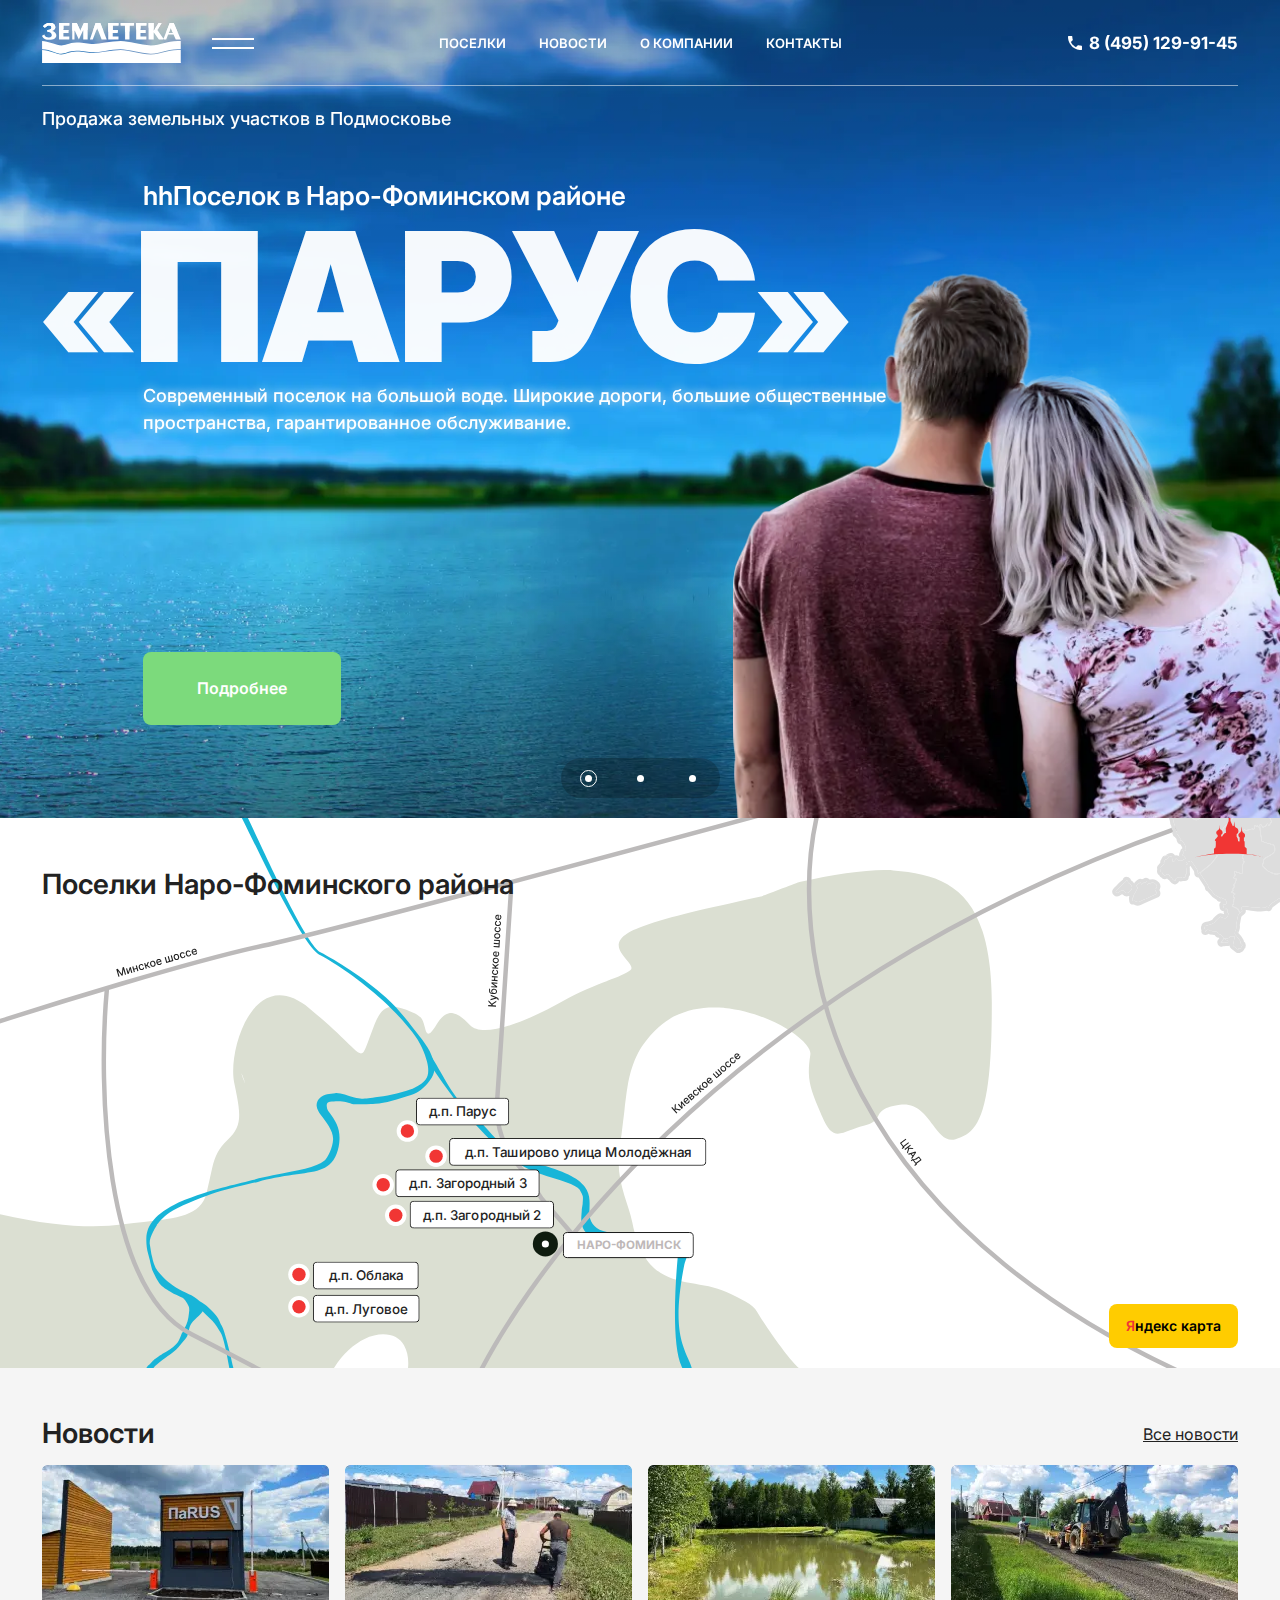
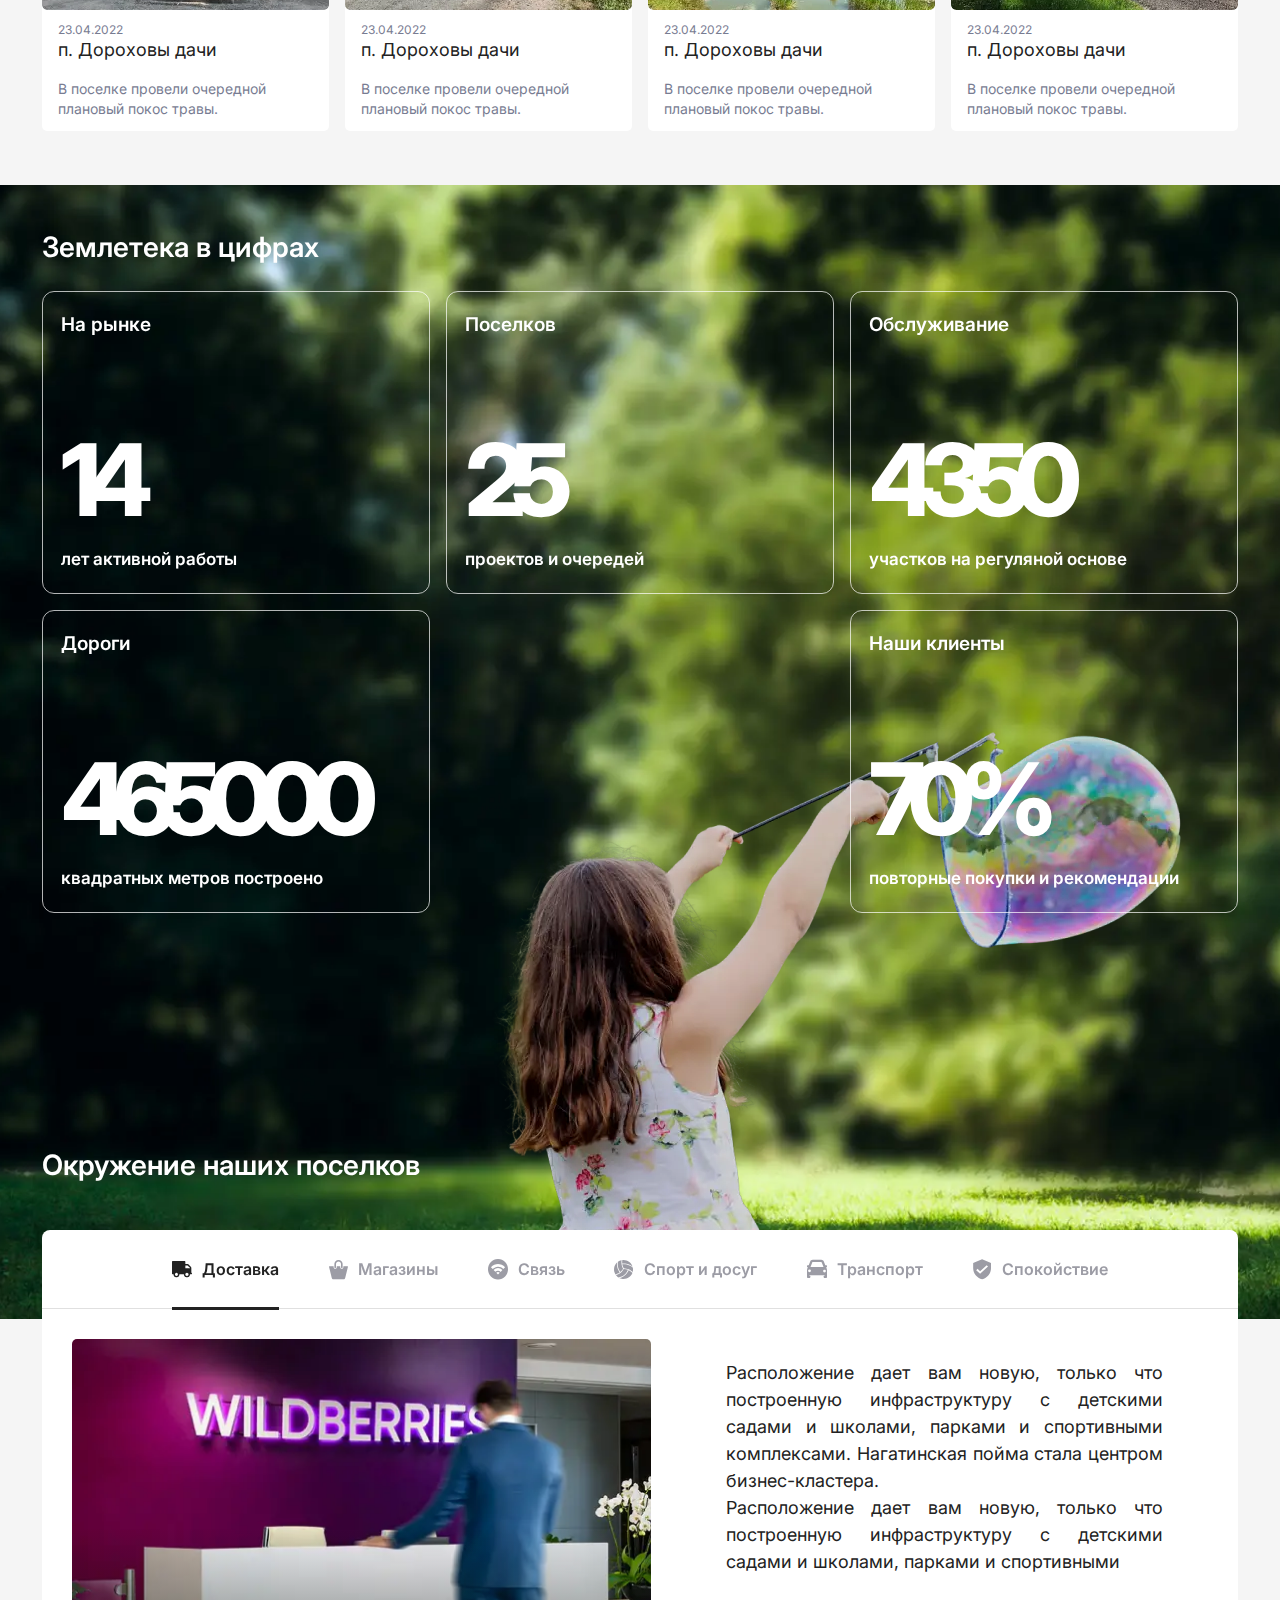
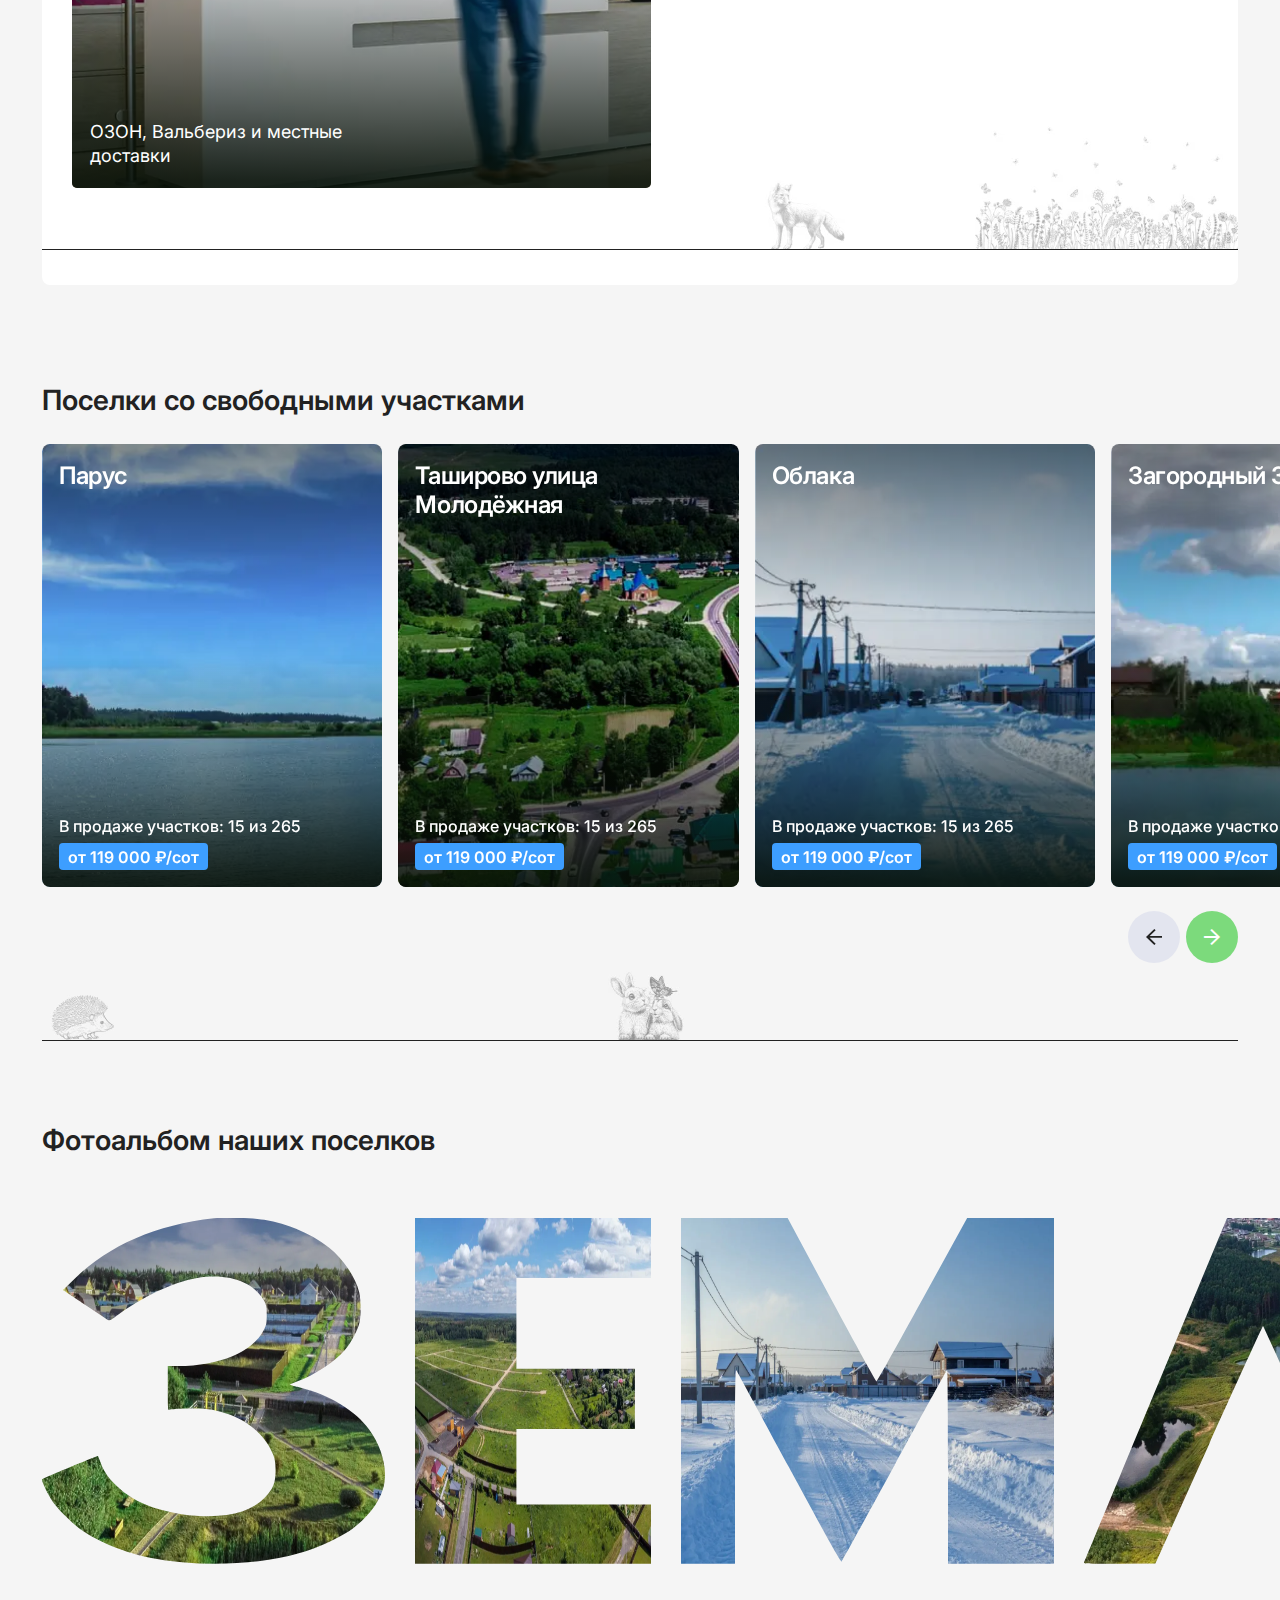
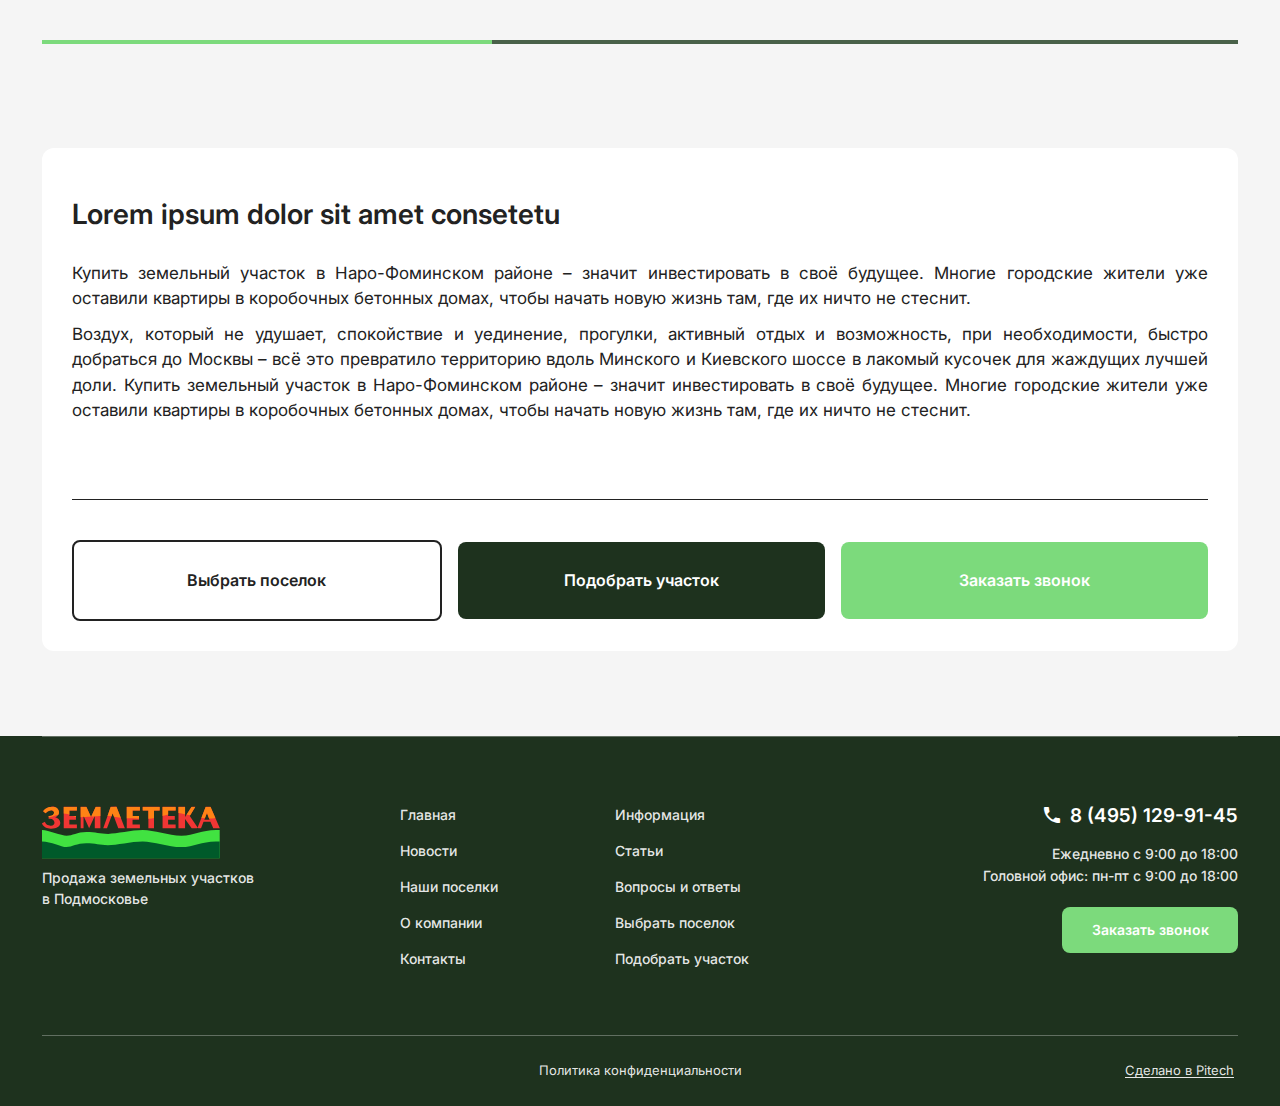
==== index.html @ 7ed56cfd "Add files via upload" ====
<!DOCTYPE html>
<html lang="ru">

<head>
	<title>Главная</title>
	<meta charset="UTF-8">
	<meta name="format-detection" content="telephone=no">
	<link href="https://fonts.googleapis.com/css?family=Inter:regular,500,600,700,800,900&display=swap&_v=20221108230259" rel="stylesheet" />
	<!-- <style>body{opacity: 0;}</style> -->
	<link rel="stylesheet" href="css/style.min.css?_v=20221108230259">
	<!-- <link rel="shortcut icon" href="favicon.ico"> -->
	<!-- <meta name="robots" content="noindex, nofollow"> -->
	<meta name="viewport" content="width=device-width, initial-scale=1.0">
</head>

<body>
	<div class="wrapper">
		<header class="header-main header ">
			<div class="header-main__container">
				<button type="button" class="icon-menu"><span></span></button>
				<div class="header-main__left">
					<a href="" class="header-main__logo">

					</a>
					<button type="button" class="header-main__burger header__burger"><span></span></button>
				</div>
				<div class="header-main__label-scroll">Продажа земельных <br> участков в Подмосковье</div>

				<div class="header-main__menu-top menu-top">

					<div class="menu-top__wrapper">
						<div class="menu-top__body">
							<button type="button" class="menu-top__close _icon-close">Закрыть</button>
							<div class="menu-top__nav">
								<div class="menu-top__column">
									<div class="menu-top__items">
										<div class="menu-top__border"><a href="#" class="menu-top__item menu-top__item_link title-menu _icon-arrow"><span>Главная</span></a>
										</div>
										<div class="menu-top__border"><a href="#" class="menu-top__item menu-top__item_link title-menu _icon-arrow"><span>Новости</span></a>
										</div>
										<div class="menu-top__border"><a href="#" class="menu-top__item menu-top__item_link title-menu _icon-arrow"><span>О
													компании</span></a></div>
									</div>
								</div>
								<div class="menu-top__column">
									<div class="menu-top__border">
										<div class="menu-top__item">
											<div class="menu-top__title title-menu">Поселки</div>
											<ul class="menu-top__list">

												<li class="menu-top__elem"><a href="#" class="menu-top__link">д.п. Парус</a></li>
												<li class="menu-top__elem"><a href="#" class="menu-top__link">д.п. Облака</a></li>
												<li class="menu-top__elem"><a href="#" class="menu-top__link">д.п. Луговое</a></li>
												<li class="menu-top__elem"><a href="#" class="menu-top__link">к.п. Загородный 2</a></li>
												<li class="menu-top__elem"><a href="#" class="menu-top__link">д.п. Загородный 3</a></li>
												<li class="menu-top__elem"><a href="#" class="menu-top__link">д.п. Таширово улица
														Молодёжная</a></li>
												<li class="menu-top__elem"><a href="#" class="menu-top__link">д.п. Бархатово</a></li>
											</ul>
											<div class="menu-top__actions">
												<a href="#" class="menu-top__button button button_menu">Подобрать участок</a>
												<a href="#" class="menu-top__arrow _icon-arrow"></a>
											</div>
										</div>
									</div>
								</div>
								<div class="menu-top__column">
									<div class="menu-top__border menu-top__border_contacts">
										<div class="menu-top__item">
											<div class="menu-top__title title-menu">Контакты</div>
											<ul class="menu-top__list">
												<li class="menu-top__elem"><a href="#" class="menu-top__link">Продажа участков</a></li>
												<li class="menu-top__elem"><a href="#" class="menu-top__link">Показ участков</a></li>
												<li class="menu-top__elem"><a href="#" class="menu-top__link">Служба эксплуатации</a></li>
												<li class="menu-top__elem"><a href="#" class="menu-top__link">Основной офис</a></li>
											</ul>
											<div class="menu-top__actions menu-top__actions_arrow">
												<a href="#" class="menu-top__arrow _icon-arrow"></a>
											</div>
										</div>
									</div>
									<div class="menu-top__border">
										<div class="menu-top__item">
											<div class="menu-top__title title-menu">О компании</div>
											<ul class="menu-top__list">
												<li class="menu-top__elem"><a href="#" class="menu-top__link">Продажа участков</a></li>
												<li class="menu-top__elem"><a href="#" class="menu-top__link">Показ участков</a></li>
												<li class="menu-top__elem"><a href="#" class="menu-top__link">Служба эксплуатации</a></li>
												<li class="menu-top__elem"><a href="#" class="menu-top__link">Основной офис</a></li>
											</ul>
											<div class="menu-top__actions menu-top__actions_arrow">
												<a href="#" class="menu-top__arrow _icon-arrow"></a>
											</div>
										</div>
									</div>
								</div>
							</div>
						</div>
					</div>
				</div>

				<nav class="menu__body">
					<ul class="menu__list">
						<li class="menu__item"><a href="" class="menu__link menu__link_burger _icon-arrow">Главная</a></li>
						<li class="menu__item"><a href="" class="menu__link _icon-arrow">Поселки</a></li>
						<li class="menu__item"><a href="" class="menu__link _icon-arrow">Новости</a></li>
						<li class="menu__item"><a href="" class="menu__link _icon-arrow">О компании</a></li>
						<li class="menu__item"><a href="" class="menu__link _icon-arrow">Контакты</a></li>
						<li class="menu__item"><a href="" class="menu__link menu__link_burger _icon-arrow">Информация</a></li>
					</ul>
					<div class="menu__burger">
						<a href="tel:84951299145" class="header-main__phone header-main__phone_burger _icon-phone"><span>8 (495)
								129-91-45</span></a>
						<div class="header-main__phone-label">Ежедневно с 9:00 до 18:00</div>

					</div>
					<div class="menu__line"></div>
					<a href="#" class="menu__button button">Подобрать участок</a>
				</nav>

				<div class="header-main__actions">
					<a href="tel:84951299145" class="header-main__phone header-main__phone_top _icon-phone"><span>8 (495) 129-91-45</span></a>

				</div>
			</div>
		</header>
		<main class="page">
			<section class="page__main main-block">
				<div class="main-block__container">
					<div class="main-block__body">
						<div class="main-block__label">Продажа земельных участков в Подмосковье</div>
						<div class="main-block__content">
							<div class="main-block__content-body">
								<div class="main-content__slider swiper">
									<div class="main-content__wrapper swiper-wrapper">
										<div class="main-content__slide swiper-slide">
											<h5 class="main-block__subtitle">
												hhПоселок в Наро-Фоминском районе
											</h5>
											<h1 class="main-block__title">
												<span>«</span><span>Парус</span>»
											</h1>
											<div class="main-block__text">
												Современный поселок на большой воде. Широкие дороги, большие общественные
												пространства,
												гарантированное обслуживание.
											</div>
										</div>
										<div class="main-content__slide swiper-slide">
											<h5 class="main-block__subtitle">
												Поселок в Наро-Фоминском районе
											</h5>
											<h1 class="main-block__title">
												<span>«</span><span>Облака</span>»
											</h1>
											<div class="main-block__text">
												Современный поселок на большой воде. Широкие дороги, большие общественные
												пространства,
												гарантированное обслуживание.
											</div>
										</div>
										<div class="main-content__slide swiper-slide">
											<h5 class="main-block__subtitle">
												Поселок в Наро-Фоминском районе
											</h5>
											<h1 class="main-block__title">
												<span>«</span><span>Шапкино парк</span>»
											</h1>
											<div class="main-block__text">
												Современный поселок на большой воде. Широкие дороги, большие общественные
												пространства,
												гарантированное обслуживание.
											</div>
										</div>
									</div>
								</div>

							</div>
							<a href="" class="main-block__more button">Подробнее</a>
							<div class="main-block__content-image">
								<picture><source srcset="img/main/main.webp" type="image/webp"><img src="img/main/main.png" alt=""></picture>
							</div>
						</div>
					</div>
				</div>
				<div class="slider-main__control">
					<div class="slider-main__dotts"></div>
				</div>
				<div class="main-block__slider slider-main">
					<div class="main-block__slider slider-main">
						<div class="slider-main__slider swiper">
							<div class="slider-main__wrapper swiper-wrapper">
								<div class="slider-main__slide swiper-slide">
									<div class="slider-main__image">
										<picture><source srcset="img/main/slider/01.webp" type="image/webp"><img src="img/main/slider/01.jpg" alt=""></picture>
									</div>
								</div>
								<div class="slider-main__slide swiper-slide">
									<div class="slider-main__image">
										<picture><source srcset="img/main/slider/02.webp" type="image/webp"><img src="img/main/slider/02.jpg" alt=""></picture>
									</div>
								</div>
								<div class="slider-main__slide swiper-slide">
									<div class="slider-main__image">
										<picture><source srcset="img/main/slider/03.webp" type="image/webp"><img src="img/main/slider/03.jpg" alt=""></picture>
									</div>
								</div>
							</div>
						</div>
					</div>
				</div>
			</section>
			<!-- <section class="page__main main-block">
				<div class="main-block__container">
					<div class="main-block__body">
						<div class="main-block__label">Продажа земельных участков в Подмосковье</div>
						<div class="main-block__content-image">
							<picture><source srcset="img/main/main.webp" type="image/webp"><img src="img/main/main.png" alt=""></picture>
						</div>
					</div>
				</div>

				<div class="main-block__slider slider-main">
					<div class="slider-main__slider swiper">
						<div class="slider-main__wrapper swiper-wrapper">
							<div class="slider-main__slide swiper-slide">
								<div class="slider-main__image">
									<picture><source srcset="img/main/slider/01.webp" type="image/webp"><img src="img/main/slider/01.jpg" alt=""></picture>
								</div>
								<div class="slider-main__body">
									<div class="slider-main__content content-slider">
										<h5 class="content-slider__subtitle">
											Поселок в Наро-Фоминском районе
										</h5>
										<h1 class="content-slider__title">
											<span>«</span><span>Парус</span>»
										</h1>
										<div class="content-slider__text">
											Современный поселок на большой воде. Широкие дороги, большие общественные
											пространства,
											гарантированное обслуживание.
										</div>
									</div>

								</div>
							</div>
							<div class="slider-main__slide swiper-slide">
								<div class="slider-main__image">
									<picture><source srcset="img/main/slider/02.webp" type="image/webp"><img src="img/main/slider/02.jpg" alt=""></picture>
								</div>
								<div class="slider-main__body">
									<div class="slider-main__content content-slider">
										<h5 class="content-slider__subtitle">
											Поселок в Наро-Фоминском районе
										</h5>
										<h1 class="content-slider__title">
											<span>«</span><span>Парус</span>»
										</h1>
										<div class="content-slider__text">
											Современный поселок на большой воде. Широкие дороги, большие общественные
											пространства,
											гарантированное обслуживание.
										</div>
									</div>

								</div>
							</div>
							<div class="slider-main__slide swiper-slide">
								<div class="slider-main__image">
									<picture><source srcset="img/main/slider/03.webp" type="image/webp"><img src="img/main/slider/03.jpg" alt=""></picture>
								</div>
								<div class="slider-main__body">
									<div class="slider-main__content content-slider">
										<h5 class="content-slider__subtitle">
											Поселок в Наро-Фоминском районе
										</h5>
										<h1 class="content-slider__title">
											<span>«</span><span>Парус</span>»
										</h1>
										<div class="content-slider__text">
											Современный поселок на большой воде. Широкие дороги, большие общественные
											пространства,
											гарантированное обслуживание.
										</div>
									</div>

								</div>
							</div>

						</div>
					</div>
					<div class="slider-main__control">
						<div class="slider-main__dotts"></div>
					</div>
					<div class="main-block__slider-more slider-more">
						<div class="slider-more__slider swiper">
							<div class="slider-more__wrapper swiper-wrapper">
								<div class="slider-more__slide swiper-slide">
									<a href="" class="slider-more__more button">Подробнее</a>
								</div>
								<div class="slider-more__slide swiper-slide">
									<a href="" class="slider-more__more button">Подробнее</a>
								</div>
								<div class="slider-more__slide swiper-slide">
									<a href="" class="slider-more__more button">Подробнее</a>
								</div>
							</div>
						</div>
					</div>
				</div>
				
			</section> -->
			<section class="page__map map">
				<div class="map__box">
					<svg width="1400" height="1116" viewBox="0 0 1400 1116" fill="none" xmlns="http://www.w3.org/2000/svg">
						<path fill-rule="evenodd" clip-rule="evenodd" d="M-45.45 587.173C-62.3651 582.551 -80.4698 577.053 -99.8603 570.566C-108.886 567.546 -118.191 564.311 -127.784 560.851C-129.143 560.361 -130.508 559.865 -131.879 559.366C-167.269 546.472 -196.149 549.722 -218.942 561.073L-218.943 561.074C-230.475 566.818 -240.449 574.635 -248.919 583.484L-248.92 583.485C-270.869 606.418 -282.724 636.282 -285.437 654.953C-287.15 666.744 -285.217 674.07 -279.879 672.366C-268.711 668.802 -256.048 672.59 -245.687 677.965C-244.887 678.38 -244.101 678.804 -243.33 679.235C-238.443 681.969 -234.178 684.976 -230.979 687.581C-229.558 688.739 -228.304 690.119 -227.604 691.813C-225.09 697.899 -226.094 706.694 -244.682 707.33C-245.448 707.356 -246.217 707.318 -246.981 707.233C-247.673 707.157 -248.361 707.042 -249.04 706.902C-259.93 704.654 -261.093 706.006 -264.693 710.188C-265.351 710.953 -266.091 711.813 -266.987 712.763C-268.14 713.985 -269.551 715.356 -271.379 716.866C-276.782 721.33 -277.549 726.345 -278.608 733.26C-279.372 738.255 -280.288 744.241 -283.212 751.726L-283.212 751.727C-284.856 755.936 -287.135 760.619 -290.379 765.866C-291.937 768.387 -293.508 770.605 -295.088 772.555C-299.75 778.307 -304.488 781.717 -309.203 783.646L-309.204 783.646C-317.47 787.026 -325.665 785.854 -333.258 784.769C-334.634 784.572 -335.99 784.378 -337.324 784.214C-338.528 784.067 -339.714 783.944 -340.879 783.866C-353.427 783.03 -366.326 777.644 -383.38 770.344C-383.918 770.114 -384.46 769.881 -385.007 769.647C-387.844 768.432 -390.796 767.168 -393.879 765.866C-396.364 764.817 -398.702 764.012 -400.939 763.421C-409.471 761.167 -416.531 762.03 -424.621 764.367C-428.196 765.399 -431.973 766.719 -436.166 768.185C-442.527 770.408 -449.846 772.967 -458.88 775.366C-461.288 776.006 -463.387 776.756 -465.214 777.602C-479.165 784.063 -477.217 796.119 -475.407 807.317C-474.305 814.138 -473.254 820.64 -475.88 825.366C-482.174 836.697 -473.324 897.336 -464.109 932.201C-462.345 938.877 -460.567 944.608 -458.88 948.866C-450.884 969.047 -432.159 968.93 -407.785 967.727C-406.756 967.676 -405.717 967.623 -404.669 967.57C-397.938 967.228 -390.808 966.866 -383.38 966.866C-380.341 966.866 -377.716 967.051 -375.45 967.396C-374.59 967.527 -373.781 967.681 -373.022 967.857C-372.618 967.95 -372.229 968.05 -371.852 968.155C-360.261 971.4 -361.385 980.241 -362.44 988.539C-362.616 989.923 -362.79 991.292 -362.902 992.617C-362.906 992.657 -362.909 992.697 -362.913 992.737L-362.913 992.739C-363.226 996.541 -363.018 999.976 -360.88 1002.37C-354.022 1010.03 -342.934 1007.93 -326.04 1004.73C-321.993 1003.97 -317.614 1003.14 -312.88 1002.37C-298.171 999.965 -290.851 1002.79 -280.642 1006.73C-273.846 1009.35 -265.769 1012.47 -253.38 1014.87C-225.767 1020.21 -224.336 1025.55 -219.407 1043.97C-218.802 1046.23 -218.144 1048.69 -217.38 1051.37C-213.047 1066.53 -196.866 1082.67 -184.205 1092.98C-178.356 1097.75 -170.218 1098.06 -163.613 1094.42C-153.566 1088.87 -139.386 1081.06 -125.38 1073.37C-109.042 1064.4 -99.2722 1066.51 -85.682 1069.45C-78.0602 1071.1 -69.2369 1073.01 -57.3795 1073.37C-31.3707 1074.15 -31.1407 1075.25 -28.5387 1087.68C-27.8392 1091.02 -26.9684 1095.18 -25.3795 1100.37C-18.7359 1122.07 -5.42242 1115.13 4.82956 1109.79C6.151 1109.1 7.42157 1108.44 8.62045 1107.87C14.6747 1104.98 22.89 1094.79 28.7614 1083.79C33.0728 1075.72 36.1205 1067.22 36.1205 1060.87C36.1205 1054.41 42.8882 1041.64 50.7551 1026.81C55.9092 1017.09 61.535 1006.48 66.0384 996.169C66.2216 995.75 66.4028 995.331 66.5822 994.913C70.8929 984.86 74.0688 975.14 74.6205 966.866C75.3234 956.323 83.1278 945.471 93.064 934.68C97.4675 929.897 102.29 925.127 107.098 920.4C107.469 920.035 107.839 919.671 108.21 919.307C123.039 904.736 137.418 890.608 138.62 877.866C139.283 870.846 140.928 864.458 143.164 858.701C149.371 842.726 160.137 831.615 167.12 825.366C176.62 816.866 183.12 817.866 188.62 825.366C191.558 829.372 201.914 829.099 212.906 826.831C222.493 824.854 232.564 821.36 238.62 817.866C239.445 817.391 240.233 816.979 240.99 816.628C248.988 812.912 253.455 815.874 259.813 820.09C262.338 821.764 265.16 823.636 268.62 825.366C270.521 826.316 273.137 826.925 276.303 827.118C287.586 827.805 305.845 823.214 323.505 810.018C330.011 805.156 336.436 799.127 342.401 791.763C346.771 786.368 350.893 780.258 354.62 773.366C365.48 753.287 379.278 740.68 392.574 734.273C411.724 725.044 429.833 728.677 436.62 741.366C445.334 757.656 440.844 774.233 433.154 802.622C432.432 805.289 431.681 808.061 430.91 810.946C430.628 812.003 430.343 813.075 430.056 814.163C428.457 820.216 426.789 826.757 425.12 833.866C417.576 866.01 420.361 868.461 426.133 873.542C429.16 876.207 433.008 879.594 436.62 888.366C444.471 907.431 451.762 901.622 460.375 894.759C463.282 892.443 466.34 890.006 469.62 888.366C475.238 885.558 477.214 883.963 478.736 882.734C480.737 881.119 481.954 880.138 489.62 877.866C499.367 874.978 505.205 880.691 515.6 890.865C517.448 892.674 519.44 894.623 521.624 896.691C522.382 897.408 523.163 898.14 523.97 898.886C525.872 900.643 527.913 902.474 530.12 904.366C544.099 916.348 551.875 913.708 563.623 909.717C567.887 908.269 572.674 906.643 578.471 905.474C580.697 905.026 583.07 904.644 585.62 904.366C589.208 903.975 592.694 903.524 596.091 903.084C618.731 900.155 637.426 897.737 656.12 916.866C656.555 917.31 656.984 917.749 657.41 918.184C675.7 936.87 685.496 946.877 678.596 997.078C677.715 1003.49 676.562 1010.55 675.12 1018.37C662.12 1088.87 695.12 1055.37 716.62 1031.87C718.047 1030.31 719.837 1028.69 721.955 1027C731.061 1019.76 746.233 1011.27 764.7 1000.94C790.184 986.69 821.941 968.929 852.682 946.075C864.214 937.502 875.603 928.211 886.465 918.12C894.343 910.801 901.944 903.06 909.12 894.866C959.778 837.026 914.169 803.78 874 763.5C861.041 750.506 834.767 711.671 830.62 703.866C826.25 695.64 813.157 689.562 796.42 681.792C758.3 664.094 707.408 685.112 691.5 604.5C687.365 583.549 674.026 559.562 676.5 530.5C676.585 529.498 682.526 480.379 682.62 479.366C682.738 478.106 682.863 476.858 682.995 475.623C683.571 470.255 685.154 457.906 686 453C691.627 420.388 702.184 405.015 716.892 389.986C721.924 384.845 727.339 380.588 733.038 377.118C734.72 376.094 736.426 375.138 738.154 374.249C755.319 365.413 774.664 363.077 793.659 364.759C793.81 364.773 793.962 364.787 794.114 364.801C819.97 367.179 845.137 376.971 863.224 387.913C870.805 392.499 877.141 397.287 881.764 401.816C882.381 402.421 882.967 403.02 883.521 403.614C884.238 404.381 884.902 405.139 885.51 405.885C888.911 410.054 890.588 413.852 890.12 416.866C888.847 425.076 888.294 431.683 888.451 437.639C888.827 451.858 893.247 462.374 901.558 482.145C902.064 483.35 902.585 484.59 903.12 485.866C913.095 509.651 920.126 506.945 934.376 501.462C938.698 499.798 943.685 497.879 949.62 496.366C961.205 493.413 963.605 489.222 965.963 485.105C968.796 480.16 971.567 475.322 990.12 472.866C1008.29 470.461 1018.04 483.478 1026.76 495.129C1034.36 505.279 1041.18 514.393 1052.12 511.366C1068.73 506.771 1082.1 497.428 1088.51 447.65C1089.97 436.273 1091.07 422.785 1091.76 406.758C1091.93 402.995 1092.07 399.092 1092.18 395.043C1092.19 394.806 1092.2 394.568 1092.2 394.329C1092.21 394.142 1092.21 393.955 1092.22 393.768C1092.48 384.139 1092.62 373.696 1092.62 362.366C1092.62 361.174 1092.62 359.991 1092.61 358.818C1092.46 338.619 1091.09 321.215 1088.62 306.209C1086.98 296.252 1084.86 287.351 1082.29 279.391C1065.12 226.104 1028.02 214.97 982.62 211.366C980.672 211.212 978.63 211.107 976.5 211.051C952.123 210.403 916.301 216.029 877.982 224.375C876.518 224.694 836.471 240.173 835 240.5C769.619 255.019 736.601 261.838 702.62 273.866C664.728 287.28 676.312 300.918 684.885 311.01C689.095 315.966 692.578 320.067 689.12 322.866C684.332 326.742 675.282 330.202 663.722 334.622C663.611 334.664 663.5 334.707 663.388 334.749L663.387 334.75C649.652 340.001 632.427 346.614 614.62 356.866C581.62 375.866 526.12 400.866 510.12 383.866C504.506 377.901 499.568 373.844 495.049 371.89C493.78 371.341 492.544 370.959 491.335 370.746C489.798 370.476 488.304 370.48 486.843 370.769C484.739 371.185 482.702 372.19 480.696 373.81C479.314 374.927 477.947 376.336 476.583 378.046C475.262 379.701 473.945 381.639 472.62 383.866C463.232 399.656 461.492 392.863 459.941 386.804C459.674 385.764 459.413 384.745 459.12 383.866C458.916 383.252 458.742 382.648 458.571 382.051C457.068 376.816 455.714 372.098 434.62 365.366C412.814 358.407 408.229 370.821 399.292 395.019C398.598 396.898 397.877 398.848 397.12 400.866C396.553 402.379 396.035 403.776 395.554 405.055C393.16 411.415 391.659 414.892 389.395 415.493C387.36 416.034 384.708 414.254 380.238 410.16C374.701 405.089 366.372 396.468 352.967 384.309C346.824 378.737 339.615 372.422 331.12 365.366C309.944 347.776 292.559 347.685 279.145 356.626C253.285 373.861 242.182 424.662 247.12 448.366C248.238 453.73 249.233 458.561 250.062 462.951C254.795 488.031 254.088 498.75 239.62 512.366C229.274 522.104 225.595 531.101 222.609 543.303C222.184 545.04 221.773 546.841 221.359 548.719C220.991 550.391 220.619 552.123 220.233 553.924C219.095 559.239 217.828 565.151 216.12 571.866C209.828 596.617 183.472 599.546 146.209 603.686C139.06 604.481 131.509 605.32 123.62 606.366C86.7109 611.262 33.6309 608.782 -45.45 587.173ZM494.967 711.253C494.759 711.323 494.89 711.275 495.31 711.138C495.221 711.168 495.122 711.201 494.967 711.253ZM733.923 909.412C735.169 911.058 734.896 910.958 733.767 909.207C733.82 909.276 733.872 909.344 733.923 909.412ZM259.409 449.437C259.178 448.662 258.98 447.985 258.815 447.413C258.68 446.95 258.547 446.481 258.415 446.013C258.364 445.833 258.313 445.653 258.263 445.474C254.324 434.177 254.351 436.549 258.068 446.086C258.471 447.121 258.918 448.241 259.409 449.437ZM-268.251 772.858C-268.333 772.341 -268.303 772.478 -268.208 773.129C-268.223 773.033 -268.236 772.949 -268.251 772.858ZM-369.689 799.252C-370.05 799.315 -370.214 799.342 -370.206 799.339C-370.198 799.336 -370.018 799.305 -369.689 799.252ZM-148.295 1031.63L-172.544 1038.56ZM-148.295 1031.63L-172.544 1038.56Z" fill="#DBDFD2" />
						<path fill-rule="evenodd" clip-rule="evenodd" d="M517.732 496.375C494.705 471.224 475.498 442.724 462.721 423.661C461.791 422.273 462.103 420.408 463.428 419.391C464.879 418.275 466.965 418.608 467.939 420.157C479.996 439.321 495.594 474.126 521.753 492.2C522.414 492.657 523.026 493.177 523.568 493.77C535.202 506.49 549.767 522.655 561.312 531.976C573.213 541.583 585.897 538.581 595.474 541.537C622.192 549.783 635.223 557.713 640.616 567.986C643.357 573.208 643.777 578.401 643.766 583.011C643.762 584.835 643.704 586.451 643.648 587.992C643.551 590.704 643.462 593.183 643.688 596.148C644.164 602.39 647.644 610.052 658.795 613.863C670.038 617.706 687.533 616.998 709.161 616.119C720.327 615.665 728.635 616.04 734.846 617.078C741.005 618.107 745.668 619.877 748.982 622.679C752.528 625.676 753.814 629.236 754.367 632.184C754.58 633.319 754.7 634.471 754.786 635.293C754.8 635.431 754.814 635.561 754.827 635.679C754.931 636.64 754.34 637.623 753.409 637.889L746.644 639.819C744.565 640.411 743.232 640.037 743 637.889C742.979 637.698 743.518 635.46 743.5 635.293C743.16 637 743.347 636.125 743.5 634.5L744 634C743.789 632.877 745.337 631.631 745.5 630.5C745.893 627.769 738.841 623.499 734.913 622.842C729.91 622.007 723.59 620.418 712.856 620.855C690.686 621.756 668.935 628.201 655.472 623.599C641.915 618.966 635.549 615.507 634.525 602.079C634.249 598.455 634.923 593.764 635.027 590.642C635.072 589.298 635.997 584.53 636 583.5C636.006 581.055 636.734 576.421 636 574.5C635.229 572.482 635.027 572 634.038 570.207C632.051 563.262 618.981 559.579 595.6 552.363C583.762 548.709 567.301 542.054 554.908 532.05C542.432 521.978 529.754 509.506 517.732 496.375Z" fill="#18B5D8" />
						<path fill-rule="evenodd" clip-rule="evenodd" d="M762.651 799.802C761.956 786.855 760.085 771.76 755.879 761.343C755.848 761.268 755.818 761.193 755.787 761.118C755.054 759.328 754.281 757.547 753.492 755.73C745.765 737.935 736.562 716.742 749.437 651.326C750.044 648.242 751.494 645.786 752.202 642.5C752.362 641.756 753.834 639.755 754 639C754.101 638.541 754.397 636.964 754.5 636.5C755.452 632.208 749.896 634.356 746 635.83C743.637 636.724 743.775 633.312 743.049 635.83C742.806 636.674 742.643 637.559 742.553 638.451C742.205 641.888 741.859 645.611 741.526 649.553C738.369 686.967 736.457 744.184 746.567 765.417C746.769 765.84 746.975 766.249 747.186 766.643C752.839 777.195 755.897 789.114 757.397 800.14C758.274 806.584 758.618 812.722 758.637 818.104C758.638 818.385 758.638 818.665 758.638 818.942C758.637 819.029 758.643 819.113 758.655 819.195C758.915 821.039 762.045 821.757 762.756 819.97C762.832 819.78 762.875 819.585 762.883 819.378C762.888 819.239 762.893 819.098 762.898 818.956C763.063 814.217 763.058 807.377 762.651 799.802Z" fill="#18B5D8" />
						<path fill-rule="evenodd" clip-rule="evenodd" d="M243.275 115.35C243.424 115.449 243.53 115.541 243.63 115.689C256.271 134.306 322.074 290.542 343.35 302.623C360.589 311.648 391.2 330.165 416.494 353.212C429.176 364.767 437.056 374.928 446.684 387.154C456.229 399.274 465.746 410.273 468.733 421.825C471.79 433.652 470.923 438.383 465.204 445.999C459.723 453.297 453.078 459.143 444.5 462C429.988 466.834 415.582 471.2 404.598 471.838C402.694 471.949 400.986 472.048 399.523 472.154C394.257 472.535 387.686 472.439 381.273 472.346C380.376 472.346 375.618 470.873 373.502 470.261C372.838 470.07 372.164 469.923 371.485 469.795C369.461 469.415 364.752 468.667 360.5 469C357.706 469.219 354.019 469.553 352.252 470V470C349.18 470.776 350.364 477.502 352.197 480.087C352.246 480.156 352.288 480.213 352.323 480.257C360.807 491.06 365.058 499.718 364.659 511.285C364.27 522.568 360.407 533.731 353.159 539.844C341.284 549.857 322.049 548.361 292.5 554.5C286.001 556 280.5 557 273.5 559C251.264 564.086 221.732 569.791 183.5 588.5C171.245 594.497 166.089 600.784 161.999 605.5C158.082 610.018 164.626 602.5 161.999 605.5C159.499 609.5 151.5 622 153 629L154.684 639.588C156.106 645.015 156.44 648.454 159 654C162 660.5 173.189 671.395 182.105 676.924C186.554 679.683 191.547 682.036 196.636 684.316C197.527 684.714 198.428 685.114 199.332 685.516C203.429 687.333 207.996 692.091 211.5 694C215.57 696.217 221.171 701.963 225 706C228.667 709.865 229.856 712.642 232.055 717.517C232.35 718.171 232.712 718.758 233.07 719.38C239.971 731.388 252.486 798.851 257.655 816.317C257.962 817.354 259 817.139 259 816.057V816.057C259 815.473 258.527 815 257.943 815L253.927 815C252.116 815 250.506 814.034 250.021 812.289C245.893 797.446 238.245 735.449 231.722 726.716C229.514 723.759 226.747 717.847 222.717 713.843C218.798 709.951 213.114 705.187 209.746 700.81C207.844 698.338 205.775 696.344 204.689 695.752C201.682 694.114 197.999 707 196.999 700C195.999 695 191.005 688.914 189.998 688.463C184.853 686.158 181.173 684.881 175.947 681.641C165.701 675.287 163.88 675.008 155.946 657.962C155.652 657.331 155.424 656.657 155.259 655.981C154.626 653.392 153.885 650.925 153 646.5L151 639C149.587 633.608 148.876 627.989 149.082 621.581C149.304 614.689 151.61 607.853 157.445 601.124C163.108 594.593 171.943 588.331 184.947 581.968C226 565.5 245.898 563.173 267.499 557C274.498 555 283.965 552.974 290.249 551.668C318.985 545.698 338.493 543.017 348 535C351.443 532.097 357.177 520.651 357.5 511.285C357.813 502.205 349.771 491.745 343.428 483.668C341.269 480.919 339.496 477.802 339.163 474.41C338.779 470.506 340.388 467.239 343.002 464.997C345.302 463.026 348.223 461.951 350.853 461.286C353.592 460.593 356.681 460.187 359.835 459.94C366.129 459.447 373.5 463 380.143 464.5L383.5 465.5C392 467 394.305 465.839 399 465.5C400.715 465.376 402.549 464.622 404.598 464.5C415.736 463.835 430.766 460.241 443.5 456C450.975 453.51 457.745 448.833 461 444.5C464.016 440.484 464.539 433.44 462.277 424.689C459.943 415.663 455.148 403.615 446 392C436.935 380.489 425.351 367.753 413 356.5C388.228 333.929 359.337 314.37 343.35 306C322.225 298.192 263.267 164.197 238.629 119.801C237.785 118.281 241.829 114.386 243.275 115.35V115.35Z" fill="#18B5D8" />
						<path fill-rule="evenodd" clip-rule="evenodd" d="M207.829 694.429C211.392 695.416 214.63 698.372 212.997 701.689C210.078 707.617 200.943 713.292 198.346 718.64C196.169 723.124 196.156 729.256 193.949 732.365C191.976 735.146 189.408 738.124 185.27 742.924C185.019 743.215 184.763 743.512 184.5 743.817C179.434 749.696 171.168 754.244 165.5 759C164.065 760.204 162.79 761.216 161.536 762.253L159.5 764C158.39 764.917 158.453 765.261 157.572 766C156.584 766.828 149.066 775.986 148.5 776.5C148.341 776.645 144.278 783.607 139.908 790.72C139.257 791.78 123.077 818.84 123.457 817.655V817.655C123.657 817.033 123.325 816 122.671 816L120.282 816C118.089 816 116.743 813.485 117.988 811.679C126.539 799.273 150.479 764.473 151 764V764C154.056 761.225 152.91 762.27 155.776 759.3C155.973 759.096 156.18 758.869 156.397 758.619C156.463 758.544 156.453 758.562 156.514 758.483V758.483C157.614 757.068 164.545 752.315 166.154 751.523C166.418 751.393 166.653 751.259 166.847 751.119C166.952 751.043 167.057 750.969 167.171 750.907C172.617 747.938 178.212 744.975 182.5 740C187.073 734.694 187.384 729.778 189 727.5C190.543 725.326 191.619 722.515 193.783 718.058C195.889 713.719 196.495 706.787 197.128 700.993C197.714 695.618 202.619 692.986 207.829 694.429V694.429Z" fill="#18B5D8" />
						<path d="M921 126C739.667 175.5 357.4 278.7 279 295.5C200.6 312.3 41.6667 361.5 -28 384" stroke="#BCBABA" stroke-width="5" />
						<path d="M744.564 479.319L739.781 478.309L739.083 478.921L741.661 481.863L740.67 482.731L734.919 476.167L735.909 475.299L738.338 478.072L738.662 477.788L738.714 472.842L739.922 471.783L739.872 477.022L745.773 478.26L744.564 479.319ZM746.376 475.358L745.409 469.877L746.441 468.972L750.754 473.895L749.815 474.718L746.675 471.135L747.655 476.611L746.613 477.524L742.3 472.601L743.239 471.778L746.376 475.358ZM754.252 471.007C753.766 471.432 753.258 471.694 752.726 471.794C752.194 471.89 751.667 471.832 751.146 471.62C750.625 471.405 750.14 471.042 749.693 470.531C749.251 470.027 748.956 469.5 748.807 468.95C748.66 468.399 748.662 467.867 748.812 467.353C748.965 466.838 749.27 466.38 749.727 465.979C750.005 465.736 750.315 465.546 750.656 465.409C750.997 465.273 751.357 465.212 751.737 465.227C752.116 465.242 752.504 465.354 752.898 465.563C753.291 465.771 753.684 466.097 754.075 466.544L754.373 466.884L750.459 470.313L749.83 469.595L752.804 466.989C752.584 466.736 752.337 466.558 752.064 466.454C751.789 466.347 751.509 466.318 751.224 466.368C750.941 466.416 750.675 466.548 750.427 466.765C750.158 467.001 749.981 467.273 749.896 467.582C749.812 467.886 749.808 468.192 749.884 468.499C749.961 468.802 750.107 469.076 750.322 469.322L750.814 469.883C751.102 470.212 751.405 470.441 751.722 470.571C752.042 470.699 752.36 470.732 752.676 470.67C752.99 470.606 753.288 470.452 753.567 470.207C753.749 470.048 753.892 469.877 753.997 469.694C754.1 469.51 754.16 469.318 754.177 469.118C754.194 468.917 754.164 468.715 754.087 468.511L755.137 467.879C755.299 468.21 755.373 468.558 755.361 468.924C755.35 469.285 755.251 469.645 755.067 470.004C754.882 470.358 754.61 470.692 754.252 471.007ZM757.34 468.125L753.026 463.202L755.068 461.413C755.624 460.926 756.168 460.659 756.7 460.612C757.231 460.562 757.673 460.74 758.027 461.143C758.28 461.432 758.388 461.741 758.352 462.071C758.317 462.401 758.172 462.727 757.919 463.051C758.162 462.884 758.422 462.773 758.699 462.719C758.975 462.662 759.246 462.674 759.512 462.754C759.781 462.832 760.023 462.994 760.238 463.24C760.467 463.501 760.601 463.79 760.643 464.109C760.682 464.426 760.623 464.753 760.466 465.091C760.309 465.425 760.051 465.749 759.692 466.064L757.34 468.125ZM757.538 466.535L758.99 465.263C759.228 465.055 759.364 464.835 759.399 464.604C759.435 464.373 759.367 464.16 759.197 463.966C758.996 463.737 758.772 463.616 758.523 463.604C758.272 463.589 758.028 463.686 757.791 463.894L756.339 465.166L757.538 466.535ZM755.724 464.464L756.875 463.456C757.054 463.299 757.186 463.138 757.269 462.975C757.354 462.809 757.39 462.65 757.376 462.496C757.362 462.338 757.298 462.194 757.184 462.063C757.018 461.873 756.81 461.793 756.56 461.823C756.31 461.852 756.05 461.986 755.778 462.224L754.637 463.224L755.724 464.464ZM764.613 461.928C764.136 462.346 763.631 462.597 763.098 462.683C762.566 462.765 762.04 462.695 761.521 462.473C761.002 462.252 760.526 461.894 760.094 461.401C759.656 460.901 759.363 460.377 759.216 459.83C759.067 459.28 759.069 458.748 759.222 458.233C759.374 457.717 759.683 457.256 760.146 456.85C760.52 456.523 760.914 456.3 761.329 456.182C761.741 456.063 762.146 456.048 762.543 456.139C762.942 456.227 763.303 456.422 763.627 456.724L762.695 457.541C762.441 457.355 762.15 457.259 761.82 457.254C761.492 457.246 761.176 457.376 760.87 457.644C760.603 457.878 760.431 458.153 760.354 458.47C760.277 458.783 760.296 459.118 760.411 459.474C760.525 459.827 760.735 460.18 761.042 460.53C761.357 460.889 761.683 461.151 762.02 461.316C762.357 461.481 762.688 461.549 763.012 461.518C763.338 461.485 763.637 461.349 763.909 461.112C764.09 460.953 764.226 460.775 764.315 460.58C764.405 460.38 764.445 460.174 764.435 459.96C764.427 459.744 764.365 459.529 764.251 459.316L765.183 458.499C765.428 458.847 765.573 459.222 765.619 459.624C765.665 460.026 765.606 460.425 765.441 460.823C765.278 461.219 765.002 461.587 764.613 461.928ZM767.573 459.159L763.259 454.236L764.218 453.396L766.026 455.46L766.488 455.056L766.304 451.568L767.49 450.529L767.681 454.594L771.826 455.432L770.637 456.474L767.429 455.806L766.807 456.351L768.531 458.319L767.573 459.159ZM774.529 453.24C774.067 453.644 773.572 453.892 773.042 453.981C772.513 454.071 771.986 454.009 771.463 453.796C770.94 453.582 770.455 453.221 770.01 452.712C769.562 452.202 769.266 451.672 769.121 451.123C768.976 450.574 768.983 450.043 769.141 449.53C769.3 449.017 769.61 448.558 770.072 448.154C770.533 447.749 771.029 447.502 771.558 447.412C772.087 447.322 772.615 447.385 773.14 447.601C773.665 447.817 774.152 448.18 774.599 448.691C775.045 449.199 775.339 449.727 775.482 450.274C775.625 450.821 775.618 451.351 775.459 451.864C775.3 452.377 774.99 452.836 774.529 453.24ZM773.827 452.433C774.126 452.171 774.305 451.874 774.363 451.544C774.421 451.214 774.382 450.876 774.245 450.531C774.111 450.184 773.906 449.852 773.628 449.536C773.353 449.222 773.052 448.975 772.726 448.797C772.4 448.614 772.068 448.529 771.731 448.541C771.394 448.553 771.076 448.69 770.777 448.952C770.476 449.216 770.296 449.515 770.238 449.85C770.182 450.182 770.221 450.523 770.357 450.872C770.494 451.217 770.699 451.547 770.975 451.861C771.252 452.177 771.552 452.426 771.877 452.606C772.203 452.785 772.534 452.867 772.869 452.853C773.206 452.837 773.526 452.697 773.827 452.433ZM780.015 448.433C779.53 448.858 779.021 449.12 778.489 449.22C777.957 449.316 777.431 449.258 776.909 449.046C776.388 448.831 775.904 448.468 775.456 447.957C775.014 447.453 774.719 446.926 774.57 446.377C774.423 445.825 774.425 445.293 774.576 444.779C774.728 444.264 775.034 443.806 775.491 443.405C775.769 443.162 776.078 442.972 776.419 442.836C776.76 442.699 777.121 442.638 777.5 442.653C777.88 442.668 778.267 442.78 778.662 442.99C779.055 443.197 779.447 443.524 779.838 443.97L780.136 444.31L776.223 447.739L775.593 447.021L778.568 444.415C778.347 444.163 778.1 443.984 777.827 443.88C777.552 443.773 777.272 443.744 776.987 443.794C776.704 443.842 776.439 443.974 776.191 444.191C775.922 444.427 775.745 444.7 775.66 445.008C775.575 445.312 775.571 445.618 775.648 445.925C775.724 446.228 775.87 446.503 776.086 446.748L776.577 447.309C776.865 447.638 777.168 447.868 777.486 447.997C777.806 448.125 778.123 448.158 778.44 448.096C778.754 448.033 779.051 447.878 779.331 447.633C779.512 447.474 779.656 447.303 779.76 447.121C779.863 446.936 779.923 446.744 779.94 446.544C779.957 446.343 779.928 446.141 779.85 445.937L780.901 445.305C781.062 445.636 781.137 445.984 781.125 446.35C781.113 446.712 781.015 447.072 780.83 447.43C780.646 447.784 780.374 448.118 780.015 448.433ZM781.178 438.535L782.117 437.712L785.704 441.805L787.405 440.314L783.819 436.221L784.758 435.398L788.345 439.491L790.046 438L786.46 433.907L787.399 433.084L791.713 438.007L785.492 443.458L781.178 438.535ZM795.153 435.169C794.692 435.573 794.196 435.82 793.667 435.91C793.138 436 792.611 435.938 792.088 435.724C791.564 435.511 791.08 435.149 790.634 434.641C790.187 434.13 789.891 433.6 789.746 433.051C789.601 432.502 789.608 431.971 789.766 431.458C789.925 430.945 790.235 430.486 790.697 430.082C791.158 429.678 791.654 429.431 792.183 429.341C792.712 429.251 793.24 429.314 793.765 429.53C794.29 429.745 794.777 430.109 795.224 430.619C795.67 431.128 795.964 431.656 796.107 432.203C796.25 432.75 796.242 433.28 796.084 433.793C795.925 434.305 795.615 434.764 795.153 435.169ZM794.452 434.361C794.751 434.099 794.929 433.803 794.987 433.473C795.045 433.142 795.006 432.804 794.87 432.459C794.736 432.112 794.53 431.781 794.253 431.464C793.978 431.15 793.677 430.904 793.351 430.725C793.025 430.543 792.693 430.457 792.356 430.469C792.019 430.481 791.701 430.618 791.402 430.881C791.101 431.145 790.921 431.444 790.862 431.778C790.806 432.111 790.846 432.451 790.982 432.801C791.118 433.146 791.324 433.475 791.599 433.79C791.877 434.106 792.177 434.354 792.502 434.535C792.828 434.713 793.159 434.795 793.494 434.781C793.831 434.765 794.15 434.625 794.452 434.361ZM800.592 430.404C800.115 430.821 799.61 431.073 799.077 431.158C798.544 431.24 798.018 431.17 797.5 430.948C796.981 430.727 796.505 430.369 796.073 429.876C795.634 429.376 795.342 428.852 795.195 428.305C795.046 427.756 795.048 427.223 795.2 426.708C795.353 426.193 795.661 425.732 796.125 425.326C796.499 424.998 796.893 424.775 797.308 424.658C797.72 424.538 798.125 424.523 798.522 424.614C798.92 424.703 799.282 424.898 799.606 425.199L798.674 426.016C798.42 425.83 798.128 425.735 797.799 425.729C797.471 425.721 797.154 425.851 796.849 426.119C796.582 426.353 796.41 426.629 796.332 426.946C796.255 427.259 796.274 427.593 796.39 427.949C796.503 428.303 796.714 428.655 797.021 429.005C797.335 429.364 797.661 429.626 797.999 429.792C798.336 429.957 798.667 430.024 798.991 429.993C799.317 429.96 799.616 429.825 799.887 429.587C800.069 429.428 800.205 429.251 800.294 429.055C800.384 428.856 800.423 428.649 800.413 428.435C800.406 428.219 800.344 428.005 800.229 427.792L801.162 426.974C801.407 427.323 801.552 427.698 801.598 428.099C801.644 428.501 801.585 428.901 801.419 429.299C801.256 429.695 800.98 430.063 800.592 430.404ZM805.713 425.917C805.236 426.334 804.731 426.586 804.198 426.671C803.665 426.753 803.139 426.683 802.621 426.461C802.102 426.24 801.626 425.882 801.193 425.389C800.755 424.889 800.463 424.365 800.316 423.818C800.167 423.269 800.169 422.736 800.321 422.221C800.474 421.706 800.782 421.245 801.246 420.839C801.62 420.511 802.014 420.288 802.429 420.171C802.841 420.051 803.246 420.036 803.642 420.127C804.041 420.216 804.403 420.411 804.727 420.712L803.795 421.529C803.541 421.343 803.249 421.248 802.92 421.242C802.592 421.234 802.275 421.364 801.97 421.632C801.703 421.866 801.531 422.142 801.453 422.459C801.376 422.772 801.395 423.106 801.511 423.462C801.624 423.816 801.835 424.168 802.142 424.518C802.456 424.877 802.782 425.139 803.12 425.305C803.457 425.47 803.788 425.537 804.112 425.506C804.438 425.473 804.737 425.338 805.008 425.1C805.19 424.941 805.326 424.764 805.415 424.568C805.505 424.369 805.544 424.162 805.534 423.948C805.526 423.732 805.465 423.518 805.35 423.305L806.283 422.488C806.528 422.836 806.673 423.211 806.719 423.612C806.765 424.014 806.706 424.414 806.54 424.812C806.377 425.208 806.101 425.576 805.713 425.917ZM810.882 421.388C810.396 421.812 809.888 422.075 809.356 422.175C808.824 422.27 808.298 422.213 807.776 422.001C807.255 421.785 806.77 421.422 806.323 420.912C805.881 420.407 805.586 419.88 805.437 419.331C805.29 418.78 805.292 418.248 805.442 417.734C805.595 417.219 805.9 416.761 806.357 416.36C806.635 416.117 806.945 415.927 807.286 415.79C807.627 415.654 807.987 415.593 808.367 415.608C808.746 415.623 809.134 415.735 809.528 415.944C809.921 416.151 810.314 416.478 810.705 416.925L811.003 417.264L807.089 420.693L806.46 419.975L809.434 417.369C809.214 417.117 808.967 416.939 808.694 416.834C808.419 416.728 808.139 416.699 807.854 416.749C807.571 416.796 807.305 416.929 807.057 417.146C806.788 417.382 806.611 417.654 806.526 417.963C806.442 418.267 806.438 418.573 806.514 418.88C806.591 419.183 806.737 419.457 806.952 419.703L807.444 420.264C807.732 420.593 808.035 420.822 808.353 420.952C808.672 421.08 808.99 421.113 809.306 421.051C809.62 420.987 809.918 420.833 810.197 420.587C810.379 420.428 810.522 420.258 810.627 420.075C810.73 419.891 810.79 419.698 810.807 419.498C810.824 419.298 810.794 419.096 810.717 418.891L811.767 418.26C811.929 418.591 812.003 418.939 811.991 419.305C811.98 419.666 811.881 420.026 811.697 420.384C811.512 420.739 811.24 421.073 810.882 421.388Z" fill="#222222" />
						<path d="M539.575 358.356L535.498 361.054L535.444 361.981L539.349 362.211L539.272 363.525L530.56 363.014L530.637 361.699L534.316 361.915L534.342 361.486L530.855 357.977L530.949 356.373L534.646 360.086L539.669 356.753L539.575 358.356ZM542.204 355.456C542.193 355.647 542.167 355.819 542.127 355.973C542.089 356.127 542.051 356.241 542.013 356.316L540.989 355.949C541.065 355.72 541.104 355.514 541.106 355.332C541.108 355.15 541.049 354.986 540.93 354.84C540.811 354.69 540.609 354.553 540.326 354.429L539.902 354.246L533.142 356.248L533.222 354.887L538.39 353.529L538.394 353.461L533.42 351.509L533.5 350.143L540.749 353.271C541.082 353.416 541.36 353.591 541.584 353.798C541.811 354.005 541.976 354.245 542.08 354.519C542.183 354.792 542.225 355.105 542.204 355.456ZM531.433 343.764L532.268 343.284C532.435 343.49 532.55 343.72 532.612 343.974C532.671 344.225 532.701 344.513 532.702 344.838C532.7 345.162 532.694 345.533 532.684 345.951C532.67 346.422 532.75 346.815 532.922 347.13C533.091 347.444 533.355 347.695 533.714 347.881C534.071 348.064 534.524 348.196 535.074 348.276L535.079 348.196C534.686 347.959 534.4 347.646 534.22 347.257C534.041 346.866 533.966 346.433 533.994 345.959C534.025 345.432 534.173 344.969 534.438 344.572C534.703 344.175 535.075 343.873 535.554 343.665C536.03 343.453 536.603 343.368 537.272 343.407C537.95 343.447 538.528 343.606 539.007 343.884C539.486 344.16 539.847 344.531 540.09 344.998C540.33 345.462 540.433 345.998 540.397 346.608C540.361 347.218 540.192 347.742 539.891 348.179C539.586 348.614 539.155 348.94 538.595 349.158C538.036 349.372 537.357 349.456 536.557 349.409L535.911 349.371C534.416 349.284 533.307 348.951 532.584 348.374C531.861 347.796 531.521 346.977 531.563 345.915C531.575 345.571 531.591 345.265 531.613 344.996C531.631 344.726 531.632 344.49 531.616 344.287C531.597 344.081 531.536 343.907 531.433 343.764ZM539.329 346.541C539.35 346.187 539.279 345.877 539.115 345.611C538.949 345.342 538.704 345.129 538.38 344.97C538.056 344.812 537.669 344.719 537.218 344.693C536.776 344.667 536.396 344.714 536.079 344.835C535.761 344.956 535.514 345.141 535.338 345.389C535.158 345.638 535.058 345.942 535.036 346.302C535.021 346.569 535.054 346.81 535.135 347.025C535.213 347.24 535.337 347.428 535.507 347.589C535.677 347.747 535.889 347.875 536.142 347.972C536.393 348.066 536.684 348.126 537.015 348.151C537.69 348.191 538.237 348.068 538.655 347.782C539.073 347.494 539.298 347.08 539.329 346.541ZM538.816 340.821L534.233 337.662L534.313 336.292L540.848 336.676L540.774 337.922L536.018 337.643L540.606 340.789L540.525 342.172L533.991 341.788L534.064 340.542L538.816 340.821ZM537.392 330.313L538.494 330.378L538.286 333.917L537.184 333.853L537.392 330.313ZM534.487 333.336L541.021 333.719L540.948 334.966L534.414 334.582L534.487 333.336ZM534.726 329.265L541.26 329.648L541.187 330.89L534.653 330.507L534.726 329.265ZM541.653 325.202C541.616 325.834 541.441 326.37 541.128 326.81C540.812 327.247 540.393 327.572 539.871 327.786C539.349 328.001 538.76 328.088 538.105 328.05C537.442 328.011 536.863 327.852 536.37 327.573C535.874 327.293 535.497 326.918 535.237 326.447C534.977 325.977 534.865 325.434 534.901 324.818C534.93 324.322 535.049 323.885 535.256 323.507C535.46 323.129 535.734 322.831 536.077 322.612C536.42 322.39 536.812 322.27 537.255 322.25L537.182 323.488C536.872 323.538 536.599 323.679 536.363 323.91C536.128 324.138 535.998 324.454 535.975 324.86C535.954 325.215 536.029 325.531 536.201 325.808C536.369 326.083 536.621 326.304 536.956 326.471C537.287 326.639 537.686 326.736 538.151 326.764C538.627 326.791 539.043 326.743 539.397 326.619C539.752 326.495 540.032 326.306 540.237 326.054C540.443 325.798 540.556 325.49 540.577 325.13C540.592 324.889 540.56 324.668 540.484 324.467C540.405 324.263 540.286 324.09 540.126 323.947C539.967 323.801 539.771 323.694 539.539 323.626L539.611 322.388C540.031 322.459 540.4 322.618 540.719 322.867C541.037 323.117 541.28 323.44 541.447 323.837C541.615 324.231 541.683 324.686 541.653 325.202ZM541.759 321.15L535.224 320.766L535.299 319.494L538.039 319.655L538.075 319.042L535.462 316.725L535.554 315.151L538.583 317.868L542.09 315.504L541.997 317.083L539.27 318.899L539.221 319.724L541.833 319.878L541.759 321.15ZM542.425 312.041C542.39 312.653 542.218 313.18 541.91 313.62C541.603 314.06 541.189 314.391 540.669 314.614C540.15 314.837 539.553 314.929 538.878 314.889C538.2 314.849 537.614 314.688 537.122 314.406C536.629 314.124 536.255 313.746 536.001 313.273C535.747 312.8 535.638 312.257 535.674 311.645C535.71 311.032 535.882 310.506 536.19 310.066C536.497 309.625 536.912 309.294 537.435 309.071C537.957 308.849 538.557 308.757 539.235 308.797C539.91 308.837 540.492 308.998 540.982 309.28C541.472 309.562 541.844 309.939 542.098 310.412C542.352 310.885 542.461 311.428 542.425 312.041ZM541.358 311.974C541.381 311.577 541.296 311.242 541.101 310.969C540.907 310.695 540.639 310.486 540.297 310.341C539.956 310.193 539.575 310.106 539.155 310.082C538.738 310.057 538.352 310.099 537.996 310.206C537.637 310.31 537.343 310.486 537.115 310.735C536.887 310.983 536.761 311.306 536.738 311.703C536.715 312.103 536.801 312.441 536.999 312.717C537.196 312.99 537.467 313.201 537.811 313.349C538.153 313.495 538.532 313.58 538.949 313.604C539.368 313.629 539.756 313.589 540.113 313.485C540.469 313.377 540.76 313.199 540.985 312.951C541.21 312.699 541.335 312.374 541.358 311.974ZM542.853 304.759C542.815 305.403 542.645 305.949 542.343 306.398C542.038 306.844 541.627 307.179 541.11 307.401C540.59 307.621 539.992 307.711 539.314 307.672C538.645 307.632 538.062 307.473 537.566 307.194C537.07 306.911 536.693 306.536 536.433 306.068C536.173 305.598 536.061 305.059 536.096 304.452C536.118 304.083 536.2 303.73 536.342 303.391C536.484 303.052 536.694 302.753 536.971 302.493C537.248 302.233 537.6 302.036 538.026 301.902C538.449 301.767 538.958 301.717 539.55 301.752L540.001 301.779L539.696 306.973L538.743 306.917L538.975 302.969C538.641 302.949 538.34 303 538.074 303.121C537.805 303.242 537.588 303.421 537.424 303.659C537.259 303.894 537.167 304.176 537.148 304.505C537.127 304.863 537.196 305.18 537.356 305.457C537.514 305.731 537.729 305.948 538.001 306.109C538.271 306.267 538.569 306.356 538.895 306.375L539.639 306.419C540.076 306.444 540.452 306.39 540.767 306.254C541.083 306.116 541.329 305.913 541.507 305.645C541.683 305.376 541.781 305.056 541.803 304.685C541.817 304.443 541.796 304.222 541.739 304.019C541.68 303.817 541.585 303.639 541.455 303.486C541.324 303.333 541.159 303.213 540.96 303.124L541.247 301.933C541.596 302.05 541.896 302.241 542.148 302.506C542.398 302.769 542.585 303.091 542.711 303.474C542.833 303.854 542.881 304.283 542.853 304.759ZM536.62 296.983L536.693 295.736L542.126 296.055L542.258 293.796L536.826 293.477L536.899 292.231L542.331 292.55L542.464 290.291L537.032 289.972L537.105 288.726L543.639 289.109L543.154 297.366L536.62 296.983ZM544.032 284.666C543.996 285.279 543.824 285.805 543.517 286.245C543.209 286.685 542.796 287.017 542.276 287.239C541.756 287.462 541.159 287.554 540.484 287.514C539.806 287.474 539.221 287.313 538.728 287.031C538.235 286.749 537.862 286.371 537.608 285.898C537.354 285.425 537.245 284.882 537.281 284.27C537.317 283.657 537.488 283.131 537.796 282.691C538.104 282.251 538.519 281.919 539.041 281.697C539.564 281.474 540.164 281.383 540.841 281.422C541.516 281.462 542.099 281.623 542.589 281.905C543.079 282.187 543.451 282.564 543.705 283.038C543.959 283.511 544.068 284.053 544.032 284.666ZM542.964 284.599C542.988 284.202 542.902 283.867 542.708 283.594C542.513 283.321 542.245 283.111 541.903 282.966C541.562 282.818 541.182 282.732 540.762 282.707C540.345 282.682 539.958 282.724 539.602 282.831C539.243 282.935 538.95 283.111 538.721 283.36C538.493 283.608 538.368 283.931 538.345 284.328C538.321 284.728 538.408 285.066 538.605 285.342C538.803 285.616 539.073 285.826 539.418 285.975C539.759 286.12 540.138 286.205 540.555 286.229C540.975 286.254 541.363 286.214 541.719 286.11C542.075 286.003 542.366 285.825 542.591 285.576C542.817 285.325 542.941 284.999 542.964 284.599ZM544.456 277.448C544.418 278.08 544.243 278.617 543.93 279.056C543.614 279.493 543.195 279.819 542.673 280.033C542.151 280.247 541.563 280.335 540.908 280.296C540.244 280.257 539.666 280.098 539.173 279.819C538.677 279.539 538.299 279.164 538.039 278.694C537.779 278.223 537.667 277.68 537.704 277.065C537.733 276.568 537.851 276.131 538.058 275.754C538.262 275.376 538.536 275.077 538.879 274.858C539.222 274.637 539.615 274.516 540.057 274.496L539.984 275.734C539.674 275.784 539.401 275.925 539.166 276.156C538.93 276.384 538.801 276.701 538.777 277.106C538.756 277.461 538.831 277.777 539.003 278.054C539.172 278.329 539.424 278.55 539.758 278.718C540.09 278.885 540.488 278.982 540.953 279.01C541.43 279.038 541.845 278.989 542.2 278.865C542.554 278.741 542.834 278.552 543.04 278.3C543.245 278.044 543.359 277.737 543.38 277.376C543.394 277.135 543.363 276.914 543.286 276.713C543.207 276.51 543.088 276.336 542.928 276.193C542.769 276.047 542.573 275.94 542.341 275.873L542.414 274.635C542.834 274.705 543.203 274.864 543.521 275.114C543.839 275.363 544.082 275.686 544.25 276.083C544.417 276.477 544.486 276.932 544.456 277.448ZM544.854 270.651C544.817 271.284 544.642 271.82 544.329 272.259C544.013 272.696 543.594 273.022 543.072 273.236C542.55 273.45 541.962 273.538 541.306 273.499C540.643 273.46 540.064 273.301 539.571 273.022C539.076 272.742 538.698 272.367 538.438 271.897C538.178 271.426 538.066 270.883 538.102 270.268C538.132 269.771 538.25 269.334 538.457 268.957C538.661 268.579 538.935 268.28 539.278 268.061C539.621 267.84 540.014 267.719 540.456 267.699L540.383 268.937C540.073 268.987 539.8 269.128 539.564 269.359C539.329 269.587 539.2 269.904 539.176 270.309C539.155 270.664 539.23 270.98 539.402 271.257C539.571 271.532 539.822 271.753 540.157 271.921C540.489 272.088 540.887 272.186 541.352 272.213C541.828 272.241 542.244 272.193 542.598 272.068C542.953 271.944 543.233 271.755 543.438 271.503C543.644 271.247 543.757 270.94 543.779 270.579C543.793 270.338 543.762 270.117 543.685 269.917C543.606 269.713 543.487 269.539 543.327 269.396C543.168 269.25 542.972 269.143 542.74 269.076L542.813 267.838C543.232 267.908 543.602 268.068 543.92 268.317C544.238 268.566 544.481 268.889 544.648 269.286C544.816 269.68 544.885 270.135 544.854 270.651ZM545.257 263.79C545.219 264.434 545.049 264.981 544.747 265.43C544.442 265.875 544.031 266.21 543.514 266.433C542.995 266.653 542.396 266.743 541.718 266.703C541.049 266.664 540.466 266.504 539.97 266.225C539.475 265.943 539.097 265.568 538.837 265.1C538.577 264.629 538.465 264.09 538.501 263.484C538.522 263.115 538.604 262.761 538.746 262.422C538.889 262.083 539.098 261.784 539.375 261.524C539.652 261.265 540.004 261.067 540.43 260.933C540.854 260.799 541.362 260.749 541.954 260.784L542.405 260.81L542.101 266.004L541.148 265.948L541.379 262C541.045 261.981 540.744 262.032 540.478 262.153C540.209 262.273 539.993 262.453 539.828 262.691C539.663 262.926 539.571 263.208 539.552 263.537C539.531 263.894 539.6 264.211 539.761 264.488C539.918 264.762 540.133 264.979 540.405 265.141C540.675 265.299 540.973 265.387 541.299 265.406L542.043 265.45C542.48 265.476 542.856 265.421 543.171 265.286C543.487 265.148 543.734 264.945 543.912 264.676C544.087 264.408 544.185 264.087 544.207 263.716C544.221 263.475 544.2 263.253 544.144 263.051C544.084 262.848 543.989 262.67 543.859 262.517C543.729 262.365 543.563 262.244 543.364 262.155L543.651 260.964C544 261.081 544.301 261.273 544.553 261.538C544.802 261.8 544.989 262.123 545.115 262.506C545.238 262.886 545.285 263.314 545.257 263.79Z" fill="#222222" />
						<path d="M115.522 321.65L117.057 321.207L121.607 326.955L121.705 326.927L122.495 319.639L124.03 319.196L126.448 327.581L125.245 327.928L123.495 321.86L123.417 321.883L122.69 328.652L121.691 328.94L117.471 323.593L117.393 323.616L119.144 329.688L117.94 330.035L115.522 321.65ZM128.895 325.018L130.348 319.645L131.666 319.264L133.48 325.553L132.28 325.899L130.96 321.322L129.52 326.695L128.19 327.079L126.376 320.79L127.576 320.444L128.895 325.018ZM138.329 320.177L138.635 321.237L135.228 322.22L134.922 321.159L138.329 320.177ZM134.512 318.444L136.325 324.733L135.126 325.079L133.312 318.79L134.512 318.444ZM138.43 317.314L140.244 323.603L139.048 323.947L137.234 317.658L138.43 317.314ZM144.567 322.493C143.959 322.669 143.395 322.682 142.876 322.533C142.359 322.381 141.912 322.094 141.537 321.673C141.161 321.252 140.882 320.726 140.701 320.096C140.516 319.457 140.474 318.859 140.573 318.301C140.672 317.74 140.9 317.259 141.257 316.858C141.614 316.456 142.089 316.17 142.681 315.999C143.159 315.861 143.61 315.827 144.035 315.897C144.46 315.963 144.832 316.122 145.153 316.373C145.476 316.622 145.721 316.952 145.886 317.363L144.695 317.707C144.544 317.431 144.321 317.22 144.025 317.075C143.731 316.929 143.389 316.912 142.999 317.025C142.658 317.123 142.385 317.299 142.18 317.554C141.978 317.804 141.853 318.115 141.806 318.486C141.759 318.855 141.8 319.263 141.929 319.711C142.061 320.169 142.245 320.545 142.48 320.838C142.715 321.131 142.986 321.332 143.293 321.442C143.602 321.551 143.93 321.555 144.277 321.455C144.509 321.388 144.707 321.285 144.871 321.146C145.037 321.004 145.161 320.834 145.242 320.635C145.327 320.437 145.362 320.216 145.349 319.975L146.541 319.631C146.614 320.051 146.586 320.452 146.457 320.835C146.328 321.218 146.105 321.555 145.786 321.845C145.47 322.134 145.064 322.35 144.567 322.493ZM148.424 321.244L146.61 314.955L147.834 314.601L148.595 317.238L149.184 317.068L150.5 313.833L152.015 313.396L150.46 317.157L153.857 319.677L152.338 320.115L149.717 318.147L148.923 318.377L149.648 320.891L148.424 321.244ZM157.235 318.84C156.645 319.01 156.092 319.023 155.574 318.88C155.057 318.736 154.607 318.457 154.223 318.041C153.84 317.625 153.555 317.092 153.368 316.443C153.18 315.79 153.137 315.185 153.239 314.626C153.341 314.067 153.572 313.59 153.934 313.193C154.296 312.796 154.771 312.512 155.361 312.342C155.95 312.172 156.504 312.159 157.021 312.302C157.539 312.446 157.989 312.727 158.373 313.145C158.757 313.564 159.043 314.099 159.231 314.752C159.418 315.401 159.461 316.004 159.358 316.56C159.255 317.116 159.023 317.593 158.661 317.99C158.3 318.387 157.824 318.67 157.235 318.84ZM156.942 317.811C157.325 317.701 157.612 317.509 157.805 317.234C157.998 316.96 158.106 316.637 158.129 316.267C158.155 315.896 158.11 315.508 157.993 315.104C157.878 314.703 157.71 314.352 157.49 314.052C157.273 313.748 157.009 313.53 156.699 313.398C156.388 313.265 156.042 313.254 155.66 313.365C155.275 313.476 154.985 313.67 154.79 313.948C154.598 314.225 154.49 314.551 154.465 314.925C154.441 315.295 154.487 315.681 154.603 316.082C154.72 316.486 154.886 316.839 155.103 317.14C155.323 317.44 155.588 317.655 155.897 317.784C156.209 317.913 156.558 317.922 156.942 317.811ZM164.243 316.819C163.624 316.997 163.052 317.019 162.528 316.883C162.006 316.744 161.554 316.468 161.171 316.055C160.791 315.638 160.507 315.104 160.319 314.451C160.133 313.807 160.089 313.205 160.188 312.644C160.289 312.083 160.517 311.602 160.871 311.201C161.229 310.799 161.699 310.514 162.283 310.346C162.638 310.243 162.999 310.203 163.366 310.224C163.733 310.245 164.085 310.343 164.422 310.518C164.759 310.693 165.062 310.959 165.331 311.316C165.599 311.671 165.815 312.133 165.979 312.704L166.105 313.138L161.105 314.579L160.841 313.662L164.64 312.566C164.547 312.244 164.4 311.978 164.197 311.767C163.994 311.554 163.752 311.409 163.473 311.333C163.197 311.256 162.9 311.263 162.583 311.355C162.239 311.454 161.964 311.625 161.756 311.868C161.55 312.108 161.416 312.383 161.355 312.693C161.296 313 161.311 313.311 161.402 313.625L161.609 314.341C161.73 314.761 161.907 315.098 162.139 315.35C162.374 315.602 162.648 315.767 162.96 315.845C163.272 315.921 163.606 315.907 163.964 315.804C164.196 315.737 164.398 315.643 164.57 315.523C164.742 315.399 164.878 315.251 164.978 315.077C165.079 314.903 165.138 314.707 165.155 314.489L166.374 314.364C166.379 314.732 166.299 315.079 166.133 315.405C165.969 315.727 165.727 316.011 165.407 316.257C165.09 316.499 164.702 316.687 164.243 316.819ZM169.501 308.353L170.701 308.007L172.209 313.235L174.383 312.608L172.875 307.38L174.075 307.034L175.583 312.262L177.757 311.635L176.249 306.407L177.449 306.061L179.262 312.35L171.315 314.642L169.501 308.353ZM183.583 311.241C182.993 311.411 182.44 311.425 181.922 311.281C181.405 311.138 180.955 310.858 180.572 310.442C180.188 310.026 179.903 309.494 179.716 308.844C179.528 308.192 179.485 307.586 179.587 307.027C179.689 306.469 179.921 305.991 180.282 305.594C180.644 305.197 181.119 304.913 181.709 304.743C182.298 304.573 182.852 304.56 183.369 304.704C183.887 304.847 184.337 305.128 184.721 305.547C185.105 305.965 185.391 306.501 185.579 307.153C185.767 307.803 185.809 308.406 185.706 308.961C185.603 309.517 185.371 309.994 185.009 310.391C184.648 310.788 184.172 311.071 183.583 311.241ZM183.29 310.212C183.673 310.102 183.96 309.91 184.153 309.636C184.346 309.361 184.454 309.039 184.477 308.668C184.503 308.297 184.458 307.91 184.341 307.506C184.226 307.104 184.058 306.754 183.838 306.453C183.621 306.149 183.357 305.931 183.047 305.799C182.736 305.667 182.39 305.656 182.008 305.766C181.623 305.877 181.333 306.071 181.139 306.349C180.946 306.626 180.838 306.952 180.813 307.326C180.789 307.696 180.836 308.082 180.951 308.483C181.068 308.887 181.234 309.24 181.451 309.541C181.671 309.841 181.936 310.056 182.245 310.186C182.557 310.315 182.906 310.323 183.29 310.212ZM190.53 309.238C189.921 309.413 189.358 309.427 188.839 309.278C188.321 309.125 187.875 308.839 187.499 308.418C187.124 307.997 186.845 307.471 186.663 306.84C186.479 306.202 186.437 305.603 186.536 305.045C186.634 304.485 186.862 304.004 187.219 303.602C187.577 303.2 188.051 302.914 188.644 302.743C189.121 302.606 189.573 302.572 189.998 302.641C190.422 302.708 190.795 302.867 191.115 303.117C191.439 303.367 191.683 303.697 191.849 304.107L190.658 304.451C190.507 304.175 190.284 303.965 189.987 303.819C189.694 303.673 189.352 303.657 188.962 303.769C188.621 303.868 188.348 304.044 188.143 304.298C187.94 304.549 187.816 304.86 187.769 305.231C187.722 305.599 187.762 306.007 187.891 306.455C188.024 306.914 188.207 307.289 188.443 307.582C188.678 307.875 188.949 308.076 189.256 308.186C189.565 308.295 189.893 308.299 190.24 308.2C190.472 308.133 190.67 308.03 190.833 307.891C190.999 307.748 191.123 307.578 191.205 307.38C191.29 307.181 191.325 306.961 191.312 306.719L192.503 306.376C192.577 306.795 192.549 307.196 192.42 307.579C192.291 307.963 192.067 308.299 191.749 308.589C191.433 308.878 191.027 309.094 190.53 309.238ZM197.072 307.351C196.463 307.527 195.899 307.54 195.38 307.391C194.863 307.239 194.417 306.952 194.041 306.531C193.666 306.11 193.387 305.584 193.205 304.954C193.021 304.315 192.979 303.717 193.078 303.159C193.176 302.598 193.404 302.117 193.761 301.715C194.119 301.314 194.593 301.028 195.186 300.857C195.663 300.719 196.115 300.685 196.54 300.754C196.964 300.821 197.337 300.98 197.657 301.23C197.981 301.48 198.225 301.81 198.391 302.221L197.199 302.564C197.049 302.288 196.826 302.078 196.529 301.933C196.236 301.787 195.894 301.77 195.504 301.883C195.163 301.981 194.89 302.157 194.685 302.411C194.482 302.662 194.358 302.973 194.311 303.344C194.264 303.713 194.304 304.121 194.433 304.568C194.566 305.027 194.749 305.403 194.985 305.696C195.22 305.989 195.491 306.19 195.797 306.299C196.107 306.408 196.435 306.413 196.781 306.313C197.014 306.246 197.211 306.143 197.375 306.004C197.541 305.862 197.665 305.691 197.747 305.493C197.832 305.294 197.867 305.074 197.854 304.833L199.045 304.489C199.119 304.908 199.091 305.31 198.962 305.693C198.833 306.076 198.609 306.412 198.291 306.702C197.975 306.992 197.569 307.208 197.072 307.351ZM203.675 305.447C203.056 305.625 202.484 305.647 201.96 305.511C201.438 305.372 200.986 305.096 200.603 304.683C200.223 304.266 199.939 303.732 199.751 303.079C199.565 302.435 199.521 301.833 199.62 301.272C199.721 300.711 199.949 300.23 200.303 299.829C200.661 299.427 201.131 299.142 201.715 298.974C202.07 298.871 202.431 298.831 202.798 298.852C203.165 298.873 203.517 298.971 203.854 299.146C204.191 299.321 204.494 299.587 204.763 299.944C205.031 300.299 205.247 300.761 205.411 301.332L205.536 301.766L200.537 303.207L200.273 302.29L204.072 301.194C203.979 300.872 203.832 300.606 203.629 300.395C203.426 300.182 203.184 300.037 202.905 299.961C202.629 299.884 202.332 299.891 202.015 299.983C201.671 300.082 201.396 300.253 201.188 300.496C200.982 300.736 200.848 301.011 200.787 301.321C200.728 301.628 200.743 301.939 200.834 302.252L201.041 302.969C201.162 303.389 201.339 303.726 201.571 303.978C201.806 304.23 202.08 304.394 202.392 304.473C202.704 304.549 203.038 304.535 203.396 304.432C203.628 304.365 203.83 304.271 204.002 304.151C204.174 304.027 204.31 303.879 204.41 303.705C204.511 303.531 204.57 303.335 204.587 303.117L205.806 302.992C205.811 303.36 205.731 303.707 205.565 304.032C205.401 304.355 205.159 304.639 204.839 304.885C204.522 305.127 204.134 305.314 203.675 305.447Z" fill="#222222" />
						<path d="M901.999 133C858.333 283.833 897.999 631 1406 813" stroke="#BCBABA" stroke-width="5" />
						<path d="M499.5 819.5C555 675.5 792.6 342.9 1299 164.5" stroke="#BCBABA" stroke-width="5" />
						<path d="M995.204 520.605L992.772 522.291L992.052 521.327L993.566 520.195L993.23 519.745L994.084 519.106L995.204 520.605ZM990.102 515.557L996.511 510.77L997.203 511.696L991.632 515.857L993.942 518.949L999.512 514.788L1000.21 515.717L993.798 520.505L990.102 515.557ZM997.982 526.107L999.247 521.808L998.737 521.125L995.864 523.272L995.142 522.305L1001.55 517.517L1002.27 518.484L999.566 520.506L999.803 520.822L1004.32 521.222L1005.2 522.402L1000.42 521.983L998.864 527.287L997.982 526.107ZM999.937 528.724L999.17 527.697L1007.3 525.216L1008.14 526.333L1003.45 533.427L1002.68 532.401L1006.58 526.671L1006.54 526.621L999.937 528.724ZM1002.58 527.021L1005.06 530.351L1004.25 530.959L1001.76 527.629L1002.58 527.021ZM1002.23 535.025L1004.6 533.255L1004.92 533.678C1005.14 533.731 1005.42 533.737 1005.73 533.696C1006.05 533.654 1006.43 533.535 1006.88 533.339C1007.32 533.143 1007.85 532.84 1008.47 532.429L1011.29 530.557L1014.25 534.51L1008.66 538.685L1009.2 539.411L1006.84 541.174L1006.15 540.247L1007.69 539.097L1004.47 534.794L1002.92 535.951L1002.23 535.025ZM1005.77 534.817L1007.96 537.759L1012.72 534.205L1011.11 532.055L1009.17 533.355C1008.69 533.667 1008.25 533.926 1007.84 534.133C1007.44 534.342 1007.06 534.502 1006.71 534.613C1006.37 534.725 1006.05 534.793 1005.77 534.817Z" fill="#222222" />
						<path d="M625.5 618.5L589.866 577.122L575.67 555.283C572.939 551.082 569.896 547.091 566.567 543.346L565.578 542.233C547.797 522.23 538.777 495.934 540.535 469.229L555.669 239.302C555.944 235.131 555.376 230.947 554 227V227" stroke="#BCBABA" stroke-width="5" />
						<path d="M105 344.5C95.3336 451.5 100.7 678.2 199.5 729C298.3 779.8 380.333 824.833 409 841" stroke="#BCBABA" stroke-width="5" />
						<circle cx="319.408" cy="698.263" r="12" fill="white" />
						<foreignObject x="335.408" y="685.263" width="119" height="31">
							<a href="" class="map__link">
								д.п. Луговое
							</a>
						</foreignObject>
						<circle cx="319.408" cy="698.263" r="7.5" fill="#F13634" />

						<circle cx="319.408" cy="662.263" r="12" fill="white" />
						<circle cx="319.408" cy="662.263" r="7.5" fill="#F13634" />
						<foreignObject x="335.408" y="648.263" width="118" height="31">
							<a href="" class="map__link">
								д.п. Облака
							</a>
						</foreignObject>
						<circle cx="413.408" cy="562.263" r="12" fill="white" />
						<circle cx="413.408" cy="562.263" r="7.5" fill="#F13634" />
						<foreignObject x="427.408" y="545.263" width="161" height="31">
							<a href="" class="map__link">
								д.п. Загородный 3
							</a>
						</foreignObject>
						<circle cx="427.408" cy="596.263" r="12" fill="white" />
						<circle cx="427.408" cy="596.263" r="7.5" fill="#F13634" />
						<foreignObject x="443.408" y="580.263" width="161" height="31">
							<a href="" class="map__link">
								д.п. Загородный 2
							</a>
						</foreignObject>
						<circle cx="440.408" cy="502.263" r="12" fill="white" />
						<circle cx="440.408" cy="502.263" r="7.5" fill="#F13634" />
						<foreignObject x="450.408" y="465.263" width="104" height="31">
							<a href="" class="map__link">
								д.п. Парус
							</a>
						</foreignObject>
						<circle cx="472.408" cy="530.263" r="12" fill="white" />
						<circle cx="472.408" cy="530.263" r="7.5" fill="#F13634" />
						<foreignObject x="487.408" y="510.263" width="287" height="31">
							<a href="" class="map__link">
								д.п. Таширово улица Молодёжная
							</a>
						</foreignObject>
						<circle cx="594.408" cy="628.263" r="14" fill="#0F1C0F" />
						<circle cx="594.408" cy="628.263" r="4" fill="white" />
						<foreignObject x="614.408" y="615.263" width="146" height="31">
							<div class="map__link-main">
								Наро-Фоминск
							</div>
						</foreignObject>
						<mask id="path-29-outside-1_294_571" maskUnits="userSpaceOnUse" x="1226" y="-1" width="271" height="305" fill="black">
							<rect fill="white" x="1226" y="-1" width="271" height="305" />
							<path fill-rule="evenodd" clip-rule="evenodd" d="M1310.35 5.58571C1309.97 6.53147 1309.56 7.66532 1309.43 8.10534C1309.13 9.1474 1308.83 9.4074 1308.26 9.1016C1307.59 8.74267 1306.75 8.91031 1306.68 9.41679C1306.61 9.88835 1306.39 9.96024 1304.6 10.0947C1303.7 10.1622 1303.35 10.2702 1303.21 10.5221C1302.82 11.2095 1302.14 11.7188 1301.31 11.9413V11.9413C1300.81 12.0763 1300.46 12.5325 1300.46 13.0538V13.127C1300.46 14.0735 1300.44 14.1011 1298.91 15.6693C1298.05 16.5413 1296.82 17.8161 1296.18 18.5024L1295.97 18.7219C1295.38 19.3582 1295.16 20.2655 1295.42 21.1011V21.1011C1295.81 22.3947 1295.85 22.4469 1296.32 22.3369C1297.92 21.9627 1298.26 21.9744 1298.59 22.4157V22.4157C1298.78 22.6757 1299.12 22.7906 1299.43 22.7061L1301.79 22.0707C1303.38 21.6444 1305.24 21.1315 1305.94 20.9312V20.9312C1306.64 20.7299 1307.37 21.132 1307.57 21.8298L1307.61 21.9678C1307.89 22.934 1308.07 23.3087 1308.21 23.1747C1308.59 22.7934 1308.71 22.9892 1308.43 23.534C1308.02 24.3236 1308.07 24.7754 1308.62 25.2074C1309.04 25.5406 1309.09 25.7009 1309.04 26.5821C1308.99 27.5139 1308.95 27.5834 1308.47 27.6388C1308.09 27.6831 1307.93 27.8267 1307.84 28.2019C1307.78 28.479 1307.7 28.8351 1307.65 28.9934C1307.6 29.2168 1304.58 30.3797 1303.13 30.7353C1303.05 30.7548 1302.91 30.3272 1302.82 29.7852C1302.68 28.9399 1302.6 28.7997 1302.24 28.7997C1302.01 28.7997 1301.71 28.6729 1301.58 28.5181C1301.43 28.3262 1301 28.2365 1300.25 28.2365C1299.15 28.2365 1299.15 28.2378 1299.15 28.7997C1299.15 29.7103 1298.6 29.498 1297.19 28.0467C1296.49 27.3228 1295.74 26.6945 1295.52 26.6504C1295.3 26.6065 1294.34 26.5282 1293.39 26.4766C1291.1 26.3534 1290.58 26.565 1289.97 27.8595C1289.61 28.6367 1289.45 28.8049 1289.15 28.7268C1288.94 28.6718 1288.69 28.752 1288.58 28.9125C1288.4 29.156 1288.31 29.1295 1287.93 28.7206C1287.59 28.3664 1287.45 27.9478 1287.37 27.0681C1287.21 25.4371 1286.9 25.4309 1285.05 27.0227C1283.51 28.3446 1283.58 28.1852 1283.91 29.6444C1283.99 29.9973 1285.31 33.4969 1285.42 33.6638C1285.45 33.706 1285.63 33.6011 1285.82 33.4304C1286.14 33.1361 1286.23 33.2076 1287.51 34.8126C1289.01 36.6912 1289.1 36.8532 1288.87 37.2234C1288.74 37.4303 1288.47 37.3497 1287.53 36.8151V36.8151C1286.82 36.418 1285.94 36.5182 1285.35 37.0634L1285.12 37.2758C1283.99 38.3088 1283.87 38.4909 1283.69 39.4674V39.4674C1283.56 40.1394 1283.75 40.8317 1284.21 41.3434L1284.31 41.4626C1285.14 42.4029 1285.89 43.7021 1286.1 44.5756V44.5756C1286.16 44.8458 1286.42 45.0228 1286.7 44.9847L1287.56 44.8656C1288.79 44.695 1288.98 44.6047 1289.88 43.7853V43.7853C1290.44 43.2712 1291.29 43.2444 1291.88 43.7222L1293.64 45.1407C1295.18 46.3778 1296.45 47.4521 1296.48 47.5279C1296.5 47.6038 1296.09 47.8764 1295.57 48.1337C1294.56 48.6316 1294.26 48.9118 1294.62 49.0314C1294.99 49.1557 1294.87 49.5514 1294.3 50.0633C1293.86 50.4497 1293.72 50.7714 1293.62 51.6029C1293.5 52.536 1293.55 52.8095 1294.09 54.0429C1294.67 55.3831 1294.71 55.4255 1295.17 55.2492C1295.44 55.1486 1296.67 54.769 1297.9 54.4054C1299.23 54.0142 1300.46 53.5236 1300.91 53.2036C1301.33 52.906 1301.97 52.61 1302.33 52.5456C1302.7 52.4812 1303.39 52.1366 1303.88 51.7797L1304.26 51.5049C1304.56 51.2899 1304.65 50.8912 1304.48 50.5662V50.5662C1304.17 49.9672 1304.24 49.637 1304.68 49.637C1304.87 49.637 1304.75 49.2809 1304.28 48.4129C1303.55 47.0847 1303.54 46.6815 1304.22 45.8191C1304.55 45.396 1304.75 45.3194 1305.55 45.3194C1306.34 45.3194 1306.61 45.416 1307.14 45.8825C1307.82 46.4812 1308.3 46.5874 1308.66 46.2204C1308.99 45.8962 1308.95 43.9854 1308.61 43.4981C1308.39 43.1802 1308.37 42.9826 1308.53 42.5645C1308.77 41.9394 1308.5 40.4434 1307.9 39.1553C1307.03 37.2497 1308.35 33.4928 1309.9 33.4928C1310.2 33.4928 1310.5 33.2938 1310.77 32.9132C1311.14 32.4034 1311.26 32.348 1311.82 32.4524V32.4524C1312.14 32.5141 1312.45 32.2626 1312.45 31.9289V31.8057C1312.45 31.3848 1312.57 30.737 1312.73 30.3664C1313.11 29.4591 1313.09 29.4114 1312.45 29.269C1312.06 29.183 1311.89 29.0334 1311.89 28.7788C1311.89 28.5774 1311.74 28.36 1311.56 28.296C1310.75 28.008 1310.58 27.656 1310.58 26.3001V26.3001C1310.58 25.4585 1310.91 24.6517 1311.51 24.0588L1311.65 23.9164C1312.65 22.9303 1312.85 22.816 1314.32 22.4396C1315.2 22.2152 1316.29 21.8565 1316.76 21.6423C1317.6 21.2535 1319.63 19.6917 1320.49 18.7726C1321 18.2276 1321.25 18.1563 1321.25 18.558C1321.25 19.0435 1322.02 19.4253 1322.74 19.2954C1324.09 19.0521 1324.3 18.6962 1323.84 17.4134C1323.58 16.7074 1323.6 16.6738 1324.28 16.5019C1324.66 16.4063 1324.87 16.4711 1325.12 16.7682C1325.4 17.0981 1325.67 17.1608 1326.79 17.1608C1327.94 17.1608 1328.17 17.1026 1328.53 16.7189V16.7189C1328.78 16.4549 1328.83 16.0622 1328.66 15.7436L1328.17 14.8416C1327.57 13.732 1327.31 13.4067 1326.99 13.4078C1326.63 13.4089 1324.94 13.6409 1323.63 13.8711C1323.15 13.9561 1323.08 13.8827 1322.64 12.8702V12.8702C1322.34 12.1819 1321.74 11.6729 1321.01 11.4947L1318.77 10.9464L1316.57 10.4083C1315.83 10.2269 1315.24 9.66455 1315.02 8.93227V8.93227C1314.7 7.84141 1314.7 7.67377 1314.96 6.77851C1315.11 6.24444 1315.18 5.74997 1315.11 5.67977C1315.04 5.60937 1314.18 5.23636 1313.2 4.85059C1312.22 4.46482 1311.33 4.08542 1311.23 4.00771C1311.12 3.92248 1310.77 4.55023 1310.35 5.58571ZM1358.93 26.9267C1356.39 28.3608 1356.44 28.3563 1355.35 27.2194C1354.98 26.8398 1354.52 26.547 1354.28 26.547C1354.05 26.547 1353.81 26.4625 1353.75 26.3592C1353.68 26.256 1353.5 26.1715 1353.35 26.1715C1353.04 26.1715 1350.47 27.2477 1350.22 27.4854C1350.13 27.5657 1350.41 28.7088 1350.84 30.0253C1351.27 31.342 1351.55 32.4811 1351.46 32.557C1351.38 32.6328 1349.88 33.0049 1348.13 33.3839C1346.38 33.7627 1344.64 34.1539 1344.27 34.2529V34.2529C1343.89 34.3514 1343.68 34.7369 1343.79 35.1056L1344.29 36.8256C1344.68 38.1415 1345.35 40.4432 1345.78 41.9403C1346.21 43.4374 1346.72 45.1692 1346.9 45.7887C1347.09 46.4082 1347.52 47.8865 1347.86 49.0738C1348.2 50.2612 1348.58 51.3594 1348.7 51.5143C1348.82 51.6691 1348.99 52.2163 1349.06 52.7301C1349.15 53.3705 1349.43 54.0027 1349.95 54.7393C1350.62 55.7033 1351.13 56.0911 1354.88 58.4897L1358.33 60.6924C1358.81 60.9958 1359.14 61.4709 1359.28 62.0183V62.0183C1359.39 62.4877 1359.56 64.7073 1359.65 66.9512C1359.73 69.1948 1359.86 71.1102 1359.92 71.2074C1360.13 71.5609 1361.51 76.2354 1361.79 77.5732C1362.15 79.2786 1362.15 80.2075 1361.81 82.6907C1361.4 85.6659 1361.91 90.0684 1362.9 92.0095C1363.29 92.7931 1363.39 93.2522 1363.39 94.3072C1363.39 95.5417 1363.34 95.7062 1362.58 96.8946V96.8946C1362.05 97.7204 1361.79 98.6892 1361.84 99.6685L1361.92 101.559C1362.07 104.819 1362.1 105.022 1362.73 106.667C1363.18 107.828 1363.39 108.691 1363.39 109.343C1363.39 110.215 1363.47 110.395 1364.24 111.271C1365.18 112.356 1365.24 112.576 1364.7 112.959C1364.26 113.262 1364.23 112.877 1365.17 118.25C1365.45 119.799 1365.71 121.335 1365.77 121.665C1365.87 122.25 1366.28 122.616 1366.48 122.297C1366.53 122.209 1367.36 122.127 1368.33 122.115C1370.36 122.089 1370.61 122.232 1370.4 123.311C1370.31 123.826 1370.41 124.329 1370.81 125.391C1371.33 126.752 1371.36 126.792 1371.98 126.792C1372.47 126.792 1372.75 126.946 1373.22 127.455C1373.78 128.07 1373.88 128.11 1374.6 127.994C1375.15 127.906 1375.38 127.779 1375.38 127.558C1375.38 127.387 1375.53 126.948 1375.72 126.582C1376.02 125.979 1376.03 125.79 1375.81 124.524C1375.54 122.945 1375.6 122.368 1376.08 122.248C1376.26 122.203 1377.21 122.233 1378.19 122.317C1379.17 122.4 1380.43 122.491 1381 122.518V122.518C1381.57 122.545 1382.05 122.109 1382.09 121.541V121.541C1382.2 119.498 1382.6 119.548 1385.03 121.911C1386.09 122.943 1387.1 123.788 1387.27 123.788C1387.55 123.788 1387.57 123.648 1387.46 122.67C1387.38 121.955 1387.41 121.304 1387.56 120.863C1387.74 120.319 1387.74 120.024 1387.55 119.459C1387.32 118.749 1387.33 118.7 1390.42 111.927C1392.12 108.177 1393.69 104.518 1393.89 103.795C1394.15 102.885 1394.31 101.583 1394.4 99.5554C1394.52 96.816 1394.5 96.5562 1394.11 95.4792C1393.54 93.9329 1393.65 93.7033 1394.86 93.8642C1395.58 93.9594 1395.99 93.9081 1396.55 93.6549C1397.42 93.2625 1397.46 93.1518 1396.82 92.8135C1396.57 92.6753 1396.36 92.4289 1396.36 92.2655C1396.36 92.1022 1397.46 91.1257 1398.81 90.0955L1400.3 88.9608C1400.91 88.5013 1401.23 87.7636 1401.16 87.0089V87.0089C1401.06 85.9135 1400.97 85.7209 1400.29 85.0267C1399.88 84.6038 1399.54 84.2041 1399.54 84.1382C1399.54 83.8893 1401.15 82.4926 1401.43 82.4908C1401.6 82.4896 1402.13 82.8536 1402.6 83.2997V83.2997C1403.16 83.8169 1403.47 84.5411 1403.47 85.2992V85.711C1403.47 87.6796 1403.67 87.9314 1405.17 87.9355C1405.73 87.937 1406.84 88.142 1407.64 88.3911V88.3911C1408.52 88.6653 1409.48 88.3839 1410.08 87.6775L1410.23 87.5C1410.85 86.7607 1411.41 85.9505 1411.47 85.6993C1411.58 85.2663 1410.55 81.4506 1410.24 81.1266C1410.16 81.0485 1408.97 80.891 1407.58 80.7765C1404.64 80.5337 1404.6 80.5238 1404.6 80.1508C1404.6 79.9942 1406 78.4076 1407.71 76.6251C1410.55 73.6706 1410.92 73.3462 1411.96 72.9542C1412.59 72.7179 1413.19 72.4509 1413.3 72.361C1413.4 72.2711 1413.81 72.1384 1414.2 72.0659C1414.96 71.9228 1415.14 71.4712 1414.61 71.0291C1413.96 70.4943 1413.93 70.144 1414.44 69.1445C1415.22 67.6071 1414.9 67.3465 1413.18 68.1081V68.1081C1412.56 68.3834 1411.84 68.2825 1411.31 67.8476L1409.27 66.146C1405.08 62.6557 1404.4 62.354 1400.2 62.1248C1396.29 61.9117 1395.96 61.8571 1395.56 61.3572C1395.1 60.761 1394.5 60.7775 1394.01 61.4005V61.4005C1393.76 61.7099 1393.37 61.8643 1392.98 61.8052L1391.47 61.5778C1383.66 60.3975 1378.54 58.7944 1372.48 55.6278C1369.37 54.0059 1368 53.1047 1367.88 52.6141C1367.75 52.041 1367.05 51.9194 1366.78 52.4225C1366.61 52.7386 1366.48 52.7673 1365.88 52.6261C1364.44 52.2927 1362.3 52.4296 1358.29 53.1112C1357.18 53.2993 1356.24 53.4181 1356.2 53.3753C1356.1 53.2747 1356.69 49.8362 1357.18 47.6659C1357.66 45.5463 1358.02 42.4427 1357.93 41.1932L1357.92 40.9655C1357.89 40.5438 1358.16 40.1604 1358.57 40.0503V40.0503C1359.13 39.8985 1359.27 39.7719 1359.27 39.4117C1359.27 39.1243 1359.48 38.8142 1359.85 38.5515C1360.42 38.1432 1360.42 38.132 1360.36 36.6146L1360.33 35.9079C1360.31 35.4161 1359.99 34.9892 1359.52 34.8404V34.8404C1358.64 34.56 1358.66 34.6366 1358.34 31.4278C1358.06 28.685 1357.91 28.9431 1359.69 29.0805C1360.54 29.1458 1361.55 29.3309 1361.93 29.492C1362.69 29.8156 1363.38 29.7236 1363.87 29.2325C1364.12 28.9812 1364.17 28.6906 1364.09 27.8376C1364.04 27.2449 1363.94 26.6699 1363.87 26.5597C1363.8 26.4495 1363.39 26.3592 1362.96 26.3592C1362.37 26.3592 1362.11 26.2624 1361.94 25.9838C1361.81 25.7773 1361.6 25.6115 1361.47 25.6153C1361.34 25.6192 1360.2 26.2093 1358.93 26.9267ZM1301.05 53.7746C1300.8 53.9785 1300 54.3211 1299.27 54.5359C1296.81 55.2545 1294.94 55.8803 1294.71 56.0585C1294.45 56.268 1294.6 56.7705 1294.92 56.7705C1295.17 56.7705 1295.64 58.0461 1295.48 58.2954C1295.43 58.3774 1294.89 58.6282 1294.27 58.8528C1293.66 59.0775 1293.16 59.3206 1293.16 59.3932C1293.16 59.4659 1293.54 59.8817 1294 60.317C1294.91 61.1685 1295.1 61.8913 1294.53 62.3074C1294.36 62.433 1294.27 62.6624 1294.33 62.8173C1294.41 63.0441 1294.7 63.0816 1295.82 63.0099L1296.31 62.9785C1296.86 62.943 1297.39 63.2059 1297.69 63.6673V63.6673L1297.87 63.9414C1298.05 64.2152 1298.01 64.5788 1297.78 64.807V64.807C1297.55 65.0232 1297.18 65.3733 1296.95 65.5847C1296.41 66.0741 1296.39 67.0201 1296.91 67.5684V67.5684C1297.12 67.8003 1297.14 68.1564 1296.94 68.4054L1296.63 68.8008C1296.27 69.2566 1295.97 69.7713 1295.97 69.9444C1295.97 70.1417 1296.33 70.4293 1296.95 70.7158C1297.88 71.1494 1298.51 71.6431 1299.16 72.4695C1299.4 72.7631 1299.87 72.8876 1301.47 73.0738C1302.94 73.2452 1303.92 73.4849 1305.11 73.9655C1307.01 74.7357 1307.27 74.8926 1308.6 76.1018L1308.94 76.4077C1309.28 76.718 1309.25 77.2657 1308.87 77.529V77.529C1307.36 78.5732 1305.63 81.3434 1304.33 84.7643C1303.61 86.6571 1303.47 86.895 1303.1 86.8533C1302.87 86.8276 1302.51 86.8976 1302.31 87.0091C1302.01 87.1677 1301.85 87.1416 1301.57 86.8893C1301.27 86.6115 1301.17 86.603 1300.9 86.8274C1300.73 86.9706 1300.24 87.099 1299.82 87.1125C1299.4 87.126 1298.83 87.1983 1298.55 87.273C1298.15 87.3819 1297.95 87.3081 1297.54 86.904C1297.08 86.4403 1297.05 86.3117 1297.15 85.3383C1297.21 84.7553 1297.34 84.2526 1297.43 84.2214C1297.52 84.1902 1297.75 84.056 1297.93 83.9231C1298.24 83.6954 1298.24 83.6471 1297.94 83.0699C1297.67 82.5343 1297.66 82.408 1297.89 82.0558C1298.12 81.7108 1298.12 81.5645 1297.9 81.0295C1297.71 80.5672 1297.69 80.2326 1297.82 79.7384C1298 79.0988 1297.99 79.0776 1297.6 79.2287C1297.37 79.3154 1296.17 79.3875 1294.94 79.3888C1293.7 79.3901 1292.58 79.4596 1292.45 79.5431C1292.33 79.6269 1292.13 80.0676 1292.01 80.523C1291.9 80.9785 1291.68 81.4523 1291.53 81.576C1291.38 81.6997 1290.49 81.8501 1289.55 81.9101L1288.38 81.9847C1288.07 82.0043 1287.83 82.2572 1287.82 82.5649V82.5649C1287.82 83.0072 1287.71 83.1493 1287.22 83.3158C1286.9 83.4288 1286.57 83.5828 1286.49 83.658C1286.29 83.8687 1285.87 86.4041 1285.86 87.5276C1285.85 88.2351 1285.74 88.6712 1285.48 89.0078C1285.27 89.2704 1285.1 89.6797 1285.1 89.9173C1285.1 90.2419 1284.87 90.475 1284.18 90.8527C1283.67 91.1294 1283.3 91.4548 1283.34 91.5759C1283.39 91.7048 1284.24 91.8811 1285.38 92.002C1287.51 92.2258 1288.57 92.6562 1288.57 93.2933C1288.57 93.5819 1288.4 93.681 1287.76 93.767C1287.31 93.8267 1286.87 93.9949 1286.78 94.1407C1286.69 94.2866 1286.47 94.4065 1286.28 94.4075C1286.01 94.4088 1285.96 94.5413 1286 95.1343C1286.06 95.8503 1286.16 95.9722 1287.57 97.1178C1287.96 97.4349 1287.95 97.4432 1287 97.8532C1286.47 98.0812 1286.04 98.329 1286.04 98.4036C1286.05 98.7724 1286.39 98.9861 1287.07 99.0415C1287.8 99.1011 1287.83 99.1229 1288.24 100.292L1288.36 100.641C1288.55 101.163 1288.45 101.743 1288.09 102.169V102.169C1287.6 102.763 1287.57 102.864 1287.86 102.911C1288.83 103.069 1289.06 103.189 1289.23 103.613C1289.34 103.906 1289.33 104.254 1289.22 104.558C1288.88 105.441 1289.61 106.149 1290.16 105.48C1290.36 105.248 1290.34 105.048 1290.09 104.415C1289.93 103.986 1289.83 103.598 1289.87 103.552C1289.92 103.507 1290.34 103.426 1290.81 103.374C1291.62 103.282 1291.66 103.299 1291.66 103.757C1291.66 104.02 1291.88 104.495 1292.14 104.812V104.812C1292.37 105.088 1292.81 105.041 1292.98 104.724L1293.09 104.505C1293.86 103.065 1294.98 101.571 1295.64 101.129C1296.56 100.506 1298.27 100.135 1300.23 100.135C1301.66 100.135 1303.51 100.384 1303.8 100.614C1303.83 100.641 1303.74 100.903 1303.59 101.197C1303.44 101.49 1303.18 103.082 1303.01 104.734C1302.67 107.965 1302.05 111.628 1301.75 112.194C1301.65 112.386 1301.37 112.617 1301.13 112.709C1300.72 112.865 1300.7 112.929 1300.87 113.727C1301.04 114.542 1300.99 114.715 1299.71 117.729C1298.97 119.461 1298.17 121.228 1297.92 121.656C1297.31 122.708 1296.46 123.388 1295.58 123.53C1295.17 123.595 1294.84 123.675 1294.84 123.708C1294.84 123.742 1295.05 123.997 1295.31 124.275C1295.87 124.885 1295.88 125.003 1295.41 126.584C1294.95 128.14 1294.09 132.507 1294.09 133.302C1294.09 134.019 1293.67 134.488 1293.03 134.488C1292.78 134.488 1292.59 134.551 1292.63 134.629C1293.18 135.761 1293.24 135.824 1293.61 135.709C1293.83 135.644 1294.57 135.542 1295.28 135.482C1296.37 135.39 1296.66 135.434 1297.28 135.782C1297.88 136.119 1298.21 136.175 1299.19 136.101C1299.84 136.052 1300.72 136.007 1301.16 136.001C1301.9 135.991 1302.05 135.891 1303.2 134.677C1303.98 133.854 1304.68 133.302 1305.06 133.196C1305.63 133.037 1307.53 133.273 1312.4 134.108C1313.54 134.304 1313.6 134.292 1315.77 133.46C1316.98 132.993 1318.24 132.611 1318.56 132.611C1319.38 132.611 1319.92 133.109 1321.38 135.194C1323.18 137.766 1324.25 139.808 1324.25 140.68C1324.25 141.516 1322.9 144.892 1322.31 145.537C1322.09 145.78 1320.56 146.654 1318.91 147.48C1315.45 149.215 1315.07 149.502 1315.07 150.402C1315.07 151.726 1318.72 154.762 1320.31 154.762C1320.55 154.762 1321.49 154.489 1322.41 154.155C1324.05 153.56 1324.11 153.516 1325.44 151.947C1327.4 149.64 1327.38 149.678 1327.73 146.967C1327.99 144.958 1328.01 144.269 1327.84 143.03C1327.61 141.471 1327.73 140.629 1328.3 139.512C1328.59 138.943 1329.5 138.428 1330.85 138.061C1331.66 137.841 1331.89 137.864 1333.6 138.332C1335.32 138.807 1335.52 138.913 1336.35 139.782C1336.83 140.298 1338.02 141.353 1338.98 142.128L1339.45 142.509C1340.2 143.114 1341.27 143.135 1342.04 142.56V142.56L1342.47 142.244C1342.98 141.866 1343.12 141.168 1342.81 140.616V140.616C1342.51 140.085 1341.47 138.2 1340.49 136.427L1339.89 135.341C1339.12 133.926 1338.58 132.389 1338.32 130.795V130.795C1338.1 129.471 1337.72 127.12 1337.47 125.571C1337.05 123.048 1336.89 122.512 1335.94 120.409C1335.36 119.118 1334.09 116.3 1333.13 114.145L1332.16 111.965C1331.64 110.818 1331.36 109.581 1331.33 108.326V108.326L1331.32 108.108C1331.29 107.009 1331.58 105.926 1332.16 104.992V104.992C1333.55 102.758 1333.44 102.594 1330.77 102.837L1329.94 102.912C1329.26 102.974 1328.59 102.708 1328.14 102.195V102.195C1327.21 101.145 1327.22 100.446 1328.18 99.801C1328.54 99.5592 1328.86 99.2814 1328.9 99.1839C1328.93 99.0863 1328.39 98.3613 1327.68 97.5731L1327.17 96.995C1326.67 96.4444 1326.4 95.7309 1326.41 94.9928V94.9928C1326.41 94.3621 1326.48 93.5853 1326.57 93.2665C1326.71 92.705 1326.69 92.674 1325.76 92.2751C1324.83 91.8749 1324.78 91.8058 1323.78 89.8073C1323.1 88.4585 1322.75 87.5193 1322.75 87.0774C1322.75 86.7067 1322.42 85.3748 1322.02 84.1176C1320.7 79.9957 1320.31 78.4234 1320.31 77.1861C1320.31 75.9094 1320.12 75.5429 1319.45 75.5429C1319.2 75.5429 1318.47 75.053 1317.68 74.3696C1316.94 73.7244 1316.23 73.2285 1316.12 73.2679C1316.01 73.3073 1315.1 73.3229 1314.1 73.3026C1312.74 73.2748 1312.12 73.1767 1311.58 72.9026C1311.19 72.7028 1310.77 72.5393 1310.64 72.5393C1310.52 72.5393 1310.39 72.4017 1310.35 72.2333C1310.32 72.0466 1309.9 71.808 1309.28 71.6204V71.6204C1308.68 71.4396 1308.28 70.8765 1308.3 70.2513L1308.31 70.1703V70.1703C1308.33 69.4623 1307.98 68.7871 1307.38 68.4038V68.4038V68.4038C1306.79 68.021 1306.46 67.3371 1306.53 66.6328L1306.54 66.5194C1306.66 65.2906 1306.63 65.1877 1305.54 62.4694C1304.44 59.7159 1304.41 59.6765 1303.67 59.3934C1303.25 59.2357 1302.65 58.8608 1302.34 58.5605V58.5605C1301.98 58.2116 1301.77 57.7297 1301.77 57.226V55.7029C1301.77 54.4317 1301.71 53.3943 1301.63 53.3977C1301.55 53.4013 1301.29 53.5708 1301.05 53.7746ZM1349.53 55.626C1349.53 55.7116 1349.05 55.9596 1348.46 56.1771C1346.07 57.0551 1342.49 59.4987 1338.4 63.0413C1337.38 63.9288 1336.41 64.6549 1336.26 64.6549C1336.11 64.6549 1335.53 65.1186 1334.98 65.6853C1333.85 66.8399 1333.21 67.1122 1332.7 66.6506C1332.39 66.3702 1332.33 66.3957 1331.73 67.0142C1329.64 69.1731 1325.61 70.3976 1321.06 70.2545C1319.16 70.1949 1319.1 70.2061 1319.04 70.6037C1318.98 70.9949 1317.96 72.0619 1317.2 72.5166C1316.88 72.7113 1316.94 72.8155 1317.97 73.756C1318.59 74.3208 1319.28 74.7849 1319.49 74.7875C1319.71 74.79 1320.11 74.9672 1320.38 75.1812C1320.83 75.5341 1320.88 75.6899 1320.88 76.8636C1320.88 77.6636 1321.01 78.5356 1321.23 79.1495C1321.43 79.6955 1321.69 80.6068 1321.81 81.1746C1321.93 81.7425 1322.32 83.0355 1322.67 84.0481C1323.02 85.0607 1323.31 86.2098 1323.31 86.6015C1323.31 87.0842 1323.64 87.9736 1324.32 89.3598C1325.28 91.3132 1325.36 91.421 1326.18 91.748C1327.42 92.2456 1327.5 92.3983 1327.17 93.6889C1327.02 94.2915 1326.94 95.038 1327 95.3478C1327.07 95.6705 1327.66 96.5348 1328.4 97.3722C1329.1 98.176 1329.68 98.9613 1329.68 99.1173C1329.68 99.4066 1329.13 99.9876 1328.35 100.531V100.531C1328.11 100.697 1328.06 101.027 1328.23 101.257L1328.45 101.541V101.541C1328.78 101.982 1329.32 102.225 1329.87 102.188L1330.92 102.117C1332.84 101.989 1332.86 101.992 1333.35 102.478C1333.96 103.098 1333.88 103.49 1332.73 105.389V105.389C1332.18 106.305 1331.91 107.367 1331.97 108.436L1331.97 108.486V108.486C1332.03 109.604 1332.3 110.702 1332.76 111.723L1334.89 116.467L1336.64 120.355C1337.35 121.948 1337.86 123.629 1338.14 125.353L1338.54 127.864L1338.81 129.539C1339.18 131.811 1339.94 134.002 1341.05 136.016L1341.74 137.25C1343.04 139.603 1344.18 141.644 1344.27 141.787C1344.39 141.985 1344.89 141.647 1346.4 140.331L1347.56 139.311C1348.07 138.864 1348.4 138.243 1348.48 137.569V137.569C1348.79 134.966 1350.14 134.189 1355.34 133.64C1358.27 133.33 1361.76 132.849 1362.36 132.671C1362.95 132.497 1364.5 131.122 1364.83 130.476C1365 130.153 1365.37 128.411 1365.65 126.604L1366.08 123.89C1366.14 123.535 1366.01 123.176 1365.73 122.943V122.943C1365.49 122.737 1365.23 122.314 1365.16 122.005C1365.09 121.695 1364.94 121.337 1364.84 121.209C1364.74 121.081 1364.71 120.858 1364.76 120.712C1364.82 120.567 1364.58 118.77 1364.22 116.721C1363.59 113.03 1363.59 112.991 1363.95 112.686C1364.31 112.385 1364.3 112.36 1363.56 111.511C1362.88 110.74 1362.78 110.511 1362.7 109.472C1362.65 108.828 1362.33 107.54 1361.99 106.611C1361.4 104.999 1361.37 104.758 1361.25 101.355L1361.17 99.2848C1361.13 98.3143 1361.42 97.3593 1361.98 96.568V96.568C1362.85 95.3568 1362.85 95.3395 1362.73 94.2215C1362.66 93.602 1362.41 92.715 1362.18 92.2503C1361.67 91.2346 1360.96 87.114 1360.94 85.1168C1360.94 84.3425 1361.02 83.2021 1361.13 82.5826C1361.43 80.882 1361.38 80.0245 1360.86 78.2292C1359.71 74.2658 1359.23 71.3191 1359 66.9076C1358.75 62.1282 1358.67 61.8486 1357.3 60.8509C1356.84 60.5167 1355.27 59.5254 1353.82 58.6478C1352.36 57.7702 1350.8 56.6962 1350.35 56.2612C1349.9 55.8263 1349.53 55.5406 1349.53 55.626ZM1415.47 72.4368C1415.34 72.5964 1414.95 72.7271 1414.61 72.7271C1414.26 72.7271 1413.7 72.8898 1413.36 73.0888C1413.02 73.2876 1412.45 73.505 1412.08 73.5718C1411.53 73.6724 1410.91 74.2212 1408.47 76.7712C1405.85 79.4968 1405.57 79.8593 1405.95 79.9383C1406.18 79.9873 1407.34 80.1099 1408.51 80.2107C1409.68 80.3115 1410.7 80.4639 1410.78 80.5497C1410.85 80.6353 1411.23 81.7431 1411.61 83.0115C1412.2 84.9751 1412.27 85.4074 1412.1 85.9212C1411.82 86.7564 1409.54 89.4345 1409.1 89.4345C1408.91 89.4345 1408.22 89.2667 1407.56 89.0617C1406.91 88.8567 1405.83 88.6338 1405.16 88.5666C1404.49 88.4994 1403.72 88.3329 1403.45 88.1965C1402.99 87.9618 1402.95 87.8488 1402.83 86.0615C1402.7 84.19 1402.69 84.17 1402.05 83.6789L1401.99 83.6336C1401.65 83.3747 1401.17 83.4016 1400.86 83.6969V83.6969V83.6969C1400.57 83.9749 1400.58 84.4395 1400.88 84.7111L1401.01 84.8368C1401.68 85.4489 1401.7 85.4998 1401.76 87.0266V87.0266C1401.79 88.0071 1401.36 88.9456 1400.58 89.5446L1399.64 90.2704C1398.44 91.1948 1397.41 92.0277 1397.35 92.1216C1397.29 92.2152 1397.48 92.4797 1397.77 92.7093C1398.05 92.9389 1398.23 93.2201 1398.16 93.3341C1398.09 93.4482 1397.58 93.8021 1397.02 94.1208C1396.17 94.6082 1395.89 94.6808 1395.25 94.5776C1394.38 94.4392 1394.38 94.4505 1394.76 95.3767C1394.98 95.8837 1395.05 96.821 1395.05 99.1625C1395.05 103.2 1394.94 103.534 1391.1 111.986C1389.46 115.604 1388.12 118.68 1388.12 118.821C1388.12 118.962 1388.21 119.285 1388.33 119.54C1388.49 119.897 1388.47 120.188 1388.26 120.821C1388.04 121.449 1388.02 121.923 1388.14 122.849C1388.23 123.513 1388.37 124.117 1388.45 124.19C1388.52 124.263 1389.34 124.593 1390.27 124.922C1392.21 125.614 1392.41 125.686 1395.79 126.971C1398.26 127.906 1400.67 128.474 1402.23 128.488C1403.9 128.502 1406.26 129.258 1407.7 130.237C1408.27 130.623 1408.62 131.239 1410.04 134.307L1411.05 136.493C1411.49 137.434 1411.71 138.459 1411.71 139.496V139.496C1411.71 140.571 1411.6 141.422 1411.34 142.179C1410.93 143.412 1410.84 144.485 1411.05 145.752C1411.41 147.871 1412.36 148.633 1416.93 150.449C1418.43 151.044 1418.56 151.146 1420.02 152.839C1420.85 153.812 1421.88 154.804 1422.29 155.045C1422.71 155.285 1423.8 155.621 1424.73 155.79V155.79C1425.83 155.991 1426.84 156.519 1427.63 157.305L1428.76 158.422L1429.27 158.932C1430.49 160.136 1431.85 161.18 1433.33 162.038L1439.9 165.853C1455.07 174.655 1456.94 175.851 1458.77 177.928L1459.57 178.843C1459.79 179.092 1460.19 179.042 1460.34 178.748V178.748C1460.69 178.053 1462.05 176.243 1463.03 175.151C1464.49 173.524 1466.12 172.9 1469.94 172.499C1471.45 172.341 1473.16 172.135 1473.74 172.042C1475.82 171.707 1477.27 170.556 1477.27 169.231C1477.27 168.292 1477.6 167.375 1478.02 167.148C1478.21 167.047 1478.77 166.964 1479.27 166.963C1480.88 166.959 1483.07 165.556 1483.07 164.53C1483.07 164.052 1481.63 162.141 1480.54 161.183C1479.39 160.166 1477.78 159.186 1476.76 158.884C1475.52 158.514 1475.02 158.823 1474.32 160.408C1473.8 161.571 1473.65 161.757 1472.93 162.068C1472.48 162.261 1471.61 162.476 1470.99 162.546C1470.38 162.616 1469.2 162.884 1468.37 163.141C1467.55 163.398 1466.5 163.63 1466.04 163.657C1465.28 163.701 1465.19 163.757 1465.05 164.291C1464.76 165.435 1463.58 165.943 1462.51 165.386C1461.73 164.98 1459.14 162.216 1459 161.636C1458.92 161.317 1458.98 160.828 1459.17 160.356V160.356C1459.35 159.886 1459.26 159.353 1458.93 158.971L1458.35 158.295C1456.74 156.433 1456.69 155.821 1458.08 155.239C1458.41 155.1 1459.3 154.416 1460.06 153.718C1461.63 152.276 1462.59 151.769 1463.75 151.763C1464.68 151.758 1465.28 151.494 1465.28 151.091C1465.28 150.937 1464.99 150.222 1464.62 149.501C1464.09 148.449 1463.88 148.192 1463.53 148.192C1462.76 148.192 1460.19 149.064 1457.77 150.142C1454.31 151.689 1452.43 151.758 1450.98 150.391V150.391C1450.57 150.003 1450.34 149.464 1450.33 148.9L1450.24 137.771C1450.18 130.218 1450.03 124.156 1449.86 121.441C1449.7 119.067 1449.52 116.237 1449.46 115.153C1449.4 114.069 1449.31 112.793 1449.26 112.319C1449.18 111.567 1449.24 111.363 1449.74 110.732L1449.78 110.679C1450.08 110.302 1450.04 109.757 1449.68 109.436V109.436C1449.14 108.954 1449 108.657 1448.8 107.55C1448.54 106.118 1447.82 104.144 1447.01 102.669C1446.46 101.656 1444 99.1531 1437.18 92.6378C1434.87 90.4247 1432.21 87.8861 1431.29 86.9965C1429.08 84.8799 1417.25 73.593 1416.38 72.7781C1415.79 72.2215 1415.68 72.1812 1415.47 72.4368ZM1461.94 102.831L1461.66 102.944C1461.24 103.114 1460.99 103.547 1461.04 103.997V103.997V103.997C1461.1 104.448 1460.85 104.884 1460.43 105.059L1459.73 105.352C1458.4 105.908 1458.29 105.925 1457.87 105.645C1457.42 105.349 1457.41 105.35 1457.41 106.053C1457.41 106.828 1457.49 106.753 1455.31 108.306C1454.51 108.876 1453.86 109.378 1453.86 109.422C1453.86 109.642 1457.27 114.683 1457.42 114.683C1457.52 114.683 1457.93 114.28 1458.33 113.788L1458.39 113.726C1458.71 113.327 1459.34 113.388 1459.59 113.842V113.842C1459.87 114.364 1460.19 114.754 1460.3 114.707C1462.38 113.831 1462.48 113.776 1462.38 113.461C1462.3 113.229 1462.44 113.071 1462.84 112.902C1463.27 112.723 1463.41 112.547 1463.41 112.162C1463.41 111.784 1463.6 111.519 1464.19 111.105C1464.82 110.652 1465.03 110.34 1465.36 109.353C1465.91 107.673 1466.1 107.601 1467.71 108.448C1469.24 109.247 1470.28 109.476 1470.9 109.147C1471.26 108.954 1471.3 108.812 1471.22 108.174C1471.08 107.141 1470.66 106.758 1469.19 106.309C1468.32 106.043 1467.88 105.81 1467.8 105.563C1467.66 105.122 1467.72 105.121 1466.12 105.58C1464.97 105.913 1464.79 105.923 1464.61 105.674C1464.47 105.494 1464.09 105.391 1463.55 105.391C1462.76 105.391 1462.68 105.346 1462.49 104.8C1462.2 103.958 1462.21 103.918 1462.95 103.566C1463.43 103.335 1463.6 103.146 1463.56 102.867C1463.48 102.358 1463.14 102.35 1461.94 102.831ZM1382.81 121.097C1382.74 121.166 1382.68 121.587 1382.68 122.032C1382.68 123.329 1382.39 123.419 1379.23 123.1C1377.79 122.955 1376.52 122.874 1376.4 122.92C1376.24 122.983 1376.25 123.301 1376.43 124.194C1376.76 125.751 1376.75 126.147 1376.39 126.707C1376.19 127.006 1376.12 127.368 1376.19 127.725C1376.32 128.353 1376.14 128.525 1375.3 128.595C1374.98 128.621 1374.49 128.701 1374.21 128.772C1373.77 128.881 1373.59 128.795 1373.06 128.235C1372.59 127.734 1372.25 127.553 1371.71 127.508C1370.99 127.45 1370.97 127.426 1370.34 125.952C1369.93 124.986 1369.71 124.17 1369.71 123.652V123.652C1369.72 123.211 1369.36 122.851 1368.92 122.853L1368.29 122.855C1367.04 122.861 1366.9 122.893 1367.2 123.119C1367.52 123.365 1367.52 123.387 1367.16 123.639C1366.85 123.854 1366.7 124.444 1366.31 126.937C1365.76 130.465 1365.5 131.1 1364.04 132.363C1363.05 133.221 1362.9 133.284 1361.18 133.574C1360.18 133.742 1358.44 133.978 1357.31 134.098C1351.88 134.672 1350.04 135.218 1349.47 136.415C1349.3 136.78 1349.16 137.335 1349.16 137.649C1349.16 138.693 1348.82 139.137 1346.5 141.134L1344.61 142.77C1344.4 142.952 1344.07 142.901 1343.93 142.662V142.662V142.662C1343.78 142.417 1343.45 142.35 1343.22 142.517L1342.71 142.884C1341.14 144.003 1341.18 143.916 1341.82 144.803C1342.14 145.235 1342.7 146.508 1343.07 147.632C1344.14 150.836 1344.74 151.505 1346.74 151.692C1348.89 151.893 1350.42 151.211 1353.41 148.722C1355.73 146.791 1356.71 146.314 1358.34 146.331C1359.79 146.346 1360.58 146.605 1361.33 147.311C1361.98 147.934 1362.17 148.7 1362.17 150.728V150.728C1362.17 151.709 1361.89 152.668 1361.35 153.488L1360.76 154.389C1359.98 155.575 1359.18 156.809 1358.98 157.131C1358.78 157.453 1357.44 158.699 1355.99 159.901C1354.55 161.104 1353.01 162.388 1352.58 162.755C1351.39 163.753 1350.81 164.871 1350.7 166.373C1350.53 168.731 1351.17 170.513 1352.52 171.42C1354.19 172.552 1357.71 173.001 1359.44 172.304C1359.89 172.121 1360.77 171.563 1361.39 171.064C1362.01 170.564 1362.62 170.156 1362.75 170.156C1362.88 170.156 1363.52 170.76 1364.18 171.498V171.498C1364.74 172.117 1365.75 171.938 1366.06 171.167L1366.19 170.845C1367.13 168.491 1368.12 167.032 1369.15 166.448C1370.07 165.93 1370.63 165.922 1372.2 166.401C1372.86 166.606 1373.42 166.775 1373.44 166.775C1373.45 166.776 1373.57 166.523 1373.69 166.214C1373.97 165.544 1374.35 165.502 1375.38 166.027C1376.09 166.391 1376.17 166.394 1377.84 166.105C1378.79 165.941 1379.99 165.64 1380.5 165.436C1381.06 165.218 1381.63 165.112 1381.9 165.179C1382.23 165.263 1382.43 165.189 1382.62 164.909C1382.95 164.438 1383.48 164.419 1384.21 164.853C1384.75 165.169 1384.78 165.168 1385.04 164.817C1385.19 164.609 1385.31 164.022 1385.31 163.45C1385.31 162.898 1385.43 162.154 1385.58 161.796C1385.8 161.264 1385.95 161.145 1386.39 161.145C1386.7 161.145 1387.17 161.323 1387.44 161.541C1387.91 161.907 1387.97 161.915 1388.28 161.635C1388.76 161.198 1389.1 161.26 1389.71 161.896C1390.06 162.26 1390.43 162.459 1390.77 162.459C1391.28 162.459 1391.3 162.422 1391.3 161.541C1391.3 160.416 1391.74 159.784 1392.52 159.784C1393.15 159.784 1393.75 160.409 1394.53 161.869C1394.81 162.4 1395.16 162.835 1395.3 162.835C1395.87 162.835 1397.87 161.751 1398.68 161C1399.32 160.399 1399.54 160.061 1399.54 159.65C1399.54 158.541 1400.18 158.72 1401.03 160.072C1401.34 160.559 1401.67 160.957 1401.77 160.957C1402.05 160.957 1404.22 157.356 1404.22 156.894C1404.22 156.673 1404.05 155.912 1403.83 155.204C1403.51 154.133 1403.28 153.761 1402.46 152.979C1400.66 151.27 1398.65 149.98 1396.73 149.311C1395.75 148.971 1394.85 148.611 1394.72 148.513C1394.38 148.251 1394.43 147.628 1394.87 146.811V146.811C1395.11 146.355 1395.14 145.815 1394.96 145.333L1394.75 144.803C1394.27 143.587 1394.26 143.488 1394.55 143.049C1394.91 142.502 1396.07 142.259 1397.39 142.457C1397.85 142.527 1398.4 142.531 1398.61 142.465C1399.11 142.306 1399.54 141.428 1399.55 140.552C1399.55 139.561 1400.03 138.651 1401.2 137.378L1401.48 137.076C1401.87 136.651 1402.54 136.65 1402.93 137.073V137.073C1403.56 137.741 1403.73 137.832 1404.1 137.69C1404.63 137.489 1408.6 133.82 1408.68 133.457C1408.71 133.317 1408.55 132.763 1408.32 132.227C1407.54 130.397 1405.8 129.578 1401.73 129.114C1398.67 128.766 1398.74 128.786 1391.69 126.17L1388.51 124.989C1387.1 124.465 1385.82 123.645 1384.76 122.583V122.583C1383.12 120.944 1383.03 120.877 1382.81 121.097ZM1316.1 134.021C1314.97 134.478 1313.79 134.854 1313.48 134.855C1313.17 134.857 1311.31 134.607 1309.36 134.301C1307.4 133.994 1305.65 133.742 1305.46 133.74C1305.27 133.739 1304.6 134.265 1303.97 134.911C1302.18 136.738 1302.18 136.738 1299.76 136.74C1297.98 136.741 1297.53 136.679 1296.81 136.327C1296.04 135.949 1295.87 135.933 1294.91 136.135C1293.66 136.398 1293.63 136.416 1293.88 136.887C1294.04 137.179 1293.97 137.43 1293.52 138.135L1293.46 138.226C1293.15 138.721 1293.1 139.339 1293.34 139.874V139.874C1293.69 140.656 1293.72 141.125 1293.72 145.247V147.117C1293.72 148.873 1293.95 150.622 1294.41 152.317L1294.73 153.53C1295.34 155.791 1295.71 157.5 1295.65 157.804C1295.58 158.146 1295.68 158.472 1295.93 158.801C1296.58 159.619 1297.48 163.11 1297.17 163.604C1297.1 163.714 1297.26 164.029 1297.53 164.305C1298.08 164.882 1298.44 165.704 1298.77 167.119C1299 168.08 1298.99 168.138 1298.54 168.621C1298.16 169.027 1298.09 169.261 1298.17 169.837C1298.24 170.459 1298.35 170.589 1298.98 170.842C1299.56 171.073 1300.07 171.619 1301.49 173.496C1303.12 175.666 1303.24 175.885 1302.97 176.18C1302.74 176.443 1302.72 176.636 1302.89 177.249C1303 177.66 1303.22 178.108 1303.38 178.244C1303.64 178.454 1303.73 178.423 1304.04 178.031V178.031C1304.22 177.793 1304.58 177.785 1304.77 178.014L1304.96 178.228C1306.04 179.5 1307.79 182.176 1308.47 183.62C1309.09 184.92 1309.16 185.244 1309.17 186.582C1309.17 187.408 1309.23 188.177 1309.31 188.29C1309.44 188.501 1308.59 189.189 1307.43 189.805C1306.86 190.105 1306.82 190.191 1306.92 190.798C1307.01 191.37 1306.93 191.602 1306.27 192.467C1305.48 193.528 1305.45 193.61 1305.64 194.536C1305.73 195.028 1305.84 195.123 1306.28 195.123C1306.71 195.123 1307.04 195.395 1308.03 196.575C1309.43 198.241 1309.46 198.134 1307.26 198.882C1306.45 199.159 1306.13 199.354 1306.2 199.535C1306.3 199.8 1306.21 199.833 1303.68 200.481C1301.77 200.968 1300.29 200.497 1299.5 199.157C1299.2 198.643 1298.99 198.502 1298.56 198.502C1297.62 198.502 1297.34 198.776 1297.2 199.809C1297.1 200.578 1297.01 200.755 1296.71 200.755C1296.48 200.755 1296.3 200.926 1296.23 201.242C1296.11 201.704 1296.06 201.722 1295.24 201.6C1294.76 201.529 1294.34 201.436 1294.3 201.395C1294.25 201.353 1294.24 200.811 1294.26 200.191C1294.29 199.42 1294.21 198.931 1294.01 198.647C1293.85 198.418 1293.72 197.884 1293.72 197.461C1293.72 196.885 1293.6 196.581 1293.26 196.257V196.257C1292.97 195.987 1292.57 195.884 1292.19 195.983L1291.49 196.163C1290.46 196.432 1290.16 196.588 1290.08 196.91C1289.97 197.372 1287.5 199.301 1287.34 199.051C1287.29 198.961 1287.03 198.864 1286.78 198.835C1286.4 198.793 1286.31 198.875 1286.26 199.315C1286.22 199.674 1286.12 199.814 1285.94 199.747C1285.67 199.642 1285.59 199.831 1285.39 201.011C1285.29 201.61 1285.34 201.82 1285.7 202.218V202.218C1285.78 202.306 1285.67 202.436 1285.57 202.377L1285.41 202.283C1285.01 202.054 1284.64 201.905 1284.6 201.952C1284.55 201.999 1284.67 202.407 1284.87 202.858V202.858C1285.09 203.359 1285 203.942 1284.64 204.354L1284.56 204.45C1284.19 204.874 1283.22 205.952 1282.4 206.844C1280.97 208.419 1280.93 208.476 1281.31 208.738C1281.69 209.009 1281.69 209.012 1281.34 210.155C1281.14 210.785 1280.98 211.769 1280.98 212.341V212.73C1280.98 213.072 1281.29 213.332 1281.63 213.277V213.277C1282.37 213.156 1282.68 213.494 1283.03 214.804C1283.22 215.494 1283.31 215.585 1283.79 215.585C1284.24 215.585 1284.43 215.735 1284.83 216.43C1285.1 216.894 1285.4 217.274 1285.5 217.274C1285.6 217.274 1286.35 216.819 1287.18 216.262L1287.68 215.928C1288.3 215.512 1289.1 215.48 1289.75 215.846V215.846C1290.71 216.386 1290.82 216.51 1290.87 217.137C1290.92 217.695 1291.09 217.963 1291.75 218.507C1292.32 218.972 1292.69 219.147 1292.94 219.068C1293.23 218.975 1293.36 219.106 1293.62 219.756C1293.98 220.671 1294.3 221.055 1295.85 222.399L1296.31 222.804C1296.66 223.107 1297.19 223.064 1297.48 222.709V222.709C1298.1 221.959 1298.13 221.828 1297.74 221.399C1297.48 221.11 1297.58 220.975 1298.86 219.819C1300.14 218.676 1300.27 218.599 1300.27 219.013C1300.27 219.46 1300.32 219.474 1302.16 219.595C1303.2 219.663 1304.13 219.671 1304.22 219.612C1304.32 219.553 1304.39 219.34 1304.39 219.138C1304.39 218.74 1304.47 218.742 1307.09 219.181C1308.41 219.402 1308.43 219.384 1308.6 217.669C1308.8 215.784 1308.86 215.614 1309.42 215.549C1309.76 215.51 1309.89 215.399 1309.84 215.21C1309.77 214.927 1309.62 210.678 1309.64 209.326C1309.65 208.929 1309.56 208.494 1309.45 208.359C1309.33 208.211 1309.27 207.453 1309.3 206.452L1309.33 205.495C1309.35 205.094 1309.66 204.766 1310.06 204.733V204.733C1310.76 204.675 1310.76 204.667 1310.76 203.853C1310.76 203.116 1310.71 203.026 1310.29 202.973C1309.73 202.903 1309.65 202.563 1310.17 202.481C1310.48 202.432 1310.52 202.312 1310.44 201.696C1310.34 200.986 1310.36 200.965 1311.01 200.843C1311.74 200.704 1312.07 200.825 1312.07 201.235C1312.07 201.42 1312.29 201.506 1312.75 201.506C1313.26 201.506 1313.44 201.418 1313.52 201.13C1313.65 200.635 1314.35 200.64 1315.23 201.142C1315.76 201.444 1316.63 202.607 1319.13 206.377L1321.24 209.552C1321.96 210.648 1322.39 211.914 1322.48 213.227V213.227C1322.58 214.759 1322.67 215.207 1322.86 215.135C1322.99 215.084 1326.12 212.681 1329.81 209.797L1334.66 206.003C1335.89 205.039 1337.01 203.935 1337.98 202.711L1340.12 200.027C1342.1 197.538 1343.73 195.379 1343.73 195.229C1343.73 195.079 1342.99 194.388 1342.09 193.693C1340.21 192.244 1339.98 192.005 1339.98 191.474C1339.98 191.215 1341.35 189.781 1344.12 187.145C1348.24 183.207 1348.25 183.197 1351.88 178.232L1354.85 174.157C1355.17 173.723 1354.96 173.107 1354.44 172.963V172.963C1351.62 172.176 1350.5 170.966 1350.08 168.274C1349.83 166.632 1349.97 165.495 1350.58 164.219C1351.08 163.159 1351.63 162.629 1355.48 159.456C1356.93 158.268 1358.26 157.043 1358.44 156.734C1358.62 156.424 1359.36 155.286 1360.08 154.204C1360.8 153.123 1361.46 151.95 1361.56 151.597C1361.77 150.854 1361.45 148.723 1361.03 148.055C1360.6 147.373 1359.71 147.03 1358.35 147.022C1356.76 147.012 1356.15 147.325 1353.63 149.415C1350.59 151.939 1348.36 152.795 1346.04 152.319C1345.12 152.131 1344.81 151.953 1344.09 151.214C1343.35 150.452 1343.14 150.032 1342.5 148.1C1342.09 146.872 1341.53 145.555 1341.26 145.174C1340.98 144.792 1340.01 143.866 1339.1 143.116C1338.2 142.366 1336.9 141.229 1336.23 140.589C1335.17 139.572 1334.84 139.375 1333.61 139.021C1331.95 138.543 1331.4 138.536 1330.15 138.977V138.977C1329.59 139.176 1329.21 139.704 1329.2 140.301L1329.18 142.483C1329.14 146.461 1329.1 146.76 1328.35 148.682C1327.86 149.944 1327.43 150.62 1326.19 152.102C1325.15 153.337 1324.4 154.051 1323.93 154.257C1322.61 154.83 1320.65 155.513 1320.32 155.513C1320.14 155.513 1319.41 155.251 1318.71 154.93C1317.18 154.236 1314.83 152.079 1314.5 151.066C1313.99 149.539 1314.61 148.892 1318.42 146.984C1320.13 146.123 1321.67 145.262 1321.84 145.069C1322.17 144.702 1323.69 141.041 1323.69 140.617C1323.69 139.938 1320.2 134.313 1319.34 133.593C1318.76 133.117 1318.13 133.2 1316.1 134.021ZM1407.02 136.131C1405.68 137.379 1404.58 138.248 1404.12 138.41C1403.4 138.671 1403.39 138.67 1402.81 137.993V137.993C1402.5 137.631 1401.94 137.618 1401.61 137.966L1401.57 138.014C1400.56 139.083 1400.29 139.573 1400.28 140.396C1400.26 141.457 1399.88 142.381 1399.29 142.82C1398.88 143.133 1398.55 143.188 1397.28 143.15C1395.62 143.1 1395.05 143.211 1395.05 143.583C1395.05 143.718 1395.27 144.313 1395.54 144.904L1395.61 145.076C1395.88 145.649 1395.87 146.308 1395.61 146.878V146.878C1395.38 147.373 1395.24 147.861 1395.3 147.963C1395.36 148.065 1396.21 148.425 1397.19 148.763C1398.64 149.264 1399.32 149.643 1400.91 150.838C1401.98 151.642 1403.11 152.598 1403.43 152.963C1403.98 153.59 1404.97 156.183 1404.97 156.997C1404.97 157.182 1404.4 158.28 1403.71 159.435C1402.2 161.935 1401.87 162.133 1400.93 161.097V161.097C1400.59 160.729 1400.02 160.708 1399.66 161.05L1399.32 161.369C1398.21 162.42 1395.85 163.64 1395.1 163.55C1394.73 163.504 1394.46 163.206 1393.88 162.178C1392.99 160.581 1392.74 160.306 1392.32 160.466C1392.03 160.577 1392.01 160.82 1392.1 162.698C1392.29 166.293 1392.61 168.996 1393.28 172.4C1393.74 174.795 1393.89 175.936 1393.8 176.643C1393.58 178.517 1393.69 178.579 1401.5 180.948C1404.39 181.822 1406.96 182.69 1407.22 182.878C1407.48 183.066 1407.94 183.722 1408.25 184.337C1408.74 185.32 1408.81 185.692 1408.87 187.418C1408.97 190.141 1408.83 190.476 1406.94 192.271C1405.61 193.532 1404.69 194.157 1401.22 196.163C1398.94 197.478 1396.96 198.732 1396.82 198.95C1396.48 199.466 1395.19 205.613 1395.31 206.111C1395.36 206.321 1396.7 207.757 1398.27 209.303L1398.37 209.398C1400.2 211.191 1402.35 212.616 1404.72 213.596L1405.16 213.78L1406.59 214.372C1408.28 215.074 1410.15 215.264 1411.95 214.917V214.917C1414.68 214.391 1414.73 214.389 1417.19 214.638C1418.56 214.777 1419.86 214.879 1420.08 214.866C1420.3 214.852 1422.82 213.699 1425.68 212.303C1431.76 209.334 1432.05 209.264 1433.28 210.494C1433.88 211.096 1434 211.353 1434 211.968C1434 212.378 1433.91 212.99 1433.79 213.329C1433.63 213.795 1433.63 214.697 1433.81 217.05C1434.03 219.905 1434.1 220.267 1434.68 221.531C1435.26 222.802 1435.56 223.157 1435.72 222.74C1435.75 222.648 1437.63 220.452 1439.89 217.859C1443.93 213.221 1444 213.145 1444.72 213.145C1445.52 213.145 1445.76 212.837 1445.44 212.224C1445.25 211.882 1445.47 211.54 1447.29 209.321C1448.69 207.61 1449.59 206.303 1450.1 205.235C1450.52 204.371 1451.01 203.437 1451.18 203.159C1451.46 202.729 1451.47 202.56 1451.28 202.02C1451.15 201.671 1451.05 200.842 1451.04 200.178C1451.04 199.386 1450.6 196.973 1449.75 193.152C1448.57 187.815 1448.49 187.29 1448.73 186.816C1449.04 186.215 1449.61 186.143 1450.3 186.616C1450.56 186.79 1452.09 187.972 1453.7 189.244C1455.31 190.516 1456.68 191.556 1456.73 191.556C1456.78 191.556 1456.99 191.282 1457.19 190.946C1457.55 190.348 1459.1 185.296 1459.1 184.726C1459.1 184.566 1458.85 184.147 1458.54 183.794V183.794C1458.2 183.41 1458.15 182.855 1458.4 182.412L1458.82 181.676C1459.28 180.864 1459.66 180.14 1459.66 180.067C1459.66 179.995 1459.06 179.257 1458.33 178.427C1456.6 176.476 1454.28 174.982 1440.93 167.24L1433.06 162.669C1431.63 161.844 1430.32 160.846 1429.14 159.699L1428.48 159.054L1427.06 157.674C1426.4 157.028 1425.55 156.604 1424.64 156.459V156.459C1422.37 156.1 1421.5 155.569 1419.69 153.463C1418.17 151.698 1418.06 151.609 1416.55 151.014C1412.73 149.502 1411.25 148.47 1410.64 146.888C1410.2 145.74 1410.2 142.95 1410.65 141.927C1410.87 141.412 1410.96 140.701 1410.96 139.487C1410.95 137.837 1410.92 137.706 1410.07 135.943V135.943C1409.63 135.035 1408.44 134.811 1407.7 135.498L1407.02 136.131ZM1386.17 162.005C1386.11 162.168 1386.06 162.716 1386.06 163.222C1386.06 163.727 1385.92 164.481 1385.75 164.897C1385.37 165.86 1384.82 166.03 1383.91 165.466L1383.64 165.3C1383.47 165.194 1383.25 165.317 1383.25 165.518V165.518C1383.25 165.772 1383.12 166.086 1382.96 166.217C1382.73 166.41 1382.61 166.393 1382.31 166.123C1381.92 165.766 1381.51 165.794 1380.06 166.275C1379.6 166.429 1378.48 166.692 1377.57 166.859C1375.96 167.154 1375.91 167.152 1375.39 166.782C1374.71 166.3 1374.31 166.299 1374.16 166.777C1373.95 167.457 1373.5 167.509 1371.93 167.039C1370.46 166.596 1370.45 166.596 1369.65 166.951C1368.69 167.377 1367.94 168.351 1367.23 170.106C1366.94 170.805 1366.51 171.836 1366.26 172.398L1366.07 172.835C1365.92 173.188 1365.99 173.599 1366.27 173.872V173.872C1366.65 174.258 1366.69 174.399 1366.52 174.837C1366.35 175.298 1366.53 175.745 1368.28 179.155C1369.69 181.902 1370.47 183.218 1371.11 183.891C1372.02 184.848 1372.38 185.693 1372.38 186.885C1372.38 187.707 1372.99 188.553 1373.58 188.553C1373.81 188.553 1374.4 188.417 1374.88 188.252C1375.37 188.086 1375.96 188.001 1376.21 188.063C1377.03 188.269 1376.95 188.713 1375.76 190.516C1375.14 191.46 1374.63 192.373 1374.63 192.544C1374.63 192.716 1374.46 192.948 1374.26 193.058C1374.05 193.169 1373.88 193.389 1373.88 193.547C1373.88 193.706 1373.63 194.204 1373.32 194.654C1372.86 195.329 1372.76 195.66 1372.76 196.544C1372.76 197.533 1372.81 197.678 1373.51 198.43C1374.36 199.363 1374.43 199.673 1373.83 200.096C1373.42 200.396 1373.42 200.4 1373.79 200.674C1375.07 201.62 1375.07 201.609 1373.47 204V204C1372.75 205.072 1372.39 206.343 1372.43 207.633L1372.47 208.974C1372.53 210.803 1372.62 212.767 1372.67 213.337C1372.78 214.479 1372.53 215.025 1371.91 215.059C1371.14 215.1 1366.52 214.054 1365.52 213.609C1363.64 212.778 1363.21 213.111 1364.02 214.766C1364.8 216.356 1364.69 217.07 1363.46 218.448C1362.76 219.236 1362.73 219.32 1363.07 219.782C1363.22 219.996 1363.67 220.146 1364.36 220.218C1365.24 220.308 1365.45 220.402 1365.62 220.78C1365.97 221.544 1365.86 222.235 1365.17 223.55C1364.81 224.244 1364.52 224.995 1364.52 225.22C1364.51 225.856 1363.87 226.76 1363.23 227.027C1362.52 227.32 1362.47 227.599 1363.12 227.599C1363.7 227.599 1363.91 228.074 1363.57 228.61C1363.44 228.828 1363.31 229.42 1363.3 229.925C1363.28 230.838 1363.04 231.196 1362.11 231.716C1361.86 231.855 1361.86 232.017 1362.06 232.939C1362.27 233.862 1362.26 234.06 1362 234.457C1361.84 234.709 1361.47 234.965 1361.19 235.027C1360.13 235.259 1360.08 235.299 1360.48 235.591C1360.68 235.738 1361.06 235.859 1361.32 235.859C1361.59 235.859 1362.13 236.08 1362.53 236.351C1362.93 236.621 1363.47 236.902 1363.74 236.974C1364.13 237.079 1364.24 237.221 1364.24 237.656C1364.24 238.098 1364.1 238.278 1363.54 238.581C1362.83 238.96 1362.46 239.618 1362.46 240.486C1362.46 240.807 1362.56 240.928 1362.84 240.928C1363.38 240.928 1363.95 241.265 1363.95 241.586C1363.95 241.734 1363.74 242.333 1363.49 242.917C1363.07 243.852 1363.02 244.24 1363.02 246.177V246.83C1363.02 247.839 1362.73 248.826 1362.18 249.673V249.673C1361.72 250.387 1361.34 251.022 1361.34 251.085C1361.33 251.148 1362.7 251.814 1364.38 252.564C1366.05 253.315 1367.51 254.003 1367.63 254.092C1367.74 254.182 1368.07 254.825 1368.36 255.523C1368.66 256.22 1369.09 257.234 1369.33 257.776L1369.35 257.838C1369.56 258.309 1370.15 258.463 1370.56 258.152V258.152C1371 257.816 1371.55 257.415 1371.79 257.26V257.26C1372.04 257.094 1372.14 256.78 1372.04 256.497L1371.85 255.929C1371.65 255.352 1371.35 254.618 1371.19 254.297C1370.77 253.499 1371 252.99 1372.2 252.032C1373.37 251.103 1373.52 251.091 1377.43 251.62C1378.93 251.822 1382.35 252.264 1385.03 252.602C1392.61 253.559 1397.11 253.439 1398.59 252.239C1399.21 251.733 1400.73 251.887 1401.05 252.489C1401.38 253.109 1401.51 253.061 1401.76 252.218C1401.88 251.82 1402.18 251.194 1402.43 250.827C1402.67 250.46 1402.91 250.026 1402.94 249.864C1402.98 249.701 1405.24 248.002 1407.97 246.089C1412.65 242.808 1412.97 242.614 1413.68 242.674C1414.09 242.709 1414.56 242.774 1414.71 242.819C1414.92 242.879 1415.01 242.704 1415.05 242.099V242.099C1415.09 241.589 1415.33 241.118 1415.73 240.799L1419.26 237.982C1423.26 234.791 1426.89 231.502 1432.35 226.132L1433.65 224.848C1434.4 224.108 1434.61 222.975 1434.17 222.016V222.016C1433.47 220.497 1433.42 220.259 1433.16 217.225C1432.9 214.289 1432.9 213.954 1433.19 213.042C1433.45 212.201 1433.46 211.96 1433.26 211.462C1433.01 210.856 1432.24 210.329 1431.6 210.329C1431.4 210.329 1428.9 211.47 1426.04 212.865C1423.18 214.26 1420.65 215.45 1420.42 215.509C1420.19 215.568 1418.82 215.481 1417.39 215.316V215.316C1415.66 215.118 1413.92 215.195 1412.22 215.546L1412.12 215.567C1409.06 216.197 1409.41 216.244 1405.77 214.726C1400.46 212.516 1400.47 212.527 1397.61 209.645C1396.19 208.214 1394.95 206.917 1394.85 206.762C1394.58 206.322 1394.64 205.056 1395.02 203.351C1395.21 202.491 1395.51 201.136 1395.69 200.34C1395.87 199.543 1396.17 198.692 1396.36 198.447C1396.55 198.203 1398.54 196.954 1400.79 195.671C1404.4 193.61 1405.06 193.155 1406.51 191.744L1406.58 191.682C1407.59 190.702 1408.16 189.355 1408.16 187.948V187.948C1408.16 186.042 1408.1 185.615 1407.71 184.757C1407.47 184.212 1407.11 183.63 1406.92 183.464C1406.72 183.298 1404.84 182.64 1402.72 182.002C1396.61 180.155 1395.76 179.88 1394.73 179.423C1393.48 178.871 1393.1 178.197 1393.14 176.632C1393.16 176.013 1393.05 174.872 1392.89 174.098C1392.26 170.947 1392.02 169.366 1391.76 166.683C1391.61 165.134 1391.49 163.719 1391.49 163.539C1391.49 163.289 1391.33 163.21 1390.84 163.21C1390.38 163.21 1389.99 163.039 1389.52 162.623C1388.89 162.071 1388.83 162.054 1388.51 162.346C1388.14 162.686 1387.74 162.608 1387.01 162.052C1386.47 161.631 1386.32 161.623 1386.17 162.005ZM1361.98 171.477C1361.04 172.465 1359.21 173.24 1357.64 173.319V173.319C1356.77 173.363 1355.97 173.794 1355.46 174.493L1352.53 178.499C1348.99 183.347 1348.63 183.768 1345.59 186.684C1343.82 188.374 1342.05 190.045 1341.65 190.398C1340.55 191.364 1340.64 191.706 1342.39 193.042C1344.29 194.488 1344.48 194.682 1344.48 195.218C1344.48 195.513 1343.22 197.237 1340.71 200.371L1338.42 203.237C1337.45 204.462 1336.33 205.568 1335.09 206.532L1331.02 209.702C1327.76 212.243 1325.06 214.346 1325.03 214.375C1324.99 214.404 1327.06 217.624 1329.62 221.53L1333.6 227.608C1334.04 228.28 1334.3 229.052 1334.36 229.852V229.852L1334.4 230.38C1334.43 230.784 1334.74 231.111 1335.14 231.166V231.166C1335.78 231.253 1335.97 231.449 1337.64 233.794C1340.79 238.181 1340.92 238.303 1345.27 240.654C1346.7 241.427 1347.28 241.841 1347.28 242.086C1347.28 242.499 1347.76 242.546 1347.91 242.148C1348.07 241.75 1348.38 241.792 1349.84 242.409C1350.55 242.708 1351.78 243.222 1352.57 243.552C1353.9 244.102 1354.01 244.183 1353.82 244.53C1353.66 244.839 1353.7 244.999 1354.08 245.405C1354.36 245.714 1354.62 246.315 1354.75 246.991C1354.99 248.257 1354.85 248.612 1353.87 249.221C1353.26 249.605 1352.42 249.623 1351.29 249.279C1350.98 249.183 1350.85 249.273 1350.67 249.725C1350.41 250.335 1350.52 250.689 1350.95 250.689C1351.27 250.689 1351.34 252.12 1351.02 252.226C1350.73 252.322 1350.97 252.815 1351.46 253.118C1351.69 253.262 1352.46 253.418 1353.19 253.464L1353.91 253.511C1354.24 253.532 1354.5 253.806 1354.5 254.137V254.137C1354.5 254.667 1354.56 254.735 1355.15 254.819V254.819C1355.53 254.874 1355.82 255.192 1355.83 255.575L1355.86 256.462C1355.91 257.755 1355.87 258.011 1355.63 258.011C1355.28 258.011 1355.24 258.549 1355.57 258.671C1355.7 258.718 1355.99 258.784 1356.22 258.817C1356.45 258.85 1356.68 258.915 1356.73 258.962C1356.85 259.09 1356.32 261.473 1355.99 262.27C1355.83 262.653 1355.26 263.368 1354.72 263.859C1353.95 264.564 1353.61 264.753 1353.08 264.76C1352.51 264.768 1349.96 263.996 1348.1 263.249C1347.52 263.013 1347.51 263.013 1345.01 265.273C1343.12 266.976 1342.4 267.759 1342.07 268.45C1341.7 269.237 1341.43 269.488 1340.2 270.21C1337.88 271.571 1335.81 272.335 1334.08 272.466C1332.48 272.588 1330.62 273.27 1330.62 273.732C1330.62 273.871 1330.45 274.335 1330.24 274.762C1329.76 275.767 1329.77 275.963 1330.36 276.814C1330.85 277.527 1330.88 278.035 1330.52 279.19C1330.39 279.595 1330.42 279.622 1331.01 279.566C1331.54 279.515 1331.7 279.383 1331.98 278.788C1332.65 277.353 1334.11 277.262 1336.01 278.54C1336.91 279.15 1336.99 279.166 1339.51 279.28C1341.68 279.378 1342.29 279.475 1343.36 279.896C1344.51 280.349 1344.64 280.455 1344.75 281.019C1344.88 281.759 1345.79 282.589 1346.5 282.635C1346.78 282.652 1347.15 282.676 1347.33 282.687C1347.71 282.71 1349.91 284.825 1349.91 285.167C1349.91 285.294 1350.09 285.524 1350.31 285.679C1350.9 286.092 1351.4 286.941 1351.4 287.521C1351.41 287.879 1351.22 288.172 1350.76 288.521C1350.25 288.908 1350.09 289.196 1349.99 289.845C1349.89 290.478 1349.78 290.675 1349.52 290.675C1349.33 290.675 1349.13 290.759 1349.06 290.862C1349 290.966 1348.79 291.05 1348.59 291.05C1348.28 291.05 1348.24 291.153 1348.31 291.733C1348.42 292.621 1348.54 292.717 1348.77 292.109C1348.98 291.562 1349.17 291.508 1349.77 291.828C1349.99 291.946 1350.91 292.051 1351.81 292.062C1353.25 292.08 1353.46 292.041 1353.54 291.739C1353.62 291.436 1353.75 291.411 1354.69 291.528C1356.47 291.751 1356.37 291.785 1356.4 290.951V290.951C1356.41 290.485 1356.17 290.049 1355.77 289.816L1354.19 288.911C1352.17 287.744 1351.68 287.305 1352.12 287.035C1352.2 286.983 1352.65 287.07 1353.1 287.229C1353.63 287.412 1354.36 287.491 1355.1 287.445C1356.5 287.357 1357.66 286.655 1358.24 285.532V285.532C1358.47 285.094 1358.93 284.827 1359.42 284.845L1361.11 284.906C1362.48 284.955 1363.65 285.047 1363.71 285.109C1363.8 285.196 1362.32 292.665 1361.78 294.909C1361.69 295.275 1362.75 296.181 1367.69 299.951C1367.85 300.078 1367.82 299.955 1367.61 299.624V299.624C1367.41 299.321 1367.47 298.919 1367.75 298.691L1367.81 298.645C1368.49 298.087 1368.48 298.087 1369 298.644V298.644C1369.25 298.905 1369.65 298.939 1369.94 298.721L1370.07 298.622C1370.41 298.356 1370.7 297.972 1370.7 297.768C1370.7 297.378 1371.31 296.372 1371.78 295.985C1371.94 295.856 1372.07 295.416 1372.08 294.97C1372.1 294.222 1372.05 294.15 1371.13 293.539C1370.08 292.837 1369.88 292.408 1370.06 291.263C1370.17 290.558 1370.1 290.428 1368 287.616C1366.81 286.012 1365.57 284.487 1365.26 284.227C1364.96 283.966 1364.7 283.665 1364.7 283.558C1364.7 283.45 1364.49 283.224 1364.24 283.054C1363.69 282.698 1363.65 282.253 1363.98 280.076C1364.14 278.958 1364.25 278.66 1364.5 278.66C1364.76 278.66 1364.9 278.218 1365.25 276.391C1365.64 274.394 1365.66 274.033 1365.44 273.376C1365.22 272.689 1365.28 272.21 1366.19 267.432C1366.74 264.573 1367.34 261.89 1367.54 261.469C1367.73 261.049 1368.18 260.36 1368.54 259.939V259.939C1368.94 259.471 1369.04 258.815 1368.8 258.249L1368.21 256.886V256.886C1367.58 255.414 1366.43 254.23 1364.97 253.564L1363.95 253.1C1362.15 252.276 1360.61 251.533 1360.52 251.449C1360.44 251.366 1360.8 250.609 1361.32 249.769V249.769C1361.95 248.769 1362.29 247.618 1362.31 246.439L1362.32 245.945C1362.36 243.983 1362.43 243.535 1362.79 242.859C1363.29 241.905 1363.31 241.679 1362.87 241.679C1362.34 241.679 1361.71 241.131 1361.71 240.669C1361.71 240.435 1361.84 239.842 1362.01 239.352C1362.24 238.665 1362.46 238.39 1362.95 238.157C1363.59 237.85 1363.78 237.549 1363.34 237.549C1363.2 237.549 1362.8 237.335 1362.45 237.075C1362.1 236.814 1361.48 236.548 1361.07 236.483C1360.26 236.352 1359.65 235.855 1359.65 235.319C1359.65 234.853 1359.96 234.621 1360.82 234.467C1361.59 234.327 1361.65 234.133 1361.34 232.786C1361.14 231.892 1361.35 231.344 1362.1 230.905C1362.57 230.626 1362.64 230.468 1362.64 229.763C1362.64 229.312 1362.69 228.811 1362.76 228.647C1362.83 228.451 1362.77 228.35 1362.57 228.35C1362.21 228.35 1361.8 227.559 1361.95 227.164C1362.01 227.015 1362.41 226.692 1362.84 226.448C1363.54 226.056 1363.67 225.882 1363.9 224.978C1364.04 224.414 1364.36 223.579 1364.62 223.124C1364.89 222.641 1365.08 221.992 1365.08 221.568V221.568C1365.08 221.167 1364.75 220.841 1364.35 220.841H1364.17C1362.2 220.841 1361.67 219.498 1363.02 217.932C1363.92 216.884 1363.99 216.172 1363.3 214.874C1362.73 213.808 1362.71 213.267 1363.21 212.769C1363.71 212.266 1364.11 212.294 1365.7 212.945C1366.44 213.248 1367.97 213.677 1369.1 213.898C1370.24 214.119 1371.36 214.346 1371.59 214.401V214.401C1371.81 214.452 1372.01 214.285 1372.01 214.064L1371.89 209.917L1371.82 207.447C1371.78 206.07 1372.18 204.717 1372.94 203.573V203.573L1373.81 202.284C1373.98 202.021 1373.93 201.665 1373.67 201.473V201.473C1372.83 200.831 1372.76 200.74 1372.76 200.383C1372.76 200.186 1372.94 199.894 1373.17 199.734V199.734C1373.39 199.582 1373.42 199.271 1373.23 199.081L1372.8 198.637C1372.03 197.857 1372.01 197.791 1372.01 196.614C1372.01 195.639 1372.1 195.266 1372.46 194.733C1372.71 194.367 1373.04 193.755 1373.2 193.373C1373.36 192.99 1373.62 192.627 1373.78 192.566C1373.94 192.505 1374.07 192.308 1374.07 192.129C1374.07 191.95 1374.49 191.201 1375 190.466C1376.28 188.64 1376.24 188.454 1374.63 189.022C1373.48 189.428 1373.17 189.378 1372.47 188.682C1372 188.21 1371.82 187.838 1371.73 187.134C1371.5 185.367 1371.41 185.145 1370.54 184.242C1369.89 183.571 1369.12 182.256 1367.55 179.201C1366.29 176.719 1365.52 175.018 1365.63 174.947C1365.74 174.881 1365.83 174.718 1365.83 174.586C1365.83 174.365 1362.95 171.065 1362.66 170.951C1362.59 170.923 1362.28 171.16 1361.98 171.477ZM1481.11 179.278C1480 179.738 1479.97 179.771 1479.33 181.19C1478.45 183.132 1477.86 183.77 1476.62 184.13C1475.41 184.484 1474.46 185.311 1474.46 186.012C1474.46 186.287 1474.64 186.93 1474.86 187.44C1475.19 188.218 1475.4 188.431 1476.12 188.755C1477.33 189.293 1478.62 189.427 1479.13 189.067C1479.72 188.653 1480.26 188.856 1480.26 189.491C1480.26 189.853 1480.38 190.041 1480.64 190.109C1480.94 190.189 1481.01 190.365 1481.01 191.05V191.05C1481.01 191.522 1481.38 191.911 1481.86 191.933L1483.59 192.016C1485.48 192.106 1486.98 192.317 1489.26 192.811C1490.95 193.18 1492.47 193.528 1492.61 193.584C1492.8 193.658 1492.84 193.594 1492.75 193.359C1492.68 193.178 1492.49 192.495 1492.31 191.841L1492.21 191.453C1492.07 190.947 1492.18 190.407 1492.5 189.99V189.99V189.99C1492.81 189.573 1492.92 189.034 1492.79 188.526L1492.7 188.163C1492.43 187.097 1492.43 186.931 1492.7 186.237V186.237C1492.89 185.761 1492.83 185.223 1492.55 184.794L1492.23 184.293C1491.61 183.341 1491.36 183.108 1490.97 183.103C1490.68 183.099 1489.57 182.514 1488.32 181.712L1486.81 180.743C1486.41 180.486 1486.18 180.033 1486.21 179.559V179.559V179.559C1486.24 179.144 1485.91 178.793 1485.5 178.795L1484.25 178.8C1482.54 178.808 1482.06 178.88 1481.11 179.278ZM1242.5 223.017C1242.34 223.876 1241.18 225.148 1239.78 225.999C1239.11 226.413 1238.16 227.293 1237.19 228.428C1236.35 229.408 1234.96 230.795 1234.11 231.512C1231.02 234.117 1230.48 235.006 1231.41 235.941C1232.26 236.793 1233.01 236.626 1234.98 235.144C1237.19 233.49 1237.08 233.545 1237.58 233.875C1237.97 234.134 1238.07 234.125 1238.63 233.78V233.78C1239 233.557 1239.47 233.609 1239.78 233.907L1240.91 235.006C1242.31 236.358 1242.67 236.61 1243.19 236.609C1244.34 236.607 1245.18 236.252 1245.65 235.568C1245.89 235.21 1246.54 234.59 1247.1 234.188C1248.26 233.353 1248.68 232.725 1248.96 231.41C1249.24 230.095 1248.97 229.155 1247.9 227.684C1247.2 226.722 1246.74 226.311 1245.93 225.895C1245.34 225.598 1244.82 225.206 1244.77 225.022C1244.71 224.839 1244.58 224.331 1244.46 223.892C1244.3 223.243 1244.12 223.024 1243.52 222.719C1243.12 222.512 1242.75 222.343 1242.71 222.343C1242.66 222.343 1242.57 222.646 1242.5 223.017ZM1264.58 224.596C1264.51 225.112 1264.42 225.534 1264.39 225.534C1264.35 225.534 1264.04 225.24 1263.71 224.879V224.879C1263.37 224.514 1262.8 224.486 1262.42 224.815L1261.5 225.622C1260.63 226.39 1259.86 227.023 1259.81 227.027C1259.75 227.032 1259.46 226.529 1259.16 225.91C1258.87 225.29 1258.59 224.783 1258.55 224.783C1258.27 224.783 1255.32 226.727 1255.33 226.908C1255.33 227.03 1254.98 227.429 1254.56 227.795V227.795C1254.13 228.164 1254.08 228.808 1254.44 229.242L1254.74 229.606C1255.27 230.236 1255.7 230.82 1255.7 230.903C1255.7 230.986 1255.43 231.328 1255.11 231.663C1254.65 232.138 1254.5 232.481 1254.43 233.233C1254.36 233.978 1254.24 234.26 1253.89 234.487C1253.65 234.647 1252.97 235.62 1252.4 236.649C1251.82 237.677 1251.1 238.803 1250.8 239.151V239.151C1250.46 239.538 1250.37 240.086 1250.58 240.556L1250.62 240.638L1250.72 240.876C1250.85 241.166 1250.64 241.491 1250.32 241.491V241.491V241.491C1249.96 241.491 1249.67 241.797 1249.68 242.162L1249.75 243.474C1249.81 244.564 1249.9 245.501 1249.95 245.557C1250.01 245.612 1250.46 245.569 1250.95 245.462C1251.83 245.272 1251.9 245.291 1253.58 246.187V246.187C1254.67 246.768 1255.96 246.812 1257.09 246.308L1261.92 244.14C1265.55 242.508 1270.38 240.342 1272.65 239.327C1274.91 238.313 1276.8 237.459 1276.84 237.43C1276.88 237.402 1276.79 236.889 1276.64 236.29C1276.43 235.427 1276.3 235.19 1275.98 235.144C1275.68 235.1 1275.55 234.909 1275.46 234.363C1275.39 233.965 1275.17 233.493 1274.98 233.312C1274.29 232.691 1274.59 231.917 1275.52 231.917C1276.04 231.916 1276.86 230.223 1276.86 229.154C1276.86 228.373 1276.76 228.114 1276.22 227.479C1275.87 227.067 1275.13 226.383 1274.58 225.961C1273.66 225.249 1273.48 225.188 1272.23 225.132C1270.96 225.075 1270.85 225.103 1270.32 225.62C1270 225.921 1269.74 226.342 1269.74 226.555C1269.74 226.913 1269.71 226.905 1269.32 226.443C1269.08 226.15 1268.65 225.912 1268.3 225.866C1267.8 225.803 1267.58 225.903 1267.09 226.412C1266.76 226.755 1266.34 227.036 1266.15 227.036C1265.85 227.036 1265.81 226.856 1265.81 225.53C1265.81 224.085 1265.79 224.016 1265.33 223.84C1265.07 223.74 1264.82 223.657 1264.78 223.657C1264.73 223.657 1264.64 224.079 1264.58 224.596Z" />
						</mask>
						<path fill-rule="evenodd" clip-rule="evenodd" d="M1310.35 5.58571C1309.97 6.53147 1309.56 7.66532 1309.43 8.10534C1309.13 9.1474 1308.83 9.4074 1308.26 9.1016C1307.59 8.74267 1306.75 8.91031 1306.68 9.41679C1306.61 9.88835 1306.39 9.96024 1304.6 10.0947C1303.7 10.1622 1303.35 10.2702 1303.21 10.5221C1302.82 11.2095 1302.14 11.7188 1301.31 11.9413V11.9413C1300.81 12.0763 1300.46 12.5325 1300.46 13.0538V13.127C1300.46 14.0735 1300.44 14.1011 1298.91 15.6693C1298.05 16.5413 1296.82 17.8161 1296.18 18.5024L1295.97 18.7219C1295.38 19.3582 1295.16 20.2655 1295.42 21.1011V21.1011C1295.81 22.3947 1295.85 22.4469 1296.32 22.3369C1297.92 21.9627 1298.26 21.9744 1298.59 22.4157V22.4157C1298.78 22.6757 1299.12 22.7906 1299.43 22.7061L1301.79 22.0707C1303.38 21.6444 1305.24 21.1315 1305.94 20.9312V20.9312C1306.64 20.7299 1307.37 21.132 1307.57 21.8298L1307.61 21.9678C1307.89 22.934 1308.07 23.3087 1308.21 23.1747C1308.59 22.7934 1308.71 22.9892 1308.43 23.534C1308.02 24.3236 1308.07 24.7754 1308.62 25.2074C1309.04 25.5406 1309.09 25.7009 1309.04 26.5821C1308.99 27.5139 1308.95 27.5834 1308.47 27.6388C1308.09 27.6831 1307.93 27.8267 1307.84 28.2019C1307.78 28.479 1307.7 28.8351 1307.65 28.9934C1307.6 29.2168 1304.58 30.3797 1303.13 30.7353C1303.05 30.7548 1302.91 30.3272 1302.82 29.7852C1302.68 28.9399 1302.6 28.7997 1302.24 28.7997C1302.01 28.7997 1301.71 28.6729 1301.58 28.5181C1301.43 28.3262 1301 28.2365 1300.25 28.2365C1299.15 28.2365 1299.15 28.2378 1299.15 28.7997C1299.15 29.7103 1298.6 29.498 1297.19 28.0467C1296.49 27.3228 1295.74 26.6945 1295.52 26.6504C1295.3 26.6065 1294.34 26.5282 1293.39 26.4766C1291.1 26.3534 1290.58 26.565 1289.97 27.8595C1289.61 28.6367 1289.45 28.8049 1289.15 28.7268C1288.94 28.6718 1288.69 28.752 1288.58 28.9125C1288.4 29.156 1288.31 29.1295 1287.93 28.7206C1287.59 28.3664 1287.45 27.9478 1287.37 27.0681C1287.21 25.4371 1286.9 25.4309 1285.05 27.0227C1283.51 28.3446 1283.58 28.1852 1283.91 29.6444C1283.99 29.9973 1285.31 33.4969 1285.42 33.6638C1285.45 33.706 1285.63 33.6011 1285.82 33.4304C1286.14 33.1361 1286.23 33.2076 1287.51 34.8126C1289.01 36.6912 1289.1 36.8532 1288.87 37.2234C1288.74 37.4303 1288.47 37.3497 1287.53 36.8151V36.8151C1286.82 36.418 1285.94 36.5182 1285.35 37.0634L1285.12 37.2758C1283.99 38.3088 1283.87 38.4909 1283.69 39.4674V39.4674C1283.56 40.1394 1283.75 40.8317 1284.21 41.3434L1284.31 41.4626C1285.14 42.4029 1285.89 43.7021 1286.1 44.5756V44.5756C1286.16 44.8458 1286.42 45.0228 1286.7 44.9847L1287.56 44.8656C1288.79 44.695 1288.98 44.6047 1289.88 43.7853V43.7853C1290.44 43.2712 1291.29 43.2444 1291.88 43.7222L1293.64 45.1407C1295.18 46.3778 1296.45 47.4521 1296.48 47.5279C1296.5 47.6038 1296.09 47.8764 1295.57 48.1337C1294.56 48.6316 1294.26 48.9118 1294.62 49.0314C1294.99 49.1557 1294.87 49.5514 1294.3 50.0633C1293.86 50.4497 1293.72 50.7714 1293.62 51.6029C1293.5 52.536 1293.55 52.8095 1294.09 54.0429C1294.67 55.3831 1294.71 55.4255 1295.17 55.2492C1295.44 55.1486 1296.67 54.769 1297.9 54.4054C1299.23 54.0142 1300.46 53.5236 1300.91 53.2036C1301.33 52.906 1301.97 52.61 1302.33 52.5456C1302.7 52.4812 1303.39 52.1366 1303.88 51.7797L1304.26 51.5049C1304.56 51.2899 1304.65 50.8912 1304.48 50.5662V50.5662C1304.17 49.9672 1304.24 49.637 1304.68 49.637C1304.87 49.637 1304.75 49.2809 1304.28 48.4129C1303.55 47.0847 1303.54 46.6815 1304.22 45.8191C1304.55 45.396 1304.75 45.3194 1305.55 45.3194C1306.34 45.3194 1306.61 45.416 1307.14 45.8825C1307.82 46.4812 1308.3 46.5874 1308.66 46.2204C1308.99 45.8962 1308.95 43.9854 1308.61 43.4981C1308.39 43.1802 1308.37 42.9826 1308.53 42.5645C1308.77 41.9394 1308.5 40.4434 1307.9 39.1553C1307.03 37.2497 1308.35 33.4928 1309.9 33.4928C1310.2 33.4928 1310.5 33.2938 1310.77 32.9132C1311.14 32.4034 1311.26 32.348 1311.82 32.4524V32.4524C1312.14 32.5141 1312.45 32.2626 1312.45 31.9289V31.8057C1312.45 31.3848 1312.57 30.737 1312.73 30.3664C1313.11 29.4591 1313.09 29.4114 1312.45 29.269C1312.06 29.183 1311.89 29.0334 1311.89 28.7788C1311.89 28.5774 1311.74 28.36 1311.56 28.296C1310.75 28.008 1310.58 27.656 1310.58 26.3001V26.3001C1310.58 25.4585 1310.91 24.6517 1311.51 24.0588L1311.65 23.9164C1312.65 22.9303 1312.85 22.816 1314.32 22.4396C1315.2 22.2152 1316.29 21.8565 1316.76 21.6423C1317.6 21.2535 1319.63 19.6917 1320.49 18.7726C1321 18.2276 1321.25 18.1563 1321.25 18.558C1321.25 19.0435 1322.02 19.4253 1322.74 19.2954C1324.09 19.0521 1324.3 18.6962 1323.84 17.4134C1323.58 16.7074 1323.6 16.6738 1324.28 16.5019C1324.66 16.4063 1324.87 16.4711 1325.12 16.7682C1325.4 17.0981 1325.67 17.1608 1326.79 17.1608C1327.94 17.1608 1328.17 17.1026 1328.53 16.7189V16.7189C1328.78 16.4549 1328.83 16.0622 1328.66 15.7436L1328.17 14.8416C1327.57 13.732 1327.31 13.4067 1326.99 13.4078C1326.63 13.4089 1324.94 13.6409 1323.63 13.8711C1323.15 13.9561 1323.08 13.8827 1322.64 12.8702V12.8702C1322.34 12.1819 1321.74 11.6729 1321.01 11.4947L1318.77 10.9464L1316.57 10.4083C1315.83 10.2269 1315.24 9.66455 1315.02 8.93227V8.93227C1314.7 7.84141 1314.7 7.67377 1314.96 6.77851C1315.11 6.24444 1315.18 5.74997 1315.11 5.67977C1315.04 5.60937 1314.18 5.23636 1313.2 4.85059C1312.22 4.46482 1311.33 4.08542 1311.23 4.00771C1311.12 3.92248 1310.77 4.55023 1310.35 5.58571ZM1358.93 26.9267C1356.39 28.3608 1356.44 28.3563 1355.35 27.2194C1354.98 26.8398 1354.52 26.547 1354.28 26.547C1354.05 26.547 1353.81 26.4625 1353.75 26.3592C1353.68 26.256 1353.5 26.1715 1353.35 26.1715C1353.04 26.1715 1350.47 27.2477 1350.22 27.4854C1350.13 27.5657 1350.41 28.7088 1350.84 30.0253C1351.27 31.342 1351.55 32.4811 1351.46 32.557C1351.38 32.6328 1349.88 33.0049 1348.13 33.3839C1346.38 33.7627 1344.64 34.1539 1344.27 34.2529V34.2529C1343.89 34.3514 1343.68 34.7369 1343.79 35.1056L1344.29 36.8256C1344.68 38.1415 1345.35 40.4432 1345.78 41.9403C1346.21 43.4374 1346.72 45.1692 1346.9 45.7887C1347.09 46.4082 1347.52 47.8865 1347.86 49.0738C1348.2 50.2612 1348.58 51.3594 1348.7 51.5143C1348.82 51.6691 1348.99 52.2163 1349.06 52.7301C1349.15 53.3705 1349.43 54.0027 1349.95 54.7393C1350.62 55.7033 1351.13 56.0911 1354.88 58.4897L1358.33 60.6924C1358.81 60.9958 1359.14 61.4709 1359.28 62.0183V62.0183C1359.39 62.4877 1359.56 64.7073 1359.65 66.9512C1359.73 69.1948 1359.86 71.1102 1359.92 71.2074C1360.13 71.5609 1361.51 76.2354 1361.79 77.5732C1362.15 79.2786 1362.15 80.2075 1361.81 82.6907C1361.4 85.6659 1361.91 90.0684 1362.9 92.0095C1363.29 92.7931 1363.39 93.2522 1363.39 94.3072C1363.39 95.5417 1363.34 95.7062 1362.58 96.8946V96.8946C1362.05 97.7204 1361.79 98.6892 1361.84 99.6685L1361.92 101.559C1362.07 104.819 1362.1 105.022 1362.73 106.667C1363.18 107.828 1363.39 108.691 1363.39 109.343C1363.39 110.215 1363.47 110.395 1364.24 111.271C1365.18 112.356 1365.24 112.576 1364.7 112.959C1364.26 113.262 1364.23 112.877 1365.17 118.25C1365.45 119.799 1365.71 121.335 1365.77 121.665C1365.87 122.25 1366.28 122.616 1366.48 122.297C1366.53 122.209 1367.36 122.127 1368.33 122.115C1370.36 122.089 1370.61 122.232 1370.4 123.311C1370.31 123.826 1370.41 124.329 1370.81 125.391C1371.33 126.752 1371.36 126.792 1371.98 126.792C1372.47 126.792 1372.75 126.946 1373.22 127.455C1373.78 128.07 1373.88 128.11 1374.6 127.994C1375.15 127.906 1375.38 127.779 1375.38 127.558C1375.38 127.387 1375.53 126.948 1375.72 126.582C1376.02 125.979 1376.03 125.79 1375.81 124.524C1375.54 122.945 1375.6 122.368 1376.08 122.248C1376.26 122.203 1377.21 122.233 1378.19 122.317C1379.17 122.4 1380.43 122.491 1381 122.518V122.518C1381.57 122.545 1382.05 122.109 1382.09 121.541V121.541C1382.2 119.498 1382.6 119.548 1385.03 121.911C1386.09 122.943 1387.1 123.788 1387.27 123.788C1387.55 123.788 1387.57 123.648 1387.46 122.67C1387.38 121.955 1387.41 121.304 1387.56 120.863C1387.74 120.319 1387.74 120.024 1387.55 119.459C1387.32 118.749 1387.33 118.7 1390.42 111.927C1392.12 108.177 1393.69 104.518 1393.89 103.795C1394.15 102.885 1394.31 101.583 1394.4 99.5554C1394.52 96.816 1394.5 96.5562 1394.11 95.4792C1393.54 93.9329 1393.65 93.7033 1394.86 93.8642C1395.58 93.9594 1395.99 93.9081 1396.55 93.6549C1397.42 93.2625 1397.46 93.1518 1396.82 92.8135C1396.57 92.6753 1396.36 92.4289 1396.36 92.2655C1396.36 92.1022 1397.46 91.1257 1398.81 90.0955L1400.3 88.9608C1400.91 88.5013 1401.23 87.7636 1401.16 87.0089V87.0089C1401.06 85.9135 1400.97 85.7209 1400.29 85.0267C1399.88 84.6038 1399.54 84.2041 1399.54 84.1382C1399.54 83.8893 1401.15 82.4926 1401.43 82.4908C1401.6 82.4896 1402.13 82.8536 1402.6 83.2997V83.2997C1403.16 83.8169 1403.47 84.5411 1403.47 85.2992V85.711C1403.47 87.6796 1403.67 87.9314 1405.17 87.9355C1405.73 87.937 1406.84 88.142 1407.64 88.3911V88.3911C1408.52 88.6653 1409.48 88.3839 1410.08 87.6775L1410.23 87.5C1410.85 86.7607 1411.41 85.9505 1411.47 85.6993C1411.58 85.2663 1410.55 81.4506 1410.24 81.1266C1410.16 81.0485 1408.97 80.891 1407.58 80.7765C1404.64 80.5337 1404.6 80.5238 1404.6 80.1508C1404.6 79.9942 1406 78.4076 1407.71 76.6251C1410.55 73.6706 1410.92 73.3462 1411.96 72.9542C1412.59 72.7179 1413.19 72.4509 1413.3 72.361C1413.4 72.2711 1413.81 72.1384 1414.2 72.0659C1414.96 71.9228 1415.14 71.4712 1414.61 71.0291C1413.96 70.4943 1413.93 70.144 1414.44 69.1445C1415.22 67.6071 1414.9 67.3465 1413.18 68.1081V68.1081C1412.56 68.3834 1411.84 68.2825 1411.31 67.8476L1409.27 66.146C1405.08 62.6557 1404.4 62.354 1400.2 62.1248C1396.29 61.9117 1395.96 61.8571 1395.56 61.3572C1395.1 60.761 1394.5 60.7775 1394.01 61.4005V61.4005C1393.76 61.7099 1393.37 61.8643 1392.98 61.8052L1391.47 61.5778C1383.66 60.3975 1378.54 58.7944 1372.48 55.6278C1369.37 54.0059 1368 53.1047 1367.88 52.6141C1367.75 52.041 1367.05 51.9194 1366.78 52.4225C1366.61 52.7386 1366.48 52.7673 1365.88 52.6261C1364.44 52.2927 1362.3 52.4296 1358.29 53.1112C1357.18 53.2993 1356.24 53.4181 1356.2 53.3753C1356.1 53.2747 1356.69 49.8362 1357.18 47.6659C1357.66 45.5463 1358.02 42.4427 1357.93 41.1932L1357.92 40.9655C1357.89 40.5438 1358.16 40.1604 1358.57 40.0503V40.0503C1359.13 39.8985 1359.27 39.7719 1359.27 39.4117C1359.27 39.1243 1359.48 38.8142 1359.85 38.5515C1360.42 38.1432 1360.42 38.132 1360.36 36.6146L1360.33 35.9079C1360.31 35.4161 1359.99 34.9892 1359.52 34.8404V34.8404C1358.64 34.56 1358.66 34.6366 1358.34 31.4278C1358.06 28.685 1357.91 28.9431 1359.69 29.0805C1360.54 29.1458 1361.55 29.3309 1361.93 29.492C1362.69 29.8156 1363.38 29.7236 1363.87 29.2325C1364.12 28.9812 1364.17 28.6906 1364.09 27.8376C1364.04 27.2449 1363.94 26.6699 1363.87 26.5597C1363.8 26.4495 1363.39 26.3592 1362.96 26.3592C1362.37 26.3592 1362.11 26.2624 1361.94 25.9838C1361.81 25.7773 1361.6 25.6115 1361.47 25.6153C1361.34 25.6192 1360.2 26.2093 1358.93 26.9267ZM1301.05 53.7746C1300.8 53.9785 1300 54.3211 1299.27 54.5359C1296.81 55.2545 1294.94 55.8803 1294.71 56.0585C1294.45 56.268 1294.6 56.7705 1294.92 56.7705C1295.17 56.7705 1295.64 58.0461 1295.48 58.2954C1295.43 58.3774 1294.89 58.6282 1294.27 58.8528C1293.66 59.0775 1293.16 59.3206 1293.16 59.3932C1293.16 59.4659 1293.54 59.8817 1294 60.317C1294.91 61.1685 1295.1 61.8913 1294.53 62.3074C1294.36 62.433 1294.27 62.6624 1294.33 62.8173C1294.41 63.0441 1294.7 63.0816 1295.82 63.0099L1296.31 62.9785C1296.86 62.943 1297.39 63.2059 1297.69 63.6673V63.6673L1297.87 63.9414C1298.05 64.2152 1298.01 64.5788 1297.78 64.807V64.807C1297.55 65.0232 1297.18 65.3733 1296.95 65.5847C1296.41 66.0741 1296.39 67.0201 1296.91 67.5684V67.5684C1297.12 67.8003 1297.14 68.1564 1296.94 68.4054L1296.63 68.8008C1296.27 69.2566 1295.97 69.7713 1295.97 69.9444C1295.97 70.1417 1296.33 70.4293 1296.95 70.7158C1297.88 71.1494 1298.51 71.6431 1299.16 72.4695C1299.4 72.7631 1299.87 72.8876 1301.47 73.0738C1302.94 73.2452 1303.92 73.4849 1305.11 73.9655C1307.01 74.7357 1307.27 74.8926 1308.6 76.1018L1308.94 76.4077C1309.28 76.718 1309.25 77.2657 1308.87 77.529V77.529C1307.36 78.5732 1305.63 81.3434 1304.33 84.7643C1303.61 86.6571 1303.47 86.895 1303.1 86.8533C1302.87 86.8276 1302.51 86.8976 1302.31 87.0091C1302.01 87.1677 1301.85 87.1416 1301.57 86.8893C1301.27 86.6115 1301.17 86.603 1300.9 86.8274C1300.73 86.9706 1300.24 87.099 1299.82 87.1125C1299.4 87.126 1298.83 87.1983 1298.55 87.273C1298.15 87.3819 1297.95 87.3081 1297.54 86.904C1297.08 86.4403 1297.05 86.3117 1297.15 85.3383C1297.21 84.7553 1297.34 84.2526 1297.43 84.2214C1297.52 84.1902 1297.75 84.056 1297.93 83.9231C1298.24 83.6954 1298.24 83.6471 1297.94 83.0699C1297.67 82.5343 1297.66 82.408 1297.89 82.0558C1298.12 81.7108 1298.12 81.5645 1297.9 81.0295C1297.71 80.5672 1297.69 80.2326 1297.82 79.7384C1298 79.0988 1297.99 79.0776 1297.6 79.2287C1297.37 79.3154 1296.17 79.3875 1294.94 79.3888C1293.7 79.3901 1292.58 79.4596 1292.45 79.5431C1292.33 79.6269 1292.13 80.0676 1292.01 80.523C1291.9 80.9785 1291.68 81.4523 1291.53 81.576C1291.38 81.6997 1290.49 81.8501 1289.55 81.9101L1288.38 81.9847C1288.07 82.0043 1287.83 82.2572 1287.82 82.5649V82.5649C1287.82 83.0072 1287.71 83.1493 1287.22 83.3158C1286.9 83.4288 1286.57 83.5828 1286.49 83.658C1286.29 83.8687 1285.87 86.4041 1285.86 87.5276C1285.85 88.2351 1285.74 88.6712 1285.48 89.0078C1285.27 89.2704 1285.1 89.6797 1285.1 89.9173C1285.1 90.2419 1284.87 90.475 1284.18 90.8527C1283.67 91.1294 1283.3 91.4548 1283.34 91.5759C1283.39 91.7048 1284.24 91.8811 1285.38 92.002C1287.51 92.2258 1288.57 92.6562 1288.57 93.2933C1288.57 93.5819 1288.4 93.681 1287.76 93.767C1287.31 93.8267 1286.87 93.9949 1286.78 94.1407C1286.69 94.2866 1286.47 94.4065 1286.28 94.4075C1286.01 94.4088 1285.96 94.5413 1286 95.1343C1286.06 95.8503 1286.16 95.9722 1287.57 97.1178C1287.96 97.4349 1287.95 97.4432 1287 97.8532C1286.47 98.0812 1286.04 98.329 1286.04 98.4036C1286.05 98.7724 1286.39 98.9861 1287.07 99.0415C1287.8 99.1011 1287.83 99.1229 1288.24 100.292L1288.36 100.641C1288.55 101.163 1288.45 101.743 1288.09 102.169V102.169C1287.6 102.763 1287.57 102.864 1287.86 102.911C1288.83 103.069 1289.06 103.189 1289.23 103.613C1289.34 103.906 1289.33 104.254 1289.22 104.558C1288.88 105.441 1289.61 106.149 1290.16 105.48C1290.36 105.248 1290.34 105.048 1290.09 104.415C1289.93 103.986 1289.83 103.598 1289.87 103.552C1289.92 103.507 1290.34 103.426 1290.81 103.374C1291.62 103.282 1291.66 103.299 1291.66 103.757C1291.66 104.02 1291.88 104.495 1292.14 104.812V104.812C1292.37 105.088 1292.81 105.041 1292.98 104.724L1293.09 104.505C1293.86 103.065 1294.98 101.571 1295.64 101.129C1296.56 100.506 1298.27 100.135 1300.23 100.135C1301.66 100.135 1303.51 100.384 1303.8 100.614C1303.83 100.641 1303.74 100.903 1303.59 101.197C1303.44 101.49 1303.18 103.082 1303.01 104.734C1302.67 107.965 1302.05 111.628 1301.75 112.194C1301.65 112.386 1301.37 112.617 1301.13 112.709C1300.72 112.865 1300.7 112.929 1300.87 113.727C1301.04 114.542 1300.99 114.715 1299.71 117.729C1298.97 119.461 1298.17 121.228 1297.92 121.656C1297.31 122.708 1296.46 123.388 1295.58 123.53C1295.17 123.595 1294.84 123.675 1294.84 123.708C1294.84 123.742 1295.05 123.997 1295.31 124.275C1295.87 124.885 1295.88 125.003 1295.41 126.584C1294.95 128.14 1294.09 132.507 1294.09 133.302C1294.09 134.019 1293.67 134.488 1293.03 134.488C1292.78 134.488 1292.59 134.551 1292.63 134.629C1293.18 135.761 1293.24 135.824 1293.61 135.709C1293.83 135.644 1294.57 135.542 1295.28 135.482C1296.37 135.39 1296.66 135.434 1297.28 135.782C1297.88 136.119 1298.21 136.175 1299.19 136.101C1299.84 136.052 1300.72 136.007 1301.16 136.001C1301.9 135.991 1302.05 135.891 1303.2 134.677C1303.98 133.854 1304.68 133.302 1305.06 133.196C1305.63 133.037 1307.53 133.273 1312.4 134.108C1313.54 134.304 1313.6 134.292 1315.77 133.46C1316.98 132.993 1318.24 132.611 1318.56 132.611C1319.38 132.611 1319.92 133.109 1321.38 135.194C1323.18 137.766 1324.25 139.808 1324.25 140.68C1324.25 141.516 1322.9 144.892 1322.31 145.537C1322.09 145.78 1320.56 146.654 1318.91 147.48C1315.45 149.215 1315.07 149.502 1315.07 150.402C1315.07 151.726 1318.72 154.762 1320.31 154.762C1320.55 154.762 1321.49 154.489 1322.41 154.155C1324.05 153.56 1324.11 153.516 1325.44 151.947C1327.4 149.64 1327.38 149.678 1327.73 146.967C1327.99 144.958 1328.01 144.269 1327.84 143.03C1327.61 141.471 1327.73 140.629 1328.3 139.512C1328.59 138.943 1329.5 138.428 1330.85 138.061C1331.66 137.841 1331.89 137.864 1333.6 138.332C1335.32 138.807 1335.52 138.913 1336.35 139.782C1336.83 140.298 1338.02 141.353 1338.98 142.128L1339.45 142.509C1340.2 143.114 1341.27 143.135 1342.04 142.56V142.56L1342.47 142.244C1342.98 141.866 1343.12 141.168 1342.81 140.616V140.616C1342.51 140.085 1341.47 138.2 1340.49 136.427L1339.89 135.341C1339.12 133.926 1338.58 132.389 1338.32 130.795V130.795C1338.1 129.471 1337.72 127.12 1337.47 125.571C1337.05 123.048 1336.89 122.512 1335.94 120.409C1335.36 119.118 1334.09 116.3 1333.13 114.145L1332.16 111.965C1331.64 110.818 1331.36 109.581 1331.33 108.326V108.326L1331.32 108.108C1331.29 107.009 1331.58 105.926 1332.16 104.992V104.992C1333.55 102.758 1333.44 102.594 1330.77 102.837L1329.94 102.912C1329.26 102.974 1328.59 102.708 1328.14 102.195V102.195C1327.21 101.145 1327.22 100.446 1328.18 99.801C1328.54 99.5592 1328.86 99.2814 1328.9 99.1839C1328.93 99.0863 1328.39 98.3613 1327.68 97.5731L1327.17 96.995C1326.67 96.4444 1326.4 95.7309 1326.41 94.9928V94.9928C1326.41 94.3621 1326.48 93.5853 1326.57 93.2665C1326.71 92.705 1326.69 92.674 1325.76 92.2751C1324.83 91.8749 1324.78 91.8058 1323.78 89.8073C1323.1 88.4585 1322.75 87.5193 1322.75 87.0774C1322.75 86.7067 1322.42 85.3748 1322.02 84.1176C1320.7 79.9957 1320.31 78.4234 1320.31 77.1861C1320.31 75.9094 1320.12 75.5429 1319.45 75.5429C1319.2 75.5429 1318.47 75.053 1317.68 74.3696C1316.94 73.7244 1316.23 73.2285 1316.12 73.2679C1316.01 73.3073 1315.1 73.3229 1314.1 73.3026C1312.74 73.2748 1312.12 73.1767 1311.58 72.9026C1311.19 72.7028 1310.77 72.5393 1310.64 72.5393C1310.52 72.5393 1310.39 72.4017 1310.35 72.2333C1310.32 72.0466 1309.9 71.808 1309.28 71.6204V71.6204C1308.68 71.4396 1308.28 70.8765 1308.3 70.2513L1308.31 70.1703V70.1703C1308.33 69.4623 1307.98 68.7871 1307.38 68.4038V68.4038V68.4038C1306.79 68.021 1306.46 67.3371 1306.53 66.6328L1306.54 66.5194C1306.66 65.2906 1306.63 65.1877 1305.54 62.4694C1304.44 59.7159 1304.41 59.6765 1303.67 59.3934C1303.25 59.2357 1302.65 58.8608 1302.34 58.5605V58.5605C1301.98 58.2116 1301.77 57.7297 1301.77 57.226V55.7029C1301.77 54.4317 1301.71 53.3943 1301.63 53.3977C1301.55 53.4013 1301.29 53.5708 1301.05 53.7746ZM1349.53 55.626C1349.53 55.7116 1349.05 55.9596 1348.46 56.1771C1346.07 57.0551 1342.49 59.4987 1338.4 63.0413C1337.38 63.9288 1336.41 64.6549 1336.26 64.6549C1336.11 64.6549 1335.53 65.1186 1334.98 65.6853C1333.85 66.8399 1333.21 67.1122 1332.7 66.6506C1332.39 66.3702 1332.33 66.3957 1331.73 67.0142C1329.64 69.1731 1325.61 70.3976 1321.06 70.2545C1319.16 70.1949 1319.1 70.2061 1319.04 70.6037C1318.98 70.9949 1317.96 72.0619 1317.2 72.5166C1316.88 72.7113 1316.94 72.8155 1317.97 73.756C1318.59 74.3208 1319.28 74.7849 1319.49 74.7875C1319.71 74.79 1320.11 74.9672 1320.38 75.1812C1320.83 75.5341 1320.88 75.6899 1320.88 76.8636C1320.88 77.6636 1321.01 78.5356 1321.23 79.1495C1321.43 79.6955 1321.69 80.6068 1321.81 81.1746C1321.93 81.7425 1322.32 83.0355 1322.67 84.0481C1323.02 85.0607 1323.31 86.2098 1323.31 86.6015C1323.31 87.0842 1323.64 87.9736 1324.32 89.3598C1325.28 91.3132 1325.36 91.421 1326.18 91.748C1327.42 92.2456 1327.5 92.3983 1327.17 93.6889C1327.02 94.2915 1326.94 95.038 1327 95.3478C1327.07 95.6705 1327.66 96.5348 1328.4 97.3722C1329.1 98.176 1329.68 98.9613 1329.68 99.1173C1329.68 99.4066 1329.13 99.9876 1328.35 100.531V100.531C1328.11 100.697 1328.06 101.027 1328.23 101.257L1328.45 101.541V101.541C1328.78 101.982 1329.32 102.225 1329.87 102.188L1330.92 102.117C1332.84 101.989 1332.86 101.992 1333.35 102.478C1333.96 103.098 1333.88 103.49 1332.73 105.389V105.389C1332.18 106.305 1331.91 107.367 1331.97 108.436L1331.97 108.486V108.486C1332.03 109.604 1332.3 110.702 1332.76 111.723L1334.89 116.467L1336.64 120.355C1337.35 121.948 1337.86 123.629 1338.14 125.353L1338.54 127.864L1338.81 129.539C1339.18 131.811 1339.94 134.002 1341.05 136.016L1341.74 137.25C1343.04 139.603 1344.18 141.644 1344.27 141.787C1344.39 141.985 1344.89 141.647 1346.4 140.331L1347.56 139.311C1348.07 138.864 1348.4 138.243 1348.48 137.569V137.569C1348.79 134.966 1350.14 134.189 1355.34 133.64C1358.27 133.33 1361.76 132.849 1362.36 132.671C1362.95 132.497 1364.5 131.122 1364.83 130.476C1365 130.153 1365.37 128.411 1365.65 126.604L1366.08 123.89C1366.14 123.535 1366.01 123.176 1365.73 122.943V122.943C1365.49 122.737 1365.23 122.314 1365.16 122.005C1365.09 121.695 1364.94 121.337 1364.84 121.209C1364.74 121.081 1364.71 120.858 1364.76 120.712C1364.82 120.567 1364.58 118.77 1364.22 116.721C1363.59 113.03 1363.59 112.991 1363.95 112.686C1364.31 112.385 1364.3 112.36 1363.56 111.511C1362.88 110.74 1362.78 110.511 1362.7 109.472C1362.65 108.828 1362.33 107.54 1361.99 106.611C1361.4 104.999 1361.37 104.758 1361.25 101.355L1361.17 99.2848C1361.13 98.3143 1361.42 97.3593 1361.98 96.568V96.568C1362.85 95.3568 1362.85 95.3395 1362.73 94.2215C1362.66 93.602 1362.41 92.715 1362.18 92.2503C1361.67 91.2346 1360.96 87.114 1360.94 85.1168C1360.94 84.3425 1361.02 83.2021 1361.13 82.5826C1361.43 80.882 1361.38 80.0245 1360.86 78.2292C1359.71 74.2658 1359.23 71.3191 1359 66.9076C1358.75 62.1282 1358.67 61.8486 1357.3 60.8509C1356.84 60.5167 1355.27 59.5254 1353.82 58.6478C1352.36 57.7702 1350.8 56.6962 1350.35 56.2612C1349.9 55.8263 1349.53 55.5406 1349.53 55.626ZM1415.47 72.4368C1415.34 72.5964 1414.95 72.7271 1414.61 72.7271C1414.26 72.7271 1413.7 72.8898 1413.36 73.0888C1413.02 73.2876 1412.45 73.505 1412.08 73.5718C1411.53 73.6724 1410.91 74.2212 1408.47 76.7712C1405.85 79.4968 1405.57 79.8593 1405.95 79.9383C1406.18 79.9873 1407.34 80.1099 1408.51 80.2107C1409.68 80.3115 1410.7 80.4639 1410.78 80.5497C1410.85 80.6353 1411.23 81.7431 1411.61 83.0115C1412.2 84.9751 1412.27 85.4074 1412.1 85.9212C1411.82 86.7564 1409.54 89.4345 1409.1 89.4345C1408.91 89.4345 1408.22 89.2667 1407.56 89.0617C1406.91 88.8567 1405.83 88.6338 1405.16 88.5666C1404.49 88.4994 1403.72 88.3329 1403.45 88.1965C1402.99 87.9618 1402.95 87.8488 1402.83 86.0615C1402.7 84.19 1402.69 84.17 1402.05 83.6789L1401.99 83.6336C1401.65 83.3747 1401.17 83.4016 1400.86 83.6969V83.6969V83.6969C1400.57 83.9749 1400.58 84.4395 1400.88 84.7111L1401.01 84.8368C1401.68 85.4489 1401.7 85.4998 1401.76 87.0266V87.0266C1401.79 88.0071 1401.36 88.9456 1400.58 89.5446L1399.64 90.2704C1398.44 91.1948 1397.41 92.0277 1397.35 92.1216C1397.29 92.2152 1397.48 92.4797 1397.77 92.7093C1398.05 92.9389 1398.23 93.2201 1398.16 93.3341C1398.09 93.4482 1397.58 93.8021 1397.02 94.1208C1396.17 94.6082 1395.89 94.6808 1395.25 94.5776C1394.38 94.4392 1394.38 94.4505 1394.76 95.3767C1394.98 95.8837 1395.05 96.821 1395.05 99.1625C1395.05 103.2 1394.94 103.534 1391.1 111.986C1389.46 115.604 1388.12 118.68 1388.12 118.821C1388.12 118.962 1388.21 119.285 1388.33 119.54C1388.49 119.897 1388.47 120.188 1388.26 120.821C1388.04 121.449 1388.02 121.923 1388.14 122.849C1388.23 123.513 1388.37 124.117 1388.45 124.19C1388.52 124.263 1389.34 124.593 1390.27 124.922C1392.21 125.614 1392.41 125.686 1395.79 126.971C1398.26 127.906 1400.67 128.474 1402.23 128.488C1403.9 128.502 1406.26 129.258 1407.7 130.237C1408.27 130.623 1408.62 131.239 1410.04 134.307L1411.05 136.493C1411.49 137.434 1411.71 138.459 1411.71 139.496V139.496C1411.71 140.571 1411.6 141.422 1411.34 142.179C1410.93 143.412 1410.84 144.485 1411.05 145.752C1411.41 147.871 1412.36 148.633 1416.93 150.449C1418.43 151.044 1418.56 151.146 1420.02 152.839C1420.85 153.812 1421.88 154.804 1422.29 155.045C1422.71 155.285 1423.8 155.621 1424.73 155.79V155.79C1425.83 155.991 1426.84 156.519 1427.63 157.305L1428.76 158.422L1429.27 158.932C1430.49 160.136 1431.85 161.18 1433.33 162.038L1439.9 165.853C1455.07 174.655 1456.94 175.851 1458.77 177.928L1459.57 178.843C1459.79 179.092 1460.19 179.042 1460.34 178.748V178.748C1460.69 178.053 1462.05 176.243 1463.03 175.151C1464.49 173.524 1466.12 172.9 1469.94 172.499C1471.45 172.341 1473.16 172.135 1473.74 172.042C1475.82 171.707 1477.27 170.556 1477.27 169.231C1477.27 168.292 1477.6 167.375 1478.02 167.148C1478.21 167.047 1478.77 166.964 1479.27 166.963C1480.88 166.959 1483.07 165.556 1483.07 164.53C1483.07 164.052 1481.63 162.141 1480.54 161.183C1479.39 160.166 1477.78 159.186 1476.76 158.884C1475.52 158.514 1475.02 158.823 1474.32 160.408C1473.8 161.571 1473.65 161.757 1472.93 162.068C1472.48 162.261 1471.61 162.476 1470.99 162.546C1470.38 162.616 1469.2 162.884 1468.37 163.141C1467.55 163.398 1466.5 163.63 1466.04 163.657C1465.28 163.701 1465.19 163.757 1465.05 164.291C1464.76 165.435 1463.58 165.943 1462.51 165.386C1461.73 164.98 1459.14 162.216 1459 161.636C1458.92 161.317 1458.98 160.828 1459.17 160.356V160.356C1459.35 159.886 1459.26 159.353 1458.93 158.971L1458.35 158.295C1456.74 156.433 1456.69 155.821 1458.08 155.239C1458.41 155.1 1459.3 154.416 1460.06 153.718C1461.63 152.276 1462.59 151.769 1463.75 151.763C1464.68 151.758 1465.28 151.494 1465.28 151.091C1465.28 150.937 1464.99 150.222 1464.62 149.501C1464.09 148.449 1463.88 148.192 1463.53 148.192C1462.76 148.192 1460.19 149.064 1457.77 150.142C1454.31 151.689 1452.43 151.758 1450.98 150.391V150.391C1450.57 150.003 1450.34 149.464 1450.33 148.9L1450.24 137.771C1450.18 130.218 1450.03 124.156 1449.86 121.441C1449.7 119.067 1449.52 116.237 1449.46 115.153C1449.4 114.069 1449.31 112.793 1449.26 112.319C1449.18 111.567 1449.24 111.363 1449.74 110.732L1449.78 110.679C1450.08 110.302 1450.04 109.757 1449.68 109.436V109.436C1449.14 108.954 1449 108.657 1448.8 107.55C1448.54 106.118 1447.82 104.144 1447.01 102.669C1446.46 101.656 1444 99.1531 1437.18 92.6378C1434.87 90.4247 1432.21 87.8861 1431.29 86.9965C1429.08 84.8799 1417.25 73.593 1416.38 72.7781C1415.79 72.2215 1415.68 72.1812 1415.47 72.4368ZM1461.94 102.831L1461.66 102.944C1461.24 103.114 1460.99 103.547 1461.04 103.997V103.997V103.997C1461.1 104.448 1460.85 104.884 1460.43 105.059L1459.73 105.352C1458.4 105.908 1458.29 105.925 1457.87 105.645C1457.42 105.349 1457.41 105.35 1457.41 106.053C1457.41 106.828 1457.49 106.753 1455.31 108.306C1454.51 108.876 1453.86 109.378 1453.86 109.422C1453.86 109.642 1457.27 114.683 1457.42 114.683C1457.52 114.683 1457.93 114.28 1458.33 113.788L1458.39 113.726C1458.71 113.327 1459.34 113.388 1459.59 113.842V113.842C1459.87 114.364 1460.19 114.754 1460.3 114.707C1462.38 113.831 1462.48 113.776 1462.38 113.461C1462.3 113.229 1462.44 113.071 1462.84 112.902C1463.27 112.723 1463.41 112.547 1463.41 112.162C1463.41 111.784 1463.6 111.519 1464.19 111.105C1464.82 110.652 1465.03 110.34 1465.36 109.353C1465.91 107.673 1466.1 107.601 1467.71 108.448C1469.24 109.247 1470.28 109.476 1470.9 109.147C1471.26 108.954 1471.3 108.812 1471.22 108.174C1471.08 107.141 1470.66 106.758 1469.19 106.309C1468.32 106.043 1467.88 105.81 1467.8 105.563C1467.66 105.122 1467.72 105.121 1466.12 105.58C1464.97 105.913 1464.79 105.923 1464.61 105.674C1464.47 105.494 1464.09 105.391 1463.55 105.391C1462.76 105.391 1462.68 105.346 1462.49 104.8C1462.2 103.958 1462.21 103.918 1462.95 103.566C1463.43 103.335 1463.6 103.146 1463.56 102.867C1463.48 102.358 1463.14 102.35 1461.94 102.831ZM1382.81 121.097C1382.74 121.166 1382.68 121.587 1382.68 122.032C1382.68 123.329 1382.39 123.419 1379.23 123.1C1377.79 122.955 1376.52 122.874 1376.4 122.92C1376.24 122.983 1376.25 123.301 1376.43 124.194C1376.76 125.751 1376.75 126.147 1376.39 126.707C1376.19 127.006 1376.12 127.368 1376.19 127.725C1376.32 128.353 1376.14 128.525 1375.3 128.595C1374.98 128.621 1374.49 128.701 1374.21 128.772C1373.77 128.881 1373.59 128.795 1373.06 128.235C1372.59 127.734 1372.25 127.553 1371.71 127.508C1370.99 127.45 1370.97 127.426 1370.34 125.952C1369.93 124.986 1369.71 124.17 1369.71 123.652V123.652C1369.72 123.211 1369.36 122.851 1368.92 122.853L1368.29 122.855C1367.04 122.861 1366.9 122.893 1367.2 123.119C1367.52 123.365 1367.52 123.387 1367.16 123.639C1366.85 123.854 1366.7 124.444 1366.31 126.937C1365.76 130.465 1365.5 131.1 1364.04 132.363C1363.05 133.221 1362.9 133.284 1361.18 133.574C1360.18 133.742 1358.44 133.978 1357.31 134.098C1351.88 134.672 1350.04 135.218 1349.47 136.415C1349.3 136.78 1349.16 137.335 1349.16 137.649C1349.16 138.693 1348.82 139.137 1346.5 141.134L1344.61 142.77C1344.4 142.952 1344.07 142.901 1343.93 142.662V142.662V142.662C1343.78 142.417 1343.45 142.35 1343.22 142.517L1342.71 142.884C1341.14 144.003 1341.18 143.916 1341.82 144.803C1342.14 145.235 1342.7 146.508 1343.07 147.632C1344.14 150.836 1344.74 151.505 1346.74 151.692C1348.89 151.893 1350.42 151.211 1353.41 148.722C1355.73 146.791 1356.71 146.314 1358.34 146.331C1359.79 146.346 1360.58 146.605 1361.33 147.311C1361.98 147.934 1362.17 148.7 1362.17 150.728V150.728C1362.17 151.709 1361.89 152.668 1361.35 153.488L1360.76 154.389C1359.98 155.575 1359.18 156.809 1358.98 157.131C1358.78 157.453 1357.44 158.699 1355.99 159.901C1354.55 161.104 1353.01 162.388 1352.58 162.755C1351.39 163.753 1350.81 164.871 1350.7 166.373C1350.53 168.731 1351.17 170.513 1352.52 171.42C1354.19 172.552 1357.71 173.001 1359.44 172.304C1359.89 172.121 1360.77 171.563 1361.39 171.064C1362.01 170.564 1362.62 170.156 1362.75 170.156C1362.88 170.156 1363.52 170.76 1364.18 171.498V171.498C1364.74 172.117 1365.75 171.938 1366.06 171.167L1366.19 170.845C1367.13 168.491 1368.12 167.032 1369.15 166.448C1370.07 165.93 1370.63 165.922 1372.2 166.401C1372.86 166.606 1373.42 166.775 1373.44 166.775C1373.45 166.776 1373.57 166.523 1373.69 166.214C1373.97 165.544 1374.35 165.502 1375.38 166.027C1376.09 166.391 1376.17 166.394 1377.84 166.105C1378.79 165.941 1379.99 165.64 1380.5 165.436C1381.06 165.218 1381.63 165.112 1381.9 165.179C1382.23 165.263 1382.43 165.189 1382.62 164.909C1382.95 164.438 1383.48 164.419 1384.21 164.853C1384.75 165.169 1384.78 165.168 1385.04 164.817C1385.19 164.609 1385.31 164.022 1385.31 163.45C1385.31 162.898 1385.43 162.154 1385.58 161.796C1385.8 161.264 1385.95 161.145 1386.39 161.145C1386.7 161.145 1387.17 161.323 1387.44 161.541C1387.91 161.907 1387.97 161.915 1388.28 161.635C1388.76 161.198 1389.1 161.26 1389.71 161.896C1390.06 162.26 1390.43 162.459 1390.77 162.459C1391.28 162.459 1391.3 162.422 1391.3 161.541C1391.3 160.416 1391.74 159.784 1392.52 159.784C1393.15 159.784 1393.75 160.409 1394.53 161.869C1394.81 162.4 1395.16 162.835 1395.3 162.835C1395.87 162.835 1397.87 161.751 1398.68 161C1399.32 160.399 1399.54 160.061 1399.54 159.65C1399.54 158.541 1400.18 158.72 1401.03 160.072C1401.34 160.559 1401.67 160.957 1401.77 160.957C1402.05 160.957 1404.22 157.356 1404.22 156.894C1404.22 156.673 1404.05 155.912 1403.83 155.204C1403.51 154.133 1403.28 153.761 1402.46 152.979C1400.66 151.27 1398.65 149.98 1396.73 149.311C1395.75 148.971 1394.85 148.611 1394.72 148.513C1394.38 148.251 1394.43 147.628 1394.87 146.811V146.811C1395.11 146.355 1395.14 145.815 1394.96 145.333L1394.75 144.803C1394.27 143.587 1394.26 143.488 1394.55 143.049C1394.91 142.502 1396.07 142.259 1397.39 142.457C1397.85 142.527 1398.4 142.531 1398.61 142.465C1399.11 142.306 1399.54 141.428 1399.55 140.552C1399.55 139.561 1400.03 138.651 1401.2 137.378L1401.48 137.076C1401.87 136.651 1402.54 136.65 1402.93 137.073V137.073C1403.56 137.741 1403.73 137.832 1404.1 137.69C1404.63 137.489 1408.6 133.82 1408.68 133.457C1408.71 133.317 1408.55 132.763 1408.32 132.227C1407.54 130.397 1405.8 129.578 1401.73 129.114C1398.67 128.766 1398.74 128.786 1391.69 126.17L1388.51 124.989C1387.1 124.465 1385.82 123.645 1384.76 122.583V122.583C1383.12 120.944 1383.03 120.877 1382.81 121.097ZM1316.1 134.021C1314.97 134.478 1313.79 134.854 1313.48 134.855C1313.17 134.857 1311.31 134.607 1309.36 134.301C1307.4 133.994 1305.65 133.742 1305.46 133.74C1305.27 133.739 1304.6 134.265 1303.97 134.911C1302.18 136.738 1302.18 136.738 1299.76 136.74C1297.98 136.741 1297.53 136.679 1296.81 136.327C1296.04 135.949 1295.87 135.933 1294.91 136.135C1293.66 136.398 1293.63 136.416 1293.88 136.887C1294.04 137.179 1293.97 137.43 1293.52 138.135L1293.46 138.226C1293.15 138.721 1293.1 139.339 1293.34 139.874V139.874C1293.69 140.656 1293.72 141.125 1293.72 145.247V147.117C1293.72 148.873 1293.95 150.622 1294.41 152.317L1294.73 153.53C1295.34 155.791 1295.71 157.5 1295.65 157.804C1295.58 158.146 1295.68 158.472 1295.93 158.801C1296.58 159.619 1297.48 163.11 1297.17 163.604C1297.1 163.714 1297.26 164.029 1297.53 164.305C1298.08 164.882 1298.44 165.704 1298.77 167.119C1299 168.08 1298.99 168.138 1298.54 168.621C1298.16 169.027 1298.09 169.261 1298.17 169.837C1298.24 170.459 1298.35 170.589 1298.98 170.842C1299.56 171.073 1300.07 171.619 1301.49 173.496C1303.12 175.666 1303.24 175.885 1302.97 176.18C1302.74 176.443 1302.72 176.636 1302.89 177.249C1303 177.66 1303.22 178.108 1303.38 178.244C1303.64 178.454 1303.73 178.423 1304.04 178.031V178.031C1304.22 177.793 1304.58 177.785 1304.77 178.014L1304.96 178.228C1306.04 179.5 1307.79 182.176 1308.47 183.62C1309.09 184.92 1309.16 185.244 1309.17 186.582C1309.17 187.408 1309.23 188.177 1309.31 188.29C1309.44 188.501 1308.59 189.189 1307.43 189.805C1306.86 190.105 1306.82 190.191 1306.92 190.798C1307.01 191.37 1306.93 191.602 1306.27 192.467C1305.48 193.528 1305.45 193.61 1305.64 194.536C1305.73 195.028 1305.84 195.123 1306.28 195.123C1306.71 195.123 1307.04 195.395 1308.03 196.575C1309.43 198.241 1309.46 198.134 1307.26 198.882C1306.45 199.159 1306.13 199.354 1306.2 199.535C1306.3 199.8 1306.21 199.833 1303.68 200.481C1301.77 200.968 1300.29 200.497 1299.5 199.157C1299.2 198.643 1298.99 198.502 1298.56 198.502C1297.62 198.502 1297.34 198.776 1297.2 199.809C1297.1 200.578 1297.01 200.755 1296.71 200.755C1296.48 200.755 1296.3 200.926 1296.23 201.242C1296.11 201.704 1296.06 201.722 1295.24 201.6C1294.76 201.529 1294.34 201.436 1294.3 201.395C1294.25 201.353 1294.24 200.811 1294.26 200.191C1294.29 199.42 1294.21 198.931 1294.01 198.647C1293.85 198.418 1293.72 197.884 1293.72 197.461C1293.72 196.885 1293.6 196.581 1293.26 196.257V196.257C1292.97 195.987 1292.57 195.884 1292.19 195.983L1291.49 196.163C1290.46 196.432 1290.16 196.588 1290.08 196.91C1289.97 197.372 1287.5 199.301 1287.34 199.051C1287.29 198.961 1287.03 198.864 1286.78 198.835C1286.4 198.793 1286.31 198.875 1286.26 199.315C1286.22 199.674 1286.12 199.814 1285.94 199.747C1285.67 199.642 1285.59 199.831 1285.39 201.011C1285.29 201.61 1285.34 201.82 1285.7 202.218V202.218C1285.78 202.306 1285.67 202.436 1285.57 202.377L1285.41 202.283C1285.01 202.054 1284.64 201.905 1284.6 201.952C1284.55 201.999 1284.67 202.407 1284.87 202.858V202.858C1285.09 203.359 1285 203.942 1284.64 204.354L1284.56 204.45C1284.19 204.874 1283.22 205.952 1282.4 206.844C1280.97 208.419 1280.93 208.476 1281.31 208.738C1281.69 209.009 1281.69 209.012 1281.34 210.155C1281.14 210.785 1280.98 211.769 1280.98 212.341V212.73C1280.98 213.072 1281.29 213.332 1281.63 213.277V213.277C1282.37 213.156 1282.68 213.494 1283.03 214.804C1283.22 215.494 1283.31 215.585 1283.79 215.585C1284.24 215.585 1284.43 215.735 1284.83 216.43C1285.1 216.894 1285.4 217.274 1285.5 217.274C1285.6 217.274 1286.35 216.819 1287.18 216.262L1287.68 215.928C1288.3 215.512 1289.1 215.48 1289.75 215.846V215.846C1290.71 216.386 1290.82 216.51 1290.87 217.137C1290.92 217.695 1291.09 217.963 1291.75 218.507C1292.32 218.972 1292.69 219.147 1292.94 219.068C1293.23 218.975 1293.36 219.106 1293.62 219.756C1293.98 220.671 1294.3 221.055 1295.85 222.399L1296.31 222.804C1296.66 223.107 1297.19 223.064 1297.48 222.709V222.709C1298.1 221.959 1298.13 221.828 1297.74 221.399C1297.48 221.11 1297.58 220.975 1298.86 219.819C1300.14 218.676 1300.27 218.599 1300.27 219.013C1300.27 219.46 1300.32 219.474 1302.16 219.595C1303.2 219.663 1304.13 219.671 1304.22 219.612C1304.32 219.553 1304.39 219.34 1304.39 219.138C1304.39 218.74 1304.47 218.742 1307.09 219.181C1308.41 219.402 1308.43 219.384 1308.6 217.669C1308.8 215.784 1308.86 215.614 1309.42 215.549C1309.76 215.51 1309.89 215.399 1309.84 215.21C1309.77 214.927 1309.62 210.678 1309.64 209.326C1309.65 208.929 1309.56 208.494 1309.45 208.359C1309.33 208.211 1309.27 207.453 1309.3 206.452L1309.33 205.495C1309.35 205.094 1309.66 204.766 1310.06 204.733V204.733C1310.76 204.675 1310.76 204.667 1310.76 203.853C1310.76 203.116 1310.71 203.026 1310.29 202.973C1309.73 202.903 1309.65 202.563 1310.17 202.481C1310.48 202.432 1310.52 202.312 1310.44 201.696C1310.34 200.986 1310.36 200.965 1311.01 200.843C1311.74 200.704 1312.07 200.825 1312.07 201.235C1312.07 201.42 1312.29 201.506 1312.75 201.506C1313.26 201.506 1313.44 201.418 1313.52 201.13C1313.65 200.635 1314.35 200.64 1315.23 201.142C1315.76 201.444 1316.63 202.607 1319.13 206.377L1321.24 209.552C1321.96 210.648 1322.39 211.914 1322.48 213.227V213.227C1322.58 214.759 1322.67 215.207 1322.86 215.135C1322.99 215.084 1326.12 212.681 1329.81 209.797L1334.66 206.003C1335.89 205.039 1337.01 203.935 1337.98 202.711L1340.12 200.027C1342.1 197.538 1343.73 195.379 1343.73 195.229C1343.73 195.079 1342.99 194.388 1342.09 193.693C1340.21 192.244 1339.98 192.005 1339.98 191.474C1339.98 191.215 1341.35 189.781 1344.12 187.145C1348.24 183.207 1348.25 183.197 1351.88 178.232L1354.85 174.157C1355.17 173.723 1354.96 173.107 1354.44 172.963V172.963C1351.62 172.176 1350.5 170.966 1350.08 168.274C1349.83 166.632 1349.97 165.495 1350.58 164.219C1351.08 163.159 1351.63 162.629 1355.48 159.456C1356.93 158.268 1358.26 157.043 1358.44 156.734C1358.62 156.424 1359.36 155.286 1360.08 154.204C1360.8 153.123 1361.46 151.95 1361.56 151.597C1361.77 150.854 1361.45 148.723 1361.03 148.055C1360.6 147.373 1359.71 147.03 1358.35 147.022C1356.76 147.012 1356.15 147.325 1353.63 149.415C1350.59 151.939 1348.36 152.795 1346.04 152.319C1345.12 152.131 1344.81 151.953 1344.09 151.214C1343.35 150.452 1343.14 150.032 1342.5 148.1C1342.09 146.872 1341.53 145.555 1341.26 145.174C1340.98 144.792 1340.01 143.866 1339.1 143.116C1338.2 142.366 1336.9 141.229 1336.23 140.589C1335.17 139.572 1334.84 139.375 1333.61 139.021C1331.95 138.543 1331.4 138.536 1330.15 138.977V138.977C1329.59 139.176 1329.21 139.704 1329.2 140.301L1329.18 142.483C1329.14 146.461 1329.1 146.76 1328.35 148.682C1327.86 149.944 1327.43 150.62 1326.19 152.102C1325.15 153.337 1324.4 154.051 1323.93 154.257C1322.61 154.83 1320.65 155.513 1320.32 155.513C1320.14 155.513 1319.41 155.251 1318.71 154.93C1317.18 154.236 1314.83 152.079 1314.5 151.066C1313.99 149.539 1314.61 148.892 1318.42 146.984C1320.13 146.123 1321.67 145.262 1321.84 145.069C1322.17 144.702 1323.69 141.041 1323.69 140.617C1323.69 139.938 1320.2 134.313 1319.34 133.593C1318.76 133.117 1318.13 133.2 1316.1 134.021ZM1407.02 136.131C1405.68 137.379 1404.58 138.248 1404.12 138.41C1403.4 138.671 1403.39 138.67 1402.81 137.993V137.993C1402.5 137.631 1401.94 137.618 1401.61 137.966L1401.57 138.014C1400.56 139.083 1400.29 139.573 1400.28 140.396C1400.26 141.457 1399.88 142.381 1399.29 142.82C1398.88 143.133 1398.55 143.188 1397.28 143.15C1395.62 143.1 1395.05 143.211 1395.05 143.583C1395.05 143.718 1395.27 144.313 1395.54 144.904L1395.61 145.076C1395.88 145.649 1395.87 146.308 1395.61 146.878V146.878C1395.38 147.373 1395.24 147.861 1395.3 147.963C1395.36 148.065 1396.21 148.425 1397.19 148.763C1398.64 149.264 1399.32 149.643 1400.91 150.838C1401.98 151.642 1403.11 152.598 1403.43 152.963C1403.98 153.59 1404.97 156.183 1404.97 156.997C1404.97 157.182 1404.4 158.28 1403.71 159.435C1402.2 161.935 1401.87 162.133 1400.93 161.097V161.097C1400.59 160.729 1400.02 160.708 1399.66 161.05L1399.32 161.369C1398.21 162.42 1395.85 163.64 1395.1 163.55C1394.73 163.504 1394.46 163.206 1393.88 162.178C1392.99 160.581 1392.74 160.306 1392.32 160.466C1392.03 160.577 1392.01 160.82 1392.1 162.698C1392.29 166.293 1392.61 168.996 1393.28 172.4C1393.74 174.795 1393.89 175.936 1393.8 176.643C1393.58 178.517 1393.69 178.579 1401.5 180.948C1404.39 181.822 1406.96 182.69 1407.22 182.878C1407.48 183.066 1407.94 183.722 1408.25 184.337C1408.74 185.32 1408.81 185.692 1408.87 187.418C1408.97 190.141 1408.83 190.476 1406.94 192.271C1405.61 193.532 1404.69 194.157 1401.22 196.163C1398.94 197.478 1396.96 198.732 1396.82 198.95C1396.48 199.466 1395.19 205.613 1395.31 206.111C1395.36 206.321 1396.7 207.757 1398.27 209.303L1398.37 209.398C1400.2 211.191 1402.35 212.616 1404.72 213.596L1405.16 213.78L1406.59 214.372C1408.28 215.074 1410.15 215.264 1411.95 214.917V214.917C1414.68 214.391 1414.73 214.389 1417.19 214.638C1418.56 214.777 1419.86 214.879 1420.08 214.866C1420.3 214.852 1422.82 213.699 1425.68 212.303C1431.76 209.334 1432.05 209.264 1433.28 210.494C1433.88 211.096 1434 211.353 1434 211.968C1434 212.378 1433.91 212.99 1433.79 213.329C1433.63 213.795 1433.63 214.697 1433.81 217.05C1434.03 219.905 1434.1 220.267 1434.68 221.531C1435.26 222.802 1435.56 223.157 1435.72 222.74C1435.75 222.648 1437.63 220.452 1439.89 217.859C1443.93 213.221 1444 213.145 1444.72 213.145C1445.52 213.145 1445.76 212.837 1445.44 212.224C1445.25 211.882 1445.47 211.54 1447.29 209.321C1448.69 207.61 1449.59 206.303 1450.1 205.235C1450.52 204.371 1451.01 203.437 1451.18 203.159C1451.46 202.729 1451.47 202.56 1451.28 202.02C1451.15 201.671 1451.05 200.842 1451.04 200.178C1451.04 199.386 1450.6 196.973 1449.75 193.152C1448.57 187.815 1448.49 187.29 1448.73 186.816C1449.04 186.215 1449.61 186.143 1450.3 186.616C1450.56 186.79 1452.09 187.972 1453.7 189.244C1455.31 190.516 1456.68 191.556 1456.73 191.556C1456.78 191.556 1456.99 191.282 1457.19 190.946C1457.55 190.348 1459.1 185.296 1459.1 184.726C1459.1 184.566 1458.85 184.147 1458.54 183.794V183.794C1458.2 183.41 1458.15 182.855 1458.4 182.412L1458.82 181.676C1459.28 180.864 1459.66 180.14 1459.66 180.067C1459.66 179.995 1459.06 179.257 1458.33 178.427C1456.6 176.476 1454.28 174.982 1440.93 167.24L1433.06 162.669C1431.63 161.844 1430.32 160.846 1429.14 159.699L1428.48 159.054L1427.06 157.674C1426.4 157.028 1425.55 156.604 1424.64 156.459V156.459C1422.37 156.1 1421.5 155.569 1419.69 153.463C1418.17 151.698 1418.06 151.609 1416.55 151.014C1412.73 149.502 1411.25 148.47 1410.64 146.888C1410.2 145.74 1410.2 142.95 1410.65 141.927C1410.87 141.412 1410.96 140.701 1410.96 139.487C1410.95 137.837 1410.92 137.706 1410.07 135.943V135.943C1409.63 135.035 1408.44 134.811 1407.7 135.498L1407.02 136.131ZM1386.17 162.005C1386.11 162.168 1386.06 162.716 1386.06 163.222C1386.06 163.727 1385.92 164.481 1385.75 164.897C1385.37 165.86 1384.82 166.03 1383.91 165.466L1383.64 165.3C1383.47 165.194 1383.25 165.317 1383.25 165.518V165.518C1383.25 165.772 1383.12 166.086 1382.96 166.217C1382.73 166.41 1382.61 166.393 1382.31 166.123C1381.92 165.766 1381.51 165.794 1380.06 166.275C1379.6 166.429 1378.48 166.692 1377.57 166.859C1375.96 167.154 1375.91 167.152 1375.39 166.782C1374.71 166.3 1374.31 166.299 1374.16 166.777C1373.95 167.457 1373.5 167.509 1371.93 167.039C1370.46 166.596 1370.45 166.596 1369.65 166.951C1368.69 167.377 1367.94 168.351 1367.23 170.106C1366.94 170.805 1366.51 171.836 1366.26 172.398L1366.07 172.835C1365.92 173.188 1365.99 173.599 1366.27 173.872V173.872C1366.65 174.258 1366.69 174.399 1366.52 174.837C1366.35 175.298 1366.53 175.745 1368.28 179.155C1369.69 181.902 1370.47 183.218 1371.11 183.891C1372.02 184.848 1372.38 185.693 1372.38 186.885C1372.38 187.707 1372.99 188.553 1373.58 188.553C1373.81 188.553 1374.4 188.417 1374.88 188.252C1375.37 188.086 1375.96 188.001 1376.21 188.063C1377.03 188.269 1376.95 188.713 1375.76 190.516C1375.14 191.46 1374.63 192.373 1374.63 192.544C1374.63 192.716 1374.46 192.948 1374.26 193.058C1374.05 193.169 1373.88 193.389 1373.88 193.547C1373.88 193.706 1373.63 194.204 1373.32 194.654C1372.86 195.329 1372.76 195.66 1372.76 196.544C1372.76 197.533 1372.81 197.678 1373.51 198.43C1374.36 199.363 1374.43 199.673 1373.83 200.096C1373.42 200.396 1373.42 200.4 1373.79 200.674C1375.07 201.62 1375.07 201.609 1373.47 204V204C1372.75 205.072 1372.39 206.343 1372.43 207.633L1372.47 208.974C1372.53 210.803 1372.62 212.767 1372.67 213.337C1372.78 214.479 1372.53 215.025 1371.91 215.059C1371.14 215.1 1366.52 214.054 1365.52 213.609C1363.64 212.778 1363.21 213.111 1364.02 214.766C1364.8 216.356 1364.69 217.07 1363.46 218.448C1362.76 219.236 1362.73 219.32 1363.07 219.782C1363.22 219.996 1363.67 220.146 1364.36 220.218C1365.24 220.308 1365.45 220.402 1365.62 220.78C1365.97 221.544 1365.86 222.235 1365.17 223.55C1364.81 224.244 1364.52 224.995 1364.52 225.22C1364.51 225.856 1363.87 226.76 1363.23 227.027C1362.52 227.32 1362.47 227.599 1363.12 227.599C1363.7 227.599 1363.91 228.074 1363.57 228.61C1363.44 228.828 1363.31 229.42 1363.3 229.925C1363.28 230.838 1363.04 231.196 1362.11 231.716C1361.86 231.855 1361.86 232.017 1362.06 232.939C1362.27 233.862 1362.26 234.06 1362 234.457C1361.84 234.709 1361.47 234.965 1361.19 235.027C1360.13 235.259 1360.08 235.299 1360.48 235.591C1360.68 235.738 1361.06 235.859 1361.32 235.859C1361.59 235.859 1362.13 236.08 1362.53 236.351C1362.93 236.621 1363.47 236.902 1363.74 236.974C1364.13 237.079 1364.24 237.221 1364.24 237.656C1364.24 238.098 1364.1 238.278 1363.54 238.581C1362.83 238.96 1362.46 239.618 1362.46 240.486C1362.46 240.807 1362.56 240.928 1362.84 240.928C1363.38 240.928 1363.95 241.265 1363.95 241.586C1363.95 241.734 1363.74 242.333 1363.49 242.917C1363.07 243.852 1363.02 244.24 1363.02 246.177V246.83C1363.02 247.839 1362.73 248.826 1362.18 249.673V249.673C1361.72 250.387 1361.34 251.022 1361.34 251.085C1361.33 251.148 1362.7 251.814 1364.38 252.564C1366.05 253.315 1367.51 254.003 1367.63 254.092C1367.74 254.182 1368.07 254.825 1368.36 255.523C1368.66 256.22 1369.09 257.234 1369.33 257.776L1369.35 257.838C1369.56 258.309 1370.15 258.463 1370.56 258.152V258.152C1371 257.816 1371.55 257.415 1371.79 257.26V257.26C1372.04 257.094 1372.14 256.78 1372.04 256.497L1371.85 255.929C1371.65 255.352 1371.35 254.618 1371.19 254.297C1370.77 253.499 1371 252.99 1372.2 252.032C1373.37 251.103 1373.52 251.091 1377.43 251.62C1378.93 251.822 1382.35 252.264 1385.03 252.602C1392.61 253.559 1397.11 253.439 1398.59 252.239C1399.21 251.733 1400.73 251.887 1401.05 252.489C1401.38 253.109 1401.51 253.061 1401.76 252.218C1401.88 251.82 1402.18 251.194 1402.43 250.827C1402.67 250.46 1402.91 250.026 1402.94 249.864C1402.98 249.701 1405.24 248.002 1407.97 246.089C1412.65 242.808 1412.97 242.614 1413.68 242.674C1414.09 242.709 1414.56 242.774 1414.71 242.819C1414.92 242.879 1415.01 242.704 1415.05 242.099V242.099C1415.09 241.589 1415.33 241.118 1415.73 240.799L1419.26 237.982C1423.26 234.791 1426.89 231.502 1432.35 226.132L1433.65 224.848C1434.4 224.108 1434.61 222.975 1434.17 222.016V222.016C1433.47 220.497 1433.42 220.259 1433.16 217.225C1432.9 214.289 1432.9 213.954 1433.19 213.042C1433.45 212.201 1433.46 211.96 1433.26 211.462C1433.01 210.856 1432.24 210.329 1431.6 210.329C1431.4 210.329 1428.9 211.47 1426.04 212.865C1423.18 214.26 1420.65 215.45 1420.42 215.509C1420.19 215.568 1418.82 215.481 1417.39 215.316V215.316C1415.66 215.118 1413.92 215.195 1412.22 215.546L1412.12 215.567C1409.06 216.197 1409.41 216.244 1405.77 214.726C1400.46 212.516 1400.47 212.527 1397.61 209.645C1396.19 208.214 1394.95 206.917 1394.85 206.762C1394.58 206.322 1394.64 205.056 1395.02 203.351C1395.21 202.491 1395.51 201.136 1395.69 200.34C1395.87 199.543 1396.17 198.692 1396.36 198.447C1396.55 198.203 1398.54 196.954 1400.79 195.671C1404.4 193.61 1405.06 193.155 1406.51 191.744L1406.58 191.682C1407.59 190.702 1408.16 189.355 1408.16 187.948V187.948C1408.16 186.042 1408.1 185.615 1407.71 184.757C1407.47 184.212 1407.11 183.63 1406.92 183.464C1406.72 183.298 1404.84 182.64 1402.72 182.002C1396.61 180.155 1395.76 179.88 1394.73 179.423C1393.48 178.871 1393.1 178.197 1393.14 176.632C1393.16 176.013 1393.05 174.872 1392.89 174.098C1392.26 170.947 1392.02 169.366 1391.76 166.683C1391.61 165.134 1391.49 163.719 1391.49 163.539C1391.49 163.289 1391.33 163.21 1390.84 163.21C1390.38 163.21 1389.99 163.039 1389.52 162.623C1388.89 162.071 1388.83 162.054 1388.51 162.346C1388.14 162.686 1387.74 162.608 1387.01 162.052C1386.47 161.631 1386.32 161.623 1386.17 162.005ZM1361.98 171.477C1361.04 172.465 1359.21 173.24 1357.64 173.319V173.319C1356.77 173.363 1355.97 173.794 1355.46 174.493L1352.53 178.499C1348.99 183.347 1348.63 183.768 1345.59 186.684C1343.82 188.374 1342.05 190.045 1341.65 190.398C1340.55 191.364 1340.64 191.706 1342.39 193.042C1344.29 194.488 1344.48 194.682 1344.48 195.218C1344.48 195.513 1343.22 197.237 1340.71 200.371L1338.42 203.237C1337.45 204.462 1336.33 205.568 1335.09 206.532L1331.02 209.702C1327.76 212.243 1325.06 214.346 1325.03 214.375C1324.99 214.404 1327.06 217.624 1329.62 221.53L1333.6 227.608C1334.04 228.28 1334.3 229.052 1334.36 229.852V229.852L1334.4 230.38C1334.43 230.784 1334.74 231.111 1335.14 231.166V231.166C1335.78 231.253 1335.97 231.449 1337.64 233.794C1340.79 238.181 1340.92 238.303 1345.27 240.654C1346.7 241.427 1347.28 241.841 1347.28 242.086C1347.28 242.499 1347.76 242.546 1347.91 242.148C1348.07 241.75 1348.38 241.792 1349.84 242.409C1350.55 242.708 1351.78 243.222 1352.57 243.552C1353.9 244.102 1354.01 244.183 1353.82 244.53C1353.66 244.839 1353.7 244.999 1354.08 245.405C1354.36 245.714 1354.62 246.315 1354.75 246.991C1354.99 248.257 1354.85 248.612 1353.87 249.221C1353.26 249.605 1352.42 249.623 1351.29 249.279C1350.98 249.183 1350.85 249.273 1350.67 249.725C1350.41 250.335 1350.52 250.689 1350.95 250.689C1351.27 250.689 1351.34 252.12 1351.02 252.226C1350.73 252.322 1350.97 252.815 1351.46 253.118C1351.69 253.262 1352.46 253.418 1353.19 253.464L1353.91 253.511C1354.24 253.532 1354.5 253.806 1354.5 254.137V254.137C1354.5 254.667 1354.56 254.735 1355.15 254.819V254.819C1355.53 254.874 1355.82 255.192 1355.83 255.575L1355.86 256.462C1355.91 257.755 1355.87 258.011 1355.63 258.011C1355.28 258.011 1355.24 258.549 1355.57 258.671C1355.7 258.718 1355.99 258.784 1356.22 258.817C1356.45 258.85 1356.68 258.915 1356.73 258.962C1356.85 259.09 1356.32 261.473 1355.99 262.27C1355.83 262.653 1355.26 263.368 1354.72 263.859C1353.95 264.564 1353.61 264.753 1353.08 264.76C1352.51 264.768 1349.96 263.996 1348.1 263.249C1347.52 263.013 1347.51 263.013 1345.01 265.273C1343.12 266.976 1342.4 267.759 1342.07 268.45C1341.7 269.237 1341.43 269.488 1340.2 270.21C1337.88 271.571 1335.81 272.335 1334.08 272.466C1332.48 272.588 1330.62 273.27 1330.62 273.732C1330.62 273.871 1330.45 274.335 1330.24 274.762C1329.76 275.767 1329.77 275.963 1330.36 276.814C1330.85 277.527 1330.88 278.035 1330.52 279.19C1330.39 279.595 1330.42 279.622 1331.01 279.566C1331.54 279.515 1331.7 279.383 1331.98 278.788C1332.65 277.353 1334.11 277.262 1336.01 278.54C1336.91 279.15 1336.99 279.166 1339.51 279.28C1341.68 279.378 1342.29 279.475 1343.36 279.896C1344.51 280.349 1344.64 280.455 1344.75 281.019C1344.88 281.759 1345.79 282.589 1346.5 282.635C1346.78 282.652 1347.15 282.676 1347.33 282.687C1347.71 282.71 1349.91 284.825 1349.91 285.167C1349.91 285.294 1350.09 285.524 1350.31 285.679C1350.9 286.092 1351.4 286.941 1351.4 287.521C1351.41 287.879 1351.22 288.172 1350.76 288.521C1350.25 288.908 1350.09 289.196 1349.99 289.845C1349.89 290.478 1349.78 290.675 1349.52 290.675C1349.33 290.675 1349.13 290.759 1349.06 290.862C1349 290.966 1348.79 291.05 1348.59 291.05C1348.28 291.05 1348.24 291.153 1348.31 291.733C1348.42 292.621 1348.54 292.717 1348.77 292.109C1348.98 291.562 1349.17 291.508 1349.77 291.828C1349.99 291.946 1350.91 292.051 1351.81 292.062C1353.25 292.08 1353.46 292.041 1353.54 291.739C1353.62 291.436 1353.75 291.411 1354.69 291.528C1356.47 291.751 1356.37 291.785 1356.4 290.951V290.951C1356.41 290.485 1356.17 290.049 1355.77 289.816L1354.19 288.911C1352.17 287.744 1351.68 287.305 1352.12 287.035C1352.2 286.983 1352.65 287.07 1353.1 287.229C1353.63 287.412 1354.36 287.491 1355.1 287.445C1356.5 287.357 1357.66 286.655 1358.24 285.532V285.532C1358.47 285.094 1358.93 284.827 1359.42 284.845L1361.11 284.906C1362.48 284.955 1363.65 285.047 1363.71 285.109C1363.8 285.196 1362.32 292.665 1361.78 294.909C1361.69 295.275 1362.75 296.181 1367.69 299.951C1367.85 300.078 1367.82 299.955 1367.61 299.624V299.624C1367.41 299.321 1367.47 298.919 1367.75 298.691L1367.81 298.645C1368.49 298.087 1368.48 298.087 1369 298.644V298.644C1369.25 298.905 1369.65 298.939 1369.94 298.721L1370.07 298.622C1370.41 298.356 1370.7 297.972 1370.7 297.768C1370.7 297.378 1371.31 296.372 1371.78 295.985C1371.94 295.856 1372.07 295.416 1372.08 294.97C1372.1 294.222 1372.05 294.15 1371.13 293.539C1370.08 292.837 1369.88 292.408 1370.06 291.263C1370.17 290.558 1370.1 290.428 1368 287.616C1366.81 286.012 1365.57 284.487 1365.26 284.227C1364.96 283.966 1364.7 283.665 1364.7 283.558C1364.7 283.45 1364.49 283.224 1364.24 283.054C1363.69 282.698 1363.65 282.253 1363.98 280.076C1364.14 278.958 1364.25 278.66 1364.5 278.66C1364.76 278.66 1364.9 278.218 1365.25 276.391C1365.64 274.394 1365.66 274.033 1365.44 273.376C1365.22 272.689 1365.28 272.21 1366.19 267.432C1366.74 264.573 1367.34 261.89 1367.54 261.469C1367.73 261.049 1368.18 260.36 1368.54 259.939V259.939C1368.94 259.471 1369.04 258.815 1368.8 258.249L1368.21 256.886V256.886C1367.58 255.414 1366.43 254.23 1364.97 253.564L1363.95 253.1C1362.15 252.276 1360.61 251.533 1360.52 251.449C1360.44 251.366 1360.8 250.609 1361.32 249.769V249.769C1361.95 248.769 1362.29 247.618 1362.31 246.439L1362.32 245.945C1362.36 243.983 1362.43 243.535 1362.79 242.859C1363.29 241.905 1363.31 241.679 1362.87 241.679C1362.34 241.679 1361.71 241.131 1361.71 240.669C1361.71 240.435 1361.84 239.842 1362.01 239.352C1362.24 238.665 1362.46 238.39 1362.95 238.157C1363.59 237.85 1363.78 237.549 1363.34 237.549C1363.2 237.549 1362.8 237.335 1362.45 237.075C1362.1 236.814 1361.48 236.548 1361.07 236.483C1360.26 236.352 1359.65 235.855 1359.65 235.319C1359.65 234.853 1359.96 234.621 1360.82 234.467C1361.59 234.327 1361.65 234.133 1361.34 232.786C1361.14 231.892 1361.35 231.344 1362.1 230.905C1362.57 230.626 1362.64 230.468 1362.64 229.763C1362.64 229.312 1362.69 228.811 1362.76 228.647C1362.83 228.451 1362.77 228.35 1362.57 228.35C1362.21 228.35 1361.8 227.559 1361.95 227.164C1362.01 227.015 1362.41 226.692 1362.84 226.448C1363.54 226.056 1363.67 225.882 1363.9 224.978C1364.04 224.414 1364.36 223.579 1364.62 223.124C1364.89 222.641 1365.08 221.992 1365.08 221.568V221.568C1365.08 221.167 1364.75 220.841 1364.35 220.841H1364.17C1362.2 220.841 1361.67 219.498 1363.02 217.932C1363.92 216.884 1363.99 216.172 1363.3 214.874C1362.73 213.808 1362.71 213.267 1363.21 212.769C1363.71 212.266 1364.11 212.294 1365.7 212.945C1366.44 213.248 1367.97 213.677 1369.1 213.898C1370.24 214.119 1371.36 214.346 1371.59 214.401V214.401C1371.81 214.452 1372.01 214.285 1372.01 214.064L1371.89 209.917L1371.82 207.447C1371.78 206.07 1372.18 204.717 1372.94 203.573V203.573L1373.81 202.284C1373.98 202.021 1373.93 201.665 1373.67 201.473V201.473C1372.83 200.831 1372.76 200.74 1372.76 200.383C1372.76 200.186 1372.94 199.894 1373.17 199.734V199.734C1373.39 199.582 1373.42 199.271 1373.23 199.081L1372.8 198.637C1372.03 197.857 1372.01 197.791 1372.01 196.614C1372.01 195.639 1372.1 195.266 1372.46 194.733C1372.71 194.367 1373.04 193.755 1373.2 193.373C1373.36 192.99 1373.62 192.627 1373.78 192.566C1373.94 192.505 1374.07 192.308 1374.07 192.129C1374.07 191.95 1374.49 191.201 1375 190.466C1376.28 188.64 1376.24 188.454 1374.63 189.022C1373.48 189.428 1373.17 189.378 1372.47 188.682C1372 188.21 1371.82 187.838 1371.73 187.134C1371.5 185.367 1371.41 185.145 1370.54 184.242C1369.89 183.571 1369.12 182.256 1367.55 179.201C1366.29 176.719 1365.52 175.018 1365.63 174.947C1365.74 174.881 1365.83 174.718 1365.83 174.586C1365.83 174.365 1362.95 171.065 1362.66 170.951C1362.59 170.923 1362.28 171.16 1361.98 171.477ZM1481.11 179.278C1480 179.738 1479.97 179.771 1479.33 181.19C1478.45 183.132 1477.86 183.77 1476.62 184.13C1475.41 184.484 1474.46 185.311 1474.46 186.012C1474.46 186.287 1474.64 186.93 1474.86 187.44C1475.19 188.218 1475.4 188.431 1476.12 188.755C1477.33 189.293 1478.62 189.427 1479.13 189.067C1479.72 188.653 1480.26 188.856 1480.26 189.491C1480.26 189.853 1480.38 190.041 1480.64 190.109C1480.94 190.189 1481.01 190.365 1481.01 191.05V191.05C1481.01 191.522 1481.38 191.911 1481.86 191.933L1483.59 192.016C1485.48 192.106 1486.98 192.317 1489.26 192.811C1490.95 193.18 1492.47 193.528 1492.61 193.584C1492.8 193.658 1492.84 193.594 1492.75 193.359C1492.68 193.178 1492.49 192.495 1492.31 191.841L1492.21 191.453C1492.07 190.947 1492.18 190.407 1492.5 189.99V189.99V189.99C1492.81 189.573 1492.92 189.034 1492.79 188.526L1492.7 188.163C1492.43 187.097 1492.43 186.931 1492.7 186.237V186.237C1492.89 185.761 1492.83 185.223 1492.55 184.794L1492.23 184.293C1491.61 183.341 1491.36 183.108 1490.97 183.103C1490.68 183.099 1489.57 182.514 1488.32 181.712L1486.81 180.743C1486.41 180.486 1486.18 180.033 1486.21 179.559V179.559V179.559C1486.24 179.144 1485.91 178.793 1485.5 178.795L1484.25 178.8C1482.54 178.808 1482.06 178.88 1481.11 179.278ZM1242.5 223.017C1242.34 223.876 1241.18 225.148 1239.78 225.999C1239.11 226.413 1238.16 227.293 1237.19 228.428C1236.35 229.408 1234.96 230.795 1234.11 231.512C1231.02 234.117 1230.48 235.006 1231.41 235.941C1232.26 236.793 1233.01 236.626 1234.98 235.144C1237.19 233.49 1237.08 233.545 1237.58 233.875C1237.97 234.134 1238.07 234.125 1238.63 233.78V233.78C1239 233.557 1239.47 233.609 1239.78 233.907L1240.91 235.006C1242.31 236.358 1242.67 236.61 1243.19 236.609C1244.34 236.607 1245.18 236.252 1245.65 235.568C1245.89 235.21 1246.54 234.59 1247.1 234.188C1248.26 233.353 1248.68 232.725 1248.96 231.41C1249.24 230.095 1248.97 229.155 1247.9 227.684C1247.2 226.722 1246.74 226.311 1245.93 225.895C1245.34 225.598 1244.82 225.206 1244.77 225.022C1244.71 224.839 1244.58 224.331 1244.46 223.892C1244.3 223.243 1244.12 223.024 1243.52 222.719C1243.12 222.512 1242.75 222.343 1242.71 222.343C1242.66 222.343 1242.57 222.646 1242.5 223.017ZM1264.58 224.596C1264.51 225.112 1264.42 225.534 1264.39 225.534C1264.35 225.534 1264.04 225.24 1263.71 224.879V224.879C1263.37 224.514 1262.8 224.486 1262.42 224.815L1261.5 225.622C1260.63 226.39 1259.86 227.023 1259.81 227.027C1259.75 227.032 1259.46 226.529 1259.16 225.91C1258.87 225.29 1258.59 224.783 1258.55 224.783C1258.27 224.783 1255.32 226.727 1255.33 226.908C1255.33 227.03 1254.98 227.429 1254.56 227.795V227.795C1254.13 228.164 1254.08 228.808 1254.44 229.242L1254.74 229.606C1255.27 230.236 1255.7 230.82 1255.7 230.903C1255.7 230.986 1255.43 231.328 1255.11 231.663C1254.65 232.138 1254.5 232.481 1254.43 233.233C1254.36 233.978 1254.24 234.26 1253.89 234.487C1253.65 234.647 1252.97 235.62 1252.4 236.649C1251.82 237.677 1251.1 238.803 1250.8 239.151V239.151C1250.46 239.538 1250.37 240.086 1250.58 240.556L1250.62 240.638L1250.72 240.876C1250.85 241.166 1250.64 241.491 1250.32 241.491V241.491V241.491C1249.96 241.491 1249.67 241.797 1249.68 242.162L1249.75 243.474C1249.81 244.564 1249.9 245.501 1249.95 245.557C1250.01 245.612 1250.46 245.569 1250.95 245.462C1251.83 245.272 1251.9 245.291 1253.58 246.187V246.187C1254.67 246.768 1255.96 246.812 1257.09 246.308L1261.92 244.14C1265.55 242.508 1270.38 240.342 1272.65 239.327C1274.91 238.313 1276.8 237.459 1276.84 237.43C1276.88 237.402 1276.79 236.889 1276.64 236.29C1276.43 235.427 1276.3 235.19 1275.98 235.144C1275.68 235.1 1275.55 234.909 1275.46 234.363C1275.39 233.965 1275.17 233.493 1274.98 233.312C1274.29 232.691 1274.59 231.917 1275.52 231.917C1276.04 231.916 1276.86 230.223 1276.86 229.154C1276.86 228.373 1276.76 228.114 1276.22 227.479C1275.87 227.067 1275.13 226.383 1274.58 225.961C1273.66 225.249 1273.48 225.188 1272.23 225.132C1270.96 225.075 1270.85 225.103 1270.32 225.62C1270 225.921 1269.74 226.342 1269.74 226.555C1269.74 226.913 1269.71 226.905 1269.32 226.443C1269.08 226.15 1268.65 225.912 1268.3 225.866C1267.8 225.803 1267.58 225.903 1267.09 226.412C1266.76 226.755 1266.34 227.036 1266.15 227.036C1265.85 227.036 1265.81 226.856 1265.81 225.53C1265.81 224.085 1265.79 224.016 1265.33 223.84C1265.07 223.74 1264.82 223.657 1264.78 223.657C1264.73 223.657 1264.64 224.079 1264.58 224.596Z" fill="#DDDDDD" />
						<path fill-rule="evenodd" clip-rule="evenodd" d="M1310.35 5.58571C1309.97 6.53147 1309.56 7.66532 1309.43 8.10534C1309.13 9.1474 1308.83 9.4074 1308.26 9.1016C1307.59 8.74267 1306.75 8.91031 1306.68 9.41679C1306.61 9.88835 1306.39 9.96024 1304.6 10.0947C1303.7 10.1622 1303.35 10.2702 1303.21 10.5221C1302.82 11.2095 1302.14 11.7188 1301.31 11.9413V11.9413C1300.81 12.0763 1300.46 12.5325 1300.46 13.0538V13.127C1300.46 14.0735 1300.44 14.1011 1298.91 15.6693C1298.05 16.5413 1296.82 17.8161 1296.18 18.5024L1295.97 18.7219C1295.38 19.3582 1295.16 20.2655 1295.42 21.1011V21.1011C1295.81 22.3947 1295.85 22.4469 1296.32 22.3369C1297.92 21.9627 1298.26 21.9744 1298.59 22.4157V22.4157C1298.78 22.6757 1299.12 22.7906 1299.43 22.7061L1301.79 22.0707C1303.38 21.6444 1305.24 21.1315 1305.94 20.9312V20.9312C1306.64 20.7299 1307.37 21.132 1307.57 21.8298L1307.61 21.9678C1307.89 22.934 1308.07 23.3087 1308.21 23.1747C1308.59 22.7934 1308.71 22.9892 1308.43 23.534C1308.02 24.3236 1308.07 24.7754 1308.62 25.2074C1309.04 25.5406 1309.09 25.7009 1309.04 26.5821C1308.99 27.5139 1308.95 27.5834 1308.47 27.6388C1308.09 27.6831 1307.93 27.8267 1307.84 28.2019C1307.78 28.479 1307.7 28.8351 1307.65 28.9934C1307.6 29.2168 1304.58 30.3797 1303.13 30.7353C1303.05 30.7548 1302.91 30.3272 1302.82 29.7852C1302.68 28.9399 1302.6 28.7997 1302.24 28.7997C1302.01 28.7997 1301.71 28.6729 1301.58 28.5181C1301.43 28.3262 1301 28.2365 1300.25 28.2365C1299.15 28.2365 1299.15 28.2378 1299.15 28.7997C1299.15 29.7103 1298.6 29.498 1297.19 28.0467C1296.49 27.3228 1295.74 26.6945 1295.52 26.6504C1295.3 26.6065 1294.34 26.5282 1293.39 26.4766C1291.1 26.3534 1290.58 26.565 1289.97 27.8595C1289.61 28.6367 1289.45 28.8049 1289.15 28.7268C1288.94 28.6718 1288.69 28.752 1288.58 28.9125C1288.4 29.156 1288.31 29.1295 1287.93 28.7206C1287.59 28.3664 1287.45 27.9478 1287.37 27.0681C1287.21 25.4371 1286.9 25.4309 1285.05 27.0227C1283.51 28.3446 1283.58 28.1852 1283.91 29.6444C1283.99 29.9973 1285.31 33.4969 1285.42 33.6638C1285.45 33.706 1285.63 33.6011 1285.82 33.4304C1286.14 33.1361 1286.23 33.2076 1287.51 34.8126C1289.01 36.6912 1289.1 36.8532 1288.87 37.2234C1288.74 37.4303 1288.47 37.3497 1287.53 36.8151V36.8151C1286.82 36.418 1285.94 36.5182 1285.35 37.0634L1285.12 37.2758C1283.99 38.3088 1283.87 38.4909 1283.69 39.4674V39.4674C1283.56 40.1394 1283.75 40.8317 1284.21 41.3434L1284.31 41.4626C1285.14 42.4029 1285.89 43.7021 1286.1 44.5756V44.5756C1286.16 44.8458 1286.42 45.0228 1286.7 44.9847L1287.56 44.8656C1288.79 44.695 1288.98 44.6047 1289.88 43.7853V43.7853C1290.44 43.2712 1291.29 43.2444 1291.88 43.7222L1293.64 45.1407C1295.18 46.3778 1296.45 47.4521 1296.48 47.5279C1296.5 47.6038 1296.09 47.8764 1295.57 48.1337C1294.56 48.6316 1294.26 48.9118 1294.62 49.0314C1294.99 49.1557 1294.87 49.5514 1294.3 50.0633C1293.86 50.4497 1293.72 50.7714 1293.62 51.6029C1293.5 52.536 1293.55 52.8095 1294.09 54.0429C1294.67 55.3831 1294.71 55.4255 1295.17 55.2492C1295.44 55.1486 1296.67 54.769 1297.9 54.4054C1299.23 54.0142 1300.46 53.5236 1300.91 53.2036C1301.33 52.906 1301.97 52.61 1302.33 52.5456C1302.7 52.4812 1303.39 52.1366 1303.88 51.7797L1304.26 51.5049C1304.56 51.2899 1304.65 50.8912 1304.48 50.5662V50.5662C1304.17 49.9672 1304.24 49.637 1304.68 49.637C1304.87 49.637 1304.75 49.2809 1304.28 48.4129C1303.55 47.0847 1303.54 46.6815 1304.22 45.8191C1304.55 45.396 1304.75 45.3194 1305.55 45.3194C1306.34 45.3194 1306.61 45.416 1307.14 45.8825C1307.82 46.4812 1308.3 46.5874 1308.66 46.2204C1308.99 45.8962 1308.95 43.9854 1308.61 43.4981C1308.39 43.1802 1308.37 42.9826 1308.53 42.5645C1308.77 41.9394 1308.5 40.4434 1307.9 39.1553C1307.03 37.2497 1308.35 33.4928 1309.9 33.4928C1310.2 33.4928 1310.5 33.2938 1310.77 32.9132C1311.14 32.4034 1311.26 32.348 1311.82 32.4524V32.4524C1312.14 32.5141 1312.45 32.2626 1312.45 31.9289V31.8057C1312.45 31.3848 1312.57 30.737 1312.73 30.3664C1313.11 29.4591 1313.09 29.4114 1312.45 29.269C1312.06 29.183 1311.89 29.0334 1311.89 28.7788C1311.89 28.5774 1311.74 28.36 1311.56 28.296C1310.75 28.008 1310.58 27.656 1310.58 26.3001V26.3001C1310.58 25.4585 1310.91 24.6517 1311.51 24.0588L1311.65 23.9164C1312.65 22.9303 1312.85 22.816 1314.32 22.4396C1315.2 22.2152 1316.29 21.8565 1316.76 21.6423C1317.6 21.2535 1319.63 19.6917 1320.49 18.7726C1321 18.2276 1321.25 18.1563 1321.25 18.558C1321.25 19.0435 1322.02 19.4253 1322.74 19.2954C1324.09 19.0521 1324.3 18.6962 1323.84 17.4134C1323.58 16.7074 1323.6 16.6738 1324.28 16.5019C1324.66 16.4063 1324.87 16.4711 1325.12 16.7682C1325.4 17.0981 1325.67 17.1608 1326.79 17.1608C1327.94 17.1608 1328.17 17.1026 1328.53 16.7189V16.7189C1328.78 16.4549 1328.83 16.0622 1328.66 15.7436L1328.17 14.8416C1327.57 13.732 1327.31 13.4067 1326.99 13.4078C1326.63 13.4089 1324.94 13.6409 1323.63 13.8711C1323.15 13.9561 1323.08 13.8827 1322.64 12.8702V12.8702C1322.34 12.1819 1321.74 11.6729 1321.01 11.4947L1318.77 10.9464L1316.57 10.4083C1315.83 10.2269 1315.24 9.66455 1315.02 8.93227V8.93227C1314.7 7.84141 1314.7 7.67377 1314.96 6.77851C1315.11 6.24444 1315.18 5.74997 1315.11 5.67977C1315.04 5.60937 1314.18 5.23636 1313.2 4.85059C1312.22 4.46482 1311.33 4.08542 1311.23 4.00771C1311.12 3.92248 1310.77 4.55023 1310.35 5.58571ZM1358.93 26.9267C1356.39 28.3608 1356.44 28.3563 1355.35 27.2194C1354.98 26.8398 1354.52 26.547 1354.28 26.547C1354.05 26.547 1353.81 26.4625 1353.75 26.3592C1353.68 26.256 1353.5 26.1715 1353.35 26.1715C1353.04 26.1715 1350.47 27.2477 1350.22 27.4854C1350.13 27.5657 1350.41 28.7088 1350.84 30.0253C1351.27 31.342 1351.55 32.4811 1351.46 32.557C1351.38 32.6328 1349.88 33.0049 1348.13 33.3839C1346.38 33.7627 1344.64 34.1539 1344.27 34.2529V34.2529C1343.89 34.3514 1343.68 34.7369 1343.79 35.1056L1344.29 36.8256C1344.68 38.1415 1345.35 40.4432 1345.78 41.9403C1346.21 43.4374 1346.72 45.1692 1346.9 45.7887C1347.09 46.4082 1347.52 47.8865 1347.86 49.0738C1348.2 50.2612 1348.58 51.3594 1348.7 51.5143C1348.82 51.6691 1348.99 52.2163 1349.06 52.7301C1349.15 53.3705 1349.43 54.0027 1349.95 54.7393C1350.62 55.7033 1351.13 56.0911 1354.88 58.4897L1358.33 60.6924C1358.81 60.9958 1359.14 61.4709 1359.28 62.0183V62.0183C1359.39 62.4877 1359.56 64.7073 1359.65 66.9512C1359.73 69.1948 1359.86 71.1102 1359.92 71.2074C1360.13 71.5609 1361.51 76.2354 1361.79 77.5732C1362.15 79.2786 1362.15 80.2075 1361.81 82.6907C1361.4 85.6659 1361.91 90.0684 1362.9 92.0095C1363.29 92.7931 1363.39 93.2522 1363.39 94.3072C1363.39 95.5417 1363.34 95.7062 1362.58 96.8946V96.8946C1362.05 97.7204 1361.79 98.6892 1361.84 99.6685L1361.92 101.559C1362.07 104.819 1362.1 105.022 1362.73 106.667C1363.18 107.828 1363.39 108.691 1363.39 109.343C1363.39 110.215 1363.47 110.395 1364.24 111.271C1365.18 112.356 1365.24 112.576 1364.7 112.959C1364.26 113.262 1364.23 112.877 1365.17 118.25C1365.45 119.799 1365.71 121.335 1365.77 121.665C1365.87 122.25 1366.28 122.616 1366.48 122.297C1366.53 122.209 1367.36 122.127 1368.33 122.115C1370.36 122.089 1370.61 122.232 1370.4 123.311C1370.31 123.826 1370.41 124.329 1370.81 125.391C1371.33 126.752 1371.36 126.792 1371.98 126.792C1372.47 126.792 1372.75 126.946 1373.22 127.455C1373.78 128.07 1373.88 128.11 1374.6 127.994C1375.15 127.906 1375.38 127.779 1375.38 127.558C1375.38 127.387 1375.53 126.948 1375.72 126.582C1376.02 125.979 1376.03 125.79 1375.81 124.524C1375.54 122.945 1375.6 122.368 1376.08 122.248C1376.26 122.203 1377.21 122.233 1378.19 122.317C1379.17 122.4 1380.43 122.491 1381 122.518V122.518C1381.57 122.545 1382.05 122.109 1382.09 121.541V121.541C1382.2 119.498 1382.6 119.548 1385.03 121.911C1386.09 122.943 1387.1 123.788 1387.27 123.788C1387.55 123.788 1387.57 123.648 1387.46 122.67C1387.38 121.955 1387.41 121.304 1387.56 120.863C1387.74 120.319 1387.74 120.024 1387.55 119.459C1387.32 118.749 1387.33 118.7 1390.42 111.927C1392.12 108.177 1393.69 104.518 1393.89 103.795C1394.15 102.885 1394.31 101.583 1394.4 99.5554C1394.52 96.816 1394.5 96.5562 1394.11 95.4792C1393.54 93.9329 1393.65 93.7033 1394.86 93.8642C1395.58 93.9594 1395.99 93.9081 1396.55 93.6549C1397.42 93.2625 1397.46 93.1518 1396.82 92.8135C1396.57 92.6753 1396.36 92.4289 1396.36 92.2655C1396.36 92.1022 1397.46 91.1257 1398.81 90.0955L1400.3 88.9608C1400.91 88.5013 1401.23 87.7636 1401.16 87.0089V87.0089C1401.06 85.9135 1400.97 85.7209 1400.29 85.0267C1399.88 84.6038 1399.54 84.2041 1399.54 84.1382C1399.54 83.8893 1401.15 82.4926 1401.43 82.4908C1401.6 82.4896 1402.13 82.8536 1402.6 83.2997V83.2997C1403.16 83.8169 1403.47 84.5411 1403.47 85.2992V85.711C1403.47 87.6796 1403.67 87.9314 1405.17 87.9355C1405.73 87.937 1406.84 88.142 1407.64 88.3911V88.3911C1408.52 88.6653 1409.48 88.3839 1410.08 87.6775L1410.23 87.5C1410.85 86.7607 1411.41 85.9505 1411.47 85.6993C1411.58 85.2663 1410.55 81.4506 1410.24 81.1266C1410.16 81.0485 1408.97 80.891 1407.58 80.7765C1404.64 80.5337 1404.6 80.5238 1404.6 80.1508C1404.6 79.9942 1406 78.4076 1407.71 76.6251C1410.55 73.6706 1410.92 73.3462 1411.96 72.9542C1412.59 72.7179 1413.19 72.4509 1413.3 72.361C1413.4 72.2711 1413.81 72.1384 1414.2 72.0659C1414.96 71.9228 1415.14 71.4712 1414.61 71.0291C1413.96 70.4943 1413.93 70.144 1414.44 69.1445C1415.22 67.6071 1414.9 67.3465 1413.18 68.1081V68.1081C1412.56 68.3834 1411.84 68.2825 1411.31 67.8476L1409.27 66.146C1405.08 62.6557 1404.4 62.354 1400.2 62.1248C1396.29 61.9117 1395.96 61.8571 1395.56 61.3572C1395.1 60.761 1394.5 60.7775 1394.01 61.4005V61.4005C1393.76 61.7099 1393.37 61.8643 1392.98 61.8052L1391.47 61.5778C1383.66 60.3975 1378.54 58.7944 1372.48 55.6278C1369.37 54.0059 1368 53.1047 1367.88 52.6141C1367.75 52.041 1367.05 51.9194 1366.78 52.4225C1366.61 52.7386 1366.48 52.7673 1365.88 52.6261C1364.44 52.2927 1362.3 52.4296 1358.29 53.1112C1357.18 53.2993 1356.24 53.4181 1356.2 53.3753C1356.1 53.2747 1356.69 49.8362 1357.18 47.6659C1357.66 45.5463 1358.02 42.4427 1357.93 41.1932L1357.92 40.9655C1357.89 40.5438 1358.16 40.1604 1358.57 40.0503V40.0503C1359.13 39.8985 1359.27 39.7719 1359.27 39.4117C1359.27 39.1243 1359.48 38.8142 1359.85 38.5515C1360.42 38.1432 1360.42 38.132 1360.36 36.6146L1360.33 35.9079C1360.31 35.4161 1359.99 34.9892 1359.52 34.8404V34.8404C1358.64 34.56 1358.66 34.6366 1358.34 31.4278C1358.06 28.685 1357.91 28.9431 1359.69 29.0805C1360.54 29.1458 1361.55 29.3309 1361.93 29.492C1362.69 29.8156 1363.38 29.7236 1363.87 29.2325C1364.12 28.9812 1364.17 28.6906 1364.09 27.8376C1364.04 27.2449 1363.94 26.6699 1363.87 26.5597C1363.8 26.4495 1363.39 26.3592 1362.96 26.3592C1362.37 26.3592 1362.11 26.2624 1361.94 25.9838C1361.81 25.7773 1361.6 25.6115 1361.47 25.6153C1361.34 25.6192 1360.2 26.2093 1358.93 26.9267ZM1301.05 53.7746C1300.8 53.9785 1300 54.3211 1299.27 54.5359C1296.81 55.2545 1294.94 55.8803 1294.71 56.0585C1294.45 56.268 1294.6 56.7705 1294.92 56.7705C1295.17 56.7705 1295.64 58.0461 1295.48 58.2954C1295.43 58.3774 1294.89 58.6282 1294.27 58.8528C1293.66 59.0775 1293.16 59.3206 1293.16 59.3932C1293.16 59.4659 1293.54 59.8817 1294 60.317C1294.91 61.1685 1295.1 61.8913 1294.53 62.3074C1294.36 62.433 1294.27 62.6624 1294.33 62.8173C1294.41 63.0441 1294.7 63.0816 1295.82 63.0099L1296.31 62.9785C1296.86 62.943 1297.39 63.2059 1297.69 63.6673V63.6673L1297.87 63.9414C1298.05 64.2152 1298.01 64.5788 1297.78 64.807V64.807C1297.55 65.0232 1297.18 65.3733 1296.95 65.5847C1296.41 66.0741 1296.39 67.0201 1296.91 67.5684V67.5684C1297.12 67.8003 1297.14 68.1564 1296.94 68.4054L1296.63 68.8008C1296.27 69.2566 1295.97 69.7713 1295.97 69.9444C1295.97 70.1417 1296.33 70.4293 1296.95 70.7158C1297.88 71.1494 1298.51 71.6431 1299.16 72.4695C1299.4 72.7631 1299.87 72.8876 1301.47 73.0738C1302.94 73.2452 1303.92 73.4849 1305.11 73.9655C1307.01 74.7357 1307.27 74.8926 1308.6 76.1018L1308.94 76.4077C1309.28 76.718 1309.25 77.2657 1308.87 77.529V77.529C1307.36 78.5732 1305.63 81.3434 1304.33 84.7643C1303.61 86.6571 1303.47 86.895 1303.1 86.8533C1302.87 86.8276 1302.51 86.8976 1302.31 87.0091C1302.01 87.1677 1301.85 87.1416 1301.57 86.8893C1301.27 86.6115 1301.17 86.603 1300.9 86.8274C1300.73 86.9706 1300.24 87.099 1299.82 87.1125C1299.4 87.126 1298.83 87.1983 1298.55 87.273C1298.15 87.3819 1297.95 87.3081 1297.54 86.904C1297.08 86.4403 1297.05 86.3117 1297.15 85.3383C1297.21 84.7553 1297.34 84.2526 1297.43 84.2214C1297.52 84.1902 1297.75 84.056 1297.93 83.9231C1298.24 83.6954 1298.24 83.6471 1297.94 83.0699C1297.67 82.5343 1297.66 82.408 1297.89 82.0558C1298.12 81.7108 1298.12 81.5645 1297.9 81.0295C1297.71 80.5672 1297.69 80.2326 1297.82 79.7384C1298 79.0988 1297.99 79.0776 1297.6 79.2287C1297.37 79.3154 1296.17 79.3875 1294.94 79.3888C1293.7 79.3901 1292.58 79.4596 1292.45 79.5431C1292.33 79.6269 1292.13 80.0676 1292.01 80.523C1291.9 80.9785 1291.68 81.4523 1291.53 81.576C1291.38 81.6997 1290.49 81.8501 1289.55 81.9101L1288.38 81.9847C1288.07 82.0043 1287.83 82.2572 1287.82 82.5649V82.5649C1287.82 83.0072 1287.71 83.1493 1287.22 83.3158C1286.9 83.4288 1286.57 83.5828 1286.49 83.658C1286.29 83.8687 1285.87 86.4041 1285.86 87.5276C1285.85 88.2351 1285.74 88.6712 1285.48 89.0078C1285.27 89.2704 1285.1 89.6797 1285.1 89.9173C1285.1 90.2419 1284.87 90.475 1284.18 90.8527C1283.67 91.1294 1283.3 91.4548 1283.34 91.5759C1283.39 91.7048 1284.24 91.8811 1285.38 92.002C1287.51 92.2258 1288.57 92.6562 1288.57 93.2933C1288.57 93.5819 1288.4 93.681 1287.76 93.767C1287.31 93.8267 1286.87 93.9949 1286.78 94.1407C1286.69 94.2866 1286.47 94.4065 1286.28 94.4075C1286.01 94.4088 1285.96 94.5413 1286 95.1343C1286.06 95.8503 1286.16 95.9722 1287.57 97.1178C1287.96 97.4349 1287.95 97.4432 1287 97.8532C1286.47 98.0812 1286.04 98.329 1286.04 98.4036C1286.05 98.7724 1286.39 98.9861 1287.07 99.0415C1287.8 99.1011 1287.83 99.1229 1288.24 100.292L1288.36 100.641C1288.55 101.163 1288.45 101.743 1288.09 102.169V102.169C1287.6 102.763 1287.57 102.864 1287.86 102.911C1288.83 103.069 1289.06 103.189 1289.23 103.613C1289.34 103.906 1289.33 104.254 1289.22 104.558C1288.88 105.441 1289.61 106.149 1290.16 105.48C1290.36 105.248 1290.34 105.048 1290.09 104.415C1289.93 103.986 1289.83 103.598 1289.87 103.552C1289.92 103.507 1290.34 103.426 1290.81 103.374C1291.62 103.282 1291.66 103.299 1291.66 103.757C1291.66 104.02 1291.88 104.495 1292.14 104.812V104.812C1292.37 105.088 1292.81 105.041 1292.98 104.724L1293.09 104.505C1293.86 103.065 1294.98 101.571 1295.64 101.129C1296.56 100.506 1298.27 100.135 1300.23 100.135C1301.66 100.135 1303.51 100.384 1303.8 100.614C1303.83 100.641 1303.74 100.903 1303.59 101.197C1303.44 101.49 1303.18 103.082 1303.01 104.734C1302.67 107.965 1302.05 111.628 1301.75 112.194C1301.65 112.386 1301.37 112.617 1301.13 112.709C1300.72 112.865 1300.7 112.929 1300.87 113.727C1301.04 114.542 1300.99 114.715 1299.71 117.729C1298.97 119.461 1298.17 121.228 1297.92 121.656C1297.31 122.708 1296.46 123.388 1295.58 123.53C1295.17 123.595 1294.84 123.675 1294.84 123.708C1294.84 123.742 1295.05 123.997 1295.31 124.275C1295.87 124.885 1295.88 125.003 1295.41 126.584C1294.95 128.14 1294.09 132.507 1294.09 133.302C1294.09 134.019 1293.67 134.488 1293.03 134.488C1292.78 134.488 1292.59 134.551 1292.63 134.629C1293.18 135.761 1293.24 135.824 1293.61 135.709C1293.83 135.644 1294.57 135.542 1295.28 135.482C1296.37 135.39 1296.66 135.434 1297.28 135.782C1297.88 136.119 1298.21 136.175 1299.19 136.101C1299.84 136.052 1300.72 136.007 1301.16 136.001C1301.9 135.991 1302.05 135.891 1303.2 134.677C1303.98 133.854 1304.68 133.302 1305.06 133.196C1305.63 133.037 1307.53 133.273 1312.4 134.108C1313.54 134.304 1313.6 134.292 1315.77 133.46C1316.98 132.993 1318.24 132.611 1318.56 132.611C1319.38 132.611 1319.92 133.109 1321.38 135.194C1323.18 137.766 1324.25 139.808 1324.25 140.68C1324.25 141.516 1322.9 144.892 1322.31 145.537C1322.09 145.78 1320.56 146.654 1318.91 147.48C1315.45 149.215 1315.07 149.502 1315.07 150.402C1315.07 151.726 1318.72 154.762 1320.31 154.762C1320.55 154.762 1321.49 154.489 1322.41 154.155C1324.05 153.56 1324.11 153.516 1325.44 151.947C1327.4 149.64 1327.38 149.678 1327.73 146.967C1327.99 144.958 1328.01 144.269 1327.84 143.03C1327.61 141.471 1327.73 140.629 1328.3 139.512C1328.59 138.943 1329.5 138.428 1330.85 138.061C1331.66 137.841 1331.89 137.864 1333.6 138.332C1335.32 138.807 1335.52 138.913 1336.35 139.782C1336.83 140.298 1338.02 141.353 1338.98 142.128L1339.45 142.509C1340.2 143.114 1341.27 143.135 1342.04 142.56V142.56L1342.47 142.244C1342.98 141.866 1343.12 141.168 1342.81 140.616V140.616C1342.51 140.085 1341.47 138.2 1340.49 136.427L1339.89 135.341C1339.12 133.926 1338.58 132.389 1338.32 130.795V130.795C1338.1 129.471 1337.72 127.12 1337.47 125.571C1337.05 123.048 1336.89 122.512 1335.94 120.409C1335.36 119.118 1334.09 116.3 1333.13 114.145L1332.16 111.965C1331.64 110.818 1331.36 109.581 1331.33 108.326V108.326L1331.32 108.108C1331.29 107.009 1331.58 105.926 1332.16 104.992V104.992C1333.55 102.758 1333.44 102.594 1330.77 102.837L1329.94 102.912C1329.26 102.974 1328.59 102.708 1328.14 102.195V102.195C1327.21 101.145 1327.22 100.446 1328.18 99.801C1328.54 99.5592 1328.86 99.2814 1328.9 99.1839C1328.93 99.0863 1328.39 98.3613 1327.68 97.5731L1327.17 96.995C1326.67 96.4444 1326.4 95.7309 1326.41 94.9928V94.9928C1326.41 94.3621 1326.48 93.5853 1326.57 93.2665C1326.71 92.705 1326.69 92.674 1325.76 92.2751C1324.83 91.8749 1324.78 91.8058 1323.78 89.8073C1323.1 88.4585 1322.75 87.5193 1322.75 87.0774C1322.75 86.7067 1322.42 85.3748 1322.02 84.1176C1320.7 79.9957 1320.31 78.4234 1320.31 77.1861C1320.31 75.9094 1320.12 75.5429 1319.45 75.5429C1319.2 75.5429 1318.47 75.053 1317.68 74.3696C1316.94 73.7244 1316.23 73.2285 1316.12 73.2679C1316.01 73.3073 1315.1 73.3229 1314.1 73.3026C1312.74 73.2748 1312.12 73.1767 1311.58 72.9026C1311.19 72.7028 1310.77 72.5393 1310.64 72.5393C1310.52 72.5393 1310.39 72.4017 1310.35 72.2333C1310.32 72.0466 1309.9 71.808 1309.28 71.6204V71.6204C1308.68 71.4396 1308.28 70.8765 1308.3 70.2513L1308.31 70.1703V70.1703C1308.33 69.4623 1307.98 68.7871 1307.38 68.4038V68.4038V68.4038C1306.79 68.021 1306.46 67.3371 1306.53 66.6328L1306.54 66.5194C1306.66 65.2906 1306.63 65.1877 1305.54 62.4694C1304.44 59.7159 1304.41 59.6765 1303.67 59.3934C1303.25 59.2357 1302.65 58.8608 1302.34 58.5605V58.5605C1301.98 58.2116 1301.77 57.7297 1301.77 57.226V55.7029C1301.77 54.4317 1301.71 53.3943 1301.63 53.3977C1301.55 53.4013 1301.29 53.5708 1301.05 53.7746ZM1349.53 55.626C1349.53 55.7116 1349.05 55.9596 1348.46 56.1771C1346.07 57.0551 1342.49 59.4987 1338.4 63.0413C1337.38 63.9288 1336.41 64.6549 1336.26 64.6549C1336.11 64.6549 1335.53 65.1186 1334.98 65.6853C1333.85 66.8399 1333.21 67.1122 1332.7 66.6506C1332.39 66.3702 1332.33 66.3957 1331.73 67.0142C1329.64 69.1731 1325.61 70.3976 1321.06 70.2545C1319.16 70.1949 1319.1 70.2061 1319.04 70.6037C1318.98 70.9949 1317.96 72.0619 1317.2 72.5166C1316.88 72.7113 1316.94 72.8155 1317.97 73.756C1318.59 74.3208 1319.28 74.7849 1319.49 74.7875C1319.71 74.79 1320.11 74.9672 1320.38 75.1812C1320.83 75.5341 1320.88 75.6899 1320.88 76.8636C1320.88 77.6636 1321.01 78.5356 1321.23 79.1495C1321.43 79.6955 1321.69 80.6068 1321.81 81.1746C1321.93 81.7425 1322.32 83.0355 1322.67 84.0481C1323.02 85.0607 1323.31 86.2098 1323.31 86.6015C1323.31 87.0842 1323.64 87.9736 1324.32 89.3598C1325.28 91.3132 1325.36 91.421 1326.18 91.748C1327.42 92.2456 1327.5 92.3983 1327.17 93.6889C1327.02 94.2915 1326.94 95.038 1327 95.3478C1327.07 95.6705 1327.66 96.5348 1328.4 97.3722C1329.1 98.176 1329.68 98.9613 1329.68 99.1173C1329.68 99.4066 1329.13 99.9876 1328.35 100.531V100.531C1328.11 100.697 1328.06 101.027 1328.23 101.257L1328.45 101.541V101.541C1328.78 101.982 1329.32 102.225 1329.87 102.188L1330.92 102.117C1332.84 101.989 1332.86 101.992 1333.35 102.478C1333.96 103.098 1333.88 103.49 1332.73 105.389V105.389C1332.18 106.305 1331.91 107.367 1331.97 108.436L1331.97 108.486V108.486C1332.03 109.604 1332.3 110.702 1332.76 111.723L1334.89 116.467L1336.64 120.355C1337.35 121.948 1337.86 123.629 1338.14 125.353L1338.54 127.864L1338.81 129.539C1339.18 131.811 1339.94 134.002 1341.05 136.016L1341.74 137.25C1343.04 139.603 1344.18 141.644 1344.27 141.787C1344.39 141.985 1344.89 141.647 1346.4 140.331L1347.56 139.311C1348.07 138.864 1348.4 138.243 1348.48 137.569V137.569C1348.79 134.966 1350.14 134.189 1355.34 133.64C1358.27 133.33 1361.76 132.849 1362.36 132.671C1362.95 132.497 1364.5 131.122 1364.83 130.476C1365 130.153 1365.37 128.411 1365.65 126.604L1366.08 123.89C1366.14 123.535 1366.01 123.176 1365.73 122.943V122.943C1365.49 122.737 1365.23 122.314 1365.16 122.005C1365.09 121.695 1364.94 121.337 1364.84 121.209C1364.74 121.081 1364.71 120.858 1364.76 120.712C1364.82 120.567 1364.58 118.77 1364.22 116.721C1363.59 113.03 1363.59 112.991 1363.95 112.686C1364.31 112.385 1364.3 112.36 1363.56 111.511C1362.88 110.74 1362.78 110.511 1362.7 109.472C1362.65 108.828 1362.33 107.54 1361.99 106.611C1361.4 104.999 1361.37 104.758 1361.25 101.355L1361.17 99.2848C1361.13 98.3143 1361.42 97.3593 1361.98 96.568V96.568C1362.85 95.3568 1362.85 95.3395 1362.73 94.2215C1362.66 93.602 1362.41 92.715 1362.18 92.2503C1361.67 91.2346 1360.96 87.114 1360.94 85.1168C1360.94 84.3425 1361.02 83.2021 1361.13 82.5826C1361.43 80.882 1361.38 80.0245 1360.86 78.2292C1359.71 74.2658 1359.23 71.3191 1359 66.9076C1358.75 62.1282 1358.67 61.8486 1357.3 60.8509C1356.84 60.5167 1355.27 59.5254 1353.82 58.6478C1352.36 57.7702 1350.8 56.6962 1350.35 56.2612C1349.9 55.8263 1349.53 55.5406 1349.53 55.626ZM1415.47 72.4368C1415.34 72.5964 1414.95 72.7271 1414.61 72.7271C1414.26 72.7271 1413.7 72.8898 1413.36 73.0888C1413.02 73.2876 1412.45 73.505 1412.08 73.5718C1411.53 73.6724 1410.91 74.2212 1408.47 76.7712C1405.85 79.4968 1405.57 79.8593 1405.95 79.9383C1406.18 79.9873 1407.34 80.1099 1408.51 80.2107C1409.68 80.3115 1410.7 80.4639 1410.78 80.5497C1410.85 80.6353 1411.23 81.7431 1411.61 83.0115C1412.2 84.9751 1412.27 85.4074 1412.1 85.9212C1411.82 86.7564 1409.54 89.4345 1409.1 89.4345C1408.91 89.4345 1408.22 89.2667 1407.56 89.0617C1406.91 88.8567 1405.83 88.6338 1405.16 88.5666C1404.49 88.4994 1403.72 88.3329 1403.45 88.1965C1402.99 87.9618 1402.95 87.8488 1402.83 86.0615C1402.7 84.19 1402.69 84.17 1402.05 83.6789L1401.99 83.6336C1401.65 83.3747 1401.17 83.4016 1400.86 83.6969V83.6969V83.6969C1400.57 83.9749 1400.58 84.4395 1400.88 84.7111L1401.01 84.8368C1401.68 85.4489 1401.7 85.4998 1401.76 87.0266V87.0266C1401.79 88.0071 1401.36 88.9456 1400.58 89.5446L1399.64 90.2704C1398.44 91.1948 1397.41 92.0277 1397.35 92.1216C1397.29 92.2152 1397.48 92.4797 1397.77 92.7093C1398.05 92.9389 1398.23 93.2201 1398.16 93.3341C1398.09 93.4482 1397.58 93.8021 1397.02 94.1208C1396.17 94.6082 1395.89 94.6808 1395.25 94.5776C1394.38 94.4392 1394.38 94.4505 1394.76 95.3767C1394.98 95.8837 1395.05 96.821 1395.05 99.1625C1395.05 103.2 1394.94 103.534 1391.1 111.986C1389.46 115.604 1388.12 118.68 1388.12 118.821C1388.12 118.962 1388.21 119.285 1388.33 119.54C1388.49 119.897 1388.47 120.188 1388.26 120.821C1388.04 121.449 1388.02 121.923 1388.14 122.849C1388.23 123.513 1388.37 124.117 1388.45 124.19C1388.52 124.263 1389.34 124.593 1390.27 124.922C1392.21 125.614 1392.41 125.686 1395.79 126.971C1398.26 127.906 1400.67 128.474 1402.23 128.488C1403.9 128.502 1406.26 129.258 1407.7 130.237C1408.27 130.623 1408.62 131.239 1410.04 134.307L1411.05 136.493C1411.49 137.434 1411.71 138.459 1411.71 139.496V139.496C1411.71 140.571 1411.6 141.422 1411.34 142.179C1410.93 143.412 1410.84 144.485 1411.05 145.752C1411.41 147.871 1412.36 148.633 1416.93 150.449C1418.43 151.044 1418.56 151.146 1420.02 152.839C1420.85 153.812 1421.88 154.804 1422.29 155.045C1422.71 155.285 1423.8 155.621 1424.73 155.79V155.79C1425.83 155.991 1426.84 156.519 1427.63 157.305L1428.76 158.422L1429.27 158.932C1430.49 160.136 1431.85 161.18 1433.33 162.038L1439.9 165.853C1455.07 174.655 1456.94 175.851 1458.77 177.928L1459.57 178.843C1459.79 179.092 1460.19 179.042 1460.34 178.748V178.748C1460.69 178.053 1462.05 176.243 1463.03 175.151C1464.49 173.524 1466.12 172.9 1469.94 172.499C1471.45 172.341 1473.16 172.135 1473.74 172.042C1475.82 171.707 1477.27 170.556 1477.27 169.231C1477.27 168.292 1477.6 167.375 1478.02 167.148C1478.21 167.047 1478.77 166.964 1479.27 166.963C1480.88 166.959 1483.07 165.556 1483.07 164.53C1483.07 164.052 1481.63 162.141 1480.54 161.183C1479.39 160.166 1477.78 159.186 1476.76 158.884C1475.52 158.514 1475.02 158.823 1474.32 160.408C1473.8 161.571 1473.65 161.757 1472.93 162.068C1472.48 162.261 1471.61 162.476 1470.99 162.546C1470.38 162.616 1469.2 162.884 1468.37 163.141C1467.55 163.398 1466.5 163.63 1466.04 163.657C1465.28 163.701 1465.19 163.757 1465.05 164.291C1464.76 165.435 1463.58 165.943 1462.51 165.386C1461.73 164.98 1459.14 162.216 1459 161.636C1458.92 161.317 1458.98 160.828 1459.17 160.356V160.356C1459.35 159.886 1459.26 159.353 1458.93 158.971L1458.35 158.295C1456.74 156.433 1456.69 155.821 1458.08 155.239C1458.41 155.1 1459.3 154.416 1460.06 153.718C1461.63 152.276 1462.59 151.769 1463.75 151.763C1464.68 151.758 1465.28 151.494 1465.28 151.091C1465.28 150.937 1464.99 150.222 1464.62 149.501C1464.09 148.449 1463.88 148.192 1463.53 148.192C1462.76 148.192 1460.19 149.064 1457.77 150.142C1454.31 151.689 1452.43 151.758 1450.98 150.391V150.391C1450.57 150.003 1450.34 149.464 1450.33 148.9L1450.24 137.771C1450.18 130.218 1450.03 124.156 1449.86 121.441C1449.7 119.067 1449.52 116.237 1449.46 115.153C1449.4 114.069 1449.31 112.793 1449.26 112.319C1449.18 111.567 1449.24 111.363 1449.74 110.732L1449.78 110.679C1450.08 110.302 1450.04 109.757 1449.68 109.436V109.436C1449.14 108.954 1449 108.657 1448.8 107.55C1448.54 106.118 1447.82 104.144 1447.01 102.669C1446.46 101.656 1444 99.1531 1437.18 92.6378C1434.87 90.4247 1432.21 87.8861 1431.29 86.9965C1429.08 84.8799 1417.25 73.593 1416.38 72.7781C1415.79 72.2215 1415.68 72.1812 1415.47 72.4368ZM1461.94 102.831L1461.66 102.944C1461.24 103.114 1460.99 103.547 1461.04 103.997V103.997V103.997C1461.1 104.448 1460.85 104.884 1460.43 105.059L1459.73 105.352C1458.4 105.908 1458.29 105.925 1457.87 105.645C1457.42 105.349 1457.41 105.35 1457.41 106.053C1457.41 106.828 1457.49 106.753 1455.31 108.306C1454.51 108.876 1453.86 109.378 1453.86 109.422C1453.86 109.642 1457.27 114.683 1457.42 114.683C1457.52 114.683 1457.93 114.28 1458.33 113.788L1458.39 113.726C1458.71 113.327 1459.34 113.388 1459.59 113.842V113.842C1459.87 114.364 1460.19 114.754 1460.3 114.707C1462.38 113.831 1462.48 113.776 1462.38 113.461C1462.3 113.229 1462.44 113.071 1462.84 112.902C1463.27 112.723 1463.41 112.547 1463.41 112.162C1463.41 111.784 1463.6 111.519 1464.19 111.105C1464.82 110.652 1465.03 110.34 1465.36 109.353C1465.91 107.673 1466.1 107.601 1467.71 108.448C1469.24 109.247 1470.28 109.476 1470.9 109.147C1471.26 108.954 1471.3 108.812 1471.22 108.174C1471.08 107.141 1470.66 106.758 1469.19 106.309C1468.32 106.043 1467.88 105.81 1467.8 105.563C1467.66 105.122 1467.72 105.121 1466.12 105.58C1464.97 105.913 1464.79 105.923 1464.61 105.674C1464.47 105.494 1464.09 105.391 1463.55 105.391C1462.76 105.391 1462.68 105.346 1462.49 104.8C1462.2 103.958 1462.21 103.918 1462.95 103.566C1463.43 103.335 1463.6 103.146 1463.56 102.867C1463.48 102.358 1463.14 102.35 1461.94 102.831ZM1382.81 121.097C1382.74 121.166 1382.68 121.587 1382.68 122.032C1382.68 123.329 1382.39 123.419 1379.23 123.1C1377.79 122.955 1376.52 122.874 1376.4 122.92C1376.24 122.983 1376.25 123.301 1376.43 124.194C1376.76 125.751 1376.75 126.147 1376.39 126.707C1376.19 127.006 1376.12 127.368 1376.19 127.725C1376.32 128.353 1376.14 128.525 1375.3 128.595C1374.98 128.621 1374.49 128.701 1374.21 128.772C1373.77 128.881 1373.59 128.795 1373.06 128.235C1372.59 127.734 1372.25 127.553 1371.71 127.508C1370.99 127.45 1370.97 127.426 1370.34 125.952C1369.93 124.986 1369.71 124.17 1369.71 123.652V123.652C1369.72 123.211 1369.36 122.851 1368.92 122.853L1368.29 122.855C1367.04 122.861 1366.9 122.893 1367.2 123.119C1367.52 123.365 1367.52 123.387 1367.16 123.639C1366.85 123.854 1366.7 124.444 1366.31 126.937C1365.76 130.465 1365.5 131.1 1364.04 132.363C1363.05 133.221 1362.9 133.284 1361.18 133.574C1360.18 133.742 1358.44 133.978 1357.31 134.098C1351.88 134.672 1350.04 135.218 1349.47 136.415C1349.3 136.78 1349.16 137.335 1349.16 137.649C1349.16 138.693 1348.82 139.137 1346.5 141.134L1344.61 142.77C1344.4 142.952 1344.07 142.901 1343.93 142.662V142.662V142.662C1343.78 142.417 1343.45 142.35 1343.22 142.517L1342.71 142.884C1341.14 144.003 1341.18 143.916 1341.82 144.803C1342.14 145.235 1342.7 146.508 1343.07 147.632C1344.14 150.836 1344.74 151.505 1346.74 151.692C1348.89 151.893 1350.42 151.211 1353.41 148.722C1355.73 146.791 1356.71 146.314 1358.34 146.331C1359.79 146.346 1360.58 146.605 1361.33 147.311C1361.98 147.934 1362.17 148.7 1362.17 150.728V150.728C1362.17 151.709 1361.89 152.668 1361.35 153.488L1360.76 154.389C1359.98 155.575 1359.18 156.809 1358.98 157.131C1358.78 157.453 1357.44 158.699 1355.99 159.901C1354.55 161.104 1353.01 162.388 1352.58 162.755C1351.39 163.753 1350.81 164.871 1350.7 166.373C1350.53 168.731 1351.17 170.513 1352.52 171.42C1354.19 172.552 1357.71 173.001 1359.44 172.304C1359.89 172.121 1360.77 171.563 1361.39 171.064C1362.01 170.564 1362.62 170.156 1362.75 170.156C1362.88 170.156 1363.52 170.76 1364.18 171.498V171.498C1364.74 172.117 1365.75 171.938 1366.06 171.167L1366.19 170.845C1367.13 168.491 1368.12 167.032 1369.15 166.448C1370.07 165.93 1370.63 165.922 1372.2 166.401C1372.86 166.606 1373.42 166.775 1373.44 166.775C1373.45 166.776 1373.57 166.523 1373.69 166.214C1373.97 165.544 1374.35 165.502 1375.38 166.027C1376.09 166.391 1376.17 166.394 1377.84 166.105C1378.79 165.941 1379.99 165.64 1380.5 165.436C1381.06 165.218 1381.63 165.112 1381.9 165.179C1382.23 165.263 1382.43 165.189 1382.62 164.909C1382.95 164.438 1383.48 164.419 1384.21 164.853C1384.75 165.169 1384.78 165.168 1385.04 164.817C1385.19 164.609 1385.31 164.022 1385.31 163.45C1385.31 162.898 1385.43 162.154 1385.58 161.796C1385.8 161.264 1385.95 161.145 1386.39 161.145C1386.7 161.145 1387.17 161.323 1387.44 161.541C1387.91 161.907 1387.97 161.915 1388.28 161.635C1388.76 161.198 1389.1 161.26 1389.71 161.896C1390.06 162.26 1390.43 162.459 1390.77 162.459C1391.28 162.459 1391.3 162.422 1391.3 161.541C1391.3 160.416 1391.74 159.784 1392.52 159.784C1393.15 159.784 1393.75 160.409 1394.53 161.869C1394.81 162.4 1395.16 162.835 1395.3 162.835C1395.87 162.835 1397.87 161.751 1398.68 161C1399.32 160.399 1399.54 160.061 1399.54 159.65C1399.54 158.541 1400.18 158.72 1401.03 160.072C1401.34 160.559 1401.67 160.957 1401.77 160.957C1402.05 160.957 1404.22 157.356 1404.22 156.894C1404.22 156.673 1404.05 155.912 1403.83 155.204C1403.51 154.133 1403.28 153.761 1402.46 152.979C1400.66 151.27 1398.65 149.98 1396.73 149.311C1395.75 148.971 1394.85 148.611 1394.72 148.513C1394.38 148.251 1394.43 147.628 1394.87 146.811V146.811C1395.11 146.355 1395.14 145.815 1394.96 145.333L1394.75 144.803C1394.27 143.587 1394.26 143.488 1394.55 143.049C1394.91 142.502 1396.07 142.259 1397.39 142.457C1397.85 142.527 1398.4 142.531 1398.61 142.465C1399.11 142.306 1399.54 141.428 1399.55 140.552C1399.55 139.561 1400.03 138.651 1401.2 137.378L1401.48 137.076C1401.87 136.651 1402.54 136.65 1402.93 137.073V137.073C1403.56 137.741 1403.73 137.832 1404.1 137.69C1404.63 137.489 1408.6 133.82 1408.68 133.457C1408.71 133.317 1408.55 132.763 1408.32 132.227C1407.54 130.397 1405.8 129.578 1401.73 129.114C1398.67 128.766 1398.74 128.786 1391.69 126.17L1388.51 124.989C1387.1 124.465 1385.82 123.645 1384.76 122.583V122.583C1383.12 120.944 1383.03 120.877 1382.81 121.097ZM1316.1 134.021C1314.97 134.478 1313.79 134.854 1313.48 134.855C1313.17 134.857 1311.31 134.607 1309.36 134.301C1307.4 133.994 1305.65 133.742 1305.46 133.74C1305.27 133.739 1304.6 134.265 1303.97 134.911C1302.18 136.738 1302.18 136.738 1299.76 136.74C1297.98 136.741 1297.53 136.679 1296.81 136.327C1296.04 135.949 1295.87 135.933 1294.91 136.135C1293.66 136.398 1293.63 136.416 1293.88 136.887C1294.04 137.179 1293.97 137.43 1293.52 138.135L1293.46 138.226C1293.15 138.721 1293.1 139.339 1293.34 139.874V139.874C1293.69 140.656 1293.72 141.125 1293.72 145.247V147.117C1293.72 148.873 1293.95 150.622 1294.41 152.317L1294.73 153.53C1295.34 155.791 1295.71 157.5 1295.65 157.804C1295.58 158.146 1295.68 158.472 1295.93 158.801C1296.58 159.619 1297.48 163.11 1297.17 163.604C1297.1 163.714 1297.26 164.029 1297.53 164.305C1298.08 164.882 1298.44 165.704 1298.77 167.119C1299 168.08 1298.99 168.138 1298.54 168.621C1298.16 169.027 1298.09 169.261 1298.17 169.837C1298.24 170.459 1298.35 170.589 1298.98 170.842C1299.56 171.073 1300.07 171.619 1301.49 173.496C1303.12 175.666 1303.24 175.885 1302.97 176.18C1302.74 176.443 1302.72 176.636 1302.89 177.249C1303 177.66 1303.22 178.108 1303.38 178.244C1303.64 178.454 1303.73 178.423 1304.04 178.031V178.031C1304.22 177.793 1304.58 177.785 1304.77 178.014L1304.96 178.228C1306.04 179.5 1307.79 182.176 1308.47 183.62C1309.09 184.92 1309.16 185.244 1309.17 186.582C1309.17 187.408 1309.23 188.177 1309.31 188.29C1309.44 188.501 1308.59 189.189 1307.43 189.805C1306.86 190.105 1306.82 190.191 1306.92 190.798C1307.01 191.37 1306.93 191.602 1306.27 192.467C1305.48 193.528 1305.45 193.61 1305.64 194.536C1305.73 195.028 1305.84 195.123 1306.28 195.123C1306.71 195.123 1307.04 195.395 1308.03 196.575C1309.43 198.241 1309.46 198.134 1307.26 198.882C1306.45 199.159 1306.13 199.354 1306.2 199.535C1306.3 199.8 1306.21 199.833 1303.68 200.481C1301.77 200.968 1300.29 200.497 1299.5 199.157C1299.2 198.643 1298.99 198.502 1298.56 198.502C1297.62 198.502 1297.34 198.776 1297.2 199.809C1297.1 200.578 1297.01 200.755 1296.71 200.755C1296.48 200.755 1296.3 200.926 1296.23 201.242C1296.11 201.704 1296.06 201.722 1295.24 201.6C1294.76 201.529 1294.34 201.436 1294.3 201.395C1294.25 201.353 1294.24 200.811 1294.26 200.191C1294.29 199.42 1294.21 198.931 1294.01 198.647C1293.85 198.418 1293.72 197.884 1293.72 197.461C1293.72 196.885 1293.6 196.581 1293.26 196.257V196.257C1292.97 195.987 1292.57 195.884 1292.19 195.983L1291.49 196.163C1290.46 196.432 1290.16 196.588 1290.08 196.91C1289.97 197.372 1287.5 199.301 1287.34 199.051C1287.29 198.961 1287.03 198.864 1286.78 198.835C1286.4 198.793 1286.31 198.875 1286.26 199.315C1286.22 199.674 1286.12 199.814 1285.94 199.747C1285.67 199.642 1285.59 199.831 1285.39 201.011C1285.29 201.61 1285.34 201.82 1285.7 202.218V202.218C1285.78 202.306 1285.67 202.436 1285.57 202.377L1285.41 202.283C1285.01 202.054 1284.64 201.905 1284.6 201.952C1284.55 201.999 1284.67 202.407 1284.87 202.858V202.858C1285.09 203.359 1285 203.942 1284.64 204.354L1284.56 204.45C1284.19 204.874 1283.22 205.952 1282.4 206.844C1280.97 208.419 1280.93 208.476 1281.31 208.738C1281.69 209.009 1281.69 209.012 1281.34 210.155C1281.14 210.785 1280.98 211.769 1280.98 212.341V212.73C1280.98 213.072 1281.29 213.332 1281.63 213.277V213.277C1282.37 213.156 1282.68 213.494 1283.03 214.804C1283.22 215.494 1283.31 215.585 1283.79 215.585C1284.24 215.585 1284.43 215.735 1284.83 216.43C1285.1 216.894 1285.4 217.274 1285.5 217.274C1285.6 217.274 1286.35 216.819 1287.18 216.262L1287.68 215.928C1288.3 215.512 1289.1 215.48 1289.75 215.846V215.846C1290.71 216.386 1290.82 216.51 1290.87 217.137C1290.92 217.695 1291.09 217.963 1291.75 218.507C1292.32 218.972 1292.69 219.147 1292.94 219.068C1293.23 218.975 1293.36 219.106 1293.62 219.756C1293.98 220.671 1294.3 221.055 1295.85 222.399L1296.31 222.804C1296.66 223.107 1297.19 223.064 1297.48 222.709V222.709C1298.1 221.959 1298.13 221.828 1297.74 221.399C1297.48 221.11 1297.58 220.975 1298.86 219.819C1300.14 218.676 1300.27 218.599 1300.27 219.013C1300.27 219.46 1300.32 219.474 1302.16 219.595C1303.2 219.663 1304.13 219.671 1304.22 219.612C1304.32 219.553 1304.39 219.34 1304.39 219.138C1304.39 218.74 1304.47 218.742 1307.09 219.181C1308.41 219.402 1308.43 219.384 1308.6 217.669C1308.8 215.784 1308.86 215.614 1309.42 215.549C1309.76 215.51 1309.89 215.399 1309.84 215.21C1309.77 214.927 1309.62 210.678 1309.64 209.326C1309.65 208.929 1309.56 208.494 1309.45 208.359C1309.33 208.211 1309.27 207.453 1309.3 206.452L1309.33 205.495C1309.35 205.094 1309.66 204.766 1310.06 204.733V204.733C1310.76 204.675 1310.76 204.667 1310.76 203.853C1310.76 203.116 1310.71 203.026 1310.29 202.973C1309.73 202.903 1309.65 202.563 1310.17 202.481C1310.48 202.432 1310.52 202.312 1310.44 201.696C1310.34 200.986 1310.36 200.965 1311.01 200.843C1311.74 200.704 1312.07 200.825 1312.07 201.235C1312.07 201.42 1312.29 201.506 1312.75 201.506C1313.26 201.506 1313.44 201.418 1313.52 201.13C1313.65 200.635 1314.35 200.64 1315.23 201.142C1315.76 201.444 1316.63 202.607 1319.13 206.377L1321.24 209.552C1321.96 210.648 1322.39 211.914 1322.48 213.227V213.227C1322.58 214.759 1322.67 215.207 1322.86 215.135C1322.99 215.084 1326.12 212.681 1329.81 209.797L1334.66 206.003C1335.89 205.039 1337.01 203.935 1337.98 202.711L1340.12 200.027C1342.1 197.538 1343.73 195.379 1343.73 195.229C1343.73 195.079 1342.99 194.388 1342.09 193.693C1340.21 192.244 1339.98 192.005 1339.98 191.474C1339.98 191.215 1341.35 189.781 1344.12 187.145C1348.24 183.207 1348.25 183.197 1351.88 178.232L1354.85 174.157C1355.17 173.723 1354.96 173.107 1354.44 172.963V172.963C1351.62 172.176 1350.5 170.966 1350.08 168.274C1349.83 166.632 1349.97 165.495 1350.58 164.219C1351.08 163.159 1351.63 162.629 1355.48 159.456C1356.93 158.268 1358.26 157.043 1358.44 156.734C1358.62 156.424 1359.36 155.286 1360.08 154.204C1360.8 153.123 1361.46 151.95 1361.56 151.597C1361.77 150.854 1361.45 148.723 1361.03 148.055C1360.6 147.373 1359.71 147.03 1358.35 147.022C1356.76 147.012 1356.15 147.325 1353.63 149.415C1350.59 151.939 1348.36 152.795 1346.04 152.319C1345.12 152.131 1344.81 151.953 1344.09 151.214C1343.35 150.452 1343.14 150.032 1342.5 148.1C1342.09 146.872 1341.53 145.555 1341.26 145.174C1340.98 144.792 1340.01 143.866 1339.1 143.116C1338.2 142.366 1336.9 141.229 1336.23 140.589C1335.17 139.572 1334.84 139.375 1333.61 139.021C1331.95 138.543 1331.4 138.536 1330.15 138.977V138.977C1329.59 139.176 1329.21 139.704 1329.2 140.301L1329.18 142.483C1329.14 146.461 1329.1 146.76 1328.35 148.682C1327.86 149.944 1327.43 150.62 1326.19 152.102C1325.15 153.337 1324.4 154.051 1323.93 154.257C1322.61 154.83 1320.65 155.513 1320.32 155.513C1320.14 155.513 1319.41 155.251 1318.71 154.93C1317.18 154.236 1314.83 152.079 1314.5 151.066C1313.99 149.539 1314.61 148.892 1318.42 146.984C1320.13 146.123 1321.67 145.262 1321.84 145.069C1322.17 144.702 1323.69 141.041 1323.69 140.617C1323.69 139.938 1320.2 134.313 1319.34 133.593C1318.76 133.117 1318.13 133.2 1316.1 134.021ZM1407.02 136.131C1405.68 137.379 1404.58 138.248 1404.12 138.41C1403.4 138.671 1403.39 138.67 1402.81 137.993V137.993C1402.5 137.631 1401.94 137.618 1401.61 137.966L1401.57 138.014C1400.56 139.083 1400.29 139.573 1400.28 140.396C1400.26 141.457 1399.88 142.381 1399.29 142.82C1398.88 143.133 1398.55 143.188 1397.28 143.15C1395.62 143.1 1395.05 143.211 1395.05 143.583C1395.05 143.718 1395.27 144.313 1395.54 144.904L1395.61 145.076C1395.88 145.649 1395.87 146.308 1395.61 146.878V146.878C1395.38 147.373 1395.24 147.861 1395.3 147.963C1395.36 148.065 1396.21 148.425 1397.19 148.763C1398.64 149.264 1399.32 149.643 1400.91 150.838C1401.98 151.642 1403.11 152.598 1403.43 152.963C1403.98 153.59 1404.97 156.183 1404.97 156.997C1404.97 157.182 1404.4 158.28 1403.71 159.435C1402.2 161.935 1401.87 162.133 1400.93 161.097V161.097C1400.59 160.729 1400.02 160.708 1399.66 161.05L1399.32 161.369C1398.21 162.42 1395.85 163.64 1395.1 163.55C1394.73 163.504 1394.46 163.206 1393.88 162.178C1392.99 160.581 1392.74 160.306 1392.32 160.466C1392.03 160.577 1392.01 160.82 1392.1 162.698C1392.29 166.293 1392.61 168.996 1393.28 172.4C1393.74 174.795 1393.89 175.936 1393.8 176.643C1393.58 178.517 1393.69 178.579 1401.5 180.948C1404.39 181.822 1406.96 182.69 1407.22 182.878C1407.48 183.066 1407.94 183.722 1408.25 184.337C1408.74 185.32 1408.81 185.692 1408.87 187.418C1408.97 190.141 1408.83 190.476 1406.94 192.271C1405.61 193.532 1404.69 194.157 1401.22 196.163C1398.94 197.478 1396.96 198.732 1396.82 198.95C1396.48 199.466 1395.19 205.613 1395.31 206.111C1395.36 206.321 1396.7 207.757 1398.27 209.303L1398.37 209.398C1400.2 211.191 1402.35 212.616 1404.72 213.596L1405.16 213.78L1406.59 214.372C1408.28 215.074 1410.15 215.264 1411.95 214.917V214.917C1414.68 214.391 1414.73 214.389 1417.19 214.638C1418.56 214.777 1419.86 214.879 1420.08 214.866C1420.3 214.852 1422.82 213.699 1425.68 212.303C1431.76 209.334 1432.05 209.264 1433.28 210.494C1433.88 211.096 1434 211.353 1434 211.968C1434 212.378 1433.91 212.99 1433.79 213.329C1433.63 213.795 1433.63 214.697 1433.81 217.05C1434.03 219.905 1434.1 220.267 1434.68 221.531C1435.26 222.802 1435.56 223.157 1435.72 222.74C1435.75 222.648 1437.63 220.452 1439.89 217.859C1443.93 213.221 1444 213.145 1444.72 213.145C1445.52 213.145 1445.76 212.837 1445.44 212.224C1445.25 211.882 1445.47 211.54 1447.29 209.321C1448.69 207.61 1449.59 206.303 1450.1 205.235C1450.52 204.371 1451.01 203.437 1451.18 203.159C1451.46 202.729 1451.47 202.56 1451.28 202.02C1451.15 201.671 1451.05 200.842 1451.04 200.178C1451.04 199.386 1450.6 196.973 1449.75 193.152C1448.57 187.815 1448.49 187.29 1448.73 186.816C1449.04 186.215 1449.61 186.143 1450.3 186.616C1450.56 186.79 1452.09 187.972 1453.7 189.244C1455.31 190.516 1456.68 191.556 1456.73 191.556C1456.78 191.556 1456.99 191.282 1457.19 190.946C1457.55 190.348 1459.1 185.296 1459.1 184.726C1459.1 184.566 1458.85 184.147 1458.54 183.794V183.794C1458.2 183.41 1458.15 182.855 1458.4 182.412L1458.82 181.676C1459.28 180.864 1459.66 180.14 1459.66 180.067C1459.66 179.995 1459.06 179.257 1458.33 178.427C1456.6 176.476 1454.28 174.982 1440.93 167.24L1433.06 162.669C1431.63 161.844 1430.32 160.846 1429.14 159.699L1428.48 159.054L1427.06 157.674C1426.4 157.028 1425.55 156.604 1424.64 156.459V156.459C1422.37 156.1 1421.5 155.569 1419.69 153.463C1418.17 151.698 1418.06 151.609 1416.55 151.014C1412.73 149.502 1411.25 148.47 1410.64 146.888C1410.2 145.74 1410.2 142.95 1410.65 141.927C1410.87 141.412 1410.96 140.701 1410.96 139.487C1410.95 137.837 1410.92 137.706 1410.07 135.943V135.943C1409.63 135.035 1408.44 134.811 1407.7 135.498L1407.02 136.131ZM1386.17 162.005C1386.11 162.168 1386.06 162.716 1386.06 163.222C1386.06 163.727 1385.92 164.481 1385.75 164.897C1385.37 165.86 1384.82 166.03 1383.91 165.466L1383.64 165.3C1383.47 165.194 1383.25 165.317 1383.25 165.518V165.518C1383.25 165.772 1383.12 166.086 1382.96 166.217C1382.73 166.41 1382.61 166.393 1382.31 166.123C1381.92 165.766 1381.51 165.794 1380.06 166.275C1379.6 166.429 1378.48 166.692 1377.57 166.859C1375.96 167.154 1375.91 167.152 1375.39 166.782C1374.71 166.3 1374.31 166.299 1374.16 166.777C1373.95 167.457 1373.5 167.509 1371.93 167.039C1370.46 166.596 1370.45 166.596 1369.65 166.951C1368.69 167.377 1367.94 168.351 1367.23 170.106C1366.94 170.805 1366.51 171.836 1366.26 172.398L1366.07 172.835C1365.92 173.188 1365.99 173.599 1366.27 173.872V173.872C1366.65 174.258 1366.69 174.399 1366.52 174.837C1366.35 175.298 1366.53 175.745 1368.28 179.155C1369.69 181.902 1370.47 183.218 1371.11 183.891C1372.02 184.848 1372.38 185.693 1372.38 186.885C1372.38 187.707 1372.99 188.553 1373.58 188.553C1373.81 188.553 1374.4 188.417 1374.88 188.252C1375.37 188.086 1375.96 188.001 1376.21 188.063C1377.03 188.269 1376.95 188.713 1375.76 190.516C1375.14 191.46 1374.63 192.373 1374.63 192.544C1374.63 192.716 1374.46 192.948 1374.26 193.058C1374.05 193.169 1373.88 193.389 1373.88 193.547C1373.88 193.706 1373.63 194.204 1373.32 194.654C1372.86 195.329 1372.76 195.66 1372.76 196.544C1372.76 197.533 1372.81 197.678 1373.51 198.43C1374.36 199.363 1374.43 199.673 1373.83 200.096C1373.42 200.396 1373.42 200.4 1373.79 200.674C1375.07 201.62 1375.07 201.609 1373.47 204V204C1372.75 205.072 1372.39 206.343 1372.43 207.633L1372.47 208.974C1372.53 210.803 1372.62 212.767 1372.67 213.337C1372.78 214.479 1372.53 215.025 1371.91 215.059C1371.14 215.1 1366.52 214.054 1365.52 213.609C1363.64 212.778 1363.21 213.111 1364.02 214.766C1364.8 216.356 1364.69 217.07 1363.46 218.448C1362.76 219.236 1362.73 219.32 1363.07 219.782C1363.22 219.996 1363.67 220.146 1364.36 220.218C1365.24 220.308 1365.45 220.402 1365.62 220.78C1365.97 221.544 1365.86 222.235 1365.17 223.55C1364.81 224.244 1364.52 224.995 1364.52 225.22C1364.51 225.856 1363.87 226.76 1363.23 227.027C1362.52 227.32 1362.47 227.599 1363.12 227.599C1363.7 227.599 1363.91 228.074 1363.57 228.61C1363.44 228.828 1363.31 229.42 1363.3 229.925C1363.28 230.838 1363.04 231.196 1362.11 231.716C1361.86 231.855 1361.86 232.017 1362.06 232.939C1362.27 233.862 1362.26 234.06 1362 234.457C1361.84 234.709 1361.47 234.965 1361.19 235.027C1360.13 235.259 1360.08 235.299 1360.48 235.591C1360.68 235.738 1361.06 235.859 1361.32 235.859C1361.59 235.859 1362.13 236.08 1362.53 236.351C1362.93 236.621 1363.47 236.902 1363.74 236.974C1364.13 237.079 1364.24 237.221 1364.24 237.656C1364.24 238.098 1364.1 238.278 1363.54 238.581C1362.83 238.96 1362.46 239.618 1362.46 240.486C1362.46 240.807 1362.56 240.928 1362.84 240.928C1363.38 240.928 1363.95 241.265 1363.95 241.586C1363.95 241.734 1363.74 242.333 1363.49 242.917C1363.07 243.852 1363.02 244.24 1363.02 246.177V246.83C1363.02 247.839 1362.73 248.826 1362.18 249.673V249.673C1361.72 250.387 1361.34 251.022 1361.34 251.085C1361.33 251.148 1362.7 251.814 1364.38 252.564C1366.05 253.315 1367.51 254.003 1367.63 254.092C1367.74 254.182 1368.07 254.825 1368.36 255.523C1368.66 256.22 1369.09 257.234 1369.33 257.776L1369.35 257.838C1369.56 258.309 1370.15 258.463 1370.56 258.152V258.152C1371 257.816 1371.55 257.415 1371.79 257.26V257.26C1372.04 257.094 1372.14 256.78 1372.04 256.497L1371.85 255.929C1371.65 255.352 1371.35 254.618 1371.19 254.297C1370.77 253.499 1371 252.99 1372.2 252.032C1373.37 251.103 1373.52 251.091 1377.43 251.62C1378.93 251.822 1382.35 252.264 1385.03 252.602C1392.61 253.559 1397.11 253.439 1398.59 252.239C1399.21 251.733 1400.73 251.887 1401.05 252.489C1401.38 253.109 1401.51 253.061 1401.76 252.218C1401.88 251.82 1402.18 251.194 1402.43 250.827C1402.67 250.46 1402.91 250.026 1402.94 249.864C1402.98 249.701 1405.24 248.002 1407.97 246.089C1412.65 242.808 1412.97 242.614 1413.68 242.674C1414.09 242.709 1414.56 242.774 1414.71 242.819C1414.92 242.879 1415.01 242.704 1415.05 242.099V242.099C1415.09 241.589 1415.33 241.118 1415.73 240.799L1419.26 237.982C1423.26 234.791 1426.89 231.502 1432.35 226.132L1433.65 224.848C1434.4 224.108 1434.61 222.975 1434.17 222.016V222.016C1433.47 220.497 1433.42 220.259 1433.16 217.225C1432.9 214.289 1432.9 213.954 1433.19 213.042C1433.45 212.201 1433.46 211.96 1433.26 211.462C1433.01 210.856 1432.24 210.329 1431.6 210.329C1431.4 210.329 1428.9 211.47 1426.04 212.865C1423.18 214.26 1420.65 215.45 1420.42 215.509C1420.19 215.568 1418.82 215.481 1417.39 215.316V215.316C1415.66 215.118 1413.92 215.195 1412.22 215.546L1412.12 215.567C1409.06 216.197 1409.41 216.244 1405.77 214.726C1400.46 212.516 1400.47 212.527 1397.61 209.645C1396.19 208.214 1394.95 206.917 1394.85 206.762C1394.58 206.322 1394.64 205.056 1395.02 203.351C1395.21 202.491 1395.51 201.136 1395.69 200.34C1395.87 199.543 1396.17 198.692 1396.36 198.447C1396.55 198.203 1398.54 196.954 1400.79 195.671C1404.4 193.61 1405.06 193.155 1406.51 191.744L1406.58 191.682C1407.59 190.702 1408.16 189.355 1408.16 187.948V187.948C1408.16 186.042 1408.1 185.615 1407.71 184.757C1407.47 184.212 1407.11 183.63 1406.92 183.464C1406.72 183.298 1404.84 182.64 1402.72 182.002C1396.61 180.155 1395.76 179.88 1394.73 179.423C1393.48 178.871 1393.1 178.197 1393.14 176.632C1393.16 176.013 1393.05 174.872 1392.89 174.098C1392.26 170.947 1392.02 169.366 1391.76 166.683C1391.61 165.134 1391.49 163.719 1391.49 163.539C1391.49 163.289 1391.33 163.21 1390.84 163.21C1390.38 163.21 1389.99 163.039 1389.52 162.623C1388.89 162.071 1388.83 162.054 1388.51 162.346C1388.14 162.686 1387.74 162.608 1387.01 162.052C1386.47 161.631 1386.32 161.623 1386.17 162.005ZM1361.98 171.477C1361.04 172.465 1359.21 173.24 1357.64 173.319V173.319C1356.77 173.363 1355.97 173.794 1355.46 174.493L1352.53 178.499C1348.99 183.347 1348.63 183.768 1345.59 186.684C1343.82 188.374 1342.05 190.045 1341.65 190.398C1340.55 191.364 1340.64 191.706 1342.39 193.042C1344.29 194.488 1344.48 194.682 1344.48 195.218C1344.48 195.513 1343.22 197.237 1340.71 200.371L1338.42 203.237C1337.45 204.462 1336.33 205.568 1335.09 206.532L1331.02 209.702C1327.76 212.243 1325.06 214.346 1325.03 214.375C1324.99 214.404 1327.06 217.624 1329.62 221.53L1333.6 227.608C1334.04 228.28 1334.3 229.052 1334.36 229.852V229.852L1334.4 230.38C1334.43 230.784 1334.74 231.111 1335.14 231.166V231.166C1335.78 231.253 1335.97 231.449 1337.64 233.794C1340.79 238.181 1340.92 238.303 1345.27 240.654C1346.7 241.427 1347.28 241.841 1347.28 242.086C1347.28 242.499 1347.76 242.546 1347.91 242.148C1348.07 241.75 1348.38 241.792 1349.84 242.409C1350.55 242.708 1351.78 243.222 1352.57 243.552C1353.9 244.102 1354.01 244.183 1353.82 244.53C1353.66 244.839 1353.7 244.999 1354.08 245.405C1354.36 245.714 1354.62 246.315 1354.75 246.991C1354.99 248.257 1354.85 248.612 1353.87 249.221C1353.26 249.605 1352.42 249.623 1351.29 249.279C1350.98 249.183 1350.85 249.273 1350.67 249.725C1350.41 250.335 1350.52 250.689 1350.95 250.689C1351.27 250.689 1351.34 252.12 1351.02 252.226C1350.73 252.322 1350.97 252.815 1351.46 253.118C1351.69 253.262 1352.46 253.418 1353.19 253.464L1353.91 253.511C1354.24 253.532 1354.5 253.806 1354.5 254.137V254.137C1354.5 254.667 1354.56 254.735 1355.15 254.819V254.819C1355.53 254.874 1355.82 255.192 1355.83 255.575L1355.86 256.462C1355.91 257.755 1355.87 258.011 1355.63 258.011C1355.28 258.011 1355.24 258.549 1355.57 258.671C1355.7 258.718 1355.99 258.784 1356.22 258.817C1356.45 258.85 1356.68 258.915 1356.73 258.962C1356.85 259.09 1356.32 261.473 1355.99 262.27C1355.83 262.653 1355.26 263.368 1354.72 263.859C1353.95 264.564 1353.61 264.753 1353.08 264.76C1352.51 264.768 1349.96 263.996 1348.1 263.249C1347.52 263.013 1347.51 263.013 1345.01 265.273C1343.12 266.976 1342.4 267.759 1342.07 268.45C1341.7 269.237 1341.43 269.488 1340.2 270.21C1337.88 271.571 1335.81 272.335 1334.08 272.466C1332.48 272.588 1330.62 273.27 1330.62 273.732C1330.62 273.871 1330.45 274.335 1330.24 274.762C1329.76 275.767 1329.77 275.963 1330.36 276.814C1330.85 277.527 1330.88 278.035 1330.52 279.19C1330.39 279.595 1330.42 279.622 1331.01 279.566C1331.54 279.515 1331.7 279.383 1331.98 278.788C1332.65 277.353 1334.11 277.262 1336.01 278.54C1336.91 279.15 1336.99 279.166 1339.51 279.28C1341.68 279.378 1342.29 279.475 1343.36 279.896C1344.51 280.349 1344.64 280.455 1344.75 281.019C1344.88 281.759 1345.79 282.589 1346.5 282.635C1346.78 282.652 1347.15 282.676 1347.33 282.687C1347.71 282.71 1349.91 284.825 1349.91 285.167C1349.91 285.294 1350.09 285.524 1350.31 285.679C1350.9 286.092 1351.4 286.941 1351.4 287.521C1351.41 287.879 1351.22 288.172 1350.76 288.521C1350.25 288.908 1350.09 289.196 1349.99 289.845C1349.89 290.478 1349.78 290.675 1349.52 290.675C1349.33 290.675 1349.13 290.759 1349.06 290.862C1349 290.966 1348.79 291.05 1348.59 291.05C1348.28 291.05 1348.24 291.153 1348.31 291.733C1348.42 292.621 1348.54 292.717 1348.77 292.109C1348.98 291.562 1349.17 291.508 1349.77 291.828C1349.99 291.946 1350.91 292.051 1351.81 292.062C1353.25 292.08 1353.46 292.041 1353.54 291.739C1353.62 291.436 1353.75 291.411 1354.69 291.528C1356.47 291.751 1356.37 291.785 1356.4 290.951V290.951C1356.41 290.485 1356.17 290.049 1355.77 289.816L1354.19 288.911C1352.17 287.744 1351.68 287.305 1352.12 287.035C1352.2 286.983 1352.65 287.07 1353.1 287.229C1353.63 287.412 1354.36 287.491 1355.1 287.445C1356.5 287.357 1357.66 286.655 1358.24 285.532V285.532C1358.47 285.094 1358.93 284.827 1359.42 284.845L1361.11 284.906C1362.48 284.955 1363.65 285.047 1363.71 285.109C1363.8 285.196 1362.32 292.665 1361.78 294.909C1361.69 295.275 1362.75 296.181 1367.69 299.951C1367.85 300.078 1367.82 299.955 1367.61 299.624V299.624C1367.41 299.321 1367.47 298.919 1367.75 298.691L1367.81 298.645C1368.49 298.087 1368.48 298.087 1369 298.644V298.644C1369.25 298.905 1369.65 298.939 1369.94 298.721L1370.07 298.622C1370.41 298.356 1370.7 297.972 1370.7 297.768C1370.7 297.378 1371.31 296.372 1371.78 295.985C1371.94 295.856 1372.07 295.416 1372.08 294.97C1372.1 294.222 1372.05 294.15 1371.13 293.539C1370.08 292.837 1369.88 292.408 1370.06 291.263C1370.17 290.558 1370.1 290.428 1368 287.616C1366.81 286.012 1365.57 284.487 1365.26 284.227C1364.96 283.966 1364.7 283.665 1364.7 283.558C1364.7 283.45 1364.49 283.224 1364.24 283.054C1363.69 282.698 1363.65 282.253 1363.98 280.076C1364.14 278.958 1364.25 278.66 1364.5 278.66C1364.76 278.66 1364.9 278.218 1365.25 276.391C1365.64 274.394 1365.66 274.033 1365.44 273.376C1365.22 272.689 1365.28 272.21 1366.19 267.432C1366.74 264.573 1367.34 261.89 1367.54 261.469C1367.73 261.049 1368.18 260.36 1368.54 259.939V259.939C1368.94 259.471 1369.04 258.815 1368.8 258.249L1368.21 256.886V256.886C1367.58 255.414 1366.43 254.23 1364.97 253.564L1363.95 253.1C1362.15 252.276 1360.61 251.533 1360.52 251.449C1360.44 251.366 1360.8 250.609 1361.32 249.769V249.769C1361.95 248.769 1362.29 247.618 1362.31 246.439L1362.32 245.945C1362.36 243.983 1362.43 243.535 1362.79 242.859C1363.29 241.905 1363.31 241.679 1362.87 241.679C1362.34 241.679 1361.71 241.131 1361.71 240.669C1361.71 240.435 1361.84 239.842 1362.01 239.352C1362.24 238.665 1362.46 238.39 1362.95 238.157C1363.59 237.85 1363.78 237.549 1363.34 237.549C1363.2 237.549 1362.8 237.335 1362.45 237.075C1362.1 236.814 1361.48 236.548 1361.07 236.483C1360.26 236.352 1359.65 235.855 1359.65 235.319C1359.65 234.853 1359.96 234.621 1360.82 234.467C1361.59 234.327 1361.65 234.133 1361.34 232.786C1361.14 231.892 1361.35 231.344 1362.1 230.905C1362.57 230.626 1362.64 230.468 1362.64 229.763C1362.64 229.312 1362.69 228.811 1362.76 228.647C1362.83 228.451 1362.77 228.35 1362.57 228.35C1362.21 228.35 1361.8 227.559 1361.95 227.164C1362.01 227.015 1362.41 226.692 1362.84 226.448C1363.54 226.056 1363.67 225.882 1363.9 224.978C1364.04 224.414 1364.36 223.579 1364.62 223.124C1364.89 222.641 1365.08 221.992 1365.08 221.568V221.568C1365.08 221.167 1364.75 220.841 1364.35 220.841H1364.17C1362.2 220.841 1361.67 219.498 1363.02 217.932C1363.92 216.884 1363.99 216.172 1363.3 214.874C1362.73 213.808 1362.71 213.267 1363.21 212.769C1363.71 212.266 1364.11 212.294 1365.7 212.945C1366.44 213.248 1367.97 213.677 1369.1 213.898C1370.24 214.119 1371.36 214.346 1371.59 214.401V214.401C1371.81 214.452 1372.01 214.285 1372.01 214.064L1371.89 209.917L1371.82 207.447C1371.78 206.07 1372.18 204.717 1372.94 203.573V203.573L1373.81 202.284C1373.98 202.021 1373.93 201.665 1373.67 201.473V201.473C1372.83 200.831 1372.76 200.74 1372.76 200.383C1372.76 200.186 1372.94 199.894 1373.17 199.734V199.734C1373.39 199.582 1373.42 199.271 1373.23 199.081L1372.8 198.637C1372.03 197.857 1372.01 197.791 1372.01 196.614C1372.01 195.639 1372.1 195.266 1372.46 194.733C1372.71 194.367 1373.04 193.755 1373.2 193.373C1373.36 192.99 1373.62 192.627 1373.78 192.566C1373.94 192.505 1374.07 192.308 1374.07 192.129C1374.07 191.95 1374.49 191.201 1375 190.466C1376.28 188.64 1376.24 188.454 1374.63 189.022C1373.48 189.428 1373.17 189.378 1372.47 188.682C1372 188.21 1371.82 187.838 1371.73 187.134C1371.5 185.367 1371.41 185.145 1370.54 184.242C1369.89 183.571 1369.12 182.256 1367.55 179.201C1366.29 176.719 1365.52 175.018 1365.63 174.947C1365.74 174.881 1365.83 174.718 1365.83 174.586C1365.83 174.365 1362.95 171.065 1362.66 170.951C1362.59 170.923 1362.28 171.16 1361.98 171.477ZM1481.11 179.278C1480 179.738 1479.97 179.771 1479.33 181.19C1478.45 183.132 1477.86 183.77 1476.62 184.13C1475.41 184.484 1474.46 185.311 1474.46 186.012C1474.46 186.287 1474.64 186.93 1474.86 187.44C1475.19 188.218 1475.4 188.431 1476.12 188.755C1477.33 189.293 1478.62 189.427 1479.13 189.067C1479.72 188.653 1480.26 188.856 1480.26 189.491C1480.26 189.853 1480.38 190.041 1480.64 190.109C1480.94 190.189 1481.01 190.365 1481.01 191.05V191.05C1481.01 191.522 1481.38 191.911 1481.86 191.933L1483.59 192.016C1485.48 192.106 1486.98 192.317 1489.26 192.811C1490.95 193.18 1492.47 193.528 1492.61 193.584C1492.8 193.658 1492.84 193.594 1492.75 193.359C1492.68 193.178 1492.49 192.495 1492.31 191.841L1492.21 191.453C1492.07 190.947 1492.18 190.407 1492.5 189.99V189.99V189.99C1492.81 189.573 1492.92 189.034 1492.79 188.526L1492.7 188.163C1492.43 187.097 1492.43 186.931 1492.7 186.237V186.237C1492.89 185.761 1492.83 185.223 1492.55 184.794L1492.23 184.293C1491.61 183.341 1491.36 183.108 1490.97 183.103C1490.68 183.099 1489.57 182.514 1488.32 181.712L1486.81 180.743C1486.41 180.486 1486.18 180.033 1486.21 179.559V179.559V179.559C1486.24 179.144 1485.91 178.793 1485.5 178.795L1484.25 178.8C1482.54 178.808 1482.06 178.88 1481.11 179.278ZM1242.5 223.017C1242.34 223.876 1241.18 225.148 1239.78 225.999C1239.11 226.413 1238.16 227.293 1237.19 228.428C1236.35 229.408 1234.96 230.795 1234.11 231.512C1231.02 234.117 1230.48 235.006 1231.41 235.941C1232.26 236.793 1233.01 236.626 1234.98 235.144C1237.19 233.49 1237.08 233.545 1237.58 233.875C1237.97 234.134 1238.07 234.125 1238.63 233.78V233.78C1239 233.557 1239.47 233.609 1239.78 233.907L1240.91 235.006C1242.31 236.358 1242.67 236.61 1243.19 236.609C1244.34 236.607 1245.18 236.252 1245.65 235.568C1245.89 235.21 1246.54 234.59 1247.1 234.188C1248.26 233.353 1248.68 232.725 1248.96 231.41C1249.24 230.095 1248.97 229.155 1247.9 227.684C1247.2 226.722 1246.74 226.311 1245.93 225.895C1245.34 225.598 1244.82 225.206 1244.77 225.022C1244.71 224.839 1244.58 224.331 1244.46 223.892C1244.3 223.243 1244.12 223.024 1243.52 222.719C1243.12 222.512 1242.75 222.343 1242.71 222.343C1242.66 222.343 1242.57 222.646 1242.5 223.017ZM1264.58 224.596C1264.51 225.112 1264.42 225.534 1264.39 225.534C1264.35 225.534 1264.04 225.24 1263.71 224.879V224.879C1263.37 224.514 1262.8 224.486 1262.42 224.815L1261.5 225.622C1260.63 226.39 1259.86 227.023 1259.81 227.027C1259.75 227.032 1259.46 226.529 1259.16 225.91C1258.87 225.29 1258.59 224.783 1258.55 224.783C1258.27 224.783 1255.32 226.727 1255.33 226.908C1255.33 227.03 1254.98 227.429 1254.56 227.795V227.795C1254.13 228.164 1254.08 228.808 1254.44 229.242L1254.74 229.606C1255.27 230.236 1255.7 230.82 1255.7 230.903C1255.7 230.986 1255.43 231.328 1255.11 231.663C1254.65 232.138 1254.5 232.481 1254.43 233.233C1254.36 233.978 1254.24 234.26 1253.89 234.487C1253.65 234.647 1252.97 235.62 1252.4 236.649C1251.82 237.677 1251.1 238.803 1250.8 239.151V239.151C1250.46 239.538 1250.37 240.086 1250.58 240.556L1250.62 240.638L1250.72 240.876C1250.85 241.166 1250.64 241.491 1250.32 241.491V241.491V241.491C1249.96 241.491 1249.67 241.797 1249.68 242.162L1249.75 243.474C1249.81 244.564 1249.9 245.501 1249.95 245.557C1250.01 245.612 1250.46 245.569 1250.95 245.462C1251.83 245.272 1251.9 245.291 1253.58 246.187V246.187C1254.67 246.768 1255.96 246.812 1257.09 246.308L1261.92 244.14C1265.55 242.508 1270.38 240.342 1272.65 239.327C1274.91 238.313 1276.8 237.459 1276.84 237.43C1276.88 237.402 1276.79 236.889 1276.64 236.29C1276.43 235.427 1276.3 235.19 1275.98 235.144C1275.68 235.1 1275.55 234.909 1275.46 234.363C1275.39 233.965 1275.17 233.493 1274.98 233.312C1274.29 232.691 1274.59 231.917 1275.52 231.917C1276.04 231.916 1276.86 230.223 1276.86 229.154C1276.86 228.373 1276.76 228.114 1276.22 227.479C1275.87 227.067 1275.13 226.383 1274.58 225.961C1273.66 225.249 1273.48 225.188 1272.23 225.132C1270.96 225.075 1270.85 225.103 1270.32 225.62C1270 225.921 1269.74 226.342 1269.74 226.555C1269.74 226.913 1269.71 226.905 1269.32 226.443C1269.08 226.15 1268.65 225.912 1268.3 225.866C1267.8 225.803 1267.58 225.903 1267.09 226.412C1266.76 226.755 1266.34 227.036 1266.15 227.036C1265.85 227.036 1265.81 226.856 1265.81 225.53C1265.81 224.085 1265.79 224.016 1265.33 223.84C1265.07 223.74 1264.82 223.657 1264.78 223.657C1264.73 223.657 1264.64 224.079 1264.58 224.596Z" stroke="#DDDDDD" stroke-width="8" mask="url(#path-29-outside-1_294_571)" />
						<path fill-rule="evenodd" clip-rule="evenodd" d="M1340.56 192.489C1340.56 189.181 1340.56 187.164 1340.56 187.164C1340.56 187.164 1342.4 185.786 1342.31 185.41C1342.81 184.783 1342.56 178.582 1342.56 178.582L1341.62 178.331C1341.62 178.331 1341.31 177.502 1342.25 176.288C1343.71 175.073 1344.75 173.507 1344.75 173.507L1344.62 171.729C1344.62 171.729 1343.06 171.315 1343.06 169.059C1343.06 166.804 1346.77 166.373 1346.7 163.616C1346.64 160.86 1346.81 160.915 1346.81 160.915C1346.81 160.915 1346.95 161.638 1347.05 163.519C1347.23 166.921 1350.05 166.029 1350.18 168.785C1350.3 171.542 1348.5 171.252 1348.5 171.252L1348.63 173.57H1349.69C1349.69 173.57 1350.75 171.315 1351.88 170.375C1353 169.435 1353.94 169.748 1353.94 169.748L1353.69 164.611L1356.94 156.217V151.653C1356.94 151.653 1355.94 151.921 1355.94 149.979C1355.94 148.037 1357.52 148.558 1357.52 146.678C1357.52 144.799 1357.82 144 1357.82 144C1357.82 144 1357.67 145.074 1357.87 146.631C1358.16 148.871 1359.77 147.891 1359.79 149.901C1359.81 151.385 1358.83 151.392 1358.83 151.392L1359 156.154L1361.63 161.98L1362.63 161.667L1363.19 156.404L1363.75 161.542C1363.89 164.509 1367.75 163.039 1367.88 167.619C1367.52 170.762 1365.95 170.331 1365.92 170.876C1365.84 172.504 1365.81 173.57 1365.81 173.57L1367.06 175.887L1367.46 178.716L1369.11 179.034L1369.25 174.576C1369.25 174.576 1367.78 174.388 1367.8 171.945C1367.82 169.913 1371.04 169.079 1371.04 166.385C1371.04 163.691 1371.31 162.419 1371.31 162.419L1371.88 166.303C1371.96 169.975 1375.16 169.149 1375.2 171.843C1375.25 175.226 1373.94 174.635 1373.94 174.635L1374 178.519L1374.75 179.083L1374.88 184.846L1377.06 186.851C1377.06 186.851 1377.06 189.349 1377.06 193.02C1391.96 194.521 1396 196.812 1396 196.812C1396 196.812 1385.42 192.869 1359.17 192.869C1332.92 192.869 1319 197 1319 197C1319 197 1320.46 195.52 1340.56 192.489Z" fill="#F13634" />
					</svg>

					<div class="map__container">
						<h2 class="map__title title">Поселки Наро-Фоминского района</h2>
						<a href="" class="map__yandex">Яндекс карта</a>
					</div>
				</div>
			</section>
			<section class="page__news news">
				<div class="news__container">
					<div class="news__header">
						<h2 class="news__title title">Новости</h2>
						<a href="" class="news__all">Все новости</a>
					</div>
					<div class="news__items news__items_main">
						<article class="news__column news__column_main">
							<a href="" class="news__item item-news">
								<div class="item-news__image-ibg">
									<picture><source srcset="img/news/01.webp" type="image/webp"><img src="img/news/01.jpg" alt=""></picture>
								</div>
								<div class="item-news__body">
									<div class="item-news__date">23.04.2022</div>
									<h4 class="item-news__title">п. Дороховы дачи </h4>
									<div class="item-news__text">
										<p>В поселке провели очередной плановый покос травы.</p>
									</div>
								</div>
							</a>
						</article>
						<article class="news__column news__column_main">
							<a href="" class="news__item item-news">
								<div class="item-news__image-ibg">
									<picture><source srcset="img/news/02.webp" type="image/webp"><img src="img/news/02.jpg" alt=""></picture>
								</div>
								<div class="item-news__body">
									<div class="item-news__date">23.04.2022</div>
									<h4 class="item-news__title">п. Дороховы дачи </h4>
									<div class="item-news__text">
										<p>В поселке провели очередной плановый покос травы.</p>
									</div>
								</div>
							</a>
						</article>
						<article class="news__column news__column_main">
							<a href="" class="news__item item-news">
								<div class="item-news__image-ibg">
									<picture><source srcset="img/news/03.webp" type="image/webp"><img src="img/news/03.jpg" alt=""></picture>
								</div>
								<div class="item-news__body">
									<div class="item-news__date">23.04.2022</div>
									<h4 class="item-news__title">п. Дороховы дачи </h4>
									<div class="item-news__text">
										<p>В поселке провели очередной плановый покос травы.</p>
									</div>
								</div>
							</a>
						</article>
						<article class="news__column news__column_main">
							<a href="" class="news__item item-news">
								<div class="item-news__image-ibg">
									<picture><source srcset="img/news/04.webp" type="image/webp"><img src="img/news/04.jpg" alt=""></picture>
								</div>
								<div class="item-news__body">
									<div class="item-news__date">23.04.2022</div>
									<h4 class="item-news__title">п. Дороховы дачи </h4>
									<div class="item-news__text">
										<p>В поселке провели очередной плановый покос травы.</p>
									</div>
								</div>
							</a>
						</article>
					</div>
				</div>
			</section>
			<section data-prlx-mouse-wrapper class="page__statistics statistics">
				<div class="statistics__background">
					<picture><source srcset="img/statistics/01.webp" type="image/webp"><img src="img/statistics/01.jpg" alt=""></picture>
				</div>


				<div data-prlx-a="6" data-prlx-mouse data-prlx-cy="500" data-prlx-cx="-20" class="statistics__person">
					<picture><source srcset="img/statistics/person.webp" type="image/webp"><img src="img/statistics/person.png" alt=""></picture>
				</div>
				<div class="statistics__container">
					<div class="statistics__body">
						<h2 class="statistics__title title title_white">Землетека в цифрах</h2>
						<div class="statistics__items">
							<article class="statistics__column">
								<div class="statistics__item item-statistics">
									<div class="item-statistics__label">На рынке </div>
									<div class="item-statistics__counter">14</div>
									<div class="item-statistics__text">лет активной работы</div>
								</div>
							</article>
							<article class="statistics__column">
								<div class="statistics__item item-statistics">
									<div class="item-statistics__label">Поселков </div>
									<div class="item-statistics__counter">25</div>
									<div class="item-statistics__text">проектов и очередей</div>
								</div>
							</article>
							<article class="statistics__column">
								<div class="statistics__item item-statistics">
									<div class="item-statistics__label">Обслуживание </div>
									<div class="item-statistics__counter">4350</div>
									<div class="item-statistics__text">участков на регуляной основе</div>
								</div>
							</article>
							<article class="statistics__column">
								<div class="statistics__item item-statistics">
									<div class="item-statistics__label">Дороги </div>
									<div class="item-statistics__counter">465000</div>
									<div class="item-statistics__text">квадратных метров построено</div>
								</div>
							</article>
							<article class="statistics__column">
								<div class="statistics__item item-statistics">
									<div class="item-statistics__label">Наши клиенты</div>
									<div class="item-statistics__counter">70%</div>
									<div class="item-statistics__text">повторные покупки и рекомендации</div>
								</div>
							</article>
						</div>
					</div>
				</div>
			</section>
			<section class="page__advantage advantage">
				<div class="advantage__container">
					<h2 data-da=".advantage__wrapper,991.98,0" class="advantage__title title title_white">Окружение наших
						поселков</h2>
					<div class="advantage__wrapper">
						<!-- <div class="advantage__text">
							<p>Расположение дает вам новую, только что построенную инфраструктуру с детскими садами и школами,
								парками и спортивными комплексами. Нагатинская пойма стала центром бизнес-кластера.</p>
							<p>Расположение дает вам новую, только что построенную инфраструктуру с детскими садами и школами,
								парками и спортивными</p>
						</div> -->
						<div data-tabs class="advantage__tabs tabs-advantage">
							<nav data-tabs-titles class="tabs-advantage__navigation">
								<button type="button" class="tabs-advantage__title _tab-active _icon-delivery">Доставка</button>
								<button type="button" class="tabs-advantage__title _icon-shops">Магазины</button>
								<button type="button" class="tabs-advantage__title _icon-connect">Связь</button>
								<button type="button" class="tabs-advantage__title _icon-sportsleisure">Спорт и досуг</button>
								<button type="button" class="tabs-advantage__title _icon-transport">Транспорт</button>
								<button type="button" class="tabs-advantage__title _icon-calm">Спокойствие</button>
							</nav>
							<div data-tabs-body class="tabs-advantage__content">
								<div class="tabs-advantage__body">
									<div class="tabs-advantage__body-content">
										<div class="tabs-advantage__picture">
											<div class="tabs-advantage__image-ibg">
												<picture><source srcset="img/advantage/01.webp" type="image/webp"><img src="img/advantage/01.jpg" alt=""></picture>
											</div>
											<div class="tabs-advantage__info">ОЗОН, Вальбериз и местные <br>доставки</div>
										</div>
										<div class="tabs-advantage__text">
											<p>Расположение дает вам новую, только что построенную инфраструктуру с детскими садами
												и
												школами,
												парками и спортивными комплексами. Нагатинская пойма стала центром бизнес-кластера.
											</p>
											<p>Расположение дает вам новую, только что построенную инфраструктуру с детскими садами
												и
												школами,
												парками и спортивными</p>
										</div>
									</div>
								</div>
								<div class="tabs-advantage__body">
									<div class="tabs-advantage__body-content">
										<div class="tabs-advantage__picture">
											<div class="tabs-advantage__image-ibg">
												<picture><source srcset="img/advantage/02.webp" type="image/webp"><img src="img/advantage/02.jpg" alt=""></picture>
											</div>
											<div class="tabs-advantage__info">Магазины </div>
										</div>
										<div class="tabs-advantage__text">
											В шаговой доступности от каждого поселка действует как минимум один продуктовый
											магазин.
											В деревнях Таширово, Плесенское и Иневка розница представлена как минимум двумя
											сетевыми магазинами. Помимо них во всех локациях есть небольшие лавочки, строительные
											магазины и рынки, и торговые точки с «дачным ассортиментом».
											В Наро-Фоминске есть все форматы и сегменты розничной торговли.
										</div>
									</div>
								</div>
								<div class="tabs-advantage__body">
									<div class="tabs-advantage__body-content">
										<div class="tabs-advantage__picture">
											<div class="tabs-advantage__image-ibg">
												<picture><source srcset="img/advantage/03.webp" type="image/webp"><img src="img/advantage/03.jpg" alt=""></picture>
											</div>

											<div class="tabs-advantage__info">Связь </div>
										</div>
										<div class="tabs-advantage__text">
											Приезжая в поселки Землетеки, Вы продолжаете оставаться на связи.
											Во всех действующих поселках протянуты оптико-волоконные сети скоростного интернета с
											максимальной скоростью до 1000 Мбит/с. Практически во всех поселках есть возможность
											выбора оператора. Цены на скоростной интернет аналогичны Московским.
											На территории поселков и всего Наро-Фоминского района обеспечивается стабильная
											телефонная связь и интернет от всех основных мобильных операторов.

										</div>
									</div>
								</div>
								<div class="tabs-advantage__body">
									<div class="tabs-advantage__body-content">
										<div class="tabs-advantage__picture">
											<div class="tabs-advantage__image-ibg">
												<picture><source srcset="img/advantage/04.webp" type="image/webp"><img src="img/advantage/04.jpg" alt=""></picture>
											</div>

											<div class="tabs-advantage__info">Спорт и досуг </div>
										</div>
										<div class="tabs-advantage__text">
											Во всех поселках Землетеки есть детские и спортивные площадки.
											Водоем с пляжем есть или в самом поселке или в шаговой доступности от него.
											В Шапкино парк в летнее время работает вейк-парк в реверсивной лебедкой. Между Узорами
											и Облаками есть пруд с платной рыбалкой. В районе Котово есть горнолыжный склон с
											подъемникам.
											В Наро-Фоминске три больших стадиона, 5 бассейнов и Ледовый дворец спорта.

										</div>
									</div>
								</div>
								<div class="tabs-advantage__body">
									<div class="tabs-advantage__body-content">
										<div class="tabs-advantage__picture">
											<div class="tabs-advantage__image-ibg">
												<picture><source srcset="img/advantage/05.webp" type="image/webp"><img src="img/advantage/05.jpg" alt=""></picture>
											</div>

											<div class="tabs-advantage__info">Транспорт </div>
										</div>
										<div class="tabs-advantage__text">
											Маршруты рейсовых автобусов № 28 и №ХХ проходят в непосредственной близости от
											большинства поселков Землетеки. Ходят они от ж/д станции Нара, график - каждые 20-30
											минут.
											Из Москвы до Нары можно добраться на электричках, экспрессах или рейсовых маршрутках.
											Время в пути 50-70 минут.
											Стоимость поездки Такси от станции до самого дальнего поселка Землетеки порядка 700
											рублей. В поселки такси тоже приезжают.
											Дороги в районе асфальтированные, есть достаточное количество заправок, моек и
											автосервисов.


										</div>
									</div>
								</div>
								<div class="tabs-advantage__body">
									<div class="tabs-advantage__body-content">
										<div class="tabs-advantage__picture">
											<div class="tabs-advantage__image-ibg">
												<picture><source srcset="img/advantage/06.webp" type="image/webp"><img src="img/advantage/06.jpg" alt=""></picture>
											</div>

											<div class="tabs-advantage__info">Спокойствие </div>
										</div>
										<div class="tabs-advantage__text">
											Наро-Фоминский район переживает бум активного инфраструктурного, социального и дачного
											развития. Здесь во всем чувствуется движение и перспективы, порядок и безопасность.
											В поселках Землетеки оборудованы и действуют посты охраны с сотрудниками ЧОП.
											Милиция, МЧС и Скорая помощь есть и приезжает в соответствии с нормативами.
											В Наро-Фоминске действует Перинатальный центр, больницы для детей и взрослых, частные,
											стоматологические и косметические клиники.

										</div>
									</div>
								</div>
							</div>
						</div>
						<div class="advantage__decor">
							<div class="advantage__decor-item advantage__decor-item_1">
								<picture><source srcset="img/decor/01.webp" type="image/webp"><img src="img/decor/01.png" alt=""></picture>
							</div>
							<div class="advantage__decor-item advantage__decor-item_2">
								<picture><source srcset="img/decor/02.webp" type="image/webp"><img src="img/decor/02.png" alt=""></picture>
							</div>
						</div>
					</div>
				</div>
			</section>
			<section class="page__free-plot free-plot">
				<div class="free-plot__container">
					<h2 class="free-plot__title title">Поселки со свободными участками</h2>
					<div class="free-plot__body">
						<div class="free-plot__slider swiper">
							<div class="free-plot__wrapper swiper-wrapper">
								<a href="" class="free-plot__slide swiper-slide">
									<div class="free-plot__slide-body">
										<h3 class="free-plot__slide-title">Парус</h3>
										<div class="free-plot__slide-text">В продаже участков: <span>15</span> из 265</div>
										<div class="free-plot__slide-price">от 119 000 ₽/сот</div>
									</div>
									<div class="free-plot__slide-image-ibg">
										<picture><source srcset="img/free-plot/01.webp" type="image/webp"><img src="img/free-plot/01.jpg" alt=""></picture>
									</div>

								</a>
								<a href="" class="free-plot__slide swiper-slide">
									<div class="free-plot__slide-body">
										<h3 class="free-plot__slide-title">Таширово улица Молодёжная </h3>
										<div class="free-plot__slide-text">В продаже участков: <span>15</span> из 265</div>
										<div class="free-plot__slide-price">от 119 000 ₽/сот</div>
									</div>
									<div class="free-plot__slide-image-ibg">
										<picture><source srcset="img/free-plot/02.webp" type="image/webp"><img src="img/free-plot/02.jpg" alt=""></picture>
									</div>
								</a>
								<a href="" class="free-plot__slide swiper-slide">
									<div class="free-plot__slide-body">
										<h3 class="free-plot__slide-title">Облака</h3>
										<div class="free-plot__slide-text">В продаже участков: <span>15</span> из 265</div>
										<div class="free-plot__slide-price">от 119 000 ₽/сот</div>
									</div>
									<div class="free-plot__slide-image-ibg">
										<picture><source srcset="img/free-plot/03.webp" type="image/webp"><img src="img/free-plot/03.jpg" alt=""></picture>
									</div>
								</a>
								<a href="" class="free-plot__slide swiper-slide">
									<div class="free-plot__slide-body">
										<h3 class="free-plot__slide-title">Загородный 3</h3>
										<div class="free-plot__slide-text">В продаже участков: <span>15</span> из 265</div>
										<div class="free-plot__slide-price">от 119 000 ₽/сот</div>
									</div>
									<div class="free-plot__slide-image-ibg">
										<picture><source srcset="img/free-plot/04.webp" type="image/webp"><img src="img/free-plot/04.jpg" alt=""></picture>
									</div>
								</a>
								<a href="" class="free-plot__slide swiper-slide">
									<div class="free-plot__slide-body">
										<h3 class="free-plot__slide-title">Загородный 2</h3>
										<div class="free-plot__slide-text">В продаже участков: <span>15</span> из 265</div>
										<div class="free-plot__slide-price">от 119 000 ₽/сот</div>
									</div>
									<div class="free-plot__slide-image-ibg">
										<picture><source srcset="img/free-plot/05.webp" type="image/webp"><img src="img/free-plot/05.jpg" alt=""></picture>
									</div>
								</a>
							</div>
						</div>
						<div class="free-plot__arrows slider-arrows">
							<button type="button" class="slider-arrow slider-arrow_prev _icon-arrow"></button>
							<button type="button" class="slider-arrow slider-arrow_next _icon-arrow"></button>
						</div>
					</div>
					<div class="free-plot__decor">
						<div class="free-plot__decor-item free-plot__decor-item_1">
							<picture><source srcset="img/decor/03.webp" type="image/webp"><img src="img/decor/03.png" alt=""></picture>
						</div>
						<div class="free-plot__decor-item free-plot__decor-item_2">
							<picture><source srcset="img/decor/04.webp" type="image/webp"><img src="img/decor/04.png" alt=""></picture>
						</div>
					</div>
				</div>
			</section>
			<div data-watch class="wrapper-bottom">
				<section class="page__gallery gallery">
					<div class="gallery__container">
						<h2 class="gallery__title title title_white">Фотоальбом наших поселков</h2>
						<div class="gallery__body ">
							<div class="gallery__slider swiper ">
								<div data-gallery class="gallery__wrapper swiper-wrapper">
									<div class="gallery__slide swiper-slide">
										<a href="img/gallery/1.jpg" class="gallery__slide-image gallery__slide-image_z" data-sub-html="#caption1">
											<picture><source srcset="img/gallery/1.webp" type="image/webp"><img src="img/gallery/1.jpg" alt=""></picture>
											<div id="caption1" class="ightGallery-captions " style="display:none">
												<h4 class="caption-title">&laquo;Парус&raquo;</h4>
												<p class="caption-text">2022 год</p>
											</div>
										</a>

									</div>
									<div class="gallery__slide swiper-slide">
										<a href="img/gallery/2.jpg" class="gallery__slide-image gallery__slide-image_e" data-sub-html="#caption2">
											<picture><source srcset="img/gallery/2.webp" type="image/webp"><img src="img/gallery/2.jpg" alt=""></picture>
											<div id="caption2" style="display:none">
												<h4 class="caption-title">&laquo;Загородный 3&raquo;</h4>
												<div class="caption-text">2022 год</div>
											</div>
										</a>
									</div>
									<div class="gallery__slide swiper-slide">
										<a href="img/gallery/3.jpg" class="gallery__slide-image gallery__slide-image_m " data-sub-html="#caption3">
											<picture><source srcset="img/gallery/3.webp" type="image/webp"><img src="img/gallery/3.jpg" alt=""></picture>
											<div id="caption3" style="display:none">
												<h4 class="caption-title">&laquo;Загородный 3&raquo;</h4>
												<div class="caption-text">2022 год</div>
											</div>
										</a>
									</div>
									<div class="gallery__slide swiper-slide">
										<a href="img/gallery/4.jpg" class="gallery__slide-image gallery__slide-image_l" data-sub-html="#caption4">
											<picture><source srcset="img/gallery/4.webp" type="image/webp"><img src="img/gallery/4.jpg" alt=""></picture>
											<div id="caption4" style="display:none">
												<h4 class="caption-title">&laquo;Загородный 3&raquo;</h4>
												<div class="caption-text">2022 год</div>
											</div>
										</a>
									</div>
									<div class="gallery__slide swiper-slide">
										<a href="img/gallery/5.jpg" class="gallery__slide-image gallery__slide-image_e" data-sub-html="#caption5">
											<picture><source srcset="img/gallery/5.webp" type="image/webp"><img src="img/gallery/5.jpg" alt=""></picture>
											<div id="caption5" style="display:none">
												<h4 class="caption-title">&laquo;Загородный 3&raquo;</h4>
												<div class="caption-text">2022 год</div>
											</div>
										</a>
									</div>
									<div class="gallery__slide swiper-slide">
										<a href="img/gallery/6.jpg" class="gallery__slide-image gallery__slide-image_t" data-sub-html="#caption6">
											<picture><source srcset="img/gallery/6.webp" type="image/webp"><img src="img/gallery/6.jpg" alt=""></picture>
											<div id="caption6" style="display:none">
												<h4 class="caption-title">&laquo;Загородный 3&raquo;</h4>
												<div class="caption-text">2022 год</div>
											</div>
										</a>
									</div>
									<div class="gallery__slide swiper-slide">
										<a href="img/gallery/7.jpg" class="gallery__slide-image gallery__slide-image_e" data-sub-html="#caption7">
											<picture><source srcset="img/gallery/7.webp" type="image/webp"><img src="img/gallery/7.jpg" alt=""></picture>
											<div id="caption7" style="display:none">
												<h4 class="caption-title">&laquo;Загородный 3&raquo;</h4>
												<div class="caption-text">2022 год</div>
											</div>
										</a>
									</div>
									<div class="gallery__slide swiper-slide">
										<a href="img/gallery/8.jpg" class="gallery__slide-image gallery__slide-image_k" data-sub-html="#caption8">
											<picture><source srcset="img/gallery/8.webp" type="image/webp"><img src="img/gallery/8.jpg" alt=""></picture>
											<div id="caption8" style="display:none">
												<h4 class="caption-title">&laquo;Загородный 3&raquo;</h4>
												<div class="caption-text">2022 год</div>
											</div>
										</a>
									</div>
									<div class="gallery__slide swiper-slide">
										<a href="img/gallery/9.jpg" class="gallery__slide-image gallery__slide-image_a" data-sub-html="#caption9">
											<picture><source srcset="img/gallery/9.webp" type="image/webp"><img src="img/gallery/9.jpg" alt=""></picture>
											<div id="caption9" style="display:none">
												<h4 class="caption-title">&laquo;Загородный 3&raquo;</h4>
												<div class="caption-text">2022 год</div>
											</div>
										</a>
									</div>
								</div>
								<svg width="1" height="1" viewBox="0 0 1 1" fill="none" xmlns="http://www.w3.org/2000/svg">
									<clipPath id="z" clipPathUnits="objectBoundingBox">
										<path d="M0.501553 0.00173976C0.333428 0.0202301 0.197189 0.0785457 0.0960239 0.175833L0.0612394 0.208831L0.122982 0.249794C0.156897 0.272267 0.187623 0.29218 0.191101 0.294456C0.197189 0.298154 0.198928 0.297585 0.214871 0.285637C0.289657 0.229313 0.381257 0.186074 0.451985 0.173842C0.540395 0.158765 0.615762 0.183798 0.646778 0.238416C0.654315 0.25207 0.655184 0.256053 0.655184 0.280517C0.655184 0.304127 0.654315 0.309532 0.647068 0.323471C0.615182 0.387476 0.517786 0.428155 0.39662 0.428439H0.366763V0.492729C0.366763 0.553035 0.367053 0.557018 0.371981 0.555027C0.374589 0.553889 0.397779 0.552182 0.423288 0.551613C0.476044 0.549906 0.505031 0.553889 0.544454 0.568112C0.606196 0.590016 0.655184 0.634677 0.674316 0.685881C0.679244 0.698967 0.680693 0.709492 0.680983 0.729973C0.680983 0.765816 0.674026 0.783453 0.650546 0.807917C0.604457 0.856276 0.521844 0.872776 0.406765 0.856561C0.325891 0.844898 0.264729 0.819296 0.220378 0.777764C0.19487 0.754153 0.179796 0.733103 0.1711 0.70807C0.167332 0.698113 0.163854 0.689295 0.163274 0.688441C0.161824 0.687019 0.00471462 0.751877 0.000366564 0.75586C-0.00311188 0.758989 0.0189183 0.80365 0.0345713 0.824985C0.050804 0.846889 0.0928353 0.886999 0.118344 0.90492C0.165593 0.937634 0.246177 0.969494 0.314586 0.98258C0.473435 1.0133 0.663591 1.00278 0.792003 0.95584C0.829397 0.942185 0.882443 0.915445 0.906212 0.897809C0.948533 0.866802 0.980709 0.825554 0.993463 0.786013C1.00999 0.735663 0.994623 0.668244 0.953751 0.61192C0.915198 0.55844 0.836643 0.510934 0.75461 0.491306C0.737508 0.487324 0.723304 0.483341 0.723304 0.482488C0.723304 0.481634 0.73142 0.477936 0.741566 0.474238C0.795772 0.454041 0.853166 0.416492 0.883023 0.382071C0.902444 0.359314 0.920996 0.324325 0.925923 0.300998C0.930561 0.279663 0.929692 0.236709 0.924764 0.215089C0.914329 0.171851 0.878385 0.119224 0.836353 0.0862262C0.784467 0.0455476 0.722144 0.0190922 0.647938 0.00600675C0.615762 0.000601893 0.534888 -0.0019583 0.501553 0.00173976Z" fill="black" />
									</clipPath>
								</svg>
								<svg width="1" height="1" viewBox="0 0 1 1" fill="none" xmlns="http://www.w3.org/2000/svg">
									<clipPath id="e" clipPathUnits="objectBoundingBox">
										<path d="M0 0.5V1H0.5H1V0.914244V0.828488H0.714859H0.429719V0.719477V0.610465H0.680723H0.931727V0.523256V0.436047H0.680723H0.429719V0.305233V0.174419H0.714859H1V0.0872093V3.72529e-09H0.5H0V0.5Z" fill="black" />
									</clipPath>
								</svg>
								<svg width="1" height="1" viewBox="0 0 1 1" fill="none" xmlns="http://www.w3.org/2000/svg">
									<clipPath id="m" clipPathUnits="objectBoundingBox">
										<path d="M0 0.5V1H0.0723861H0.144772V0.717971C0.14504 0.494203 0.145576 0.437101 0.148257 0.44087C0.150134 0.443478 0.213673 0.569565 0.289544 0.721159C0.392493 0.926957 0.428418 0.995942 0.430563 0.993333C0.432172 0.991304 0.495979 0.866667 0.572118 0.715942C0.648525 0.565217 0.712064 0.44087 0.713405 0.43913C0.714745 0.437681 0.715818 0.546957 0.715818 0.718261V1H0.857909H1V0.5V4.56348e-08H0.883646H0.76756L0.646917 0.236522C0.580697 0.366667 0.525469 0.473333 0.524129 0.473333C0.522788 0.473623 0.468633 0.367246 0.403485 0.237101L0.285523 0.000289901L0.142895 4.56348e-08H0V0.5Z" fill="black" />
									</clipPath>
								</svg>
								<svg width="1" height="1" viewBox="0 0 1 1" fill="none" xmlns="http://www.w3.org/2000/svg">
									<clipPath id="l" clipPathUnits="objectBoundingBox">
										<path d="M0.174243 0.496419C0.0790666 0.769566 0.000527867 0.994869 3.85292e-05 0.996898C-0.000940146 0.999798 0.0164313 1.00038 0.0859173 0.999798L0.173264 0.998928L0.303183 0.6559C0.374627 0.467423 0.433836 0.313162 0.43457 0.313162C0.435304 0.313162 0.494514 0.467423 0.565958 0.65619L0.695632 0.998928L0.847816 0.999798C0.931493 1.00009 1 1.00009 1 0.999508C1 0.998928 0.912164 0.774205 0.804754 0.499899L0.609509 0.00144985L0.478611 0.000579956L0.347468 2.71355e-08L0.174243 0.496419Z" fill="black" />
									</clipPath>
								</svg>
								<svg width="1" height="1" viewBox="0 0 1 1" fill="none" xmlns="http://www.w3.org/2000/svg">
									<clipPath id="t" clipPathUnits="objectBoundingBox">
										<path d="M0 0.0869566V0.173913H0.166667H0.333333L0.333956 0.586087L0.334891 0.998551L0.500935 0.99942L0.666667 1V0.586957V0.173913H0.833333H1V0.0869566V4.56348e-08H0.5H0V0.0869566Z" fill="black" />
									</clipPath>
								</svg>
								<svg width="1" height="1" viewBox="0 0 1 1" fill="none" xmlns="http://www.w3.org/2000/svg">
									<clipPath id="k" clipPathUnits="objectBoundingBox">
										<path d="M0 0.5V1H0.171745H0.34349L0.344044 0.782609L0.344875 0.564928L0.517729 0.782609L0.690582 1H0.83795H0.985042L0.992521 0.984058C0.996676 0.975072 1 0.964928 1 0.961159C1 0.956522 0.938227 0.875942 0.797507 0.696812C0.68615 0.555072 0.59446 0.437681 0.593629 0.435942C0.593075 0.433913 0.658449 0.335362 0.739335 0.217101L0.88615 0.00144932L0.788643 0.000579756C0.698615 4.56348e-08 0.691136 0.000289901 0.686704 0.00492758C0.684211 0.00782613 0.60831 0.112464 0.518006 0.237681C0.427701 0.362899 0.351524 0.467826 0.348753 0.471015C0.34349 0.476522 0.34349 0.472174 0.34349 0.238261V4.56348e-08H0.171745H0V0.5Z" fill="black" />
									</clipPath>
								</svg>
								<svg width="1" height="1" viewBox="0 0 1 1" fill="none" xmlns="http://www.w3.org/2000/svg">
									<clipPath id="a" clipPathUnits="objectBoundingBox">
										<path d="M0.358742 0.0150725C0.355646 0.0234783 0.273702 0.238261 0.176513 0.492174C0.0795617 0.746377 0 0.955942 0 0.957971C0 0.96029 0.00595522 0.970435 0.0133397 0.981159L0.0266794 1L0.0895665 0.99942L0.152692 0.998551L0.208909 0.846957L0.265126 0.695652L0.421391 0.696232L0.577656 0.697101L0.639828 0.845797C0.673892 0.927536 0.702954 0.995652 0.704145 0.997101C0.705812 0.99913 0.7606 0.99971 0.853263 0.99942L1 0.998551L0.788471 0.5L0.576703 0.00144932L0.470462 0.000579756L0.364459 4.56348e-08L0.358742 0.0150725ZM0.478323 0.454203L0.535493 0.607246L0.418533 0.608116C0.354454 0.608406 0.301334 0.608116 0.300619 0.607536C0.299428 0.605797 0.417342 0.301449 0.419485 0.301449C0.4202 0.301449 0.446641 0.370145 0.478323 0.454203Z" fill="black" />
									</clipPath>
								</svg>


							</div>
							<div class="swiper-scrollbar"></div>
						</div>
				</section>
				<section class="page__advertising advertising">
					<div class="advertising__container">
						<div class="advertising__body">
							<h2 class="advertising__title title">Lorem ipsum dolor sit amet consetetu</h2>
							<div class="advertising__text">
								<p>Купить земельный участок в Наро-Фоминском районе – значит инвестировать в своё будущее.
									Многие
									городские жители уже оставили квартиры в коробочных бетонных домах, чтобы начать новую жизнь
									там, где их ничто не стеснит.</p>
								<p>Воздух, который не удушает, спокойствие и уединение, прогулки, активный отдых и возможность,
									при
									необходимости, быстро добраться до Москвы – всё это превратило территорию вдоль Минского и
									Киевского шоссе в лакомый кусочек для жаждущих лучшей доли. Купить земельный участок в
									Наро-Фоминском районе – значит инвестировать в своё будущее. Многие городские жители уже
									оставили квартиры в коробочных бетонных домах, чтобы начать новую жизнь там, где их ничто не
									стеснит.</p>
							</div>
							<div class="advertising__actions">
								<a href="" class="advertising__button button button_white">Выбрать поселок</a>
								<a href="" class="advertising__button button button_black">Подобрать участок</a>
								<button type="button" data-popup="#callback" class="advertising__button button">Заказать
									звонок</button>
							</div>
						</div>
					</div>
				</section>
			</div>
		</main>
		<footer class="footer">
			<div class="footer__container">
				<div class="footer__body">
					<div class="footer__main">
						<a href="" class="footer__logo"><img src="img/logo-color.svg" alt="logo"></a>
						<div class="footer__text">Продажа земельных участков <br>в Подмосковье</div>
					</div>
					<div class="footer__menu menu-footer">
						<div class="menu-footer__column">
							<ul class="menu-footer__list menu-footer__list_first">
								<li><a href="" class="menu-footer__link">Главная</a></li>
								<li><a href="" class="menu-footer__link">Новости </a></li>
								<li><a href="" class="menu-footer__link">Наши поселки </a></li>
								<li><a href="" class="menu-footer__link">О компании</a></li>
								<li><a href="" class="menu-footer__link">Контакты</a></li>
							</ul>
						</div>
						<div class="menu-footer__column">
							<ul class="menu-footer__list">
								<li><a href="" class="menu-footer__link">Информация</a></li>
								<li><a href="" class="menu-footer__link">Статьи</a></li>
								<li><a href="" class="menu-footer__link">Вопросы и ответы </a></li>
								<li><a href="" class="menu-footer__link">Выбрать поселок</a></li>
								<li><a href="" class="menu-footer__link">Подобрать участок</a></li>
							</ul>
						</div>

					</div>
					<div class="footer__contacts">
						<a href="tel:84951299145" class="footer__phone _icon-phone"><span>8 (495) 129-91-45</span></a>
						<div class="footer__info">
							<div class="footer__info-item">Ежедневно <span>с 9:00 до 18:00</span></div>
							<div class="footer__info-item">Головной офис: <span>пн-пт с 9:00 до 18:00</span></div>
						</div>
						<button type="button" data-popup="#callback" class="footer__button button">Заказать звонок</button>
					</div>

				</div>
				<div class="footer__copyright">
					<div class="footer__copyright-item"></div>
					<div class="footer__copyright-item">Политика конфиденциальности</div>
					<a href="" class="footer__copyright-item footer__copyright-item_pitech">Сделано в Pitech</a>
				</div>
			</div>
		</footer>
	</div>
	<!-- <div id="popup" aria-hidden="true" class="popup">
	<div class="popup__wrapper">
		<div class="popup__content">
			<button data-close type="button" class="popup__close">Закрыть</button>
			<div class="popup__text">
			</div>
		</div>
	</div>
</div> -->

	<div id="gallery-township" aria-hidden="true" class="popup gallery-township__popup">
		<div class="popup__wrapper gallery-township__wrapper">
			<div class="popup__content gallery-township__content">
				<button data-close type="button" class="popup__close gallery-township__close">
				</button>
				<div class="popup__text gallery-township__text">
					<div class="gallery-township__body">
						<!-- Оболочка слайдера -->
						<div class="gallery-township__slider swiper">
							<!-- Двигающееся часть слайдера -->
							<div class="gallery-township__wrapper swiper-wrapper">
								<!-- Слайд -->
								<div class="gallery-township__slide swiper-slide">
									<div class="gallery-township__image-ibg">
										<picture><source srcset="img/township/parus/gallery/swiper/1.webp" type="image/webp"><img src="img/township/parus/gallery/swiper/1.jpg" alt=""></picture>
									</div>
								</div>
								<div class="gallery-township__slide swiper-slide">
									<div class="gallery-township__image-ibg">
										<picture><source srcset="img/township/parus/gallery/swiper/2.webp" type="image/webp"><img src="img/township/parus/gallery/swiper/2.jpg" alt=""></picture>
									</div>
								</div>
								<div class="gallery-township__slide swiper-slide">
									<div class="gallery-township__image-ibg">
										<picture><source srcset="img/township/parus/gallery/swiper/3.webp" type="image/webp"><img src="img/township/parus/gallery/swiper/3.jpg" alt=""></picture>
									</div>
								</div>
							</div>
							<div class="gallery-township__arrows slider-arrows">
								<button type="button" class="slider-arrow slider-arrow_prev _icon-arrow"></button>
								<button type="button" class="slider-arrow slider-arrow_next _icon-arrow"></button>
							</div>
							<div class="gallery-township__pagination swiper-pagination"></div>
						</div>
					</div>
				</div>
			</div>
		</div>
	</div>



	<div id="townships-filter" aria-hidden="true" class="popup townships-filter__popap">
		<div class="popup__wrapper townships-filter__wrapper">
			<div class="townships-filter__header">
				<div class="townships-filter__title">Фильтры</div>
				<button data-close type="button" class="popup__close townships-filter__close">
					<img src="img/icons/close.svg" alt="">
				</button>
			</div>
			<div class="popup__content townships-filter__content">
				<div class="popup__text townships-filter__body">
					<div class="townships-filter__range">
						<div class="townships-filter__range-item item-range">
							<h3 class="item-range__title">Стоимость участка, ₽</h3>
							<div class="item-range__slider" id="range-slider-price"></div>
							<div class="item-range__inputs">
								<label class="item-range__label">
									<span class="item-range__text">мин. цена</span>
									<input type="text" class="item-range__input" id="input-0">
								</label>
								<div class="item-range__label-separation"></div>
								<label class="item-range__label">
									<span class="item-range__text">макс. цена</span>
									<input type="text" class="item-range__input" id="input-1">
								</label>
							</div>
						</div>
						<div class="townships-filter__range-item item-range">
							<h3 class="item-range__title">Площадь участка (сот.)</h3>
							<div class="item-range__slider" id="range-slider-square"></div>
							<div class="item-range__inputs">
								<label class="item-range__label">
									<span class="item-range__text">мин. площадь</span>
									<input type="text" class="item-range__input" id="input-square-0">
								</label>
								<div class="item-range__label-separation"></div>
								<label class="item-range__label">
									<span class="item-range__text">макс. площадь</span>
									<input type="text" class="item-range__input" id="input-square-1">
								</label>
							</div>
						</div>
					</div>
					<div class="townships-filter__choice township-choice choice">
						<h3 class="choice__title">Поселки</h3>
						<div class="choice__inputs">
							<div class="choice__checkbox">
								<input id="townshipChoice1" type="checkbox" class="choice__checkbox-input" name="townshipChoice">
								<label for="townshipChoice1" class="choice__checkbox-label">Парус</label>
							</div>
							<div class="choice__checkbox">
								<input id="townshipChoice2" type="checkbox" class="choice__checkbox-input" name="townshipChoice">
								<label for="townshipChoice2" class="choice__checkbox-label">Таширово улица Молодёжная</label>
							</div>
							<div class="choice__checkbox">
								<input id="townshipChoice3" type="checkbox" class="choice__checkbox-input" name="townshipChoice">
								<label for="townshipChoice3" class="choice__checkbox-label">Облака</label>
							</div>
							<div class="choice__checkbox">
								<input id="townshipChoice4" type="checkbox" class="choice__checkbox-input" name="townshipChoice">
								<label for="townshipChoice4" class="choice__checkbox-label">Загородный 3</label>
							</div>
							<div class="choice__checkbox">
								<input id="townshipChoice5" type="checkbox" class="choice__checkbox-input" name="townshipChoice">
								<label for="townshipChoice5" class="choice__checkbox-label">Загородный 2</label>
							</div>
							<div class="choice__checkbox">
								<input id="townshipChoice6" type="checkbox" class="choice__checkbox-input" name="townshipChoice">
								<label for="townshipChoice6" class="choice__checkbox-label">Луговое</label>
							</div>
						</div>
					</div>
					<div class="townships-filter__choice townships-filter__choice_last plot-choice choice">
						<h3 class="choice__title">Что входит?</h3>
						<div class="choice__inputs">
							<div class="choice__checkbox">
								<input id="plotChoice1" type="checkbox" class="choice__checkbox-input" name="plotChoice">
								<label for="plotChoice1" class="choice__checkbox-label">Умная газификация</label>
							</div>
							<div class="choice__checkbox">
								<input id="plotChoice2" type="checkbox" class="choice__checkbox-input" name="plotChoice">
								<label for="plotChoice2" class="choice__checkbox-label">Водопровод</label>
							</div>
							<div class="choice__checkbox">
								<input id="plotChoice3" type="checkbox" class="choice__checkbox-input" name="plotChoice">
								<label for="plotChoice3" class="choice__checkbox-label">Канализация</label>
							</div>
							<div class="choice__checkbox">
								<input id="plotChoice4" type="checkbox" class="choice__checkbox-input" name="plotChoice">
								<label for="plotChoice4" class="choice__checkbox-label">Интернет</label>
							</div>
							<div class="choice__checkbox">
								<input id="plotChoice5" type="checkbox" class="choice__checkbox-input" name="plotChoice">
								<label for="plotChoice5" class="choice__checkbox-label">Пляжная зона</label>
							</div>
							<div class="choice__checkbox">
								<input id="plotChoice6" type="checkbox" class="choice__checkbox-input" name="plotChoice">
								<label for="plotChoice6" class="choice__checkbox-label">У леса</label>
							</div>
							<div class="choice__checkbox">
								<input id="plotChoice7" type="checkbox" class="choice__checkbox-input" name="plotChoice">
								<label for="plotChoice7" class="choice__checkbox-label">Автобусная остановка</label>
							</div>
							<div class="choice__checkbox">
								<input id="plotChoice8" type="checkbox" class="choice__checkbox-input" name="plotChoice">
								<label for="plotChoice8" class="choice__checkbox-label">Магазин</label>
							</div>
							<div class="choice__checkbox">
								<input id="plotChoice9" type="checkbox" class="choice__checkbox-input" name="plotChoice">
								<label for="plotChoice9" class="choice__checkbox-label">Дороги внутри</label>
							</div>
							<div class="choice__checkbox">
								<input id="plotChoice10" type="checkbox" class="choice__checkbox-input" name="plotChoice">
								<label for="plotChoice10" class="choice__checkbox-label">Рыбалка</label>
							</div>
							<div class="choice__checkbox">
								<input id="plotChoice11" type="checkbox" class="choice__checkbox-input" name="plotChoice">
								<label for="plotChoice11" class="choice__checkbox-label">Охрана</label>
							</div>
							<div class="choice__checkbox">
								<input id="plotChoice12" type="checkbox" class="choice__checkbox-input" name="plotChoice">
								<label for="plotChoice12" class="choice__checkbox-label">Игровая площадка</label>
							</div>
						</div>
					</div>
				</div>

			</div>
			<div class="townships-filter__bottom">
				<button type="button" class="townships-filter__reset">Сбросить <span> все фильтры</span></button>
				<button data-close type="button" class="townships-filter__showmore">Показать &nbsp <span>127</span> &nbsp
					участков</button>
			</div>
		</div>
	</div>



	<div id="plot" aria-hidden="true" class="popup plot__popap">
		<div class="popup__wrapper plot__wrapper ">
			<div class="popup__content plot__content">
				<div class="plot__header">
					<div class="plot__title">Участок №9 в поселке Парус</div>
					<button data-close type="button" class="popup__close plot__close">
						<img src="img/icons/close.svg" alt="">
					</button>
				</div>
				<div class="popup__text plot__body">
					<div class="plot__info">
						<div class="plot__image">
							<!-- Оболочка слайдера -->
							<div class="plot__slider swiper">
								<!-- Двигающееся часть слайдера -->
								<div class="plot__wrapper swiper-wrapper">
									<!-- Слайд -->
									<div class="plot__slide swiper-slide">
										<picture><source srcset="img/plots/plot01.webp" type="image/webp"><img src="img/plots/plot01.jpg" alt="Plot"></picture>
									</div>
									<div class="plot__slide swiper-slide">
										<picture><source srcset="img/plots/plot01.webp" type="image/webp"><img src="img/plots/plot01.jpg" alt="Plot"></picture>
									</div>
									<div class="plot__slide swiper-slide">
										<picture><source srcset="img/plots/plot01.webp" type="image/webp"><img src="img/plots/plot01.jpg" alt="Plot"></picture>
									</div>
								</div>
								<div class="plot__control ">
									<div class="plot__dotts"></div>
								</div>
							</div>


						</div>
						<div class="plot__include">
							<ul class="plot__list">
								<li class="plot__item plot__item_green _icon-location">Киевское или Минское шоссе 67 км. от МКАД
								</li>
								<li class="plot__item plot__item_green _icon-square">Площадь участка 6.93 соток
								</li>
								<li class="plot__item plot__item_green _icon-Installment">Рассрочка 0% на 6 месяцев</li>
							</ul>
							<ul class="plot__list">
								<li class="plot__item _icon-gas">Газ в перспективе 2025г.
								</li>
								<li class="plot__item _icon-forest-areas">Лесные участки
								</li>
								<li class="plot__item _icon-forest-areas">Лесные участки
								</li>
								<li class="plot__item _icon-forest-areas">Лесные участки
								</li>
								<li class="plot__item _icon-forest-areas">Лесные участки
								</li>
								<li class="plot__item _icon-forest-areas">Лесные участки
								</li>

							</ul>
						</div>
					</div>
					<div class="plot__separation"></div>
					<div class="plot__about">
						<p>
							Современный поселок на большой воде. Широкие дороги, большие общественные пространства,
							гарантированное обслуживание.
						</p>
						<p>В продаже участок №9 площадью 6.93 соток в поселке Парус, который находится в , рыбалка, лесные
							участки, магазин, пляжная зона, "стандарт"</p>
					</div>
					<div class="plot__location">
						<h3 class="plot__location-title">Расположение участка</h3>
						<div class="plot__location-image-ibg">
							<picture><source srcset="img/plots/plan.webp" type="image/webp"><img src="img/plots/plan.png" alt=""></picture>
						</div>
					</div>
					<div data-da=".plot__wrapper,767.98" class="plot__bottom">
						<div class="plot__bottom-price">
							<div class="plot__bottom-price1">от 107 000 ₽/сот</div>
							<div class="plot__bottom-price2">790 020 ₽</div>
						</div>
						<button type="submit" class="plot__bottom-reservation">Зарезервировать</button>
					</div>
					<div data-da=".plot__wrapper,767.98,1" class="plot__bottom-reserv bottom-reserv">
						<div class="bottom-reserv__top">
							<div class="bottom-reserv__title">Резервирование</div>
							<div class="bottom-reserv__text">С помощью этой формы Вы можете подать заявку на резервирование
								выделенных участков.</div>
						</div>
						<form action="" class="bottom-reserv__form">
							<div class="bottom-reserv__item">
								<input type="text" class="bottom-reserv__input input tel" placeholder="Ваш телефон">
								<button type="submit" class="bottom-reserv__button">Зарезервировать</button>
							</div>

							<div class="bottom-reserv__checkbox">
								<input id="formAgreement" type="checkbox" class="bottom-reserv__checkbox-input" name="agreement">
								<label for="formAgreement" class="bottom-reserv__checkbox-label"><a href="">С политикой
										конфиденциальности ознакомлен</a></label>
							</div>
						</form>
					</div>
				</div>
			</div>
		</div>
	</div>


	<div id="callback" aria-hidden="true" class="popup callback__popup">
		<div class="popup__wrapper callback__wrapper">

			<div class="popup__content callback__content">
				<div class="callback__header">
					<div class="callback__title">Заказать звонок</div>
					<button data-close type="button" class="popup__close callback__close">
						<img src="img/icons/close.svg" alt="">
					</button>
				</div>
				<div class="callback__body">
					<div class="callback__text">Вы можете заказать звонок с помощью этой формы</div>
					<form class="callback__form" action="">
						<div class="callback__item">
							<input type="text" class="callback__input input" placeholder="Ваше имя">
							<input type="tel" value="" class="callback__input input tel" placeholder="*Ваш телефон">
						</div>
						<button type="submit" class="callback__button">Отправить</button>
						<div class="callback__checkbox">
							<input id="formAgreementPopup" type="checkbox" class="callback__checkbox-input" name="agreement">
							<label for="formAgreementPopup" class="callback__checkbox-label"><a href="">С политикой
									конфиденциальности ознакомлен</a></label>
						</div>
					</form>
				</div>

			</div>
		</div>
	</div>
	<script src="js/app.min.js?_v=20221108230259"></script>
</body>

</html>
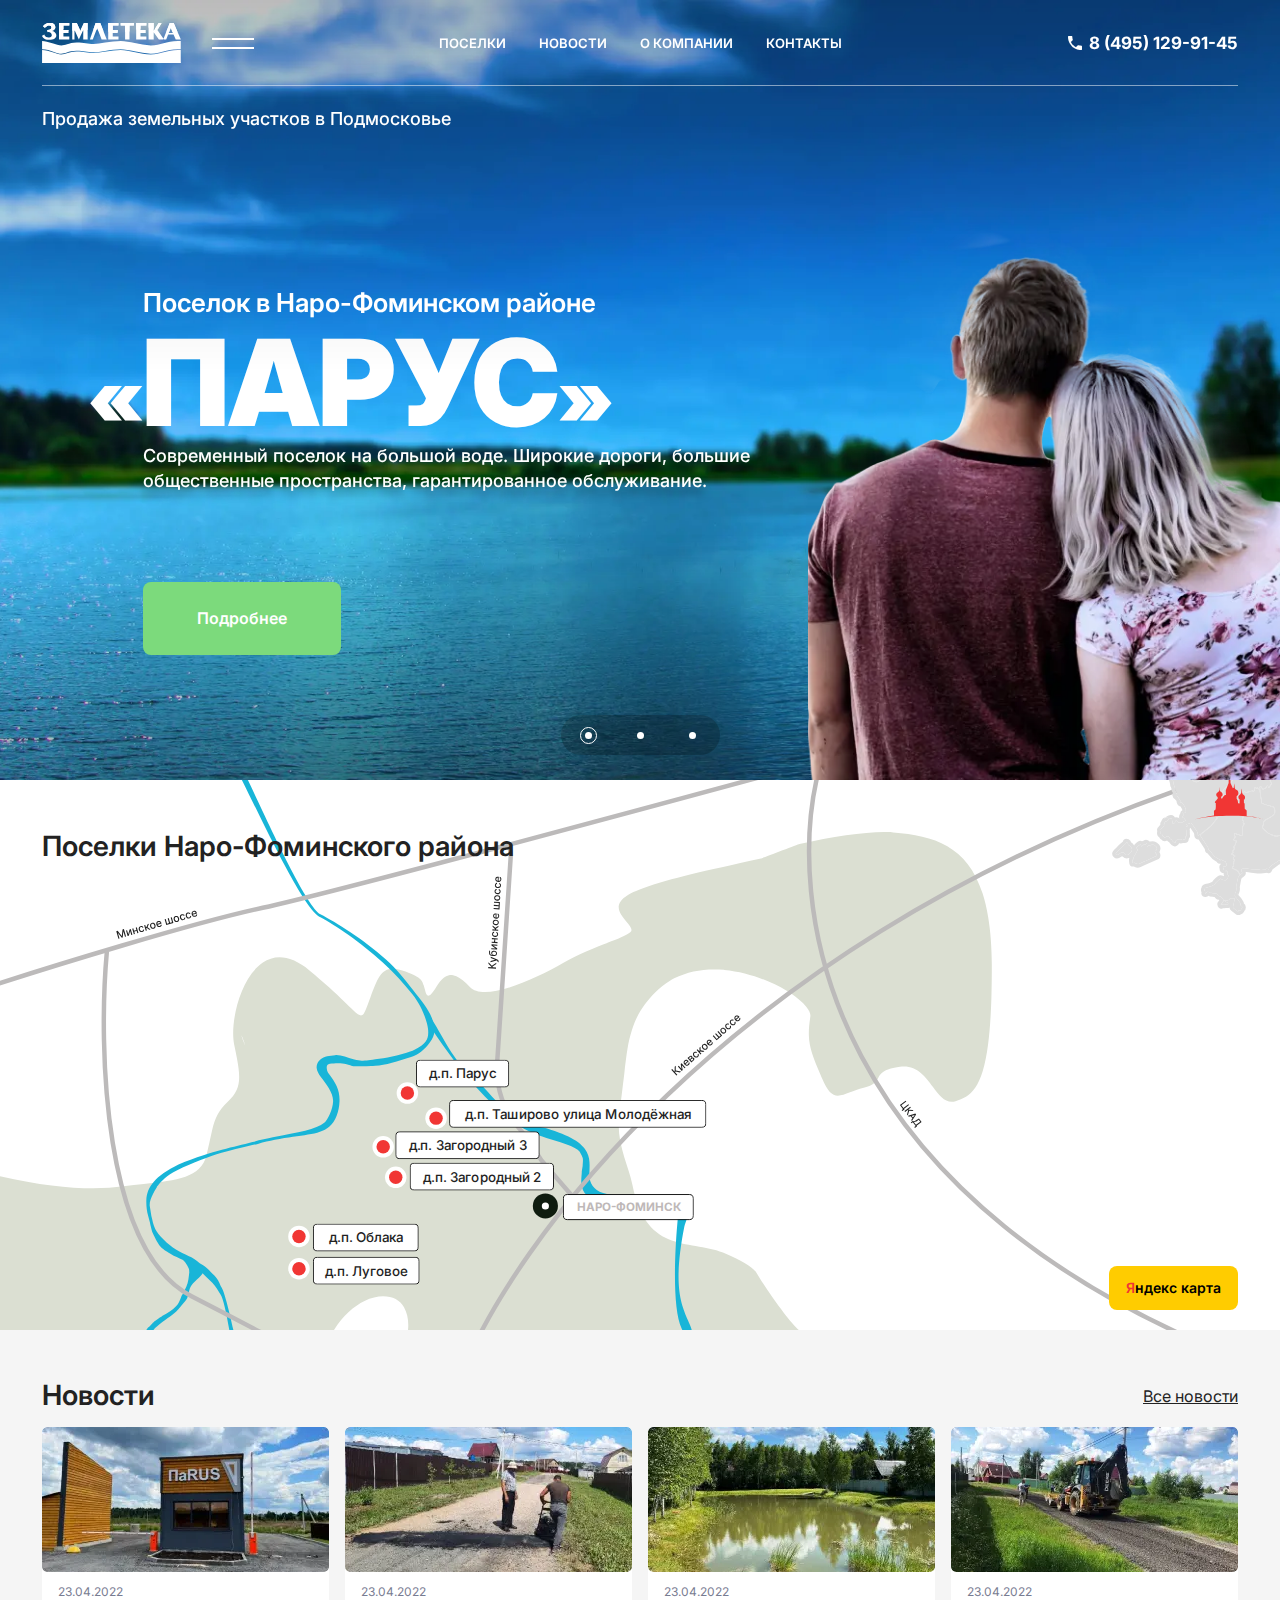
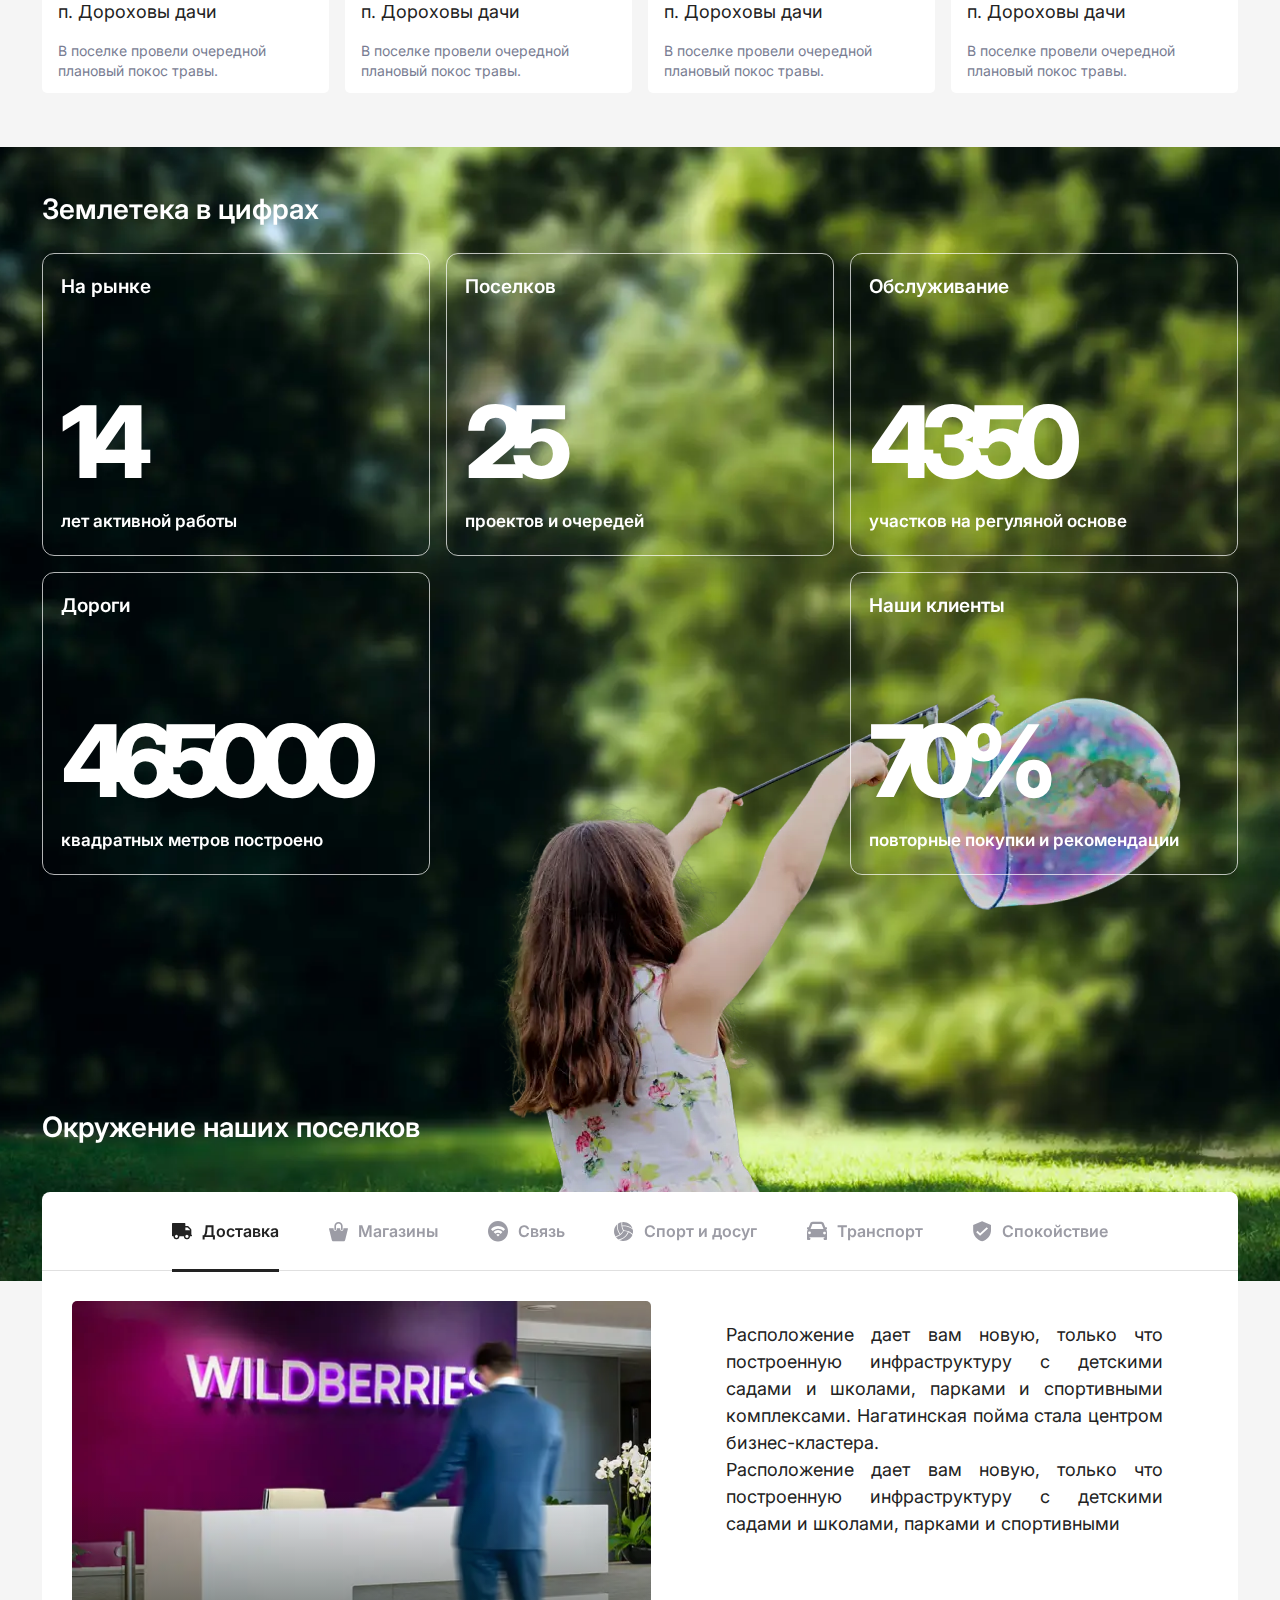
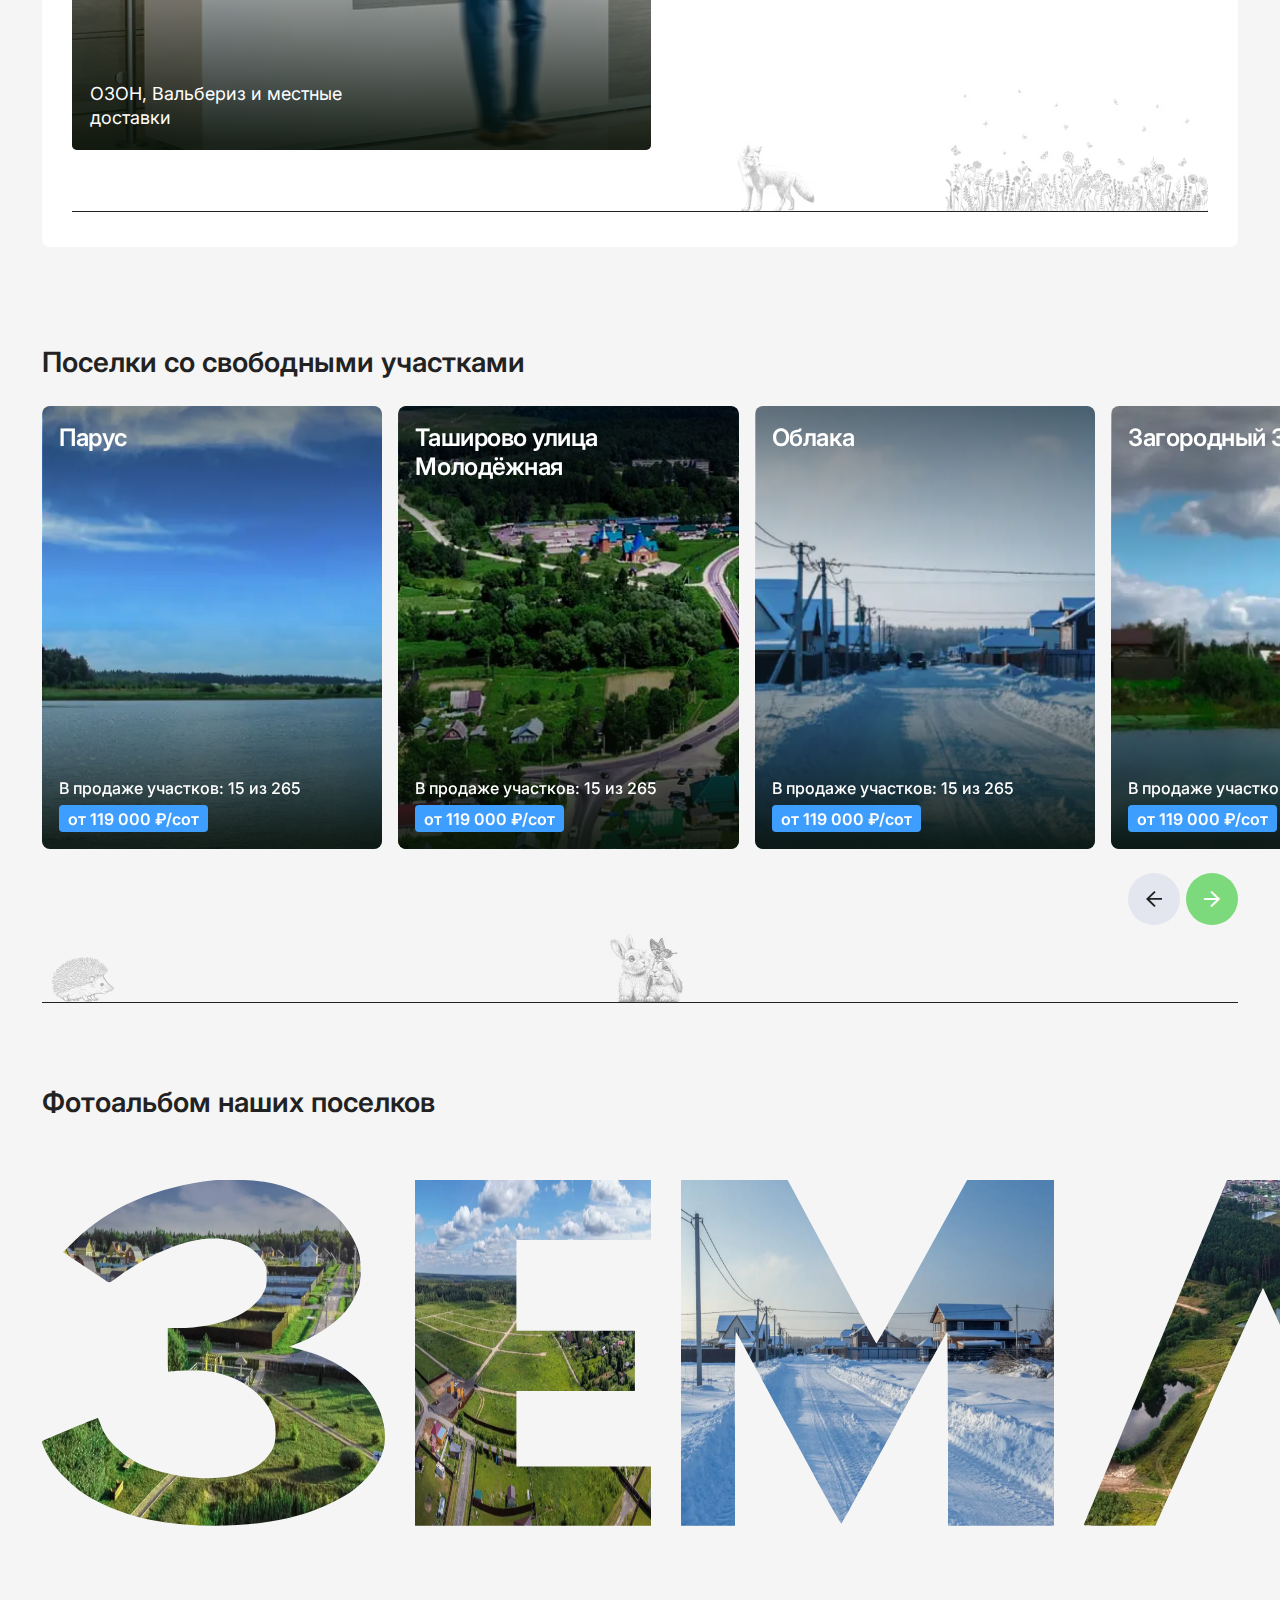
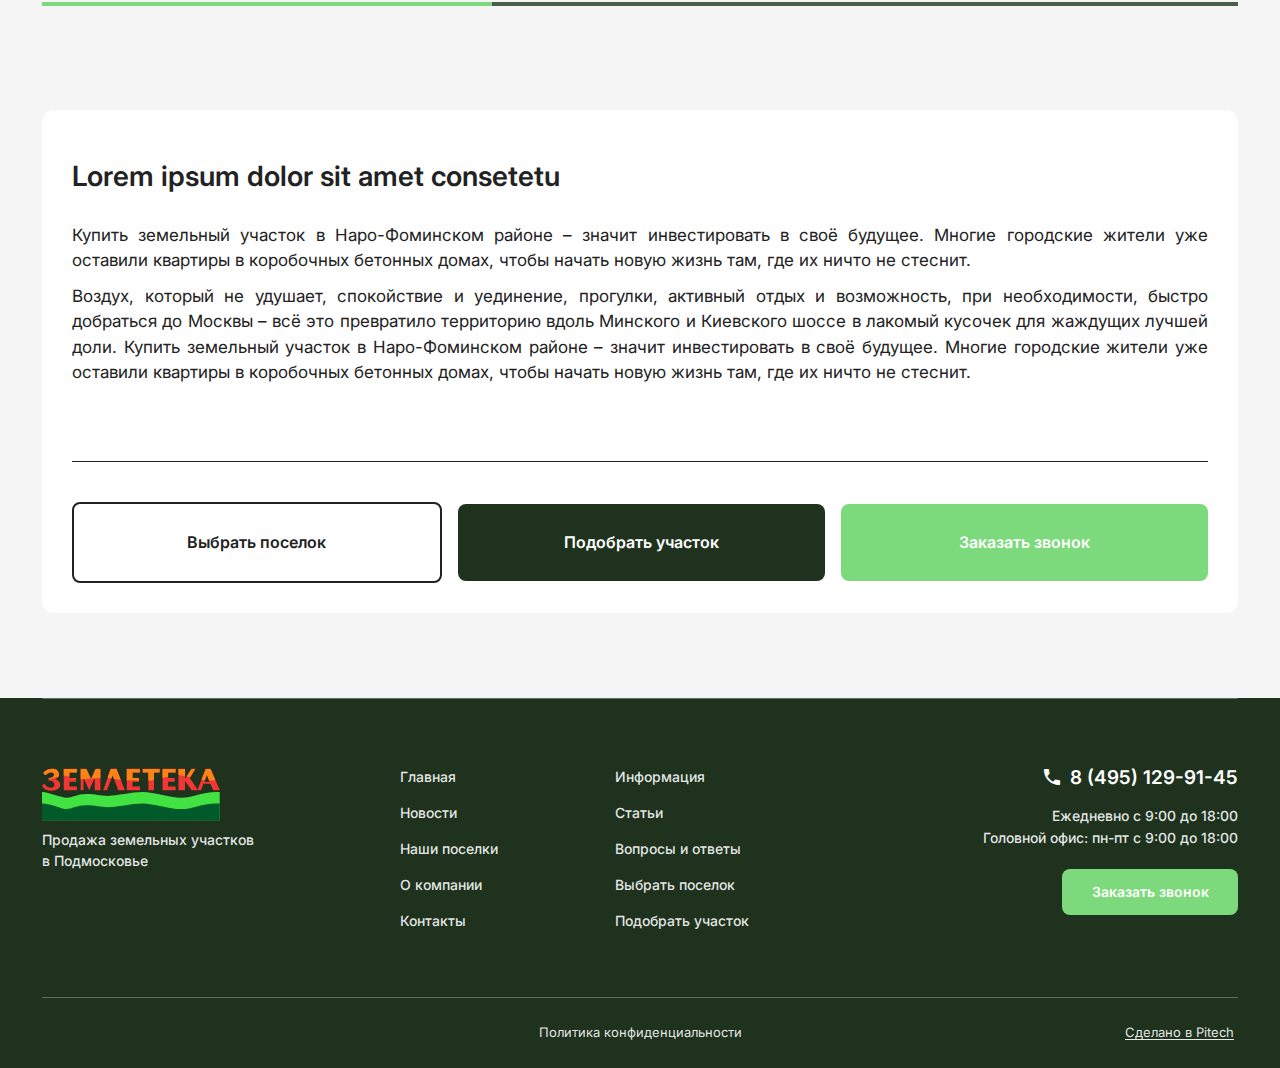
==== commit 9dc3ffc7: "Add files via upload" ====
--- a/index.html
+++ b/index.html
@@ -5,9 +5,9 @@
 	<title>Главная</title>
 	<meta charset="UTF-8">
 	<meta name="format-detection" content="telephone=no">
-	<link href="https://fonts.googleapis.com/css?family=Inter:regular,500,600,700,800,900&display=swap&_v=20221108230259" rel="stylesheet" />
+	<link href="https://fonts.googleapis.com/css?family=Inter:regular,500,600,700,800,900&display=swap&_v=20221112185819" rel="stylesheet" />
 	<!-- <style>body{opacity: 0;}</style> -->
-	<link rel="stylesheet" href="css/style.min.css?_v=20221108230259">
+	<link rel="stylesheet" href="css/style.min.css?_v=20221112185819">
 	<!-- <link rel="shortcut icon" href="favicon.ico"> -->
 	<!-- <meta name="robots" content="noindex, nofollow"> -->
 	<meta name="viewport" content="width=device-width, initial-scale=1.0">
@@ -125,7 +125,7 @@
 			</div>
 		</header>
 		<main class="page">
-			<section class="page__main main-block">
+			<!-- <section class="page__main main-block">
 				<div class="main-block__container">
 					<div class="main-block__body">
 						<div class="main-block__label">Продажа земельных участков в Подмосковье</div>
@@ -209,17 +209,34 @@
 						</div>
 					</div>
 				</div>
-			</section>
-			<!-- <section class="page__main main-block">
+			</section> -->
+			<section class="page__main main-block">
 				<div class="main-block__container">
 					<div class="main-block__body">
 						<div class="main-block__label">Продажа земельных участков в Подмосковье</div>
 						<div class="main-block__content-image">
 							<picture><source srcset="img/main/main.webp" type="image/webp"><img src="img/main/main.png" alt=""></picture>
 						</div>
-					</div>
-				</div>
-
+						<div class="main-block__slider-more slider-more">
+							<div class="slider-more__slider swiper">
+								<div class="slider-more__wrapper swiper-wrapper">
+									<div class="slider-more__slide swiper-slide">
+										<a href="https://fls.guru/cssbackground.html" class="slider-more__more button">Подробнее</a>
+									</div>
+									<div class="slider-more__slide swiper-slide">
+										<a href="https://www.patreon.com/home" class="slider-more__more button">Подробнее</a>
+									</div>
+									<div class="slider-more__slide swiper-slide">
+										<a href="https://www.figma.com/files/recent?fuid=1046874034538971977" class="slider-more__more button">Подробнее</a>
+									</div>
+								</div>
+							</div>
+						</div>
+						<div class="slider-main__control">
+							<div class="slider-main__dotts"></div>
+						</div>
+					</div>
+				</div>
 				<div class="main-block__slider slider-main">
 					<div class="slider-main__slider swiper">
 						<div class="slider-main__wrapper swiper-wrapper">
@@ -228,20 +245,22 @@
 									<picture><source srcset="img/main/slider/01.webp" type="image/webp"><img src="img/main/slider/01.jpg" alt=""></picture>
 								</div>
 								<div class="slider-main__body">
-									<div class="slider-main__content content-slider">
-										<h5 class="content-slider__subtitle">
-											Поселок в Наро-Фоминском районе
-										</h5>
-										<h1 class="content-slider__title">
-											<span>«</span><span>Парус</span>»
-										</h1>
-										<div class="content-slider__text">
-											Современный поселок на большой воде. Широкие дороги, большие общественные
-											пространства,
-											гарантированное обслуживание.
-										</div>
-									</div>
-
+									<div class="slider-main__container">
+										<div class="slider-main__content content-slider">
+											<h5 class="content-slider__subtitle">
+												Поселок в Наро-Фоминском районе
+											</h5>
+											<h1 data-swiper-parallax-opacity="0" data-swiper-parallax-x="-100%" class="content-slider__title">
+												<span>«</span><span>Парус</span>»
+											</h1>
+											<div data-swiper-parallax-opacity="0" data-swiper-parallax-x="100%" class="content-slider__text">
+												Современный поселок на большой воде. Широкие дороги, большие общественные
+												пространства,
+												гарантированное обслуживание.
+
+											</div>
+										</div>
+									</div>
 								</div>
 							</div>
 							<div class="slider-main__slide swiper-slide">
@@ -249,20 +268,21 @@
 									<picture><source srcset="img/main/slider/02.webp" type="image/webp"><img src="img/main/slider/02.jpg" alt=""></picture>
 								</div>
 								<div class="slider-main__body">
-									<div class="slider-main__content content-slider">
-										<h5 class="content-slider__subtitle">
-											Поселок в Наро-Фоминском районе
-										</h5>
-										<h1 class="content-slider__title">
-											<span>«</span><span>Парус</span>»
-										</h1>
-										<div class="content-slider__text">
-											Современный поселок на большой воде. Широкие дороги, большие общественные
-											пространства,
-											гарантированное обслуживание.
-										</div>
-									</div>
-
+									<div class="slider-main__container">
+										<div class="slider-main__content content-slider">
+											<h5 class="content-slider__subtitle">
+												Поселок в Наро-Фоминском районе
+											</h5>
+											<h1 data-swiper-parallax-opacity="0" data-swiper-parallax-x="-100%" class="content-slider__title">
+												<span>«</span><span>Облака</span>»
+											</h1>
+											<div data-swiper-parallax-opacity="0" data-swiper-parallax-x="100%" class="content-slider__text">
+												Современный поселок на большой воде. Широкие дороги, большие общественные
+												пространства,
+												гарантированное обслуживание.
+											</div>
+										</div>
+									</div>
 								</div>
 							</div>
 							<div class="slider-main__slide swiper-slide">
@@ -270,46 +290,30 @@
 									<picture><source srcset="img/main/slider/03.webp" type="image/webp"><img src="img/main/slider/03.jpg" alt=""></picture>
 								</div>
 								<div class="slider-main__body">
-									<div class="slider-main__content content-slider">
-										<h5 class="content-slider__subtitle">
-											Поселок в Наро-Фоминском районе
-										</h5>
-										<h1 class="content-slider__title">
-											<span>«</span><span>Парус</span>»
-										</h1>
-										<div class="content-slider__text">
-											Современный поселок на большой воде. Широкие дороги, большие общественные
-											пространства,
-											гарантированное обслуживание.
-										</div>
-									</div>
-
-								</div>
-							</div>
-
-						</div>
-					</div>
-					<div class="slider-main__control">
-						<div class="slider-main__dotts"></div>
-					</div>
-					<div class="main-block__slider-more slider-more">
-						<div class="slider-more__slider swiper">
-							<div class="slider-more__wrapper swiper-wrapper">
-								<div class="slider-more__slide swiper-slide">
-									<a href="" class="slider-more__more button">Подробнее</a>
-								</div>
-								<div class="slider-more__slide swiper-slide">
-									<a href="" class="slider-more__more button">Подробнее</a>
-								</div>
-								<div class="slider-more__slide swiper-slide">
-									<a href="" class="slider-more__more button">Подробнее</a>
-								</div>
-							</div>
-						</div>
-					</div>
-				</div>
-				
-			</section> -->
+									<div class="slider-main__container">
+										<div class="slider-main__content content-slider">
+											<h5 class="content-slider__subtitle">
+												Поселок в Наро-Фоминском районе
+											</h5>
+											<h1 data-swiper-parallax-opacity="0" data-swiper-parallax-x="-100%" class="content-slider__title content-slider__title_small">
+												<span>«</span><span>Шапкино <br> парк</span>»
+											</h1>
+											<div data-swiper-parallax-opacity="0" data-swiper-parallax-x="100%" class="content-slider__text">
+												Современный поселок на большой воде. Широкие дороги, большие общественные
+												пространства,
+												гарантированное обслуживание.
+											</div>
+										</div>
+									</div>
+								</div>
+							</div>
+						</div>
+					</div>
+
+
+				</div>
+
+			</section>
 			<section class="page__map map">
 				<div class="map__box">
 					<svg width="1400" height="1116" viewBox="0 0 1400 1116" fill="none" xmlns="http://www.w3.org/2000/svg">
@@ -1255,7 +1259,7 @@
 					<div class="callback__text">Вы можете заказать звонок с помощью этой формы</div>
 					<form class="callback__form" action="">
 						<div class="callback__item">
-							<input type="text" class="callback__input input" placeholder="Ваше имя">
+							<!-- <input type="text" class="callback__input input" placeholder="Ваше имя"> -->
 							<input type="tel" value="" class="callback__input input tel" placeholder="*Ваш телефон">
 						</div>
 						<button type="submit" class="callback__button">Отправить</button>
@@ -1270,7 +1274,7 @@
 			</div>
 		</div>
 	</div>
-	<script src="js/app.min.js?_v=20221108230259"></script>
+	<script src="js/app.min.js?_v=20221112185819"></script>
 </body>
 
 </html>--- a/css/style.min.css
+++ b/css/style.min.css
@@ -1 +1 @@
-@charset "UTF-8";@font-face{font-family:icons;font-display:swap;src:url(../fonts/icons.woff2) format("woff2"),url(../fonts/icons.woff) format("woff");font-weight:400;font-style:normal}[class*=_icon-]:before{font-family:icons;font-style:normal;font-weight:400;font-variant:normal;text-transform:none;line-height:1;-webkit-font-smoothing:antialiased;-moz-osx-font-smoothing:grayscale}[class*=_icon-]:before{display:block}._icon-arrow:before{content:"\e900"}._icon-arrow-down:before{content:"\e901"}._icon-beach:before{content:"\e902"}._icon-calm:before{content:"\e903"}._icon-close:before{content:"\e904"}._icon-connect:before{content:"\e905"}._icon-delivery:before{content:"\e906"}._icon-electricity:before{content:"\e907"}._icon-filter:before{content:"\e908"}._icon-fishing:before{content:"\e909"}._icon-forest-areas:before{content:"\e90a"}._icon-gas:before{content:"\e90b"}._icon-good-price:before{content:"\e90c"}._icon-information:before{content:"\e90d"}._icon-Installment:before{content:"\e90e"}._icon-location:before{content:"\e90f"}._icon-monuments:before{content:"\e910"}._icon-phone:before{content:"\e911"}._icon-playground:before{content:"\e912"}._icon-plot:before{content:"\e913"}._icon-pond:before{content:"\e914"}._icon-security:before{content:"\e915"}._icon-sewerage:before{content:"\e916"}._icon-share:before{content:"\e917"}._icon-sharee:before{content:"\e918"}._icon-shop:before{content:"\e919"}._icon-shops:before{content:"\e91a"}._icon-sportsleisure:before{content:"\e91b"}._icon-square:before{content:"\e91c"}._icon-stagdart:before{content:"\e91d"}._icon-transport:before{content:"\e91e"}._icon-water:before{content:"\e91f"}._icon-way:before{content:"\e920"}*{padding:0;margin:0;border:0;outline:0}*,:after,:before{-webkit-box-sizing:border-box;box-sizing:border-box}body,html{height:100%;min-width:320px}body{color:#222;line-height:1;font-family:Inter;font-size:1rem;background:#f5f5f5;-ms-text-size-adjust:100%;-moz-text-size-adjust:100%;-webkit-text-size-adjust:100%;-webkit-font-smoothing:antialiased;-moz-osx-font-smoothing:grayscale}button,input,textarea{font-family:Inter;font-size:inherit}button{cursor:pointer;color:inherit;background-color:inherit}a{color:inherit;text-decoration:none}a:visited{text-decoration:none}a:hover{text-decoration:none}ul li{list-style:none}img{vertical-align:top}h1,h2,h3,h4,h5,h6{font-weight:inherit;font-size:inherit}.lock body{overflow:hidden;-ms-touch-action:none;touch-action:none;-ms-scroll-chaining:none;overscroll-behavior:none}.wrapper{min-height:100%;display:-webkit-box;display:-ms-flexbox;display:flex;overflow:hidden;-webkit-box-orient:vertical;-webkit-box-direction:normal;-ms-flex-direction:column;flex-direction:column}.wrapper>main{-webkit-box-flex:1;-ms-flex:1 1 auto;flex:1 1 auto}.wrapper>*{min-width:0}.wrapper_inner{background-color:#fff}.wrapper_visible{overflow:visible}.wrapper_news{background-color:#f5f5f5}[class*=__container]{max-width:74.75rem;-webkit-box-sizing:content-box;box-sizing:content-box;margin:0 auto;padding:0 .9375rem}input[type=email],input[type=tel],input[type=text],textarea{-webkit-appearance:none;-moz-appearance:none;appearance:none}.input{outline:1px solid #7f849c;border-radius:.5rem;padding:1.25rem 1rem;-webkit-border-radius:.5rem;-moz-border-radius:.5rem;font-weight:500;width:100%;display:block}.input::-webkit-input-placeholder{color:#787c92;font-weight:400;font-size:1rem}.input::-moz-placeholder{color:#787c92;font-weight:400;font-size:1rem}.input:-ms-input-placeholder{color:#787c92;font-weight:400;font-size:1rem}.input::-ms-input-placeholder{color:#787c92;font-weight:400;font-size:1rem}.input::placeholder{color:#787c92;font-weight:400;font-size:1rem}.input:focus{outline:1px solid #222}textarea.input{resize:none;padding:0 0}.select{position:relative}.select__body{position:relative}.select__title{color:inherit;text-align:left;border:1px solid #b7bac2;border-radius:8px;background-color:#f5f5f5;cursor:pointer;width:100%}._select-open .select__title{border-radius:8px 8px 0 0}.select__value{display:-webkit-box;display:-ms-flexbox;display:flex;-webkit-box-orient:horizontal;-webkit-box-direction:reverse;-ms-flex-direction:row-reverse;flex-direction:row-reverse;-webkit-box-align:center;-ms-flex-align:center;align-items:center;height:2.875rem;padding:0 .75rem;gap:.625rem}.select__value::before{font-size:.8125rem;color:#000;-webkit-transition:all .3s ease 0s;-o-transition:all .3s ease 0s;transition:all .3s ease 0s}._select-open .select__value::before{-webkit-transform:rotate(-180deg);-ms-transform:rotate(-180deg);transform:rotate(-180deg)}.select__value span{font-weight:500;font-size:.875rem;line-height:1.2}.select__value>*{-webkit-box-flex:1;-ms-flex:1 1 auto;flex:1 1 auto}.select__text{-webkit-box-flex:1;-ms-flex:1 1 auto;flex:1 1 auto}.select__options{z-index:2;position:absolute;visibility:hidden;opacity:0;top:2.6875rem;border-radius:0 0 8px 8px;min-width:100%;left:0;background-color:#f5f5f5;border-top:0;border:1px solid #b7bac2;border-top:0;padding:10px 0 5px 0;-webkit-transition:all .3s ease 0s;-o-transition:all .3s ease 0s;transition:all .3s ease 0s}.select__options li{padding:.3125rem .75rem;-webkit-transition:all .3s ease 0s;-o-transition:all .3s ease 0s;transition:all .3s ease 0s}._select-open .select__options{visibility:visible;opacity:1}.select__option{display:-webkit-inline-box;display:-ms-inline-flexbox;display:inline-flex;width:100%;text-align:left;cursor:pointer;font-size:.875rem;line-height:1.2;color:inherit}input::-webkit-inner-spin-button,input::-webkit-outer-spin-button{-webkit-appearance:none;margin:0}input[type=number]{-moz-appearance:textfield}.noUi-target,.noUi-target *{-webkit-touch-callout:none;-webkit-tap-highlight-color:transparent;-webkit-user-select:none;-ms-touch-action:none;touch-action:none;-ms-user-select:none;-moz-user-select:none;user-select:none;-webkit-box-sizing:border-box;box-sizing:border-box}.noUi-target{position:relative}.noUi-base,.noUi-connects{-webkit-transform:translate(0,0);-ms-transform:translate(0,0);transform:translate(0,0);width:100%;height:100%;position:relative;z-index:1}.noUi-connects{overflow:hidden;z-index:0}.noUi-connect,.noUi-origin{will-change:transform;position:absolute;z-index:1;top:0;left:15px;height:100%;width:93%;-ms-transform-origin:0 0;-webkit-transform-origin:0 0;-webkit-transform-style:preserve-3d;transform-origin:0 0;-webkit-transform-style:flat;transform-style:flat}.noUi-txt-dir-rtl.noUi-horizontal .noUi-origin{left:0;right:auto}.noUi-vertical .noUi-origin{top:-100%;width:0}.noUi-horizontal .noUi-origin{height:0}.noUi-handle{-webkit-backface-visibility:hidden;backface-visibility:hidden;position:absolute}.noUi-touch-area{height:100%;width:100%}.noUi-state-tap .noUi-connect,.noUi-state-tap .noUi-origin{-webkit-transition:-webkit-transform .3s;transition:-webkit-transform .3s;-o-transition:transform .3s;transition:transform .3s;transition:transform .3s,-webkit-transform .3s}.noUi-state-drag *{cursor:inherit!important}.noUi-horizontal{height:18px}.noUi-horizontal .noUi-handle{width:34px;height:28px;right:-17px;top:-6px}.noUi-vertical{width:18px}.noUi-vertical .noUi-handle{width:28px;height:34px;right:-6px;bottom:-17px}.noUi-txt-dir-rtl.noUi-horizontal .noUi-handle{left:-17px;right:auto}.noUi-connects{border-radius:3px}.noUi-connect{background:#3fb8af}.noUi-draggable{cursor:ew-resize}.noUi-vertical .noUi-draggable{cursor:ns-resize}.noUi-handle{cursor:default}.noUi-active{-webkit-box-shadow:inset 0 0 1px #fff,inset 0 1px 7px #ddd,0 3px 6px -3px #bbb;box-shadow:inset 0 0 1px #fff,inset 0 1px 7px #ddd,0 3px 6px -3px #bbb}[disabled] .noUi-connect{background:#b8b8b8}[disabled] .noUi-handle,[disabled].noUi-handle,[disabled].noUi-target{cursor:not-allowed}.noUi-pips,.noUi-pips *{-webkit-box-sizing:border-box;box-sizing:border-box}.noUi-pips{position:absolute;color:#999}.noUi-value{position:absolute;white-space:nowrap;text-align:center}.noUi-value-sub{color:#ccc;font-size:10px}.noUi-marker{position:absolute;background:#ccc}.noUi-marker-sub{background:#aaa}.noUi-marker-large{background:#aaa}.noUi-pips-horizontal{padding:10px 0;height:80px;top:100%;left:0;width:100%}.noUi-value-horizontal{-webkit-transform:translate(-50%,50%);-ms-transform:translate(-50%,50%);transform:translate(-50%,50%)}.noUi-rtl .noUi-value-horizontal{-webkit-transform:translate(50%,50%);-ms-transform:translate(50%,50%);transform:translate(50%,50%)}.noUi-marker-horizontal.noUi-marker{margin-left:-1px;width:2px;height:5px}.noUi-marker-horizontal.noUi-marker-sub{height:10px}.noUi-marker-horizontal.noUi-marker-large{height:15px}.noUi-pips-vertical{padding:0 10px;height:100%;top:0;left:100%}.noUi-value-vertical{-webkit-transform:translate(0,-50%);-ms-transform:translate(0,-50%);transform:translate(0,-50%);padding-left:25px}.noUi-rtl .noUi-value-vertical{-webkit-transform:translate(0,50%);-ms-transform:translate(0,50%);transform:translate(0,50%)}.noUi-marker-vertical.noUi-marker{width:5px;height:2px;margin-top:-1px}.noUi-marker-vertical.noUi-marker-sub{width:10px}.noUi-marker-vertical.noUi-marker-large{width:15px}.noUi-tooltip{display:block;position:absolute;border:1px solid #d9d9d9;border-radius:3px;background:#fff;color:#000;padding:5px;text-align:center;white-space:nowrap}.noUi-horizontal .noUi-tooltip{-webkit-transform:translate(-50%,0);-ms-transform:translate(-50%,0);transform:translate(-50%,0);left:50%;bottom:120%}.noUi-vertical .noUi-tooltip{-webkit-transform:translate(0,-50%);-ms-transform:translate(0,-50%);transform:translate(0,-50%);top:50%;right:120%}.noUi-horizontal .noUi-origin>.noUi-tooltip{-webkit-transform:translate(50%,0);-ms-transform:translate(50%,0);transform:translate(50%,0);left:auto;bottom:10px}.noUi-vertical .noUi-origin>.noUi-tooltip{-webkit-transform:translate(0,-18px);-ms-transform:translate(0,-18px);transform:translate(0,-18px);top:auto;right:28px}body::after{content:"";background-color:rgba(0,0,0,.7);position:fixed;width:100%;height:100%;top:0;left:0;opacity:0;-webkit-transition:opacity .5s ease 0s;-o-transition:opacity .5s ease 0s;transition:opacity .5s ease 0s;pointer-events:none;z-index:149}@supports ((-webkit-backdrop-filter:blur(1px)) or (backdrop-filter:blur(1px))){body::after{background-color:rgba(0,0,0,.7);-webkit-backdrop-filter:blur(4px);backdrop-filter:blur(4px)}}.popup-show body::after{opacity:1}.popup{position:fixed;top:0;left:0;bottom:0;right:0;padding:30px 10px;-webkit-transition:visibility .5s ease 0s;-o-transition:visibility .5s ease 0s;transition:visibility .5s ease 0s;visibility:hidden;pointer-events:none}.popup_show{z-index:150;visibility:visible;overflow:auto;pointer-events:auto}.popup_show .popup__content{visibility:visible;-webkit-transform:scale(1);-ms-transform:scale(1);transform:scale(1)}.popup_show .popup__wrapper{display:-webkit-box;display:-ms-flexbox;display:flex}.popup__wrapper{display:-webkit-box;display:-ms-flexbox;display:flex;-webkit-box-orient:vertical;-webkit-box-direction:normal;-ms-flex-direction:column;flex-direction:column;-webkit-box-align:center;-ms-flex-align:center;align-items:center;min-height:100%;-webkit-box-flex:1;-ms-flex:1 1 auto;flex:1 1 auto;width:100%;-webkit-box-pack:center;-ms-flex-pack:center;justify-content:center;display:none;z-index:2;position:relative}.popup__content{visibility:hidden;-webkit-transform:scale(0);-ms-transform:scale(0);transform:scale(0);-webkit-transition:-webkit-transform .3s ease 0s;transition:-webkit-transform .3s ease 0s;-o-transition:transform .3s ease 0s;transition:transform .3s ease 0s;transition:transform .3s ease 0s,-webkit-transform .3s ease 0s;background-color:#eee;padding:20px;width:100%;border-radius:1.25rem}.lock .popup__content{visibility:visible}.gallery-township__content{background-color:transparent;width:60%}.gallery-township__close{width:2.5rem;height:2.5rem;position:absolute;top:-2.5rem;right:-7.3%;cursor:pointer;z-index:30;background:url(../img/icons/close-popap.svg) 50%/.875rem .875rem no-repeat;background-color:rgba(0,0,0,.6);-webkit-transition:all .3s ease 0s;-o-transition:all .3s ease 0s;transition:all .3s ease 0s;border-radius:50%}.gallery-township__text{position:relative}.gallery-township__image-ibg{padding-bottom:65%}.gallery-township__arrows{pointer-events:none;position:absolute;top:50%;-webkit-transform:translate(0,-100%);-ms-transform:translate(0,-100%);transform:translate(0,-100%);width:120%;left:-10%;z-index:5}.gallery-township__arrows.slider-arrows{-webkit-box-pack:justify;-ms-flex-pack:justify;justify-content:space-between}.gallery-township__arrows .slider-arrow{pointer-events:auto;border-radius:50%;height:3.25rem;background-color:#7cda7c;color:#fff;font-size:1rem;cursor:pointer;-webkit-transition:all .3s ease 0s;-o-transition:all .3s ease 0s;transition:all .3s ease 0s}.gallery-township__arrows .slider-arrow_prev::before{-webkit-transform:rotate(-180deg);-ms-transform:rotate(-180deg);transform:rotate(-180deg)}.gallery-township__arrows .swiper-button-disabled{background-color:#e3e5ef;color:#222}.gallery-township__pagination{display:-webkit-box;display:-ms-flexbox;display:flex;gap:4px;-webkit-box-pack:center;-ms-flex-pack:center;justify-content:center;color:#fff;font-size:1.0625rem}.gallery-township__link-back{display:none}.gallery-township__share{display:none}.noUi-connect{background-color:#7cda7c}.noUi-target{background-color:#eaeaea;height:4px}.noUi-handle{cursor:pointer}.noUi-handle:before{content:"";display:block;position:absolute;height:.625rem;width:1px;background:#acacac;left:.625rem;top:.6875rem}.noUi-handle:after{content:"";display:block;position:absolute;height:.625rem;width:.3125rem;border-right:1px solid #acacac;border-left:1px solid #acacac;left:.875rem;top:.6875rem}.noUi-handle{-webkit-box-shadow:none;box-shadow:none;border-radius:100%;background-color:#fff;background:#fff;border:1px solid #d6d6d6;-webkit-box-shadow:0 2px 4px rgba(0,0,0,.1);box-shadow:0 2px 4px rgba(0,0,0,.1);border-radius:50%}.noUi-horizontal .noUi-handle{width:2rem;height:2rem;top:-50%;-webkit-transform:translate(0,-50%);-ms-transform:translate(0,-50%);transform:translate(0,-50%)}.townships-filter__popap{display:-webkit-box;display:-ms-flexbox;display:flex;-webkit-box-align:center;-ms-flex-align:center;align-items:center;max-height:100vh}.townships-filter__wrapper{max-width:62.125rem!important;margin:0 auto;max-height:100%;min-height:0;overflow:hidden;background:#e6dddd;-webkit-box-shadow:0 0 30px rgba(0,0,0,.1);box-shadow:0 0 30px rgba(0,0,0,.1);border-radius:15px}.townships-filter__content{overflow:auto;background:#fff;border-radius:0;padding:0 1.75rem 1.125rem}.townships-filter__header{display:-webkit-box;display:-ms-flexbox;display:flex;-webkit-box-align:center;-ms-flex-align:center;align-items:center;-webkit-box-pack:center;-ms-flex-pack:center;justify-content:center;position:relative;min-height:4.375rem;-ms-flex-item-align:stretch;-ms-grid-row-align:stretch;align-self:stretch;background:#fff;border-radius:15px 15px 0 0;z-index:2}.townships-filter__header::before{content:"";position:absolute;width:100%;height:1px;background-color:#d6d8e3;bottom:0}.townships-filter__title{font-weight:600;line-height:1.2}.townships-filter__close{position:absolute;right:1.75rem;display:-webkit-box;display:-ms-flexbox;display:flex;-webkit-box-align:center;-ms-flex-align:center;align-items:center;-webkit-box-pack:center;-ms-flex-pack:center;justify-content:center;-webkit-box-flex:0;-ms-flex:0 0 .875rem;flex:0 0 .875rem;width:.875rem;height:.875rem}.townships-filter__body{-webkit-box-flex:1;-ms-flex:1 1 auto;flex:1 1 auto}.townships-filter__range{display:-webkit-box;display:-ms-flexbox;display:flex;-webkit-box-pack:justify;-ms-flex-pack:justify;justify-content:space-between;-webkit-column-gap:2.125rem;-moz-column-gap:2.125rem;column-gap:2.125rem;row-gap:1.875rem;border-bottom:1px solid #d6d8e3;padding:1.8125rem 0 2.5625rem 0}.townships-filter__choice{border-bottom:1px solid #d6d8e3;padding:2rem 0 2.5rem 0}.townships-filter__choice_last{border-bottom:none}.townships-filter__bottom{display:-webkit-box;display:-ms-flexbox;display:flex;-webkit-box-pack:justify;-ms-flex-pack:justify;justify-content:space-between;-webkit-box-align:center;-ms-flex-align:center;align-items:center;-ms-flex-item-align:stretch;-ms-grid-row-align:stretch;align-self:stretch;padding:1rem 1.875rem;background:#fff;border-top:1px solid #d6d8e3;border-radius:0 0 15px 15px}.townships-filter__reset{font-size:.875rem;line-height:1.4;text-decoration:underline;color:#000}.townships-filter__showmore{font-weight:600;font-size:.875rem;width:13.0625rem;min-height:3rem;padding:.3125rem;display:-webkit-box;display:-ms-flexbox;display:flex;-webkit-box-pack:center;-ms-flex-pack:center;justify-content:center;-webkit-box-align:center;-ms-flex-align:center;align-items:center;color:#fff;background:#1e321e;border-radius:8px}.townships-filter__showmore span{pointer-events:none}.item-range{-webkit-box-flex:0;-ms-flex:0 1 50%;flex:0 1 50%}.item-range__title{font-weight:500;font-size:1.25rem;line-height:1.2}.item-range__slider{margin:1.5rem 0 1.6875rem}.item-range__inputs{display:-webkit-box;display:-ms-flexbox;display:flex;-webkit-box-align:center;-ms-flex-align:center;align-items:center}.item-range__label{-webkit-box-flex:0;-ms-flex:0 0 8.375rem;flex:0 0 8.375rem;height:3.875rem;border:1px solid #b8bac7;border-radius:8px;padding:.5625rem 1rem;display:-webkit-box;display:-ms-flexbox;display:flex;-webkit-box-orient:vertical;-webkit-box-direction:normal;-ms-flex-direction:column;flex-direction:column;-webkit-box-pack:justify;-ms-flex-pack:justify;justify-content:space-between}.item-range__text{font-size:.8125rem;line-height:1.2;color:#787c92}.item-range__input{width:100%;font-weight:500;line-height:1.2}.item-range__label-separation{width:1rem;height:.125rem;background-color:#c6c6c6;margin:0 .3125rem}.choice__title{font-weight:500;font-size:1.25rem;line-height:1.2;margin-bottom:1.0625rem}.choice__inputs{display:-webkit-box;display:-ms-flexbox;display:flex;-ms-flex-wrap:wrap;flex-wrap:wrap;-webkit-column-gap:2.4375rem;-moz-column-gap:2.4375rem;column-gap:2.4375rem;row-gap:1.25rem}.choice__checkbox-input{display:none}.choice__checkbox-input:checked+.choice__checkbox-label::after{-webkit-transform:scale(1);-ms-transform:scale(1);transform:scale(1)}.choice__checkbox-input:checked+.choice__checkbox-label::before{border:1px solid #222;background-color:#222}.choice__checkbox-input:checked+.choice__checkbox-label{color:#222}.choice__checkbox-label{font-size:.9375rem;line-height:1.3;display:-webkit-inline-box;display:-ms-inline-flexbox;display:inline-flex;-webkit-box-align:center;-ms-flex-align:center;align-items:center;position:relative;gap:.5625rem;cursor:pointer}.choice__checkbox-label::before{content:"";-webkit-box-flex:0;-ms-flex:0 0 1.25rem;flex:0 0 1.25rem;width:1.25rem;height:1.25rem;border:1px solid #b5b5b5;border-radius:.25rem;-webkit-transition:all .2s ease 0s;-o-transition:all .2s ease 0s;transition:all .2s ease 0s}.choice__checkbox-label::after{-webkit-transition:-webkit-transform .2s ease 0s;transition:-webkit-transform .2s ease 0s;-o-transition:transform .2s ease 0s;transition:transform .2s ease 0s;transition:transform .2s ease 0s,-webkit-transform .2s ease 0s;content:"";background:url(../img/icons/check-white.svg) no-repeat;position:absolute;left:.25rem;width:.75rem;height:.5625rem;-webkit-transform:scale(0);-ms-transform:scale(0);transform:scale(0)}.plot__content{max-width:49rem;padding:0;background:#fff;-webkit-box-shadow:0 0 30px rgba(0,0,0,.1);box-shadow:0 0 30px rgba(0,0,0,.1);border-radius:.9375rem}.plot__header{display:-webkit-box;display:-ms-flexbox;display:flex;-webkit-box-align:center;-ms-flex-align:center;align-items:center;text-align:center;-webkit-box-pack:center;-ms-flex-pack:center;justify-content:center;padding:.3125rem 3.125rem;position:relative;min-height:4.375rem}.plot__header::before{content:"";position:absolute;width:100%;height:1px;background-color:#d6d8e3;bottom:0}.plot__title{font-weight:600;font-size:1.625rem;line-height:1.2}.plot__close{position:absolute;right:1.5rem;display:-webkit-box;display:-ms-flexbox;display:flex;-webkit-box-align:center;-ms-flex-align:center;align-items:center;-webkit-box-pack:center;-ms-flex-pack:center;justify-content:center;-webkit-box-flex:0;-ms-flex:0 0 .875rem;flex:0 0 .875rem;width:.875rem;height:.875rem}.plot__body{padding:1.875rem 1.875rem 0}.plot__info{display:-webkit-box;display:-ms-flexbox;display:flex;gap:1.625rem}.plot__image{min-width:0;-webkit-box-flex:0;-ms-flex:0 0 49%;flex:0 0 49%}.plot__slider{border-radius:8px}.plot__slide{width:100%;height:27.5625rem}.plot__slide img{width:100%;height:100%;-o-object-fit:cover;object-fit:cover;-o-object-position:cover;object-position:cover}.plot__control{margin-top:-2.5rem;display:-webkit-box;display:-ms-flexbox;display:flex;-webkit-box-pack:center;-ms-flex-pack:center;justify-content:center;position:relative;z-index:22;-webkit-transform:translate(0,-10px);-ms-transform:translate(0,-10px);transform:translate(0,-10px)}.plot__dotts.swiper-pagination-bullets{background:rgba(0,0,0,.5)}.plot__list:not(:last-child){margin-bottom:2.25rem;margin-top:.6875rem}.plot__item{display:-webkit-box;display:-ms-flexbox;display:flex;-webkit-box-pack:start;-ms-flex-pack:start;justify-content:start;-webkit-box-align:center;-ms-flex-align:center;align-items:center;font-size:.9375rem;line-height:1.2666666667;gap:.5rem}.plot__item:not(:last-child){margin-bottom:1rem}.plot__item:before{display:-webkit-box;display:-ms-flexbox;display:flex;width:.9375rem;-webkit-box-pack:center;-ms-flex-pack:center;justify-content:center;font-size:1.0625rem}.plot__item_green:not(:last-child){margin-bottom:1.375rem}.plot__item_green::before{color:#7cda7c}.plot__separation{width:100%;background-color:#d6d8e3;height:1px;margin:1.9375rem 0 1.3125rem}.plot__about{font-size:.9375rem;line-height:1.6;text-align:justify;margin-bottom:2.1875rem}.plot__about p:not(:last-child){margin-bottom:10px}.plot__location-title{font-weight:600;font-size:1.125rem;line-height:1.2;margin-bottom:1rem}.plot__location-image-ibg{padding-bottom:48.8950276243%;margin-bottom:2.5rem;border-radius:8px}.plot__bottom{border-top:1px solid #d6d6d6;display:-webkit-box;display:-ms-flexbox;display:flex;-webkit-box-pack:justify;-ms-flex-pack:justify;justify-content:space-between;-webkit-box-align:center;-ms-flex-align:center;align-items:center;margin:0 -1.875rem;padding:.625rem 1.875rem;min-height:5rem}.plot__bottom-price1{font-size:.9375rem;line-height:1.3}.plot__bottom-price1:not(:last-child){margin-bottom:6px}.plot__bottom-price2{font-weight:500;font-size:1.375rem;line-height:1.1}.plot__bottom-reservation{display:-webkit-box;display:-ms-flexbox;display:flex;-webkit-box-pack:center;-ms-flex-pack:center;justify-content:center;-webkit-box-align:center;-ms-flex-align:center;align-items:center;font-weight:600;font-size:.875rem;line-height:1.2142857143;padding:.9375rem .875rem;min-height:3.2875rem;width:11.625rem;border-radius:.5rem;-webkit-transition:background-color .3s ease 0s;-o-transition:background-color .3s ease 0s;transition:background-color .3s ease 0s;color:#fff;background-color:#1e321e;-webkit-transition:all .3s ease 0s;-o-transition:all .3s ease 0s;transition:all .3s ease 0s;display:none}.bottom-reserv{-webkit-transition:all .3s ease 0s;-o-transition:all .3s ease 0s;transition:all .3s ease 0s;border-top:1px solid #d6d6d6;display:block;display:-webkit-box;display:-ms-flexbox;display:flex;-webkit-box-orient:vertical;-webkit-box-direction:normal;-ms-flex-direction:column;flex-direction:column;-webkit-box-align:center;-ms-flex-align:center;align-items:center;padding:2.1875rem 6rem 1.4375rem;margin:0 -1.875rem}.bottom-reserv__top{text-align:center}.bottom-reserv__title{font-weight:600;font-size:1.75rem;margin-bottom:.875rem}.bottom-reserv__text{font-size:.9375rem;line-height:1.6;max-width:27.9375rem;margin-bottom:1.4375rem}.bottom-reserv__form{-ms-flex-item-align:stretch;-ms-grid-row-align:stretch;align-self:stretch}.bottom-reserv__item{display:-webkit-box;display:-ms-flexbox;display:flex;-webkit-box-align:center;-ms-flex-align:center;align-items:center;gap:.625rem}.bottom-reserv__input{-webkit-box-flex:1;-ms-flex:1 1 auto;flex:1 1 auto}.bottom-reserv__button{display:-webkit-box;display:-ms-flexbox;display:flex;-webkit-box-pack:center;-ms-flex-pack:center;justify-content:center;-webkit-box-align:center;-ms-flex-align:center;align-items:center;font-weight:600;font-size:.875rem;line-height:1.2142857143;padding:.3125rem .875rem;min-height:3.875rem;width:14.25rem;border-radius:.5rem;-webkit-transition:background-color .3s ease 0s;-o-transition:background-color .3s ease 0s;transition:background-color .3s ease 0s;color:#fff;background-color:#1e321e;-webkit-transition:all .3s ease 0s;-o-transition:all .3s ease 0s;transition:all .3s ease 0s}.bottom-reserv__checkbox{max-width:19.375rem;margin:0 auto;margin-top:1.5rem}.bottom-reserv__checkbox-input{display:none}.bottom-reserv__checkbox-input:checked+.bottom-reserv__checkbox-label::after{-webkit-transform:scale(1);-ms-transform:scale(1);transform:scale(1)}.bottom-reserv__checkbox-input:checked+.bottom-reserv__checkbox-label::before{border:1px solid #222}.bottom-reserv__checkbox-label{font-size:.6875rem;line-height:1.1;display:-webkit-box;display:-ms-flexbox;display:flex;-webkit-box-align:center;-ms-flex-align:center;align-items:center;position:relative;cursor:pointer}.bottom-reserv__checkbox-label::before{content:"";margin-right:.5625rem;-webkit-box-flex:0;-ms-flex:0 0 1.25rem;flex:0 0 1.25rem;height:1.25rem;border:1px solid #b5b5b5;border-radius:.25rem;-webkit-transition:all .3s ease 0s;-o-transition:all .3s ease 0s;transition:all .3s ease 0s}.bottom-reserv__checkbox-label::after{-webkit-transition:-webkit-transform .3s ease 0s;transition:-webkit-transform .3s ease 0s;-o-transition:transform .3s ease 0s;transition:transform .3s ease 0s;transition:transform .3s ease 0s,-webkit-transform .3s ease 0s;content:"";background:url(../img/icons/check.svg) no-repeat;position:absolute;left:.25rem;width:.75rem;height:.5625rem;-webkit-transform:scale(0);-ms-transform:scale(0);transform:scale(0)}.bottom-reserv__checkbox-label a{text-decoration:underline;-webkit-transition:all .2s ease 0s;-o-transition:all .2s ease 0s;transition:all .2s ease 0s}.bottom-reserv__checkbox-label a:hover{text-decoration:none}.callback__header{display:-webkit-box;display:-ms-flexbox;display:flex;-webkit-box-align:center;-ms-flex-align:center;align-items:center;-webkit-box-pack:center;-ms-flex-pack:center;justify-content:center;position:relative;min-height:4.375rem;-ms-flex-item-align:stretch;-ms-grid-row-align:stretch;align-self:stretch;z-index:2}.callback__header::before{content:"";position:absolute;width:100%;height:1px;background-color:#d6d8e3;bottom:0}.callback__title{font-weight:600;font-size:20px;line-height:20px}.callback__close{position:absolute;right:1.5625rem;display:-webkit-box;display:-ms-flexbox;display:flex;-webkit-box-align:center;-ms-flex-align:center;align-items:center;-webkit-box-pack:center;-ms-flex-pack:center;justify-content:center;-webkit-box-flex:0;-ms-flex:0 0 .875rem;flex:0 0 .875rem;width:.875rem;height:.875rem}.callback__content{max-width:49rem;padding:0;background:#fff;-webkit-box-shadow:0 0 30px rgba(0,0,0,.1);box-shadow:0 0 30px rgba(0,0,0,.1);border-radius:15px}.callback__body{padding:1.8125rem 1.875rem 2.125rem}.callback__text{font-weight:600;font-size:1.125rem;line-height:1.2;text-align:center;margin-bottom:1.25rem}.callback__form{display:-webkit-box;display:-ms-flexbox;display:flex;-webkit-box-orient:vertical;-webkit-box-direction:normal;-ms-flex-direction:column;flex-direction:column}.callback__item{display:-webkit-box;display:-ms-flexbox;display:flex;-webkit-column-gap:.875rem;-moz-column-gap:.875rem;column-gap:.875rem;margin-bottom:1.875rem}.callback__button{display:-webkit-box;display:-ms-flexbox;display:flex;-webkit-box-pack:center;-ms-flex-pack:center;justify-content:center;-webkit-box-align:center;-ms-flex-align:center;align-items:center;margin-bottom:2.0625rem;-ms-flex-item-align:center;-ms-grid-row-align:center;align-self:center;height:3.875rem;width:14.25rem;font-weight:600;font-size:1rem;line-height:1.1875;padding:.625rem .625rem;color:#fff;background-color:#1e321e;border-radius:.5rem}.callback__checkbox{-ms-flex-item-align:center;-ms-grid-row-align:center;align-self:center}.callback__checkbox-input{display:none}.callback__checkbox-input:checked+.callback__checkbox-label::after{-webkit-transform:scale(1);-ms-transform:scale(1);transform:scale(1)}.callback__checkbox-input:checked+.callback__checkbox-label::before{border:1px solid #222;background-color:#222}.callback__checkbox-input:checked+.callback__checkbox-label{color:#222}.callback__checkbox-label{font-size:.9375rem;line-height:1.3;display:-webkit-inline-box;display:-ms-inline-flexbox;display:inline-flex;-webkit-box-align:center;-ms-flex-align:center;align-items:center;position:relative;gap:.5625rem;cursor:pointer}.callback__checkbox-label::before{content:"";-webkit-box-flex:0;-ms-flex:0 0 1.25rem;flex:0 0 1.25rem;width:1.25rem;height:1.25rem;border:1px solid #b5b5b5;border-radius:.25rem;-webkit-transition:all .2s ease 0s;-o-transition:all .2s ease 0s;transition:all .2s ease 0s}.callback__checkbox-label::after{-webkit-transition:-webkit-transform .2s ease 0s;transition:-webkit-transform .2s ease 0s;-o-transition:transform .2s ease 0s;transition:transform .2s ease 0s;transition:transform .2s ease 0s,-webkit-transform .2s ease 0s;content:"";background:url(../img/icons/check-white.svg) no-repeat;position:absolute;left:.25rem;width:.75rem;height:.5625rem;-webkit-transform:scale(0);-ms-transform:scale(0);transform:scale(0)}.callback__checkbox-label a{text-decoration:underline;-webkit-transition:all .2s ease 0s;-o-transition:all .2s ease 0s;transition:all .2s ease 0s;font-size:.75rem;line-height:1.6}.callback__checkbox-label a:hover{text-decoration:none}[data-showmore-content]{-webkit-transition:all .3s ease 0s;-o-transition:all .3s ease 0s;transition:all .3s ease 0s}._showmore-active [data-showmore-content]:after{display:none}[data-showmore-button] span:last-child{display:none}._showmore-active [data-showmore-button] span{display:none}._showmore-active [data-showmore-button] span:last-child{display:-webkit-box;display:-ms-flexbox;display:flex}[data-sticky]{position:relative}[class*=-ibg]{position:relative}[class*=-ibg] img{position:absolute;width:100%;height:100%;top:0;left:0;-o-object-fit:cover;object-fit:cover;-o-object-position:bottom;object-position:bottom}[class*=-ibg_contain] img{-o-object-fit:contain;object-fit:contain}.page_inner{padding-top:.75rem;display:-webkit-box;display:-ms-flexbox;display:flex;-webkit-box-orient:vertical;-webkit-box-direction:normal;-ms-flex-direction:column;flex-direction:column}.page_inner-catalog{padding-top:5.9375rem;display:-webkit-box;display:-ms-flexbox;display:flex;-webkit-box-orient:vertical;-webkit-box-direction:normal;-ms-flex-direction:column;flex-direction:column}.page_inner-news{background-color:#f5f5f5;padding-top:5.9375rem;display:-webkit-box;display:-ms-flexbox;display:flex;-webkit-box-orient:vertical;-webkit-box-direction:normal;-ms-flex-direction:column;flex-direction:column}.page__header{margin-bottom:1rem}.title{font-weight:600;line-height:1.2}.title_white{color:#fff}.title-menu{font-weight:600;color:#fff}.title-township{font-weight:600;line-height:1.2}.title-about{font-weight:600;font-size:1.625rem;line-height:1.1923076923}.button{font-weight:600;display:-webkit-box;display:-ms-flexbox;display:flex;-webkit-box-pack:center;-ms-flex-pack:center;justify-content:center;-webkit-box-align:center;-ms-flex-align:center;align-items:center;line-height:1.1875;color:#fff;padding:1.6875rem .625rem;min-width:12.375rem;background-color:#7cda7c;border-radius:.5rem;-webkit-transition:background-color .3s ease 0s;-o-transition:background-color .3s ease 0s;transition:background-color .3s ease 0s;font-size:1.125rem}.button_menu{background-color:transparent;padding:1.0625rem .625rem;border:2px solid rgba(255,255,255,.2);font-size:.875rem}.button_white{background-color:#fff;border:2px solid #222;color:#222}.button_black{color:#fff;background-color:#1e321e}.swiper-pagination-bullets{display:-webkit-box;display:-ms-flexbox;display:flex;-ms-flex-wrap:wrap;flex-wrap:wrap;background:rgba(0,0,0,.2);border-radius:1.25rem;min-height:2.5rem;-webkit-box-align:center;-ms-flex-align:center;align-items:center;padding:0 1.1875rem}.swiper-pagination-bullet{cursor:pointer;-webkit-box-flex:0;-ms-flex:0 0 1.0625rem;flex:0 0 1.0625rem;height:1.0625rem;width:1.0625rem;position:relative;display:-webkit-box;display:-ms-flexbox;display:flex;-webkit-box-pack:center;-ms-flex-pack:center;justify-content:center;-webkit-box-align:center;-ms-flex-align:center;align-items:center;margin:2px 0}.swiper-pagination-bullet:not(:last-child){margin-right:2.1875rem}.swiper-pagination-bullet::after{content:"";width:.4375rem;height:.4375rem;background-color:#fff;border-radius:50%;-webkit-transition:background-color .3s ease 0s;-o-transition:background-color .3s ease 0s;transition:background-color .3s ease 0s}.swiper-pagination-bullet::before{content:"";position:absolute;top:0;left:0;width:100%;height:100%;border-radius:50%;border:1px solid #fff;-webkit-transition:-webkit-transform .3s ease 0s;transition:-webkit-transform .3s ease 0s;-o-transition:transform .3s ease 0s;transition:transform .3s ease 0s;transition:transform .3s ease 0s,-webkit-transform .3s ease 0s;-webkit-transform:scale(0);-ms-transform:scale(0);transform:scale(0)}.swiper-pagination-bullet-active::after{background-color:#fff}.swiper-pagination-bullet-active::before{-webkit-transform:scale(1);-ms-transform:scale(1);transform:scale(1)}.slider-arrows{display:-ms-grid;display:grid;-ms-grid-columns:(3.25rem)[2];grid-template-columns:repeat(2,3.25rem);-webkit-column-gap:.375rem;-moz-column-gap:.375rem;column-gap:.375rem;-webkit-box-pack:end;-ms-flex-pack:end;justify-content:end}.slider-arrow{pointer-events:auto;border-radius:50%;height:3.25rem;background-color:#7cda7c;color:#fff;font-size:1rem;cursor:pointer;-webkit-transition:all .3s ease 0s;-o-transition:all .3s ease 0s;transition:all .3s ease 0s}.slider-arrow_prev::before{-webkit-transform:rotate(-180deg);-ms-transform:rotate(-180deg);transform:rotate(-180deg)}.swiper-button-disabled{background-color:#e3e5ef;color:#222}.breadcrumbs{white-space:nowrap;overflow:auto;min-height:1.25rem}.breadcrumbs__list{display:-webkit-box;display:-ms-flexbox;display:flex}.breadcrumbs__item{position:relative}.breadcrumbs__item:not(:last-child)::after{content:"/";margin-right:5px;margin-left:2px;color:#787c92;font-size:.875rem}.breadcrumbs__link{-webkit-transition:all .3s ease 0s;-o-transition:all .3s ease 0s;transition:all .3s ease 0s;color:#787c92;font-size:.875rem;line-height:1.4}.breadcrumbs__current{color:#787c92;font-size:.875rem;line-height:1.4}.free-plot__slide{position:relative;-webkit-transition:all .9s ease 0s;-o-transition:all .9s ease 0s;transition:all .9s ease 0s;border-radius:8px;overflow:hidden}.free-plot__slide-body{position:absolute;width:100%;height:100%;z-index:2;display:-webkit-box;display:-ms-flexbox;display:flex;-webkit-box-orient:vertical;-webkit-box-direction:normal;-ms-flex-direction:column;flex-direction:column;padding:1.0625rem;color:#fff}.free-plot__slide-title{-webkit-box-flex:1;-ms-flex:1 1 auto;flex:1 1 auto;font-weight:600;line-height:1.2083333333;letter-spacing:-.02em}.free-plot__slide-text{font-weight:500;line-height:1.25}.free-plot__slide-text:not(:last-child){margin-bottom:.4375rem}.free-plot__slide-price{background:#3d9eff;border-radius:4px;display:-webkit-inline-box;display:-ms-inline-flexbox;display:inline-flex;min-height:1.6875rem;-webkit-box-align:center;-ms-flex-align:center;align-items:center;-ms-flex-item-align:start;-ms-grid-row-align:start;align-self:start;padding:0 .5625rem;font-weight:600;line-height:1.25}.free-plot__slide-image-ibg{overflow:hidden;padding-bottom:130.1492537313%}.free-plot__slide-image-ibg_sale{padding-bottom:112.3711340206%}.free-plot__slide-image-ibg_sold{padding-bottom:57.9896907216%}.free-plot__slide-image-ibg::before{content:"";position:absolute;top:0;left:0;right:0;height:39%;width:100%;background:-webkit-gradient(linear,left bottom,left top,color-stop(2.7%,rgba(0,0,0,.45)),to(rgba(0,0,0,0)));background:-o-linear-gradient(bottom,rgba(0,0,0,.45) 2.7%,rgba(0,0,0,0) 100%);background:linear-gradient(360deg,rgba(0,0,0,.45) 2.7%,rgba(0,0,0,0) 100%);-webkit-transform:rotate(-180deg);-ms-transform:rotate(-180deg);transform:rotate(-180deg);z-index:1}.free-plot__slide-image-ibg::after{content:"";position:absolute;bottom:0;left:0;right:0;height:52%;width:100%;background:-webkit-gradient(linear,left bottom,left top,color-stop(2.7%,rgba(7,16,7,.9)),to(rgba(0,0,0,0)));background:-o-linear-gradient(bottom,rgba(7,16,7,.9) 2.7%,rgba(0,0,0,0) 100%);background:linear-gradient(360deg,rgba(7,16,7,.9) 2.7%,rgba(0,0,0,0) 100%);z-index:1}.news__items{display:-ms-grid;display:grid;gap:1rem}.news__items_main{-ms-grid-columns:(minmax(auto,17.9375rem))[4];grid-template-columns:repeat(4,minmax(auto,17.9375rem))}.news__items::-webkit-scrollbar{display:none}.news__items_page{-ms-grid-columns:(1fr)[4];grid-template-columns:repeat(4,1fr)}.news__column{display:-webkit-box;display:-ms-flexbox;display:flex}.news__item{width:100%;background:#fff;border-radius:5px;display:-webkit-box;display:-ms-flexbox;display:flex;-webkit-box-orient:vertical;-webkit-box-direction:normal;-ms-flex-direction:column;flex-direction:column;-webkit-transition:all .3s ease 0s;-o-transition:all .3s ease 0s;transition:all .3s ease 0s}.item-news__image-ibg{border-radius:5px;overflow:hidden;padding-bottom:50.5226480836%}.item-news__image-ibg img{-webkit-transition:all .3s ease 0s;-o-transition:all .3s ease 0s;transition:all .3s ease 0s}.item-news__body{padding:.75rem 1rem;display:-ms-grid;display:grid;grid-auto-flow:row;-ms-grid-rows:auto minmax(2.5rem,auto) 1fr;-ms-grid-columns:1fr;grid-template:auto minmax(2.5rem,auto) 1fr/1fr;height:100%;color:#787c92}.item-news__date{line-height:1.25}.item-news__date:not(:last-child){margin-bottom:2px}.item-news__title{color:#222;line-height:1.2}.item-news__text{line-height:1.4285714286}.statistics{position:relative;overflow:hidden}.statistics__background{position:absolute;width:100%;height:100%}.statistics__background img{-o-object-fit:cover;object-fit:cover;-o-object-position:center;object-position:center;width:100%;height:100%}.statistics__background_about-page{max-width:78.5rem;margin:0 auto;right:0;left:0;overflow:hidden}.statistics__person{position:absolute;bottom:5.375rem;left:38%}.statistics__person_about-page{bottom:-5.625rem}.statistics__person img{-o-object-fit:cover;object-fit:cover;-o-object-position:center;object-position:center;width:100%;height:100%}.statistics__container{position:relative;z-index:2}.statistics__items{display:-webkit-box;display:-ms-flexbox;display:flex;margin:0 -.5rem;-ms-flex-wrap:wrap;flex-wrap:wrap;-webkit-box-pack:justify;-ms-flex-pack:justify;justify-content:space-between}.statistics__column{-webkit-box-flex:0;-ms-flex:0 1 33.333%;flex:0 1 33.333%;padding:0 .5rem;margin:0 0 1rem 0}.statistics__item{height:100%;display:-webkit-box;display:-ms-flexbox;display:flex;-webkit-box-orient:vertical;-webkit-box-direction:normal;-ms-flex-direction:column;flex-direction:column;padding:1.4375rem 1.125rem;border:1px solid rgba(255,255,255,.7);border-radius:12px;-webkit-transition:all .5s ease 0s;-o-transition:all .5s ease 0s;transition:all .5s ease 0s}.statistics__item:hover{background-color:#f13634;border-color:#f13634}.item-statistics{color:#fff}.item-statistics__label{font-weight:600}.item-statistics__counter{font-weight:800;letter-spacing:-.15em;text-transform:uppercase}.item-statistics__text{font-weight:600;line-height:1.17}.header._header-scroll .header__burger span,.header._header-scroll .header__burger::before{background-color:#000}.content{margin-top:20px;margin-bottom:30px}.content a,.content h2,.content h3,.content h4,.content ol,.content p,.content ul{max-width:900px}.content h2,.content h3,.content h4{font-weight:600;line-height:1.3}.content h2{font-size:32px;margin-bottom:40px}.content h3{font-size:26px;margin-top:40px;margin-bottom:24px}.content h4{font-size:17px;margin-top:30px;margin-bottom:12px}.content p{text-align:justify;font-size:17px;line-height:1.53}.content p:not(:last-child){margin-bottom:15px}.content ol{text-align:justify;counter-reset:myCounter}.content ol li{list-style:none;font-size:16px;line-height:1.5;position:relative;padding-left:20px}.content ol li:not(:last-child){margin-bottom:10px}.content ol li:before{position:absolute;left:0;top:0;counter-increment:myCounter;content:counter(myCounter) ". ";display:inline-block;text-align:center}.content ol:not(:last-child){margin-bottom:34px}.content a{text-decoration:underline}.content table{border-spacing:0;border:2px solid #222;border-radius:8px;min-width:100%}.content table tr{display:-ms-grid;display:grid;grid-template-columns:repeat(auto-fit,minmax(50px,1fr));grid-auto-columns:1fr;grid-auto-flow:column}.content table td,.content table th{padding:10px;font-size:15px;line-height:1.3;height:70px;display:-webkit-inline-box;display:-ms-inline-flexbox;display:inline-flex;-webkit-box-align:center;-ms-flex-align:center;align-items:center}.content table td{border-left:1px solid #d7e2f1;border-top:1px solid #d7e2f1}.content table td:not(:first-child){-webkit-box-pack:center;-ms-flex-pack:center;justify-content:center}.content table th{font-weight:600;border-left:1px solid #d7e2f1;border-top:none;border-bottom:1px solid #222;-webkit-box-pack:center;-ms-flex-pack:center;justify-content:center}.content table td:first-child,.content table th:first-child{border-left:none}.content ul{margin:10px 0}.content ul li{display:-webkit-box;display:-ms-flexbox;display:flex;font-size:16px;line-height:1.5;-webkit-box-align:start;-ms-flex-align:start;align-items:start;padding-left:20px;position:relative}.content ul li:not(:last-child){margin-bottom:10px}.content ul li::before{position:absolute;content:"";left:0;top:9px;width:6px;height:6px;border-radius:50%;background-color:#222}.content ul:not(:last-child){margin-bottom:34px}.content a{text-decoration:underline}.content__decor{margin-top:20px;max-width:1020px}.content .image{margin-bottom:30px;max-width:570px}.content .image img{width:100%;height:100%;-o-object-fit:cover;object-fit:cover;-o-object-position:center;object-position:center}.faq__container{padding-top:20px;padding-bottom:32px}.faq__body{padding-bottom:59px}.faq__title{font-weight:600;font-size:32px;line-height:39px}.faq__title:not(:last-child){margin-bottom:52px}.faq__items{display:-ms-grid;display:grid;-ms-grid-columns:(1fr)[2];grid-template-columns:repeat(2,1fr);gap:16px}.faq__column{cursor:pointer;height:160px;border-radius:12px;background:#fff}.faq__item{display:-ms-grid;display:grid;-ms-grid-rows:minmax(2.5rem,auto) 1fr;-ms-grid-columns:1fr;grid-template:minmax(2.5rem,auto) 1fr/1fr;padding:35px 20px}.faq__item.active{background:#fff;position:relative;z-index:2;border-radius:12px;-webkit-box-shadow:0 0 30px rgba(31,31,38,.1);box-shadow:0 0 30px rgba(31,31,38,.1)}.faq__item.active .faq__item-text{display:block;overflow:visible;-ms-line-clamp:none;-webkit-line-clamp:none;line-clamp:none;word-wrap:normal}.faq__item.active .faq__item-text ul{margin:10px 0}.faq__item.active .faq__item-text ul li{display:-webkit-box;display:-ms-flexbox;display:flex;-webkit-box-align:start;-ms-flex-align:start;align-items:start;padding-left:20px;position:relative}.faq__item.active .faq__item-text ul li::before{position:absolute;content:"";left:0;top:9px;width:6px;height:6px;border-radius:50%;background-color:#222}.faq__item.active .faq__item-text a{text-decoration:underline}.faq__item.active .faq__item-text span{display:block;font-size:13px;line-height:18px}.faq__item-title{margin-top:0;font-weight:600;font-size:19px;line-height:1.2}.faq__item-title:not(:last-child){margin-bottom:11px}.faq__item-text{-webkit-transition:all .3s ease 0s;-o-transition:all .3s ease 0s;transition:all .3s ease 0s;font-size:16px;line-height:1.5;text-align:justify;color:#787c92;-ms-text-overflow:ellipsis;-o-text-overflow:ellipsis;text-overflow:ellipsis;overflow:hidden;-ms-line-clamp:2;-webkit-line-clamp:2;line-clamp:2;display:-webkit-box;display:box;word-wrap:break-word;-webkit-box-orient:vertical;box-orient:vertical}.faq__item-text span{color:#222;margin-top:16px}.pagging{display:-webkit-box;display:-ms-flexbox;display:flex;-webkit-box-align:center;-ms-flex-align:center;align-items:center;-webkit-box-pack:center;-ms-flex-pack:center;justify-content:center}.pagging__list{display:-webkit-box;display:-ms-flexbox;display:flex;gap:.5rem}.pagging__list a{width:3rem;height:3rem;-webkit-box-flex:0;-ms-flex:0 0 3rem;flex:0 0 3rem;display:-webkit-box;display:-ms-flexbox;display:flex;-webkit-box-align:center;-ms-flex-align:center;align-items:center;-webkit-box-pack:center;-ms-flex-pack:center;justify-content:center;font-weight:600;line-height:19px;background:#fff;border-radius:8px}.pagging__item._active{color:#fff;background:#1e321e}.fixed-size .lg-sub-html .caption-title{font-weight:600;line-height:1.2058823529;color:#f5f5f5}.fixed-size .lg-sub-html .caption-text{font-weight:500;line-height:1.6470588235;color:#f5f5f5}.menu-top{position:fixed;width:100%;height:100%;overflow:auto;top:-100%;left:0;-webkit-transition:all .6s ease-out 0s;-o-transition:all .6s ease-out 0s;transition:all .6s ease-out 0s;z-index:100}.menu-top::before{content:"";background-color:rgba(0,0,0,.5);position:fixed;width:100%;height:100%;top:0;left:0;opacity:0;-webkit-transition:opacity .8s ease 0s;-o-transition:opacity .8s ease 0s;transition:opacity .8s ease 0s;pointer-events:none;z-index:-1}.menu-top.active{top:0}.menu-top.active::before{opacity:1}.menu-top__wrapper{background-color:#1e321e}.menu-top__body{max-width:76.625rem;margin:0 auto;display:-webkit-box;display:-ms-flexbox;display:flex;-webkit-box-orient:vertical;-webkit-box-direction:normal;-ms-flex-direction:column;flex-direction:column;gap:1.875rem;padding:1.875rem .9375rem 4.125rem .9375rem;height:100%;overflow:auto}.menu-top__close{color:#fff;-ms-flex-item-align:center;-ms-grid-row-align:center;align-self:center;display:-webkit-box;display:-ms-flexbox;display:flex;-webkit-box-align:center;-ms-flex-align:center;align-items:center;font-size:.9375rem;gap:.5rem}.menu-top__close::before{font-size:.8125rem}.menu-top__nav{display:-ms-grid;display:grid;-ms-grid-columns:1fr 1fr 1fr;grid-template-columns:1fr 1fr 1fr;gap:1rem}.menu-top__column{display:-webkit-box;display:-ms-flexbox;display:flex;-webkit-box-orient:vertical;-webkit-box-direction:normal;-ms-flex-direction:column;flex-direction:column;height:100%}.menu-top__items{display:-webkit-box;display:-ms-flexbox;display:flex;-webkit-box-orient:vertical;-webkit-box-direction:normal;-ms-flex-direction:column;flex-direction:column;height:100%}.menu-top__border{border:1px solid rgba(255,255,255,.2);border-radius:.5rem;height:100%;overflow:hidden;position:relative;z-index:2}.menu-top__border:not(:last-child){margin-bottom:1rem}.menu-top__border::before{content:"";position:absolute;top:-100%;left:0;-webkit-transition:all .3s ease-out .2s;-o-transition:all .3s ease-out .2s;transition:all .3s ease-out .2s;width:100%;height:100%;background-color:#f13634;opacity:.9;z-index:-2}.menu-top__border_contacts{-webkit-box-flex:1;-ms-flex:1 1 auto;flex:1 1 auto}.menu-top__item{padding:1.5625rem 1.25rem 1.125rem 1.25rem;border-radius:.5rem;height:100%;display:-webkit-box;display:-ms-flexbox;display:flex;-webkit-box-orient:vertical;-webkit-box-direction:normal;-ms-flex-direction:column;flex-direction:column;-webkit-transform:translate(0,400%);-ms-transform:translate(0,400%);transform:translate(0,400%);-webkit-transition:all 1.5s ease 0s;-o-transition:all 1.5s ease 0s;transition:all 1.5s ease 0s}.menu-top__item.active{-webkit-transform:translate(0,0);-ms-transform:translate(0,0);transform:translate(0,0)}.menu-top__item_link{-webkit-box-orient:vertical;-webkit-box-direction:reverse;-ms-flex-direction:column-reverse;flex-direction:column-reverse;gap:5.375rem}.menu-top__item_link::before{-ms-flex-item-align:end;-ms-grid-row-align:end;align-self:end;color:#7cda7c;font-size:1.1875rem;-webkit-transition:all .3s ease-out .4s;-o-transition:all .3s ease-out .4s;transition:all .3s ease-out .4s}.menu-top__item_link span{-ms-flex-item-align:start;-ms-grid-row-align:start;align-self:start;position:relative}.menu-top__item_link span::before{position:absolute;content:"";width:0;height:2px;bottom:-1px;left:0;background-color:#fff;-webkit-transition:all .3s ease 0s;-o-transition:all .3s ease 0s;transition:all .3s ease 0s}.menu-top__title:not(:last-child){margin-bottom:1.5625rem}.menu-top__list{-webkit-box-flex:1;-ms-flex:1 1 auto;flex:1 1 auto}.menu-top__list:not(:last-child){margin-bottom:20px}.menu-top__elem:not(:last-child){margin-bottom:.9375rem}.menu-top__link{font-weight:500;font-size:.9375rem;line-height:1.4;color:#f2f2f2;position:relative}.menu-top__link::before{position:absolute;content:"";width:0;height:2px;bottom:-1px;left:0;background-color:#fff;-webkit-transition:all .3s ease 0s;-o-transition:all .3s ease 0s;transition:all .3s ease 0s}.menu-top__actions{display:-webkit-box;display:-ms-flexbox;display:flex;gap:.625rem;-webkit-box-pack:justify;-ms-flex-pack:justify;justify-content:space-between;-webkit-box-align:end;-ms-flex-align:end;align-items:flex-end}.menu-top__actions_arrow{-ms-flex-item-align:end;align-self:flex-end}.menu-top__arrow::before{-webkit-transition:all .3s ease-out .4s;-o-transition:all .3s ease-out .4s;transition:all .3s ease-out .4s;font-size:1.1875rem;color:#7cda7c}.header-main{position:fixed;top:0;left:0;width:100%;z-index:50}.header-main._header-scroll{background:#fff;-webkit-box-shadow:0 3px 9px rgba(0,0,0,.09);box-shadow:0 3px 9px rgba(0,0,0,.09)}.header-main._header-scroll .header-main__container{min-height:3.75rem;color:#222}.header-main._header-scroll .header-main__container:before{display:none}.header-main._header-scroll .header-main__logo{background:url(../img/logo-color.svg) center/cover no-repeat;width:6.25rem;height:1.8125rem}.header-main._header-scroll .header-main__burger span,.header-main._header-scroll .header-main__burger::before{background-color:#000}.menu-open .header-main._header-scroll .icon-menu::after,.menu-open .header-main._header-scroll .icon-menu::before{background-color:#fff}.header-main__container{position:relative;color:#fff;display:-ms-grid;display:grid;min-height:5.375rem;-ms-grid-columns:15.625rem 1fr 15.625rem;grid-template-columns:15.625rem 1fr 15.625rem;-webkit-box-align:center;-ms-flex-align:center;align-items:center;-webkit-transition:min-height .4s ease 0s;-o-transition:min-height .4s ease 0s;transition:min-height .4s ease 0s}.header-main__container:before{content:"";position:absolute;height:1px;background-color:rgba(255,255,255,.5);bottom:0;left:.9375rem;right:.9375rem;-webkit-transition:all .3s ease 0s;-o-transition:all .3s ease 0s;transition:all .3s ease 0s}.header-main__left{display:-webkit-box;display:-ms-flexbox;display:flex;-webkit-box-align:center;-ms-flex-align:center;align-items:center;-webkit-column-gap:1.75rem;-moz-column-gap:1.75rem;column-gap:1.75rem}.header-main__logo{position:relative;background:url(../img/logo.svg) center/cover no-repeat;width:8.875rem;height:2.5rem}.header-main__burger{position:relative;width:2.625rem;height:.625rem;cursor:pointer}.header-main__burger span,.header-main__burger::before{content:"";-webkit-transition:all .3s ease 0s;-o-transition:all .3s ease 0s;transition:all .3s ease 0s;right:0;position:absolute;width:100%;height:.125rem;background-color:#fff;pointer-events:none}.header-main__burger::before{top:0}.header-main__burger span{top:calc(100% - .0625rem)}.header-main__label-scroll{display:none}.header-main__actions{-ms-grid-column-align:end;justify-self:end}.header-main__phone{display:-webkit-box;display:-ms-flexbox;display:flex;-webkit-box-align:center;-ms-flex-align:center;align-items:center;gap:.4375rem;font-weight:700;font-size:1.0625rem;line-height:1.2;-webkit-transition:color .3s ease 0s;-o-transition:color .3s ease 0s;transition:color .3s ease 0s}.header-main__phone::before{font-size:.875rem}.header-main__phone-label{padding-left:3.5625rem;color:rgba(242,242,242,.95);font-weight:400;font-size:.6875rem;line-height:1.3333333333}.menu{padding:0 .625rem}.menu__list{font-weight:600;display:-webkit-box;display:-ms-flexbox;display:flex;-ms-flex-wrap:wrap;flex-wrap:wrap;-webkit-box-align:center;-ms-flex-align:center;align-items:center;-webkit-box-pack:center;-ms-flex-pack:center;justify-content:center;font-size:.8125rem;line-height:1.2307692308;text-transform:uppercase;row-gap:.625rem}.menu__link{-webkit-transition:color .3s ease 0s;-o-transition:color .3s ease 0s;transition:color .3s ease 0s}.menu__link:before{display:none}.menu__link_burger{display:none}.menu__burger{display:none;color:#fff}.menu__line{display:none}.menu__button{display:none}.header-main .icon-menu{display:none}.header-inner-scroll{position:fixed;top:-100%;left:0;width:100%;z-index:55;-webkit-transition:top .5s ease 0s;-o-transition:top .5s ease 0s;transition:top .5s ease 0s;background:#fff;-webkit-box-shadow:0 3px 9px rgba(0,0,0,.09);box-shadow:0 3px 9px rgba(0,0,0,.09)}.header-inner-scroll__container{display:-ms-grid;display:grid;position:relative;top:0;-ms-grid-columns:1fr auto;grid-template-columns:1fr auto;-webkit-column-gap:1.25rem;-moz-column-gap:1.25rem;column-gap:1.25rem;min-height:4.375rem;-webkit-box-align:center;-ms-flex-align:center;align-items:center;-webkit-transition:top .3s ease 0s;-o-transition:top .3s ease 0s;transition:top .3s ease 0s}.header-inner-scroll__container._navigator-active{position:fixed;top:-100%;max-width:74.75rem;margin:0 auto;right:0;left:0;-webkit-transition:top .5s ease 0s;-o-transition:top .5s ease 0s;transition:top .5s ease 0s;z-index:55}.header-inner-scroll__info{display:-webkit-box;display:-ms-flexbox;display:flex;-webkit-box-align:center;-ms-flex-align:center;align-items:center;gap:5.625rem}.header-inner-scroll__info_sold{-webkit-box-pack:center;-ms-flex-pack:center;justify-content:center;gap:3.75rem}.header-inner-scroll__info-item{line-height:1.1;font-weight:500;font-size:.875rem}.header-inner-scroll__info-item_sold{display:-webkit-box;display:-ms-flexbox;display:flex;gap:.875rem;font-size:.875rem;line-height:1.4}.header-inner-scroll__info-item_sold p{font-weight:500;line-height:1.25;color:#b84f4f}.header-inner-scroll__name{font-size:1.125rem}.header-inner-scroll__name:not(:last-child){margin-bottom:2px}.header-inner-scroll__free-plot{color:#2e802e;font-weight:500;font-size:.875rem}.header-inner-scroll__free-plot:not(:last-child){margin-bottom:4px}.header-inner-scroll__button{display:-webkit-box;display:-ms-flexbox;display:flex;-webkit-box-pack:center;-ms-flex-pack:center;justify-content:center;-webkit-box-align:center;-ms-flex-align:center;align-items:center;color:#fff;background:#1e321e;border-radius:8px;padding:1.0625rem;font-weight:600;font-size:.875rem;min-width:14.25rem}.header-inner{background-color:#fff}.header-inner_news{background-color:#f5f5f5}.header-inner_catalog{position:fixed;top:0;left:0;width:100%;z-index:50}.header-inner_catalog._header-scroll{position:fixed;top:0;left:0;width:100%;z-index:50;background:#fff;-webkit-box-shadow:0 3px 9px rgba(0,0,0,.09);box-shadow:0 3px 9px rgba(0,0,0,.09)}.header-inner_catalog._header-scroll .header-inner__container{min-height:3.75rem;color:#222}.header-inner_catalog._header-scroll .header-inner__container:before{display:none}.header-inner_catalog._header-scroll .menu__link:after{bottom:-.4375rem}.header-inner_catalog._header-scroll .header-inner__logo{background:url(../img/logo-color.svg) center/cover no-repeat;width:6.25rem;height:1.8125rem}.header-inner_catalog._header-scroll .header-inner__burger span,.header-inner_catalog._header-scroll .header-inner__burger::before{background-color:#000}.menu-open .header-inner_catalog._header-scroll .icon-menu::after,.menu-open .header-inner_catalog._header-scroll .icon-menu::before{background-color:#fff}.header-inner__container{position:relative;color:#000;display:-ms-grid;display:grid;min-height:5.375rem;-ms-grid-columns:15.625rem 1fr 15.625rem;grid-template-columns:15.625rem 1fr 15.625rem;-webkit-box-align:center;-ms-flex-align:center;align-items:center;-webkit-transition:min-height .4s ease 0s;-o-transition:min-height .4s ease 0s;transition:min-height .4s ease 0s}.header-inner__container:before{content:"";position:absolute;height:1px;background-color:#d6d8e3;bottom:0;left:.9375rem;right:.9375rem;-webkit-transition:all .3s ease 0s;-o-transition:all .3s ease 0s;transition:all .3s ease 0s}.header-inner__left{display:-webkit-box;display:-ms-flexbox;display:flex;-webkit-box-align:center;-ms-flex-align:center;align-items:center;-webkit-column-gap:1.75rem;-moz-column-gap:1.75rem;column-gap:1.75rem}.header-inner__logo{position:relative;background:url(../img/logo-color.svg) center/cover no-repeat;width:8.875rem;height:2.5rem}.header-inner__burger{position:relative;width:2.625rem;height:.625rem;cursor:pointer}.header-inner__burger span,.header-inner__burger::before{content:"";-webkit-transition:all .3s ease 0s;-o-transition:all .3s ease 0s;transition:all .3s ease 0s;right:0;position:absolute;width:100%;height:.125rem;background-color:#000;pointer-events:none}.header-inner__burger::before{top:0}.header-inner__burger span{top:calc(100% - .0625rem)}.header-inner__label-scroll{display:none}.header-inner__actions{-ms-grid-column-align:end;justify-self:end}.header-inner__phone{display:-webkit-box;display:-ms-flexbox;display:flex;-webkit-box-align:center;-ms-flex-align:center;align-items:center;gap:.4375rem;font-weight:700;font-size:1.0625rem;line-height:1.2;-webkit-transition:color .3s ease 0s;-o-transition:color .3s ease 0s;transition:color .3s ease 0s}.header-inner__phone::before{font-size:.875rem}.header-inner__phone-label{padding-left:3.5625rem;color:rgba(242,242,242,.95);font-weight:400;font-size:.6875rem;line-height:1.3333333333}.menu{padding:0 .625rem}.menu__list{font-weight:600;display:-webkit-box;display:-ms-flexbox;display:flex;-ms-flex-wrap:wrap;flex-wrap:wrap;-webkit-box-align:center;-ms-flex-align:center;align-items:center;-webkit-box-pack:center;-ms-flex-pack:center;justify-content:center;font-size:.8125rem;line-height:1.2307692308;text-transform:uppercase;row-gap:.625rem}.menu__link{position:relative;-webkit-transition:color .3s ease 0s;-o-transition:color .3s ease 0s;transition:color .3s ease 0s}.menu__link:before{display:none}.menu__link_burger{display:none}.menu__burger{display:none;color:#fff}.menu__line{display:none}.menu__button{display:none}.header-inner .icon-menu{display:none}.footer{background:#1e321e}.footer__container{color:rgba(242,242,242,.95)}.footer__body{font-weight:500;display:-webkit-box;display:-ms-flexbox;display:flex;-webkit-box-align:start;-ms-flex-align:start;align-items:start;border-top:1px solid rgba(255,255,255,.3);border-bottom:1px solid rgba(255,255,255,.3)}.footer__logo{display:block}.footer__logo:not(:last-child){margin-bottom:.5rem}.footer__logo img{width:100%;height:100%}.footer__text{line-height:1.5}.footer__menu{-webkit-box-flex:1;-ms-flex:1 1 auto;flex:1 1 auto;padding-right:1.25rem}.footer__contacts{display:-webkit-box;display:-ms-flexbox;display:flex;-webkit-box-orient:vertical;-webkit-box-direction:normal;-ms-flex-direction:column;flex-direction:column}.footer__phone{display:-webkit-box;display:-ms-flexbox;display:flex;-webkit-box-align:center;-ms-flex-align:center;align-items:center;gap:.625rem;font-weight:600;color:#fff;font-size:1.1875rem}.footer__phone:before{-webkit-transition:all .3s ease 0s;-o-transition:all .3s ease 0s;transition:all .3s ease 0s;font-size:1rem}.footer__info{text-align:right}.footer__info-item:not(:last-child){margin-bottom:8px}.footer__button{margin-top:.125rem;color:#fff;padding:.9375rem .625rem;font-weight:600;font-size:.875rem;min-width:11rem}.footer__copyright{display:-ms-grid;display:grid;-ms-grid-columns:7.375rem 1fr 7.375rem;grid-template-columns:7.375rem 1fr 7.375rem;justify-items:center;-webkit-box-align:center;-ms-flex-align:center;align-items:center;min-height:4.375rem}.footer__copyright-item{font-size:.8125rem;line-height:1.2}.footer__copyright-item_pitech{position:relative}.footer__copyright-item_pitech::after{content:"";position:absolute;width:100%;height:1px;bottom:.5px;left:0;background-color:rgba(242,242,242,.95);-webkit-transition:all .3s ease 0s;-o-transition:all .3s ease 0s;transition:all .3s ease 0s}.menu-footer{display:-webkit-box;display:-ms-flexbox;display:flex;gap:7.1875rem}.menu-footer__list li:not(:last-child){margin-bottom:1.25rem}.menu-footer__list_first{min-width:6.25rem}.menu-footer__link{position:relative}.menu-footer__link::after{content:"";position:absolute;width:0;height:1px;bottom:-2px;left:0;background-color:rgba(242,242,242,.95);-webkit-transition:all .3s ease 0s;-o-transition:all .3s ease 0s;transition:all .3s ease 0s}.main-block{position:relative;overflow:hidden}.main-block__body{display:-webkit-box;display:-ms-flexbox;display:flex;-webkit-box-orient:vertical;-webkit-box-direction:normal;-ms-flex-direction:column;flex-direction:column;color:#fff;position:relative}.main-block__label{font-weight:500;line-height:1.2;position:relative;z-index:5}.main-block__content{margin-top:3.125rem;height:100%;display:-webkit-box;display:-ms-flexbox;display:flex;-webkit-box-orient:vertical;-webkit-box-direction:normal;-ms-flex-direction:column;flex-direction:column;position:relative}.main-block__content-body{position:relative;z-index:20}.main-block__subtitle{position:relative;z-index:5;font-weight:600;line-height:1.2}.main-block__title{display:block;position:relative;z-index:5;line-height:.95;font-weight:900;letter-spacing:-.02em;text-transform:uppercase;opacity:.96}.main-block__text{position:relative;z-index:11;font-weight:500;font-size:1.125rem;margin-bottom:2.8125rem;text-shadow:#eeede8 1px 0 10px;line-height:1.5;max-width:50rem}.main-block__more{position:relative;z-index:20}.main-block__content-image{pointer-events:none;position:absolute;right:-2.8125rem;bottom:0;z-index:9}.main-block__content-image img{width:100%;height:100%;-o-object-fit:cover;object-fit:cover;-o-object-position:top;object-position:top}.slider-main{position:absolute;width:100%;height:100%;top:0;left:0;z-index:1}.slider-main__slider{position:relative}.slider-main__slide{min-width:100%}.slider-main__image{position:relative}.slider-main__image::after,.slider-main__image::before{position:absolute;z-index:8;content:"";left:0;width:100%}.slider-main__image::after{height:23.25rem;top:0;background:-webkit-gradient(linear,left top,left bottom,from(rgba(0,0,0,.26)),to(rgba(0,0,0,0)));background:-o-linear-gradient(top,rgba(0,0,0,.26) 0,rgba(0,0,0,0) 100%);background:linear-gradient(180deg,rgba(0,0,0,.26) 0,rgba(0,0,0,0) 100%)}.slider-main__image::before{height:15.4375rem;bottom:0;background:-webkit-gradient(linear,left top,left bottom,from(0),color-stop(0,rgba(0,0,0,.3)),to(rgba(0,0,0,0)));background:-o-linear-gradient(0,rgba(0,0,0,.3) 0,rgba(0,0,0,0) 100%);background:linear-gradient(0,rgba(0,0,0,.3) 0,rgba(0,0,0,0) 100%)}.slider-main__image img{-o-object-fit:cover;object-fit:cover;-o-object-position:right;object-position:right;width:100%;height:100%}.slider-main .mouse-parallax{overflow:hidden}.slider-main .mouse-parallax-bg{position:absolute;background-position:center center;background-repeat:no-repeat;background-size:cover;width:130%;height:130%;-webkit-transition:all .1s ease;-o-transition:all .1s ease;transition:all .1s ease}.slider-main__image-decor{position:absolute;z-index:10;top:64%;left:0;-webkit-animation-name:move;animation-name:move;-webkit-animation-duration:20s;animation-duration:20s;-webkit-animation-iteration-count:infinite;animation-iteration-count:infinite;-webkit-animation-timing-function:linear;animation-timing-function:linear}@-webkit-keyframes move{from{margin-left:0}to{margin-left:60%}}@keyframes move{from{margin-left:0}to{margin-left:60%}}.slider-main__control{margin-top:-2.5rem;display:-webkit-box;display:-ms-flexbox;display:flex;-webkit-box-pack:center;-ms-flex-pack:center;justify-content:center;position:relative;z-index:22;-webkit-transform:translate(0,-20px);-ms-transform:translate(0,-20px);transform:translate(0,-20px)}.map__container{display:-webkit-box;display:-ms-flexbox;display:flex;-webkit-box-orient:vertical;-webkit-box-direction:normal;-ms-flex-direction:column;flex-direction:column;-webkit-box-pack:justify;-ms-flex-pack:justify;justify-content:space-between;height:42.5rem}.map__title{margin-top:3.125rem;position:relative;z-index:2}.map__yandex{position:relative;-ms-flex-item-align:end;align-self:flex-end;z-index:2;background:#fc0;color:#000;font-weight:600;font-size:.875rem;border-radius:8px;padding:.9375rem 1.0625rem;margin-bottom:1.25rem}.map__yandex::first-letter{color:#f13634}.map__box{overflow:hidden;background-color:#fff;position:relative;height:42.5rem}.map__box svg{position:absolute;width:100%;top:-19%;left:0;height:69.75rem}.map__link{font-weight:500;font-size:.9375rem;display:-webkit-box;display:-ms-flexbox;display:flex;-webkit-box-align:center;-ms-flex-align:center;align-items:center;-webkit-box-pack:center;-ms-flex-pack:center;justify-content:center;padding:.4375rem;background:#fff;border:.5px solid #000;border-radius:5px;-webkit-transition:all .6s ease 0s;-o-transition:all .6s ease 0s;transition:all .6s ease 0s}.map__link-main{color:#beb8b8;font-weight:700;font-size:.8125rem;text-transform:uppercase;display:-webkit-box;display:-ms-flexbox;display:flex;-webkit-box-align:center;-ms-flex-align:center;align-items:center;-webkit-box-pack:center;-ms-flex-pack:center;justify-content:center;padding:.4375rem;background:#fff;border:.5px solid #000;border-radius:5px}.news__header{display:-webkit-box;display:-ms-flexbox;display:flex;-webkit-box-pack:justify;-ms-flex-pack:justify;justify-content:space-between;-webkit-box-align:center;-ms-flex-align:center;align-items:center;margin-bottom:.875rem}.news__all{display:-webkit-box;display:-ms-flexbox;display:flex;position:relative;text-decoration:underline;-webkit-transition:all .3s ease 0s;-o-transition:all .3s ease 0s;transition:all .3s ease 0s}.free-plot__slider.swiper{overflow:visible}.free-plot{padding-top:6.1875rem;padding-bottom:2.0625rem}.free-plot__decor{display:-webkit-box;display:-ms-flexbox;display:flex;-webkit-box-pack:start;-ms-flex-pack:start;justify-content:start;-webkit-box-align:end;-ms-flex-align:end;align-items:flex-end;border-bottom:1px solid #222}.free-plot__decor-item img{width:100%;height:100%;-o-object-fit:cover;object-fit:cover;-o-object-position:bottom;object-position:bottom}.free-plot__arrows{margin-top:1.5rem}.advantage{margin-top:-10.625rem;position:relative;z-index:2}.advantage__title{margin-bottom:2.9375rem}.advantage__wrapper{position:relative;background:#fff;border-radius:8px;padding-bottom:2.1875rem}.advantage__decor{display:-webkit-box;display:-ms-flexbox;display:flex;-webkit-box-pack:end;-ms-flex-pack:end;justify-content:end;-webkit-box-align:end;-ms-flex-align:end;align-items:flex-end;border-bottom:1px solid #222}.advantage__decor-item img{width:100%;height:100%;-o-object-fit:cover;object-fit:cover;-o-object-position:bottom;object-position:bottom}.tabs-advantage__navigation{display:-webkit-box;display:-ms-flexbox;display:flex;gap:15px;-webkit-box-pack:justify;-ms-flex-pack:justify;justify-content:space-between;border-bottom:1px solid #e0e0e0}.tabs-advantage__title{display:-webkit-box;display:-ms-flexbox;display:flex;-webkit-box-flex:0;-ms-flex:0 0 auto;flex:0 0 auto;gap:.625rem;-webkit-box-align:center;-ms-flex-align:center;align-items:center;padding:1.8125rem 0;position:relative;color:#9c9ca5;font-weight:600;-webkit-transition:all .3s ease 0s;-o-transition:all .3s ease 0s;transition:all .3s ease 0s}.tabs-advantage__title:before{color:#9c9ca5;-webkit-transition:all .3s ease 0s;-o-transition:all .3s ease 0s;transition:all .3s ease 0s;font-size:1.25rem}.tabs-advantage__title._tab-active{outline:0;color:#222}.tabs-advantage__title._tab-active::after{content:"";position:absolute;z-index:2;width:100%;height:3px;bottom:-2px;left:0;background-color:#222}.tabs-advantage__title._tab-active::before{color:#222}.tabs-advantage__body{padding:30px 30px 0 30px}.tabs-advantage__body-content{display:-webkit-box;display:-ms-flexbox;display:flex;row-gap:20px}.tabs-advantage__picture{position:relative;-webkit-box-flex:0;-ms-flex:0 0 51%;flex:0 0 51%}.tabs-advantage__text{-webkit-box-flex:0;-ms-flex:0 0 49%;flex:0 0 49%;text-align:justify;line-height:1.5}.tabs-advantage__image-ibg{padding-bottom:77.6632302405%;border-radius:5px;overflow:hidden}.tabs-advantage__image-ibg::after{content:"";position:absolute;bottom:0;left:0;right:0;height:58%;width:100%;background:-webkit-gradient(linear,left bottom,left top,color-stop(2.7%,rgba(7,16,7,.9)),to(rgba(0,0,0,0)));background:-o-linear-gradient(bottom,rgba(7,16,7,.9) 2.7%,rgba(0,0,0,0) 100%);background:linear-gradient(360deg,rgba(7,16,7,.9) 2.7%,rgba(0,0,0,0) 100%);z-index:1}.tabs-advantage__label{display:none}.tabs-advantage__info{position:absolute;z-index:2;bottom:1.25rem;left:1.125rem;color:#fff;font-size:1.125rem;line-height:1.3333333333;width:70%}.wrapper-bottom{-webkit-transition:all .3s ease .2s;-o-transition:all .3s ease .2s;transition:all .3s ease .2s;position:relative;z-index:2;background:#f5f5f5}.wrapper-bottom._watcher-view{background:#1e321e}.wrapper-bottom._watcher-view .gallery__title{color:#fff}.gallery__slider.swiper{overflow:visible}.gallery{padding-top:3.125rem}.gallery__title{color:#222;-webkit-transition:all .3s ease .2s;-o-transition:all .3s ease .2s;transition:all .3s ease .2s}.gallery__slider{padding:3.75rem 0}.gallery__slide{display:-webkit-box;display:-ms-flexbox;display:flex}.gallery .gallery__slide.swiper-slide{-ms-flex-negative:1;flex-shrink:1}.gallery__slide-image img{width:100%;height:100%;-webkit-transition:all .7s ease 0s;-o-transition:all .7s ease 0s;transition:all .7s ease 0s}.gallery__slide-image_z{-webkit-clip-path:url(#z);clip-path:url(#z);width:21.4375rem}.gallery__slide-image_e{-webkit-clip-path:url(#e);clip-path:url(#e)}.gallery__slide-image_m{-webkit-clip-path:url(#m);clip-path:url(#m);width:23.3125rem}.gallery__slide-image_l{-webkit-clip-path:url(#l);clip-path:url(#l);width:25.75rem}.gallery__slide-image_t{-webkit-clip-path:url(#t);clip-path:url(#t);width:20.1875rem}.gallery__slide-image_k{-webkit-clip-path:url(#k);clip-path:url(#k);width:22.6875rem}.gallery__slide-image_a{-webkit-clip-path:url(#a);clip-path:url(#a);width:26.25rem}.swiper-scrollbar{height:4px;background-color:#496149}.swiper-scrollbar-drag{height:4px;background-color:#7cda7c}.advertising__body{background:#fff;border-radius:12px;padding:3.0625rem 1.875rem 1.875rem}.advertising__title{font-weight:600;line-height:1.2142857143}.advertising__text{font-size:1.0625rem;line-height:1.5;text-align:justify}.advertising__text p:not(:last-child){margin-bottom:.625rem}.advertising__actions{display:-webkit-box;display:-ms-flexbox;display:flex;-webkit-box-align:center;-ms-flex-align:center;align-items:center;-webkit-box-pack:justify;-ms-flex-pack:justify;justify-content:space-between;gap:1rem}.advertising__button{width:100%;font-weight:600;line-height:1.4285714286}.main-township__top{margin-bottom:1.875rem}.main-township__title{font-weight:600;font-size:1.625rem;line-height:1.1923076923}.main-township__title:not(:last-child){margin-bottom:.625rem}.main-township__subtitle{display:-webkit-box;display:-ms-flexbox;display:flex;-webkit-box-align:center;-ms-flex-align:center;align-items:center;-webkit-box-pack:justify;-ms-flex-pack:justify;justify-content:space-between;gap:1.25rem}.main-township__text{display:block;line-height:1.1875;text-decoration:underline!important}.main-township__share{display:-webkit-box;display:-ms-flexbox;display:flex;gap:.75rem;font-size:.875rem;position:relative}.main-township__share::before{font-size:.9375rem;font-weight:500;-webkit-transform:translate(0,1px);-ms-transform:translate(0,1px);transform:translate(0,1px)}.main-township__share span{position:relative}.main-township__share span::after{-webkit-transition:all .3s ease 0s;-o-transition:all .3s ease 0s;transition:all .3s ease 0s;content:"";position:absolute;height:1px;background-color:#222;bottom:0;left:0;width:100%}.gallery-township__items{border-radius:.875rem;overflow:hidden;display:-ms-grid;display:grid;gap:.5rem;-ms-grid-columns:minmax(12.5rem,21.4375rem) minmax(12.5rem,21.4375rem) minmax(9.375rem,15.25rem) minmax(9.375rem,15.25rem);grid-template-columns:minmax(12.5rem,21.4375rem) minmax(12.5rem,21.4375rem) minmax(9.375rem,15.25rem) minmax(9.375rem,15.25rem)}.gallery-township__item{background-color:#794f45;padding:0 0 54.5% 0;position:relative}.gallery-township__item_big{-ms-grid-column-span:2;grid-column:span 2;-ms-grid-row-span:2;grid-row:span 2}.gallery-township__item img{width:100%;height:100%;-o-object-fit:cover;object-fit:cover;position:absolute;top:0;left:0}.gallery-township__more{display:-webkit-box;display:-ms-flexbox;display:flex;border-radius:0 .75rem .75rem 0;-webkit-box-pack:center;-ms-flex-pack:center;justify-content:center;-webkit-box-align:center;-ms-flex-align:center;align-items:center;-webkit-box-orient:vertical;-webkit-box-direction:normal;-ms-flex-direction:column;flex-direction:column;color:#fff;position:absolute;width:100%;height:100%;left:0;top:0;background:rgba(0,0,0,.6);z-index:2;font-weight:500;line-height:1.1875}.gallery-township__more span{font-weight:800;font-size:2.5rem;line-height:1.2}.about-township__top{display:-webkit-box;display:-ms-flexbox;display:flex;-webkit-box-align:start;-ms-flex-align:start;align-items:flex-start;-webkit-box-pack:justify;-ms-flex-pack:justify;justify-content:space-between;margin-bottom:2.0625rem}.about-township__title{font-weight:600;line-height:1.21875;margin-bottom:.9375rem}.about-township__price{font-weight:600;line-height:1.2272727273}.about-township__sold{font-weight:500;font-size:1.375rem;line-height:1.45;color:#b84f4f}.about-township__links{display:-webkit-box;display:-ms-flexbox;display:flex;gap:1.3125rem}.about-township__links_sold{margin-bottom:0}.about-township__link{line-height:1.1875;text-decoration:underline!important}.about-township__text{line-height:1.5;font-size:1.0625rem;text-align:justify;margin-bottom:1.5rem}.about-township__text p:not(:last-child){margin-bottom:10px}.about-township__text.more{height:100%;overflow:visible}.about-township__more{display:-webkit-inline-box;display:-ms-inline-flexbox;display:inline-flex;-webkit-box-align:center;-ms-flex-align:center;align-items:center;gap:.4375rem;color:#000}.about-township__more-text{text-decoration:underline;line-height:1.2;font-weight:500}.about-township__more-arrow:before{font-size:.75rem}.township__filtrs{overflow:hidden}.filtrs-township{overflow:hidden}.filtrs-township__top{display:-webkit-box;display:-ms-flexbox;display:flex;-webkit-box-pack:justify;-ms-flex-pack:justify;justify-content:space-between;-webkit-box-align:center;-ms-flex-align:center;align-items:center}.filtrs-township__promt{font-size:.875rem;line-height:1.4;color:#7f849c}.filtrs-township__image-ibg{padding-bottom:36.2876254181%;border-radius:8px;overflow:hidden}.filtrs-township__header{margin-bottom:.625rem}.filtrs-township__table{margin-bottom:1.5rem}.table-township{display:-webkit-box;display:-ms-flexbox;display:flex}.table-township__right{display:-webkit-box;display:-ms-flexbox;display:flex;-webkit-box-orient:vertical;-webkit-box-direction:normal;-ms-flex-direction:column;flex-direction:column;border-left:2px solid #222;border-top:2px solid #222;border-bottom:2px solid #222;border-right:1px solid #222;border-radius:.5rem 0 0 .5rem;position:relative;z-index:5;-webkit-box-flex:0;-ms-flex:0 0 9.0625rem;flex:0 0 9.0625rem;-webkit-transform:translate(1px,0);-ms-transform:translate(1px,0);transform:translate(1px,0)}.table-township__righ-list{display:-webkit-box;display:-ms-flexbox;display:flex;-webkit-box-orient:vertical;-webkit-box-direction:normal;-ms-flex-direction:column;flex-direction:column;height:100%}.table-township__righ-item{display:-webkit-box;display:-ms-flexbox;display:flex;-webkit-box-align:center;-ms-flex-align:center;align-items:center;font-weight:600;font-size:.875rem;line-height:1.4;height:3.0625rem;padding-left:.5625rem}.table-township__righ-item:not(:last-child){border-bottom:1px solid #d7e2f1}.table-township__slider{-webkit-box-flex:1;-ms-flex:1 1 auto;flex:1 1 auto;min-width:0}.table-township__scrollbar{cursor:pointer;height:2px;background-color:#d8dae4}.table-township__scrollbar .swiper-scrollbar-drag{height:2px;background-color:#1e321e}.table__slider.swiper{overflow:visible}.table__slider{position:relative}.table__slider::before{content:"";position:absolute;top:0;height:100%;width:100vw;left:0;background-color:#fff;z-index:2;-webkit-transform:translate(-100%,0);-ms-transform:translate(-100%,0);transform:translate(-100%,0)}.table__slide{-webkit-box-flex:0;-ms-flex:0 0 5.0625rem;flex:0 0 5.0625rem;cursor:pointer;border-top:2px solid #222;border-bottom:2px solid #222;border-right:1px solid #222}.table__slide:first-of-type{border-left:1px solid #222}.table__slide:last-of-type{border-right:2px solid #222;border-radius:0 .5rem .5rem 0}.table__slide.active{background-color:#b5f9b5}.table__slide-list{display:-webkit-box;display:-ms-flexbox;display:flex;-webkit-box-orient:vertical;-webkit-box-direction:normal;-ms-flex-direction:column;flex-direction:column;height:100%}.table__slide-item{display:-webkit-box;display:-ms-flexbox;display:flex;-webkit-box-align:center;-ms-flex-align:center;align-items:center;-webkit-box-pack:center;-ms-flex-pack:center;justify-content:center;padding:2px;text-align:center;height:3.0625rem;font-size:.8125rem;line-height:1.4}.table__slide-item:not(:last-child){border-bottom:1px solid #d7e2f1}.table__slide-item.active{font-weight:500;font-size:.875rem;line-height:1.4}.info-township__body{display:-webkit-box;display:-ms-flexbox;display:flex}.info-township__left{width:67%}.info-township__location-map{max-width:47.4375rem;height:20.75rem;border-radius:8px;overflow:hidden;margin-bottom:.9375rem}.info-township__location-map img{width:100%;height:100%;-o-object-fit:cover;object-fit:cover}.info-township__location-button{font-weight:600;font-size:.875rem;line-height:1.2142857143;border-radius:.5rem;padding:1.3125rem .75rem;max-width:10.625rem}.info-township__important-body{display:-webkit-box;display:-ms-flexbox;display:flex;max-width:47.4375rem;position:relative}.info-township__important-list{display:-ms-grid;display:grid;-ms-grid-columns:(1fr)[2];grid-template-columns:repeat(2,1fr);row-gap:1.6875rem;-webkit-column-gap:13.125rem;-moz-column-gap:13.125rem;column-gap:13.125rem}.info-township__important-item{display:-webkit-box;display:-ms-flexbox;display:flex;-webkit-box-align:center;-ms-flex-align:center;align-items:center;gap:.5625rem;line-height:1.2}.info-township__important-item::before{font-size:1.375rem}.info-township__panorama-map{max-width:47.4375rem;height:20.75rem;border-radius:8px;overflow:hidden;margin-bottom:.625rem}.info-township__panorama-map img{width:100%;height:100%;-o-object-fit:cover;object-fit:cover}.info-township__right{width:34%;position:relative}.info-township__form{position:sticky;top:20px}.info-township__form-sold{width:24rem;border:2px solid #b84f4f;border-radius:12px;padding:1.1875rem 1rem 1.5rem}.info-township__form-sold-item{display:-webkit-box;display:-ms-flexbox;display:flex;-webkit-box-pack:justify;-ms-flex-pack:justify;justify-content:space-between;-webkit-box-align:end;-ms-flex-align:end;align-items:flex-end}.info-township__form-sold-item p{font-weight:500;font-size:1.25rem;line-height:1.6;color:#b84f4f}.info-township__form-sold-item span{font-size:.875rem;line-height:1.4;-webkit-box-flex:1;-ms-flex:1 1 50%;flex:1 1 50%}.info-township__form-sold-item:not(:last-child){margin-bottom:10px}.info-township__good-price{display:-webkit-box;display:-ms-flexbox;display:flex;gap:.5625rem;background:#f2fdf2;border-radius:.5rem;padding:.8125rem 1rem 1.25rem}.info-township__good-price-icon::before{color:#2e802e;font-size:1.3125rem}.info-township__good-price-info{padding-top:.25rem}.info-township__good-price-label{font-weight:600;line-height:1.2;color:#2e802e;margin-bottom:.5625rem}.info-township__good-price-text{font-size:.875rem;color:#787c92}.included-township__title{font-weight:600;margin-bottom:2.3125rem}.included-township__list{display:-ms-grid;display:grid;-ms-grid-columns:(1fr)[2];grid-template-columns:repeat(2,1fr);-webkit-box-pack:justify;-ms-flex-pack:justify;justify-content:space-between}.included-township__item{display:-webkit-box;display:-ms-flexbox;display:flex;-webkit-box-align:center;-ms-flex-align:center;align-items:center;-webkit-box-pack:start;-ms-flex-pack:start;justify-content:flex-start;line-height:1.2;gap:.75rem}.included-township__item-icon{-webkit-box-flex:0;-ms-flex:0 0 1.125rem;flex:0 0 1.125rem;height:1.3125rem;display:-webkit-box;display:-ms-flexbox;display:flex;-webkit-box-pack:start;-ms-flex-pack:start;justify-content:flex-start;-webkit-box-align:center;-ms-flex-align:center;align-items:center}.included-township__item-icon img{width:100%;height:100%}.form-township{display:-webkit-box;display:-ms-flexbox;display:flex;-webkit-box-orient:vertical;-webkit-box-direction:normal;-ms-flex-direction:column;flex-direction:column;background-color:#fff;border-radius:.75rem;padding:.9375rem .9375rem 1.125rem;margin-bottom:.5625rem}.form-township__text{color:#2e802e;font-weight:500}.form-township__text:not(:last-child){margin-bottom:1.25rem}.form-township__input:not(:last-child){margin-bottom:.6875rem}.form-township__button{border-radius:.5rem;padding:1.3125rem 1rem;max-height:3.875rem;font-weight:600}.form-township__button:not(:last-child){margin-bottom:.9375rem}.form-township__checkbox{margin-bottom:1.4375rem}.form-township__checkbox-input{display:none}.form-township__checkbox-input:checked+.form-township__checkbox-label::after{-webkit-transform:scale(1);-ms-transform:scale(1);transform:scale(1)}.form-township__checkbox-input:checked+.form-township__checkbox-label::before{border:1px solid #222}.form-township__checkbox-label{font-size:.6875rem;line-height:1.1;display:-webkit-box;display:-ms-flexbox;display:flex;-webkit-box-align:center;-ms-flex-align:center;align-items:center;position:relative;cursor:pointer}.form-township__checkbox-label::before{content:"";margin-right:.5625rem;-webkit-box-flex:0;-ms-flex:0 0 1.25rem;flex:0 0 1.25rem;height:1.25rem;border:1px solid #b5b5b5;border-radius:.25rem;-webkit-transition:all .3s ease 0s;-o-transition:all .3s ease 0s;transition:all .3s ease 0s}.form-township__checkbox-label::after{-webkit-transition:-webkit-transform .3s ease 0s;transition:-webkit-transform .3s ease 0s;-o-transition:transform .3s ease 0s;transition:transform .3s ease 0s;transition:transform .3s ease 0s,-webkit-transform .3s ease 0s;content:"";background:url(../img/icons/check.svg) no-repeat;position:absolute;left:.25rem;width:.75rem;height:.5625rem;-webkit-transform:scale(0);-ms-transform:scale(0);transform:scale(0)}.form-township__checkbox-label a{text-decoration:underline}.form-township__name{font-weight:500;font-size:1.125rem;line-height:1.1111111111;margin-bottom:.25rem}.form-township__location{font-size:.875rem;line-height:1.4285714286;color:#787c92;margin-bottom:.875rem}.form-township__price{font-weight:500;line-height:1.2}.township__news{overflow:hidden;background:#f5f5f5}.township__free-plot{overflow:hidden}.free-plot{overflow:hidden}.free-plot__decor_township{border-bottom:none}.free-plot__decor-item_township img{width:100%;height:100%;-o-object-fit:cover;object-fit:cover;-o-object-position:bottom;object-position:bottom}.bottom-township{display:none}.bottom-township__container{min-height:3.125rem;background-color:#fff;display:-webkit-box;display:-ms-flexbox;display:flex;-webkit-box-pack:justify;-ms-flex-pack:justify;justify-content:space-between;-webkit-box-align:center;-ms-flex-align:center;align-items:center;gap:5px;padding:.8125rem .9375rem;border-top:.5px solid #d6d6d6}.bottom-township__container p{color:#b84f4f;font-weight:500;line-height:1.3}.bottom-township__info-price{font-weight:600;font-size:.875rem;line-height:1.1;margin-bottom:.375rem}.bottom-township__info-free-plots{font-size:.75rem}.bottom-township__button{font-size:.8125rem;display:-webkit-box;display:-ms-flexbox;display:flex;-webkit-box-pack:center;-ms-flex-pack:center;justify-content:center;-webkit-box-align:center;-ms-flex-align:center;align-items:center;color:#fff;background:#1e321e;border-radius:8px;padding:1rem;min-width:10.1875rem;font-weight:600;max-height:2.75rem}.township__bottom-form{background-color:#fff;border-radius:.9375rem .9375rem 0 0}.form-button{display:none}.form-button__top{display:-webkit-box;display:-ms-flexbox;display:flex;-webkit-box-align:center;-ms-flex-align:center;align-items:center;-webkit-box-pack:center;-ms-flex-pack:center;justify-content:center;position:relative;padding-bottom:1.1875rem;padding-top:1.1875rem;border-bottom:.5px solid #d6d6d6}.form-button__title{font-weight:600;line-height:1.2}.form-button__close{position:absolute;right:.9375rem;display:-webkit-box;display:-ms-flexbox;display:flex;-webkit-box-align:center;-ms-flex-align:center;align-items:center;-webkit-box-pack:center;-ms-flex-pack:center;justify-content:center;-webkit-box-flex:0;-ms-flex:0 0 .625rem;flex:0 0 .625rem;width:.625rem;height:.625rem;padding:.9375rem;border:.5px solid #8f8f8f;border-radius:50%;z-index:2}.townships-catalog__sale{padding-bottom:5.625rem}.townships-catalog__title{padding-top:1.25rem;font-weight:600;font-size:2rem;line-height:1.2;margin-bottom:1.4375rem}.townships-catalog__button-filter{display:-webkit-box;display:-ms-flexbox;display:flex;-webkit-box-align:center;-ms-flex-align:center;align-items:center;-webkit-box-pack:justify;-ms-flex-pack:justify;justify-content:space-between;-webkit-box-orient:horizontal;-webkit-box-direction:reverse;-ms-flex-direction:row-reverse;flex-direction:row-reverse;gap:1.1875rem;font-size:1rem;padding:1.15625rem 1.3125rem;min-width:12.875rem}.townships-catalog__button-filter.hide{display:none}.townships-catalog__sale-items{margin-top:1.25rem;display:-ms-grid;display:grid;-ms-grid-columns:(minmax(auto,27.25rem))[3];grid-template-columns:repeat(3,minmax(auto,27.25rem));gap:1rem}.townships-catalog__sold{background:#f5f5f5;padding:2.5rem 0 7.1875rem}.townships-catalog__sold-title{font-weight:600;font-size:1.625rem;line-height:1.2;color:#b84f4f;margin-bottom:1.5rem}.townships-catalog__sold-items{display:-ms-grid;display:grid;-ms-grid-columns:(1fr)[3];grid-template-columns:repeat(3,1fr);gap:1rem}.townships-catalog__plots{display:none}.townships-catalog__plots.active{display:block}.plots-catalog__body{background:#ededf1;border-radius:1.25rem;padding:1.1875rem 1.875rem 3.6875rem;margin:0 -1.875rem}.plots-catalog__body_not-found{border-radius:0}.plots-catalog__header-not-found .plots-catalog__header-close{-ms-flex-item-align:end;align-self:flex-end;padding:1.375rem;background-color:#fff;display:-webkit-inline-box;display:-ms-inline-flexbox;display:inline-flex;-webkit-box-align:center;-ms-flex-align:center;align-items:center;-webkit-box-pack:center;-ms-flex-pack:center;justify-content:center;border-radius:50%;-webkit-transition:background-color .4s ease 0s;-o-transition:background-color .4s ease 0s;transition:background-color .4s ease 0s}.plots-catalog__header-not-found .plots-catalog__header-close::before{font-size:.75rem;color:#000;font-weight:900}.plots-catalog__header-not-found .plots-catalog__header-close._header-scroll{position:relative;top:0;right:0}.plots-catalog__header-not-found .plots-catalog__header-wrapper{-webkit-box-orient:horizontal;-webkit-box-direction:normal;-ms-flex-direction:row;flex-direction:row}.plots-catalog__header-wrapper{display:-webkit-box;display:-ms-flexbox;display:flex;-webkit-box-pack:justify;-ms-flex-pack:justify;justify-content:space-between;-webkit-box-align:stretch;-ms-flex-align:stretch;align-items:stretch;min-height:7.25rem;padding:.6875rem 0;-webkit-transition:min-height .7s ease 0s;-o-transition:min-height .7s ease 0s;transition:min-height .7s ease 0s}.plots-catalog__header-left{display:-webkit-box;display:-ms-flexbox;display:flex;-webkit-box-orient:vertical;-webkit-box-direction:normal;-ms-flex-direction:column;flex-direction:column}.plots-catalog__header-button{-ms-flex-item-align:start;align-self:flex-start;display:-webkit-inline-box;display:-ms-inline-flexbox;display:inline-flex;position:relative}.plots-catalog__header-button span{position:absolute;color:#fff;top:-.4375rem;right:-.4375rem;background-color:#f13634;display:-webkit-box;display:-ms-flexbox;display:flex;width:1.375rem;height:1.375rem;border-radius:50%;-webkit-box-pack:center;-ms-flex-pack:center;justify-content:center;-webkit-box-align:center;-ms-flex-align:center;align-items:center;font-size:.8125rem;font-weight:600}.plots-catalog__header-title{font-weight:600;font-size:1.625rem;line-height:1.1923076923}.plots-catalog__header-close{-ms-flex-item-align:end;align-self:flex-end;padding:1.375rem;background-color:#fff;display:-webkit-inline-box;display:-ms-inline-flexbox;display:inline-flex;-webkit-box-align:center;-ms-flex-align:center;align-items:center;-webkit-box-pack:center;-ms-flex-pack:center;justify-content:center;border-radius:50%;-webkit-transition:background-color .4s ease 0s;-o-transition:background-color .4s ease 0s;transition:background-color .4s ease 0s}.plots-catalog__header-close::before{font-size:.75rem;color:#000;font-weight:900}.plots-catalog__header-filter{display:-webkit-box;display:-ms-flexbox;display:flex;-webkit-box-align:end;-ms-flex-align:end;align-items:flex-end}.plots-catalog__not-found{color:#b9bac0;font-weight:600;line-height:1.2;text-align:center;max-width:669px;margin:0 auto}.plots-catalog__not-found-title{font-size:2.5rem}.plots-catalog__not-found-title:not(:last-child){margin-bottom:22px}.plots-catalog__not-found-text{font-size:1.25rem}.plots-catalog__content{position:relative;display:-webkit-box;display:-ms-flexbox;display:flex;-webkit-box-orient:vertical;-webkit-box-direction:normal;-ms-flex-direction:column;flex-direction:column;min-height:100%}.plots-catalog__content-header{display:-webkit-box;display:-ms-flexbox;display:flex;-webkit-box-pack:justify;-ms-flex-pack:justify;justify-content:space-between;-webkit-box-align:center;-ms-flex-align:center;align-items:center}.plots-catalog__title{display:none}.plots-catalog__items{display:-ms-grid;display:grid;-ms-grid-columns:(1fr)[4];grid-template-columns:repeat(4,1fr);-webkit-column-gap:1rem;-moz-column-gap:1rem;column-gap:1rem;row-gap:1.875rem}.item-plot{cursor:pointer;background:#fff;border-radius:5px;display:-webkit-box;display:-ms-flexbox;display:flex;-webkit-box-orient:vertical;-webkit-box-direction:normal;-ms-flex-direction:column;flex-direction:column;height:100%}.item-plot__image-ibg{padding-bottom:74.5644599303%;overflow:visible}.item-plot__image-ibg img{border-radius:5px}.item-plot__body{padding:1.125rem 1rem 1rem;display:-webkit-box;display:-ms-flexbox;display:flex;-webkit-box-orient:vertical;-webkit-box-direction:normal;-ms-flex-direction:column;flex-direction:column;height:100%}.item-plot__title{font-size:1.1875rem;line-height:1.0526315789;margin-bottom:.6875rem}.item-plot__name{display:-webkit-box;display:-ms-flexbox;display:flex;-webkit-box-align:center;-ms-flex-align:center;align-items:center;font-weight:600;font-size:.9375rem;line-height:1.3333333333;gap:.4375rem;margin-bottom:.5rem;-webkit-box-flex:1;-ms-flex:1 1 auto;flex:1 1 auto}.item-plot__name::before{font-size:.9375rem;color:#7cda7c}.item-plot__text{font-size:.875rem;line-height:1.4;text-align:justify;color:#787c92;-ms-text-overflow:ellipsis;-o-text-overflow:ellipsis;text-overflow:ellipsis;overflow:hidden;-ms-line-clamp:4;-webkit-line-clamp:4;line-clamp:4;display:-webkit-box;display:box;word-wrap:break-word;-webkit-box-orient:vertical;box-orient:vertical}.item-plot__separation{width:100%;height:.0625rem;background-color:#d6d8e3;margin-bottom:1rem;margin-top:1rem}.item-plot__info{display:-webkit-box;display:-ms-flexbox;display:flex;-webkit-box-align:center;-ms-flex-align:center;align-items:center;-webkit-box-pack:justify;-ms-flex-pack:justify;justify-content:space-between;font-weight:600;font-size:.9375rem;line-height:1.3}.filters-items{display:-webkit-box;display:-ms-flexbox;display:flex;-webkit-box-align:center;-ms-flex-align:center;align-items:center;gap:1.875rem}.filters-items__label{display:-webkit-inline-box;display:-ms-inline-flexbox;display:inline-flex;font-weight:600}.filters-items__body{display:-ms-grid;display:grid;-ms-grid-columns:3.75rem 2.5rem 5.3125rem;grid-template-columns:3.75rem 2.5rem 5.3125rem;-webkit-box-align:center;-ms-flex-align:center;align-items:center;gap:1.4375rem;cursor:pointer}.item-filter{display:-webkit-box;display:-ms-flexbox;display:flex}.item-filter__input{display:none}.item-filter__input:checked+.item-filter__label{font-weight:600}.item-filter__input:checked+.item-filter__label span,.item-filter__input:checked+.item-filter__label::after,.item-filter__input:checked+.item-filter__label::before{background-color:#222}.item-filter__input:checked+.item-filter__label.filter-active::before{width:.9375rem}.item-filter__input:checked+.item-filter__label.filter-active::after{width:.3125rem}.item-filter__label{padding-left:1.4375rem;display:-webkit-box;display:-ms-flexbox;display:flex;-webkit-box-align:center;-ms-flex-align:center;align-items:center;font-size:.875rem;position:relative;-webkit-box-flex:0;-ms-flex:0 0 .9375rem;flex:0 0 .9375rem;height:.75rem;cursor:pointer;z-index:5}.item-filter__label span,.item-filter__label::after,.item-filter__label::before{display:-webkit-box;display:-ms-flexbox;display:flex;content:"";-webkit-transition:all .3s ease 0s;-o-transition:all .3s ease 0s;transition:all .3s ease 0s;left:0;position:absolute;width:.625rem;height:.125rem;background-color:#c6c9d7;pointer-events:none}.item-filter__label::before{top:0;width:5px}.item-filter__label::after{bottom:0;width:.9375rem}.item-filter__label span{top:calc(50% - .0625rem)}.news-page{background:#f5f5f5;padding:.3125rem 0 5.625rem}.news-page__header{display:-webkit-box;display:-ms-flexbox;display:flex;-webkit-box-pack:justify;-ms-flex-pack:justify;justify-content:space-between;-webkit-box-align:center;-ms-flex-align:center;align-items:center;gap:1.0625rem;margin-bottom:1.375rem}.news-page__title{font-weight:600;font-size:2rem;line-height:1.2}.news-page__select{width:15.9375rem}.news-page__pagination{margin-top:3.125rem;display:-webkit-box;display:-ms-flexbox;display:flex;-webkit-box-pack:center;-ms-flex-pack:center;justify-content:center}.news-inner{padding:1.25rem 0 4.0625rem}.news-inner__container{display:-webkit-box;display:-ms-flexbox;display:flex;gap:2.9375rem}.news-inner__left{-webkit-box-flex:1;-ms-flex:1 1 auto;flex:1 1 auto}.news-inner__right{-webkit-box-flex:0;-ms-flex:0 0 24rem;flex:0 0 24rem}.news-content__title{font-weight:600;font-size:2rem;line-height:1.2;margin-bottom:2.3125rem}.news-content__date{font-weight:600;margin-bottom:1.75rem}.news-content__item:not(:last-child){margin-bottom:1.8125rem}.news-content__item p{font-weight:600;font-size:1.0625rem;line-height:1.6;text-align:justify}.news-content__item-about{margin-top:2.875rem}.news-content__item-about:not(:last-child){margin-bottom:3.0625rem}.news-content__elem-text{margin-bottom:1.5625rem}.news-content__elem-text p{font-weight:400}.news-content__elem-image-ibg{margin:25px 0;border-radius:8px;overflow:hidden;padding-bottom:59.9472990777%}.right-content__box{width:100%;margin-top:.4375rem;padding:1rem;background:#fff;border:2px solid #222;border-radius:12px}.right-content__picture{position:relative;border-radius:8px;overflow:hidden}.right-content__image-ibg{border-radius:8px;padding-bottom:60.5113636364%}.right-content__image-ibg::after{content:"";position:absolute;bottom:0;left:0;right:0;height:52%;width:100%;background:-webkit-gradient(linear,left bottom,left top,color-stop(2.7%,rgba(7,16,7,.6)),to(rgba(0,0,0,0)));background:-o-linear-gradient(bottom,rgba(7,16,7,.6) 2.7%,rgba(0,0,0,0) 100%);background:linear-gradient(360deg,rgba(7,16,7,.6) 2.7%,rgba(0,0,0,0) 100%);z-index:1}.right-content__picture-text{position:absolute;bottom:1.125rem;left:1rem;font-weight:500;font-size:1.625rem;color:#fff;z-index:1}.right-content__info{padding:1.0625rem 1rem 1.375rem}.right-content__info-text{color:#2e802e;font-weight:500}.right-content__info-text:not(:last-child){margin-bottom:.8125rem}.right-content__info-location{font-size:.875rem;line-height:1.4285714286;color:#787c92;margin-bottom:.25rem}.right-content__info-price{font-weight:500;line-height:1.2}.right-content__link{font-weight:600;font-size:1rem;max-height:3.25rem;padding:.9375rem}.contacts{padding:.625rem 0 5rem}.contacts__title{font-weight:600;font-size:2rem;line-height:1.2;margin-bottom:3rem}.contacts__items{padding-bottom:5.625rem}.contacts__item:not(:last-child){margin-bottom:3.75rem}.contacts__item-title{font-weight:600;font-size:1.375rem;line-height:1.2}.contacts__item-seporation{border:1px solid #222;width:100%;margin:.625rem 0 1.5rem}.contacts__item-seporation_show{margin:.625rem 0 2.5rem}.contacts__item-text{font-size:.9375rem;line-height:1.3;margin-bottom:1.0625rem;text-align:justify}.contacts__item-info{display:-webkit-box;display:-ms-flexbox;display:flex;-webkit-box-align:center;-ms-flex-align:center;align-items:center;-webkit-column-gap:2.1875rem;-moz-column-gap:2.1875rem;column-gap:2.1875rem}.contacts__item-tel{font-size:1.125rem;line-height:1.1}.contacts__item-mail{line-height:1.1}.contacts__item-mail span{font-weight:600;margin-right:1.0625rem}.item-office__row{display:-ms-grid;display:grid;-ms-grid-columns:9.1875rem auto;grid-template-columns:9.1875rem auto;-webkit-box-align:start;-ms-flex-align:start;align-items:start}.item-office__row:not(:last-child){margin-bottom:1.0625rem}.item-office__label-text{font-weight:600;line-height:1.4}.item-office__text{line-height:1.4}.show-plots__item{display:-ms-grid;display:grid;-webkit-box-align:center;-ms-flex-align:center;align-items:center;-ms-grid-columns:3.375rem 1fr;grid-template-columns:3.375rem 1fr;gap:.75rem}.show-plots__item:not(:last-child){margin-bottom:2.1875rem}.show-plots__item-image{height:3.375rem;border-radius:50%;overflow:hidden}.show-plots__item-image img{width:100%;height:100%;-o-object-fit:cover;object-fit:cover;-o-object-position:center;object-position:center}.show-plots__item-body{display:-webkit-box;display:-ms-flexbox;display:flex;-webkit-box-orient:vertical;-webkit-box-direction:normal;-ms-flex-direction:column;flex-direction:column;gap:.625rem}.show-plots__item-location{font-weight:600;line-height:1.25}.show-plots__item-link{text-decoration:underline;color:#3c5bab;font-size:.8125rem;line-height:1.25}.show-plots__item-fio{font-size:.8125rem;line-height:1.3333333333}.show-plots__item-tel{font-size:1rem;line-height:1.1111111111}.contacts__map{width:100%;height:28.75rem}.about{padding:.625rem 0 1.25rem}.about__title{font-weight:600;font-size:2rem;line-height:1.21875;margin-bottom:2.6875rem}.about__statistics{margin-bottom:4.375rem}.about__team{margin-bottom:4.375rem}.about__history{margin-bottom:4.375rem}.about__mission{margin-bottom:4.375rem}.about__article{margin-bottom:2.625rem}.team__title{margin-bottom:.875rem}.team__text{font-size:1.0625rem;line-height:1.6470588235;text-align:justify;margin-bottom:1.875rem}.team__image-ibg{padding-bottom:38.4615384615%;border-radius:12px;overflow:hidden}.history__slider.swiper{overflow:visible}.history__title{margin-bottom:2.5rem}.history__slider{position:relative;z-index:20;max-height:33.125rem}.history__arrows{margin-top:1.5rem}.history__slide{border-radius:12px;position:relative}.history__slide:first-child .history__item-decor{left:0;width:calc(100% + .8125rem)}.history__slide:last-child .history__item-decor{right:0;width:calc(100% + .8125rem)}.history__item-decor{position:absolute;top:-1.375rem;height:1px;background-color:#7cda7c;right:-.8125rem;width:calc(100% + 1.625rem)}.history__item-decor::after,.history__item-decor::before{content:"";position:absolute;z-index:1;-webkit-transform:translate(0,-50%) rotate(45deg);-ms-transform:translate(0,-50%) rotate(45deg);transform:translate(0,-50%) rotate(45deg);background-color:#7cda7c;width:10px;height:10px}.history__item-decor::after{left:0}.history__item-decor::before{right:0}.history__item{padding:2.1875rem 1.25rem;min-height:33.125rem;background:#fff;border-radius:12px;overflow:auto;-webkit-transition:all .3s ease 0s;-o-transition:all .3s ease 0s;transition:all .3s ease 0s}.history__item._showmore-active{-webkit-box-shadow:0 0 30px rgba(31,31,38,.1);box-shadow:0 0 30px rgba(31,31,38,.1)}.history__item-date{font-weight:600;font-size:1.375rem;margin-bottom:.9375rem}.history__item-text{display:-webkit-box;display:-ms-flexbox;display:flex;-webkit-box-orient:vertical;-webkit-box-direction:normal;-ms-flex-direction:column;flex-direction:column;font-size:.9375rem;line-height:1.75;text-align:justify;-webkit-transition:all .3s ease 0s;-o-transition:all .3s ease 0s;transition:all .3s ease 0s}.history__item-more{margin-top:1.5625rem;-webkit-transform:translate(0,.5rem);-ms-transform:translate(0,.5rem);transform:translate(0,.5rem)}.history__item-more span{display:-webkit-box;display:-ms-flexbox;display:flex;gap:.4375rem;-webkit-box-align:center;-ms-flex-align:center;align-items:center;color:#000}.history__item-more-text{font-weight:500;font-size:.875rem;line-height:1.5;-webkit-text-decoration-line:underline;text-decoration-line:underline}.history__item-more-arrow:before{font-size:.625rem}._showmore-active .history__item-more-arrow:before{-webkit-transform:rotate(-180deg);-ms-transform:rotate(-180deg);transform:rotate(-180deg)}.mission__title{margin-bottom:1.5625rem}.mission__items{display:-ms-grid;display:grid;-ms-grid-columns:(1fr)[2];grid-template-columns:repeat(2,1fr);gap:1rem}.mission__item{background:#fff;border-radius:12px;overflow:hidden;display:-ms-grid;display:grid;grid-auto-flow:row;-ms-grid-rows:minmax(2.9375rem,auto) 1fr;-ms-grid-columns:1fr;grid-template:minmax(2.9375rem,auto) 1fr/1fr;min-height:11.125rem;padding:2.1875rem 1.25rem}.mission__item-title{font-weight:600;font-size:1.1875rem;line-height:1.26}.mission__item-text{line-height:1.5;text-align:justify;color:#595959}.article{position:relative}.article__title{margin-bottom:1.625rem}.article__decor{position:absolute;top:-1.125rem;right:5.625rem;width:4.75rem;height:5.375rem}.article__decor img{mix-blend-mode:darken;width:100%;height:100%;-o-object-fit:cover;object-fit:cover;-o-object-position:center;object-position:center}.article__items{display:-ms-grid;display:grid;-ms-grid-columns:(1fr)[4];grid-template-columns:repeat(4,1fr);-webkit-column-gap:1rem;-moz-column-gap:1rem;column-gap:1rem;row-gap:1.875rem}.article__item{background:#fff;border-radius:5px;overflow:hidden;display:-webkit-box;display:-ms-flexbox;display:flex;-webkit-box-orient:vertical;-webkit-box-direction:normal;-ms-flex-direction:column;flex-direction:column;min-height:100%}.article__item-image-ibg{padding-bottom:74.5644599303%}.article__item-text{-webkit-box-flex:1;-ms-flex:1 1 auto;flex:1 1 auto;padding:1.125rem 1rem 1.375rem;font-weight:600;font-size:1.125rem;line-height:1.2222222222}.decor__items{display:-webkit-box;display:-ms-flexbox;display:flex;-webkit-box-align:center;-ms-flex-align:center;align-items:center;-webkit-box-pack:justify;-ms-flex-pack:justify;justify-content:space-between}.decor__item_1{width:6.3125rem;height:3.8125rem}.decor__item_2{width:3.3125rem;height:3.6875rem}.decor__item img{mix-blend-mode:darken;width:100%;height:100%;-o-object-fit:cover;object-fit:cover;-o-object-position:center;object-position:center}.swiper{overflow:hidden}.swiper-wrapper{width:100%;height:100%;-webkit-box-sizing:content-box;box-sizing:content-box;display:-webkit-box;display:-ms-flexbox;display:flex;position:relative}.swiper-vertical .swiper-wrapper{-webkit-box-orient:vertical;-webkit-box-direction:normal;-ms-flex-direction:column;flex-direction:column}.swiper-autoheight .swiper-wrapper{-webkit-box-align:start;-ms-flex-align:start;align-items:flex-start}.swiper-initialized .swiper-slide{-ms-flex-negative:0;flex-shrink:0}.swiper-android .swiper-slide,.swiper-android .swiper-wrapper{-webkit-transform:translate3d(0,0,0);transform:translate3d(0,0,0)}.swiper-button-lock{display:none!important}[data-simplebar]{position:relative;-webkit-box-orient:vertical;-webkit-box-direction:normal;-ms-flex-direction:column;flex-direction:column;-ms-flex-wrap:wrap;flex-wrap:wrap;-webkit-box-pack:start;-ms-flex-pack:start;justify-content:flex-start;-ms-flex-line-pack:start;align-content:flex-start;-webkit-box-align:start;-ms-flex-align:start;align-items:flex-start}.simplebar-wrapper{overflow:hidden;width:inherit;height:inherit;max-width:inherit;max-height:inherit}.simplebar-mask{direction:inherit;position:absolute;overflow:hidden;padding:0;margin:0;left:0;top:0;bottom:0;right:0;width:auto!important;height:auto!important;z-index:0}.simplebar-offset{direction:inherit!important;-webkit-box-sizing:inherit!important;box-sizing:inherit!important;resize:none!important;position:absolute;top:0;left:0;bottom:0;right:0;padding:0;margin:0;-webkit-overflow-scrolling:touch}.simplebar-content-wrapper{direction:inherit;-webkit-box-sizing:border-box!important;box-sizing:border-box!important;position:relative;display:block;height:100%;width:auto;max-width:100%;max-height:100%;scrollbar-width:none;-ms-overflow-style:none}.simplebar-content-wrapper::-webkit-scrollbar,.simplebar-hide-scrollbar::-webkit-scrollbar{width:0;height:0}.simplebar-content:after,.simplebar-content:before{content:" ";display:table}.simplebar-placeholder{max-height:100%;max-width:100%;width:100%;pointer-events:none}.simplebar-height-auto-observer-wrapper{-webkit-box-sizing:inherit!important;box-sizing:inherit!important;height:100%;width:100%;max-width:1px;position:relative;float:left;max-height:1px;overflow:hidden;z-index:-1;padding:0;margin:0;pointer-events:none;-webkit-box-flex:inherit;-ms-flex-positive:inherit;flex-grow:inherit;-ms-flex-negative:0;flex-shrink:0;-ms-flex-preferred-size:0;flex-basis:0}.simplebar-height-auto-observer{-webkit-box-sizing:inherit;box-sizing:inherit;display:block;opacity:0;position:absolute;top:0;left:0;height:1000%;width:1000%;min-height:1px;min-width:1px;overflow:hidden;pointer-events:none;z-index:-1}.simplebar-track{z-index:1;position:absolute;right:0;bottom:0;pointer-events:none;overflow:hidden}[data-simplebar].simplebar-dragging .simplebar-content{pointer-events:none;-moz-user-select:none;-ms-user-select:none;user-select:none;-webkit-user-select:none}[data-simplebar].simplebar-dragging .simplebar-track{pointer-events:all}.simplebar-scrollbar{position:absolute;left:0;right:0;min-height:10px}.simplebar-scrollbar:before{position:absolute;content:"";background-color:#691a1a;border-radius:7px;left:2px;right:2px;opacity:0;-webkit-transition:opacity .2s linear;-o-transition:opacity .2s linear;transition:opacity .2s linear}.simplebar-scrollbar.simplebar-visible:before{opacity:.5;-webkit-transition:opacity 0s linear;-o-transition:opacity 0s linear;transition:opacity 0s linear}.simplebar-track.simplebar-vertical{top:0;width:11px}.simplebar-track.simplebar-vertical .simplebar-scrollbar:before{top:2px;bottom:2px}.simplebar-track.simplebar-horizontal{left:0;height:11px}.simplebar-track.simplebar-horizontal .simplebar-scrollbar:before{height:100%;left:2px;right:2px}.simplebar-track.simplebar-horizontal .simplebar-scrollbar{right:auto;left:0;top:2px;height:7px;min-height:0;min-width:10px;width:auto}[data-simplebar-direction=rtl] .simplebar-track.simplebar-vertical{right:auto;left:0}.hs-dummy-scrollbar-size{direction:rtl;position:fixed;opacity:0;visibility:hidden;height:500px;width:500px;overflow-y:hidden;overflow-x:scroll}.simplebar-hide-scrollbar{position:fixed;left:0;visibility:hidden;overflow-y:scroll;scrollbar-width:none;-ms-overflow-style:none}@font-face{font-family:lg;src:url([data-uri]) format("woff2"),url([data-uri]) format("woff");font-weight:400;font-style:normal;font-display:block}.lg-icon{font-family:lg!important;speak:never;font-style:normal;font-weight:400;font-variant:normal;text-transform:none;line-height:1;-webkit-font-smoothing:antialiased;-moz-osx-font-smoothing:grayscale}.lg-container{font-family:system-ui,-apple-system,"Segoe UI",Roboto,"Helvetica Neue",Arial,"Noto Sans","Liberation Sans",sans-serif,"Apple Color Emoji","Segoe UI Emoji","Segoe UI Symbol","Noto Color Emoji"}.lg-next,.lg-prev{background-color:rgba(0,0,0,.45);border-radius:2px;color:#999;cursor:pointer;display:block;font-size:22px;margin-top:-10px;padding:8px 10px 9px;position:absolute;top:50%;z-index:1080;outline:0;border:none}.lg-next.disabled,.lg-prev.disabled{opacity:0!important;cursor:default}.lg-next:hover:not(.disabled),.lg-prev:hover:not(.disabled){color:#fff}.lg-single-item .lg-next,.lg-single-item .lg-prev{display:none}.lg-next{right:20px}.lg-next:before{content:"\e095"}.lg-prev{left:20px}.lg-prev:after{content:"\e094"}@-webkit-keyframes lg-right-end{0%{left:0}50%{left:-30px}100%{left:0}}@keyframes lg-right-end{0%{left:0}50%{left:-30px}100%{left:0}}@-webkit-keyframes lg-left-end{0%{left:0}50%{left:30px}100%{left:0}}@keyframes lg-left-end{0%{left:0}50%{left:30px}100%{left:0}}.lg-outer.lg-right-end .lg-object{-webkit-animation:lg-right-end .3s;animation:lg-right-end .3s;position:relative}.lg-outer.lg-left-end .lg-object{-webkit-animation:lg-left-end .3s;animation:lg-left-end .3s;position:relative}.lg-toolbar{z-index:1082;left:0;position:absolute;top:0;width:100%}.lg-media-overlap .lg-toolbar{background-image:-webkit-gradient(linear,left bottom,left top,from(rgba(0,0,0,0)),to(rgba(0,0,0,.4)));background-image:-o-linear-gradient(bottom,rgba(0,0,0,0),rgba(0,0,0,.4));background-image:linear-gradient(0deg,rgba(0,0,0,0),rgba(0,0,0,.4))}.lg-toolbar .lg-icon{color:#999;cursor:pointer;float:right;font-size:24px;height:47px;line-height:27px;padding:10px 0;text-align:center;width:50px;text-decoration:none!important;outline:medium none;will-change:color;-webkit-transition:color .2s linear;-o-transition:color .2s linear;transition:color .2s linear;background:0 0;border:none;-webkit-box-shadow:none;box-shadow:none}.lg-toolbar .lg-icon.lg-icon-18{font-size:18px}.lg-toolbar .lg-icon:hover{color:#fff}.lg-toolbar .lg-close:after{content:"\e070"}.lg-toolbar .lg-maximize{font-size:22px}.lg-toolbar .lg-maximize:after{content:"\e90a"}.lg-toolbar .lg-download:after{content:"\e0f2"}.lg-sub-html{color:#eee;font-size:16px;padding:10px 40px;text-align:center;z-index:1080;opacity:0;-webkit-transition:opacity .2s ease-out 0s;-o-transition:opacity .2s ease-out 0s;transition:opacity .2s ease-out 0s}.lg-sub-html h4{margin:0;font-size:13px;font-weight:700}.lg-sub-html p{font-size:12px;margin:5px 0 0}.lg-sub-html a{color:inherit}.lg-sub-html a:hover{text-decoration:underline}.lg-media-overlap .lg-sub-html{background-image:-webkit-gradient(linear,left top,left bottom,from(rgba(0,0,0,0)),to(rgba(0,0,0,.6)));background-image:-o-linear-gradient(top,rgba(0,0,0,0),rgba(0,0,0,.6));background-image:linear-gradient(180deg,rgba(0,0,0,0),rgba(0,0,0,.6))}.lg-item .lg-sub-html{position:absolute;bottom:0;right:0;left:0}.lg-error-msg{font-size:14px;color:#999}.lg-counter{color:#999;display:inline-block;font-size:16px;padding-left:20px;padding-top:12px;height:47px;vertical-align:middle}.lg-closing .lg-next,.lg-closing .lg-prev,.lg-closing .lg-sub-html,.lg-closing .lg-toolbar{opacity:0;-webkit-transition:-webkit-transform .08 cubic-bezier(0,0,.25,1) 0s,opacity .08 cubic-bezier(0,0,.25,1) 0s,color .08 linear;-o-transition:-o-transform .08 cubic-bezier(0,0,.25,1) 0s,opacity .08 cubic-bezier(0,0,.25,1) 0s,color .08 linear;-webkit-transition:opacity .08 cubic-bezier(0,0,.25,1) 0s,color .08 linear,-webkit-transform .08 cubic-bezier(0,0,.25,1) 0s;transition:opacity .08 cubic-bezier(0,0,.25,1) 0s,color .08 linear,-webkit-transform .08 cubic-bezier(0,0,.25,1) 0s;-o-transition:transform .08 cubic-bezier(0,0,.25,1) 0s,opacity .08 cubic-bezier(0,0,.25,1) 0s,color .08 linear;transition:transform .08 cubic-bezier(0,0,.25,1) 0s,opacity .08 cubic-bezier(0,0,.25,1) 0s,color .08 linear;transition:transform .08 cubic-bezier(0,0,.25,1) 0s,opacity .08 cubic-bezier(0,0,.25,1) 0s,color .08 linear,-webkit-transform .08 cubic-bezier(0,0,.25,1) 0s}body:not(.lg-from-hash) .lg-outer.lg-start-zoom .lg-item:not(.lg-zoomable) .lg-img-wrap,body:not(.lg-from-hash) .lg-outer.lg-start-zoom .lg-item:not(.lg-zoomable) .lg-video-cont{opacity:0;-ms-transform:scale3d(.5,.5,.5);-webkit-transform:scale3d(.5,.5,.5);transform:scale3d(.5,.5,.5);will-change:transform,opacity;-webkit-transition:-webkit-transform 250ms cubic-bezier(0,0,.25,1) 0s,opacity 250ms cubic-bezier(0,0,.25,1)!important;-o-transition:-o-transform 250ms cubic-bezier(0,0,.25,1) 0s,opacity 250ms cubic-bezier(0,0,.25,1)!important;-webkit-transition:opacity 250ms cubic-bezier(0,0,.25,1),-webkit-transform 250ms cubic-bezier(0,0,.25,1) 0s!important;transition:opacity 250ms cubic-bezier(0,0,.25,1),-webkit-transform 250ms cubic-bezier(0,0,.25,1) 0s!important;-o-transition:transform 250ms cubic-bezier(0,0,.25,1) 0s,opacity 250ms cubic-bezier(0,0,.25,1)!important;transition:transform 250ms cubic-bezier(0,0,.25,1) 0s,opacity 250ms cubic-bezier(0,0,.25,1)!important;transition:transform 250ms cubic-bezier(0,0,.25,1) 0s,opacity 250ms cubic-bezier(0,0,.25,1),-webkit-transform 250ms cubic-bezier(0,0,.25,1) 0s!important}body:not(.lg-from-hash) .lg-outer.lg-start-zoom .lg-item:not(.lg-zoomable).lg-complete .lg-img-wrap,body:not(.lg-from-hash) .lg-outer.lg-start-zoom .lg-item:not(.lg-zoomable).lg-complete .lg-video-cont{opacity:1;-ms-transform:scale3d(1,1,1);-webkit-transform:scale3d(1,1,1);transform:scale3d(1,1,1)}.lg-group:after{content:"";display:table;clear:both}.lg-container{display:none;outline:0}.lg-container.lg-show{display:block}.lg-on{scroll-behavior:unset}.lg-hide-sub-html .lg-sub-html,.lg-next,.lg-pager-outer,.lg-prev,.lg-toolbar{opacity:0;will-change:transform,opacity;-webkit-transition:-webkit-transform .25s cubic-bezier(0,0,.25,1) 0s,opacity .25s cubic-bezier(0,0,.25,1) 0s;-o-transition:-o-transform .25s cubic-bezier(0,0,.25,1) 0s,opacity .25s cubic-bezier(0,0,.25,1) 0s;-webkit-transition:opacity .25s cubic-bezier(0,0,.25,1) 0s,-webkit-transform .25s cubic-bezier(0,0,.25,1) 0s;transition:opacity .25s cubic-bezier(0,0,.25,1) 0s,-webkit-transform .25s cubic-bezier(0,0,.25,1) 0s;-o-transition:transform .25s cubic-bezier(0,0,.25,1) 0s,opacity .25s cubic-bezier(0,0,.25,1) 0s;transition:transform .25s cubic-bezier(0,0,.25,1) 0s,opacity .25s cubic-bezier(0,0,.25,1) 0s;transition:transform .25s cubic-bezier(0,0,.25,1) 0s,opacity .25s cubic-bezier(0,0,.25,1) 0s,-webkit-transform .25s cubic-bezier(0,0,.25,1) 0s}.lg-show-in .lg-next,.lg-show-in .lg-pager-outer,.lg-show-in .lg-prev,.lg-show-in .lg-toolbar{opacity:1}.lg-show-in.lg-hide-sub-html .lg-sub-html{opacity:1}.lg-show-in .lg-hide-items .lg-prev{opacity:0;-webkit-transform:translate3d(-10px,0,0);transform:translate3d(-10px,0,0)}.lg-show-in .lg-hide-items .lg-next{opacity:0;-webkit-transform:translate3d(10px,0,0);transform:translate3d(10px,0,0)}.lg-show-in .lg-hide-items .lg-toolbar{opacity:0;-webkit-transform:translate3d(0,-10px,0);transform:translate3d(0,-10px,0)}.lg-show-in .lg-hide-items.lg-hide-sub-html .lg-sub-html{opacity:0;-webkit-transform:translate3d(0,20px,0);transform:translate3d(0,20px,0)}.lg-outer{width:100%;height:100%;position:fixed;top:0;left:0;z-index:1050;text-align:left;opacity:.001;outline:0;will-change:auto;overflow:hidden;-webkit-transition:opacity .15s ease 0s;-o-transition:opacity .15s ease 0s;transition:opacity .15s ease 0s}.lg-outer *{-webkit-box-sizing:border-box;box-sizing:border-box}.lg-outer.lg-zoom-from-image{opacity:1}.lg-outer.lg-visible{opacity:1}.lg-outer.lg-css3 .lg-item:not(.lg-start-end-progress).lg-current,.lg-outer.lg-css3 .lg-item:not(.lg-start-end-progress).lg-next-slide,.lg-outer.lg-css3 .lg-item:not(.lg-start-end-progress).lg-prev-slide{-webkit-transition-duration:inherit!important;-o-transition-duration:inherit!important;transition-duration:inherit!important;-webkit-transition-timing-function:inherit!important;-o-transition-timing-function:inherit!important;transition-timing-function:inherit!important}.lg-outer.lg-css3.lg-dragging .lg-item.lg-current,.lg-outer.lg-css3.lg-dragging .lg-item.lg-next-slide,.lg-outer.lg-css3.lg-dragging .lg-item.lg-prev-slide{-webkit-transition-duration:0s!important;-o-transition-duration:0s!important;transition-duration:0s!important;opacity:1}.lg-outer.lg-grab img.lg-object{cursor:-webkit-grab;cursor:-o-grab;cursor:-ms-grab;cursor:grab}.lg-outer.lg-grabbing img.lg-object{cursor:move;cursor:-webkit-grabbing;cursor:-o-grabbing;cursor:-ms-grabbing;cursor:grabbing}.lg-outer .lg-content{position:absolute;top:0;left:0;right:0;bottom:0}.lg-outer .lg-inner{width:100%;position:absolute;left:0;top:0;bottom:0;-webkit-transition:opacity 0s;-o-transition:opacity 0s;transition:opacity 0s;white-space:nowrap}.lg-outer .lg-item{will-change:transform,opacity;display:none!important}.no-webp .lg-outer .lg-item:not(.lg-start-end-progress){background:url([data-uri]) no-repeat scroll center center transparent}.lg-outer.lg-css3 .lg-current,.lg-outer.lg-css3 .lg-next-slide,.lg-outer.lg-css3 .lg-prev-slide{display:inline-block!important}.lg-outer.lg-css .lg-current{display:inline-block!important}.lg-outer .lg-img-wrap,.lg-outer .lg-item{display:inline-block;text-align:center;position:absolute;width:100%;height:100%}.lg-outer .lg-img-wrap:before,.lg-outer .lg-item:before{content:"";display:inline-block;height:100%;vertical-align:middle}.lg-outer .lg-img-wrap{position:absolute;left:0;right:0;top:0;bottom:0;white-space:nowrap;font-size:0}.lg-outer .lg-item.lg-complete{background-image:none}.lg-outer .lg-item.lg-current{z-index:1060}.lg-outer .lg-object{display:inline-block;vertical-align:middle;max-width:100%;max-height:100%;width:auto;height:auto;position:relative}.lg-outer .lg-empty-html .lg-sub-html,.lg-outer .lg-empty-html.lg-sub-html{display:none}.lg-outer.lg-hide-download .lg-download{opacity:.75;pointer-events:none}.lg-outer .lg-first-slide .lg-dummy-img{position:absolute;top:50%;left:50%}.lg-outer.lg-components-open:not(.lg-zoomed) .lg-components{-webkit-transform:translate3d(0,0,0);transform:translate3d(0,0,0);opacity:1}.lg-outer.lg-components-open:not(.lg-zoomed) .lg-sub-html{opacity:1;-webkit-transition:opacity .2s ease-out .15s;-o-transition:opacity .2s ease-out .15s;transition:opacity .2s ease-out .15s}.lg-backdrop{position:fixed;top:0;left:0;right:0;bottom:0;z-index:1040;background-color:#000;opacity:0;will-change:auto;-webkit-transition:opacity 333ms ease-in 0s;-o-transition:opacity 333ms ease-in 0s;transition:opacity 333ms ease-in 0s}.lg-backdrop.in{opacity:1}.lg-css3.lg-no-trans .lg-current,.lg-css3.lg-no-trans .lg-next-slide,.lg-css3.lg-no-trans .lg-prev-slide{-webkit-transition:none 0s ease 0s!important;-o-transition:none 0s ease 0s!important;transition:none 0s ease 0s!important}.lg-css3.lg-use-css3 .lg-item{-webkit-backface-visibility:hidden;backface-visibility:hidden}.lg-css3.lg-fade .lg-item{opacity:0}.lg-css3.lg-fade .lg-item.lg-current{opacity:1}.lg-css3.lg-fade .lg-item.lg-current,.lg-css3.lg-fade .lg-item.lg-next-slide,.lg-css3.lg-fade .lg-item.lg-prev-slide{-webkit-transition:opacity .1s ease 0s;-o-transition:opacity .1s ease 0s;transition:opacity .1s ease 0s}.lg-css3.lg-use-css3 .lg-item.lg-start-progress{-webkit-transition:-webkit-transform 1s cubic-bezier(.175,.885,.32,1.275) 0s;-o-transition:-o-transform 1s cubic-bezier(.175,.885,.32,1.275) 0s;transition:-webkit-transform 1s cubic-bezier(.175,.885,.32,1.275) 0s;-o-transition:transform 1s cubic-bezier(.175,.885,.32,1.275) 0s;transition:transform 1s cubic-bezier(.175,.885,.32,1.275) 0s;transition:transform 1s cubic-bezier(.175,.885,.32,1.275) 0s,-webkit-transform 1s cubic-bezier(.175,.885,.32,1.275) 0s}.lg-css3.lg-use-css3 .lg-item.lg-start-end-progress{-webkit-transition:-webkit-transform 1s cubic-bezier(0,0,.25,1) 0s;-o-transition:-o-transform 1s cubic-bezier(0,0,.25,1) 0s;transition:-webkit-transform 1s cubic-bezier(0,0,.25,1) 0s;-o-transition:transform 1s cubic-bezier(0,0,.25,1) 0s;transition:transform 1s cubic-bezier(0,0,.25,1) 0s;transition:transform 1s cubic-bezier(0,0,.25,1) 0s,-webkit-transform 1s cubic-bezier(0,0,.25,1) 0s}.lg-css3.lg-slide.lg-use-css3 .lg-item{opacity:0}.lg-css3.lg-slide.lg-use-css3 .lg-item.lg-prev-slide{-webkit-transform:translate3d(-100%,0,0);transform:translate3d(-100%,0,0)}.lg-css3.lg-slide.lg-use-css3 .lg-item.lg-next-slide{-webkit-transform:translate3d(100%,0,0);transform:translate3d(100%,0,0)}.lg-css3.lg-slide.lg-use-css3 .lg-item.lg-current{-webkit-transform:translate3d(0,0,0);transform:translate3d(0,0,0);opacity:1}.lg-css3.lg-slide.lg-use-css3 .lg-item.lg-current,.lg-css3.lg-slide.lg-use-css3 .lg-item.lg-next-slide,.lg-css3.lg-slide.lg-use-css3 .lg-item.lg-prev-slide{-webkit-transition:-webkit-transform 1s cubic-bezier(0,0,.25,1) 0s,opacity .1s ease 0s;-o-transition:-o-transform 1s cubic-bezier(0,0,.25,1) 0s,opacity .1s ease 0s;-webkit-transition:opacity .1s ease 0s,-webkit-transform 1s cubic-bezier(0,0,.25,1) 0s;transition:opacity .1s ease 0s,-webkit-transform 1s cubic-bezier(0,0,.25,1) 0s;-o-transition:transform 1s cubic-bezier(0,0,.25,1) 0s,opacity .1s ease 0s;transition:transform 1s cubic-bezier(0,0,.25,1) 0s,opacity .1s ease 0s;transition:transform 1s cubic-bezier(0,0,.25,1) 0s,opacity .1s ease 0s,-webkit-transform 1s cubic-bezier(0,0,.25,1) 0s}.lg-container{display:none}.lg-container.lg-show{display:block}.lg-container.lg-dragging-vertical .lg-backdrop{-webkit-transition-duration:0s!important;-o-transition-duration:0s!important;transition-duration:0s!important}.lg-container.lg-dragging-vertical .lg-css3 .lg-item.lg-current{-webkit-transition-duration:0s!important;-o-transition-duration:0s!important;transition-duration:0s!important;opacity:1}.lg-inline .lg-backdrop,.lg-inline .lg-outer{position:absolute}.lg-inline .lg-backdrop{z-index:1}.lg-inline .lg-outer{z-index:2}.lg-inline .lg-maximize:after{content:"\e909"}.lg-components{-webkit-transform:translate3d(0,100%,0);transform:translate3d(0,100%,0);will-change:transform;-webkit-transition:-webkit-transform .35s ease-out 0s;-o-transition:-o-transform .35s ease-out 0s;transition:-webkit-transform .35s ease-out 0s;-o-transition:transform .35s ease-out 0s;transition:transform .35s ease-out 0s;transition:transform .35s ease-out 0s,-webkit-transform .35s ease-out 0s;z-index:1080;position:absolute;bottom:0;right:0;left:0}.lg-relative-caption .lg-outer .lg-sub-html{white-space:normal;bottom:auto;padding:0;background-image:none}.lg-relative-caption .lg-outer .lg-relative-caption-item{opacity:0;padding:16px 0;-webkit-transition:.5s opacity ease;-o-transition:.5s opacity ease;transition:.5s opacity ease}.lg-relative-caption .lg-outer .lg-show-caption .lg-relative-caption-item{opacity:1}@media (min-width:37.5em){.item-office__label{display:-ms-grid;display:grid;-ms-grid-columns:auto 1fr;grid-template-columns:auto 1fr;-webkit-box-align:end;-ms-flex-align:end;align-items:end}.item-office__label span{border-bottom:1px dashed #aaa;margin:0 .125rem .3125rem}.show-plots__item-row{display:-ms-grid;display:grid;-ms-grid-columns:1fr 11.5rem;grid-template-columns:1fr 11.5rem;-webkit-box-align:end;-ms-flex-align:end;align-items:end}.show-plots__item-link{font-size:.875rem;text-align:right}.show-plots__item-fio{font-size:.9375rem;position:relative;overflow:hidden}.show-plots__item-fio::after{position:absolute;content:"";border-bottom:1px dashed #aaa;width:100%;bottom:2px}.show-plots__item-tel{font-size:1.125rem;padding-left:1.25rem;text-align:right;position:relative;overflow:hidden}.show-plots__item-tel::after{position:absolute;content:"";border-bottom:1px dashed #aaa;width:100%;bottom:2px;left:0;-webkit-transform:translate(-85%,0);-ms-transform:translate(-85%,0);transform:translate(-85%,0)}}@media (min-width:47.99875em){.townships-filter__close img{width:100%}.plot__close img{width:100%}.callback__close img{width:100%}.menu__link._active:after{-webkit-transition:all .3s ease 0s;-o-transition:all .3s ease 0s;transition:all .3s ease 0s;position:absolute;content:"";width:100%;left:0;bottom:-2.1875rem;height:.125rem;background-color:#222}.main-block__content-body{display:-webkit-box;display:-ms-flexbox;display:flex;-webkit-box-orient:vertical;-webkit-box-direction:normal;-ms-flex-direction:column;flex-direction:column;-webkit-box-pack:center;-ms-flex-pack:center;justify-content:center;-webkit-box-flex:1;-ms-flex:1 1 auto;flex:1 1 auto}.main-block__more{-ms-flex-item-align:start;-ms-grid-row-align:start;align-self:start;margin-bottom:100px}.advertising__text{border-bottom:1px solid #222;padding-bottom:4.6875rem}.no-webp .info-township__important-body::before{background:url(../img/township/parus/decor_1.png)}.info-township__important-body::before{content:"";position:absolute;top:-1.25rem;right:0;width:3.5625rem;height:4.5rem}.item-plot__name .item-plot__name-mob{display:none}}@media (min-width:61.99875em){.gallery-township__body_main{display:none}.gallery-township__pagination{margin-top:1.625rem}.townships-filter__content{max-width:62.125rem}.header-inner._header-scroll .header-inner-scroll{top:0}.footer__contacts{-webkit-box-align:end;-ms-flex-align:end;align-items:flex-end}.form-township{border:2px solid #222}.free-plot__decor_township .free-plot__decor-item_1{-webkit-transform:translate(0,-39px);-ms-transform:translate(0,-39px);transform:translate(0,-39px)}.plots-catalog__header._header-scroll{position:fixed;top:0;background-color:#fff;-webkit-box-shadow:0 3px 9px rgba(0,0,0,.09);box-shadow:0 3px 9px rgba(0,0,0,.09);z-index:50;width:100%;left:0}.plots-catalog__header._header-scroll .plots-catalog__header-wrapper{max-width:76.625rem;padding:.6875rem .9375rem;margin:0 auto;min-height:4.375rem}.plots-catalog__header._header-scroll .plots-catalog__header-close{background-color:#ededf1}.plots-catalog__header._header-scroll .plots-catalog__header-left,.plots-catalog__header._header-scroll .plots-catalog__header-right{-webkit-box-orient:horizontal;-webkit-box-direction:reverse;-ms-flex-direction:row-reverse;flex-direction:row-reverse;-webkit-box-align:center;-ms-flex-align:center;align-items:center;gap:.625rem}.plots-catalog__header._header-scroll .plots-catalog__header-right{gap:2.9375rem}.plots-catalog__header._header-scroll .plots-catalog__header-left{gap:1.75rem}.plots-catalog__header._header-scroll .plots-catalog__header-button,.plots-catalog__header._header-scroll .plots-catalog__header-close{margin-bottom:0}.plots-catalog__header._header-scroll .plots-catalog__header-title{font-size:1.125rem}.plots-catalog__header._header-scroll .filters-items__label{font-size:.875rem}.plots-catalog__header._header-scroll .plots-catalog__header-close{padding:.9375rem;-ms-flex-item-align:center;-ms-grid-row-align:center;align-self:center}.plots-catalog__header._header-scroll .plots-catalog__header-close::before{font-size:.625rem}.plots-catalog__header._header-scroll .townships-catalog__button-filter{padding:.9375rem 1.3125rem;min-width:9.875rem;font-size:.875rem}.plots-catalog__header._header-scroll .plots-catalog__header-button span{-webkit-box-flex:0;-ms-flex:0 0 1.125rem;flex:0 0 1.125rem;width:1.125rem;height:1.125rem;font-size:.6875rem;top:-.3125rem;right:-.3125rem}.plots-catalog__header-not-found .plots-catalog__header-close{margin-bottom:1.8125rem}.plots-catalog__header-wrapper{margin-bottom:.5625rem}.plots-catalog__header-right{display:-webkit-box;display:-ms-flexbox;display:flex;-webkit-box-orient:vertical;-webkit-box-direction:normal;-ms-flex-direction:column;flex-direction:column;-webkit-box-pack:justify;-ms-flex-pack:justify;justify-content:space-between}.plots-catalog__header-button{margin-bottom:1.8125rem}.plots-catalog__header-close{margin-bottom:1.8125rem}.contacts__body{display:-ms-grid;display:grid;-ms-grid-columns:(minmax(auto,37.5rem))[2];grid-template-columns:repeat(2,minmax(auto,37.5rem))}}@media (min-width:61.99875em) and (min-width:76.625em){.footer__menu{padding-left:9.125rem}.contacts__body{gap:3.625rem}}@media (min-width:74.75em){.tabs-advantage__text{padding-top:1.25rem}.tabs-advantage__text{padding-left:4.6875rem}.tabs-advantage__text{padding-right:2.8125rem}}@media (min-width:76.625em){.title{font-size:1.75rem}.title-menu{font-size:2rem}.title-township{font-size:1.625rem}.free-plot__slide-title{font-size:1.5rem}.free-plot__slide-text{font-size:1rem}.free-plot__slide-price{font-size:1rem}.item-news__date{font-size:.75rem}.item-news__title{font-size:1.125rem}.item-news__text{font-size:.875rem}.statistics__person{width:45.125rem}.statistics__person{height:33rem}.statistics__body{padding-top:2.875rem}.statistics__body{padding-bottom:24.375rem}.statistics__body_about-page{padding-bottom:6.25rem}.statistics__title{margin-bottom:1.6875rem}.item-statistics__label{font-size:1.1875rem}.item-statistics__label{margin-bottom:6rem}.item-statistics__counter{font-size:6.25rem}.item-statistics__counter{margin-bottom:1.25rem}.item-statistics__text{font-size:1.0625rem}.fixed-size .lg-sub-html .caption-title{font-size:2.125rem}.fixed-size .lg-sub-html .caption-text{font-size:1.0625rem}.header-main__left{-webkit-column-gap:1.75rem;-moz-column-gap:1.75rem;column-gap:1.75rem}.menu__list{-webkit-column-gap:2.0625rem;-moz-column-gap:2.0625rem;column-gap:2.0625rem}.header-inner__left{-webkit-column-gap:1.75rem;-moz-column-gap:1.75rem;column-gap:1.75rem}.menu__list{-webkit-column-gap:2.0625rem;-moz-column-gap:2.0625rem;column-gap:2.0625rem}.footer__body{padding-top:4.3125rem}.footer__body{padding-bottom:4.3125rem}.footer__logo{width:11.375rem}.footer__logo{height:3.3125rem}.footer__text{font-size:.875rem}.footer__contacts{gap:1.375rem}.footer__info{font-size:.875rem}.menu-footer__link{font-size:.875rem}.main-block__body{padding-top:6.75rem}.main-block__body{height:51.125rem}.main-block__label{font-size:1.125rem}.main-block__subtitle{font-size:1.625rem}.main-block__title{font-size:8.75rem}.main-block__title span{font-size:11.25rem}.main-block__title span:first-child{font-size:8.75rem}.main-block__more{font-size:1rem}.main-block__content-image{width:34.375rem}.main-block__content-image{height:36.375rem}.slider-main__image{height:51.125rem}.news{padding-top:3.0625rem}.news{padding-bottom:3.375rem}.news__all{font-size:1rem}.free-plot__title{margin-bottom:1.625rem}.free-plot__decor{gap:30.25rem}.advantage__decor{margin-top:-4.375rem}.advantage__decor{gap:7.5rem}.advantage__decor-item_1{width:6.625rem}.advantage__decor-item_2{width:16.4375rem}.tabs-advantage__title{font-size:1rem}.tabs-advantage__title{gap:.625rem}.tabs-advantage__text{font-size:1.125rem}.gallery{padding-bottom:3.125rem}.gallery__slide-image{height:21.625rem}.gallery__slide-image_e{width:14.75rem}.advertising{padding-top:3.375rem}.advertising{padding-bottom:5.3125rem}.advertising__title{font-size:1.75rem}.advertising__title{margin-bottom:1.875rem}.advertising__text{margin-bottom:2.5rem}.advertising__button{font-size:1rem}.main-township{padding-bottom:4.25rem}.main-township__text{font-size:1rem}.gallery-township{margin-bottom:2.875rem}.about-township__title{font-size:2rem}.about-township__price{font-size:1.375rem}.about-township__link{font-size:1rem}.filtrs-township{margin-bottom:5.375rem}.filtrs-township__top{margin-bottom:1.6875rem}.filtrs-township__image-ibg{margin-bottom:2.0625rem}.info-township{margin-bottom:4.375rem}.info-township__body{gap:3.3125rem}.info-township__included{margin-bottom:5.3125rem}.info-township__location{margin-bottom:5.5rem}.info-township__location-title{margin-bottom:1.6875rem}.info-township__important{margin-bottom:5.625rem}.info-township__important-title{margin-bottom:1.5rem}.info-township__important-body{gap:17.5rem}.info-township__important-item{font-size:1rem}.info-township__panorama-title{margin-bottom:1.5rem}.included-township__list{row-gap:2.5rem}.included-township__list{font-size:1rem}.township__news{padding-top:2.5625rem}.township__free-plot{padding-top:3rem}.township__free-plot{padding-bottom:1.375rem}.free-plot__decor_township{gap:54.0625rem}.free-plot__decor_township .free-plot__decor-item_1{width:6.3125rem}.free-plot__decor_township .free-plot__decor-item_2{width:3.3125rem}}@media (min-width:78.5em){.statistics__background_about-page{border-radius:20px}}@media (min-width:87.5em){.main-block__text{margin-bottom:5rem}}@media (min-width:106.25em){.slider-main__image-decor{top:66%}}@media (min-width:118.75em){.slider-main__image-decor{top:68%}}@media (min-width:64em){.main-block__title span{margin-left:-6.5rem}.main-block__title span:not(:last-child){margin-right:104px}.main-block__more{margin-left:6.3125rem}.main-content__slide{padding-left:6.3125rem}}@media (min-width:1196px) and (min-width:76.625em){.tabs-advantage__navigation{padding-right:8.125rem}.tabs-advantage__navigation{padding-left:8.125rem}}@media (min-width:125em){.slider-main__image-decor{display:none}}@media (max-width:90em){.gallery-township__content{width:70%}}@media (max-width:1196px){.tabs-advantage__navigation{padding-right:1.875rem;padding-left:1.875rem}}@media (max-width:64em){.slider-main__image-decor{display:none}.info-township__form-sold-item a{font-size:.875rem}}@media (max-width:20em){.title{font-size:1.25rem}.title-menu{font-size:1.25rem}.title-township{font-size:1.25rem}.free-plot__slide-title{font-size:1.25rem}.free-plot__slide-text{font-size:.875rem}.free-plot__slide-price{font-size:.875rem}.item-news__date{font-size:.625rem}.item-news__title{font-size:.875rem}.item-news__text{font-size:.75rem}.statistics__person{width:26.1875rem}.statistics__person{height:19.1875rem}.statistics__body{padding-top:1.625rem}.statistics__body{padding-bottom:.0000000625rem}.statistics__body_about-page{padding-bottom:.0000000625rem}.statistics__title{margin-bottom:.9375rem}.item-statistics__label{font-size:1rem}.item-statistics__label{margin-bottom:4.0625rem}.item-statistics__counter{font-size:2.5625rem}.item-statistics__counter{margin-bottom:.3125rem}.item-statistics__text{font-size:.75rem}.fixed-size .lg-sub-html .caption-title{font-size:1.25rem}.fixed-size .lg-sub-html .caption-text{font-size:.875rem}.header-main__left{-webkit-column-gap:.9375rem;-moz-column-gap:.9375rem;column-gap:.9375rem}.menu__list{-webkit-column-gap:.9375rem;-moz-column-gap:.9375rem;column-gap:.9375rem}.header-inner__left{-webkit-column-gap:.9375rem;-moz-column-gap:.9375rem;column-gap:.9375rem}.menu__list{-webkit-column-gap:.9375rem;-moz-column-gap:.9375rem;column-gap:.9375rem}.footer__body{padding-top:3rem}.footer__body{padding-bottom:1.5625rem}.footer__logo{width:10.625rem}.footer__logo{height:3.0625rem}.footer__text{font-size:.6875rem}.footer__contacts{gap:1.0625rem}.footer__info{font-size:.6875rem}.menu-footer__link{font-size:.8125rem}.main-block__body{padding-top:5rem}.main-block__body{height:38.4375rem}.main-block__label{font-size:.6875rem}.main-block__subtitle{font-size:1.0625rem}.main-block__title{font-size:1.5625rem}.main-block__title span{font-size:3rem}.main-block__title span:first-child{font-size:1.5625rem}.main-block__more{font-size:.875rem}.main-block__content-image{width:21.375rem}.main-block__content-image{height:20.9375rem}.slider-main__image{height:38.4375rem}.news{padding-top:1.8125rem}.news{padding-bottom:2.625rem}.news__all{font-size:.75rem}.free-plot__title{margin-bottom:.875rem}.free-plot__decor{gap:.0000000625rem}.advantage__decor{margin-top:.0000000625rem}.advantage__decor{gap:.0000000625rem}.advantage__decor-item_1{width:4.5625rem}.advantage__decor-item_2{width:8rem}.tabs-advantage__title{font-size:.9375rem}.tabs-advantage__title{gap:.3125rem}.tabs-advantage__text{font-size:.875rem}.gallery{padding-bottom:1.5625rem}.gallery__slide-image{height:12.5rem}.gallery__slide-image_e{width:8.75rem}.advertising{padding-top:1.5625rem}.advertising{padding-bottom:3.125rem}.advertising__title{font-size:1.25rem}.advertising__title{margin-bottom:1.25rem}.advertising__text{margin-bottom:1.25rem}.advertising__button{font-size:.9375rem}.main-township{padding-bottom:3.6875rem}.main-township__text{font-size:.8125rem}.gallery-township{margin-bottom:1.6875rem}.about-township__title{font-size:1.75rem}.about-township__price{font-size:1.125rem}.about-township__link{font-size:.8125rem}.filtrs-township{margin-bottom:3.875rem}.filtrs-township__top{margin-bottom:1rem}.filtrs-township__image-ibg{margin-bottom:1.5625rem}.info-township{margin-bottom:2.8125rem}.info-township__body{gap:.0000000625rem}.info-township__included{margin-bottom:4rem}.info-township__location{margin-bottom:3.8125rem}.info-township__location-title{margin-bottom:1rem}.info-township__important{margin-bottom:4.375rem}.info-township__important-title{margin-bottom:1.125rem}.info-township__important-body{gap:4.6875rem}.info-township__important-item{font-size:.8125rem}.info-township__panorama-title{margin-bottom:1rem}.included-township__list{row-gap:1.9375rem}.included-township__list{font-size:.8125rem}.township__news{padding-top:2rem}.township__free-plot{padding-top:2.625rem}.township__free-plot{padding-bottom:1.25rem}.free-plot__decor_township{gap:.0000000625rem}.free-plot__decor_township .free-plot__decor-item_1{width:3.75rem}.free-plot__decor_township .free-plot__decor-item_2{width:2.375rem}}@media (max-width:87.5em){.map__container{height:34.375rem}.map__box{height:34.375rem}.map__box svg{top:-25%;height:62.5rem}}@media (max-width:61.99875em){.gallery-township__body{padding-bottom:2rem;margin:0 -.9375rem}.gallery-township__slider{position:relative}.gallery-township__image-ibg{padding-bottom:67%}.gallery-township__arrows{display:none}.gallery-township__arrows.slider-arrows{display:none}.gallery-township__pagination{position:absolute;bottom:1rem;right:.75rem;padding:.3125rem .8125rem;background-color:rgba(0,0,0,.6);border-radius:11px;font-size:.6875rem}.gallery-township__link-back{display:block;position:absolute;top:.75rem;left:.75rem;display:-webkit-box;display:-ms-flexbox;display:flex;-webkit-box-pack:center;-ms-flex-pack:center;justify-content:center;-webkit-box-align:center;-ms-flex-align:center;align-items:center;width:2rem;height:2rem;background-color:#fff;border-radius:50%;-webkit-box-shadow:1px 2px 7px rgba(0,0,0,.2);box-shadow:1px 2px 7px rgba(0,0,0,.2)}.gallery-township__link-back::before{-webkit-transform:rotate(90deg) translateY(.0625rem);-ms-transform:rotate(90deg) translateY(.0625rem);transform:rotate(90deg) translateY(.0625rem);font-size:.75rem}.gallery-township__share{display:block;position:absolute;top:.75rem;right:.75rem;display:-webkit-box;display:-ms-flexbox;display:flex;-webkit-box-pack:center;-ms-flex-pack:center;justify-content:center;-webkit-box-align:center;-ms-flex-align:center;align-items:center;width:2rem;height:2rem;background-color:#fff;border-radius:50%;-webkit-box-shadow:1px 2px 7px rgba(0,0,0,.2);box-shadow:1px 2px 7px rgba(0,0,0,.2)}.gallery-township__share::before{-webkit-transform:translateX(.0625rem);-ms-transform:translateX(.0625rem);transform:translateX(.0625rem);font-size:1rem}.townships-filter__popap{padding:.4375rem 0 0 0;-webkit-transition:all .2s ease 0s;-o-transition:all .2s ease 0s;transition:all .2s ease 0s}.townships-filter__wrapper{border-radius:15px 15px 0 0}.townships-filter__content{-webkit-box-flex:1;-ms-flex:1 1 100%;flex:1 1 100%;display:-webkit-box;display:-ms-flexbox;display:flex;-webkit-box-orient:vertical;-webkit-box-direction:normal;-ms-flex-direction:column;flex-direction:column}.townships-filter__body{margin-bottom:3.125rem}.townships-filter__bottom{position:fixed;width:100%;bottom:0;left:0;z-index:10;background-color:#fff;padding:0 1.25rem;min-height:4.4375rem;border-radius:0}.plot__popap{padding:1.875rem 0 0 0}.callback__input{width:100%;min-height:3.75rem;border-radius:.5rem}.page_inner{padding-top:0}.page_inner-catalog{margin-top:5.375rem;padding-top:0}.page_inner-news{margin-top:5.375rem;padding-top:0}.page__header{display:none}.news__items_main{display:-webkit-box;display:-ms-flexbox;display:flex;overflow:auto;margin:0 -.9375rem;padding-left:.9375rem;gap:.625rem}.news__items_page{-ms-grid-columns:(1fr)[3];grid-template-columns:repeat(3,1fr);gap:.625rem}.news__column_main{-webkit-box-flex:0;-ms-flex:0 0 40%;flex:0 0 40%}.statistics__person{bottom:0}.statistics__column{-webkit-box-flex:0;-ms-flex:0 1 50%;flex:0 1 50%}.faq__items{-ms-grid-columns:(1fr)[1];grid-template-columns:repeat(1,1fr)}.faq__column{height:140px}.faq__item{padding:20px}.header-main__container{display:-webkit-box;display:-ms-flexbox;display:flex;-webkit-box-pack:justify;-ms-flex-pack:justify;justify-content:space-between;gap:1.125rem}.header-main__phone::before{font-size:1.25rem}.header-main__phone span{display:none}.header-inner._header-scroll{position:fixed;top:0;left:0;width:100%;z-index:50;background:#fff;-webkit-box-shadow:0 3px 9px rgba(0,0,0,.09);box-shadow:0 3px 9px rgba(0,0,0,.09)}.header-inner._header-scroll .header-inner__container{min-height:3.75rem;color:#222}.header-inner._header-scroll .header-inner__container:before{display:none}.header-inner._header-scroll .menu__link:after{bottom:-.125rem}.header-inner._header-scroll .header-inner__logo{background:url(../img/logo-color.svg) center/cover no-repeat;width:6.25rem;height:1.8125rem}.header-inner._header-scroll .header-inner__burger span,.header-inner._header-scroll .header-inner__burger::before{background-color:#000}.menu-open .header-inner._header-scroll .icon-menu::after,.menu-open .header-inner._header-scroll .icon-menu::before{background-color:#fff}.header-inner__container{display:-webkit-box;display:-ms-flexbox;display:flex;-webkit-box-pack:justify;-ms-flex-pack:justify;justify-content:space-between;gap:1.125rem}.header-inner__phone::before{font-size:1.25rem}.header-inner__phone span{display:none}.footer__body{-ms-flex-wrap:wrap;flex-wrap:wrap;-webkit-box-pack:justify;-ms-flex-pack:justify;justify-content:space-between;row-gap:40px}.footer__main{-webkit-box-flex:0;-ms-flex:0 1 100%;flex:0 1 100%}.footer__logo{margin:0 auto}.footer__text{text-align:center}.footer__info{display:-webkit-box;display:-ms-flexbox;display:flex;-webkit-box-orient:horizontal;-webkit-box-direction:normal;-ms-flex-direction:row;flex-direction:row;-webkit-column-gap:5.3125rem;-moz-column-gap:5.3125rem;column-gap:5.3125rem;text-align:left;gap:5.3125rem}.footer__info-item span{margin-top:5px;display:block}.footer__button{width:100%}.map{display:none}.free-plot{padding-top:4.375rem}.free-plot__arrows{display:none}.advantage{background:#fff;margin-top:0}.advantage__title{color:#222;margin-bottom:1.125rem}.advantage__wrapper{padding:2.1875rem 0}.advantage__decor{-webkit-box-pack:justify;-ms-flex-pack:justify;justify-content:space-between}.tabs-advantage__navigation{padding:0}.tabs-advantage__body{padding:20px 0 0}.tabs-advantage__picture{-webkit-box-flex:0;-ms-flex:0 0 42%;flex:0 0 42%}.tabs-advantage__text{-webkit-box-flex:0;-ms-flex:0 0 58%;flex:0 0 58%}.tabs-advantage__image-ibg{padding-bottom:90.5263157895%}.tabs-advantage__info{line-height:1.3}.gallery{padding-top:2.1875rem}.main-township__top{display:none}.gallery-township{display:none}.about-township__top{-webkit-box-orient:vertical;-webkit-box-direction:normal;-ms-flex-direction:column;flex-direction:column;border-bottom:1px solid #d6d6d6;padding-bottom:1.5rem;margin-bottom:1.375rem}.about-township__title{margin-bottom:1.1875rem}.about-township__sold{display:none}.about-township__links{margin-bottom:1.125rem}.table-township__right{-webkit-box-flex:0;-ms-flex:0 0 7.9375rem;flex:0 0 7.9375rem}.info-township__left{-webkit-box-flex:1;-ms-flex:1 1 auto;flex:1 1 auto}.info-township__location-map{width:100%;height:16.125rem}.info-township__important-list{row-gap:1.25rem;-webkit-column-gap:0;-moz-column-gap:0;column-gap:0}.info-township__panorama-map{width:100%;height:17.5625rem}.info-township__right{display:none}.info-township__good-price{margin:.9375rem .9375rem 0 .9375rem;padding:.625rem .5rem 1rem}.info-township__good-price-label{font-size:.875rem;margin-bottom:.25rem}.info-township__good-price-text{font-size:.75rem}.form-township{padding:0 .9375rem}.form-township__text{display:none}.form-township__input{width:100%;margin:2.6875rem 0 .5rem;min-height:3.75rem;border-radius:.5rem}.form-township__button{width:100%;padding:.625rem;height:3.25rem}.form-township__button:not(:last-child){margin-bottom:1.25rem}.form-township__checkbox{margin-bottom:1.1875rem;padding-bottom:1.1875rem;border-bottom:1px solid #d6d8e3}.form-township__name{font-weight:500;margin-bottom:0}.form-township__location{margin-bottom:.375rem}.free-plot__decor_township{display:-webkit-box;display:-ms-flexbox;display:flex;-webkit-box-pack:justify;-ms-flex-pack:justify;justify-content:space-between;margin-top:1.6875rem}.bottom-township{display:block;position:fixed;z-index:20;bottom:0;left:0;width:100%}.form-button{display:block;position:fixed;z-index:50;left:0;bottom:-100%;right:0;width:100%;-webkit-transition:all .5s ease 0s;-o-transition:all .5s ease 0s;transition:all .5s ease 0s;background-color:#fff}.form-button::before{content:"";background-color:rgba(0,0,0,.6);position:fixed;width:100%;height:100%;bottom:0;left:0;opacity:0;-webkit-transition:opacity .8s ease 0s;-o-transition:opacity .8s ease 0s;transition:opacity .8s ease 0s;pointer-events:none;z-index:-1}.form-button.active{bottom:0}.form-button.active::before{opacity:1;pointer-events:auto}.form-button__wrapper{border-radius:.9375rem .9375rem 0 0;position:relative;z-index:2;background-color:#fff;padding-bottom:.9375rem}.townships-catalog__sale{padding-bottom:4.375rem}.townships-catalog__button-filter{padding:1.375rem 1.3125rem;min-width:11.3125rem;font-size:.8125rem}.townships-catalog__sale-items{-ms-grid-columns:(minmax(auto,27.25rem))[2];grid-template-columns:repeat(2,minmax(auto,27.25rem));gap:.625rem}.townships-catalog__sold-items{-ms-grid-columns:(minmax(auto,27.25rem))[2];grid-template-columns:repeat(2,minmax(auto,27.25rem));gap:.625rem}.plots-catalog__header{position:fixed;bottom:0;background-color:#fff;-webkit-box-shadow:0 3px 9px rgba(0,0,0,.09);box-shadow:0 3px 9px rgba(0,0,0,.09);z-index:20;width:100%;left:0}.plots-catalog__header-not-found .plots-catalog__header-close{padding:.9375rem}.plots-catalog__header-not-found .plots-catalog__header-wrapper{padding:0 0 1.25rem}.plots-catalog__header-wrapper{-webkit-box-align:center;-ms-flex-align:center;align-items:center;padding:.8125rem .9375rem;min-height:4.4375rem;-webkit-box-orient:horizontal;-webkit-box-direction:reverse;-ms-flex-direction:row-reverse;flex-direction:row-reverse}.plots-catalog__header-right .filters-items__label{display:none}.plots-catalog__header-button .townships-catalog__button-filter{padding:.875rem .625rem;min-width:7.6875rem;font-size:.875rem;gap:.875rem;-webkit-box-pack:center;-ms-flex-pack:center;justify-content:center}.plots-catalog__header-title{display:none}.plots-catalog__header-close{background-color:#1e321e;padding:.875rem;z-index:15;-webkit-box-flex:0;-ms-flex:0 0 2.375rem;flex:0 0 2.375rem}.plots-catalog__header-close::before{font-size:.625rem;color:#fff}.plots-catalog__header-close._header-scroll{position:fixed;top:4.0625rem;right:.3125rem}.plots-catalog__content-header{display:-webkit-box;display:-ms-flexbox;display:flex;-webkit-box-pack:justify;-ms-flex-pack:justify;justify-content:space-between;margin-bottom:.875rem}.plots-catalog__title{display:block;font-weight:600;font-size:1.5rem;line-height:1.2083333333}.plots-catalog__items{-ms-grid-columns:(1fr)[3];grid-template-columns:repeat(3,1fr)}.news-page{padding:2.6875rem 0 3.625rem}.news-inner{padding:2.1875rem 0 2.8125rem}.news-inner__right{display:none}.contacts{padding:2.1875rem 0 3.125rem}.about{padding:2.1875rem 0 .625rem}.history__arrows{display:none}.article__items{-ms-grid-columns:(1fr)[3];grid-template-columns:repeat(3,1fr)}}@media (max-width:61.99875em) and (max-width:47.99875em){.header-inner._header-scroll .icon-menu span,.header-inner._header-scroll .icon-menu::after,.header-inner._header-scroll .icon-menu::before{background-color:#000}.header-inner._header-scroll{border-radius:0 0 1.25rem 1.25rem}.header-inner._header-scroll .header-inner__phone{color:#fff}.header-inner._header-scroll .header-inner__phone::before{font-size:.875rem}.header-inner._header-scroll .header-inner__phone_top::before{background-color:#7cda7c;padding:.625rem;border-radius:50%}.header-inner._header-scroll .header-inner__label-scroll{display:block;line-height:1.4}}@media (max-width:61.99875em) and (max-width:47.99875em) and (max-width:20em){.header-inner._header-scroll .header-inner__label-scroll{font-size:.6875rem}}@media (max-width:61.99875em) and (max-width:23.375em){.footer__info{gap:3.125rem}}@media (max-width:61.99875em) and (max-width:20em){.tabs-advantage__info{font-size:.8125rem}.form-township__button{font-size:.8125rem}.form-township__name{font-size:1rem}.form-township__location{font-size:.75rem}}@media (max-width:47.99875em){.townships-filter__content{padding:0 1.25rem 1.25rem}.townships-filter__header{min-height:3.3125rem}.townships-filter__close{right:.9375rem;-webkit-box-flex:0;-ms-flex:0 0 .625rem;flex:0 0 .625rem;width:.625rem;height:.625rem;padding:.9375rem;border:.5px solid #8f8f8f;border-radius:50%;z-index:2}.townships-filter__range{-ms-flex-wrap:wrap;flex-wrap:wrap;padding:1.9375rem 0 1.9375rem 0}.townships-filter__choice{padding:1.4375rem 0 1.9375rem 0}.townships-filter__reset{font-size:.8125rem;font-weight:500}.townships-filter__reset span{display:none}.townships-filter__showmore{font-size:.8125rem;width:11rem;min-height:2.75rem}.item-range{-webkit-box-flex:1;-ms-flex:1 1 100%;flex:1 1 100%}.item-range__title{font-size:.9375rem}.item-range__slider{margin:1.4375rem 0 1.625rem}.item-range__label{-webkit-box-flex:1;-ms-flex:1 1 100%;flex:1 1 100%;height:3.25rem;padding:.4375rem .625rem}.item-range__text{font-size:.6875rem}.item-range__input{font-size:.8125rem}.item-range__label-separation{width:.3125rem}.choice__title{font-size:.9375rem}.choice__inputs{display:-ms-grid;display:grid;-ms-grid-columns:(1fr)[2];grid-template-columns:repeat(2,1fr);-webkit-column-gap:3.3125rem;-moz-column-gap:3.3125rem;column-gap:3.3125rem;row-gap:.4375rem}.choice__checkbox-label{font-size:.8125rem}.plot__content{border-radius:.9375rem .9375rem 0 0}.plot__header{min-height:3.3125rem}.plot__title{font-size:1.0625rem}.plot__close{right:.9375rem;-webkit-box-flex:0;-ms-flex:0 0 .625rem;flex:0 0 .625rem;width:.625rem;height:.625rem;padding:.9375rem;border:.5px solid #8f8f8f;border-radius:50%;z-index:2}.plot__body{margin-bottom:6.25rem}.plot__info{-webkit-box-orient:vertical;-webkit-box-direction:normal;-ms-flex-direction:column;flex-direction:column;gap:1.25rem}.plot__list:not(:last-child){margin-bottom:1.5625rem;margin-top:0}.plot__item{font-size:.875rem}.plot__item:not(:last-child){margin-bottom:.625rem}.plot__item_green:not(:last-child){margin-bottom:.9375rem}.plot__separation{margin:.9375rem 0 .9375rem}.plot__about{margin-bottom:1.5625rem;font-size:.875rem}.plot__about p:not(:last-child){margin-bottom:8px}.plot__location-image-ibg{margin-bottom:1.875rem}.plot__bottom{position:fixed;width:100%;bottom:0;left:0;z-index:10;background-color:#fff;padding:0 1.25rem;min-height:4.4375rem;border-top:1px solid #d6d8e3;margin:0}.plot__bottom.no-fixed-bottom-container{position:relative}.plot__bottom-price1{font-size:.875rem}.plot__bottom-price2{font-size:1.0625rem}.bottom-reserv{position:fixed;width:100%;bottom:-100%;left:0;z-index:10;background-color:#fff;padding:0 1.25rem;min-height:4.4375rem;border-top:1px solid #d6d8e3;bottom:4.375rem;padding:1.25rem;margin:0}.bottom-reserv.no-fixed-bottom-container{position:relative;bottom:0}.bottom-reserv__title{font-size:1.125rem;margin-bottom:.625rem}.bottom-reserv__text{font-size:.8125rem;margin-bottom:.9375rem}.bottom-reserv__item{-webkit-box-orient:vertical;-webkit-box-direction:normal;-ms-flex-direction:column;flex-direction:column}.bottom-reserv__input{height:2.75rem;width:100%}.bottom-reserv__button{display:none}.callback__header{min-height:3.75rem}.callback__title{font-size:16px}.callback__close{right:1.25rem;-webkit-box-flex:0;-ms-flex:0 0 .625rem;flex:0 0 .625rem;width:.625rem;height:.625rem;padding:.6875rem;border:.5px solid #8f8f8f;border-radius:50%;z-index:2}.callback__content{position:fixed;bottom:0;border-radius:15px 15px 0 0}.callback__body{padding:1.125rem 1.25rem 2.125rem}.callback__text{font-size:.9375rem}.callback__item{-webkit-box-orient:vertical;-webkit-box-direction:normal;-ms-flex-direction:column;flex-direction:column;row-gap:.5rem;margin-bottom:.5rem}.callback__button{width:100%;height:3.25rem;font-size:.8125rem;margin-bottom:1.25rem}.callback__checkbox-label{font-size:.8125rem}.page_inner{margin-top:4.0625rem;padding-top:0}.page_inner-catalog{margin-top:4.0625rem;padding-top:0}.page_inner-news{margin-top:4.0625rem;padding-top:0}.title-about{font-size:1.25rem;line-height:1.2}.swiper-pagination-bullets{background:rgba(0,0,0,.3)}.swiper-pagination-bullet:not(:last-child){margin-right:1rem}.free-plot__slide-image-ibg_sale{padding-bottom:116.1194029851%}.news__items_page{-ms-grid-columns:(1fr)[2];grid-template-columns:repeat(2,1fr)}.news__column_main{-webkit-box-flex:0;-ms-flex:0 0 54%;flex:0 0 54%}.item-news__image-ibg{padding-bottom:71.1656441718%}.item-news__body{padding:1rem .625rem;-ms-grid-rows:auto minmax(2.0625rem,auto) 1fr;-ms-grid-columns:1fr;grid-template:auto minmax(2.0625rem,auto) 1fr/1fr}.statistics__background img{-o-object-position:20% 0;object-position:20% 0}.statistics__items{margin:0 -.3125rem}.statistics__column{padding:0 .3125rem;margin:0 0 .625rem 0}.statistics__item{padding:.8125rem .5rem;border-radius:8px}.content h2{font-size:28px;margin-bottom:30px}.content h3{font-size:20px}.content h4{font-size:16px}.content p{font-size:15px}.content p:not(:last-child){margin-bottom:6px}.content ol li{font-size:14px}.content ol li:not(:last-child){margin-bottom:6px}.content table td,.content table th{font-size:14px}.content ul li{font-size:14px}.content ul li:not(:last-child){margin-bottom:6px}.faq__title{font-size:28px}.faq__title:not(:last-child){margin-bottom:30px}.faq__item-title{font-size:17px}.faq__item-text{font-size:14px}.pagging__list a{width:1.875rem;height:1.875rem;-webkit-box-flex:0;-ms-flex:0 0 1.875rem;flex:0 0 1.875rem;font-size:.875rem}.menu-top{display:none}.header-main._header-scroll .icon-menu span,.header-main._header-scroll .icon-menu::after,.header-main._header-scroll .icon-menu::before{background-color:#000}.header-main._header-scroll{border-radius:0 0 1.25rem 1.25rem}.header-main._header-scroll .header-main__phone{color:#fff}.header-main._header-scroll .header-main__phone::before{font-size:.875rem}.header-main._header-scroll .header-main__phone_top::before{background-color:#7cda7c;padding:.625rem;border-radius:50%}.header-main._header-scroll .header-main__label-scroll{display:block;line-height:1.4}.header-main__container{min-height:4.6875rem}.header-main__container:before{display:none}.header-main__left{-webkit-box-pack:center;-ms-flex-pack:center;justify-content:center}.header-main__logo{width:7.875rem;height:2.25rem}.header-main__burger{display:none}.header-main__phone_burger{display:-webkit-box;display:-ms-flexbox;display:flex;gap:2.625rem}.header-main__phone_burger::before{font-size:.875rem;color:#7cda7c}.header-main__phone_burger span{display:block;font-size:1.125rem;font-weight:600;line-height:1.2222222222}.menu__body{position:fixed;width:100%;height:100%;display:-webkit-box;display:-ms-flexbox;display:flex;-webkit-box-orient:vertical;-webkit-box-direction:normal;-ms-flex-direction:column;flex-direction:column;-webkit-box-align:start;-ms-flex-align:start;align-items:start;top:0;left:-100%;-webkit-transition:all .3s ease 0s;-o-transition:all .3s ease 0s;transition:all .3s ease 0s;overflow:auto;background-color:#1e321e;gap:1rem;padding-left:1.4375rem;padding-right:1.4375rem;padding-bottom:1.875rem;padding-top:8.75rem}.menu__body::before{content:"";position:fixed;top:0;left:-100%;-webkit-transition:all .3s ease 0s;-o-transition:all .3s ease 0s;transition:all .3s ease 0s;width:100%;height:4.0625rem;background-color:#1e321e;opacity:.9;z-index:2}.menu-open .menu__body{left:0}.menu-open .menu__body::before{left:0}.menu__list{-webkit-box-flex:1;-ms-flex:1 1 auto;flex:1 1 auto;-webkit-box-orient:vertical;-webkit-box-direction:normal;-ms-flex-direction:column;flex-direction:column;-webkit-box-align:start;-ms-flex-align:start;align-items:start;-webkit-box-pack:start;-ms-flex-pack:start;justify-content:start;row-gap:1.5625rem;margin-bottom:1.875rem}.menu__link{font-size:1.625rem;color:#fff;display:-webkit-box;display:-ms-flexbox;display:flex;-webkit-box-align:center;-ms-flex-align:center;align-items:center;gap:2.5rem;font-weight:500;text-transform:none}.menu__link:before{display:block;color:#7cda7c;font-size:1rem}.menu__link_burger{display:-webkit-box;display:-ms-flexbox;display:flex}.menu__burger{display:-webkit-box;display:-ms-flexbox;display:flex;-webkit-box-orient:vertical;-webkit-box-direction:normal;-ms-flex-direction:column;flex-direction:column;row-gap:.4375rem}.menu__line{display:block;width:100%;height:.0625rem;background-color:#393939}.menu__button{display:-webkit-box;display:-ms-flexbox;display:flex;width:100%;padding:5px;font-size:.875rem;font-weight:600;min-height:3.25rem}.header-main .icon-menu{display:block;position:relative;-webkit-box-flex:0;-ms-flex:0 0 1.25rem;flex:0 0 1.25rem;width:1.25rem;height:.875rem;cursor:pointer;z-index:5}.header-main .icon-menu span,.header-main .icon-menu::after,.header-main .icon-menu::before{content:"";-webkit-transition:all .3s ease 0s;-o-transition:all .3s ease 0s;transition:all .3s ease 0s;right:0;position:absolute;width:100%;height:.125rem;background-color:#fff;border-radius:1px}.header-main .icon-menu::before{top:0}.header-main .icon-menu::after{bottom:0}.header-main .icon-menu span{top:calc(50% - .0625rem)}.menu-open .header-main .icon-menu span{width:0}.menu-open .header-main .icon-menu::after,.menu-open .header-main .icon-menu::before{background-color:#fff}.menu-open .header-main .icon-menu::before{top:calc(50% - .0625rem);-webkit-transform:rotate(-45deg);-ms-transform:rotate(-45deg);transform:rotate(-45deg)}.menu-open .header-main .icon-menu::after{bottom:calc(50% - .0625rem);-webkit-transform:rotate(45deg);-ms-transform:rotate(45deg);transform:rotate(45deg)}.header-inner{position:fixed;top:0;left:0;width:100%;z-index:50}.header-inner_catalog._header-scroll .icon-menu span,.header-inner_catalog._header-scroll .icon-menu::after,.header-inner_catalog._header-scroll .icon-menu::before{background-color:#000}.header-inner_catalog._header-scroll{border-radius:0 0 1.25rem 1.25rem}.header-inner_catalog._header-scroll .header-inner__phone{color:#fff}.header-inner_catalog._header-scroll .header-inner__phone::before{font-size:.875rem}.header-inner_catalog._header-scroll .header-inner__phone_top::before{background-color:#7cda7c;padding:.625rem;border-radius:50%}.header-inner_catalog._header-scroll .header-inner__label-scroll{display:block;line-height:1.4}.header-inner__container{min-height:4.0625rem}.header-inner__container:before{display:none}.header-inner__left{-webkit-box-pack:center;-ms-flex-pack:center;justify-content:center}.header-inner__logo{width:7.875rem;height:2.25rem}.header-inner__burger{display:none}.header-inner__phone_burger{display:-webkit-box;display:-ms-flexbox;display:flex;gap:2.625rem}.header-inner__phone_burger::before{font-size:.875rem;color:#7cda7c}.header-inner__phone_burger span{display:block;font-size:1.125rem;font-weight:600;line-height:1.2222222222}.menu__body{position:fixed;width:100%;height:100%;display:-webkit-box;display:-ms-flexbox;display:flex;-webkit-box-orient:vertical;-webkit-box-direction:normal;-ms-flex-direction:column;flex-direction:column;-webkit-box-align:start;-ms-flex-align:start;align-items:start;top:0;left:-100%;-webkit-transition:all .3s ease 0s;-o-transition:all .3s ease 0s;transition:all .3s ease 0s;overflow:auto;background-color:#1e321e;gap:1rem;padding-left:1.4375rem;padding-right:1.4375rem;padding-bottom:1.875rem;padding-top:8.75rem}.menu__body::before{content:"";position:fixed;top:0;left:-100%;-webkit-transition:all .3s ease 0s;-o-transition:all .3s ease 0s;transition:all .3s ease 0s;width:100%;height:4.0625rem;background-color:#1e321e;opacity:.9;z-index:2}.menu-open .menu__body{left:0}.menu-open .menu__body::before{left:0}.menu__list{-webkit-box-flex:1;-ms-flex:1 1 auto;flex:1 1 auto;-webkit-box-orient:vertical;-webkit-box-direction:normal;-ms-flex-direction:column;flex-direction:column;-webkit-box-align:start;-ms-flex-align:start;align-items:start;-webkit-box-pack:start;-ms-flex-pack:start;justify-content:start;row-gap:1.5625rem;margin-bottom:1.875rem}.menu__link{font-size:1.625rem;color:#fff;display:-webkit-box;display:-ms-flexbox;display:flex;-webkit-box-align:center;-ms-flex-align:center;align-items:center;gap:2.5rem;font-weight:500;text-transform:none}.menu__link:before{display:block;color:#7cda7c;font-size:1rem}.menu__link_burger{display:-webkit-box;display:-ms-flexbox;display:flex}.menu__burger{display:-webkit-box;display:-ms-flexbox;display:flex;-webkit-box-orient:vertical;-webkit-box-direction:normal;-ms-flex-direction:column;flex-direction:column;row-gap:.4375rem}.menu__line{display:block;width:100%;height:.0625rem;background-color:#393939}.menu__button{display:-webkit-box;display:-ms-flexbox;display:flex;width:100%;padding:5px;font-size:.875rem;font-weight:600;min-height:3.25rem}.header-inner .icon-menu{display:block;position:relative;-webkit-box-flex:0;-ms-flex:0 0 1.25rem;flex:0 0 1.25rem;width:1.25rem;height:.875rem;cursor:pointer;z-index:5}.header-inner .icon-menu span,.header-inner .icon-menu::after,.header-inner .icon-menu::before{content:"";-webkit-transition:all .3s ease 0s;-o-transition:all .3s ease 0s;transition:all .3s ease 0s;right:0;position:absolute;width:100%;height:.125rem;background-color:#000;border-radius:1px}.header-inner .icon-menu::before{top:0}.header-inner .icon-menu::after{bottom:0}.header-inner .icon-menu span{top:calc(50% - .0625rem)}.menu-open .header-inner .icon-menu span{width:0}.menu-open .header-inner .icon-menu::after,.menu-open .header-inner .icon-menu::before{background-color:#fff}.menu-open .header-inner .icon-menu::before{top:calc(50% - .0625rem);-webkit-transform:rotate(-45deg);-ms-transform:rotate(-45deg);transform:rotate(-45deg)}.menu-open .header-inner .icon-menu::after{bottom:calc(50% - .0625rem);-webkit-transform:rotate(45deg);-ms-transform:rotate(45deg);transform:rotate(45deg)}.footer__body{-webkit-box-orient:vertical;-webkit-box-direction:normal;-ms-flex-direction:column;flex-direction:column;-webkit-box-align:stretch;-ms-flex-align:stretch;align-items:stretch;font-weight:400}.footer__menu{-ms-flex-item-align:start;align-self:flex-start}.footer__contacts{border-top:1px solid rgba(255,255,255,.3);padding-top:2.1875rem;gap:1.4375rem}.footer__phone{font-size:1.75rem}.footer__phone:before{font-size:1.25rem}.footer__info-item{min-width:6.25rem}.footer__button{padding:1.125rem .625rem}.footer__copyright{-ms-grid-columns:0 1fr 7.375rem;grid-template-columns:0 1fr 7.375rem;justify-items:start;-webkit-box-pack:justify;-ms-flex-pack:justify;justify-content:space-between}.menu-footer{-webkit-box-align:start;-ms-flex-align:start;align-items:start;-webkit-box-pack:justify;-ms-flex-pack:justify;justify-content:space-between;gap:5.3125rem}.main-block__content{-webkit-box-pack:justify;-ms-flex-pack:justify;justify-content:space-between}.main-block__subtitle{max-width:18.75rem;margin-bottom:.3125rem}.main-block__text{display:none}.main-block__more{padding:1.25rem .625rem}.free-plot{padding-top:2.625rem;padding-bottom:4.375rem}.free-plot__decor{display:none}.free-plot__decor-item{display:none}.tabs-advantage__navigation{overflow:auto;margin:0 -15px;padding:0 15px 1px}.tabs-advantage__navigation::-webkit-scrollbar{display:none}.tabs-advantage__title{padding:.9375rem 0}.tabs-advantage__body-content{-webkit-box-orient:vertical;-webkit-box-direction:reverse;-ms-flex-direction:column-reverse;flex-direction:column-reverse}.gallery{padding-top:2.625rem}.advertising__body{padding:1.9375rem 1.3125rem 1.3125rem}.advertising__text{font-size:.875rem}.advertising__text p:not(:last-child){margin-bottom:.3125rem}.advertising__actions{-webkit-box-orient:vertical;-webkit-box-direction:normal;-ms-flex-direction:column;flex-direction:column;gap:.5rem}.advertising__button{padding:.9375rem .625rem}.main-township__text{margin-bottom:.625rem}.about-township__text{font-size:.875rem}.about-township__more{font-size:.8125rem}.filtrs-township__promt{display:none}.filtrs-township__image-ibg{padding-bottom:73.6263736264%}.table-township__righ-item{font-size:.75rem}.table-township__scrollbar{display:none}.table__slide-item.active{font-size:.8125rem}.table__slide-item{font-size:.75rem}.info-township__location-button{font-size:.8125rem;min-width:8.75rem;padding:.875rem .75rem}.included-township__title{margin-bottom:1.3125rem}.included-township__list{-ms-grid-columns:(1fr)[2];grid-template-columns:repeat(2,1fr);-webkit-column-gap:1.25rem;-moz-column-gap:1.25rem;column-gap:1.25rem}.free-plot__decor_township{display:-webkit-box;display:-ms-flexbox;display:flex}.free-plot__decor-item_township{display:-webkit-box;display:-ms-flexbox;display:flex}.townships-catalog__sale{padding-bottom:2.125rem}.townships-catalog__title{font-size:1.75rem;margin-bottom:1.625rem}.townships-catalog__sold{padding:1.875rem 0 3.75rem}.townships-catalog__sold-title{font-size:1.5rem}.plots-catalog__container{padding:0}.plots-catalog__body{padding:1.1875rem .9375rem .9375rem;margin:0}.plots-catalog__not-found-title{font-size:1.125rem}.plots-catalog__not-found-text{font-size:.875rem}.plots-catalog__items{-ms-grid-columns:(1fr)[2];grid-template-columns:repeat(2,1fr);-webkit-column-gap:.5625rem;-moz-column-gap:.5625rem;column-gap:.5625rem;row-gap:.625rem}.item-plot__body{padding:.6875rem .625rem .6875rem}.item-plot__title{font-size:.875rem;margin-bottom:.3125rem}.item-plot__name{font-size:.625rem;gap:.3125rem;margin-bottom:.625rem}.item-plot__name::before{font-size:.5625rem}.item-plot__name .item-plot__name-desctop{display:none}.item-plot__text{font-size:.6875rem;-ms-line-clamp:5;-webkit-line-clamp:5;line-clamp:5}.item-plot__separation{margin-bottom:.625rem;margin-top:.4375rem}.item-plot__info{font-size:.6875rem}.filters-items{gap:2.5rem;-webkit-box-pack:start;-ms-flex-pack:start;justify-content:start}.filters-items__label{font-size:.75rem}.filters-items__body{-ms-grid-columns:(auto)[3];grid-template-columns:repeat(3,auto);gap:1.25rem}.item-filter__label{padding-left:1.25rem;font-size:.75rem;-webkit-box-flex:0;-ms-flex:0 0 .75rem;flex:0 0 .75rem;height:.625rem}.news-page{padding:2.6875rem 0 3.625rem}.news-page__title{font-size:1.75rem}.news-page__title span{display:none}.news-page__pagination{margin-top:1.875rem}.news-content__title{font-size:1.75rem}.news-content__date{font-size:.875rem;margin-bottom:1.25rem}.news-content__item p{font-size:.875rem}.news-content__item:not(:last-child){margin-bottom:1.25rem}.news-content__item-about{margin-top:2.125rem}.news-content__item-about:not(:last-child){margin-bottom:2.5625rem}.news-content__elem-text{margin-bottom:1.125rem}.news-content__elem-image-ibg{padding-bottom:82.9850746269%}.contacts__title{margin-bottom:3.125rem;font-size:1.75rem}.contacts__items{padding-bottom:2.5rem}.contacts__item-title{font-size:1.0625rem}.contacts__item-seporation{margin:.75rem 0 .8125rem}.contacts__item-text{font-size:.8125rem;margin-bottom:.625rem}.contacts__item-info{-webkit-box-orient:vertical;-webkit-box-direction:normal;-ms-flex-direction:column;flex-direction:column;-webkit-box-align:stretch;-ms-flex-align:stretch;align-items:stretch;row-gap:.625rem}.contacts__item-tel{font-size:1rem}.contacts__item-mail{font-size:.875rem}.item-office__row{-ms-grid-columns:8.125rem 1fr;grid-template-columns:8.125rem 1fr;-webkit-box-pack:justify;-ms-flex-pack:justify;justify-content:space-between}.item-office__row:not(:last-child){margin-bottom:.625rem}.item-office__label-text{font-size:.875rem}.item-office__text{font-size:.875rem}.contacts__map{height:19.375rem}.about__title{font-size:1.75rem;margin-bottom:1.5625rem}.about__statistics{margin-bottom:3.875rem}.about__team{margin-bottom:3.875rem}.about__history{margin-bottom:3.875rem}.about__mission{margin-bottom:3.875rem}.about__article{margin-bottom:2.5rem}.team__title{margin-bottom:.9375rem}.team__text{font-size:.9375rem;margin-bottom:1.5rem;line-height:1.4666666667}.team__image-ibg{padding-bottom:50.1492537313%}.history__title{margin-bottom:2.5rem}.history__slider{max-height:30.625rem}.history__slide:first-child .history__item-decor{width:calc(100% + .625rem)}.history__slide:last-child .history__item-decor{width:calc(100% + .625rem)}.history__item-decor{right:-.625rem;width:calc(100% + 1.25rem)}.history__item{padding:1.5rem 1rem;border-radius:8px;min-height:30.625rem}.history__item-date{font-size:1.125rem;margin-bottom:.625rem}.history__item-text{font-size:.875rem;line-height:1.52}.history__item-text p:not(:last-child){margin-bottom:.5rem}.history__item-more{margin-top:.625rem}.mission__title{margin-bottom:.9375rem}.mission__items{-ms-grid-columns:1fr;grid-template-columns:1fr}.mission__item{padding:1.0625rem .8125rem 1.0625rem 1rem;border-radius:8px;-ms-grid-rows:minmax(2.125rem,auto) 1fr;-ms-grid-columns:1fr;grid-template:minmax(2.125rem,auto) 1fr/1fr;min-height:9.125rem}.mission__item-title{font-size:1rem;line-height:1.38;margin-bottom:.5625rem}.mission__item-text{font-size:.875rem;line-height:1.43}.article__title{margin-bottom:.9375rem}.article__decor{right:.625rem;width:3.5rem;height:4.125rem}.article__items{-ms-grid-columns:(1fr)[2];grid-template-columns:repeat(2,1fr);-webkit-column-gap:.625rem;-moz-column-gap:.625rem;column-gap:.625rem;row-gap:.625rem}.article__item-image-ibg{padding-bottom:71.1656441718%}.article__item-text{padding:.6875rem .625rem 1.0625rem;font-size:1rem;line-height:1.1875}.decor__item_1{width:4.25rem;height:2.5625rem}.decor__item_2{width:2.5625rem;height:2.8125rem}}@media (max-width:47.99875em) and (max-width:20em){.header-main._header-scroll .header-main__label-scroll{font-size:.6875rem}.header-main__container{gap:.75rem}.header-inner_catalog._header-scroll .header-inner__label-scroll{font-size:.6875rem}.header-inner__container{gap:.75rem}.main-block__more{margin-bottom:3.75rem}}@media (max-width:47.99875em) and (max-width:23.375em){.menu-footer{gap:3.125rem}}@media (max-width:37.5em){.contacts__item:not(:last-child){margin-bottom:3.125rem}.show-plots__item{-webkit-box-align:start;-ms-flex-align:start;align-items:start}.show-plots__item:not(:last-child){margin-bottom:.8125rem}.show-plots__item-body{margin-top:.4375rem;gap:.3125rem}.show-plots__item-location{font-size:.875rem}.show-plots__item-fio{margin-bottom:.3125rem}}@media (max-width:31.25em){.content table .hide{display:none}}@media (max-width:29.99875em){.statistics__person{-webkit-transform:translate(0,0);-ms-transform:translate(0,0);transform:translate(0,0)}.footer__copyright{-ms-grid-columns:0 11.5625rem 1fr;grid-template-columns:0 11.5625rem 1fr}.slider-main__control{-webkit-transform:translate(0,-10px);-ms-transform:translate(0,-10px);transform:translate(0,-10px)}.tabs-advantage__text{font-size:.875rem}.townships-catalog__sale-items{-ms-grid-columns:1fr;grid-template-columns:1fr;gap:.625rem;-webkit-box-pack:center;-ms-flex-pack:center;justify-content:center}.townships-catalog__sold-items{-ms-grid-columns:1fr;grid-template-columns:1fr;gap:.625rem;-webkit-box-pack:center;-ms-flex-pack:center;justify-content:center}.news-page__header{-webkit-box-orient:vertical;-webkit-box-direction:normal;-ms-flex-direction:column;flex-direction:column;-webkit-box-align:stretch;-ms-flex-align:stretch;align-items:stretch}.news-page__select{width:100%}}@media (max-width:23.375em){.footer__copyright{-ms-grid-columns:0 9.375rem 1fr;grid-template-columns:0 9.375rem 1fr}}@media (max-width:22.5em){.item-statistics__counter{font-size:2.1875rem}}@media (min-width:20em) and (max-width:76.625em){@supports (font-size:clamp(1.25rem ,1.0733995585rem + 0.8830022075vw ,1.75rem)){.title{font-size:clamp(1.25rem ,1.0733995585rem + .8830022075vw ,1.75rem)}}@supports not (font-size:clamp(1.25rem ,1.0733995585rem + 0.8830022075vw ,1.75rem)){.title{font-size:calc(1.25rem + .5 * (100vw - 20rem)/ 56.625)}}@supports (font-size:clamp(1.25rem ,0.9850993377rem + 1.3245033113vw ,2rem)){.title-menu{font-size:clamp(1.25rem ,.9850993377rem + 1.3245033113vw ,2rem)}}@supports not (font-size:clamp(1.25rem ,0.9850993377rem + 1.3245033113vw ,2rem)){.title-menu{font-size:calc(1.25rem + .75 * (100vw - 20rem)/ 56.625)}}@supports (font-size:clamp(1.25rem ,1.1175496689rem + 0.6622516556vw ,1.625rem)){.title-township{font-size:clamp(1.25rem ,1.1175496689rem + .6622516556vw ,1.625rem)}}@supports not (font-size:clamp(1.25rem ,1.1175496689rem + 0.6622516556vw ,1.625rem)){.title-township{font-size:calc(1.25rem + .375 * (100vw - 20rem)/ 56.625)}}@supports (font-size:clamp(1.25rem ,1.1616997792rem + 0.4415011038vw ,1.5rem)){.free-plot__slide-title{font-size:clamp(1.25rem ,1.1616997792rem + .4415011038vw ,1.5rem)}}@supports not (font-size:clamp(1.25rem ,1.1616997792rem + 0.4415011038vw ,1.5rem)){.free-plot__slide-title{font-size:calc(1.25rem + .25 * (100vw - 20rem)/ 56.625)}}@supports (font-size:clamp(0.875rem ,0.8308498896rem + 0.2207505519vw ,1rem)){.free-plot__slide-text{font-size:clamp(.875rem ,.8308498896rem + .2207505519vw ,1rem)}}@supports not (font-size:clamp(0.875rem ,0.8308498896rem + 0.2207505519vw ,1rem)){.free-plot__slide-text{font-size:calc(.875rem + .125 * (100vw - 20rem)/ 56.625)}}@supports (font-size:clamp(0.875rem ,0.8308498896rem + 0.2207505519vw ,1rem)){.free-plot__slide-price{font-size:clamp(.875rem ,.8308498896rem + .2207505519vw ,1rem)}}@supports not (font-size:clamp(0.875rem ,0.8308498896rem + 0.2207505519vw ,1rem)){.free-plot__slide-price{font-size:calc(.875rem + .125 * (100vw - 20rem)/ 56.625)}}@supports (font-size:clamp(0.625rem ,0.5808498896rem + 0.2207505519vw ,0.75rem)){.item-news__date{font-size:clamp(.625rem ,.5808498896rem + .2207505519vw ,.75rem)}}@supports not (font-size:clamp(0.625rem ,0.5808498896rem + 0.2207505519vw ,0.75rem)){.item-news__date{font-size:calc(.625rem + .125 * (100vw - 20rem)/ 56.625)}}@supports (font-size:clamp(0.875rem ,0.7866997792rem + 0.4415011038vw ,1.125rem)){.item-news__title{font-size:clamp(.875rem ,.7866997792rem + .4415011038vw ,1.125rem)}}@supports not (font-size:clamp(0.875rem ,0.7866997792rem + 0.4415011038vw ,1.125rem)){.item-news__title{font-size:calc(.875rem + .25 * (100vw - 20rem)/ 56.625)}}@supports (font-size:clamp(0.75rem ,0.7058498896rem + 0.2207505519vw ,0.875rem)){.item-news__text{font-size:clamp(.75rem ,.7058498896rem + .2207505519vw ,.875rem)}}@supports not (font-size:clamp(0.75rem ,0.7058498896rem + 0.2207505519vw ,0.875rem)){.item-news__text{font-size:calc(.75rem + .125 * (100vw - 20rem)/ 56.625)}}@supports (width:clamp(26.1875rem ,19.4987582781rem + 33.4437086093vw ,45.125rem)){.statistics__person{width:clamp(26.1875rem ,19.4987582781rem + 33.4437086093vw ,45.125rem)}}@supports not (width:clamp(26.1875rem ,19.4987582781rem + 33.4437086093vw ,45.125rem)){.statistics__person{width:calc(26.1875rem + 18.9375 * (100vw - 20rem)/ 56.625)}}@supports (height:clamp(19.1875rem ,14.3089128035rem + 24.3929359823vw ,33rem)){.statistics__person{height:clamp(19.1875rem ,14.3089128035rem + 24.3929359823vw ,33rem)}}@supports not (height:clamp(19.1875rem ,14.3089128035rem + 24.3929359823vw ,33rem)){.statistics__person{height:calc(19.1875rem + 13.8125 * (100vw - 20rem)/ 56.625)}}@supports (padding-top:clamp(1.625rem ,1.1834988962rem + 2.2075055188vw ,2.875rem)){.statistics__body{padding-top:clamp(1.625rem ,1.1834988962rem + 2.2075055188vw ,2.875rem)}}@supports not (padding-top:clamp(1.625rem ,1.1834988962rem + 2.2075055188vw ,2.875rem)){.statistics__body{padding-top:calc(1.625rem + 1.25 * (100vw - 20rem)/ 56.625)}}@supports (padding-bottom:clamp(0.0000000625rem ,-8.6092714386rem + 43.0463575055vw ,24.375rem)){.statistics__body{padding-bottom:clamp(.0000000625rem ,-8.6092714386rem + 43.0463575055vw ,24.375rem)}}@supports not (padding-bottom:clamp(0.0000000625rem ,-8.6092714386rem + 43.0463575055vw ,24.375rem)){.statistics__body{padding-bottom:calc(.0000000625rem + 24.3749999375 * (100vw - 20rem)/ 56.625)}}@supports (padding-bottom:clamp(0.0000000625rem ,-2.2075054342rem + 11.0375274834vw ,6.25rem)){.statistics__body_about-page{padding-bottom:clamp(.0000000625rem ,-2.2075054342rem + 11.0375274834vw ,6.25rem)}}@supports not (padding-bottom:clamp(0.0000000625rem ,-2.2075054342rem + 11.0375274834vw ,6.25rem)){.statistics__body_about-page{padding-bottom:calc(.0000000625rem + 6.2499999375 * (100vw - 20rem)/ 56.625)}}@supports (margin-bottom:clamp(0.9375rem ,0.6725993377rem + 1.3245033113vw ,1.6875rem)){.statistics__title{margin-bottom:clamp(.9375rem ,.6725993377rem + 1.3245033113vw ,1.6875rem)}}@supports not (margin-bottom:clamp(0.9375rem ,0.6725993377rem + 1.3245033113vw ,1.6875rem)){.statistics__title{margin-bottom:calc(.9375rem + .75 * (100vw - 20rem)/ 56.625)}}@supports (font-size:clamp(1rem ,0.9337748344rem + 0.3311258278vw ,1.1875rem)){.item-statistics__label{font-size:clamp(1rem ,.9337748344rem + .3311258278vw ,1.1875rem)}}@supports not (font-size:clamp(1rem ,0.9337748344rem + 0.3311258278vw ,1.1875rem)){.item-statistics__label{font-size:calc(1rem + .1875 * (100vw - 20rem)/ 56.625)}}@supports (margin-bottom:clamp(4.0625rem ,3.3781732892rem + 3.4216335541vw ,6rem)){.item-statistics__label{margin-bottom:clamp(4.0625rem ,3.3781732892rem + 3.4216335541vw ,6rem)}}@supports not (margin-bottom:clamp(4.0625rem ,3.3781732892rem + 3.4216335541vw ,6rem)){.item-statistics__label{margin-bottom:calc(4.0625rem + 1.9375 * (100vw - 20rem)/ 56.625)}}@supports (font-size:clamp(2.5625rem ,1.2600717439rem + 6.5121412804vw ,6.25rem)){.item-statistics__counter{font-size:clamp(2.5625rem ,1.2600717439rem + 6.5121412804vw ,6.25rem)}}@supports not (font-size:clamp(2.5625rem ,1.2600717439rem + 6.5121412804vw ,6.25rem)){.item-statistics__counter{font-size:calc(2.5625rem + 3.6875 * (100vw - 20rem)/ 56.625)}}@supports (margin-bottom:clamp(0.3125rem ,-0.0186258278rem + 1.6556291391vw ,1.25rem)){.item-statistics__counter{margin-bottom:clamp(.3125rem ,-.0186258278rem + 1.6556291391vw ,1.25rem)}}@supports not (margin-bottom:clamp(0.3125rem ,-0.0186258278rem + 1.6556291391vw ,1.25rem)){.item-statistics__counter{margin-bottom:calc(.3125rem + .9375 * (100vw - 20rem)/ 56.625)}}@supports (font-size:clamp(0.75rem ,0.6396247241rem + 0.5518763797vw ,1.0625rem)){.item-statistics__text{font-size:clamp(.75rem ,.6396247241rem + .5518763797vw ,1.0625rem)}}@supports not (font-size:clamp(0.75rem ,0.6396247241rem + 0.5518763797vw ,1.0625rem)){.item-statistics__text{font-size:calc(.75rem + .3125 * (100vw - 20rem)/ 56.625)}}@supports (font-size:clamp(1.25rem ,0.9409492274rem + 1.5452538631vw ,2.125rem)){.fixed-size .lg-sub-html .caption-title{font-size:clamp(1.25rem ,.9409492274rem + 1.5452538631vw ,2.125rem)}}@supports not (font-size:clamp(1.25rem ,0.9409492274rem + 1.5452538631vw ,2.125rem)){.fixed-size .lg-sub-html .caption-title{font-size:calc(1.25rem + .875 * (100vw - 20rem)/ 56.625)}}@supports (font-size:clamp(0.875rem ,0.8087748344rem + 0.3311258278vw ,1.0625rem)){.fixed-size .lg-sub-html .caption-text{font-size:clamp(.875rem ,.8087748344rem + .3311258278vw ,1.0625rem)}}@supports not (font-size:clamp(0.875rem ,0.8087748344rem + 0.3311258278vw ,1.0625rem)){.fixed-size .lg-sub-html .caption-text{font-size:calc(.875rem + .1875 * (100vw - 20rem)/ 56.625)}}@supports ((-moz-column-gap:clamp(0.9375rem ,0.6505242826rem + 1.4348785872vw ,1.75rem)) or (column-gap:clamp(0.9375rem ,0.6505242826rem + 1.4348785872vw ,1.75rem))){.header-main__left{-webkit-column-gap:clamp(.9375rem ,.6505242826rem + 1.4348785872vw ,1.75rem);-moz-column-gap:clamp(.9375rem ,.6505242826rem + 1.4348785872vw ,1.75rem);column-gap:clamp(.9375rem ,.6505242826rem + 1.4348785872vw ,1.75rem)}}@supports not ((-moz-column-gap:clamp(0.9375rem ,0.6505242826rem + 1.4348785872vw ,1.75rem)) or (column-gap:clamp(0.9375rem ,0.6505242826rem + 1.4348785872vw ,1.75rem))){.header-main__left{-webkit-column-gap:calc(.9375rem + .8125 * (100vw - 20rem)/ 56.625);-moz-column-gap:calc(.9375rem + .8125 * (100vw - 20rem)/ 56.625);column-gap:calc(.9375rem + .8125 * (100vw - 20rem)/ 56.625)}}@supports ((-moz-column-gap:clamp(0.9375rem ,0.5401490066rem + 1.9867549669vw ,2.0625rem)) or (column-gap:clamp(0.9375rem ,0.5401490066rem + 1.9867549669vw ,2.0625rem))){.menu__list{-webkit-column-gap:clamp(.9375rem ,.5401490066rem + 1.9867549669vw ,2.0625rem);-moz-column-gap:clamp(.9375rem ,.5401490066rem + 1.9867549669vw ,2.0625rem);column-gap:clamp(.9375rem ,.5401490066rem + 1.9867549669vw ,2.0625rem)}}@supports not ((-moz-column-gap:clamp(0.9375rem ,0.5401490066rem + 1.9867549669vw ,2.0625rem)) or (column-gap:clamp(0.9375rem ,0.5401490066rem + 1.9867549669vw ,2.0625rem))){.menu__list{-webkit-column-gap:calc(.9375rem + 1.125 * (100vw - 20rem)/ 56.625);-moz-column-gap:calc(.9375rem + 1.125 * (100vw - 20rem)/ 56.625);column-gap:calc(.9375rem + 1.125 * (100vw - 20rem)/ 56.625)}}@supports ((-moz-column-gap:clamp(0.9375rem ,0.6505242826rem + 1.4348785872vw ,1.75rem)) or (column-gap:clamp(0.9375rem ,0.6505242826rem + 1.4348785872vw ,1.75rem))){.header-inner__left{-webkit-column-gap:clamp(.9375rem ,.6505242826rem + 1.4348785872vw ,1.75rem);-moz-column-gap:clamp(.9375rem ,.6505242826rem + 1.4348785872vw ,1.75rem);column-gap:clamp(.9375rem ,.6505242826rem + 1.4348785872vw ,1.75rem)}}@supports not ((-moz-column-gap:clamp(0.9375rem ,0.6505242826rem + 1.4348785872vw ,1.75rem)) or (column-gap:clamp(0.9375rem ,0.6505242826rem + 1.4348785872vw ,1.75rem))){.header-inner__left{-webkit-column-gap:calc(.9375rem + .8125 * (100vw - 20rem)/ 56.625);-moz-column-gap:calc(.9375rem + .8125 * (100vw - 20rem)/ 56.625);column-gap:calc(.9375rem + .8125 * (100vw - 20rem)/ 56.625)}}@supports ((-moz-column-gap:clamp(0.9375rem ,0.5401490066rem + 1.9867549669vw ,2.0625rem)) or (column-gap:clamp(0.9375rem ,0.5401490066rem + 1.9867549669vw ,2.0625rem))){.menu__list{-webkit-column-gap:clamp(.9375rem ,.5401490066rem + 1.9867549669vw ,2.0625rem);-moz-column-gap:clamp(.9375rem ,.5401490066rem + 1.9867549669vw ,2.0625rem);column-gap:clamp(.9375rem ,.5401490066rem + 1.9867549669vw ,2.0625rem)}}@supports not ((-moz-column-gap:clamp(0.9375rem ,0.5401490066rem + 1.9867549669vw ,2.0625rem)) or (column-gap:clamp(0.9375rem ,0.5401490066rem + 1.9867549669vw ,2.0625rem))){.menu__list{-webkit-column-gap:calc(.9375rem + 1.125 * (100vw - 20rem)/ 56.625);-moz-column-gap:calc(.9375rem + 1.125 * (100vw - 20rem)/ 56.625);column-gap:calc(.9375rem + 1.125 * (100vw - 20rem)/ 56.625)}}@supports (padding-top:clamp(3rem ,2.5364238411rem + 2.3178807947vw ,4.3125rem)){.footer__body{padding-top:clamp(3rem ,2.5364238411rem + 2.3178807947vw ,4.3125rem)}}@supports not (padding-top:clamp(3rem ,2.5364238411rem + 2.3178807947vw ,4.3125rem)){.footer__body{padding-top:calc(3rem + 1.3125 * (100vw - 20rem)/ 56.625)}}@supports (padding-bottom:clamp(1.5625rem ,0.5911975717rem + 4.8565121413vw ,4.3125rem)){.footer__body{padding-bottom:clamp(1.5625rem ,.5911975717rem + 4.8565121413vw ,4.3125rem)}}@supports not (padding-bottom:clamp(1.5625rem ,0.5911975717rem + 4.8565121413vw ,4.3125rem)){.footer__body{padding-bottom:calc(1.5625rem + 2.75 * (100vw - 20rem)/ 56.625)}}@supports (width:clamp(10.625rem ,10.3600993377rem + 1.3245033113vw ,11.375rem)){.footer__logo{width:clamp(10.625rem ,10.3600993377rem + 1.3245033113vw ,11.375rem)}}@supports not (width:clamp(10.625rem ,10.3600993377rem + 1.3245033113vw ,11.375rem)){.footer__logo{width:calc(10.625rem + .75 * (100vw - 20rem)/ 56.625)}}@supports (height:clamp(3.0625rem ,2.9741997792rem + 0.4415011038vw ,3.3125rem)){.footer__logo{height:clamp(3.0625rem ,2.9741997792rem + .4415011038vw ,3.3125rem)}}@supports not (height:clamp(3.0625rem ,2.9741997792rem + 0.4415011038vw ,3.3125rem)){.footer__logo{height:calc(3.0625rem + .25 * (100vw - 20rem)/ 56.625)}}@supports (font-size:clamp(0.6875rem ,0.6212748344rem + 0.3311258278vw ,0.875rem)){.footer__text{font-size:clamp(.6875rem ,.6212748344rem + .3311258278vw ,.875rem)}}@supports not (font-size:clamp(0.6875rem ,0.6212748344rem + 0.3311258278vw ,0.875rem)){.footer__text{font-size:calc(.6875rem + .1875 * (100vw - 20rem)/ 56.625)}}@supports (gap:clamp(1.0625rem ,0.9521247241rem + 0.5518763797vw ,1.375rem)){.footer__contacts{gap:clamp(1.0625rem ,.9521247241rem + .5518763797vw ,1.375rem)}}@supports not (gap:clamp(1.0625rem ,0.9521247241rem + 0.5518763797vw ,1.375rem)){.footer__contacts{gap:calc(1.0625rem + .3125 * (100vw - 20rem)/ 56.625)}}@supports (font-size:clamp(0.6875rem ,0.6212748344rem + 0.3311258278vw ,0.875rem)){.footer__info{font-size:clamp(.6875rem ,.6212748344rem + .3311258278vw ,.875rem)}}@supports not (font-size:clamp(0.6875rem ,0.6212748344rem + 0.3311258278vw ,0.875rem)){.footer__info{font-size:calc(.6875rem + .1875 * (100vw - 20rem)/ 56.625)}}@supports (font-size:clamp(0.8125rem ,0.7904249448rem + 0.1103752759vw ,0.875rem)){.menu-footer__link{font-size:clamp(.8125rem ,.7904249448rem + .1103752759vw ,.875rem)}}@supports not (font-size:clamp(0.8125rem ,0.7904249448rem + 0.1103752759vw ,0.875rem)){.menu-footer__link{font-size:calc(.8125rem + .0625 * (100vw - 20rem)/ 56.625)}}@supports (padding-top:clamp(5rem ,4.3818984547rem + 3.0905077263vw ,6.75rem)){.main-block__body{padding-top:clamp(5rem ,4.3818984547rem + 3.0905077263vw ,6.75rem)}}@supports not (padding-top:clamp(5rem ,4.3818984547rem + 3.0905077263vw ,6.75rem)){.main-block__body{padding-top:calc(5rem + 1.75 * (100vw - 20rem)/ 56.625)}}@supports (height:clamp(38.4375rem ,33.9562637969rem + 22.4061810155vw ,51.125rem)){.main-block__body{height:clamp(38.4375rem ,33.9562637969rem + 22.4061810155vw ,51.125rem)}}@supports not (height:clamp(38.4375rem ,33.9562637969rem + 22.4061810155vw ,51.125rem)){.main-block__body{height:calc(38.4375rem + 12.6875 * (100vw - 20rem)/ 56.625)}}@supports (font-size:clamp(0.6875rem ,0.5329746137rem + 0.7726269316vw ,1.125rem)){.main-block__label{font-size:clamp(.6875rem ,.5329746137rem + .7726269316vw ,1.125rem)}}@supports not (font-size:clamp(0.6875rem ,0.5329746137rem + 0.7726269316vw ,1.125rem)){.main-block__label{font-size:calc(.6875rem + .4375 * (100vw - 20rem)/ 56.625)}}@supports (font-size:clamp(1.0625rem ,0.8638245033rem + 0.9933774834vw ,1.625rem)){.main-block__subtitle{font-size:clamp(1.0625rem ,.8638245033rem + .9933774834vw ,1.625rem)}}@supports not (font-size:clamp(1.0625rem ,0.8638245033rem + 0.9933774834vw ,1.625rem)){.main-block__subtitle{font-size:calc(1.0625rem + .5625 * (100vw - 20rem)/ 56.625)}}@supports (font-size:clamp(1.5625rem ,-0.9761313466rem + 12.6931567329vw ,8.75rem)){.main-block__title{font-size:clamp(1.5625rem ,-.9761313466rem + 12.6931567329vw ,8.75rem)}}@supports not (font-size:clamp(1.5625rem ,-0.9761313466rem + 12.6931567329vw ,8.75rem)){.main-block__title{font-size:calc(1.5625rem + 7.1875 * (100vw - 20rem)/ 56.625)}}@supports (font-size:clamp(3rem ,0.0860927152rem + 14.5695364238vw ,11.25rem)){.main-block__title span{font-size:clamp(3rem ,.0860927152rem + 14.5695364238vw ,11.25rem)}}@supports not (font-size:clamp(3rem ,0.0860927152rem + 14.5695364238vw ,11.25rem)){.main-block__title span{font-size:calc(3rem + 8.25 * (100vw - 20rem)/ 56.625)}}@supports (font-size:clamp(1.5625rem ,-0.9761313466rem + 12.6931567329vw ,8.75rem)){.main-block__title span:first-child{font-size:clamp(1.5625rem ,-.9761313466rem + 12.6931567329vw ,8.75rem)}}@supports not (font-size:clamp(1.5625rem ,-0.9761313466rem + 12.6931567329vw ,8.75rem)){.main-block__title span:first-child{font-size:calc(1.5625rem + 7.1875 * (100vw - 20rem)/ 56.625)}}@supports (font-size:clamp(0.875rem ,0.8308498896rem + 0.2207505519vw ,1rem)){.main-block__more{font-size:clamp(.875rem ,.8308498896rem + .2207505519vw ,1rem)}}@supports not (font-size:clamp(0.875rem ,0.8308498896rem + 0.2207505519vw ,1rem)){.main-block__more{font-size:calc(.875rem + .125 * (100vw - 20rem)/ 56.625)}}@supports (width:clamp(21.375rem ,16.783388521rem + 22.9580573951vw ,34.375rem)){.main-block__content-image{width:clamp(21.375rem ,16.783388521rem + 22.9580573951vw ,34.375rem)}}@supports not (width:clamp(21.375rem ,16.783388521rem + 22.9580573951vw ,34.375rem)){.main-block__content-image{width:calc(21.375rem + 13 * (100vw - 20rem)/ 56.625)}}@supports (height:clamp(20.9375rem ,15.4849613687rem + 27.2626931567vw ,36.375rem)){.main-block__content-image{height:clamp(20.9375rem ,15.4849613687rem + 27.2626931567vw ,36.375rem)}}@supports not (height:clamp(20.9375rem ,15.4849613687rem + 27.2626931567vw ,36.375rem)){.main-block__content-image{height:calc(20.9375rem + 15.4375 * (100vw - 20rem)/ 56.625)}}@supports (height:clamp(38.4375rem ,33.9562637969rem + 22.4061810155vw ,51.125rem)){.slider-main__image{height:clamp(38.4375rem ,33.9562637969rem + 22.4061810155vw ,51.125rem)}}@supports not (height:clamp(38.4375rem ,33.9562637969rem + 22.4061810155vw ,51.125rem)){.slider-main__image{height:calc(38.4375rem + 12.6875 * (100vw - 20rem)/ 56.625)}}@supports (padding-top:clamp(1.8125rem ,1.3709988962rem + 2.2075055188vw ,3.0625rem)){.news{padding-top:clamp(1.8125rem ,1.3709988962rem + 2.2075055188vw ,3.0625rem)}}@supports not (padding-top:clamp(1.8125rem ,1.3709988962rem + 2.2075055188vw ,3.0625rem)){.news{padding-top:calc(1.8125rem + 1.25 * (100vw - 20rem)/ 56.625)}}@supports (padding-bottom:clamp(2.625rem ,2.3600993377rem + 1.3245033113vw ,3.375rem)){.news{padding-bottom:clamp(2.625rem ,2.3600993377rem + 1.3245033113vw ,3.375rem)}}@supports not (padding-bottom:clamp(2.625rem ,2.3600993377rem + 1.3245033113vw ,3.375rem)){.news{padding-bottom:calc(2.625rem + .75 * (100vw - 20rem)/ 56.625)}}@supports (font-size:clamp(0.75rem ,0.6616997792rem + 0.4415011038vw ,1rem)){.news__all{font-size:clamp(.75rem ,.6616997792rem + .4415011038vw ,1rem)}}@supports not (font-size:clamp(0.75rem ,0.6616997792rem + 0.4415011038vw ,1rem)){.news__all{font-size:calc(.75rem + .25 * (100vw - 20rem)/ 56.625)}}@supports (margin-bottom:clamp(0.875rem ,0.6100993377rem + 1.3245033113vw ,1.625rem)){.free-plot__title{margin-bottom:clamp(.875rem ,.6100993377rem + 1.3245033113vw ,1.625rem)}}@supports not (margin-bottom:clamp(0.875rem ,0.6100993377rem + 1.3245033113vw ,1.625rem)){.free-plot__title{margin-bottom:calc(.875rem + .75 * (100vw - 20rem)/ 56.625)}}@supports (gap:clamp(0.0000000625rem ,-10.6843266262rem + 53.4216334437vw ,30.25rem)){.free-plot__decor{gap:clamp(.0000000625rem ,-10.6843266262rem + 53.4216334437vw ,30.25rem)}}@supports not (gap:clamp(0.0000000625rem ,-10.6843266262rem + 53.4216334437vw ,30.25rem)){.free-plot__decor{gap:calc(.0000000625rem + 30.2499999375 * (100vw - 20rem)/ 56.625)}}@supports (margin-top:clamp(-4.375rem ,1.5452539477rem + -7.726269426vw ,0.0000000625rem)){.advantage__decor{margin-top:clamp(-4.375rem ,1.5452539477rem + -7.726269426vw ,.0000000625rem)}}@supports not (margin-top:clamp(-4.375rem ,1.5452539477rem + -7.726269426vw ,0.0000000625rem)){.advantage__decor{margin-top:calc(.0000000625rem + -4.3750000625 * (100vw - 20rem)/ 56.625)}}@supports (gap:clamp(0.0000000625rem ,-2.6490065379rem + 13.2450330022vw ,7.5rem)){.advantage__decor{gap:clamp(.0000000625rem ,-2.6490065379rem + 13.2450330022vw ,7.5rem)}}@supports not (gap:clamp(0.0000000625rem ,-2.6490065379rem + 13.2450330022vw ,7.5rem)){.advantage__decor{gap:calc(.0000000625rem + 7.4999999375 * (100vw - 20rem)/ 56.625)}}@supports (width:clamp(4.5625rem ,3.8340231788rem + 3.642384106vw ,6.625rem)){.advantage__decor-item_1{width:clamp(4.5625rem ,3.8340231788rem + 3.642384106vw ,6.625rem)}}@supports not (width:clamp(4.5625rem ,3.8340231788rem + 3.642384106vw ,6.625rem)){.advantage__decor-item_1{width:calc(4.5625rem + 2.0625 * (100vw - 20rem)/ 56.625)}}@supports (width:clamp(8rem ,5.0198675497rem + 14.9006622517vw ,16.4375rem)){.advantage__decor-item_2{width:clamp(8rem ,5.0198675497rem + 14.9006622517vw ,16.4375rem)}}@supports not (width:clamp(8rem ,5.0198675497rem + 14.9006622517vw ,16.4375rem)){.advantage__decor-item_2{width:calc(8rem + 8.4375 * (100vw - 20rem)/ 56.625)}}@supports (font-size:clamp(0.9375rem ,0.9154249448rem + 0.1103752759vw ,1rem)){.tabs-advantage__title{font-size:clamp(.9375rem ,.9154249448rem + .1103752759vw ,1rem)}}@supports not (font-size:clamp(0.9375rem ,0.9154249448rem + 0.1103752759vw ,1rem)){.tabs-advantage__title{font-size:calc(.9375rem + .0625 * (100vw - 20rem)/ 56.625)}}@supports (gap:clamp(0.3125rem ,0.2021247241rem + 0.5518763797vw ,0.625rem)){.tabs-advantage__title{gap:clamp(.3125rem ,.2021247241rem + .5518763797vw ,.625rem)}}@supports not (gap:clamp(0.3125rem ,0.2021247241rem + 0.5518763797vw ,0.625rem)){.tabs-advantage__title{gap:calc(.3125rem + .3125 * (100vw - 20rem)/ 56.625)}}@supports (font-size:clamp(0.875rem ,0.7866997792rem + 0.4415011038vw ,1.125rem)){.tabs-advantage__text{font-size:clamp(.875rem ,.7866997792rem + .4415011038vw ,1.125rem)}}@supports not (font-size:clamp(0.875rem ,0.7866997792rem + 0.4415011038vw ,1.125rem)){.tabs-advantage__text{font-size:calc(.875rem + .25 * (100vw - 20rem)/ 56.625)}}@supports (padding-bottom:clamp(1.5625rem ,1.0106236203rem + 2.7593818985vw ,3.125rem)){.gallery{padding-bottom:clamp(1.5625rem ,1.0106236203rem + 2.7593818985vw ,3.125rem)}}@supports not (padding-bottom:clamp(1.5625rem ,1.0106236203rem + 2.7593818985vw ,3.125rem)){.gallery{padding-bottom:calc(1.5625rem + 1.5625 * (100vw - 20rem)/ 56.625)}}@supports (height:clamp(12.5rem ,9.2770419426rem + 16.114790287vw ,21.625rem)){.gallery__slide-image{height:clamp(12.5rem ,9.2770419426rem + 16.114790287vw ,21.625rem)}}@supports not (height:clamp(12.5rem ,9.2770419426rem + 16.114790287vw ,21.625rem)){.gallery__slide-image{height:calc(12.5rem + 9.125 * (100vw - 20rem)/ 56.625)}}@supports (width:clamp(8.75rem ,6.630794702rem + 10.5960264901vw ,14.75rem)){.gallery__slide-image_e{width:clamp(8.75rem ,6.630794702rem + 10.5960264901vw ,14.75rem)}}@supports not (width:clamp(8.75rem ,6.630794702rem + 10.5960264901vw ,14.75rem)){.gallery__slide-image_e{width:calc(8.75rem + 6 * (100vw - 20rem)/ 56.625)}}@supports (padding-top:clamp(1.5625rem ,0.9223233996rem + 3.2008830022vw ,3.375rem)){.advertising{padding-top:clamp(1.5625rem ,.9223233996rem + 3.2008830022vw ,3.375rem)}}@supports not (padding-top:clamp(1.5625rem ,0.9223233996rem + 3.2008830022vw ,3.375rem)){.advertising{padding-top:calc(1.5625rem + 1.8125 * (100vw - 20rem)/ 56.625)}}@supports (padding-bottom:clamp(3.125rem ,2.3523730684rem + 3.8631346578vw ,5.3125rem)){.advertising{padding-bottom:clamp(3.125rem ,2.3523730684rem + 3.8631346578vw ,5.3125rem)}}@supports not (padding-bottom:clamp(3.125rem ,2.3523730684rem + 3.8631346578vw ,5.3125rem)){.advertising{padding-bottom:calc(3.125rem + 2.1875 * (100vw - 20rem)/ 56.625)}}@supports (font-size:clamp(1.25rem ,1.0733995585rem + 0.8830022075vw ,1.75rem)){.advertising__title{font-size:clamp(1.25rem ,1.0733995585rem + .8830022075vw ,1.75rem)}}@supports not (font-size:clamp(1.25rem ,1.0733995585rem + 0.8830022075vw ,1.75rem)){.advertising__title{font-size:calc(1.25rem + .5 * (100vw - 20rem)/ 56.625)}}@supports (margin-bottom:clamp(1.25rem ,1.0292494481rem + 1.1037527594vw ,1.875rem)){.advertising__title{margin-bottom:clamp(1.25rem ,1.0292494481rem + 1.1037527594vw ,1.875rem)}}@supports not (margin-bottom:clamp(1.25rem ,1.0292494481rem + 1.1037527594vw ,1.875rem)){.advertising__title{margin-bottom:calc(1.25rem + .625 * (100vw - 20rem)/ 56.625)}}@supports (margin-bottom:clamp(1.25rem ,0.8084988962rem + 2.2075055188vw ,2.5rem)){.advertising__text{margin-bottom:clamp(1.25rem ,.8084988962rem + 2.2075055188vw ,2.5rem)}}@supports not (margin-bottom:clamp(1.25rem ,0.8084988962rem + 2.2075055188vw ,2.5rem)){.advertising__text{margin-bottom:calc(1.25rem + 1.25 * (100vw - 20rem)/ 56.625)}}@supports (font-size:clamp(0.9375rem ,0.9154249448rem + 0.1103752759vw ,1rem)){.advertising__button{font-size:clamp(.9375rem ,.9154249448rem + .1103752759vw ,1rem)}}@supports not (font-size:clamp(0.9375rem ,0.9154249448rem + 0.1103752759vw ,1rem)){.advertising__button{font-size:calc(.9375rem + .0625 * (100vw - 20rem)/ 56.625)}}@supports (padding-bottom:clamp(3.6875rem ,3.4888245033rem + 0.9933774834vw ,4.25rem)){.main-township{padding-bottom:clamp(3.6875rem ,3.4888245033rem + .9933774834vw ,4.25rem)}}@supports not (padding-bottom:clamp(3.6875rem ,3.4888245033rem + 0.9933774834vw ,4.25rem)){.main-township{padding-bottom:calc(3.6875rem + .5625 * (100vw - 20rem)/ 56.625)}}@supports (font-size:clamp(0.8125rem ,0.7462748344rem + 0.3311258278vw ,1rem)){.main-township__text{font-size:clamp(.8125rem ,.7462748344rem + .3311258278vw ,1rem)}}@supports not (font-size:clamp(0.8125rem ,0.7462748344rem + 0.3311258278vw ,1rem)){.main-township__text{font-size:calc(.8125rem + .1875 * (100vw - 20rem)/ 56.625)}}@supports (margin-bottom:clamp(1.6875rem ,1.2680739514rem + 2.0971302428vw ,2.875rem)){.gallery-township{margin-bottom:clamp(1.6875rem ,1.2680739514rem + 2.0971302428vw ,2.875rem)}}@supports not (margin-bottom:clamp(1.6875rem ,1.2680739514rem + 2.0971302428vw ,2.875rem)){.gallery-township{margin-bottom:calc(1.6875rem + 1.1875 * (100vw - 20rem)/ 56.625)}}@supports (font-size:clamp(1.75rem ,1.6616997792rem + 0.4415011038vw ,2rem)){.about-township__title{font-size:clamp(1.75rem ,1.6616997792rem + .4415011038vw ,2rem)}}@supports not (font-size:clamp(1.75rem ,1.6616997792rem + 0.4415011038vw ,2rem)){.about-township__title{font-size:calc(1.75rem + .25 * (100vw - 20rem)/ 56.625)}}@supports (font-size:clamp(1.125rem ,1.0366997792rem + 0.4415011038vw ,1.375rem)){.about-township__price{font-size:clamp(1.125rem ,1.0366997792rem + .4415011038vw ,1.375rem)}}@supports not (font-size:clamp(1.125rem ,1.0366997792rem + 0.4415011038vw ,1.375rem)){.about-township__price{font-size:calc(1.125rem + .25 * (100vw - 20rem)/ 56.625)}}@supports (font-size:clamp(0.8125rem ,0.7462748344rem + 0.3311258278vw ,1rem)){.about-township__link{font-size:clamp(.8125rem ,.7462748344rem + .3311258278vw ,1rem)}}@supports not (font-size:clamp(0.8125rem ,0.7462748344rem + 0.3311258278vw ,1rem)){.about-township__link{font-size:calc(.8125rem + .1875 * (100vw - 20rem)/ 56.625)}}@supports (margin-bottom:clamp(3.875rem ,3.3451986755rem + 2.6490066225vw ,5.375rem)){.filtrs-township{margin-bottom:clamp(3.875rem ,3.3451986755rem + 2.6490066225vw ,5.375rem)}}@supports not (margin-bottom:clamp(3.875rem ,3.3451986755rem + 2.6490066225vw ,5.375rem)){.filtrs-township{margin-bottom:calc(3.875rem + 1.5 * (100vw - 20rem)/ 56.625)}}@supports (margin-bottom:clamp(1rem ,0.7571743929rem + 1.2141280353vw ,1.6875rem)){.filtrs-township__top{margin-bottom:clamp(1rem ,.7571743929rem + 1.2141280353vw ,1.6875rem)}}@supports not (margin-bottom:clamp(1rem ,0.7571743929rem + 1.2141280353vw ,1.6875rem)){.filtrs-township__top{margin-bottom:calc(1rem + .6875 * (100vw - 20rem)/ 56.625)}}@supports (margin-bottom:clamp(1.5625rem ,1.3858995585rem + 0.8830022075vw ,2.0625rem)){.filtrs-township__image-ibg{margin-bottom:clamp(1.5625rem ,1.3858995585rem + .8830022075vw ,2.0625rem)}}@supports not (margin-bottom:clamp(1.5625rem ,1.3858995585rem + 0.8830022075vw ,2.0625rem)){.filtrs-township__image-ibg{margin-bottom:calc(1.5625rem + .5 * (100vw - 20rem)/ 56.625)}}@supports (margin-bottom:clamp(2.8125rem ,2.2606236203rem + 2.7593818985vw ,4.375rem)){.info-township{margin-bottom:clamp(2.8125rem ,2.2606236203rem + 2.7593818985vw ,4.375rem)}}@supports not (margin-bottom:clamp(2.8125rem ,2.2606236203rem + 2.7593818985vw ,4.375rem)){.info-township{margin-bottom:calc(2.8125rem + 1.5625 * (100vw - 20rem)/ 56.625)}}@supports (gap:clamp(0.0000000625rem ,-1.1699778404rem + 5.8498895143vw ,3.3125rem)){.info-township__body{gap:clamp(.0000000625rem ,-1.1699778404rem + 5.8498895143vw ,3.3125rem)}}@supports not (gap:clamp(0.0000000625rem ,-1.1699778404rem + 5.8498895143vw ,3.3125rem)){.info-township__body{gap:calc(.0000000625rem + 3.3124999375 * (100vw - 20rem)/ 56.625)}}@supports (margin-bottom:clamp(4rem ,3.5364238411rem + 2.3178807947vw ,5.3125rem)){.info-township__included{margin-bottom:clamp(4rem ,3.5364238411rem + 2.3178807947vw ,5.3125rem)}}@supports not (margin-bottom:clamp(4rem ,3.5364238411rem + 2.3178807947vw ,5.3125rem)){.info-township__included{margin-bottom:calc(4rem + 1.3125 * (100vw - 20rem)/ 56.625)}}@supports (margin-bottom:clamp(3.8125rem ,3.2164735099rem + 2.9801324503vw ,5.5rem)){.info-township__location{margin-bottom:clamp(3.8125rem ,3.2164735099rem + 2.9801324503vw ,5.5rem)}}@supports not (margin-bottom:clamp(3.8125rem ,3.2164735099rem + 2.9801324503vw ,5.5rem)){.info-township__location{margin-bottom:calc(3.8125rem + 1.6875 * (100vw - 20rem)/ 56.625)}}@supports (margin-bottom:clamp(1rem ,0.7571743929rem + 1.2141280353vw ,1.6875rem)){.info-township__location-title{margin-bottom:clamp(1rem ,.7571743929rem + 1.2141280353vw ,1.6875rem)}}@supports not (margin-bottom:clamp(1rem ,0.7571743929rem + 1.2141280353vw ,1.6875rem)){.info-township__location-title{margin-bottom:calc(1rem + .6875 * (100vw - 20rem)/ 56.625)}}@supports (margin-bottom:clamp(4.375rem ,3.9334988962rem + 2.2075055188vw ,5.625rem)){.info-township__important{margin-bottom:clamp(4.375rem ,3.9334988962rem + 2.2075055188vw ,5.625rem)}}@supports not (margin-bottom:clamp(4.375rem ,3.9334988962rem + 2.2075055188vw ,5.625rem)){.info-township__important{margin-bottom:calc(4.375rem + 1.25 * (100vw - 20rem)/ 56.625)}}@supports (margin-bottom:clamp(1.125rem ,0.9925496689rem + 0.6622516556vw ,1.5rem)){.info-township__important-title{margin-bottom:clamp(1.125rem ,.9925496689rem + .6622516556vw ,1.5rem)}}@supports not (margin-bottom:clamp(1.125rem ,0.9925496689rem + 0.6622516556vw ,1.5rem)){.info-township__important-title{margin-bottom:calc(1.125rem + .375 * (100vw - 20rem)/ 56.625)}}@supports (gap:clamp(4.6875rem ,0.1621136865rem + 22.6269315673vw ,17.5rem)){.info-township__important-body{gap:clamp(4.6875rem ,.1621136865rem + 22.6269315673vw ,17.5rem)}}@supports not (gap:clamp(4.6875rem ,0.1621136865rem + 22.6269315673vw ,17.5rem)){.info-township__important-body{gap:calc(4.6875rem + 12.8125 * (100vw - 20rem)/ 56.625)}}@supports (font-size:clamp(0.8125rem ,0.7462748344rem + 0.3311258278vw ,1rem)){.info-township__important-item{font-size:clamp(.8125rem ,.7462748344rem + .3311258278vw ,1rem)}}@supports not (font-size:clamp(0.8125rem ,0.7462748344rem + 0.3311258278vw ,1rem)){.info-township__important-item{font-size:calc(.8125rem + .1875 * (100vw - 20rem)/ 56.625)}}@supports (margin-bottom:clamp(1rem ,0.8233995585rem + 0.8830022075vw ,1.5rem)){.info-township__panorama-title{margin-bottom:clamp(1rem ,.8233995585rem + .8830022075vw ,1.5rem)}}@supports not (margin-bottom:clamp(1rem ,0.8233995585rem + 0.8830022075vw ,1.5rem)){.info-township__panorama-title{margin-bottom:calc(1rem + .5 * (100vw - 20rem)/ 56.625)}}@supports (row-gap:clamp(1.9375rem ,1.7388245033rem + 0.9933774834vw ,2.5rem)){.included-township__list{row-gap:clamp(1.9375rem ,1.7388245033rem + .9933774834vw ,2.5rem)}}@supports not (row-gap:clamp(1.9375rem ,1.7388245033rem + 0.9933774834vw ,2.5rem)){.included-township__list{row-gap:calc(1.9375rem + .5625 * (100vw - 20rem)/ 56.625)}}@supports (font-size:clamp(0.8125rem ,0.7462748344rem + 0.3311258278vw ,1rem)){.included-township__list{font-size:clamp(.8125rem ,.7462748344rem + .3311258278vw ,1rem)}}@supports not (font-size:clamp(0.8125rem ,0.7462748344rem + 0.3311258278vw ,1rem)){.included-township__list{font-size:calc(.8125rem + .1875 * (100vw - 20rem)/ 56.625)}}@supports (padding-top:clamp(2rem ,1.8013245033rem + 0.9933774834vw ,2.5625rem)){.township__news{padding-top:clamp(2rem ,1.8013245033rem + .9933774834vw ,2.5625rem)}}@supports not (padding-top:clamp(2rem ,1.8013245033rem + 0.9933774834vw ,2.5625rem)){.township__news{padding-top:calc(2rem + .5625 * (100vw - 20rem)/ 56.625)}}@supports (padding-top:clamp(2.625rem ,2.4925496689rem + 0.6622516556vw ,3rem)){.township__free-plot{padding-top:clamp(2.625rem ,2.4925496689rem + .6622516556vw ,3rem)}}@supports not (padding-top:clamp(2.625rem ,2.4925496689rem + 0.6622516556vw ,3rem)){.township__free-plot{padding-top:calc(2.625rem + .375 * (100vw - 20rem)/ 56.625)}}@supports (padding-bottom:clamp(1.25rem ,1.2058498896rem + 0.2207505519vw ,1.375rem)){.township__free-plot{padding-bottom:clamp(1.25rem ,1.2058498896rem + .2207505519vw ,1.375rem)}}@supports not (padding-bottom:clamp(1.25rem ,1.2058498896rem + 0.2207505519vw ,1.375rem)){.township__free-plot{padding-bottom:calc(1.25rem + .125 * (100vw - 20rem)/ 56.625)}}@supports (gap:clamp(0.0000000625rem ,-19.0949226527rem + 95.4746135762vw ,54.0625rem)){.free-plot__decor_township{gap:clamp(.0000000625rem ,-19.0949226527rem + 95.4746135762vw ,54.0625rem)}}@supports not (gap:clamp(0.0000000625rem ,-19.0949226527rem + 95.4746135762vw ,54.0625rem)){.free-plot__decor_township{gap:calc(.0000000625rem + 54.0624999375 * (100vw - 20rem)/ 56.625)}}@supports (width:clamp(3.75rem ,2.8449227373rem + 4.5253863135vw ,6.3125rem)){.free-plot__decor_township .free-plot__decor-item_1{width:clamp(3.75rem ,2.8449227373rem + 4.5253863135vw ,6.3125rem)}}@supports not (width:clamp(3.75rem ,2.8449227373rem + 4.5253863135vw ,6.3125rem)){.free-plot__decor_township .free-plot__decor-item_1{width:calc(3.75rem + 2.5625 * (100vw - 20rem)/ 56.625)}}@supports (width:clamp(2.375rem ,2.0438741722rem + 1.6556291391vw ,3.3125rem)){.free-plot__decor_township .free-plot__decor-item_2{width:clamp(2.375rem ,2.0438741722rem + 1.6556291391vw ,3.3125rem)}}@supports not (width:clamp(2.375rem ,2.0438741722rem + 1.6556291391vw ,3.3125rem)){.free-plot__decor_township .free-plot__decor-item_2{width:calc(2.375rem + .9375 * (100vw - 20rem)/ 56.625)}}}@media (max-width:47.99875em) and (min-width:76.625em){.header-main._header-scroll .header-main__label-scroll{font-size:.8125rem}.header-main__container{gap:1.125rem}.header-inner_catalog._header-scroll .header-inner__label-scroll{font-size:.8125rem}.header-inner__container{gap:1.125rem}.main-block__more{margin-bottom:6.25rem}}@media (max-width:47.99875em) and (min-width:20em) and (max-width:76.625em){@supports (font-size:clamp(0.6875rem ,0.6433498896rem + 0.2207505519vw ,0.8125rem)){.header-main._header-scroll .header-main__label-scroll{font-size:clamp(.6875rem ,.6433498896rem + .2207505519vw ,.8125rem)}}@supports not (font-size:clamp(0.6875rem ,0.6433498896rem + 0.2207505519vw ,0.8125rem)){.header-main._header-scroll .header-main__label-scroll{font-size:calc(.6875rem + .125 * (100vw - 20rem)/ 56.625)}}@supports (gap:clamp(0.75rem ,0.6175496689rem + 0.6622516556vw ,1.125rem)){.header-main__container{gap:clamp(.75rem ,.6175496689rem + .6622516556vw ,1.125rem)}}@supports not (gap:clamp(0.75rem ,0.6175496689rem + 0.6622516556vw ,1.125rem)){.header-main__container{gap:calc(.75rem + .375 * (100vw - 20rem)/ 56.625)}}@supports (font-size:clamp(0.6875rem ,0.6433498896rem + 0.2207505519vw ,0.8125rem)){.header-inner_catalog._header-scroll .header-inner__label-scroll{font-size:clamp(.6875rem ,.6433498896rem + .2207505519vw ,.8125rem)}}@supports not (font-size:clamp(0.6875rem ,0.6433498896rem + 0.2207505519vw ,0.8125rem)){.header-inner_catalog._header-scroll .header-inner__label-scroll{font-size:calc(.6875rem + .125 * (100vw - 20rem)/ 56.625)}}@supports (gap:clamp(0.75rem ,0.6175496689rem + 0.6622516556vw ,1.125rem)){.header-inner__container{gap:clamp(.75rem ,.6175496689rem + .6622516556vw ,1.125rem)}}@supports not (gap:clamp(0.75rem ,0.6175496689rem + 0.6622516556vw ,1.125rem)){.header-inner__container{gap:calc(.75rem + .375 * (100vw - 20rem)/ 56.625)}}@supports (margin-bottom:clamp(3.75rem ,2.8669977925rem + 4.4150110375vw ,6.25rem)){.main-block__more{margin-bottom:clamp(3.75rem ,2.8669977925rem + 4.4150110375vw ,6.25rem)}}@supports not (margin-bottom:clamp(3.75rem ,2.8669977925rem + 4.4150110375vw ,6.25rem)){.main-block__more{margin-bottom:calc(3.75rem + 2.5 * (100vw - 20rem)/ 56.625)}}}@media (max-width:61.99875em) and (max-width:47.99875em) and (min-width:76.625em){.header-inner._header-scroll .header-inner__label-scroll{font-size:.8125rem}}@media (max-width:61.99875em) and (max-width:47.99875em) and (min-width:20em) and (max-width:76.625em){@supports (font-size:clamp(0.6875rem ,0.6433498896rem + 0.2207505519vw ,0.8125rem)){.header-inner._header-scroll .header-inner__label-scroll{font-size:clamp(.6875rem ,.6433498896rem + .2207505519vw ,.8125rem)}}@supports not (font-size:clamp(0.6875rem ,0.6433498896rem + 0.2207505519vw ,0.8125rem)){.header-inner._header-scroll .header-inner__label-scroll{font-size:calc(.6875rem + .125 * (100vw - 20rem)/ 56.625)}}}@media (min-width:61.99875em) and (min-width:20em) and (max-width:76.625em){@supports (padding-left:clamp(0.0000000625rem ,-3.2229579728rem + 16.1147901766vw ,9.125rem)){.footer__menu{padding-left:clamp(.0000000625rem ,-3.2229579728rem + 16.1147901766vw ,9.125rem)}}@supports not (padding-left:clamp(0.0000000625rem ,-3.2229579728rem + 16.1147901766vw ,9.125rem)){.footer__menu{padding-left:calc(.0000000625rem + 9.1249999375 * (100vw - 20rem)/ 56.625)}}@supports (gap:clamp(0.0000000625rem ,-1.2803531163rem + 6.401765894vw ,3.625rem)){.contacts__body{gap:clamp(.0000000625rem ,-1.2803531163rem + 6.401765894vw ,3.625rem)}}@supports not (gap:clamp(0.0000000625rem ,-1.2803531163rem + 6.401765894vw ,3.625rem)){.contacts__body{gap:calc(.0000000625rem + 3.6249999375 * (100vw - 20rem)/ 56.625)}}}@media (min-width:61.99875em) and (max-width:20em){.footer__menu{padding-left:.0000000625rem}.contacts__body{gap:.0000000625rem}}@media (min-width:1196px) and (min-width:20em) and (max-width:76.625em){@supports (padding-right:clamp(0.0000000625rem ,-2.8697570898rem + 14.3487857616vw ,8.125rem)){.tabs-advantage__navigation{padding-right:clamp(.0000000625rem ,-2.8697570898rem + 14.3487857616vw ,8.125rem)}}@supports not (padding-right:clamp(0.0000000625rem ,-2.8697570898rem + 14.3487857616vw ,8.125rem)){.tabs-advantage__navigation{padding-right:calc(.0000000625rem + 8.1249999375 * (100vw - 20rem)/ 56.625)}}@supports (padding-left:clamp(0.0000000625rem ,-2.8697570898rem + 14.3487857616vw ,8.125rem)){.tabs-advantage__navigation{padding-left:clamp(.0000000625rem ,-2.8697570898rem + 14.3487857616vw ,8.125rem)}}@supports not (padding-left:clamp(0.0000000625rem ,-2.8697570898rem + 14.3487857616vw ,8.125rem)){.tabs-advantage__navigation{padding-left:calc(.0000000625rem + 8.1249999375 * (100vw - 20rem)/ 56.625)}}}@media (min-width:1196px) and (max-width:20em){.tabs-advantage__navigation{padding-right:.0000000625rem}.tabs-advantage__navigation{padding-left:.0000000625rem}}@media (min-width:48em) and (max-width:74.75em){@supports (padding-top:clamp(0.0000000625rem ,-2.2429904796rem + 4.6728969626vw ,1.25rem)){.tabs-advantage__text{padding-top:clamp(.0000000625rem ,-2.2429904796rem + 4.6728969626vw ,1.25rem)}}@supports not (padding-top:clamp(0.0000000625rem ,-2.2429904796rem + 4.6728969626vw ,1.25rem)){.tabs-advantage__text{padding-top:calc(.0000000625rem + 1.2499999375 * (100vw - 48rem)/ 26.75)}}@supports (padding-left:clamp(1.25rem ,-4.9182242991rem + 12.8504672897vw ,4.6875rem)){.tabs-advantage__text{padding-left:clamp(1.25rem ,-4.9182242991rem + 12.8504672897vw ,4.6875rem)}}@supports not (padding-left:clamp(1.25rem ,-4.9182242991rem + 12.8504672897vw ,4.6875rem)){.tabs-advantage__text{padding-left:calc(1.25rem + 3.4375 * (100vw - 48rem)/ 26.75)}}@supports (padding-right:clamp(1.25rem ,-1.5537383178rem + 5.8411214953vw ,2.8125rem)){.tabs-advantage__text{padding-right:clamp(1.25rem ,-1.5537383178rem + 5.8411214953vw ,2.8125rem)}}@supports not (padding-right:clamp(1.25rem ,-1.5537383178rem + 5.8411214953vw ,2.8125rem)){.tabs-advantage__text{padding-right:calc(1.25rem + 1.5625 * (100vw - 48rem)/ 26.75)}}}@media (max-width:61.99875em) and (min-width:76.625em){.tabs-advantage__info{font-size:.9375rem}.form-township__button{font-size:1rem}.form-township__name{font-size:1.125rem}.form-township__location{font-size:.875rem}}@media (max-width:61.99875em) and (min-width:20em) and (max-width:76.625em){@supports (font-size:clamp(0.8125rem ,0.7683498896rem + 0.2207505519vw ,0.9375rem)){.tabs-advantage__info{font-size:clamp(.8125rem ,.7683498896rem + .2207505519vw ,.9375rem)}}@supports not (font-size:clamp(0.8125rem ,0.7683498896rem + 0.2207505519vw ,0.9375rem)){.tabs-advantage__info{font-size:calc(.8125rem + .125 * (100vw - 20rem)/ 56.625)}}@supports (font-size:clamp(0.8125rem ,0.7462748344rem + 0.3311258278vw ,1rem)){.form-township__button{font-size:clamp(.8125rem ,.7462748344rem + .3311258278vw ,1rem)}}@supports not (font-size:clamp(0.8125rem ,0.7462748344rem + 0.3311258278vw ,1rem)){.form-township__button{font-size:calc(.8125rem + .1875 * (100vw - 20rem)/ 56.625)}}@supports (font-size:clamp(1rem ,0.9558498896rem + 0.2207505519vw ,1.125rem)){.form-township__name{font-size:clamp(1rem ,.9558498896rem + .2207505519vw ,1.125rem)}}@supports not (font-size:clamp(1rem ,0.9558498896rem + 0.2207505519vw ,1.125rem)){.form-township__name{font-size:calc(1rem + .125 * (100vw - 20rem)/ 56.625)}}@supports (font-size:clamp(0.75rem ,0.7058498896rem + 0.2207505519vw ,0.875rem)){.form-township__location{font-size:clamp(.75rem ,.7058498896rem + .2207505519vw ,.875rem)}}@supports not (font-size:clamp(0.75rem ,0.7058498896rem + 0.2207505519vw ,0.875rem)){.form-township__location{font-size:calc(.75rem + .125 * (100vw - 20rem)/ 56.625)}}}@media (any-hover:hover){.select__options li:hover{background:#d9d9d9}.gallery-township__close:hover{background-color:rgba(0,0,0,.7)}.gallery-township__arrows .slider-arrow:hover{background-color:#5fc45f}.gallery-township__arrows .swiper-button-disabled:hover{background-color:#e3e5ef}.townships-filter__reset:hover{text-decoration:none}.townships-filter__showmore:hover{background-color:#142214}.plot__bottom-reservation:hover{background-color:#142214}.bottom-reserv__button:hover{background-color:#142214}.callback__button:hover{background-color:#142214}.button:hover{background-color:#5fc45f}.button_menu:hover{background-color:transparent}.button_white:hover{background-color:#f5f5f5}.button_black:hover{background-color:#142214}.slider-arrow:hover{background-color:#5fc45f}.swiper-button-disabled:hover{background-color:#e3e5ef}.breadcrumbs__item a:hover{text-decoration:underline}.free-plot__slide:hover{-webkit-transform:translate(0,-5px);-ms-transform:translate(0,-5px);transform:translate(0,-5px)}.news__item:hover{-webkit-box-shadow:0 0 30px rgba(31,31,38,.1);box-shadow:0 0 30px rgba(31,31,38,.1);border-radius:5px}.item-news__image-ibg img:hover{-webkit-transform:scale(1.1);-ms-transform:scale(1.1);transform:scale(1.1)}.header__burger:hover span,.header__burger:hover::before{background-color:#7cda7c}._header-scroll .header__burger:hover span,._header-scroll .header__burger:hover::before{background-color:#7cda7c}.header._header-scroll .header__burger:hover span,.header._header-scroll .header__burger:hover::before{background-color:#7cda7c}.content a:hover{text-decoration:none}.content a:hover{text-decoration:none}.faq__column:hover{-webkit-box-shadow:0 0 30px rgba(31,31,38,.1);box-shadow:0 0 30px rgba(31,31,38,.1)}.faq__item.active .faq__item-text a:hover{text-decoration:none}.menu-top__border:hover::before{top:0}.menu-top__border:hover .menu-top__arrow::before,.menu-top__border:hover .menu-top__item_link::before{color:#fff}.menu-top__border:hover .menu-top__item_link span::before{width:100%}.menu-top__link:hover::before{width:100%}.header-main__phone:hover{color:#7cda7c}.menu__link:hover{color:#7cda7c}.header-inner-scroll__button:hover{background-color:#142214}.header-inner__phone:hover{color:#7cda7c}.menu__link:hover{color:#7cda7c}.footer__phone:hover:before{color:#7cda7c}.footer__copyright-item_pitech:hover::after{opacity:0}.menu-footer__link:hover::after{width:100%}.map__link:hover{color:#fff;background:#0f1c0f}.news__all:hover{text-decoration:none}.gallery__slide-image:hover img{-webkit-transform:scale(1.2);-ms-transform:scale(1.2);transform:scale(1.2)}.main-township__share span:hover::after{opacity:0}.form-township__checkbox-label a:hover{text-decoration:none}.plots-catalog__header-not-found .plots-catalog__header-close:hover{background-color:rgba(255,255,255,.801)}.plots-catalog__header-close:hover{background-color:rgba(255,255,255,.801)}.item-plot:hover{-webkit-box-shadow:0 0 30px rgba(31,31,38,.1);box-shadow:0 0 30px rgba(31,31,38,.1)}.history__item:hover{-webkit-box-shadow:0 0 30px rgba(31,31,38,.1);box-shadow:0 0 30px rgba(31,31,38,.1);border-radius:12px}}.webp .lg-outer .lg-item:not(.lg-start-end-progress){background:url([data-uri]) no-repeat scroll center center transparent}@media (min-width:47.99875em){.webp .info-township__important-body::before{background:url(../img/township/parus/decor_1.webp)}}+@charset "UTF-8";@font-face{font-family:icons;font-display:swap;src:url(../fonts/icons.woff2) format("woff2"),url(../fonts/icons.woff) format("woff");font-weight:400;font-style:normal}[class*=_icon-]:before{font-family:icons;font-style:normal;font-weight:400;font-variant:normal;text-transform:none;line-height:1;-webkit-font-smoothing:antialiased;-moz-osx-font-smoothing:grayscale}[class*=_icon-]:before{display:block}._icon-arrow:before{content:"\e900"}._icon-arrow-down:before{content:"\e901"}._icon-beach:before{content:"\e902"}._icon-calm:before{content:"\e903"}._icon-close:before{content:"\e904"}._icon-connect:before{content:"\e905"}._icon-delivery:before{content:"\e906"}._icon-electricity:before{content:"\e907"}._icon-filter:before{content:"\e908"}._icon-fishing:before{content:"\e909"}._icon-forest-areas:before{content:"\e90a"}._icon-gas:before{content:"\e90b"}._icon-good-price:before{content:"\e90c"}._icon-information:before{content:"\e90d"}._icon-Installment:before{content:"\e90e"}._icon-location:before{content:"\e90f"}._icon-monuments:before{content:"\e910"}._icon-phone:before{content:"\e911"}._icon-playground:before{content:"\e912"}._icon-plot:before{content:"\e913"}._icon-pond:before{content:"\e914"}._icon-security:before{content:"\e915"}._icon-sewerage:before{content:"\e916"}._icon-share:before{content:"\e917"}._icon-sharee:before{content:"\e918"}._icon-shop:before{content:"\e919"}._icon-shops:before{content:"\e91a"}._icon-sportsleisure:before{content:"\e91b"}._icon-square:before{content:"\e91c"}._icon-stagdart:before{content:"\e91d"}._icon-transport:before{content:"\e91e"}._icon-water:before{content:"\e91f"}._icon-way:before{content:"\e920"}*{padding:0;margin:0;border:0;outline:0}*,:after,:before{-webkit-box-sizing:border-box;box-sizing:border-box}body,html{height:100%;min-width:320px}body{color:#222;line-height:1;font-family:Inter;font-size:1rem;background:#f5f5f5;-ms-text-size-adjust:100%;-moz-text-size-adjust:100%;-webkit-text-size-adjust:100%;-webkit-font-smoothing:antialiased;-moz-osx-font-smoothing:grayscale}button,input,textarea{font-family:Inter;font-size:inherit}button{cursor:pointer;color:inherit;background-color:inherit}a{color:inherit;text-decoration:none}a:visited{text-decoration:none}a:hover{text-decoration:none}ul li{list-style:none}img{vertical-align:top}h1,h2,h3,h4,h5,h6{font-weight:inherit;font-size:inherit}.lock body{overflow:hidden;-ms-touch-action:none;touch-action:none;-ms-scroll-chaining:none;overscroll-behavior:none}.wrapper{min-height:100%;display:-webkit-box;display:-ms-flexbox;display:flex;overflow:hidden;-webkit-box-orient:vertical;-webkit-box-direction:normal;-ms-flex-direction:column;flex-direction:column}.wrapper>main{-webkit-box-flex:1;-ms-flex:1 1 auto;flex:1 1 auto}.wrapper>*{min-width:0}.wrapper_inner{background-color:#fff}.wrapper_visible{overflow:visible}.wrapper_news{background-color:#f5f5f5}[class*=__container]{max-width:74.75rem;-webkit-box-sizing:content-box;box-sizing:content-box;margin:0 auto;padding:0 .9375rem}input[type=email],input[type=tel],input[type=text],textarea{-webkit-appearance:none;-moz-appearance:none;appearance:none}.input{outline:1px solid #7f849c;padding:1.25rem 1rem;border-radius:.5rem;font-weight:500;width:100%;display:block}.input::-webkit-input-placeholder{color:#787c92;font-weight:400;font-size:1rem}.input::-moz-placeholder{color:#787c92;font-weight:400;font-size:1rem}.input:-ms-input-placeholder{color:#787c92;font-weight:400;font-size:1rem}.input::-ms-input-placeholder{color:#787c92;font-weight:400;font-size:1rem}.input::placeholder{color:#787c92;font-weight:400;font-size:1rem}.input:focus{outline:1px solid #222}textarea.input{resize:none;padding:0 0}.select{position:relative}.select__body{position:relative}.select__title{color:inherit;text-align:left;border:1px solid #b7bac2;border-radius:8px;background-color:#f5f5f5;cursor:pointer;width:100%}._select-open .select__title{border-radius:8px 8px 0 0}.select__value{display:-webkit-box;display:-ms-flexbox;display:flex;-webkit-box-orient:horizontal;-webkit-box-direction:reverse;-ms-flex-direction:row-reverse;flex-direction:row-reverse;-webkit-box-align:center;-ms-flex-align:center;align-items:center;height:2.875rem;padding:0 .75rem;gap:.625rem}.select__value::before{font-size:.8125rem;color:#000;-webkit-transition:all .3s ease 0s;-o-transition:all .3s ease 0s;transition:all .3s ease 0s}._select-open .select__value::before{-webkit-transform:rotate(-180deg);-ms-transform:rotate(-180deg);transform:rotate(-180deg)}.select__value span{font-weight:500;font-size:.875rem;line-height:1.2}.select__value>*{-webkit-box-flex:1;-ms-flex:1 1 auto;flex:1 1 auto}.select__text{-webkit-box-flex:1;-ms-flex:1 1 auto;flex:1 1 auto}.select__options{z-index:2;position:absolute;visibility:hidden;opacity:0;top:2.6875rem;border-radius:0 0 8px 8px;min-width:100%;left:0;background-color:#f5f5f5;border-top:0;border:1px solid #b7bac2;border-top:0;padding:10px 0 5px 0;-webkit-transition:all .3s ease 0s;-o-transition:all .3s ease 0s;transition:all .3s ease 0s}.select__options li{padding:.3125rem .75rem;-webkit-transition:all .3s ease 0s;-o-transition:all .3s ease 0s;transition:all .3s ease 0s}._select-open .select__options{visibility:visible;opacity:1}.select__option{display:-webkit-inline-box;display:-ms-inline-flexbox;display:inline-flex;width:100%;text-align:left;cursor:pointer;font-size:.875rem;line-height:1.2;color:inherit}input::-webkit-inner-spin-button,input::-webkit-outer-spin-button{-webkit-appearance:none;margin:0}input[type=number]{-moz-appearance:textfield}.noUi-target,.noUi-target *{-webkit-touch-callout:none;-webkit-tap-highlight-color:transparent;-webkit-user-select:none;-ms-touch-action:none;touch-action:none;-ms-user-select:none;-moz-user-select:none;user-select:none;-webkit-box-sizing:border-box;box-sizing:border-box}.noUi-target{position:relative}.noUi-base,.noUi-connects{-webkit-transform:translate(0,0);-ms-transform:translate(0,0);transform:translate(0,0);width:100%;height:100%;position:relative;z-index:1}.noUi-connects{overflow:hidden;z-index:0}.noUi-connect,.noUi-origin{will-change:transform;position:absolute;z-index:1;top:0;left:15px;height:100%;width:93%;-ms-transform-origin:0 0;-webkit-transform-origin:0 0;-webkit-transform-style:preserve-3d;transform-origin:0 0;-webkit-transform-style:flat;transform-style:flat}.noUi-txt-dir-rtl.noUi-horizontal .noUi-origin{left:0;right:auto}.noUi-vertical .noUi-origin{top:-100%;width:0}.noUi-horizontal .noUi-origin{height:0}.noUi-handle{-webkit-backface-visibility:hidden;backface-visibility:hidden;position:absolute}.noUi-touch-area{height:100%;width:100%}.noUi-state-tap .noUi-connect,.noUi-state-tap .noUi-origin{-webkit-transition:-webkit-transform .3s;transition:-webkit-transform .3s;-o-transition:transform .3s;transition:transform .3s;transition:transform .3s,-webkit-transform .3s}.noUi-state-drag *{cursor:inherit!important}.noUi-horizontal{height:18px}.noUi-horizontal .noUi-handle{width:34px;height:28px;right:-17px;top:-6px}.noUi-vertical{width:18px}.noUi-vertical .noUi-handle{width:28px;height:34px;right:-6px;bottom:-17px}.noUi-txt-dir-rtl.noUi-horizontal .noUi-handle{left:-17px;right:auto}.noUi-connects{border-radius:3px}.noUi-connect{background:#3fb8af}.noUi-draggable{cursor:ew-resize}.noUi-vertical .noUi-draggable{cursor:ns-resize}.noUi-handle{cursor:default}.noUi-active{-webkit-box-shadow:inset 0 0 1px #fff,inset 0 1px 7px #ddd,0 3px 6px -3px #bbb;box-shadow:inset 0 0 1px #fff,inset 0 1px 7px #ddd,0 3px 6px -3px #bbb}[disabled] .noUi-connect{background:#b8b8b8}[disabled] .noUi-handle,[disabled].noUi-handle,[disabled].noUi-target{cursor:not-allowed}.noUi-pips,.noUi-pips *{-webkit-box-sizing:border-box;box-sizing:border-box}.noUi-pips{position:absolute;color:#999}.noUi-value{position:absolute;white-space:nowrap;text-align:center}.noUi-value-sub{color:#ccc;font-size:10px}.noUi-marker{position:absolute;background:#ccc}.noUi-marker-sub{background:#aaa}.noUi-marker-large{background:#aaa}.noUi-pips-horizontal{padding:10px 0;height:80px;top:100%;left:0;width:100%}.noUi-value-horizontal{-webkit-transform:translate(-50%,50%);-ms-transform:translate(-50%,50%);transform:translate(-50%,50%)}.noUi-rtl .noUi-value-horizontal{-webkit-transform:translate(50%,50%);-ms-transform:translate(50%,50%);transform:translate(50%,50%)}.noUi-marker-horizontal.noUi-marker{margin-left:-1px;width:2px;height:5px}.noUi-marker-horizontal.noUi-marker-sub{height:10px}.noUi-marker-horizontal.noUi-marker-large{height:15px}.noUi-pips-vertical{padding:0 10px;height:100%;top:0;left:100%}.noUi-value-vertical{-webkit-transform:translate(0,-50%);-ms-transform:translate(0,-50%);transform:translate(0,-50%);padding-left:25px}.noUi-rtl .noUi-value-vertical{-webkit-transform:translate(0,50%);-ms-transform:translate(0,50%);transform:translate(0,50%)}.noUi-marker-vertical.noUi-marker{width:5px;height:2px;margin-top:-1px}.noUi-marker-vertical.noUi-marker-sub{width:10px}.noUi-marker-vertical.noUi-marker-large{width:15px}.noUi-tooltip{display:block;position:absolute;border:1px solid #d9d9d9;border-radius:3px;background:#fff;color:#000;padding:5px;text-align:center;white-space:nowrap}.noUi-horizontal .noUi-tooltip{-webkit-transform:translate(-50%,0);-ms-transform:translate(-50%,0);transform:translate(-50%,0);left:50%;bottom:120%}.noUi-vertical .noUi-tooltip{-webkit-transform:translate(0,-50%);-ms-transform:translate(0,-50%);transform:translate(0,-50%);top:50%;right:120%}.noUi-horizontal .noUi-origin>.noUi-tooltip{-webkit-transform:translate(50%,0);-ms-transform:translate(50%,0);transform:translate(50%,0);left:auto;bottom:10px}.noUi-vertical .noUi-origin>.noUi-tooltip{-webkit-transform:translate(0,-18px);-ms-transform:translate(0,-18px);transform:translate(0,-18px);top:auto;right:28px}body::after{content:"";background-color:rgba(0,0,0,.7);position:fixed;width:100%;height:100%;top:0;left:0;opacity:0;-webkit-transition:opacity .5s ease 0s;-o-transition:opacity .5s ease 0s;transition:opacity .5s ease 0s;pointer-events:none;z-index:149}@supports ((-webkit-backdrop-filter:blur(1px)) or (backdrop-filter:blur(1px))){body::after{background-color:rgba(0,0,0,.7);-webkit-backdrop-filter:blur(4px);backdrop-filter:blur(4px)}}.popup-show body::after{opacity:1}.popup{position:fixed;top:0;left:0;bottom:0;right:0;padding:30px 10px;-webkit-transition:visibility .5s ease 0s;-o-transition:visibility .5s ease 0s;transition:visibility .5s ease 0s;visibility:hidden;pointer-events:none}.popup_show{z-index:150;visibility:visible;overflow:auto;pointer-events:auto}.popup_show .popup__content{visibility:visible;-webkit-transform:scale(1);-ms-transform:scale(1);transform:scale(1)}.popup_show .popup__wrapper{display:-webkit-box;display:-ms-flexbox;display:flex}.popup__wrapper{display:-webkit-box;display:-ms-flexbox;display:flex;-webkit-box-orient:vertical;-webkit-box-direction:normal;-ms-flex-direction:column;flex-direction:column;-webkit-box-align:center;-ms-flex-align:center;align-items:center;min-height:100%;-webkit-box-flex:1;-ms-flex:1 1 auto;flex:1 1 auto;width:100%;-webkit-box-pack:center;-ms-flex-pack:center;justify-content:center;display:none;z-index:2;position:relative}.popup__content{visibility:hidden;-webkit-transform:scale(0);-ms-transform:scale(0);transform:scale(0);-webkit-transition:-webkit-transform .3s ease 0s;transition:-webkit-transform .3s ease 0s;-o-transition:transform .3s ease 0s;transition:transform .3s ease 0s;transition:transform .3s ease 0s,-webkit-transform .3s ease 0s;background-color:#eee;padding:20px;width:100%;border-radius:1.25rem}.lock .popup__content{visibility:visible}.gallery-township__content{background-color:transparent;width:60%}.gallery-township__close{width:2.5rem;height:2.5rem;position:absolute;top:-2.5rem;right:-7.3%;cursor:pointer;z-index:30;background:url(../img/icons/close-popap.svg) 50%/.875rem .875rem no-repeat;background-color:rgba(0,0,0,.6);-webkit-transition:all .3s ease 0s;-o-transition:all .3s ease 0s;transition:all .3s ease 0s;border-radius:50%}.gallery-township__text{position:relative}.gallery-township__image-ibg{padding-bottom:65%}.gallery-township__arrows{pointer-events:none;position:absolute;top:50%;-webkit-transform:translate(0,-100%);-ms-transform:translate(0,-100%);transform:translate(0,-100%);width:120%;left:-10%;z-index:5}.gallery-township__arrows.slider-arrows{-webkit-box-pack:justify;-ms-flex-pack:justify;justify-content:space-between}.gallery-township__arrows .slider-arrow{pointer-events:auto;border-radius:50%;height:3.25rem;background-color:#7cda7c;color:#fff;font-size:1rem;cursor:pointer;-webkit-transition:all .3s ease 0s;-o-transition:all .3s ease 0s;transition:all .3s ease 0s}.gallery-township__arrows .slider-arrow_prev::before{-webkit-transform:rotate(-180deg);-ms-transform:rotate(-180deg);transform:rotate(-180deg)}.gallery-township__arrows .swiper-button-disabled{background-color:#e3e5ef;color:#222}.gallery-township__pagination{display:-webkit-box;display:-ms-flexbox;display:flex;gap:4px;-webkit-box-pack:center;-ms-flex-pack:center;justify-content:center;color:#fff;font-size:1.0625rem}.gallery-township__link-back{display:none}.gallery-township__share{display:none}.noUi-connect{background-color:#7cda7c}.noUi-target{background-color:#eaeaea;height:4px}.noUi-handle{cursor:pointer}.noUi-handle:before{content:"";display:block;position:absolute;height:.625rem;width:1px;background:#acacac;left:.625rem;top:.6875rem}.noUi-handle:after{content:"";display:block;position:absolute;height:.625rem;width:.3125rem;border-right:1px solid #acacac;border-left:1px solid #acacac;left:.875rem;top:.6875rem}.noUi-handle{-webkit-box-shadow:none;box-shadow:none;border-radius:100%;background-color:#fff;background:#fff;border:1px solid #d6d6d6;-webkit-box-shadow:0 2px 4px rgba(0,0,0,.1);box-shadow:0 2px 4px rgba(0,0,0,.1);border-radius:50%}.noUi-horizontal .noUi-handle{width:2rem;height:2rem;top:-50%;-webkit-transform:translate(0,-50%);-ms-transform:translate(0,-50%);transform:translate(0,-50%)}.townships-filter__popap{display:-webkit-box;display:-ms-flexbox;display:flex;-webkit-box-align:center;-ms-flex-align:center;align-items:center;max-height:100vh}.townships-filter__wrapper{max-width:62.125rem!important;margin:0 auto;max-height:100%;min-height:0;overflow:hidden;background:#e6dddd;-webkit-box-shadow:0 0 30px rgba(0,0,0,.1);box-shadow:0 0 30px rgba(0,0,0,.1);border-radius:15px}.townships-filter__content{overflow:auto;background:#fff;border-radius:0;padding:0 1.75rem 1.125rem}.townships-filter__header{display:-webkit-box;display:-ms-flexbox;display:flex;-webkit-box-align:center;-ms-flex-align:center;align-items:center;-webkit-box-pack:center;-ms-flex-pack:center;justify-content:center;position:relative;min-height:4.375rem;-ms-flex-item-align:stretch;-ms-grid-row-align:stretch;align-self:stretch;background:#fff;border-radius:15px 15px 0 0;z-index:2}.townships-filter__header::before{content:"";position:absolute;width:100%;height:1px;background-color:#d6d8e3;bottom:0}.townships-filter__title{font-weight:600;line-height:1.2}.townships-filter__close{position:absolute;right:1.75rem;display:-webkit-box;display:-ms-flexbox;display:flex;-webkit-box-align:center;-ms-flex-align:center;align-items:center;-webkit-box-pack:center;-ms-flex-pack:center;justify-content:center;-webkit-box-flex:0;-ms-flex:0 0 .875rem;flex:0 0 .875rem;width:.875rem;height:.875rem}.townships-filter__body{-webkit-box-flex:1;-ms-flex:1 1 auto;flex:1 1 auto}.townships-filter__range{display:-webkit-box;display:-ms-flexbox;display:flex;-webkit-box-pack:justify;-ms-flex-pack:justify;justify-content:space-between;-webkit-column-gap:2.125rem;-moz-column-gap:2.125rem;column-gap:2.125rem;row-gap:1.875rem;border-bottom:1px solid #d6d8e3;padding:1.8125rem 0 2.5625rem 0}.townships-filter__choice{border-bottom:1px solid #d6d8e3;padding:2rem 0 2.5rem 0}.townships-filter__choice_last{border-bottom:none}.townships-filter__bottom{display:-webkit-box;display:-ms-flexbox;display:flex;-webkit-box-pack:justify;-ms-flex-pack:justify;justify-content:space-between;-webkit-box-align:center;-ms-flex-align:center;align-items:center;-ms-flex-item-align:stretch;-ms-grid-row-align:stretch;align-self:stretch;padding:1rem 1.875rem;background:#fff;border-top:1px solid #d6d8e3;border-radius:0 0 15px 15px}.townships-filter__reset{font-size:.875rem;line-height:1.4;text-decoration:underline;color:#000}.townships-filter__showmore{font-weight:600;font-size:.875rem;width:13.0625rem;min-height:3rem;padding:.3125rem;display:-webkit-box;display:-ms-flexbox;display:flex;-webkit-box-pack:center;-ms-flex-pack:center;justify-content:center;-webkit-box-align:center;-ms-flex-align:center;align-items:center;color:#fff;background:#1e321e;border-radius:8px}.townships-filter__showmore span{pointer-events:none}.item-range{-webkit-box-flex:0;-ms-flex:0 1 50%;flex:0 1 50%}.item-range__title{font-weight:500;font-size:1.25rem;line-height:1.2}.item-range__slider{margin:1.5rem 0 1.6875rem}.item-range__inputs{display:-webkit-box;display:-ms-flexbox;display:flex;-webkit-box-align:center;-ms-flex-align:center;align-items:center}.item-range__label{-webkit-box-flex:0;-ms-flex:0 0 8.375rem;flex:0 0 8.375rem;height:3.875rem;border:1px solid #b8bac7;border-radius:8px;padding:.5625rem 1rem;display:-webkit-box;display:-ms-flexbox;display:flex;-webkit-box-orient:vertical;-webkit-box-direction:normal;-ms-flex-direction:column;flex-direction:column;-webkit-box-pack:justify;-ms-flex-pack:justify;justify-content:space-between}.item-range__text{font-size:.8125rem;line-height:1.2;color:#787c92}.item-range__input{width:100%;font-weight:500;line-height:1.2}.item-range__label-separation{width:1rem;height:.125rem;background-color:#c6c6c6;margin:0 .3125rem}.choice__title{font-weight:500;font-size:1.25rem;line-height:1.2;margin-bottom:1.0625rem}.choice__inputs{display:-webkit-box;display:-ms-flexbox;display:flex;-ms-flex-wrap:wrap;flex-wrap:wrap;-webkit-column-gap:2.4375rem;-moz-column-gap:2.4375rem;column-gap:2.4375rem;row-gap:1.25rem}.choice__checkbox-input{display:none}.choice__checkbox-input:checked+.choice__checkbox-label::after{-webkit-transform:scale(1);-ms-transform:scale(1);transform:scale(1)}.choice__checkbox-input:checked+.choice__checkbox-label::before{border:1px solid #222;background-color:#222}.choice__checkbox-input:checked+.choice__checkbox-label{color:#222}.choice__checkbox-label{font-size:.9375rem;line-height:1.3;display:-webkit-inline-box;display:-ms-inline-flexbox;display:inline-flex;-webkit-box-align:center;-ms-flex-align:center;align-items:center;position:relative;gap:.5625rem;cursor:pointer}.choice__checkbox-label::before{content:"";-webkit-box-flex:0;-ms-flex:0 0 1.25rem;flex:0 0 1.25rem;width:1.25rem;height:1.25rem;border:1px solid #b5b5b5;border-radius:.25rem;-webkit-transition:all .2s ease 0s;-o-transition:all .2s ease 0s;transition:all .2s ease 0s}.choice__checkbox-label::after{-webkit-transition:-webkit-transform .2s ease 0s;transition:-webkit-transform .2s ease 0s;-o-transition:transform .2s ease 0s;transition:transform .2s ease 0s;transition:transform .2s ease 0s,-webkit-transform .2s ease 0s;content:"";background:url(../img/icons/check-white.svg) no-repeat;position:absolute;left:.25rem;width:.75rem;height:.5625rem;-webkit-transform:scale(0);-ms-transform:scale(0);transform:scale(0)}.plot__content{max-width:49rem;padding:0;background:#fff;-webkit-box-shadow:0 0 30px rgba(0,0,0,.1);box-shadow:0 0 30px rgba(0,0,0,.1);border-radius:.9375rem}.plot__header{display:-webkit-box;display:-ms-flexbox;display:flex;-webkit-box-align:center;-ms-flex-align:center;align-items:center;text-align:center;-webkit-box-pack:center;-ms-flex-pack:center;justify-content:center;padding:.3125rem 3.125rem;position:relative;min-height:4.375rem}.plot__header::before{content:"";position:absolute;width:100%;height:1px;background-color:#d6d8e3;bottom:0}.plot__title{font-weight:600;font-size:1.625rem;line-height:1.2}.plot__close{position:absolute;right:1.5rem;display:-webkit-box;display:-ms-flexbox;display:flex;-webkit-box-align:center;-ms-flex-align:center;align-items:center;-webkit-box-pack:center;-ms-flex-pack:center;justify-content:center;-webkit-box-flex:0;-ms-flex:0 0 .875rem;flex:0 0 .875rem;width:.875rem;height:.875rem}.plot__body{padding:1.875rem 1.875rem 0}.plot__info{display:-webkit-box;display:-ms-flexbox;display:flex;gap:1.625rem}.plot__image{min-width:0;-webkit-box-flex:0;-ms-flex:0 0 49%;flex:0 0 49%}.plot__slider{border-radius:8px}.plot__slide{width:100%;height:27.5625rem}.plot__slide img{width:100%;height:100%;-o-object-fit:cover;object-fit:cover;-o-object-position:cover;object-position:cover}.plot__control{margin-top:-2.5rem;display:-webkit-box;display:-ms-flexbox;display:flex;-webkit-box-pack:center;-ms-flex-pack:center;justify-content:center;position:relative;z-index:22;-webkit-transform:translate(0,-10px);-ms-transform:translate(0,-10px);transform:translate(0,-10px)}.plot__dotts.swiper-pagination-bullets{background:rgba(0,0,0,.5)}.plot__list:not(:last-child){margin-bottom:2.25rem;margin-top:.6875rem}.plot__item{display:-webkit-box;display:-ms-flexbox;display:flex;-webkit-box-pack:start;-ms-flex-pack:start;justify-content:start;-webkit-box-align:center;-ms-flex-align:center;align-items:center;font-size:.9375rem;line-height:1.2666666667;gap:.5rem}.plot__item:not(:last-child){margin-bottom:1rem}.plot__item:before{display:-webkit-box;display:-ms-flexbox;display:flex;width:.9375rem;-webkit-box-pack:center;-ms-flex-pack:center;justify-content:center;font-size:1.0625rem}.plot__item_green:not(:last-child){margin-bottom:1.375rem}.plot__item_green::before{color:#7cda7c}.plot__separation{width:100%;background-color:#d6d8e3;height:1px;margin:1.9375rem 0 1.3125rem}.plot__about{font-size:.9375rem;line-height:1.6;text-align:justify;margin-bottom:2.1875rem}.plot__about p:not(:last-child){margin-bottom:10px}.plot__location-title{font-weight:600;font-size:1.125rem;line-height:1.2;margin-bottom:1rem}.plot__location-image-ibg{padding-bottom:48.8950276243%;margin-bottom:2.5rem;border-radius:8px}.plot__bottom{border-top:1px solid #d6d6d6;display:-webkit-box;display:-ms-flexbox;display:flex;-webkit-box-pack:justify;-ms-flex-pack:justify;justify-content:space-between;-webkit-box-align:center;-ms-flex-align:center;align-items:center;margin:0 -1.875rem;padding:.625rem 1.875rem;min-height:5rem}.plot__bottom-price1{font-size:.9375rem;line-height:1.3}.plot__bottom-price1:not(:last-child){margin-bottom:6px}.plot__bottom-price2{font-weight:500;font-size:1.375rem;line-height:1.1}.plot__bottom-reservation{display:-webkit-box;display:-ms-flexbox;display:flex;-webkit-box-pack:center;-ms-flex-pack:center;justify-content:center;-webkit-box-align:center;-ms-flex-align:center;align-items:center;font-weight:600;font-size:.875rem;line-height:1.2142857143;padding:.9375rem .875rem;min-height:3.2875rem;width:11.625rem;border-radius:.5rem;-webkit-transition:background-color .3s ease 0s;-o-transition:background-color .3s ease 0s;transition:background-color .3s ease 0s;color:#fff;background-color:#1e321e;-webkit-transition:all .3s ease 0s;-o-transition:all .3s ease 0s;transition:all .3s ease 0s}.bottom-reserv{-webkit-transition:all .3s ease 0s;-o-transition:all .3s ease 0s;transition:all .3s ease 0s;border-top:1px solid #d6d6d6;display:block;display:-webkit-box;display:-ms-flexbox;display:flex;-webkit-box-orient:vertical;-webkit-box-direction:normal;-ms-flex-direction:column;flex-direction:column;-webkit-box-align:center;-ms-flex-align:center;align-items:center;padding:2.1875rem 6rem 1.4375rem;margin:0 -1.875rem}.bottom-reserv__top{text-align:center}.bottom-reserv__title{font-weight:600;font-size:1.75rem;margin-bottom:.875rem}.bottom-reserv__text{font-size:.9375rem;line-height:1.6;max-width:27.9375rem;margin-bottom:1.4375rem}.bottom-reserv__form{-ms-flex-item-align:stretch;-ms-grid-row-align:stretch;align-self:stretch}.bottom-reserv__item{display:-webkit-box;display:-ms-flexbox;display:flex;-webkit-box-align:center;-ms-flex-align:center;align-items:center;gap:.625rem}.bottom-reserv__input{-webkit-box-flex:1;-ms-flex:1 1 auto;flex:1 1 auto}.bottom-reserv__button{display:-webkit-box;display:-ms-flexbox;display:flex;-webkit-box-pack:center;-ms-flex-pack:center;justify-content:center;-webkit-box-align:center;-ms-flex-align:center;align-items:center;font-weight:600;font-size:.875rem;line-height:1.2142857143;padding:.3125rem .875rem;min-height:3.875rem;width:14.25rem;border-radius:.5rem;-webkit-transition:background-color .3s ease 0s;-o-transition:background-color .3s ease 0s;transition:background-color .3s ease 0s;color:#fff;background-color:#1e321e;-webkit-transition:all .3s ease 0s;-o-transition:all .3s ease 0s;transition:all .3s ease 0s}.bottom-reserv__checkbox{max-width:19.375rem;margin:0 auto;margin-top:1.5rem}.bottom-reserv__checkbox-input{display:none}.bottom-reserv__checkbox-input:checked+.bottom-reserv__checkbox-label::after{-webkit-transform:scale(1);-ms-transform:scale(1);transform:scale(1)}.bottom-reserv__checkbox-input:checked+.bottom-reserv__checkbox-label::before{border:1px solid #222}.bottom-reserv__checkbox-label{font-size:.6875rem;line-height:1.1;display:-webkit-box;display:-ms-flexbox;display:flex;-webkit-box-align:center;-ms-flex-align:center;align-items:center;position:relative;cursor:pointer}.bottom-reserv__checkbox-label::before{content:"";margin-right:.5625rem;-webkit-box-flex:0;-ms-flex:0 0 1.25rem;flex:0 0 1.25rem;height:1.25rem;border:1px solid #b5b5b5;border-radius:.25rem;-webkit-transition:all .3s ease 0s;-o-transition:all .3s ease 0s;transition:all .3s ease 0s}.bottom-reserv__checkbox-label::after{-webkit-transition:-webkit-transform .3s ease 0s;transition:-webkit-transform .3s ease 0s;-o-transition:transform .3s ease 0s;transition:transform .3s ease 0s;transition:transform .3s ease 0s,-webkit-transform .3s ease 0s;content:"";background:url(../img/icons/check.svg) no-repeat;position:absolute;left:.25rem;width:.75rem;height:.5625rem;-webkit-transform:scale(0);-ms-transform:scale(0);transform:scale(0)}.bottom-reserv__checkbox-label a{text-decoration:underline;-webkit-transition:all .2s ease 0s;-o-transition:all .2s ease 0s;transition:all .2s ease 0s}.bottom-reserv__checkbox-label a:hover{text-decoration:none}.callback__header{display:-webkit-box;display:-ms-flexbox;display:flex;-webkit-box-align:center;-ms-flex-align:center;align-items:center;-webkit-box-pack:center;-ms-flex-pack:center;justify-content:center;position:relative;min-height:4.375rem;-ms-flex-item-align:stretch;-ms-grid-row-align:stretch;align-self:stretch;z-index:2}.callback__header::before{content:"";position:absolute;width:100%;height:1px;background-color:#d6d8e3;bottom:0}.callback__title{font-weight:600;font-size:20px;line-height:20px}.callback__close{position:absolute;right:1.5625rem;display:-webkit-box;display:-ms-flexbox;display:flex;-webkit-box-align:center;-ms-flex-align:center;align-items:center;-webkit-box-pack:center;-ms-flex-pack:center;justify-content:center;-webkit-box-flex:0;-ms-flex:0 0 .875rem;flex:0 0 .875rem;width:.875rem;height:.875rem}.callback__content{max-width:34.375rem;padding:0;background:#fff;-webkit-box-shadow:0 0 30px rgba(0,0,0,.1);box-shadow:0 0 30px rgba(0,0,0,.1);border-radius:15px}.callback__body{padding:1.8125rem 1.875rem 2.125rem}.callback__text{font-weight:600;font-size:1.125rem;line-height:1.2;text-align:center;margin-bottom:1.25rem}.callback__form{display:-webkit-box;display:-ms-flexbox;display:flex;-webkit-box-orient:vertical;-webkit-box-direction:normal;-ms-flex-direction:column;flex-direction:column}.callback__item{display:-webkit-box;display:-ms-flexbox;display:flex;-webkit-column-gap:.875rem;-moz-column-gap:.875rem;column-gap:.875rem;margin-bottom:1.875rem}.callback__button{display:-webkit-box;display:-ms-flexbox;display:flex;-webkit-box-pack:center;-ms-flex-pack:center;justify-content:center;-webkit-box-align:center;-ms-flex-align:center;align-items:center;margin-bottom:2.0625rem;-ms-flex-item-align:center;-ms-grid-row-align:center;align-self:center;height:3.875rem;width:14.25rem;font-weight:600;font-size:1rem;line-height:1.1875;padding:.625rem .625rem;color:#fff;background-color:#1e321e;border-radius:.5rem}.callback__checkbox{-ms-flex-item-align:center;-ms-grid-row-align:center;align-self:center}.callback__checkbox-input{display:none}.callback__checkbox-input:checked+.callback__checkbox-label::after{-webkit-transform:scale(1);-ms-transform:scale(1);transform:scale(1)}.callback__checkbox-input:checked+.callback__checkbox-label::before{border:1px solid #222;background-color:#222}.callback__checkbox-input:checked+.callback__checkbox-label{color:#222}.callback__checkbox-label{font-size:.9375rem;line-height:1.3;display:-webkit-inline-box;display:-ms-inline-flexbox;display:inline-flex;-webkit-box-align:center;-ms-flex-align:center;align-items:center;position:relative;gap:.5625rem;cursor:pointer}.callback__checkbox-label::before{content:"";-webkit-box-flex:0;-ms-flex:0 0 1.25rem;flex:0 0 1.25rem;width:1.25rem;height:1.25rem;border:1px solid #b5b5b5;border-radius:.25rem;-webkit-transition:all .2s ease 0s;-o-transition:all .2s ease 0s;transition:all .2s ease 0s}.callback__checkbox-label::after{-webkit-transition:-webkit-transform .2s ease 0s;transition:-webkit-transform .2s ease 0s;-o-transition:transform .2s ease 0s;transition:transform .2s ease 0s;transition:transform .2s ease 0s,-webkit-transform .2s ease 0s;content:"";background:url(../img/icons/check-white.svg) no-repeat;position:absolute;left:.25rem;width:.75rem;height:.5625rem;-webkit-transform:scale(0);-ms-transform:scale(0);transform:scale(0)}.callback__checkbox-label a{text-decoration:underline;-webkit-transition:all .2s ease 0s;-o-transition:all .2s ease 0s;transition:all .2s ease 0s;font-size:.75rem;line-height:1.6}.callback__checkbox-label a:hover{text-decoration:none}[data-showmore-content]{-webkit-transition:all .3s ease 0s;-o-transition:all .3s ease 0s;transition:all .3s ease 0s}._showmore-active [data-showmore-content]:after{display:none}[data-showmore-button] span:last-child{display:none}._showmore-active [data-showmore-button] span{display:none}._showmore-active [data-showmore-button] span:last-child{display:-webkit-box;display:-ms-flexbox;display:flex}[data-sticky]{position:relative}[class*=-ibg]{position:relative}[class*=-ibg] img{position:absolute;width:100%;height:100%;top:0;left:0;-o-object-fit:cover;object-fit:cover;-o-object-position:bottom;object-position:bottom}[class*=-ibg_contain] img{-o-object-fit:contain;object-fit:contain}.page_inner{padding-top:.75rem;display:-webkit-box;display:-ms-flexbox;display:flex;-webkit-box-orient:vertical;-webkit-box-direction:normal;-ms-flex-direction:column;flex-direction:column}.page_inner-catalog{padding-top:5.9375rem;display:-webkit-box;display:-ms-flexbox;display:flex;-webkit-box-orient:vertical;-webkit-box-direction:normal;-ms-flex-direction:column;flex-direction:column}.page_inner-news{background-color:#f5f5f5;padding-top:5.9375rem;display:-webkit-box;display:-ms-flexbox;display:flex;-webkit-box-orient:vertical;-webkit-box-direction:normal;-ms-flex-direction:column;flex-direction:column}.page__header{margin-bottom:1rem}.title{font-weight:600;line-height:1.2}.title_white{color:#fff}.title-menu{font-weight:600;color:#fff}.title-township{font-weight:600;line-height:1.2}.title-about{font-weight:600;font-size:1.625rem;line-height:1.1923076923}.button{font-weight:600;display:-webkit-box;display:-ms-flexbox;display:flex;-webkit-box-pack:center;-ms-flex-pack:center;justify-content:center;-webkit-box-align:center;-ms-flex-align:center;align-items:center;line-height:1.1875;color:#fff;padding:1.6875rem .625rem;min-width:12.375rem;background-color:#7cda7c;border-radius:.5rem;-webkit-transition:background-color .3s ease 0s;-o-transition:background-color .3s ease 0s;transition:background-color .3s ease 0s;font-size:1.125rem}.button_menu{background-color:transparent;padding:1.0625rem .625rem;border:2px solid rgba(255,255,255,.2);font-size:.875rem}.button_white{background-color:#fff;border:2px solid #222;color:#222}.button_black{color:#fff;background-color:#1e321e}.swiper-pagination-bullets{display:-webkit-box;display:-ms-flexbox;display:flex;-ms-flex-wrap:wrap;flex-wrap:wrap;background:rgba(0,0,0,.2);border-radius:1.25rem;min-height:2.5rem;-webkit-box-align:center;-ms-flex-align:center;align-items:center;padding:0 1.1875rem}.swiper-pagination-bullet{cursor:pointer;-webkit-box-flex:0;-ms-flex:0 0 1.0625rem;flex:0 0 1.0625rem;height:1.0625rem;width:1.0625rem;position:relative;display:-webkit-box;display:-ms-flexbox;display:flex;-webkit-box-pack:center;-ms-flex-pack:center;justify-content:center;-webkit-box-align:center;-ms-flex-align:center;align-items:center;margin:2px 0}.swiper-pagination-bullet:not(:last-child){margin-right:2.1875rem}.swiper-pagination-bullet::after{content:"";width:.4375rem;height:.4375rem;background-color:#fff;border-radius:50%;-webkit-transition:background-color .3s ease 0s;-o-transition:background-color .3s ease 0s;transition:background-color .3s ease 0s}.swiper-pagination-bullet::before{content:"";position:absolute;top:0;left:0;width:100%;height:100%;border-radius:50%;border:1px solid #fff;-webkit-transition:-webkit-transform .3s ease 0s;transition:-webkit-transform .3s ease 0s;-o-transition:transform .3s ease 0s;transition:transform .3s ease 0s;transition:transform .3s ease 0s,-webkit-transform .3s ease 0s;-webkit-transform:scale(0);-ms-transform:scale(0);transform:scale(0)}.swiper-pagination-bullet-active::after{background-color:#fff}.swiper-pagination-bullet-active::before{-webkit-transform:scale(1);-ms-transform:scale(1);transform:scale(1)}.slider-arrows{display:-ms-grid;display:grid;-ms-grid-columns:(3.25rem)[2];grid-template-columns:repeat(2,3.25rem);-webkit-column-gap:.375rem;-moz-column-gap:.375rem;column-gap:.375rem;-webkit-box-pack:end;-ms-flex-pack:end;justify-content:end}.slider-arrow{pointer-events:auto;border-radius:50%;height:3.25rem;background-color:#7cda7c;color:#fff;font-size:1rem;cursor:pointer;-webkit-transition:all .3s ease 0s;-o-transition:all .3s ease 0s;transition:all .3s ease 0s}.slider-arrow_prev::before{-webkit-transform:rotate(-180deg);-ms-transform:rotate(-180deg);transform:rotate(-180deg)}.swiper-button-disabled{background-color:#e3e5ef;color:#222}.breadcrumbs{white-space:nowrap;overflow:auto;min-height:1.25rem}.breadcrumbs__list{display:-webkit-box;display:-ms-flexbox;display:flex}.breadcrumbs__item{position:relative}.breadcrumbs__item:not(:last-child)::after{content:"/";margin-right:5px;margin-left:2px;color:#787c92;font-size:.875rem}.breadcrumbs__link{-webkit-transition:all .3s ease 0s;-o-transition:all .3s ease 0s;transition:all .3s ease 0s;color:#787c92;font-size:.875rem;line-height:1.4}.breadcrumbs__current{color:#787c92;font-size:.875rem;line-height:1.4}.free-plot__slide{position:relative;-webkit-transition:all .9s ease 0s;-o-transition:all .9s ease 0s;transition:all .9s ease 0s;border-radius:8px;overflow:hidden}.free-plot__slide-body{position:absolute;width:100%;height:100%;z-index:2;display:-webkit-box;display:-ms-flexbox;display:flex;-webkit-box-orient:vertical;-webkit-box-direction:normal;-ms-flex-direction:column;flex-direction:column;padding:1.0625rem;color:#fff}.free-plot__slide-title{-webkit-box-flex:1;-ms-flex:1 1 auto;flex:1 1 auto;font-weight:600;line-height:1.2083333333;letter-spacing:-.02em}.free-plot__slide-text{font-weight:500;line-height:1.25}.free-plot__slide-text:not(:last-child){margin-bottom:.4375rem}.free-plot__slide-price{background:#3d9eff;border-radius:4px;display:-webkit-inline-box;display:-ms-inline-flexbox;display:inline-flex;min-height:1.6875rem;-webkit-box-align:center;-ms-flex-align:center;align-items:center;-ms-flex-item-align:start;-ms-grid-row-align:start;align-self:start;padding:0 .5625rem;font-weight:600;line-height:1.25}.free-plot__slide-image-ibg{overflow:hidden;padding-bottom:130.1492537313%}.free-plot__slide-image-ibg_sale{padding-bottom:112.3711340206%}.free-plot__slide-image-ibg_sold{padding-bottom:57.9896907216%}.free-plot__slide-image-ibg::before{content:"";position:absolute;top:0;left:0;right:0;height:39%;width:100%;background:-webkit-gradient(linear,left bottom,left top,color-stop(2.7%,rgba(0,0,0,.45)),to(rgba(0,0,0,0)));background:-o-linear-gradient(bottom,rgba(0,0,0,.45) 2.7%,rgba(0,0,0,0) 100%);background:linear-gradient(360deg,rgba(0,0,0,.45) 2.7%,rgba(0,0,0,0) 100%);-webkit-transform:rotate(-180deg);-ms-transform:rotate(-180deg);transform:rotate(-180deg);z-index:1}.free-plot__slide-image-ibg::after{content:"";position:absolute;bottom:0;left:0;right:0;height:52%;width:100%;background:-webkit-gradient(linear,left bottom,left top,color-stop(2.7%,rgba(7,16,7,.9)),to(rgba(0,0,0,0)));background:-o-linear-gradient(bottom,rgba(7,16,7,.9) 2.7%,rgba(0,0,0,0) 100%);background:linear-gradient(360deg,rgba(7,16,7,.9) 2.7%,rgba(0,0,0,0) 100%);z-index:1}.news__items{display:-ms-grid;display:grid;gap:1rem}.news__items_main{-ms-grid-columns:(minmax(auto,17.9375rem))[4];grid-template-columns:repeat(4,minmax(auto,17.9375rem))}.news__items::-webkit-scrollbar{display:none}.news__items_page{-ms-grid-columns:(1fr)[4];grid-template-columns:repeat(4,1fr)}.news__column{display:-webkit-box;display:-ms-flexbox;display:flex}.news__item{width:100%;background:#fff;border-radius:5px;display:-webkit-box;display:-ms-flexbox;display:flex;-webkit-box-orient:vertical;-webkit-box-direction:normal;-ms-flex-direction:column;flex-direction:column;-webkit-transition:all .3s ease 0s;-o-transition:all .3s ease 0s;transition:all .3s ease 0s}.item-news__image-ibg{border-radius:5px;overflow:hidden;padding-bottom:50.5226480836%}.item-news__image-ibg img{-webkit-transition:all .3s ease 0s;-o-transition:all .3s ease 0s;transition:all .3s ease 0s}.item-news__body{padding:.75rem 1rem;display:-ms-grid;display:grid;grid-auto-flow:row;-ms-grid-rows:auto minmax(2.5rem,auto) 1fr;-ms-grid-columns:1fr;grid-template:auto minmax(2.5rem,auto) 1fr/1fr;height:100%;color:#787c92}.item-news__date{line-height:1.25}.item-news__date:not(:last-child){margin-bottom:2px}.item-news__title{color:#222;line-height:1.2}.item-news__text{line-height:1.4285714286}.statistics{position:relative;overflow:hidden}.statistics__background{position:absolute;width:100%;height:100%}.statistics__background img{-o-object-fit:cover;object-fit:cover;-o-object-position:center;object-position:center;width:100%;height:100%}.statistics__background_about-page{max-width:78.5rem;margin:0 auto;right:0;left:0;overflow:hidden}.statistics__person{position:absolute;bottom:5.375rem;left:38%}.statistics__person_about-page{bottom:-5.625rem}.statistics__person img{-o-object-fit:cover;object-fit:cover;-o-object-position:center;object-position:center;width:100%;height:100%}.statistics__container{position:relative;z-index:2}.statistics__items{display:-webkit-box;display:-ms-flexbox;display:flex;margin:0 -.5rem;-ms-flex-wrap:wrap;flex-wrap:wrap;-webkit-box-pack:justify;-ms-flex-pack:justify;justify-content:space-between}.statistics__column{-webkit-box-flex:0;-ms-flex:0 1 33.333%;flex:0 1 33.333%;padding:0 .5rem;margin:0 0 1rem 0}.statistics__item{height:100%;display:-webkit-box;display:-ms-flexbox;display:flex;-webkit-box-orient:vertical;-webkit-box-direction:normal;-ms-flex-direction:column;flex-direction:column;padding:1.4375rem 1.125rem;border:1px solid rgba(255,255,255,.7);border-radius:12px;-webkit-transition:all .5s ease 0s;-o-transition:all .5s ease 0s;transition:all .5s ease 0s}.statistics__item:hover{background-color:#f13634;border-color:#f13634}.item-statistics{color:#fff}.item-statistics__label{font-weight:600}.item-statistics__counter{font-weight:800;letter-spacing:-.15em;text-transform:uppercase}.item-statistics__text{font-weight:600;line-height:1.17}.header._header-scroll .header__burger span,.header._header-scroll .header__burger::before{background-color:#000}.content{margin-top:20px;margin-bottom:30px}.content a,.content h2,.content h3,.content h4,.content ol,.content p,.content ul{max-width:900px}.content h2,.content h3,.content h4{font-weight:600;line-height:1.3}.content h2{font-size:32px;margin-bottom:40px}.content h3{font-size:26px;margin-top:40px;margin-bottom:24px}.content h4{font-size:17px;margin-top:30px;margin-bottom:12px}.content p{text-align:justify;font-size:17px;line-height:1.53}.content p:not(:last-child){margin-bottom:15px}.content ol{text-align:justify;counter-reset:myCounter}.content ol li{list-style:none;font-size:16px;line-height:1.5;position:relative;padding-left:20px}.content ol li:not(:last-child){margin-bottom:10px}.content ol li:before{position:absolute;left:0;top:0;counter-increment:myCounter;content:counter(myCounter) ". ";display:inline-block;text-align:center}.content ol:not(:last-child){margin-bottom:34px}.content a{text-decoration:underline}.content table{border-spacing:0;border:2px solid #222;border-radius:8px;min-width:100%}.content table tr{display:-ms-grid;display:grid;grid-template-columns:repeat(auto-fit,minmax(50px,1fr));grid-auto-columns:1fr;grid-auto-flow:column}.content table td,.content table th{padding:10px;font-size:15px;line-height:1.3;height:70px;display:-webkit-inline-box;display:-ms-inline-flexbox;display:inline-flex;-webkit-box-align:center;-ms-flex-align:center;align-items:center}.content table td{border-left:1px solid #d7e2f1;border-top:1px solid #d7e2f1}.content table td:not(:first-child){-webkit-box-pack:center;-ms-flex-pack:center;justify-content:center}.content table th{font-weight:600;border-left:1px solid #d7e2f1;border-top:none;border-bottom:1px solid #222;-webkit-box-pack:center;-ms-flex-pack:center;justify-content:center}.content table td:first-child,.content table th:first-child{border-left:none}.content ul{margin:10px 0}.content ul li{display:-webkit-box;display:-ms-flexbox;display:flex;font-size:16px;line-height:1.5;-webkit-box-align:start;-ms-flex-align:start;align-items:start;padding-left:20px;position:relative}.content ul li:not(:last-child){margin-bottom:10px}.content ul li::before{position:absolute;content:"";left:0;top:9px;width:6px;height:6px;border-radius:50%;background-color:#222}.content ul:not(:last-child){margin-bottom:34px}.content a{text-decoration:underline}.content__decor{margin-top:20px;max-width:1020px}.content .image{margin-bottom:30px;max-width:570px}.content .image img{width:100%;height:100%;-o-object-fit:cover;object-fit:cover;-o-object-position:center;object-position:center}.faq__container{padding-top:20px;padding-bottom:32px}.faq__body{padding-bottom:59px}.faq__title{font-weight:600;font-size:32px;line-height:39px}.faq__title:not(:last-child){margin-bottom:52px}.faq__items{display:-ms-grid;display:grid;-ms-grid-columns:(1fr)[2];grid-template-columns:repeat(2,1fr);gap:16px}.faq__column{cursor:pointer;height:160px;border-radius:12px;background:#fff}.faq__item{display:-ms-grid;display:grid;-ms-grid-rows:minmax(2.5rem,auto) 1fr;-ms-grid-columns:1fr;grid-template:minmax(2.5rem,auto) 1fr/1fr;padding:35px 20px}.faq__item.active{background:#fff;position:relative;z-index:2;border-radius:12px;-webkit-box-shadow:0 0 30px rgba(31,31,38,.1);box-shadow:0 0 30px rgba(31,31,38,.1)}.faq__item.active .faq__item-text{display:block;overflow:visible;-ms-line-clamp:none;-webkit-line-clamp:none;line-clamp:none;word-wrap:normal}.faq__item.active .faq__item-text ul{margin:10px 0}.faq__item.active .faq__item-text ul li{display:-webkit-box;display:-ms-flexbox;display:flex;-webkit-box-align:start;-ms-flex-align:start;align-items:start;padding-left:20px;position:relative}.faq__item.active .faq__item-text ul li::before{position:absolute;content:"";left:0;top:9px;width:6px;height:6px;border-radius:50%;background-color:#222}.faq__item.active .faq__item-text a{text-decoration:underline}.faq__item.active .faq__item-text span{display:block;font-size:13px;line-height:18px}.faq__item-title{margin-top:0;font-weight:600;font-size:19px;line-height:1.2}.faq__item-title:not(:last-child){margin-bottom:11px}.faq__item-text{-webkit-transition:all .3s ease 0s;-o-transition:all .3s ease 0s;transition:all .3s ease 0s;font-size:16px;line-height:1.5;text-align:justify;color:#787c92;-ms-text-overflow:ellipsis;-o-text-overflow:ellipsis;text-overflow:ellipsis;overflow:hidden;-ms-line-clamp:2;-webkit-line-clamp:2;line-clamp:2;display:-webkit-box;display:box;word-wrap:break-word;-webkit-box-orient:vertical;box-orient:vertical}.faq__item-text span{color:#222;margin-top:16px}.pagging{display:-webkit-box;display:-ms-flexbox;display:flex;-webkit-box-align:center;-ms-flex-align:center;align-items:center;-webkit-box-pack:center;-ms-flex-pack:center;justify-content:center}.pagging__list{display:-webkit-box;display:-ms-flexbox;display:flex;gap:.5rem}.pagging__list a{width:3rem;height:3rem;-webkit-box-flex:0;-ms-flex:0 0 3rem;flex:0 0 3rem;display:-webkit-box;display:-ms-flexbox;display:flex;-webkit-box-align:center;-ms-flex-align:center;align-items:center;-webkit-box-pack:center;-ms-flex-pack:center;justify-content:center;font-weight:600;line-height:19px;background:#fff;border-radius:8px}.pagging__item._active{color:#fff;background:#1e321e}.fixed-size .lg-sub-html .caption-title{font-weight:600;line-height:1.2058823529;color:#f5f5f5}.fixed-size .lg-sub-html .caption-text{font-weight:500;line-height:1.6470588235;color:#f5f5f5}.menu-top{position:fixed;width:100%;height:100%;overflow:auto;top:-100%;left:0;-webkit-transition:all .6s ease-out 0s;-o-transition:all .6s ease-out 0s;transition:all .6s ease-out 0s;z-index:100}.menu-top::before{content:"";background-color:rgba(0,0,0,.5);position:fixed;width:100%;height:100%;top:0;left:0;opacity:0;-webkit-transition:opacity .8s ease 0s;-o-transition:opacity .8s ease 0s;transition:opacity .8s ease 0s;pointer-events:none;z-index:-1}.menu-top.active{top:0}.menu-top.active::before{opacity:1}.menu-top__wrapper{background-color:#1e321e}.menu-top__body{max-width:76.625rem;margin:0 auto;display:-webkit-box;display:-ms-flexbox;display:flex;-webkit-box-orient:vertical;-webkit-box-direction:normal;-ms-flex-direction:column;flex-direction:column;gap:1.875rem;padding:1.875rem .9375rem 4.125rem .9375rem;height:100%;overflow:auto}.menu-top__close{color:#fff;-ms-flex-item-align:center;-ms-grid-row-align:center;align-self:center;display:-webkit-box;display:-ms-flexbox;display:flex;-webkit-box-align:center;-ms-flex-align:center;align-items:center;font-size:.9375rem;gap:.5rem}.menu-top__close::before{font-size:.8125rem}.menu-top__nav{display:-ms-grid;display:grid;-ms-grid-columns:1fr 1fr 1fr;grid-template-columns:1fr 1fr 1fr;gap:1rem}.menu-top__column{display:-webkit-box;display:-ms-flexbox;display:flex;-webkit-box-orient:vertical;-webkit-box-direction:normal;-ms-flex-direction:column;flex-direction:column;height:100%}.menu-top__items{display:-webkit-box;display:-ms-flexbox;display:flex;-webkit-box-orient:vertical;-webkit-box-direction:normal;-ms-flex-direction:column;flex-direction:column;height:100%}.menu-top__border{border:1px solid rgba(255,255,255,.2);border-radius:.5rem;height:100%;overflow:hidden;position:relative;z-index:2}.menu-top__border:not(:last-child){margin-bottom:1rem}.menu-top__border::before{content:"";position:absolute;top:-100%;left:0;-webkit-transition:all .3s ease-out .2s;-o-transition:all .3s ease-out .2s;transition:all .3s ease-out .2s;width:100%;height:100%;background-color:#f13634;opacity:.9;z-index:-2}.menu-top__border_contacts{-webkit-box-flex:1;-ms-flex:1 1 auto;flex:1 1 auto}.menu-top__item{padding:1.5625rem 1.25rem 1.125rem 1.25rem;border-radius:.5rem;height:100%;display:-webkit-box;display:-ms-flexbox;display:flex;-webkit-box-orient:vertical;-webkit-box-direction:normal;-ms-flex-direction:column;flex-direction:column;-webkit-transform:translate(0,400%);-ms-transform:translate(0,400%);transform:translate(0,400%);-webkit-transition:all 1.5s ease 0s;-o-transition:all 1.5s ease 0s;transition:all 1.5s ease 0s}.menu-top__item.active{-webkit-transform:translate(0,0);-ms-transform:translate(0,0);transform:translate(0,0)}.menu-top__item_link{-webkit-box-orient:vertical;-webkit-box-direction:reverse;-ms-flex-direction:column-reverse;flex-direction:column-reverse;gap:5.375rem}.menu-top__item_link::before{-ms-flex-item-align:end;-ms-grid-row-align:end;align-self:end;color:#7cda7c;font-size:1.1875rem;-webkit-transition:all .3s ease-out .4s;-o-transition:all .3s ease-out .4s;transition:all .3s ease-out .4s}.menu-top__item_link span{-ms-flex-item-align:start;-ms-grid-row-align:start;align-self:start;position:relative}.menu-top__item_link span::before{position:absolute;content:"";width:0;height:2px;bottom:-1px;left:0;background-color:#fff;-webkit-transition:all .3s ease 0s;-o-transition:all .3s ease 0s;transition:all .3s ease 0s}.menu-top__title:not(:last-child){margin-bottom:1.5625rem}.menu-top__list{-webkit-box-flex:1;-ms-flex:1 1 auto;flex:1 1 auto}.menu-top__list:not(:last-child){margin-bottom:20px}.menu-top__elem:not(:last-child){margin-bottom:.9375rem}.menu-top__link{font-weight:500;font-size:.9375rem;line-height:1.4;color:#f2f2f2;position:relative}.menu-top__link::before{position:absolute;content:"";width:0;height:2px;bottom:-1px;left:0;background-color:#fff;-webkit-transition:all .3s ease 0s;-o-transition:all .3s ease 0s;transition:all .3s ease 0s}.menu-top__actions{display:-webkit-box;display:-ms-flexbox;display:flex;gap:.625rem;-webkit-box-pack:justify;-ms-flex-pack:justify;justify-content:space-between;-webkit-box-align:end;-ms-flex-align:end;align-items:flex-end}.menu-top__actions_arrow{-ms-flex-item-align:end;align-self:flex-end}.menu-top__arrow::before{-webkit-transition:all .3s ease-out .4s;-o-transition:all .3s ease-out .4s;transition:all .3s ease-out .4s;font-size:1.1875rem;color:#7cda7c}.header-main{position:fixed;top:0;left:0;width:100%;z-index:50}.header-main._header-scroll{background:#fff;-webkit-box-shadow:0 3px 9px rgba(0,0,0,.09);box-shadow:0 3px 9px rgba(0,0,0,.09)}.header-main._header-scroll .header-main__container{min-height:3.75rem;color:#222}.header-main._header-scroll .header-main__container:before{display:none}.header-main._header-scroll .header-main__logo{background:url(../img/logo-color.svg) center/cover no-repeat;width:6.25rem;height:1.8125rem}.header-main._header-scroll .header-main__burger span,.header-main._header-scroll .header-main__burger::before{background-color:#000}.menu-open .header-main._header-scroll .icon-menu::after,.menu-open .header-main._header-scroll .icon-menu::before{background-color:#fff}.header-main__container{position:relative;color:#fff;display:-ms-grid;display:grid;min-height:5.375rem;-ms-grid-columns:15.625rem 1fr 15.625rem;grid-template-columns:15.625rem 1fr 15.625rem;-webkit-box-align:center;-ms-flex-align:center;align-items:center;-webkit-transition:min-height .4s ease 0s;-o-transition:min-height .4s ease 0s;transition:min-height .4s ease 0s}.header-main__container:before{content:"";position:absolute;height:1px;background-color:rgba(255,255,255,.5);bottom:0;left:.9375rem;right:.9375rem;-webkit-transition:all .3s ease 0s;-o-transition:all .3s ease 0s;transition:all .3s ease 0s}.header-main__left{display:-webkit-box;display:-ms-flexbox;display:flex;-webkit-box-align:center;-ms-flex-align:center;align-items:center;-webkit-column-gap:1.75rem;-moz-column-gap:1.75rem;column-gap:1.75rem}.header-main__logo{position:relative;background:url(../img/logo.svg) center/cover no-repeat;width:8.875rem;height:2.5rem}.header-main__burger{position:relative;width:2.625rem;height:.625rem;cursor:pointer}.header-main__burger span,.header-main__burger::before{content:"";-webkit-transition:all .3s ease 0s;-o-transition:all .3s ease 0s;transition:all .3s ease 0s;right:0;position:absolute;width:100%;height:.125rem;background-color:#fff;pointer-events:none}.header-main__burger::before{top:0}.header-main__burger span{top:calc(100% - .0625rem)}.header-main__label-scroll{display:none}.header-main__actions{-ms-grid-column-align:end;justify-self:end}.header-main__phone{display:-webkit-box;display:-ms-flexbox;display:flex;-webkit-box-align:center;-ms-flex-align:center;align-items:center;gap:.4375rem;font-weight:700;font-size:1.0625rem;line-height:1.2;-webkit-transition:color .3s ease 0s;-o-transition:color .3s ease 0s;transition:color .3s ease 0s}.header-main__phone::before{font-size:.875rem}.header-main__phone-label{padding-left:3.5625rem;color:rgba(242,242,242,.95);font-weight:400;font-size:.6875rem;line-height:1.3333333333}.menu{padding:0 .625rem}.menu__list{font-weight:600;display:-webkit-box;display:-ms-flexbox;display:flex;-ms-flex-wrap:wrap;flex-wrap:wrap;-webkit-box-align:center;-ms-flex-align:center;align-items:center;-webkit-box-pack:center;-ms-flex-pack:center;justify-content:center;font-size:.8125rem;line-height:1.2307692308;text-transform:uppercase;row-gap:.625rem}.menu__link{-webkit-transition:color .3s ease 0s;-o-transition:color .3s ease 0s;transition:color .3s ease 0s}.menu__link:before{display:none}.menu__link_burger{display:none}.menu__burger{display:none;color:#fff}.menu__line{display:none}.menu__button{display:none}.header-main .icon-menu{display:none}.header-inner-scroll{position:fixed;top:-100%;left:0;width:100%;z-index:55;-webkit-transition:top .5s ease 0s;-o-transition:top .5s ease 0s;transition:top .5s ease 0s;background:#fff;-webkit-box-shadow:0 3px 9px rgba(0,0,0,.09);box-shadow:0 3px 9px rgba(0,0,0,.09)}.header-inner-scroll__container{display:-ms-grid;display:grid;position:relative;top:0;-ms-grid-columns:1fr auto;grid-template-columns:1fr auto;-webkit-column-gap:1.25rem;-moz-column-gap:1.25rem;column-gap:1.25rem;min-height:4.375rem;-webkit-box-align:center;-ms-flex-align:center;align-items:center;-webkit-transition:top .3s ease 0s;-o-transition:top .3s ease 0s;transition:top .3s ease 0s}.header-inner-scroll__container._navigator-active{position:fixed;top:-100%;max-width:74.75rem;margin:0 auto;right:0;left:0;-webkit-transition:top .5s ease 0s;-o-transition:top .5s ease 0s;transition:top .5s ease 0s;z-index:55}.header-inner-scroll__info{display:-webkit-box;display:-ms-flexbox;display:flex;-webkit-box-align:center;-ms-flex-align:center;align-items:center;gap:5.625rem}.header-inner-scroll__info_sold{-webkit-box-pack:center;-ms-flex-pack:center;justify-content:center;gap:3.75rem}.header-inner-scroll__info-item{line-height:1.1;font-weight:500;font-size:.875rem}.header-inner-scroll__info-item_sold{display:-webkit-box;display:-ms-flexbox;display:flex;gap:.875rem;font-size:.875rem;line-height:1.4}.header-inner-scroll__info-item_sold p{font-weight:500;line-height:1.25;color:#b84f4f}.header-inner-scroll__name{font-size:1.125rem}.header-inner-scroll__name:not(:last-child){margin-bottom:2px}.header-inner-scroll__free-plot{color:#2e802e;font-weight:500;font-size:.875rem}.header-inner-scroll__free-plot:not(:last-child){margin-bottom:4px}.header-inner-scroll__button{display:-webkit-box;display:-ms-flexbox;display:flex;-webkit-box-pack:center;-ms-flex-pack:center;justify-content:center;-webkit-box-align:center;-ms-flex-align:center;align-items:center;color:#fff;background:#1e321e;border-radius:8px;padding:1.0625rem;font-weight:600;font-size:.875rem;min-width:14.25rem}.header-inner{background-color:#fff}.header-inner_news{background-color:#f5f5f5}.header-inner_catalog{position:fixed;top:0;left:0;width:100%;z-index:50}.header-inner_catalog._header-scroll{position:fixed;top:0;left:0;width:100%;z-index:50;background:#fff;-webkit-box-shadow:0 3px 9px rgba(0,0,0,.09);box-shadow:0 3px 9px rgba(0,0,0,.09)}.header-inner_catalog._header-scroll .header-inner__container{min-height:3.75rem;color:#222}.header-inner_catalog._header-scroll .header-inner__container:before{display:none}.header-inner_catalog._header-scroll .menu__link:after{bottom:-.4375rem}.header-inner_catalog._header-scroll .header-inner__logo{background:url(../img/logo-color.svg) center/cover no-repeat;width:6.25rem;height:1.8125rem}.header-inner_catalog._header-scroll .header-inner__burger span,.header-inner_catalog._header-scroll .header-inner__burger::before{background-color:#000}.menu-open .header-inner_catalog._header-scroll .icon-menu::after,.menu-open .header-inner_catalog._header-scroll .icon-menu::before{background-color:#fff}.header-inner__container{position:relative;color:#000;display:-ms-grid;display:grid;min-height:5.375rem;-ms-grid-columns:15.625rem 1fr 15.625rem;grid-template-columns:15.625rem 1fr 15.625rem;-webkit-box-align:center;-ms-flex-align:center;align-items:center;-webkit-transition:min-height .4s ease 0s;-o-transition:min-height .4s ease 0s;transition:min-height .4s ease 0s}.header-inner__container:before{content:"";position:absolute;height:1px;background-color:#d6d8e3;bottom:0;left:.9375rem;right:.9375rem;-webkit-transition:all .3s ease 0s;-o-transition:all .3s ease 0s;transition:all .3s ease 0s}.header-inner__left{display:-webkit-box;display:-ms-flexbox;display:flex;-webkit-box-align:center;-ms-flex-align:center;align-items:center;-webkit-column-gap:1.75rem;-moz-column-gap:1.75rem;column-gap:1.75rem}.header-inner__logo{position:relative;background:url(../img/logo-color.svg) center/cover no-repeat;width:8.875rem;height:2.5rem}.header-inner__burger{position:relative;width:2.625rem;height:.625rem;cursor:pointer}.header-inner__burger span,.header-inner__burger::before{content:"";-webkit-transition:all .3s ease 0s;-o-transition:all .3s ease 0s;transition:all .3s ease 0s;right:0;position:absolute;width:100%;height:.125rem;background-color:#000;pointer-events:none}.header-inner__burger::before{top:0}.header-inner__burger span{top:calc(100% - .0625rem)}.header-inner__label-scroll{display:none}.header-inner__actions{-ms-grid-column-align:end;justify-self:end}.header-inner__phone{display:-webkit-box;display:-ms-flexbox;display:flex;-webkit-box-align:center;-ms-flex-align:center;align-items:center;gap:.4375rem;font-weight:700;font-size:1.0625rem;line-height:1.2;-webkit-transition:color .3s ease 0s;-o-transition:color .3s ease 0s;transition:color .3s ease 0s}.header-inner__phone::before{font-size:.875rem}.header-inner__phone-label{padding-left:3.5625rem;color:rgba(242,242,242,.95);font-weight:400;font-size:.6875rem;line-height:1.3333333333}.menu{padding:0 .625rem}.menu__list{font-weight:600;display:-w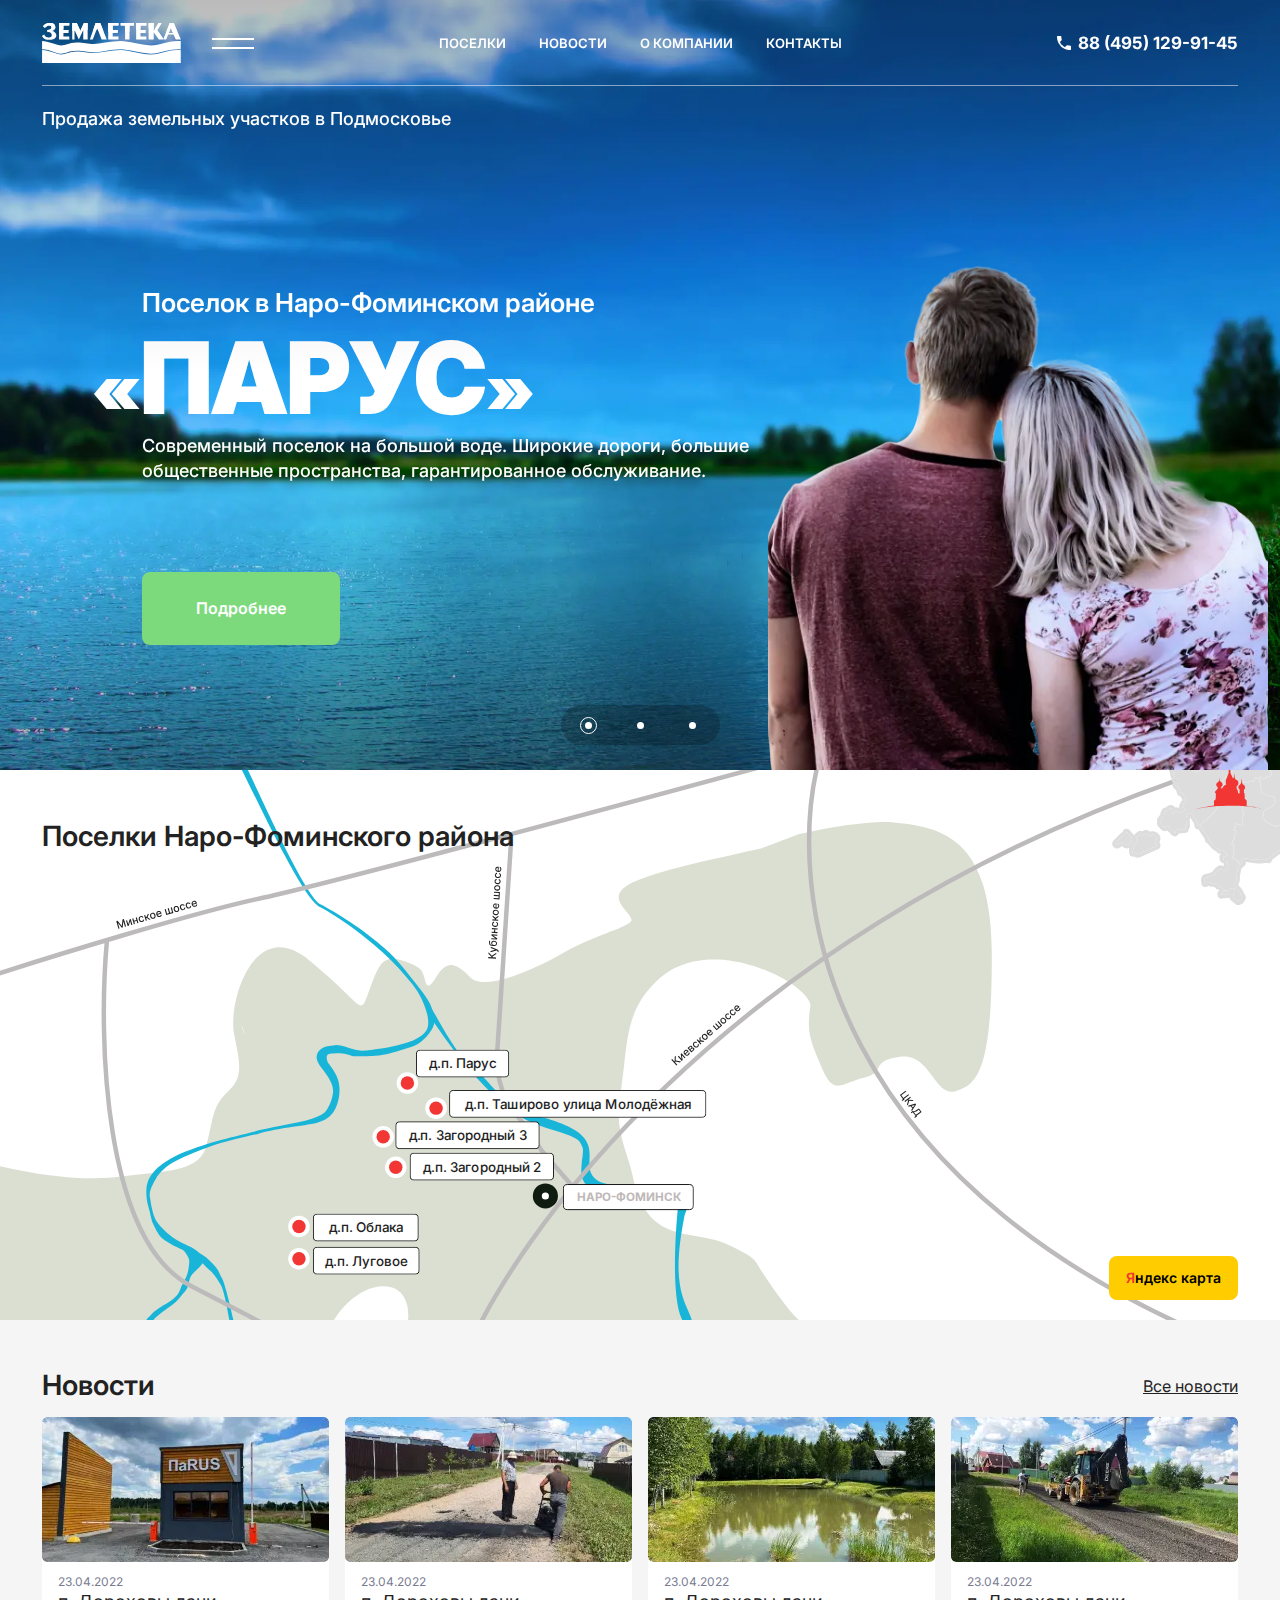
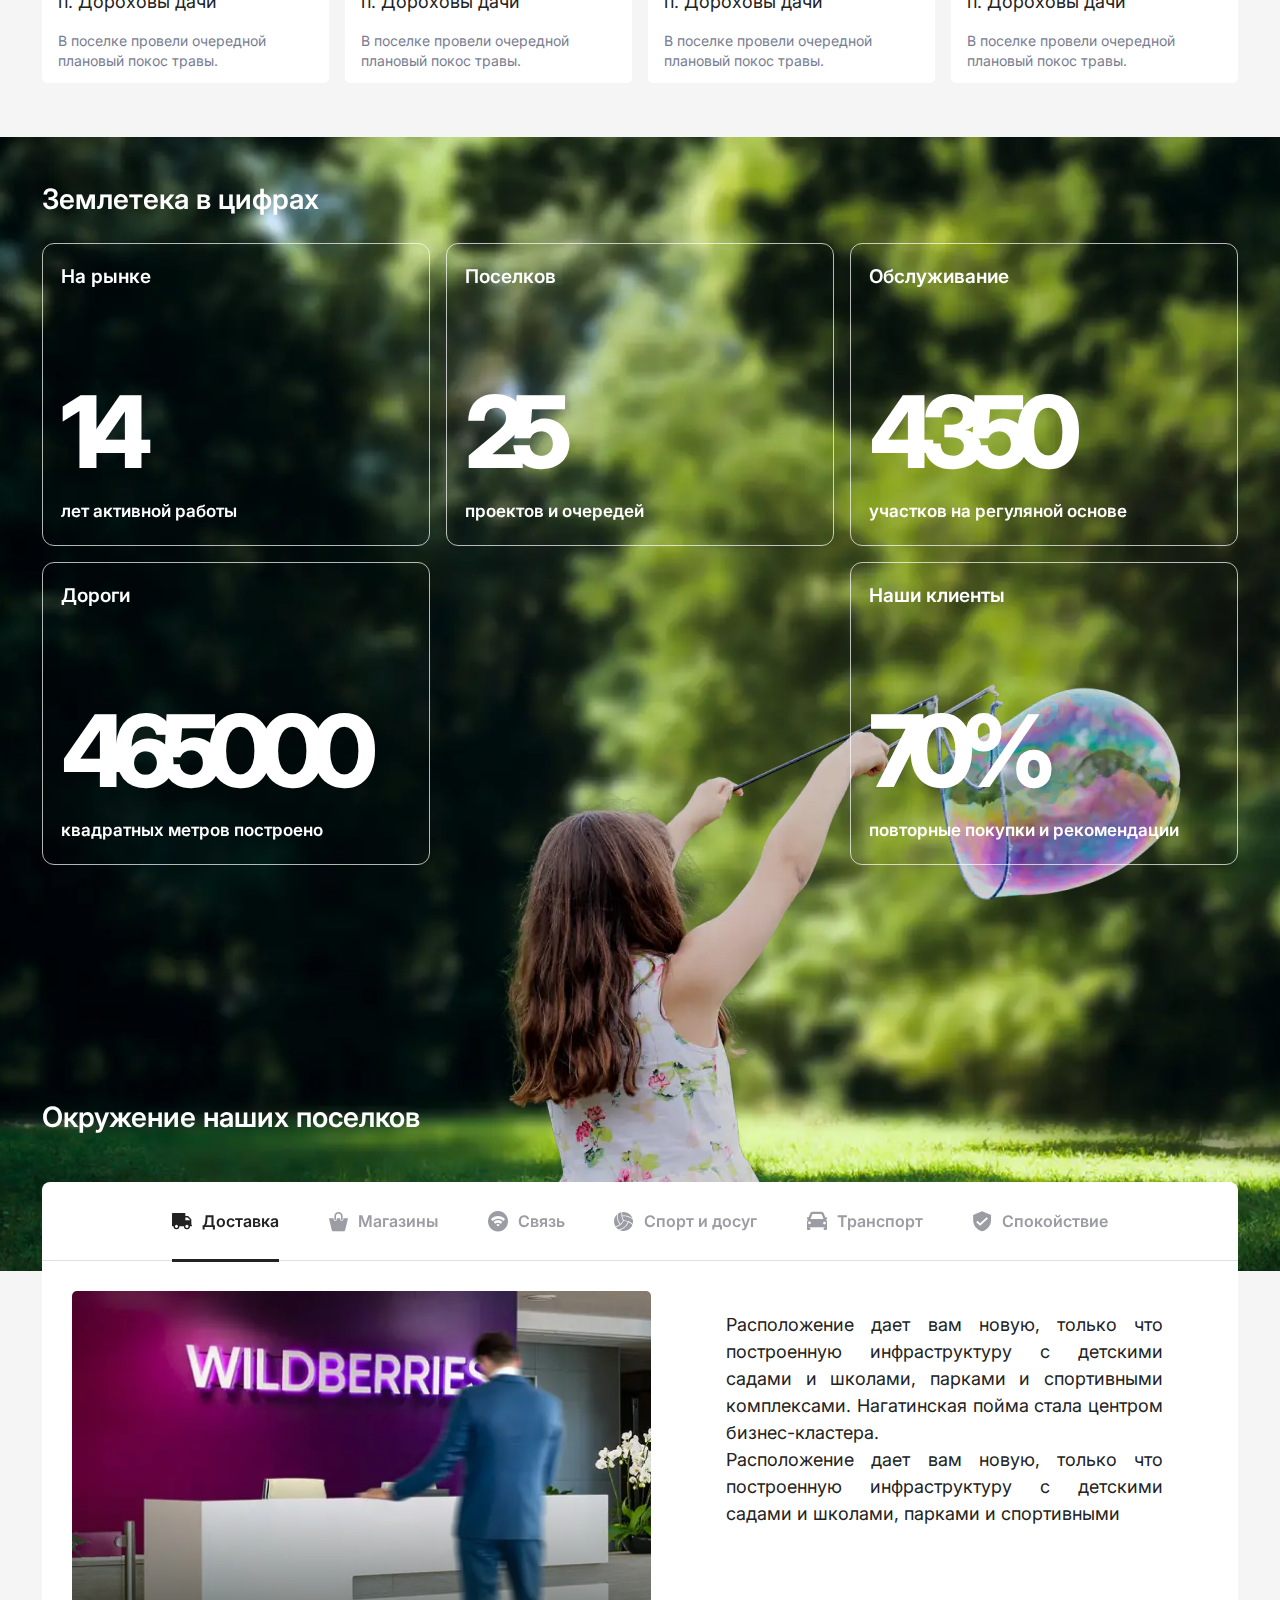
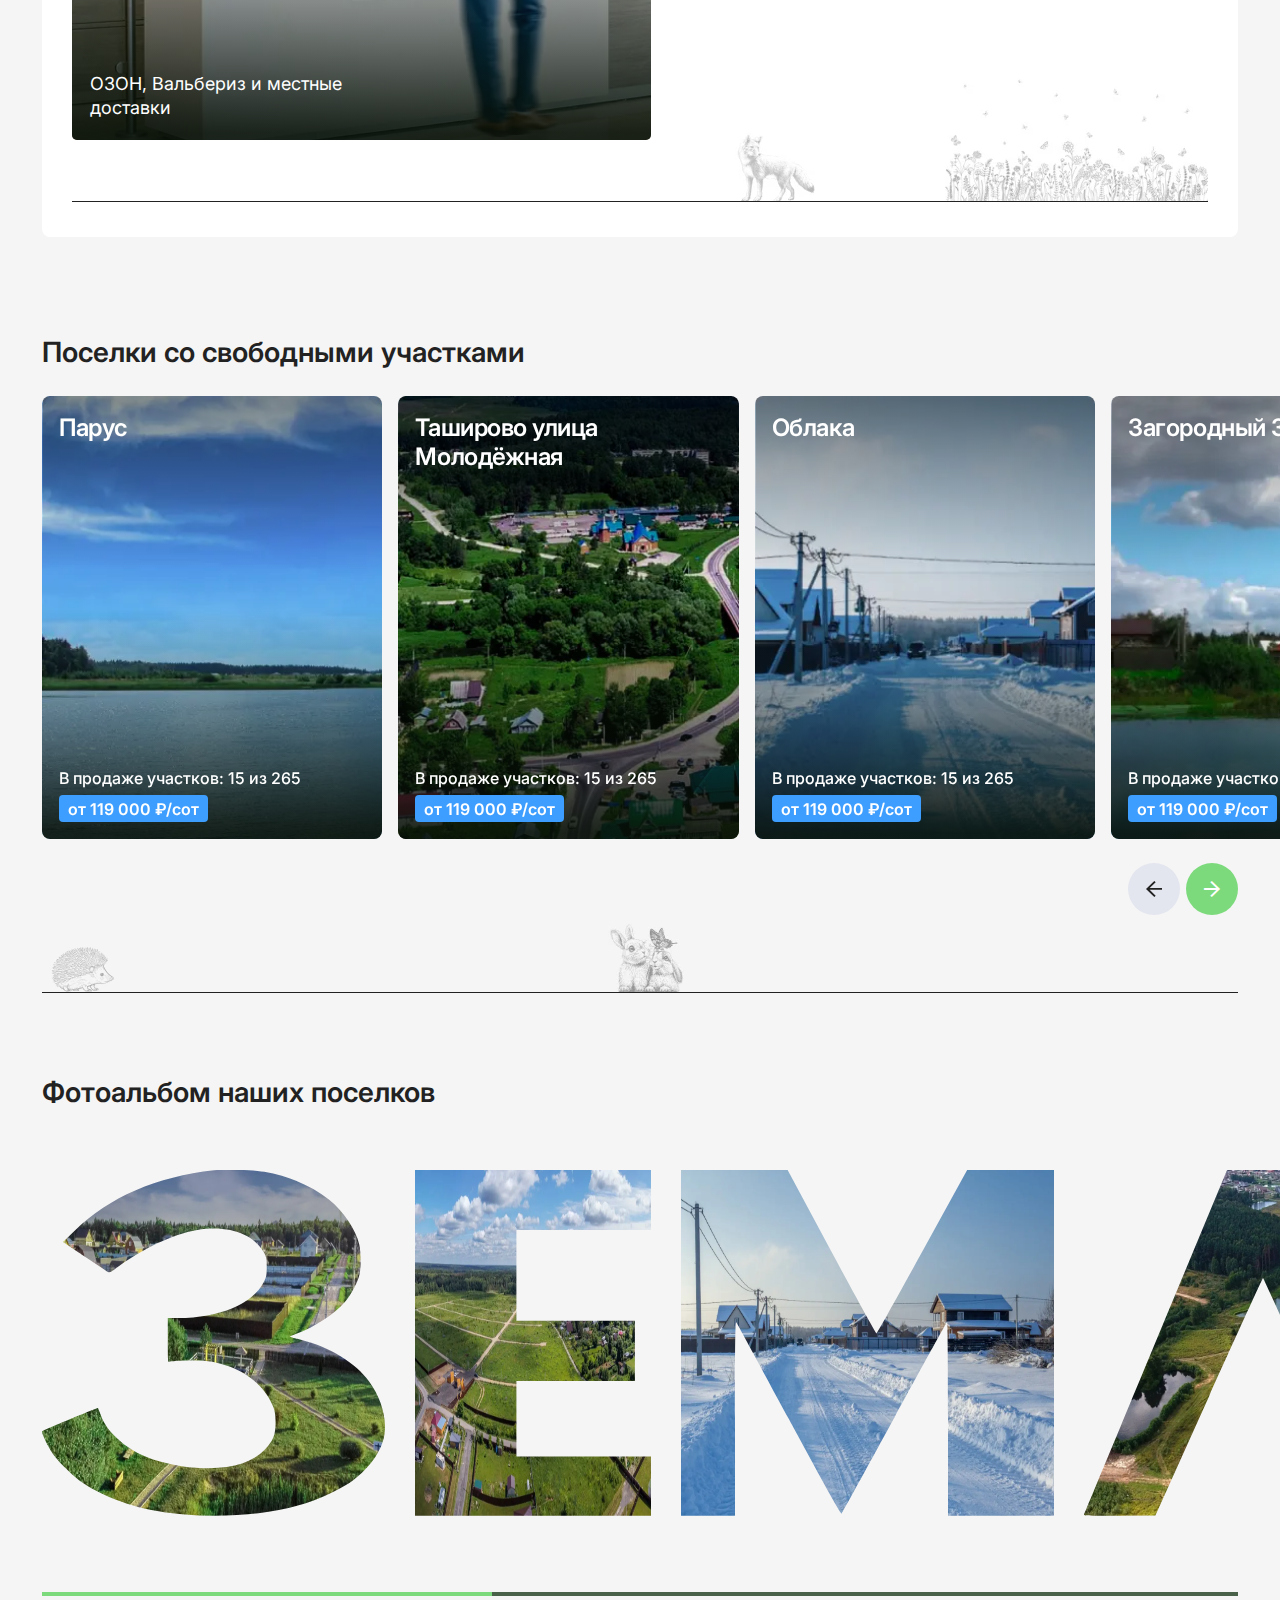
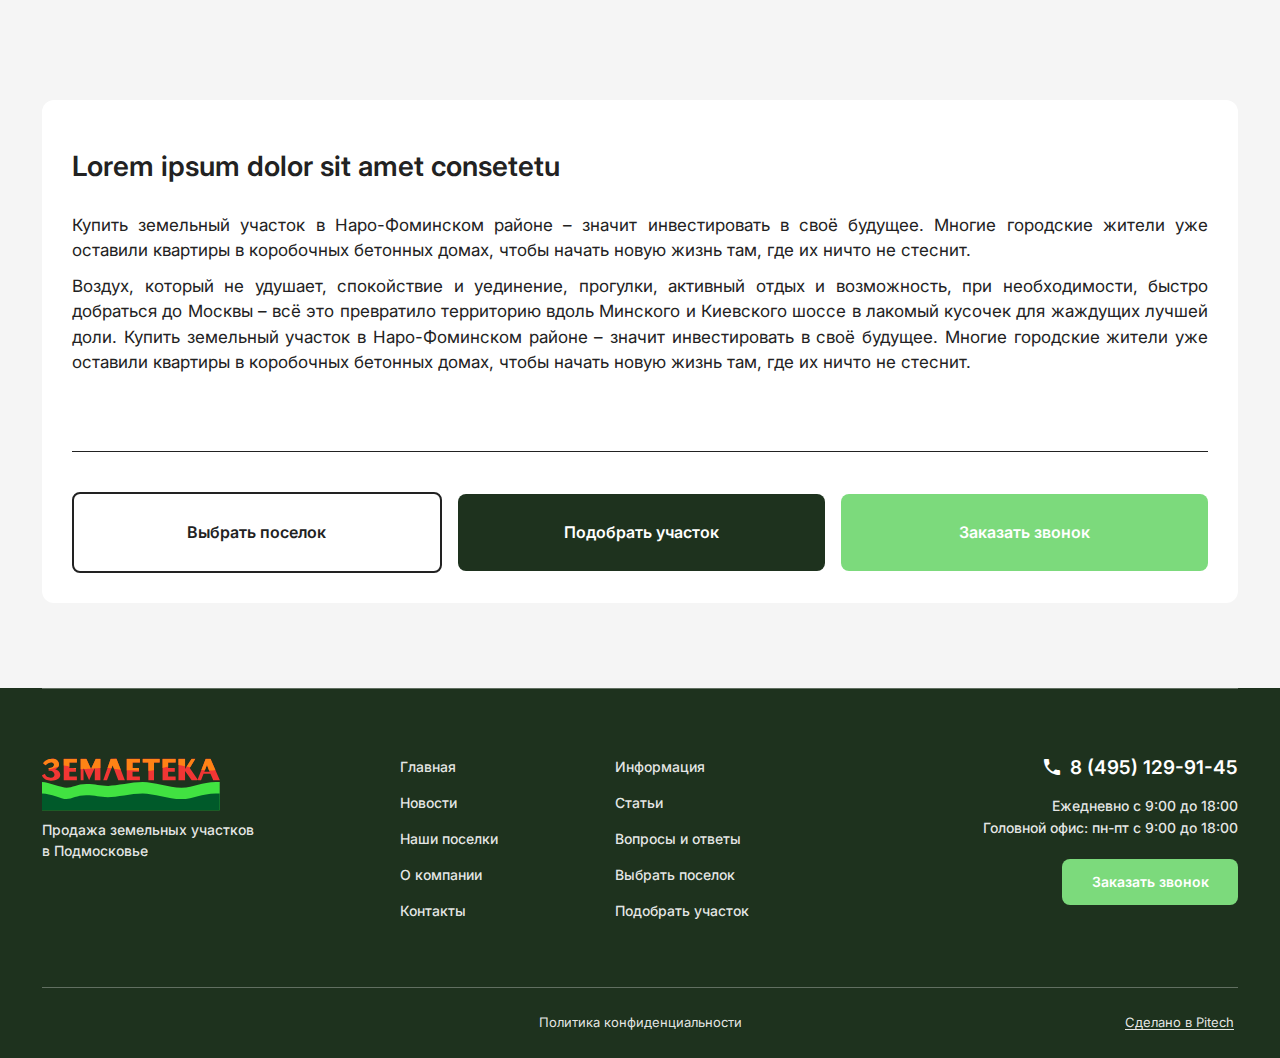
==== commit 3537e8c0: "Add files via upload" ====
--- a/index.html
+++ b/index.html
@@ -5,9 +5,9 @@
 	<title>Главная</title>
 	<meta charset="UTF-8">
 	<meta name="format-detection" content="telephone=no">
-	<link href="https://fonts.googleapis.com/css?family=Inter:regular,500,600,700,800,900&display=swap&_v=20221112185819" rel="stylesheet" />
+	<link href="https://fonts.googleapis.com/css?family=Inter:regular,500,600,700,800,900&display=swap&_v=20221121002500" rel="stylesheet" />
 	<!-- <style>body{opacity: 0;}</style> -->
-	<link rel="stylesheet" href="css/style.min.css?_v=20221112185819">
+	<link rel="stylesheet" href="css/style.min.css?_v=20221121002500">
 	<!-- <link rel="shortcut icon" href="favicon.ico"> -->
 	<!-- <meta name="robots" content="noindex, nofollow"> -->
 	<meta name="viewport" content="width=device-width, initial-scale=1.0">
@@ -24,7 +24,7 @@
 					</a>
 					<button type="button" class="header-main__burger header__burger"><span></span></button>
 				</div>
-				<div class="header-main__label-scroll">Продажа земельных <br> участков в Подмосковье</div>
+				<div class="header-main__label-scroll">Продажа земельных <br> участков в Подмосковь</div>
 
 				<div class="header-main__menu-top menu-top">
 
@@ -47,7 +47,14 @@
 										<div class="menu-top__item">
 											<div class="menu-top__title title-menu">Поселки</div>
 											<ul class="menu-top__list">
-
+												<li class="menu-top__elem"><a href="#" class="menu-top__link">д.п. Парус</a></li>
+												<li class="menu-top__elem"><a href="#" class="menu-top__link">д.п. Облака</a></li>
+												<li class="menu-top__elem"><a href="#" class="menu-top__link">д.п. Луговое</a></li>
+												<li class="menu-top__elem"><a href="#" class="menu-top__link">к.п. Загородный 2</a></li>
+												<li class="menu-top__elem"><a href="#" class="menu-top__link">д.п. Загородный 3</a></li>
+												<li class="menu-top__elem"><a href="#" class="menu-top__link">д.п. Таширово улица
+														Молодёжная</a></li>
+												<li class="menu-top__elem"><a href="#" class="menu-top__link">д.п. Бархатово</a></li>
 												<li class="menu-top__elem"><a href="#" class="menu-top__link">д.п. Парус</a></li>
 												<li class="menu-top__elem"><a href="#" class="menu-top__link">д.п. Облака</a></li>
 												<li class="menu-top__elem"><a href="#" class="menu-top__link">д.п. Луговое</a></li>
@@ -119,7 +126,7 @@
 				</nav>
 
 				<div class="header-main__actions">
-					<a href="tel:84951299145" class="header-main__phone header-main__phone_top _icon-phone"><span>8 (495) 129-91-45</span></a>
+					<a href="tel:84951299145" class="header-main__phone header-main__phone_top _icon-phone"><span>88 (495) 129-91-45</span></a>
 
 				</div>
 			</div>
@@ -295,8 +302,8 @@
 											<h5 class="content-slider__subtitle">
 												Поселок в Наро-Фоминском районе
 											</h5>
-											<h1 data-swiper-parallax-opacity="0" data-swiper-parallax-x="-100%" class="content-slider__title content-slider__title_small">
-												<span>«</span><span>Шапкино <br> парк</span>»
+											<h1 data-swiper-parallax-opacity="0" data-swiper-parallax-x="-100%" class="content-slider__title">
+												<span>«</span><span>ул. Молодежная</span>»
 											</h1>
 											<div data-swiper-parallax-opacity="0" data-swiper-parallax-x="100%" class="content-slider__text">
 												Современный поселок на большой воде. Широкие дороги, большие общественные
@@ -526,6 +533,7 @@
 								парками и спортивными</p>
 						</div> -->
 						<div data-tabs class="advantage__tabs tabs-advantage">
+
 							<nav data-tabs-titles class="tabs-advantage__navigation">
 								<button type="button" class="tabs-advantage__title _tab-active _icon-delivery">Доставка</button>
 								<button type="button" class="tabs-advantage__title _icon-shops">Магазины</button>
@@ -1003,7 +1011,7 @@
 
 
 	<div id="townships-filter" aria-hidden="true" class="popup townships-filter__popap">
-		<div class="popup__wrapper townships-filter__wrapper">
+		<div class="popup__wrapper townships-filter__wrapper popup__wrapper-inner">
 			<div class="townships-filter__header">
 				<div class="townships-filter__title">Фильтры</div>
 				<button data-close type="button" class="popup__close townships-filter__close">
@@ -1140,7 +1148,7 @@
 
 
 	<div id="plot" aria-hidden="true" class="popup plot__popap">
-		<div class="popup__wrapper plot__wrapper ">
+		<div class="popup__wrapper plot__wrapper popup__wrapper-inner">
 			<div class="popup__content plot__content">
 				<div class="plot__header">
 					<div class="plot__title">Участок №9 в поселке Парус</div>
@@ -1274,7 +1282,8 @@
 			</div>
 		</div>
 	</div>
-	<script src="js/app.min.js?_v=20221112185819"></script>
+	<script src="js/app.min.js?_v=20221121002500"></script>
+
 </body>
 
 </html>--- a/css/style.min.css
+++ b/css/style.min.css
@@ -1 +1 @@
-@charset "UTF-8";@font-face{font-family:icons;font-display:swap;src:url(../fonts/icons.woff2) format("woff2"),url(../fonts/icons.woff) format("woff");font-weight:400;font-style:normal}[class*=_icon-]:before{font-family:icons;font-style:normal;font-weight:400;font-variant:normal;text-transform:none;line-height:1;-webkit-font-smoothing:antialiased;-moz-osx-font-smoothing:grayscale}[class*=_icon-]:before{display:block}._icon-arrow:before{content:"\e900"}._icon-arrow-down:before{content:"\e901"}._icon-beach:before{content:"\e902"}._icon-calm:before{content:"\e903"}._icon-close:before{content:"\e904"}._icon-connect:before{content:"\e905"}._icon-delivery:before{content:"\e906"}._icon-electricity:before{content:"\e907"}._icon-filter:before{content:"\e908"}._icon-fishing:before{content:"\e909"}._icon-forest-areas:before{content:"\e90a"}._icon-gas:before{content:"\e90b"}._icon-good-price:before{content:"\e90c"}._icon-information:before{content:"\e90d"}._icon-Installment:before{content:"\e90e"}._icon-location:before{content:"\e90f"}._icon-monuments:before{content:"\e910"}._icon-phone:before{content:"\e911"}._icon-playground:before{content:"\e912"}._icon-plot:before{content:"\e913"}._icon-pond:before{content:"\e914"}._icon-security:before{content:"\e915"}._icon-sewerage:before{content:"\e916"}._icon-share:before{content:"\e917"}._icon-sharee:before{content:"\e918"}._icon-shop:before{content:"\e919"}._icon-shops:before{content:"\e91a"}._icon-sportsleisure:before{content:"\e91b"}._icon-square:before{content:"\e91c"}._icon-stagdart:before{content:"\e91d"}._icon-transport:before{content:"\e91e"}._icon-water:before{content:"\e91f"}._icon-way:before{content:"\e920"}*{padding:0;margin:0;border:0;outline:0}*,:after,:before{-webkit-box-sizing:border-box;box-sizing:border-box}body,html{height:100%;min-width:320px}body{color:#222;line-height:1;font-family:Inter;font-size:1rem;background:#f5f5f5;-ms-text-size-adjust:100%;-moz-text-size-adjust:100%;-webkit-text-size-adjust:100%;-webkit-font-smoothing:antialiased;-moz-osx-font-smoothing:grayscale}button,input,textarea{font-family:Inter;font-size:inherit}button{cursor:pointer;color:inherit;background-color:inherit}a{color:inherit;text-decoration:none}a:visited{text-decoration:none}a:hover{text-decoration:none}ul li{list-style:none}img{vertical-align:top}h1,h2,h3,h4,h5,h6{font-weight:inherit;font-size:inherit}.lock body{overflow:hidden;-ms-touch-action:none;touch-action:none;-ms-scroll-chaining:none;overscroll-behavior:none}.wrapper{min-height:100%;display:-webkit-box;display:-ms-flexbox;display:flex;overflow:hidden;-webkit-box-orient:vertical;-webkit-box-direction:normal;-ms-flex-direction:column;flex-direction:column}.wrapper>main{-webkit-box-flex:1;-ms-flex:1 1 auto;flex:1 1 auto}.wrapper>*{min-width:0}.wrapper_inner{background-color:#fff}.wrapper_visible{overflow:visible}.wrapper_news{background-color:#f5f5f5}[class*=__container]{max-width:74.75rem;-webkit-box-sizing:content-box;box-sizing:content-box;margin:0 auto;padding:0 .9375rem}input[type=email],input[type=tel],input[type=text],textarea{-webkit-appearance:none;-moz-appearance:none;appearance:none}.input{outline:1px solid #7f849c;padding:1.25rem 1rem;border-radius:.5rem;font-weight:500;width:100%;display:block}.input::-webkit-input-placeholder{color:#787c92;font-weight:400;font-size:1rem}.input::-moz-placeholder{color:#787c92;font-weight:400;font-size:1rem}.input:-ms-input-placeholder{color:#787c92;font-weight:400;font-size:1rem}.input::-ms-input-placeholder{color:#787c92;font-weight:400;font-size:1rem}.input::placeholder{color:#787c92;font-weight:400;font-size:1rem}.input:focus{outline:1px solid #222}textarea.input{resize:none;padding:0 0}.select{position:relative}.select__body{position:relative}.select__title{color:inherit;text-align:left;border:1px solid #b7bac2;border-radius:8px;background-color:#f5f5f5;cursor:pointer;width:100%}._select-open .select__title{border-radius:8px 8px 0 0}.select__value{display:-webkit-box;display:-ms-flexbox;display:flex;-webkit-box-orient:horizontal;-webkit-box-direction:reverse;-ms-flex-direction:row-reverse;flex-direction:row-reverse;-webkit-box-align:center;-ms-flex-align:center;align-items:center;height:2.875rem;padding:0 .75rem;gap:.625rem}.select__value::before{font-size:.8125rem;color:#000;-webkit-transition:all .3s ease 0s;-o-transition:all .3s ease 0s;transition:all .3s ease 0s}._select-open .select__value::before{-webkit-transform:rotate(-180deg);-ms-transform:rotate(-180deg);transform:rotate(-180deg)}.select__value span{font-weight:500;font-size:.875rem;line-height:1.2}.select__value>*{-webkit-box-flex:1;-ms-flex:1 1 auto;flex:1 1 auto}.select__text{-webkit-box-flex:1;-ms-flex:1 1 auto;flex:1 1 auto}.select__options{z-index:2;position:absolute;visibility:hidden;opacity:0;top:2.6875rem;border-radius:0 0 8px 8px;min-width:100%;left:0;background-color:#f5f5f5;border-top:0;border:1px solid #b7bac2;border-top:0;padding:10px 0 5px 0;-webkit-transition:all .3s ease 0s;-o-transition:all .3s ease 0s;transition:all .3s ease 0s}.select__options li{padding:.3125rem .75rem;-webkit-transition:all .3s ease 0s;-o-transition:all .3s ease 0s;transition:all .3s ease 0s}._select-open .select__options{visibility:visible;opacity:1}.select__option{display:-webkit-inline-box;display:-ms-inline-flexbox;display:inline-flex;width:100%;text-align:left;cursor:pointer;font-size:.875rem;line-height:1.2;color:inherit}input::-webkit-inner-spin-button,input::-webkit-outer-spin-button{-webkit-appearance:none;margin:0}input[type=number]{-moz-appearance:textfield}.noUi-target,.noUi-target *{-webkit-touch-callout:none;-webkit-tap-highlight-color:transparent;-webkit-user-select:none;-ms-touch-action:none;touch-action:none;-ms-user-select:none;-moz-user-select:none;user-select:none;-webkit-box-sizing:border-box;box-sizing:border-box}.noUi-target{position:relative}.noUi-base,.noUi-connects{-webkit-transform:translate(0,0);-ms-transform:translate(0,0);transform:translate(0,0);width:100%;height:100%;position:relative;z-index:1}.noUi-connects{overflow:hidden;z-index:0}.noUi-connect,.noUi-origin{will-change:transform;position:absolute;z-index:1;top:0;left:15px;height:100%;width:93%;-ms-transform-origin:0 0;-webkit-transform-origin:0 0;-webkit-transform-style:preserve-3d;transform-origin:0 0;-webkit-transform-style:flat;transform-style:flat}.noUi-txt-dir-rtl.noUi-horizontal .noUi-origin{left:0;right:auto}.noUi-vertical .noUi-origin{top:-100%;width:0}.noUi-horizontal .noUi-origin{height:0}.noUi-handle{-webkit-backface-visibility:hidden;backface-visibility:hidden;position:absolute}.noUi-touch-area{height:100%;width:100%}.noUi-state-tap .noUi-connect,.noUi-state-tap .noUi-origin{-webkit-transition:-webkit-transform .3s;transition:-webkit-transform .3s;-o-transition:transform .3s;transition:transform .3s;transition:transform .3s,-webkit-transform .3s}.noUi-state-drag *{cursor:inherit!important}.noUi-horizontal{height:18px}.noUi-horizontal .noUi-handle{width:34px;height:28px;right:-17px;top:-6px}.noUi-vertical{width:18px}.noUi-vertical .noUi-handle{width:28px;height:34px;right:-6px;bottom:-17px}.noUi-txt-dir-rtl.noUi-horizontal .noUi-handle{left:-17px;right:auto}.noUi-connects{border-radius:3px}.noUi-connect{background:#3fb8af}.noUi-draggable{cursor:ew-resize}.noUi-vertical .noUi-draggable{cursor:ns-resize}.noUi-handle{cursor:default}.noUi-active{-webkit-box-shadow:inset 0 0 1px #fff,inset 0 1px 7px #ddd,0 3px 6px -3px #bbb;box-shadow:inset 0 0 1px #fff,inset 0 1px 7px #ddd,0 3px 6px -3px #bbb}[disabled] .noUi-connect{background:#b8b8b8}[disabled] .noUi-handle,[disabled].noUi-handle,[disabled].noUi-target{cursor:not-allowed}.noUi-pips,.noUi-pips *{-webkit-box-sizing:border-box;box-sizing:border-box}.noUi-pips{position:absolute;color:#999}.noUi-value{position:absolute;white-space:nowrap;text-align:center}.noUi-value-sub{color:#ccc;font-size:10px}.noUi-marker{position:absolute;background:#ccc}.noUi-marker-sub{background:#aaa}.noUi-marker-large{background:#aaa}.noUi-pips-horizontal{padding:10px 0;height:80px;top:100%;left:0;width:100%}.noUi-value-horizontal{-webkit-transform:translate(-50%,50%);-ms-transform:translate(-50%,50%);transform:translate(-50%,50%)}.noUi-rtl .noUi-value-horizontal{-webkit-transform:translate(50%,50%);-ms-transform:translate(50%,50%);transform:translate(50%,50%)}.noUi-marker-horizontal.noUi-marker{margin-left:-1px;width:2px;height:5px}.noUi-marker-horizontal.noUi-marker-sub{height:10px}.noUi-marker-horizontal.noUi-marker-large{height:15px}.noUi-pips-vertical{padding:0 10px;height:100%;top:0;left:100%}.noUi-value-vertical{-webkit-transform:translate(0,-50%);-ms-transform:translate(0,-50%);transform:translate(0,-50%);padding-left:25px}.noUi-rtl .noUi-value-vertical{-webkit-transform:translate(0,50%);-ms-transform:translate(0,50%);transform:translate(0,50%)}.noUi-marker-vertical.noUi-marker{width:5px;height:2px;margin-top:-1px}.noUi-marker-vertical.noUi-marker-sub{width:10px}.noUi-marker-vertical.noUi-marker-large{width:15px}.noUi-tooltip{display:block;position:absolute;border:1px solid #d9d9d9;border-radius:3px;background:#fff;color:#000;padding:5px;text-align:center;white-space:nowrap}.noUi-horizontal .noUi-tooltip{-webkit-transform:translate(-50%,0);-ms-transform:translate(-50%,0);transform:translate(-50%,0);left:50%;bottom:120%}.noUi-vertical .noUi-tooltip{-webkit-transform:translate(0,-50%);-ms-transform:translate(0,-50%);transform:translate(0,-50%);top:50%;right:120%}.noUi-horizontal .noUi-origin>.noUi-tooltip{-webkit-transform:translate(50%,0);-ms-transform:translate(50%,0);transform:translate(50%,0);left:auto;bottom:10px}.noUi-vertical .noUi-origin>.noUi-tooltip{-webkit-transform:translate(0,-18px);-ms-transform:translate(0,-18px);transform:translate(0,-18px);top:auto;right:28px}body::after{content:"";background-color:rgba(0,0,0,.7);position:fixed;width:100%;height:100%;top:0;left:0;opacity:0;-webkit-transition:opacity .5s ease 0s;-o-transition:opacity .5s ease 0s;transition:opacity .5s ease 0s;pointer-events:none;z-index:149}@supports ((-webkit-backdrop-filter:blur(1px)) or (backdrop-filter:blur(1px))){body::after{background-color:rgba(0,0,0,.7);-webkit-backdrop-filter:blur(4px);backdrop-filter:blur(4px)}}.popup-show body::after{opacity:1}.popup{position:fixed;top:0;left:0;bottom:0;right:0;padding:30px 10px;-webkit-transition:visibility .5s ease 0s;-o-transition:visibility .5s ease 0s;transition:visibility .5s ease 0s;visibility:hidden;pointer-events:none}.popup_show{z-index:150;visibility:visible;overflow:auto;pointer-events:auto}.popup_show .popup__content{visibility:visible;-webkit-transform:scale(1);-ms-transform:scale(1);transform:scale(1)}.popup_show .popup__wrapper{display:-webkit-box;display:-ms-flexbox;display:flex}.popup__wrapper{display:-webkit-box;display:-ms-flexbox;display:flex;-webkit-box-orient:vertical;-webkit-box-direction:normal;-ms-flex-direction:column;flex-direction:column;-webkit-box-align:center;-ms-flex-align:center;align-items:center;min-height:100%;-webkit-box-flex:1;-ms-flex:1 1 auto;flex:1 1 auto;width:100%;-webkit-box-pack:center;-ms-flex-pack:center;justify-content:center;display:none;z-index:2;position:relative}.popup__content{visibility:hidden;-webkit-transform:scale(0);-ms-transform:scale(0);transform:scale(0);-webkit-transition:-webkit-transform .3s ease 0s;transition:-webkit-transform .3s ease 0s;-o-transition:transform .3s ease 0s;transition:transform .3s ease 0s;transition:transform .3s ease 0s,-webkit-transform .3s ease 0s;background-color:#eee;padding:20px;width:100%;border-radius:1.25rem}.lock .popup__content{visibility:visible}.gallery-township__content{background-color:transparent;width:60%}.gallery-township__close{width:2.5rem;height:2.5rem;position:absolute;top:-2.5rem;right:-7.3%;cursor:pointer;z-index:30;background:url(../img/icons/close-popap.svg) 50%/.875rem .875rem no-repeat;background-color:rgba(0,0,0,.6);-webkit-transition:all .3s ease 0s;-o-transition:all .3s ease 0s;transition:all .3s ease 0s;border-radius:50%}.gallery-township__text{position:relative}.gallery-township__image-ibg{padding-bottom:65%}.gallery-township__arrows{pointer-events:none;position:absolute;top:50%;-webkit-transform:translate(0,-100%);-ms-transform:translate(0,-100%);transform:translate(0,-100%);width:120%;left:-10%;z-index:5}.gallery-township__arrows.slider-arrows{-webkit-box-pack:justify;-ms-flex-pack:justify;justify-content:space-between}.gallery-township__arrows .slider-arrow{pointer-events:auto;border-radius:50%;height:3.25rem;background-color:#7cda7c;color:#fff;font-size:1rem;cursor:pointer;-webkit-transition:all .3s ease 0s;-o-transition:all .3s ease 0s;transition:all .3s ease 0s}.gallery-township__arrows .slider-arrow_prev::before{-webkit-transform:rotate(-180deg);-ms-transform:rotate(-180deg);transform:rotate(-180deg)}.gallery-township__arrows .swiper-button-disabled{background-color:#e3e5ef;color:#222}.gallery-township__pagination{display:-webkit-box;display:-ms-flexbox;display:flex;gap:4px;-webkit-box-pack:center;-ms-flex-pack:center;justify-content:center;color:#fff;font-size:1.0625rem}.gallery-township__link-back{display:none}.gallery-township__share{display:none}.noUi-connect{background-color:#7cda7c}.noUi-target{background-color:#eaeaea;height:4px}.noUi-handle{cursor:pointer}.noUi-handle:before{content:"";display:block;position:absolute;height:.625rem;width:1px;background:#acacac;left:.625rem;top:.6875rem}.noUi-handle:after{content:"";display:block;position:absolute;height:.625rem;width:.3125rem;border-right:1px solid #acacac;border-left:1px solid #acacac;left:.875rem;top:.6875rem}.noUi-handle{-webkit-box-shadow:none;box-shadow:none;border-radius:100%;background-color:#fff;background:#fff;border:1px solid #d6d6d6;-webkit-box-shadow:0 2px 4px rgba(0,0,0,.1);box-shadow:0 2px 4px rgba(0,0,0,.1);border-radius:50%}.noUi-horizontal .noUi-handle{width:2rem;height:2rem;top:-50%;-webkit-transform:translate(0,-50%);-ms-transform:translate(0,-50%);transform:translate(0,-50%)}.townships-filter__popap{display:-webkit-box;display:-ms-flexbox;display:flex;-webkit-box-align:center;-ms-flex-align:center;align-items:center;max-height:100vh}.townships-filter__wrapper{max-width:62.125rem!important;margin:0 auto;max-height:100%;min-height:0;overflow:hidden;background:#e6dddd;-webkit-box-shadow:0 0 30px rgba(0,0,0,.1);box-shadow:0 0 30px rgba(0,0,0,.1);border-radius:15px}.townships-filter__content{overflow:auto;background:#fff;border-radius:0;padding:0 1.75rem 1.125rem}.townships-filter__header{display:-webkit-box;display:-ms-flexbox;display:flex;-webkit-box-align:center;-ms-flex-align:center;align-items:center;-webkit-box-pack:center;-ms-flex-pack:center;justify-content:center;position:relative;min-height:4.375rem;-ms-flex-item-align:stretch;-ms-grid-row-align:stretch;align-self:stretch;background:#fff;border-radius:15px 15px 0 0;z-index:2}.townships-filter__header::before{content:"";position:absolute;width:100%;height:1px;background-color:#d6d8e3;bottom:0}.townships-filter__title{font-weight:600;line-height:1.2}.townships-filter__close{position:absolute;right:1.75rem;display:-webkit-box;display:-ms-flexbox;display:flex;-webkit-box-align:center;-ms-flex-align:center;align-items:center;-webkit-box-pack:center;-ms-flex-pack:center;justify-content:center;-webkit-box-flex:0;-ms-flex:0 0 .875rem;flex:0 0 .875rem;width:.875rem;height:.875rem}.townships-filter__body{-webkit-box-flex:1;-ms-flex:1 1 auto;flex:1 1 auto}.townships-filter__range{display:-webkit-box;display:-ms-flexbox;display:flex;-webkit-box-pack:justify;-ms-flex-pack:justify;justify-content:space-between;-webkit-column-gap:2.125rem;-moz-column-gap:2.125rem;column-gap:2.125rem;row-gap:1.875rem;border-bottom:1px solid #d6d8e3;padding:1.8125rem 0 2.5625rem 0}.townships-filter__choice{border-bottom:1px solid #d6d8e3;padding:2rem 0 2.5rem 0}.townships-filter__choice_last{border-bottom:none}.townships-filter__bottom{display:-webkit-box;display:-ms-flexbox;display:flex;-webkit-box-pack:justify;-ms-flex-pack:justify;justify-content:space-between;-webkit-box-align:center;-ms-flex-align:center;align-items:center;-ms-flex-item-align:stretch;-ms-grid-row-align:stretch;align-self:stretch;padding:1rem 1.875rem;background:#fff;border-top:1px solid #d6d8e3;border-radius:0 0 15px 15px}.townships-filter__reset{font-size:.875rem;line-height:1.4;text-decoration:underline;color:#000}.townships-filter__showmore{font-weight:600;font-size:.875rem;width:13.0625rem;min-height:3rem;padding:.3125rem;display:-webkit-box;display:-ms-flexbox;display:flex;-webkit-box-pack:center;-ms-flex-pack:center;justify-content:center;-webkit-box-align:center;-ms-flex-align:center;align-items:center;color:#fff;background:#1e321e;border-radius:8px}.townships-filter__showmore span{pointer-events:none}.item-range{-webkit-box-flex:0;-ms-flex:0 1 50%;flex:0 1 50%}.item-range__title{font-weight:500;font-size:1.25rem;line-height:1.2}.item-range__slider{margin:1.5rem 0 1.6875rem}.item-range__inputs{display:-webkit-box;display:-ms-flexbox;display:flex;-webkit-box-align:center;-ms-flex-align:center;align-items:center}.item-range__label{-webkit-box-flex:0;-ms-flex:0 0 8.375rem;flex:0 0 8.375rem;height:3.875rem;border:1px solid #b8bac7;border-radius:8px;padding:.5625rem 1rem;display:-webkit-box;display:-ms-flexbox;display:flex;-webkit-box-orient:vertical;-webkit-box-direction:normal;-ms-flex-direction:column;flex-direction:column;-webkit-box-pack:justify;-ms-flex-pack:justify;justify-content:space-between}.item-range__text{font-size:.8125rem;line-height:1.2;color:#787c92}.item-range__input{width:100%;font-weight:500;line-height:1.2}.item-range__label-separation{width:1rem;height:.125rem;background-color:#c6c6c6;margin:0 .3125rem}.choice__title{font-weight:500;font-size:1.25rem;line-height:1.2;margin-bottom:1.0625rem}.choice__inputs{display:-webkit-box;display:-ms-flexbox;display:flex;-ms-flex-wrap:wrap;flex-wrap:wrap;-webkit-column-gap:2.4375rem;-moz-column-gap:2.4375rem;column-gap:2.4375rem;row-gap:1.25rem}.choice__checkbox-input{display:none}.choice__checkbox-input:checked+.choice__checkbox-label::after{-webkit-transform:scale(1);-ms-transform:scale(1);transform:scale(1)}.choice__checkbox-input:checked+.choice__checkbox-label::before{border:1px solid #222;background-color:#222}.choice__checkbox-input:checked+.choice__checkbox-label{color:#222}.choice__checkbox-label{font-size:.9375rem;line-height:1.3;display:-webkit-inline-box;display:-ms-inline-flexbox;display:inline-flex;-webkit-box-align:center;-ms-flex-align:center;align-items:center;position:relative;gap:.5625rem;cursor:pointer}.choice__checkbox-label::before{content:"";-webkit-box-flex:0;-ms-flex:0 0 1.25rem;flex:0 0 1.25rem;width:1.25rem;height:1.25rem;border:1px solid #b5b5b5;border-radius:.25rem;-webkit-transition:all .2s ease 0s;-o-transition:all .2s ease 0s;transition:all .2s ease 0s}.choice__checkbox-label::after{-webkit-transition:-webkit-transform .2s ease 0s;transition:-webkit-transform .2s ease 0s;-o-transition:transform .2s ease 0s;transition:transform .2s ease 0s;transition:transform .2s ease 0s,-webkit-transform .2s ease 0s;content:"";background:url(../img/icons/check-white.svg) no-repeat;position:absolute;left:.25rem;width:.75rem;height:.5625rem;-webkit-transform:scale(0);-ms-transform:scale(0);transform:scale(0)}.plot__content{max-width:49rem;padding:0;background:#fff;-webkit-box-shadow:0 0 30px rgba(0,0,0,.1);box-shadow:0 0 30px rgba(0,0,0,.1);border-radius:.9375rem}.plot__header{display:-webkit-box;display:-ms-flexbox;display:flex;-webkit-box-align:center;-ms-flex-align:center;align-items:center;text-align:center;-webkit-box-pack:center;-ms-flex-pack:center;justify-content:center;padding:.3125rem 3.125rem;position:relative;min-height:4.375rem}.plot__header::before{content:"";position:absolute;width:100%;height:1px;background-color:#d6d8e3;bottom:0}.plot__title{font-weight:600;font-size:1.625rem;line-height:1.2}.plot__close{position:absolute;right:1.5rem;display:-webkit-box;display:-ms-flexbox;display:flex;-webkit-box-align:center;-ms-flex-align:center;align-items:center;-webkit-box-pack:center;-ms-flex-pack:center;justify-content:center;-webkit-box-flex:0;-ms-flex:0 0 .875rem;flex:0 0 .875rem;width:.875rem;height:.875rem}.plot__body{padding:1.875rem 1.875rem 0}.plot__info{display:-webkit-box;display:-ms-flexbox;display:flex;gap:1.625rem}.plot__image{min-width:0;-webkit-box-flex:0;-ms-flex:0 0 49%;flex:0 0 49%}.plot__slider{border-radius:8px}.plot__slide{width:100%;height:27.5625rem}.plot__slide img{width:100%;height:100%;-o-object-fit:cover;object-fit:cover;-o-object-position:cover;object-position:cover}.plot__control{margin-top:-2.5rem;display:-webkit-box;display:-ms-flexbox;display:flex;-webkit-box-pack:center;-ms-flex-pack:center;justify-content:center;position:relative;z-index:22;-webkit-transform:translate(0,-10px);-ms-transform:translate(0,-10px);transform:translate(0,-10px)}.plot__dotts.swiper-pagination-bullets{background:rgba(0,0,0,.5)}.plot__list:not(:last-child){margin-bottom:2.25rem;margin-top:.6875rem}.plot__item{display:-webkit-box;display:-ms-flexbox;display:flex;-webkit-box-pack:start;-ms-flex-pack:start;justify-content:start;-webkit-box-align:center;-ms-flex-align:center;align-items:center;font-size:.9375rem;line-height:1.2666666667;gap:.5rem}.plot__item:not(:last-child){margin-bottom:1rem}.plot__item:before{display:-webkit-box;display:-ms-flexbox;display:flex;width:.9375rem;-webkit-box-pack:center;-ms-flex-pack:center;justify-content:center;font-size:1.0625rem}.plot__item_green:not(:last-child){margin-bottom:1.375rem}.plot__item_green::before{color:#7cda7c}.plot__separation{width:100%;background-color:#d6d8e3;height:1px;margin:1.9375rem 0 1.3125rem}.plot__about{font-size:.9375rem;line-height:1.6;text-align:justify;margin-bottom:2.1875rem}.plot__about p:not(:last-child){margin-bottom:10px}.plot__location-title{font-weight:600;font-size:1.125rem;line-height:1.2;margin-bottom:1rem}.plot__location-image-ibg{padding-bottom:48.8950276243%;margin-bottom:2.5rem;border-radius:8px}.plot__bottom{border-top:1px solid #d6d6d6;display:-webkit-box;display:-ms-flexbox;display:flex;-webkit-box-pack:justify;-ms-flex-pack:justify;justify-content:space-between;-webkit-box-align:center;-ms-flex-align:center;align-items:center;margin:0 -1.875rem;padding:.625rem 1.875rem;min-height:5rem}.plot__bottom-price1{font-size:.9375rem;line-height:1.3}.plot__bottom-price1:not(:last-child){margin-bottom:6px}.plot__bottom-price2{font-weight:500;font-size:1.375rem;line-height:1.1}.plot__bottom-reservation{display:-webkit-box;display:-ms-flexbox;display:flex;-webkit-box-pack:center;-ms-flex-pack:center;justify-content:center;-webkit-box-align:center;-ms-flex-align:center;align-items:center;font-weight:600;font-size:.875rem;line-height:1.2142857143;padding:.9375rem .875rem;min-height:3.2875rem;width:11.625rem;border-radius:.5rem;-webkit-transition:background-color .3s ease 0s;-o-transition:background-color .3s ease 0s;transition:background-color .3s ease 0s;color:#fff;background-color:#1e321e;-webkit-transition:all .3s ease 0s;-o-transition:all .3s ease 0s;transition:all .3s ease 0s}.bottom-reserv{-webkit-transition:all .3s ease 0s;-o-transition:all .3s ease 0s;transition:all .3s ease 0s;border-top:1px solid #d6d6d6;display:block;display:-webkit-box;display:-ms-flexbox;display:flex;-webkit-box-orient:vertical;-webkit-box-direction:normal;-ms-flex-direction:column;flex-direction:column;-webkit-box-align:center;-ms-flex-align:center;align-items:center;padding:2.1875rem 6rem 1.4375rem;margin:0 -1.875rem}.bottom-reserv__top{text-align:center}.bottom-reserv__title{font-weight:600;font-size:1.75rem;margin-bottom:.875rem}.bottom-reserv__text{font-size:.9375rem;line-height:1.6;max-width:27.9375rem;margin-bottom:1.4375rem}.bottom-reserv__form{-ms-flex-item-align:stretch;-ms-grid-row-align:stretch;align-self:stretch}.bottom-reserv__item{display:-webkit-box;display:-ms-flexbox;display:flex;-webkit-box-align:center;-ms-flex-align:center;align-items:center;gap:.625rem}.bottom-reserv__input{-webkit-box-flex:1;-ms-flex:1 1 auto;flex:1 1 auto}.bottom-reserv__button{display:-webkit-box;display:-ms-flexbox;display:flex;-webkit-box-pack:center;-ms-flex-pack:center;justify-content:center;-webkit-box-align:center;-ms-flex-align:center;align-items:center;font-weight:600;font-size:.875rem;line-height:1.2142857143;padding:.3125rem .875rem;min-height:3.875rem;width:14.25rem;border-radius:.5rem;-webkit-transition:background-color .3s ease 0s;-o-transition:background-color .3s ease 0s;transition:background-color .3s ease 0s;color:#fff;background-color:#1e321e;-webkit-transition:all .3s ease 0s;-o-transition:all .3s ease 0s;transition:all .3s ease 0s}.bottom-reserv__checkbox{max-width:19.375rem;margin:0 auto;margin-top:1.5rem}.bottom-reserv__checkbox-input{display:none}.bottom-reserv__checkbox-input:checked+.bottom-reserv__checkbox-label::after{-webkit-transform:scale(1);-ms-transform:scale(1);transform:scale(1)}.bottom-reserv__checkbox-input:checked+.bottom-reserv__checkbox-label::before{border:1px solid #222}.bottom-reserv__checkbox-label{font-size:.6875rem;line-height:1.1;display:-webkit-box;display:-ms-flexbox;display:flex;-webkit-box-align:center;-ms-flex-align:center;align-items:center;position:relative;cursor:pointer}.bottom-reserv__checkbox-label::before{content:"";margin-right:.5625rem;-webkit-box-flex:0;-ms-flex:0 0 1.25rem;flex:0 0 1.25rem;height:1.25rem;border:1px solid #b5b5b5;border-radius:.25rem;-webkit-transition:all .3s ease 0s;-o-transition:all .3s ease 0s;transition:all .3s ease 0s}.bottom-reserv__checkbox-label::after{-webkit-transition:-webkit-transform .3s ease 0s;transition:-webkit-transform .3s ease 0s;-o-transition:transform .3s ease 0s;transition:transform .3s ease 0s;transition:transform .3s ease 0s,-webkit-transform .3s ease 0s;content:"";background:url(../img/icons/check.svg) no-repeat;position:absolute;left:.25rem;width:.75rem;height:.5625rem;-webkit-transform:scale(0);-ms-transform:scale(0);transform:scale(0)}.bottom-reserv__checkbox-label a{text-decoration:underline;-webkit-transition:all .2s ease 0s;-o-transition:all .2s ease 0s;transition:all .2s ease 0s}.bottom-reserv__checkbox-label a:hover{text-decoration:none}.callback__header{display:-webkit-box;display:-ms-flexbox;display:flex;-webkit-box-align:center;-ms-flex-align:center;align-items:center;-webkit-box-pack:center;-ms-flex-pack:center;justify-content:center;position:relative;min-height:4.375rem;-ms-flex-item-align:stretch;-ms-grid-row-align:stretch;align-self:stretch;z-index:2}.callback__header::before{content:"";position:absolute;width:100%;height:1px;background-color:#d6d8e3;bottom:0}.callback__title{font-weight:600;font-size:20px;line-height:20px}.callback__close{position:absolute;right:1.5625rem;display:-webkit-box;display:-ms-flexbox;display:flex;-webkit-box-align:center;-ms-flex-align:center;align-items:center;-webkit-box-pack:center;-ms-flex-pack:center;justify-content:center;-webkit-box-flex:0;-ms-flex:0 0 .875rem;flex:0 0 .875rem;width:.875rem;height:.875rem}.callback__content{max-width:34.375rem;padding:0;background:#fff;-webkit-box-shadow:0 0 30px rgba(0,0,0,.1);box-shadow:0 0 30px rgba(0,0,0,.1);border-radius:15px}.callback__body{padding:1.8125rem 1.875rem 2.125rem}.callback__text{font-weight:600;font-size:1.125rem;line-height:1.2;text-align:center;margin-bottom:1.25rem}.callback__form{display:-webkit-box;display:-ms-flexbox;display:flex;-webkit-box-orient:vertical;-webkit-box-direction:normal;-ms-flex-direction:column;flex-direction:column}.callback__item{display:-webkit-box;display:-ms-flexbox;display:flex;-webkit-column-gap:.875rem;-moz-column-gap:.875rem;column-gap:.875rem;margin-bottom:1.875rem}.callback__button{display:-webkit-box;display:-ms-flexbox;display:flex;-webkit-box-pack:center;-ms-flex-pack:center;justify-content:center;-webkit-box-align:center;-ms-flex-align:center;align-items:center;margin-bottom:2.0625rem;-ms-flex-item-align:center;-ms-grid-row-align:center;align-self:center;height:3.875rem;width:14.25rem;font-weight:600;font-size:1rem;line-height:1.1875;padding:.625rem .625rem;color:#fff;background-color:#1e321e;border-radius:.5rem}.callback__checkbox{-ms-flex-item-align:center;-ms-grid-row-align:center;align-self:center}.callback__checkbox-input{display:none}.callback__checkbox-input:checked+.callback__checkbox-label::after{-webkit-transform:scale(1);-ms-transform:scale(1);transform:scale(1)}.callback__checkbox-input:checked+.callback__checkbox-label::before{border:1px solid #222;background-color:#222}.callback__checkbox-input:checked+.callback__checkbox-label{color:#222}.callback__checkbox-label{font-size:.9375rem;line-height:1.3;display:-webkit-inline-box;display:-ms-inline-flexbox;display:inline-flex;-webkit-box-align:center;-ms-flex-align:center;align-items:center;position:relative;gap:.5625rem;cursor:pointer}.callback__checkbox-label::before{content:"";-webkit-box-flex:0;-ms-flex:0 0 1.25rem;flex:0 0 1.25rem;width:1.25rem;height:1.25rem;border:1px solid #b5b5b5;border-radius:.25rem;-webkit-transition:all .2s ease 0s;-o-transition:all .2s ease 0s;transition:all .2s ease 0s}.callback__checkbox-label::after{-webkit-transition:-webkit-transform .2s ease 0s;transition:-webkit-transform .2s ease 0s;-o-transition:transform .2s ease 0s;transition:transform .2s ease 0s;transition:transform .2s ease 0s,-webkit-transform .2s ease 0s;content:"";background:url(../img/icons/check-white.svg) no-repeat;position:absolute;left:.25rem;width:.75rem;height:.5625rem;-webkit-transform:scale(0);-ms-transform:scale(0);transform:scale(0)}.callback__checkbox-label a{text-decoration:underline;-webkit-transition:all .2s ease 0s;-o-transition:all .2s ease 0s;transition:all .2s ease 0s;font-size:.75rem;line-height:1.6}.callback__checkbox-label a:hover{text-decoration:none}[data-showmore-content]{-webkit-transition:all .3s ease 0s;-o-transition:all .3s ease 0s;transition:all .3s ease 0s}._showmore-active [data-showmore-content]:after{display:none}[data-showmore-button] span:last-child{display:none}._showmore-active [data-showmore-button] span{display:none}._showmore-active [data-showmore-button] span:last-child{display:-webkit-box;display:-ms-flexbox;display:flex}[data-sticky]{position:relative}[class*=-ibg]{position:relative}[class*=-ibg] img{position:absolute;width:100%;height:100%;top:0;left:0;-o-object-fit:cover;object-fit:cover;-o-object-position:bottom;object-position:bottom}[class*=-ibg_contain] img{-o-object-fit:contain;object-fit:contain}.page_inner{padding-top:.75rem;display:-webkit-box;display:-ms-flexbox;display:flex;-webkit-box-orient:vertical;-webkit-box-direction:normal;-ms-flex-direction:column;flex-direction:column}.page_inner-catalog{padding-top:5.9375rem;display:-webkit-box;display:-ms-flexbox;display:flex;-webkit-box-orient:vertical;-webkit-box-direction:normal;-ms-flex-direction:column;flex-direction:column}.page_inner-news{background-color:#f5f5f5;padding-top:5.9375rem;display:-webkit-box;display:-ms-flexbox;display:flex;-webkit-box-orient:vertical;-webkit-box-direction:normal;-ms-flex-direction:column;flex-direction:column}.page__header{margin-bottom:1rem}.title{font-weight:600;line-height:1.2}.title_white{color:#fff}.title-menu{font-weight:600;color:#fff}.title-township{font-weight:600;line-height:1.2}.title-about{font-weight:600;font-size:1.625rem;line-height:1.1923076923}.button{font-weight:600;display:-webkit-box;display:-ms-flexbox;display:flex;-webkit-box-pack:center;-ms-flex-pack:center;justify-content:center;-webkit-box-align:center;-ms-flex-align:center;align-items:center;line-height:1.1875;color:#fff;padding:1.6875rem .625rem;min-width:12.375rem;background-color:#7cda7c;border-radius:.5rem;-webkit-transition:background-color .3s ease 0s;-o-transition:background-color .3s ease 0s;transition:background-color .3s ease 0s;font-size:1.125rem}.button_menu{background-color:transparent;padding:1.0625rem .625rem;border:2px solid rgba(255,255,255,.2);font-size:.875rem}.button_white{background-color:#fff;border:2px solid #222;color:#222}.button_black{color:#fff;background-color:#1e321e}.swiper-pagination-bullets{display:-webkit-box;display:-ms-flexbox;display:flex;-ms-flex-wrap:wrap;flex-wrap:wrap;background:rgba(0,0,0,.2);border-radius:1.25rem;min-height:2.5rem;-webkit-box-align:center;-ms-flex-align:center;align-items:center;padding:0 1.1875rem}.swiper-pagination-bullet{cursor:pointer;-webkit-box-flex:0;-ms-flex:0 0 1.0625rem;flex:0 0 1.0625rem;height:1.0625rem;width:1.0625rem;position:relative;display:-webkit-box;display:-ms-flexbox;display:flex;-webkit-box-pack:center;-ms-flex-pack:center;justify-content:center;-webkit-box-align:center;-ms-flex-align:center;align-items:center;margin:2px 0}.swiper-pagination-bullet:not(:last-child){margin-right:2.1875rem}.swiper-pagination-bullet::after{content:"";width:.4375rem;height:.4375rem;background-color:#fff;border-radius:50%;-webkit-transition:background-color .3s ease 0s;-o-transition:background-color .3s ease 0s;transition:background-color .3s ease 0s}.swiper-pagination-bullet::before{content:"";position:absolute;top:0;left:0;width:100%;height:100%;border-radius:50%;border:1px solid #fff;-webkit-transition:-webkit-transform .3s ease 0s;transition:-webkit-transform .3s ease 0s;-o-transition:transform .3s ease 0s;transition:transform .3s ease 0s;transition:transform .3s ease 0s,-webkit-transform .3s ease 0s;-webkit-transform:scale(0);-ms-transform:scale(0);transform:scale(0)}.swiper-pagination-bullet-active::after{background-color:#fff}.swiper-pagination-bullet-active::before{-webkit-transform:scale(1);-ms-transform:scale(1);transform:scale(1)}.slider-arrows{display:-ms-grid;display:grid;-ms-grid-columns:(3.25rem)[2];grid-template-columns:repeat(2,3.25rem);-webkit-column-gap:.375rem;-moz-column-gap:.375rem;column-gap:.375rem;-webkit-box-pack:end;-ms-flex-pack:end;justify-content:end}.slider-arrow{pointer-events:auto;border-radius:50%;height:3.25rem;background-color:#7cda7c;color:#fff;font-size:1rem;cursor:pointer;-webkit-transition:all .3s ease 0s;-o-transition:all .3s ease 0s;transition:all .3s ease 0s}.slider-arrow_prev::before{-webkit-transform:rotate(-180deg);-ms-transform:rotate(-180deg);transform:rotate(-180deg)}.swiper-button-disabled{background-color:#e3e5ef;color:#222}.breadcrumbs{white-space:nowrap;overflow:auto;min-height:1.25rem}.breadcrumbs__list{display:-webkit-box;display:-ms-flexbox;display:flex}.breadcrumbs__item{position:relative}.breadcrumbs__item:not(:last-child)::after{content:"/";margin-right:5px;margin-left:2px;color:#787c92;font-size:.875rem}.breadcrumbs__link{-webkit-transition:all .3s ease 0s;-o-transition:all .3s ease 0s;transition:all .3s ease 0s;color:#787c92;font-size:.875rem;line-height:1.4}.breadcrumbs__current{color:#787c92;font-size:.875rem;line-height:1.4}.free-plot__slide{position:relative;-webkit-transition:all .9s ease 0s;-o-transition:all .9s ease 0s;transition:all .9s ease 0s;border-radius:8px;overflow:hidden}.free-plot__slide-body{position:absolute;width:100%;height:100%;z-index:2;display:-webkit-box;display:-ms-flexbox;display:flex;-webkit-box-orient:vertical;-webkit-box-direction:normal;-ms-flex-direction:column;flex-direction:column;padding:1.0625rem;color:#fff}.free-plot__slide-title{-webkit-box-flex:1;-ms-flex:1 1 auto;flex:1 1 auto;font-weight:600;line-height:1.2083333333;letter-spacing:-.02em}.free-plot__slide-text{font-weight:500;line-height:1.25}.free-plot__slide-text:not(:last-child){margin-bottom:.4375rem}.free-plot__slide-price{background:#3d9eff;border-radius:4px;display:-webkit-inline-box;display:-ms-inline-flexbox;display:inline-flex;min-height:1.6875rem;-webkit-box-align:center;-ms-flex-align:center;align-items:center;-ms-flex-item-align:start;-ms-grid-row-align:start;align-self:start;padding:0 .5625rem;font-weight:600;line-height:1.25}.free-plot__slide-image-ibg{overflow:hidden;padding-bottom:130.1492537313%}.free-plot__slide-image-ibg_sale{padding-bottom:112.3711340206%}.free-plot__slide-image-ibg_sold{padding-bottom:57.9896907216%}.free-plot__slide-image-ibg::before{content:"";position:absolute;top:0;left:0;right:0;height:39%;width:100%;background:-webkit-gradient(linear,left bottom,left top,color-stop(2.7%,rgba(0,0,0,.45)),to(rgba(0,0,0,0)));background:-o-linear-gradient(bottom,rgba(0,0,0,.45) 2.7%,rgba(0,0,0,0) 100%);background:linear-gradient(360deg,rgba(0,0,0,.45) 2.7%,rgba(0,0,0,0) 100%);-webkit-transform:rotate(-180deg);-ms-transform:rotate(-180deg);transform:rotate(-180deg);z-index:1}.free-plot__slide-image-ibg::after{content:"";position:absolute;bottom:0;left:0;right:0;height:52%;width:100%;background:-webkit-gradient(linear,left bottom,left top,color-stop(2.7%,rgba(7,16,7,.9)),to(rgba(0,0,0,0)));background:-o-linear-gradient(bottom,rgba(7,16,7,.9) 2.7%,rgba(0,0,0,0) 100%);background:linear-gradient(360deg,rgba(7,16,7,.9) 2.7%,rgba(0,0,0,0) 100%);z-index:1}.news__items{display:-ms-grid;display:grid;gap:1rem}.news__items_main{-ms-grid-columns:(minmax(auto,17.9375rem))[4];grid-template-columns:repeat(4,minmax(auto,17.9375rem))}.news__items::-webkit-scrollbar{display:none}.news__items_page{-ms-grid-columns:(1fr)[4];grid-template-columns:repeat(4,1fr)}.news__column{display:-webkit-box;display:-ms-flexbox;display:flex}.news__item{width:100%;background:#fff;border-radius:5px;display:-webkit-box;display:-ms-flexbox;display:flex;-webkit-box-orient:vertical;-webkit-box-direction:normal;-ms-flex-direction:column;flex-direction:column;-webkit-transition:all .3s ease 0s;-o-transition:all .3s ease 0s;transition:all .3s ease 0s}.item-news__image-ibg{border-radius:5px;overflow:hidden;padding-bottom:50.5226480836%}.item-news__image-ibg img{-webkit-transition:all .3s ease 0s;-o-transition:all .3s ease 0s;transition:all .3s ease 0s}.item-news__body{padding:.75rem 1rem;display:-ms-grid;display:grid;grid-auto-flow:row;-ms-grid-rows:auto minmax(2.5rem,auto) 1fr;-ms-grid-columns:1fr;grid-template:auto minmax(2.5rem,auto) 1fr/1fr;height:100%;color:#787c92}.item-news__date{line-height:1.25}.item-news__date:not(:last-child){margin-bottom:2px}.item-news__title{color:#222;line-height:1.2}.item-news__text{line-height:1.4285714286}.statistics{position:relative;overflow:hidden}.statistics__background{position:absolute;width:100%;height:100%}.statistics__background img{-o-object-fit:cover;object-fit:cover;-o-object-position:center;object-position:center;width:100%;height:100%}.statistics__background_about-page{max-width:78.5rem;margin:0 auto;right:0;left:0;overflow:hidden}.statistics__person{position:absolute;bottom:5.375rem;left:38%}.statistics__person_about-page{bottom:-5.625rem}.statistics__person img{-o-object-fit:cover;object-fit:cover;-o-object-position:center;object-position:center;width:100%;height:100%}.statistics__container{position:relative;z-index:2}.statistics__items{display:-webkit-box;display:-ms-flexbox;display:flex;margin:0 -.5rem;-ms-flex-wrap:wrap;flex-wrap:wrap;-webkit-box-pack:justify;-ms-flex-pack:justify;justify-content:space-between}.statistics__column{-webkit-box-flex:0;-ms-flex:0 1 33.333%;flex:0 1 33.333%;padding:0 .5rem;margin:0 0 1rem 0}.statistics__item{height:100%;display:-webkit-box;display:-ms-flexbox;display:flex;-webkit-box-orient:vertical;-webkit-box-direction:normal;-ms-flex-direction:column;flex-direction:column;padding:1.4375rem 1.125rem;border:1px solid rgba(255,255,255,.7);border-radius:12px;-webkit-transition:all .5s ease 0s;-o-transition:all .5s ease 0s;transition:all .5s ease 0s}.statistics__item:hover{background-color:#f13634;border-color:#f13634}.item-statistics{color:#fff}.item-statistics__label{font-weight:600}.item-statistics__counter{font-weight:800;letter-spacing:-.15em;text-transform:uppercase}.item-statistics__text{font-weight:600;line-height:1.17}.header._header-scroll .header__burger span,.header._header-scroll .header__burger::before{background-color:#000}.content{margin-top:20px;margin-bottom:30px}.content a,.content h2,.content h3,.content h4,.content ol,.content p,.content ul{max-width:900px}.content h2,.content h3,.content h4{font-weight:600;line-height:1.3}.content h2{font-size:32px;margin-bottom:40px}.content h3{font-size:26px;margin-top:40px;margin-bottom:24px}.content h4{font-size:17px;margin-top:30px;margin-bottom:12px}.content p{text-align:justify;font-size:17px;line-height:1.53}.content p:not(:last-child){margin-bottom:15px}.content ol{text-align:justify;counter-reset:myCounter}.content ol li{list-style:none;font-size:16px;line-height:1.5;position:relative;padding-left:20px}.content ol li:not(:last-child){margin-bottom:10px}.content ol li:before{position:absolute;left:0;top:0;counter-increment:myCounter;content:counter(myCounter) ". ";display:inline-block;text-align:center}.content ol:not(:last-child){margin-bottom:34px}.content a{text-decoration:underline}.content table{border-spacing:0;border:2px solid #222;border-radius:8px;min-width:100%}.content table tr{display:-ms-grid;display:grid;grid-template-columns:repeat(auto-fit,minmax(50px,1fr));grid-auto-columns:1fr;grid-auto-flow:column}.content table td,.content table th{padding:10px;font-size:15px;line-height:1.3;height:70px;display:-webkit-inline-box;display:-ms-inline-flexbox;display:inline-flex;-webkit-box-align:center;-ms-flex-align:center;align-items:center}.content table td{border-left:1px solid #d7e2f1;border-top:1px solid #d7e2f1}.content table td:not(:first-child){-webkit-box-pack:center;-ms-flex-pack:center;justify-content:center}.content table th{font-weight:600;border-left:1px solid #d7e2f1;border-top:none;border-bottom:1px solid #222;-webkit-box-pack:center;-ms-flex-pack:center;justify-content:center}.content table td:first-child,.content table th:first-child{border-left:none}.content ul{margin:10px 0}.content ul li{display:-webkit-box;display:-ms-flexbox;display:flex;font-size:16px;line-height:1.5;-webkit-box-align:start;-ms-flex-align:start;align-items:start;padding-left:20px;position:relative}.content ul li:not(:last-child){margin-bottom:10px}.content ul li::before{position:absolute;content:"";left:0;top:9px;width:6px;height:6px;border-radius:50%;background-color:#222}.content ul:not(:last-child){margin-bottom:34px}.content a{text-decoration:underline}.content__decor{margin-top:20px;max-width:1020px}.content .image{margin-bottom:30px;max-width:570px}.content .image img{width:100%;height:100%;-o-object-fit:cover;object-fit:cover;-o-object-position:center;object-position:center}.faq__container{padding-top:20px;padding-bottom:32px}.faq__body{padding-bottom:59px}.faq__title{font-weight:600;font-size:32px;line-height:39px}.faq__title:not(:last-child){margin-bottom:52px}.faq__items{display:-ms-grid;display:grid;-ms-grid-columns:(1fr)[2];grid-template-columns:repeat(2,1fr);gap:16px}.faq__column{cursor:pointer;height:160px;border-radius:12px;background:#fff}.faq__item{display:-ms-grid;display:grid;-ms-grid-rows:minmax(2.5rem,auto) 1fr;-ms-grid-columns:1fr;grid-template:minmax(2.5rem,auto) 1fr/1fr;padding:35px 20px}.faq__item.active{background:#fff;position:relative;z-index:2;border-radius:12px;-webkit-box-shadow:0 0 30px rgba(31,31,38,.1);box-shadow:0 0 30px rgba(31,31,38,.1)}.faq__item.active .faq__item-text{display:block;overflow:visible;-ms-line-clamp:none;-webkit-line-clamp:none;line-clamp:none;word-wrap:normal}.faq__item.active .faq__item-text ul{margin:10px 0}.faq__item.active .faq__item-text ul li{display:-webkit-box;display:-ms-flexbox;display:flex;-webkit-box-align:start;-ms-flex-align:start;align-items:start;padding-left:20px;position:relative}.faq__item.active .faq__item-text ul li::before{position:absolute;content:"";left:0;top:9px;width:6px;height:6px;border-radius:50%;background-color:#222}.faq__item.active .faq__item-text a{text-decoration:underline}.faq__item.active .faq__item-text span{display:block;font-size:13px;line-height:18px}.faq__item-title{margin-top:0;font-weight:600;font-size:19px;line-height:1.2}.faq__item-title:not(:last-child){margin-bottom:11px}.faq__item-text{-webkit-transition:all .3s ease 0s;-o-transition:all .3s ease 0s;transition:all .3s ease 0s;font-size:16px;line-height:1.5;text-align:justify;color:#787c92;-ms-text-overflow:ellipsis;-o-text-overflow:ellipsis;text-overflow:ellipsis;overflow:hidden;-ms-line-clamp:2;-webkit-line-clamp:2;line-clamp:2;display:-webkit-box;display:box;word-wrap:break-word;-webkit-box-orient:vertical;box-orient:vertical}.faq__item-text span{color:#222;margin-top:16px}.pagging{display:-webkit-box;display:-ms-flexbox;display:flex;-webkit-box-align:center;-ms-flex-align:center;align-items:center;-webkit-box-pack:center;-ms-flex-pack:center;justify-content:center}.pagging__list{display:-webkit-box;display:-ms-flexbox;display:flex;gap:.5rem}.pagging__list a{width:3rem;height:3rem;-webkit-box-flex:0;-ms-flex:0 0 3rem;flex:0 0 3rem;display:-webkit-box;display:-ms-flexbox;display:flex;-webkit-box-align:center;-ms-flex-align:center;align-items:center;-webkit-box-pack:center;-ms-flex-pack:center;justify-content:center;font-weight:600;line-height:19px;background:#fff;border-radius:8px}.pagging__item._active{color:#fff;background:#1e321e}.fixed-size .lg-sub-html .caption-title{font-weight:600;line-height:1.2058823529;color:#f5f5f5}.fixed-size .lg-sub-html .caption-text{font-weight:500;line-height:1.6470588235;color:#f5f5f5}.menu-top{position:fixed;width:100%;height:100%;overflow:auto;top:-100%;left:0;-webkit-transition:all .6s ease-out 0s;-o-transition:all .6s ease-out 0s;transition:all .6s ease-out 0s;z-index:100}.menu-top::before{content:"";background-color:rgba(0,0,0,.5);position:fixed;width:100%;height:100%;top:0;left:0;opacity:0;-webkit-transition:opacity .8s ease 0s;-o-transition:opacity .8s ease 0s;transition:opacity .8s ease 0s;pointer-events:none;z-index:-1}.menu-top.active{top:0}.menu-top.active::before{opacity:1}.menu-top__wrapper{background-color:#1e321e}.menu-top__body{max-width:76.625rem;margin:0 auto;display:-webkit-box;display:-ms-flexbox;display:flex;-webkit-box-orient:vertical;-webkit-box-direction:normal;-ms-flex-direction:column;flex-direction:column;gap:1.875rem;padding:1.875rem .9375rem 4.125rem .9375rem;height:100%;overflow:auto}.menu-top__close{color:#fff;-ms-flex-item-align:center;-ms-grid-row-align:center;align-self:center;display:-webkit-box;display:-ms-flexbox;display:flex;-webkit-box-align:center;-ms-flex-align:center;align-items:center;font-size:.9375rem;gap:.5rem}.menu-top__close::before{font-size:.8125rem}.menu-top__nav{display:-ms-grid;display:grid;-ms-grid-columns:1fr 1fr 1fr;grid-template-columns:1fr 1fr 1fr;gap:1rem}.menu-top__column{display:-webkit-box;display:-ms-flexbox;display:flex;-webkit-box-orient:vertical;-webkit-box-direction:normal;-ms-flex-direction:column;flex-direction:column;height:100%}.menu-top__items{display:-webkit-box;display:-ms-flexbox;display:flex;-webkit-box-orient:vertical;-webkit-box-direction:normal;-ms-flex-direction:column;flex-direction:column;height:100%}.menu-top__border{border:1px solid rgba(255,255,255,.2);border-radius:.5rem;height:100%;overflow:hidden;position:relative;z-index:2}.menu-top__border:not(:last-child){margin-bottom:1rem}.menu-top__border::before{content:"";position:absolute;top:-100%;left:0;-webkit-transition:all .3s ease-out .2s;-o-transition:all .3s ease-out .2s;transition:all .3s ease-out .2s;width:100%;height:100%;background-color:#f13634;opacity:.9;z-index:-2}.menu-top__border_contacts{-webkit-box-flex:1;-ms-flex:1 1 auto;flex:1 1 auto}.menu-top__item{padding:1.5625rem 1.25rem 1.125rem 1.25rem;border-radius:.5rem;height:100%;display:-webkit-box;display:-ms-flexbox;display:flex;-webkit-box-orient:vertical;-webkit-box-direction:normal;-ms-flex-direction:column;flex-direction:column;-webkit-transform:translate(0,400%);-ms-transform:translate(0,400%);transform:translate(0,400%);-webkit-transition:all 1.5s ease 0s;-o-transition:all 1.5s ease 0s;transition:all 1.5s ease 0s}.menu-top__item.active{-webkit-transform:translate(0,0);-ms-transform:translate(0,0);transform:translate(0,0)}.menu-top__item_link{-webkit-box-orient:vertical;-webkit-box-direction:reverse;-ms-flex-direction:column-reverse;flex-direction:column-reverse;gap:5.375rem}.menu-top__item_link::before{-ms-flex-item-align:end;-ms-grid-row-align:end;align-self:end;color:#7cda7c;font-size:1.1875rem;-webkit-transition:all .3s ease-out .4s;-o-transition:all .3s ease-out .4s;transition:all .3s ease-out .4s}.menu-top__item_link span{-ms-flex-item-align:start;-ms-grid-row-align:start;align-self:start;position:relative}.menu-top__item_link span::before{position:absolute;content:"";width:0;height:2px;bottom:-1px;left:0;background-color:#fff;-webkit-transition:all .3s ease 0s;-o-transition:all .3s ease 0s;transition:all .3s ease 0s}.menu-top__title:not(:last-child){margin-bottom:1.5625rem}.menu-top__list{-webkit-box-flex:1;-ms-flex:1 1 auto;flex:1 1 auto}.menu-top__list:not(:last-child){margin-bottom:20px}.menu-top__elem:not(:last-child){margin-bottom:.9375rem}.menu-top__link{font-weight:500;font-size:.9375rem;line-height:1.4;color:#f2f2f2;position:relative}.menu-top__link::before{position:absolute;content:"";width:0;height:2px;bottom:-1px;left:0;background-color:#fff;-webkit-transition:all .3s ease 0s;-o-transition:all .3s ease 0s;transition:all .3s ease 0s}.menu-top__actions{display:-webkit-box;display:-ms-flexbox;display:flex;gap:.625rem;-webkit-box-pack:justify;-ms-flex-pack:justify;justify-content:space-between;-webkit-box-align:end;-ms-flex-align:end;align-items:flex-end}.menu-top__actions_arrow{-ms-flex-item-align:end;align-self:flex-end}.menu-top__arrow::before{-webkit-transition:all .3s ease-out .4s;-o-transition:all .3s ease-out .4s;transition:all .3s ease-out .4s;font-size:1.1875rem;color:#7cda7c}.header-main{position:fixed;top:0;left:0;width:100%;z-index:50}.header-main._header-scroll{background:#fff;-webkit-box-shadow:0 3px 9px rgba(0,0,0,.09);box-shadow:0 3px 9px rgba(0,0,0,.09)}.header-main._header-scroll .header-main__container{min-height:3.75rem;color:#222}.header-main._header-scroll .header-main__container:before{display:none}.header-main._header-scroll .header-main__logo{background:url(../img/logo-color.svg) center/cover no-repeat;width:6.25rem;height:1.8125rem}.header-main._header-scroll .header-main__burger span,.header-main._header-scroll .header-main__burger::before{background-color:#000}.menu-open .header-main._header-scroll .icon-menu::after,.menu-open .header-main._header-scroll .icon-menu::before{background-color:#fff}.header-main__container{position:relative;color:#fff;display:-ms-grid;display:grid;min-height:5.375rem;-ms-grid-columns:15.625rem 1fr 15.625rem;grid-template-columns:15.625rem 1fr 15.625rem;-webkit-box-align:center;-ms-flex-align:center;align-items:center;-webkit-transition:min-height .4s ease 0s;-o-transition:min-height .4s ease 0s;transition:min-height .4s ease 0s}.header-main__container:before{content:"";position:absolute;height:1px;background-color:rgba(255,255,255,.5);bottom:0;left:.9375rem;right:.9375rem;-webkit-transition:all .3s ease 0s;-o-transition:all .3s ease 0s;transition:all .3s ease 0s}.header-main__left{display:-webkit-box;display:-ms-flexbox;display:flex;-webkit-box-align:center;-ms-flex-align:center;align-items:center;-webkit-column-gap:1.75rem;-moz-column-gap:1.75rem;column-gap:1.75rem}.header-main__logo{position:relative;background:url(../img/logo.svg) center/cover no-repeat;width:8.875rem;height:2.5rem}.header-main__burger{position:relative;width:2.625rem;height:.625rem;cursor:pointer}.header-main__burger span,.header-main__burger::before{content:"";-webkit-transition:all .3s ease 0s;-o-transition:all .3s ease 0s;transition:all .3s ease 0s;right:0;position:absolute;width:100%;height:.125rem;background-color:#fff;pointer-events:none}.header-main__burger::before{top:0}.header-main__burger span{top:calc(100% - .0625rem)}.header-main__label-scroll{display:none}.header-main__actions{-ms-grid-column-align:end;justify-self:end}.header-main__phone{display:-webkit-box;display:-ms-flexbox;display:flex;-webkit-box-align:center;-ms-flex-align:center;align-items:center;gap:.4375rem;font-weight:700;font-size:1.0625rem;line-height:1.2;-webkit-transition:color .3s ease 0s;-o-transition:color .3s ease 0s;transition:color .3s ease 0s}.header-main__phone::before{font-size:.875rem}.header-main__phone-label{padding-left:3.5625rem;color:rgba(242,242,242,.95);font-weight:400;font-size:.6875rem;line-height:1.3333333333}.menu{padding:0 .625rem}.menu__list{font-weight:600;display:-webkit-box;display:-ms-flexbox;display:flex;-ms-flex-wrap:wrap;flex-wrap:wrap;-webkit-box-align:center;-ms-flex-align:center;align-items:center;-webkit-box-pack:center;-ms-flex-pack:center;justify-content:center;font-size:.8125rem;line-height:1.2307692308;text-transform:uppercase;row-gap:.625rem}.menu__link{-webkit-transition:color .3s ease 0s;-o-transition:color .3s ease 0s;transition:color .3s ease 0s}.menu__link:before{display:none}.menu__link_burger{display:none}.menu__burger{display:none;color:#fff}.menu__line{display:none}.menu__button{display:none}.header-main .icon-menu{display:none}.header-inner-scroll{position:fixed;top:-100%;left:0;width:100%;z-index:55;-webkit-transition:top .5s ease 0s;-o-transition:top .5s ease 0s;transition:top .5s ease 0s;background:#fff;-webkit-box-shadow:0 3px 9px rgba(0,0,0,.09);box-shadow:0 3px 9px rgba(0,0,0,.09)}.header-inner-scroll__container{display:-ms-grid;display:grid;position:relative;top:0;-ms-grid-columns:1fr auto;grid-template-columns:1fr auto;-webkit-column-gap:1.25rem;-moz-column-gap:1.25rem;column-gap:1.25rem;min-height:4.375rem;-webkit-box-align:center;-ms-flex-align:center;align-items:center;-webkit-transition:top .3s ease 0s;-o-transition:top .3s ease 0s;transition:top .3s ease 0s}.header-inner-scroll__container._navigator-active{position:fixed;top:-100%;max-width:74.75rem;margin:0 auto;right:0;left:0;-webkit-transition:top .5s ease 0s;-o-transition:top .5s ease 0s;transition:top .5s ease 0s;z-index:55}.header-inner-scroll__info{display:-webkit-box;display:-ms-flexbox;display:flex;-webkit-box-align:center;-ms-flex-align:center;align-items:center;gap:5.625rem}.header-inner-scroll__info_sold{-webkit-box-pack:center;-ms-flex-pack:center;justify-content:center;gap:3.75rem}.header-inner-scroll__info-item{line-height:1.1;font-weight:500;font-size:.875rem}.header-inner-scroll__info-item_sold{display:-webkit-box;display:-ms-flexbox;display:flex;gap:.875rem;font-size:.875rem;line-height:1.4}.header-inner-scroll__info-item_sold p{font-weight:500;line-height:1.25;color:#b84f4f}.header-inner-scroll__name{font-size:1.125rem}.header-inner-scroll__name:not(:last-child){margin-bottom:2px}.header-inner-scroll__free-plot{color:#2e802e;font-weight:500;font-size:.875rem}.header-inner-scroll__free-plot:not(:last-child){margin-bottom:4px}.header-inner-scroll__button{display:-webkit-box;display:-ms-flexbox;display:flex;-webkit-box-pack:center;-ms-flex-pack:center;justify-content:center;-webkit-box-align:center;-ms-flex-align:center;align-items:center;color:#fff;background:#1e321e;border-radius:8px;padding:1.0625rem;font-weight:600;font-size:.875rem;min-width:14.25rem}.header-inner{background-color:#fff}.header-inner_news{background-color:#f5f5f5}.header-inner_catalog{position:fixed;top:0;left:0;width:100%;z-index:50}.header-inner_catalog._header-scroll{position:fixed;top:0;left:0;width:100%;z-index:50;background:#fff;-webkit-box-shadow:0 3px 9px rgba(0,0,0,.09);box-shadow:0 3px 9px rgba(0,0,0,.09)}.header-inner_catalog._header-scroll .header-inner__container{min-height:3.75rem;color:#222}.header-inner_catalog._header-scroll .header-inner__container:before{display:none}.header-inner_catalog._header-scroll .menu__link:after{bottom:-.4375rem}.header-inner_catalog._header-scroll .header-inner__logo{background:url(../img/logo-color.svg) center/cover no-repeat;width:6.25rem;height:1.8125rem}.header-inner_catalog._header-scroll .header-inner__burger span,.header-inner_catalog._header-scroll .header-inner__burger::before{background-color:#000}.menu-open .header-inner_catalog._header-scroll .icon-menu::after,.menu-open .header-inner_catalog._header-scroll .icon-menu::before{background-color:#fff}.header-inner__container{position:relative;color:#000;display:-ms-grid;display:grid;min-height:5.375rem;-ms-grid-columns:15.625rem 1fr 15.625rem;grid-template-columns:15.625rem 1fr 15.625rem;-webkit-box-align:center;-ms-flex-align:center;align-items:center;-webkit-transition:min-height .4s ease 0s;-o-transition:min-height .4s ease 0s;transition:min-height .4s ease 0s}.header-inner__container:before{content:"";position:absolute;height:1px;background-color:#d6d8e3;bottom:0;left:.9375rem;right:.9375rem;-webkit-transition:all .3s ease 0s;-o-transition:all .3s ease 0s;transition:all .3s ease 0s}.header-inner__left{display:-webkit-box;display:-ms-flexbox;display:flex;-webkit-box-align:center;-ms-flex-align:center;align-items:center;-webkit-column-gap:1.75rem;-moz-column-gap:1.75rem;column-gap:1.75rem}.header-inner__logo{position:relative;background:url(../img/logo-color.svg) center/cover no-repeat;width:8.875rem;height:2.5rem}.header-inner__burger{position:relative;width:2.625rem;height:.625rem;cursor:pointer}.header-inner__burger span,.header-inner__burger::before{content:"";-webkit-transition:all .3s ease 0s;-o-transition:all .3s ease 0s;transition:all .3s ease 0s;right:0;position:absolute;width:100%;height:.125rem;background-color:#000;pointer-events:none}.header-inner__burger::before{top:0}.header-inner__burger span{top:calc(100% - .0625rem)}.header-inner__label-scroll{display:none}.header-inner__actions{-ms-grid-column-align:end;justify-self:end}.header-inner__phone{display:-webkit-box;display:-ms-flexbox;display:flex;-webkit-box-align:center;-ms-flex-align:center;align-items:center;gap:.4375rem;font-weight:700;font-size:1.0625rem;line-height:1.2;-webkit-transition:color .3s ease 0s;-o-transition:color .3s ease 0s;transition:color .3s ease 0s}.header-inner__phone::before{font-size:.875rem}.header-inner__phone-label{padding-left:3.5625rem;color:rgba(242,242,242,.95);font-weight:400;font-size:.6875rem;line-height:1.3333333333}.menu{padding:0 .625rem}.menu__list{font-weight:600;display:-webkit-box;display:-ms-flexbox;display:flex;-ms-flex-wrap:wrap;flex-wrap:wrap;-webkit-box-align:center;-ms-flex-align:center;align-items:center;-webkit-box-pack:center;-ms-flex-pack:center;justify-content:center;font-size:.8125rem;line-height:1.2307692308;text-transform:uppercase;row-gap:.625rem}.menu__link{position:relative;-webkit-transition:color .3s ease 0s;-o-transition:color .3s ease 0s;transition:color .3s ease 0s}.menu__link:before{display:none}.menu__link_burger{display:none}.menu__burger{display:none;color:#fff}.menu__line{display:none}.menu__button{display:none}.header-inner .icon-menu{display:none}.footer{background:#1e321e}.footer__container{color:rgba(242,242,242,.95)}.footer__body{font-weight:500;display:-webkit-box;display:-ms-flexbox;display:flex;-webkit-box-align:start;-ms-flex-align:start;align-items:start;border-top:1px solid rgba(255,255,255,.3);border-bottom:1px solid rgba(255,255,255,.3)}.footer__logo{display:block}.footer__logo:not(:last-child){margin-bottom:.5rem}.footer__logo img{width:100%;height:100%}.footer__text{line-height:1.5}.footer__menu{-webkit-box-flex:1;-ms-flex:1 1 auto;flex:1 1 auto;padding-right:1.25rem}.footer__contacts{display:-webkit-box;display:-ms-flexbox;display:flex;-webkit-box-orient:vertical;-webkit-box-direction:normal;-ms-flex-direction:column;flex-direction:column}.footer__phone{display:-webkit-box;display:-ms-flexbox;display:flex;-webkit-box-align:center;-ms-flex-align:center;align-items:center;gap:.625rem;font-weight:600;color:#fff;font-size:1.1875rem}.footer__phone:before{-webkit-transition:all .3s ease 0s;-o-transition:all .3s ease 0s;transition:all .3s ease 0s;font-size:1rem}.footer__info{text-align:right}.footer__info-item:not(:last-child){margin-bottom:8px}.footer__button{margin-top:.125rem;color:#fff;padding:.9375rem .625rem;font-weight:600;font-size:.875rem;min-width:11rem}.footer__copyright{display:-ms-grid;display:grid;-ms-grid-columns:7.375rem 1fr 7.375rem;grid-template-columns:7.375rem 1fr 7.375rem;justify-items:center;-webkit-box-align:center;-ms-flex-align:center;align-items:center;min-height:4.375rem}.footer__copyright-item{font-size:.8125rem;line-height:1.2}.footer__copyright-item_pitech{position:relative}.footer__copyright-item_pitech::after{content:"";position:absolute;width:100%;height:1px;bottom:.5px;left:0;background-color:rgba(242,242,242,.95);-webkit-transition:all .3s ease 0s;-o-transition:all .3s ease 0s;transition:all .3s ease 0s}.menu-footer{display:-webkit-box;display:-ms-flexbox;display:flex;gap:7.1875rem}.menu-footer__list li:not(:last-child){margin-bottom:1.25rem}.menu-footer__list_first{min-width:6.25rem}.menu-footer__link{position:relative}.menu-footer__link::after{content:"";position:absolute;width:0;height:1px;bottom:-2px;left:0;background-color:rgba(242,242,242,.95);-webkit-transition:all .3s ease 0s;-o-transition:all .3s ease 0s;transition:all .3s ease 0s}.main-block{position:relative}.main-block__body{display:-webkit-box;display:-ms-flexbox;display:flex;-webkit-box-orient:vertical;-webkit-box-direction:normal;-ms-flex-direction:column;flex-direction:column;color:#fff;position:relative;z-index:2;pointer-events:none;padding-bottom:1.5625rem}.main-block__label{font-weight:500;line-height:1.2;-webkit-box-flex:1;-ms-flex:1 1 auto;flex:1 1 auto;pointer-events:none}.main-block__content-image{pointer-events:none;position:absolute;right:-5.625rem;bottom:0}.main-block__content-image img{width:100%;height:100%;-o-object-fit:cover;object-fit:cover;-o-object-position:top;object-position:top}.main-block__slider-more{position:relative;z-index:5}.slider-more{position:relative;pointer-events:auto}.slider-more__slide{min-width:100%}.slider-main{position:absolute;width:100%;height:100%;top:0;left:0;z-index:1}.slider-main__slide{position:relative}.slider-main__image{position:relative}.slider-main__image::after,.slider-main__image::before{position:absolute;z-index:2;content:"";left:0;width:100%;pointer-events:none}.slider-main__image::after{height:23.25rem;top:0;background:-webkit-gradient(linear,left top,left bottom,from(rgba(0,0,0,.26)),to(rgba(0,0,0,0)));background:-o-linear-gradient(top,rgba(0,0,0,.26) 0,rgba(0,0,0,0) 100%);background:linear-gradient(180deg,rgba(0,0,0,.26) 0,rgba(0,0,0,0) 100%)}.slider-main__image::before{height:15.4375rem;bottom:0;background:-webkit-gradient(linear,left top,left bottom,from(0),color-stop(0,rgba(0,0,0,.3)),to(rgba(0,0,0,0)));background:-o-linear-gradient(0,rgba(0,0,0,.3) 0,rgba(0,0,0,0) 100%);background:linear-gradient(0,rgba(0,0,0,.3) 0,rgba(0,0,0,0) 100%)}.slider-main__image img{-o-object-fit:cover;object-fit:cover;-o-object-position:right;object-position:right;width:100%;height:100%}.slider-main__body{position:absolute;width:100%;height:100%;top:0;left:0}.slider-main__container{height:100%}.slider-main__content{display:-webkit-box;display:-ms-flexbox;display:flex;-webkit-box-orient:vertical;-webkit-box-direction:normal;-ms-flex-direction:column;flex-direction:column;-webkit-box-pack:center;-ms-flex-pack:center;justify-content:center;height:100%}.slider-main__control{pointer-events:auto;display:-webkit-box;display:-ms-flexbox;display:flex;-webkit-box-pack:center;-ms-flex-pack:center;justify-content:center}.content-slider{color:#fff}.content-slider__subtitle{position:relative;z-index:5;font-weight:600;line-height:1.2;margin-bottom:.3125rem}.content-slider__title{display:block;line-height:1;font-weight:900;letter-spacing:-.02em;text-transform:uppercase;opacity:.96}.content-slider__text{font-weight:500;text-shadow:0 8px 8px rgba(0,0,0,.4);line-height:1.4;max-width:40.625rem}.map__container{display:-webkit-box;display:-ms-flexbox;display:flex;-webkit-box-orient:vertical;-webkit-box-direction:normal;-ms-flex-direction:column;flex-direction:column;-webkit-box-pack:justify;-ms-flex-pack:justify;justify-content:space-between;height:42.5rem}.map__title{margin-top:3.125rem;position:relative;z-index:2}.map__yandex{position:relative;-ms-flex-item-align:end;align-self:flex-end;z-index:2;background:#fc0;color:#000;font-weight:600;font-size:.875rem;border-radius:8px;padding:.9375rem 1.0625rem;margin-bottom:1.25rem}.map__yandex::first-letter{color:#f13634}.map__box{overflow:hidden;background-color:#fff;position:relative;height:42.5rem}.map__box svg{position:absolute;width:100%;top:-19%;left:0;height:69.75rem}.map__link{font-weight:500;font-size:.9375rem;display:-webkit-box;display:-ms-flexbox;display:flex;-webkit-box-align:center;-ms-flex-align:center;align-items:center;-webkit-box-pack:center;-ms-flex-pack:center;justify-content:center;padding:.4375rem;background:#fff;border:.5px solid #000;border-radius:5px;-webkit-transition:all .6s ease 0s;-o-transition:all .6s ease 0s;transition:all .6s ease 0s}.map__link-main{color:#beb8b8;font-weight:700;font-size:.8125rem;text-transform:uppercase;display:-webkit-box;display:-ms-flexbox;display:flex;-webkit-box-align:center;-ms-flex-align:center;align-items:center;-webkit-box-pack:center;-ms-flex-pack:center;justify-content:center;padding:.4375rem;background:#fff;border:.5px solid #000;border-radius:5px}.news__header{display:-webkit-box;display:-ms-flexbox;display:flex;-webkit-box-pack:justify;-ms-flex-pack:justify;justify-content:space-between;-webkit-box-align:center;-ms-flex-align:center;align-items:center;margin-bottom:.875rem}.news__all{display:-webkit-box;display:-ms-flexbox;display:flex;position:relative;text-decoration:underline;-webkit-transition:all .3s ease 0s;-o-transition:all .3s ease 0s;transition:all .3s ease 0s}.free-plot__slider.swiper{overflow:visible}.free-plot{padding-top:6.1875rem;padding-bottom:2.0625rem}.free-plot__decor{display:-webkit-box;display:-ms-flexbox;display:flex;-webkit-box-pack:start;-ms-flex-pack:start;justify-content:start;-webkit-box-align:end;-ms-flex-align:end;align-items:flex-end;border-bottom:1px solid #222}.free-plot__decor-item img{width:100%;height:100%;-o-object-fit:cover;object-fit:cover;-o-object-position:bottom;object-position:bottom}.free-plot__arrows{margin-top:1.5rem}.advantage{margin-top:-10.625rem;position:relative;z-index:2}.advantage__title{margin-bottom:2.9375rem}.advantage__wrapper{position:relative;background:#fff;border-radius:8px;padding-bottom:2.1875rem}.advantage__decor{display:-webkit-box;display:-ms-flexbox;display:flex;-webkit-box-pack:end;-ms-flex-pack:end;justify-content:end;-webkit-box-align:end;-ms-flex-align:end;align-items:flex-end;border-bottom:1px solid #222}.advantage__decor-item img{width:100%;height:100%;-o-object-fit:cover;object-fit:cover;-o-object-position:bottom;object-position:bottom}.tabs-advantage__navigation{display:-webkit-box;display:-ms-flexbox;display:flex;gap:15px;-webkit-box-pack:justify;-ms-flex-pack:justify;justify-content:space-between;border-bottom:1px solid #e0e0e0}.tabs-advantage__title{display:-webkit-box;display:-ms-flexbox;display:flex;-webkit-box-flex:0;-ms-flex:0 0 auto;flex:0 0 auto;gap:.625rem;-webkit-box-align:center;-ms-flex-align:center;align-items:center;padding:1.8125rem 0;position:relative;color:#9c9ca5;font-weight:600;-webkit-transition:all .3s ease 0s;-o-transition:all .3s ease 0s;transition:all .3s ease 0s}.tabs-advantage__title:before{color:#9c9ca5;-webkit-transition:all .3s ease 0s;-o-transition:all .3s ease 0s;transition:all .3s ease 0s;font-size:1.25rem}.tabs-advantage__title._tab-active{outline:0;color:#222}.tabs-advantage__title._tab-active::after{content:"";position:absolute;z-index:2;width:100%;height:3px;bottom:-2px;left:0;background-color:#222}.tabs-advantage__title._tab-active::before{color:#222}.tabs-advantage__body{padding:30px 30px 0 30px}.tabs-advantage__body-content{display:-webkit-box;display:-ms-flexbox;display:flex;row-gap:20px}.tabs-advantage__picture{position:relative;-webkit-box-flex:0;-ms-flex:0 0 51%;flex:0 0 51%}.tabs-advantage__text{-webkit-box-flex:0;-ms-flex:0 0 49%;flex:0 0 49%;text-align:justify;line-height:1.5}.tabs-advantage__image-ibg{padding-bottom:77.6632302405%;border-radius:5px;overflow:hidden}.tabs-advantage__image-ibg::after{content:"";position:absolute;bottom:0;left:0;right:0;height:58%;width:100%;background:-webkit-gradient(linear,left bottom,left top,color-stop(2.7%,rgba(7,16,7,.9)),to(rgba(0,0,0,0)));background:-o-linear-gradient(bottom,rgba(7,16,7,.9) 2.7%,rgba(0,0,0,0) 100%);background:linear-gradient(360deg,rgba(7,16,7,.9) 2.7%,rgba(0,0,0,0) 100%);z-index:1}.tabs-advantage__label{display:none}.tabs-advantage__info{position:absolute;z-index:2;bottom:1.25rem;left:1.125rem;color:#fff;font-size:1.125rem;line-height:1.3333333333;width:70%}.wrapper-bottom{-webkit-transition:all .3s ease .2s;-o-transition:all .3s ease .2s;transition:all .3s ease .2s;position:relative;z-index:2;background:#f5f5f5}.wrapper-bottom._watcher-view{background:#1e321e}.wrapper-bottom._watcher-view .gallery__title{color:#fff}.gallery__slider.swiper{overflow:visible}.gallery{padding-top:3.125rem}.gallery__title{color:#222;-webkit-transition:all .3s ease .2s;-o-transition:all .3s ease .2s;transition:all .3s ease .2s}.gallery__slider{padding:3.75rem 0}.gallery__slide{display:-webkit-box;display:-ms-flexbox;display:flex}.gallery .gallery__slide.swiper-slide{-ms-flex-negative:1;flex-shrink:1}.gallery__slide-image img{width:100%;height:100%;-webkit-transition:all .7s ease 0s;-o-transition:all .7s ease 0s;transition:all .7s ease 0s}.gallery__slide-image_z{-webkit-clip-path:url(#z);clip-path:url(#z);width:21.4375rem}.gallery__slide-image_e{-webkit-clip-path:url(#e);clip-path:url(#e)}.gallery__slide-image_m{-webkit-clip-path:url(#m);clip-path:url(#m);width:23.3125rem}.gallery__slide-image_l{-webkit-clip-path:url(#l);clip-path:url(#l);width:25.75rem}.gallery__slide-image_t{-webkit-clip-path:url(#t);clip-path:url(#t);width:20.1875rem}.gallery__slide-image_k{-webkit-clip-path:url(#k);clip-path:url(#k);width:22.6875rem}.gallery__slide-image_a{-webkit-clip-path:url(#a);clip-path:url(#a);width:26.25rem}.swiper-scrollbar{height:4px;background-color:#496149}.swiper-scrollbar-drag{height:4px;background-color:#7cda7c}.advertising__body{background:#fff;border-radius:12px;padding:3.0625rem 1.875rem 1.875rem}.advertising__title{font-weight:600;line-height:1.2142857143}.advertising__text{font-size:1.0625rem;line-height:1.5;text-align:justify}.advertising__text p:not(:last-child){margin-bottom:.625rem}.advertising__actions{display:-webkit-box;display:-ms-flexbox;display:flex;-webkit-box-align:center;-ms-flex-align:center;align-items:center;-webkit-box-pack:justify;-ms-flex-pack:justify;justify-content:space-between;gap:1rem}.advertising__button{width:100%;font-weight:600;line-height:1.4285714286}.main-township__top{margin-bottom:1.875rem}.main-township__title{font-weight:600;font-size:1.625rem;line-height:1.1923076923}.main-township__title:not(:last-child){margin-bottom:.625rem}.main-township__subtitle{display:-webkit-box;display:-ms-flexbox;display:flex;-webkit-box-align:center;-ms-flex-align:center;align-items:center;-webkit-box-pack:justify;-ms-flex-pack:justify;justify-content:space-between;gap:1.25rem}.main-township__text{display:block;line-height:1.1875;text-decoration:underline!important}.main-township__share{display:-webkit-box;display:-ms-flexbox;display:flex;gap:.75rem;font-size:.875rem;position:relative}.main-township__share::before{font-size:.9375rem;font-weight:500;-webkit-transform:translate(0,1px);-ms-transform:translate(0,1px);transform:translate(0,1px)}.main-township__share span{position:relative}.main-township__share span::after{-webkit-transition:all .3s ease 0s;-o-transition:all .3s ease 0s;transition:all .3s ease 0s;content:"";position:absolute;height:1px;background-color:#222;bottom:0;left:0;width:100%}.gallery-township__items{border-radius:.875rem;overflow:hidden;display:-ms-grid;display:grid;gap:.5rem;-ms-grid-columns:minmax(12.5rem,21.4375rem) minmax(12.5rem,21.4375rem) minmax(9.375rem,15.25rem) minmax(9.375rem,15.25rem);grid-template-columns:minmax(12.5rem,21.4375rem) minmax(12.5rem,21.4375rem) minmax(9.375rem,15.25rem) minmax(9.375rem,15.25rem)}.gallery-township__item{background-color:#794f45;padding:0 0 54.5% 0;position:relative}.gallery-township__item_big{-ms-grid-column-span:2;grid-column:span 2;-ms-grid-row-span:2;grid-row:span 2}.gallery-township__item img{width:100%;height:100%;-o-object-fit:cover;object-fit:cover;position:absolute;top:0;left:0}.gallery-township__more{display:-webkit-box;display:-ms-flexbox;display:flex;border-radius:0 .75rem .75rem 0;-webkit-box-pack:center;-ms-flex-pack:center;justify-content:center;-webkit-box-align:center;-ms-flex-align:center;align-items:center;-webkit-box-orient:vertical;-webkit-box-direction:normal;-ms-flex-direction:column;flex-direction:column;color:#fff;position:absolute;width:100%;height:100%;left:0;top:0;background:rgba(0,0,0,.6);z-index:2;font-weight:500;line-height:1.1875}.gallery-township__more span{font-weight:800;font-size:2.5rem;line-height:1.2}.about-township__top{display:-webkit-box;display:-ms-flexbox;display:flex;-webkit-box-align:start;-ms-flex-align:start;align-items:flex-start;-webkit-box-pack:justify;-ms-flex-pack:justify;justify-content:space-between;margin-bottom:2.0625rem}.about-township__title{font-weight:600;line-height:1.21875;margin-bottom:.9375rem}.about-township__price{font-weight:600;line-height:1.2272727273}.about-township__sold{font-weight:500;font-size:1.375rem;line-height:1.45;color:#b84f4f}.about-township__links{display:-webkit-box;display:-ms-flexbox;display:flex;gap:1.3125rem}.about-township__links_sold{margin-bottom:0}.about-township__link{line-height:1.1875;text-decoration:underline!important}.about-township__text{line-height:1.5;font-size:1.0625rem;text-align:justify;margin-bottom:1.5rem}.about-township__text p:not(:last-child){margin-bottom:10px}.about-township__text.more{height:100%;overflow:visible}.about-township__more{display:-webkit-inline-box;display:-ms-inline-flexbox;display:inline-flex;-webkit-box-align:center;-ms-flex-align:center;align-items:center;gap:.4375rem;color:#000}.about-township__more-text{text-decoration:underline;line-height:1.2;font-weight:500}.about-township__more-arrow:before{font-size:.75rem}.township__filtrs{overflow:hidden}.filtrs-township{overflow:hidden}.filtrs-township__top{display:-webkit-box;display:-ms-flexbox;display:flex;-webkit-box-pack:justify;-ms-flex-pack:justify;justify-content:space-between;-webkit-box-align:center;-ms-flex-align:center;align-items:center}.filtrs-township__promt{font-size:.875rem;line-height:1.4;color:#7f849c}.filtrs-township__image-ibg{padding-bottom:36.2876254181%;border-radius:8px;overflow:hidden}.filtrs-township__header{margin-bottom:.625rem}.filtrs-township__table{margin-bottom:1.5rem}.table-township{display:-webkit-box;display:-ms-flexbox;display:flex}.table-township__right{display:-webkit-box;display:-ms-flexbox;display:flex;-webkit-box-orient:vertical;-webkit-box-direction:normal;-ms-flex-direction:column;flex-direction:column;border-left:2px solid #222;border-top:2px solid #222;border-bottom:2px solid #222;border-right:1px solid #222;border-radius:.5rem 0 0 .5rem;position:relative;z-index:5;-webkit-box-flex:0;-ms-flex:0 0 9.0625rem;flex:0 0 9.0625rem;-webkit-transform:translate(1px,0);-ms-transform:translate(1px,0);transform:translate(1px,0)}.table-township__righ-list{display:-webkit-box;display:-ms-flexbox;display:flex;-webkit-box-orient:vertical;-webkit-box-direction:normal;-ms-flex-direction:column;flex-direction:column;height:100%}.table-township__righ-item{display:-webkit-box;display:-ms-flexbox;display:flex;-webkit-box-align:center;-ms-flex-align:center;align-items:center;font-weight:600;font-size:.875rem;line-height:1.4;height:3.0625rem;padding-left:.5625rem}.table-township__righ-item:not(:last-child){border-bottom:1px solid #d7e2f1}.table-township__slider{-webkit-box-flex:1;-ms-flex:1 1 auto;flex:1 1 auto;min-width:0}.table-township__scrollbar{cursor:pointer;height:2px;background-color:#d8dae4}.table-township__scrollbar .swiper-scrollbar-drag{height:2px;background-color:#1e321e}.table__slider.swiper{overflow:visible}.table__slider{position:relative}.table__slider::before{content:"";position:absolute;top:0;height:100%;width:100vw;left:0;background-color:#fff;z-index:2;-webkit-transform:translate(-100%,0);-ms-transform:translate(-100%,0);transform:translate(-100%,0)}.table__slide{-webkit-box-flex:0;-ms-flex:0 0 5.0625rem;flex:0 0 5.0625rem;cursor:pointer;border-top:2px solid #222;border-bottom:2px solid #222;border-right:1px solid #222}.table__slide:first-of-type{border-left:1px solid #222}.table__slide:last-of-type{border-right:2px solid #222;border-radius:0 .5rem .5rem 0}.table__slide.active{background-color:#b5f9b5}.table__slide-list{display:-webkit-box;display:-ms-flexbox;display:flex;-webkit-box-orient:vertical;-webkit-box-direction:normal;-ms-flex-direction:column;flex-direction:column;height:100%}.table__slide-item{display:-webkit-box;display:-ms-flexbox;display:flex;-webkit-box-align:center;-ms-flex-align:center;align-items:center;-webkit-box-pack:center;-ms-flex-pack:center;justify-content:center;padding:2px;text-align:center;height:3.0625rem;font-size:.8125rem;line-height:1.4}.table__slide-item:not(:last-child){border-bottom:1px solid #d7e2f1}.table__slide-item.active{font-weight:500;font-size:.875rem;line-height:1.4}.info-township__body{display:-webkit-box;display:-ms-flexbox;display:flex}.info-township__left{width:67%}.info-township__location-map{max-width:47.4375rem;height:20.75rem;border-radius:8px;overflow:hidden;margin-bottom:.9375rem}.info-township__location-map img{width:100%;height:100%;-o-object-fit:cover;object-fit:cover}.info-township__location-button{font-weight:600;font-size:.875rem;line-height:1.2142857143;border-radius:.5rem;padding:1.3125rem .75rem;max-width:10.625rem}.info-township__important-body{display:-webkit-box;display:-ms-flexbox;display:flex;max-width:47.4375rem;position:relative}.info-township__important-list{display:-ms-grid;display:grid;-ms-grid-columns:(1fr)[2];grid-template-columns:repeat(2,1fr);row-gap:1.6875rem;-webkit-column-gap:13.125rem;-moz-column-gap:13.125rem;column-gap:13.125rem}.info-township__important-item{display:-webkit-box;display:-ms-flexbox;display:flex;-webkit-box-align:center;-ms-flex-align:center;align-items:center;gap:.5625rem;line-height:1.2}.info-township__important-item::before{font-size:1.375rem}.info-township__panorama-map{max-width:47.4375rem;height:20.75rem;border-radius:8px;overflow:hidden;margin-bottom:.625rem}.info-township__panorama-map img{width:100%;height:100%;-o-object-fit:cover;object-fit:cover}.info-township__right{width:34%;position:relative}.info-township__form{position:sticky;top:20px}.info-township__form-sold{width:24rem;border:2px solid #b84f4f;border-radius:12px;padding:1.1875rem 1rem 1.5rem}.info-township__form-sold-item{display:-webkit-box;display:-ms-flexbox;display:flex;-webkit-box-pack:justify;-ms-flex-pack:justify;justify-content:space-between;-webkit-box-align:end;-ms-flex-align:end;align-items:flex-end}.info-township__form-sold-item p{font-weight:500;font-size:1.25rem;line-height:1.6;color:#b84f4f}.info-township__form-sold-item span{font-size:.875rem;line-height:1.4;-webkit-box-flex:1;-ms-flex:1 1 50%;flex:1 1 50%}.info-township__form-sold-item:not(:last-child){margin-bottom:10px}.info-township__good-price{display:-webkit-box;display:-ms-flexbox;display:flex;gap:.5625rem;background:#f2fdf2;border-radius:.5rem;padding:.8125rem 1rem 1.25rem}.info-township__good-price-icon::before{color:#2e802e;font-size:1.3125rem}.info-township__good-price-info{padding-top:.25rem}.info-township__good-price-label{font-weight:600;line-height:1.2;color:#2e802e;margin-bottom:.5625rem}.info-township__good-price-text{font-size:.875rem;color:#787c92}.included-township__title{font-weight:600;margin-bottom:2.3125rem}.included-township__list{display:-ms-grid;display:grid;-ms-grid-columns:(1fr)[2];grid-template-columns:repeat(2,1fr);-webkit-box-pack:justify;-ms-flex-pack:justify;justify-content:space-between}.included-township__item{display:-webkit-box;display:-ms-flexbox;display:flex;-webkit-box-align:center;-ms-flex-align:center;align-items:center;-webkit-box-pack:start;-ms-flex-pack:start;justify-content:flex-start;line-height:1.2;gap:.75rem}.included-township__item-icon{-webkit-box-flex:0;-ms-flex:0 0 1.125rem;flex:0 0 1.125rem;height:1.3125rem;display:-webkit-box;display:-ms-flexbox;display:flex;-webkit-box-pack:start;-ms-flex-pack:start;justify-content:flex-start;-webkit-box-align:center;-ms-flex-align:center;align-items:center}.included-township__item-icon img{width:100%;height:100%}.form-township{display:-webkit-box;display:-ms-flexbox;display:flex;-webkit-box-orient:vertical;-webkit-box-direction:normal;-ms-flex-direction:column;flex-direction:column;background-color:#fff;border-radius:.75rem;padding:.9375rem .9375rem 1.125rem;margin-bottom:.5625rem}.form-township__text{color:#2e802e;font-weight:500}.form-township__text:not(:last-child){margin-bottom:1.25rem}.form-township__input:not(:last-child){margin-bottom:.6875rem}.form-township__button{border-radius:.5rem;padding:1.3125rem 1rem;max-height:3.875rem;font-weight:600}.form-township__button:not(:last-child){margin-bottom:.9375rem}.form-township__checkbox{margin-bottom:1.4375rem}.form-township__checkbox-input{display:none}.form-township__checkbox-input:checked+.form-township__checkbox-label::after{-webkit-transform:scale(1);-ms-transform:scale(1);transform:scale(1)}.form-township__checkbox-input:checked+.form-township__checkbox-label::before{border:1px solid #222}.form-township__checkbox-label{font-size:.6875rem;line-height:1.1;display:-webkit-box;display:-ms-flexbox;display:flex;-webkit-box-align:center;-ms-flex-align:center;align-items:center;position:relative;cursor:pointer}.form-township__checkbox-label::before{content:"";margin-right:.5625rem;-webkit-box-flex:0;-ms-flex:0 0 1.25rem;flex:0 0 1.25rem;height:1.25rem;border:1px solid #b5b5b5;border-radius:.25rem;-webkit-transition:all .3s ease 0s;-o-transition:all .3s ease 0s;transition:all .3s ease 0s}.form-township__checkbox-label::after{-webkit-transition:-webkit-transform .3s ease 0s;transition:-webkit-transform .3s ease 0s;-o-transition:transform .3s ease 0s;transition:transform .3s ease 0s;transition:transform .3s ease 0s,-webkit-transform .3s ease 0s;content:"";background:url(../img/icons/check.svg) no-repeat;position:absolute;left:.25rem;width:.75rem;height:.5625rem;-webkit-transform:scale(0);-ms-transform:scale(0);transform:scale(0)}.form-township__checkbox-label a{text-decoration:underline}.form-township__name{font-weight:500;font-size:1.125rem;line-height:1.1111111111;margin-bottom:.25rem}.form-township__location{font-size:.875rem;line-height:1.4285714286;color:#787c92;margin-bottom:.875rem}.form-township__price{font-weight:500;line-height:1.2}.township__news{overflow:hidden;background:#f5f5f5}.township__free-plot{overflow:hidden}.free-plot{overflow:hidden}.free-plot__decor_township{border-bottom:none}.free-plot__decor-item_township img{width:100%;height:100%;-o-object-fit:cover;object-fit:cover;-o-object-position:bottom;object-position:bottom}.bottom-township{display:none}.bottom-township__container{min-height:3.125rem;background-color:#fff;display:-webkit-box;display:-ms-flexbox;display:flex;-webkit-box-pack:justify;-ms-flex-pack:justify;justify-content:space-between;-webkit-box-align:center;-ms-flex-align:center;align-items:center;gap:5px;padding:.8125rem .9375rem;border-top:.5px solid #d6d6d6}.bottom-township__container p{color:#b84f4f;font-weight:500;line-height:1.3}.bottom-township__info-price{font-weight:600;font-size:.875rem;line-height:1.1;margin-bottom:.375rem}.bottom-township__info-free-plots{font-size:.75rem}.bottom-township__button{font-size:.8125rem;display:-webkit-box;display:-ms-flexbox;display:flex;-webkit-box-pack:center;-ms-flex-pack:center;justify-content:center;-webkit-box-align:center;-ms-flex-align:center;align-items:center;color:#fff;background:#1e321e;border-radius:8px;padding:1rem;min-width:10.1875rem;font-weight:600;max-height:2.75rem}.township__bottom-form{background-color:#fff;border-radius:.9375rem .9375rem 0 0}.form-button{display:none}.form-button__top{display:-webkit-box;display:-ms-flexbox;display:flex;-webkit-box-align:center;-ms-flex-align:center;align-items:center;-webkit-box-pack:center;-ms-flex-pack:center;justify-content:center;position:relative;padding-bottom:1.1875rem;padding-top:1.1875rem;border-bottom:.5px solid #d6d6d6}.form-button__title{font-weight:600;line-height:1.2}.form-button__close{position:absolute;right:.9375rem;display:-webkit-box;display:-ms-flexbox;display:flex;-webkit-box-align:center;-ms-flex-align:center;align-items:center;-webkit-box-pack:center;-ms-flex-pack:center;justify-content:center;-webkit-box-flex:0;-ms-flex:0 0 .625rem;flex:0 0 .625rem;width:.625rem;height:.625rem;padding:.9375rem;border:.5px solid #8f8f8f;border-radius:50%;z-index:2}.townships-catalog__sale{padding-bottom:5.625rem}.townships-catalog__title{padding-top:1.25rem;font-weight:600;font-size:2rem;line-height:1.2;margin-bottom:1.4375rem}.townships-catalog__button-filter{display:-webkit-box;display:-ms-flexbox;display:flex;-webkit-box-align:center;-ms-flex-align:center;align-items:center;-webkit-box-pack:justify;-ms-flex-pack:justify;justify-content:space-between;-webkit-box-orient:horizontal;-webkit-box-direction:reverse;-ms-flex-direction:row-reverse;flex-direction:row-reverse;gap:1.1875rem;font-size:1rem;padding:1.15625rem 1.3125rem;min-width:12.875rem}.townships-catalog__button-filter.hide{display:none}.townships-catalog__sale-items{margin-top:1.25rem;display:-ms-grid;display:grid;-ms-grid-columns:(minmax(auto,27.25rem))[3];grid-template-columns:repeat(3,minmax(auto,27.25rem));gap:1rem}.townships-catalog__sold{background:#f5f5f5;padding:2.5rem 0 7.1875rem}.townships-catalog__sold-title{font-weight:600;font-size:1.625rem;line-height:1.2;color:#b84f4f;margin-bottom:1.5rem}.townships-catalog__sold-items{display:-ms-grid;display:grid;-ms-grid-columns:(1fr)[3];grid-template-columns:repeat(3,1fr);gap:1rem}.townships-catalog__plots{display:none}.townships-catalog__plots.active{display:block}.plots-catalog__body{background:#ededf1;border-radius:1.25rem;padding:1.1875rem 1.875rem 3.6875rem;margin:0 -1.875rem}.plots-catalog__body_not-found{border-radius:0}.plots-catalog__header-not-found .plots-catalog__header-close{-ms-flex-item-align:end;align-self:flex-end;padding:1.375rem;background-color:#fff;display:-webkit-inline-box;display:-ms-inline-flexbox;display:inline-flex;-webkit-box-align:center;-ms-flex-align:center;align-items:center;-webkit-box-pack:center;-ms-flex-pack:center;justify-content:center;border-radius:50%;-webkit-transition:background-color .4s ease 0s;-o-transition:background-color .4s ease 0s;transition:background-color .4s ease 0s}.plots-catalog__header-not-found .plots-catalog__header-close::before{font-size:.75rem;color:#000;font-weight:900}.plots-catalog__header-not-found .plots-catalog__header-close._header-scroll{position:relative;top:0;right:0}.plots-catalog__header-not-found .plots-catalog__header-wrapper{-webkit-box-orient:horizontal;-webkit-box-direction:normal;-ms-flex-direction:row;flex-direction:row}.plots-catalog__header-wrapper{display:-webkit-box;display:-ms-flexbox;display:flex;-webkit-box-pack:justify;-ms-flex-pack:justify;justify-content:space-between;-webkit-box-align:stretch;-ms-flex-align:stretch;align-items:stretch;min-height:7.25rem;padding:.6875rem 0;-webkit-transition:min-height .7s ease 0s;-o-transition:min-height .7s ease 0s;transition:min-height .7s ease 0s}.plots-catalog__header-left{display:-webkit-box;display:-ms-flexbox;display:flex;-webkit-box-orient:vertical;-webkit-box-direction:normal;-ms-flex-direction:column;flex-direction:column}.plots-catalog__header-button{-ms-flex-item-align:start;align-self:flex-start;display:-webkit-inline-box;display:-ms-inline-flexbox;display:inline-flex;position:relative}.plots-catalog__header-button span{position:absolute;color:#fff;top:-.4375rem;right:-.4375rem;background-color:#f13634;display:-webkit-box;display:-ms-flexbox;display:flex;width:1.4375rem;height:1.4375rem;border-radius:50%;-webkit-box-pack:center;-ms-flex-pack:center;justify-content:center;-webkit-box-align:center;-ms-flex-align:center;align-items:center;font-size:.8125rem;font-weight:600}.plots-catalog__header-title{font-weight:600;font-size:1.625rem;line-height:1.1923076923}.plots-catalog__header-close{-ms-flex-item-align:end;align-self:flex-end;padding:1.375rem;background-color:#fff;display:-webkit-inline-box;display:-ms-inline-flexbox;display:inline-flex;-webkit-box-align:center;-ms-flex-align:center;align-items:center;-webkit-box-pack:center;-ms-flex-pack:center;justify-content:center;border-radius:50%;-webkit-transition:background-color .4s ease 0s;-o-transition:background-color .4s ease 0s;transition:background-color .4s ease 0s}.plots-catalog__header-close::before{font-size:.75rem;color:#000;font-weight:900}.plots-catalog__header-filter{display:-webkit-box;display:-ms-flexbox;display:flex;-webkit-box-align:end;-ms-flex-align:end;align-items:flex-end}.plots-catalog__not-found{color:#b9bac0;font-weight:600;line-height:1.2;text-align:center;max-width:669px;margin:0 auto}.plots-catalog__not-found-title{font-size:2.5rem}.plots-catalog__not-found-title:not(:last-child){margin-bottom:22px}.plots-catalog__not-found-text{font-size:1.25rem}.plots-catalog__content{position:relative;display:-webkit-box;display:-ms-flexbox;display:flex;-webkit-box-orient:vertical;-webkit-box-direction:normal;-ms-flex-direction:column;flex-direction:column;min-height:100%}.plots-catalog__content-header{display:-webkit-box;display:-ms-flexbox;display:flex;-webkit-box-pack:justify;-ms-flex-pack:justify;justify-content:space-between;-webkit-box-align:center;-ms-flex-align:center;align-items:center}.plots-catalog__title{display:none}.plots-catalog__items{display:-ms-grid;display:grid;-ms-grid-columns:(1fr)[4];grid-template-columns:repeat(4,1fr);-webkit-column-gap:1rem;-moz-column-gap:1rem;column-gap:1rem;row-gap:1.875rem}.item-plot{cursor:pointer;background:#fff;border-radius:5px;display:-webkit-box;display:-ms-flexbox;display:flex;-webkit-box-orient:vertical;-webkit-box-direction:normal;-ms-flex-direction:column;flex-direction:column;height:100%}.item-plot__image-ibg{padding-bottom:74.5644599303%;overflow:visible}.item-plot__image-ibg img{border-radius:5px}.item-plot__body{padding:1.125rem 1rem 1rem;display:-webkit-box;display:-ms-flexbox;display:flex;-webkit-box-orient:vertical;-webkit-box-direction:normal;-ms-flex-direction:column;flex-direction:column;height:100%}.item-plot__title{font-size:1.1875rem;line-height:1.0526315789;margin-bottom:.6875rem}.item-plot__name{display:-webkit-box;display:-ms-flexbox;display:flex;-webkit-box-align:center;-ms-flex-align:center;align-items:center;font-weight:600;font-size:.9375rem;line-height:1.3333333333;gap:.4375rem;margin-bottom:.5rem;-webkit-box-flex:1;-ms-flex:1 1 auto;flex:1 1 auto}.item-plot__name::before{font-size:.9375rem;color:#7cda7c}.item-plot__text{font-size:.875rem;line-height:1.4;text-align:justify;color:#787c92;-ms-text-overflow:ellipsis;-o-text-overflow:ellipsis;text-overflow:ellipsis;overflow:hidden;-ms-line-clamp:4;-webkit-line-clamp:4;line-clamp:4;display:-webkit-box;display:box;word-wrap:break-word;-webkit-box-orient:vertical;box-orient:vertical}.item-plot__separation{width:100%;height:.0625rem;background-color:#d6d8e3;margin-bottom:1rem;margin-top:1rem}.item-plot__info{display:-webkit-box;display:-ms-flexbox;display:flex;-webkit-box-align:center;-ms-flex-align:center;align-items:center;-webkit-box-pack:justify;-ms-flex-pack:justify;justify-content:space-between;font-weight:600;font-size:.9375rem;line-height:1.3}.filters-items{display:-webkit-box;display:-ms-flexbox;display:flex;-webkit-box-align:center;-ms-flex-align:center;align-items:center;gap:1.875rem}.filters-items__label{display:-webkit-inline-box;display:-ms-inline-flexbox;display:inline-flex;font-weight:600}.filters-items__body{display:-ms-grid;display:grid;-ms-grid-columns:3.75rem 2.5rem 5.3125rem;grid-template-columns:3.75rem 2.5rem 5.3125rem;-webkit-box-align:center;-ms-flex-align:center;align-items:center;gap:1.4375rem;cursor:pointer}.item-filter{display:-webkit-box;display:-ms-flexbox;display:flex}.item-filter__input{display:none}.item-filter__input:checked+.item-filter__label{font-weight:600}.item-filter__input:checked+.item-filter__label span,.item-filter__input:checked+.item-filter__label::after,.item-filter__input:checked+.item-filter__label::before{background-color:#222}.item-filter__input:checked+.item-filter__label.filter-active::before{width:.9375rem}.item-filter__input:checked+.item-filter__label.filter-active::after{width:.3125rem}.item-filter__label{padding-left:1.4375rem;display:-webkit-box;display:-ms-flexbox;display:flex;-webkit-box-align:center;-ms-flex-align:center;align-items:center;font-size:.875rem;position:relative;-webkit-box-flex:0;-ms-flex:0 0 .9375rem;flex:0 0 .9375rem;height:.75rem;cursor:pointer;z-index:5}.item-filter__label span,.item-filter__label::after,.item-filter__label::before{display:-webkit-box;display:-ms-flexbox;display:flex;content:"";-webkit-transition:all .3s ease 0s;-o-transition:all .3s ease 0s;transition:all .3s ease 0s;left:0;position:absolute;width:.625rem;height:.125rem;background-color:#c6c9d7;pointer-events:none}.item-filter__label::before{top:0;width:5px}.item-filter__label::after{bottom:0;width:.9375rem}.item-filter__label span{top:calc(50% - .0625rem)}.news-page{background:#f5f5f5;padding:.3125rem 0 5.625rem}.news-page__header{display:-webkit-box;display:-ms-flexbox;display:flex;-webkit-box-pack:justify;-ms-flex-pack:justify;justify-content:space-between;-webkit-box-align:center;-ms-flex-align:center;align-items:center;gap:1.0625rem;margin-bottom:1.375rem}.news-page__title{font-weight:600;font-size:2rem;line-height:1.2}.news-page__select{width:15.9375rem}.news-page__pagination{margin-top:3.125rem;display:-webkit-box;display:-ms-flexbox;display:flex;-webkit-box-pack:center;-ms-flex-pack:center;justify-content:center}.news-inner{padding:1.25rem 0 4.0625rem}.news-inner__container{display:-webkit-box;display:-ms-flexbox;display:flex;gap:2.9375rem}.news-inner__left{-webkit-box-flex:1;-ms-flex:1 1 auto;flex:1 1 auto}.news-inner__right{-webkit-box-flex:0;-ms-flex:0 0 24rem;flex:0 0 24rem}.news-content__title{font-weight:600;font-size:2rem;line-height:1.2;margin-bottom:2.3125rem}.news-content__date{font-weight:600;margin-bottom:1.75rem}.news-content__item:not(:last-child){margin-bottom:1.8125rem}.news-content__item p{font-weight:600;font-size:1.0625rem;line-height:1.6;text-align:justify}.news-content__item-about{margin-top:2.875rem}.news-content__item-about:not(:last-child){margin-bottom:3.0625rem}.news-content__elem-text{margin-bottom:1.5625rem}.news-content__elem-text p{font-weight:400}.news-content__elem-image-ibg{margin:25px 0;border-radius:8px;overflow:hidden;padding-bottom:59.9472990777%}.right-content__box{width:100%;margin-top:.4375rem;padding:1rem;background:#fff;border:2px solid #222;border-radius:12px}.right-content__picture{position:relative;border-radius:8px;overflow:hidden}.right-content__image-ibg{border-radius:8px;padding-bottom:60.5113636364%}.right-content__image-ibg::after{content:"";position:absolute;bottom:0;left:0;right:0;height:52%;width:100%;background:-webkit-gradient(linear,left bottom,left top,color-stop(2.7%,rgba(7,16,7,.6)),to(rgba(0,0,0,0)));background:-o-linear-gradient(bottom,rgba(7,16,7,.6) 2.7%,rgba(0,0,0,0) 100%);background:linear-gradient(360deg,rgba(7,16,7,.6) 2.7%,rgba(0,0,0,0) 100%);z-index:1}.right-content__picture-text{position:absolute;bottom:1.125rem;left:1rem;font-weight:500;font-size:1.625rem;color:#fff;z-index:1}.right-content__info{padding:1.0625rem 1rem 1.375rem}.right-content__info-text{color:#2e802e;font-weight:500}.right-content__info-text:not(:last-child){margin-bottom:.8125rem}.right-content__info-location{font-size:.875rem;line-height:1.4285714286;color:#787c92;margin-bottom:.25rem}.right-content__info-price{font-weight:500;line-height:1.2}.right-content__link{font-weight:600;font-size:1rem;max-height:3.25rem;padding:.9375rem}.contacts{padding:.625rem 0 5rem}.contacts__title{font-weight:600;font-size:2rem;line-height:1.2;margin-bottom:3rem}.contacts__items{padding-bottom:5.625rem}.contacts__item:not(:last-child){margin-bottom:3.75rem}.contacts__item-title{font-weight:600;font-size:1.375rem;line-height:1.2}.contacts__item-seporation{border:1px solid #222;width:100%;margin:.625rem 0 1.5rem}.contacts__item-seporation_show{margin:.625rem 0 2.5rem}.contacts__item-text{font-size:.9375rem;line-height:1.3;margin-bottom:1.0625rem;text-align:justify}.contacts__item-info{display:-webkit-box;display:-ms-flexbox;display:flex;-webkit-box-align:center;-ms-flex-align:center;align-items:center;-webkit-column-gap:2.1875rem;-moz-column-gap:2.1875rem;column-gap:2.1875rem}.contacts__item-tel{font-size:1.125rem;line-height:1.1}.contacts__item-mail{line-height:1.1}.contacts__item-mail span{font-weight:600;margin-right:1.0625rem}.item-office__row{display:-ms-grid;display:grid;-ms-grid-columns:9.1875rem auto;grid-template-columns:9.1875rem auto;-webkit-box-align:start;-ms-flex-align:start;align-items:start}.item-office__row:not(:last-child){margin-bottom:1.0625rem}.item-office__label-text{font-weight:600;line-height:1.4}.item-office__text{line-height:1.4}.show-plots__item{display:-ms-grid;display:grid;-webkit-box-align:center;-ms-flex-align:center;align-items:center;-ms-grid-columns:3.375rem 1fr;grid-template-columns:3.375rem 1fr;gap:.75rem}.show-plots__item:not(:last-child){margin-bottom:2.1875rem}.show-plots__item-image{height:3.375rem;border-radius:50%;overflow:hidden}.show-plots__item-image img{width:100%;height:100%;-o-object-fit:cover;object-fit:cover;-o-object-position:center;object-position:center}.show-plots__item-body{display:-webkit-box;display:-ms-flexbox;display:flex;-webkit-box-orient:vertical;-webkit-box-direction:normal;-ms-flex-direction:column;flex-direction:column;gap:.625rem}.show-plots__item-location{font-weight:600;line-height:1.25}.show-plots__item-link{text-decoration:underline;color:#3c5bab;font-size:.8125rem;line-height:1.25}.show-plots__item-fio{font-size:.8125rem;line-height:1.3333333333}.show-plots__item-tel{font-size:1rem;line-height:1.1111111111}.contacts__map{width:100%;height:28.75rem}.about{padding:.625rem 0 1.25rem}.about__title{font-weight:600;font-size:2rem;line-height:1.21875;margin-bottom:2.6875rem}.about__statistics{margin-bottom:4.375rem}.about__team{margin-bottom:4.375rem}.about__history{margin-bottom:4.375rem}.about__mission{margin-bottom:4.375rem}.about__article{margin-bottom:2.625rem}.team__title{margin-bottom:.875rem}.team__text{font-size:1.0625rem;line-height:1.6470588235;text-align:justify;margin-bottom:1.875rem}.team__image-ibg{padding-bottom:38.4615384615%;border-radius:12px;overflow:hidden}.history__slider.swiper{overflow:visible}.history__title{margin-bottom:2.5rem}.history__slider{position:relative;z-index:20;max-height:33.125rem}.history__arrows{margin-top:1.5rem}.history__slide{border-radius:12px;position:relative}.history__slide:first-child .history__item-decor{left:0;width:calc(100% + .8125rem)}.history__slide:last-child .history__item-decor{right:0;width:calc(100% + .8125rem)}.history__item-decor{position:absolute;top:-1.375rem;height:1px;background-color:#7cda7c;right:-.8125rem;width:calc(100% + 1.625rem)}.history__item-decor::after,.history__item-decor::before{content:"";position:absolute;z-index:1;-webkit-transform:translate(0,-50%) rotate(45deg);-ms-transform:translate(0,-50%) rotate(45deg);transform:translate(0,-50%) rotate(45deg);background-color:#7cda7c;width:10px;height:10px}.history__item-decor::after{left:0}.history__item-decor::before{right:0}.history__item{padding:2.1875rem 1.25rem;min-height:33.125rem;background:#fff;border-radius:12px;overflow:auto;-webkit-transition:all .3s ease 0s;-o-transition:all .3s ease 0s;transition:all .3s ease 0s}.history__item._showmore-active{-webkit-box-shadow:0 0 30px rgba(31,31,38,.1);box-shadow:0 0 30px rgba(31,31,38,.1)}.history__item-date{font-weight:600;font-size:1.375rem;margin-bottom:.9375rem}.history__item-text{display:-webkit-box;display:-ms-flexbox;display:flex;-webkit-box-orient:vertical;-webkit-box-direction:normal;-ms-flex-direction:column;flex-direction:column;font-size:.9375rem;line-height:1.75;text-align:justify;-webkit-transition:all .3s ease 0s;-o-transition:all .3s ease 0s;transition:all .3s ease 0s}.history__item-more{margin-top:1.5625rem;-webkit-transform:translate(0,.5rem);-ms-transform:translate(0,.5rem);transform:translate(0,.5rem)}.history__item-more span{display:-webkit-box;display:-ms-flexbox;display:flex;gap:.4375rem;-webkit-box-align:center;-ms-flex-align:center;align-items:center;color:#000}.history__item-more-text{font-weight:500;font-size:.875rem;line-height:1.5;-webkit-text-decoration-line:underline;text-decoration-line:underline}.history__item-more-arrow:before{font-size:.625rem}._showmore-active .history__item-more-arrow:before{-webkit-transform:rotate(-180deg);-ms-transform:rotate(-180deg);transform:rotate(-180deg)}.mission__title{margin-bottom:1.5625rem}.mission__items{display:-ms-grid;display:grid;-ms-grid-columns:(1fr)[2];grid-template-columns:repeat(2,1fr);gap:1rem}.mission__item{background:#fff;border-radius:12px;overflow:hidden;display:-ms-grid;display:grid;grid-auto-flow:row;-ms-grid-rows:minmax(2.9375rem,auto) 1fr;-ms-grid-columns:1fr;grid-template:minmax(2.9375rem,auto) 1fr/1fr;min-height:11.125rem;padding:2.1875rem 1.25rem}.mission__item-title{font-weight:600;font-size:1.1875rem;line-height:1.26}.mission__item-text{line-height:1.5;text-align:justify;color:#595959}.article{position:relative}.article__title{margin-bottom:1.625rem}.article__decor{position:absolute;top:-1.125rem;right:5.625rem;width:4.75rem;height:5.375rem}.article__decor img{mix-blend-mode:darken;width:100%;height:100%;-o-object-fit:cover;object-fit:cover;-o-object-position:center;object-position:center}.article__items{display:-ms-grid;display:grid;-ms-grid-columns:(1fr)[4];grid-template-columns:repeat(4,1fr);-webkit-column-gap:1rem;-moz-column-gap:1rem;column-gap:1rem;row-gap:1.875rem}.article__item{background:#fff;border-radius:5px;overflow:hidden;display:-webkit-box;display:-ms-flexbox;display:flex;-webkit-box-orient:vertical;-webkit-box-direction:normal;-ms-flex-direction:column;flex-direction:column;min-height:100%}.article__item-image-ibg{padding-bottom:74.5644599303%}.article__item-text{-webkit-box-flex:1;-ms-flex:1 1 auto;flex:1 1 auto;padding:1.125rem 1rem 1.375rem;font-weight:600;font-size:1.125rem;line-height:1.2222222222}.decor__items{display:-webkit-box;display:-ms-flexbox;display:flex;-webkit-box-align:center;-ms-flex-align:center;align-items:center;-webkit-box-pack:justify;-ms-flex-pack:justify;justify-content:space-between}.decor__item_1{width:6.3125rem;height:3.8125rem}.decor__item_2{width:3.3125rem;height:3.6875rem}.decor__item img{mix-blend-mode:darken;width:100%;height:100%;-o-object-fit:cover;object-fit:cover;-o-object-position:center;object-position:center}.swiper{overflow:hidden}.swiper-wrapper{width:100%;height:100%;-webkit-box-sizing:content-box;box-sizing:content-box;display:-webkit-box;display:-ms-flexbox;display:flex;position:relative}.swiper-vertical .swiper-wrapper{-webkit-box-orient:vertical;-webkit-box-direction:normal;-ms-flex-direction:column;flex-direction:column}.swiper-autoheight .swiper-wrapper{-webkit-box-align:start;-ms-flex-align:start;align-items:flex-start}.swiper-initialized .swiper-slide{-ms-flex-negative:0;flex-shrink:0}.swiper-android .swiper-slide,.swiper-android .swiper-wrapper{-webkit-transform:translate3d(0,0,0);transform:translate3d(0,0,0)}.swiper-button-lock{display:none!important}[data-simplebar]{position:relative;-webkit-box-orient:vertical;-webkit-box-direction:normal;-ms-flex-direction:column;flex-direction:column;-ms-flex-wrap:wrap;flex-wrap:wrap;-webkit-box-pack:start;-ms-flex-pack:start;justify-content:flex-start;-ms-flex-line-pack:start;align-content:flex-start;-webkit-box-align:start;-ms-flex-align:start;align-items:flex-start}.simplebar-wrapper{overflow:hidden;width:inherit;height:inherit;max-width:inherit;max-height:inherit}.simplebar-mask{direction:inherit;position:absolute;overflow:hidden;padding:0;margin:0;left:0;top:0;bottom:0;right:0;width:auto!important;height:auto!important;z-index:0}.simplebar-offset{direction:inherit!important;-webkit-box-sizing:inherit!important;box-sizing:inherit!important;resize:none!important;position:absolute;top:0;left:0;bottom:0;right:0;padding:0;margin:0;-webkit-overflow-scrolling:touch}.simplebar-content-wrapper{direction:inherit;-webkit-box-sizing:border-box!important;box-sizing:border-box!important;position:relative;display:block;height:100%;width:auto;max-width:100%;max-height:100%;scrollbar-width:none;-ms-overflow-style:none}.simplebar-content-wrapper::-webkit-scrollbar,.simplebar-hide-scrollbar::-webkit-scrollbar{width:0;height:0}.simplebar-content:after,.simplebar-content:before{content:" ";display:table}.simplebar-placeholder{max-height:100%;max-width:100%;width:100%;pointer-events:none}.simplebar-height-auto-observer-wrapper{-webkit-box-sizing:inherit!important;box-sizing:inherit!important;height:100%;width:100%;max-width:1px;position:relative;float:left;max-height:1px;overflow:hidden;z-index:-1;padding:0;margin:0;pointer-events:none;-webkit-box-flex:inherit;-ms-flex-positive:inherit;flex-grow:inherit;-ms-flex-negative:0;flex-shrink:0;-ms-flex-preferred-size:0;flex-basis:0}.simplebar-height-auto-observer{-webkit-box-sizing:inherit;box-sizing:inherit;display:block;opacity:0;position:absolute;top:0;left:0;height:1000%;width:1000%;min-height:1px;min-width:1px;overflow:hidden;pointer-events:none;z-index:-1}.simplebar-track{z-index:1;position:absolute;right:0;bottom:0;pointer-events:none;overflow:hidden}[data-simplebar].simplebar-dragging .simplebar-content{pointer-events:none;-moz-user-select:none;-ms-user-select:none;user-select:none;-webkit-user-select:none}[data-simplebar].simplebar-dragging .simplebar-track{pointer-events:all}.simplebar-scrollbar{position:absolute;left:0;right:0;min-height:10px}.simplebar-scrollbar:before{position:absolute;content:"";background-color:#691a1a;border-radius:7px;left:2px;right:2px;opacity:0;-webkit-transition:opacity .2s linear;-o-transition:opacity .2s linear;transition:opacity .2s linear}.simplebar-scrollbar.simplebar-visible:before{opacity:.5;-webkit-transition:opacity 0s linear;-o-transition:opacity 0s linear;transition:opacity 0s linear}.simplebar-track.simplebar-vertical{top:0;width:11px}.simplebar-track.simplebar-vertical .simplebar-scrollbar:before{top:2px;bottom:2px}.simplebar-track.simplebar-horizontal{left:0;height:11px}.simplebar-track.simplebar-horizontal .simplebar-scrollbar:before{height:100%;left:2px;right:2px}.simplebar-track.simplebar-horizontal .simplebar-scrollbar{right:auto;left:0;top:2px;height:7px;min-height:0;min-width:10px;width:auto}[data-simplebar-direction=rtl] .simplebar-track.simplebar-vertical{right:auto;left:0}.hs-dummy-scrollbar-size{direction:rtl;position:fixed;opacity:0;visibility:hidden;height:500px;width:500px;overflow-y:hidden;overflow-x:scroll}.simplebar-hide-scrollbar{position:fixed;left:0;visibility:hidden;overflow-y:scroll;scrollbar-width:none;-ms-overflow-style:none}@font-face{font-family:lg;src:url([data-uri]) format("woff2"),url([data-uri]) format("woff");font-weight:400;font-style:normal;font-display:block}.lg-icon{font-family:lg!important;speak:never;font-style:normal;font-weight:400;font-variant:normal;text-transform:none;line-height:1;-webkit-font-smoothing:antialiased;-moz-osx-font-smoothing:grayscale}.lg-container{font-family:system-ui,-apple-system,"Segoe UI",Roboto,"Helvetica Neue",Arial,"Noto Sans","Liberation Sans",sans-serif,"Apple Color Emoji","Segoe UI Emoji","Segoe UI Symbol","Noto Color Emoji"}.lg-next,.lg-prev{background-color:rgba(0,0,0,.45);border-radius:2px;color:#999;cursor:pointer;display:block;font-size:22px;margin-top:-10px;padding:8px 10px 9px;position:absolute;top:50%;z-index:1080;outline:0;border:none}.lg-next.disabled,.lg-prev.disabled{opacity:0!important;cursor:default}.lg-next:hover:not(.disabled),.lg-prev:hover:not(.disabled){color:#fff}.lg-single-item .lg-next,.lg-single-item .lg-prev{display:none}.lg-next{right:20px}.lg-next:before{content:"\e095"}.lg-prev{left:20px}.lg-prev:after{content:"\e094"}@-webkit-keyframes lg-right-end{0%{left:0}50%{left:-30px}100%{left:0}}@keyframes lg-right-end{0%{left:0}50%{left:-30px}100%{left:0}}@-webkit-keyframes lg-left-end{0%{left:0}50%{left:30px}100%{left:0}}@keyframes lg-left-end{0%{left:0}50%{left:30px}100%{left:0}}.lg-outer.lg-right-end .lg-object{-webkit-animation:lg-right-end .3s;animation:lg-right-end .3s;position:relative}.lg-outer.lg-left-end .lg-object{-webkit-animation:lg-left-end .3s;animation:lg-left-end .3s;position:relative}.lg-toolbar{z-index:1082;left:0;position:absolute;top:0;width:100%}.lg-media-overlap .lg-toolbar{background-image:-webkit-gradient(linear,left bottom,left top,from(rgba(0,0,0,0)),to(rgba(0,0,0,.4)));background-image:-o-linear-gradient(bottom,rgba(0,0,0,0),rgba(0,0,0,.4));background-image:linear-gradient(0deg,rgba(0,0,0,0),rgba(0,0,0,.4))}.lg-toolbar .lg-icon{color:#999;cursor:pointer;float:right;font-size:24px;height:47px;line-height:27px;padding:10px 0;text-align:center;width:50px;text-decoration:none!important;outline:medium none;will-change:color;-webkit-transition:color .2s linear;-o-transition:color .2s linear;transition:color .2s linear;background:0 0;border:none;-webkit-box-shadow:none;box-shadow:none}.lg-toolbar .lg-icon.lg-icon-18{font-size:18px}.lg-toolbar .lg-icon:hover{color:#fff}.lg-toolbar .lg-close:after{content:"\e070"}.lg-toolbar .lg-maximize{font-size:22px}.lg-toolbar .lg-maximize:after{content:"\e90a"}.lg-toolbar .lg-download:after{content:"\e0f2"}.lg-sub-html{color:#eee;font-size:16px;padding:10px 40px;text-align:center;z-index:1080;opacity:0;-webkit-transition:opacity .2s ease-out 0s;-o-transition:opacity .2s ease-out 0s;transition:opacity .2s ease-out 0s}.lg-sub-html h4{margin:0;font-size:13px;font-weight:700}.lg-sub-html p{font-size:12px;margin:5px 0 0}.lg-sub-html a{color:inherit}.lg-sub-html a:hover{text-decoration:underline}.lg-media-overlap .lg-sub-html{background-image:-webkit-gradient(linear,left top,left bottom,from(rgba(0,0,0,0)),to(rgba(0,0,0,.6)));background-image:-o-linear-gradient(top,rgba(0,0,0,0),rgba(0,0,0,.6));background-image:linear-gradient(180deg,rgba(0,0,0,0),rgba(0,0,0,.6))}.lg-item .lg-sub-html{position:absolute;bottom:0;right:0;left:0}.lg-error-msg{font-size:14px;color:#999}.lg-counter{color:#999;display:inline-block;font-size:16px;padding-left:20px;padding-top:12px;height:47px;vertical-align:middle}.lg-closing .lg-next,.lg-closing .lg-prev,.lg-closing .lg-sub-html,.lg-closing .lg-toolbar{opacity:0;-webkit-transition:-webkit-transform .08 cubic-bezier(0,0,.25,1) 0s,opacity .08 cubic-bezier(0,0,.25,1) 0s,color .08 linear;-o-transition:-o-transform .08 cubic-bezier(0,0,.25,1) 0s,opacity .08 cubic-bezier(0,0,.25,1) 0s,color .08 linear;-webkit-transition:opacity .08 cubic-bezier(0,0,.25,1) 0s,color .08 linear,-webkit-transform .08 cubic-bezier(0,0,.25,1) 0s;transition:opacity .08 cubic-bezier(0,0,.25,1) 0s,color .08 linear,-webkit-transform .08 cubic-bezier(0,0,.25,1) 0s;-o-transition:transform .08 cubic-bezier(0,0,.25,1) 0s,opacity .08 cubic-bezier(0,0,.25,1) 0s,color .08 linear;transition:transform .08 cubic-bezier(0,0,.25,1) 0s,opacity .08 cubic-bezier(0,0,.25,1) 0s,color .08 linear;transition:transform .08 cubic-bezier(0,0,.25,1) 0s,opacity .08 cubic-bezier(0,0,.25,1) 0s,color .08 linear,-webkit-transform .08 cubic-bezier(0,0,.25,1) 0s}body:not(.lg-from-hash) .lg-outer.lg-start-zoom .lg-item:not(.lg-zoomable) .lg-img-wrap,body:not(.lg-from-hash) .lg-outer.lg-start-zoom .lg-item:not(.lg-zoomable) .lg-video-cont{opacity:0;-ms-transform:scale3d(.5,.5,.5);-webkit-transform:scale3d(.5,.5,.5);transform:scale3d(.5,.5,.5);will-change:transform,opacity;-webkit-transition:-webkit-transform 250ms cubic-bezier(0,0,.25,1) 0s,opacity 250ms cubic-bezier(0,0,.25,1)!important;-o-transition:-o-transform 250ms cubic-bezier(0,0,.25,1) 0s,opacity 250ms cubic-bezier(0,0,.25,1)!important;-webkit-transition:opacity 250ms cubic-bezier(0,0,.25,1),-webkit-transform 250ms cubic-bezier(0,0,.25,1) 0s!important;transition:opacity 250ms cubic-bezier(0,0,.25,1),-webkit-transform 250ms cubic-bezier(0,0,.25,1) 0s!important;-o-transition:transform 250ms cubic-bezier(0,0,.25,1) 0s,opacity 250ms cubic-bezier(0,0,.25,1)!important;transition:transform 250ms cubic-bezier(0,0,.25,1) 0s,opacity 250ms cubic-bezier(0,0,.25,1)!important;transition:transform 250ms cubic-bezier(0,0,.25,1) 0s,opacity 250ms cubic-bezier(0,0,.25,1),-webkit-transform 250ms cubic-bezier(0,0,.25,1) 0s!important}body:not(.lg-from-hash) .lg-outer.lg-start-zoom .lg-item:not(.lg-zoomable).lg-complete .lg-img-wrap,body:not(.lg-from-hash) .lg-outer.lg-start-zoom .lg-item:not(.lg-zoomable).lg-complete .lg-video-cont{opacity:1;-ms-transform:scale3d(1,1,1);-webkit-transform:scale3d(1,1,1);transform:scale3d(1,1,1)}.lg-group:after{content:"";display:table;clear:both}.lg-container{display:none;outline:0}.lg-container.lg-show{display:block}.lg-on{scroll-behavior:unset}.lg-hide-sub-html .lg-sub-html,.lg-next,.lg-pager-outer,.lg-prev,.lg-toolbar{opacity:0;will-change:transform,opacity;-webkit-transition:-webkit-transform .25s cubic-bezier(0,0,.25,1) 0s,opacity .25s cubic-bezier(0,0,.25,1) 0s;-o-transition:-o-transform .25s cubic-bezier(0,0,.25,1) 0s,opacity .25s cubic-bezier(0,0,.25,1) 0s;-webkit-transition:opacity .25s cubic-bezier(0,0,.25,1) 0s,-webkit-transform .25s cubic-bezier(0,0,.25,1) 0s;transition:opacity .25s cubic-bezier(0,0,.25,1) 0s,-webkit-transform .25s cubic-bezier(0,0,.25,1) 0s;-o-transition:transform .25s cubic-bezier(0,0,.25,1) 0s,opacity .25s cubic-bezier(0,0,.25,1) 0s;transition:transform .25s cubic-bezier(0,0,.25,1) 0s,opacity .25s cubic-bezier(0,0,.25,1) 0s;transition:transform .25s cubic-bezier(0,0,.25,1) 0s,opacity .25s cubic-bezier(0,0,.25,1) 0s,-webkit-transform .25s cubic-bezier(0,0,.25,1) 0s}.lg-show-in .lg-next,.lg-show-in .lg-pager-outer,.lg-show-in .lg-prev,.lg-show-in .lg-toolbar{opacity:1}.lg-show-in.lg-hide-sub-html .lg-sub-html{opacity:1}.lg-show-in .lg-hide-items .lg-prev{opacity:0;-webkit-transform:translate3d(-10px,0,0);transform:translate3d(-10px,0,0)}.lg-show-in .lg-hide-items .lg-next{opacity:0;-webkit-transform:translate3d(10px,0,0);transform:translate3d(10px,0,0)}.lg-show-in .lg-hide-items .lg-toolbar{opacity:0;-webkit-transform:translate3d(0,-10px,0);transform:translate3d(0,-10px,0)}.lg-show-in .lg-hide-items.lg-hide-sub-html .lg-sub-html{opacity:0;-webkit-transform:translate3d(0,20px,0);transform:translate3d(0,20px,0)}.lg-outer{width:100%;height:100%;position:fixed;top:0;left:0;z-index:1050;text-align:left;opacity:.001;outline:0;will-change:auto;overflow:hidden;-webkit-transition:opacity .15s ease 0s;-o-transition:opacity .15s ease 0s;transition:opacity .15s ease 0s}.lg-outer *{-webkit-box-sizing:border-box;box-sizing:border-box}.lg-outer.lg-zoom-from-image{opacity:1}.lg-outer.lg-visible{opacity:1}.lg-outer.lg-css3 .lg-item:not(.lg-start-end-progress).lg-current,.lg-outer.lg-css3 .lg-item:not(.lg-start-end-progress).lg-next-slide,.lg-outer.lg-css3 .lg-item:not(.lg-start-end-progress).lg-prev-slide{-webkit-transition-duration:inherit!important;-o-transition-duration:inherit!important;transition-duration:inherit!important;-webkit-transition-timing-function:inherit!important;-o-transition-timing-function:inherit!important;transition-timing-function:inherit!important}.lg-outer.lg-css3.lg-dragging .lg-item.lg-current,.lg-outer.lg-css3.lg-dragging .lg-item.lg-next-slide,.lg-outer.lg-css3.lg-dragging .lg-item.lg-prev-slide{-webkit-transition-duration:0s!important;-o-transition-duration:0s!important;transition-duration:0s!important;opacity:1}.lg-outer.lg-grab img.lg-object{cursor:-webkit-grab;cursor:-o-grab;cursor:-ms-grab;cursor:grab}.lg-outer.lg-grabbing img.lg-object{cursor:move;cursor:-webkit-grabbing;cursor:-o-grabbing;cursor:-ms-grabbing;cursor:grabbing}.lg-outer .lg-content{position:absolute;top:0;left:0;right:0;bottom:0}.lg-outer .lg-inner{width:100%;position:absolute;left:0;top:0;bottom:0;-webkit-transition:opacity 0s;-o-transition:opacity 0s;transition:opacity 0s;white-space:nowrap}.lg-outer .lg-item{will-change:transform,opacity;display:none!important}.no-webp .lg-outer .lg-item:not(.lg-start-end-progress){background:url([data-uri]) no-repeat scroll center center transparent}.lg-outer.lg-css3 .lg-current,.lg-outer.lg-css3 .lg-next-slide,.lg-outer.lg-css3 .lg-prev-slide{display:inline-block!important}.lg-outer.lg-css .lg-current{display:inline-block!important}.lg-outer .lg-img-wrap,.lg-outer .lg-item{display:inline-block;text-align:center;position:absolute;width:100%;height:100%}.lg-outer .lg-img-wrap:before,.lg-outer .lg-item:before{content:"";display:inline-block;height:100%;vertical-align:middle}.lg-outer .lg-img-wrap{position:absolute;left:0;right:0;top:0;bottom:0;white-space:nowrap;font-size:0}.lg-outer .lg-item.lg-complete{background-image:none}.lg-outer .lg-item.lg-current{z-index:1060}.lg-outer .lg-object{display:inline-block;vertical-align:middle;max-width:100%;max-height:100%;width:auto;height:auto;position:relative}.lg-outer .lg-empty-html .lg-sub-html,.lg-outer .lg-empty-html.lg-sub-html{display:none}.lg-outer.lg-hide-download .lg-download{opacity:.75;pointer-events:none}.lg-outer .lg-first-slide .lg-dummy-img{position:absolute;top:50%;left:50%}.lg-outer.lg-components-open:not(.lg-zoomed) .lg-components{-webkit-transform:translate3d(0,0,0);transform:translate3d(0,0,0);opacity:1}.lg-outer.lg-components-open:not(.lg-zoomed) .lg-sub-html{opacity:1;-webkit-transition:opacity .2s ease-out .15s;-o-transition:opacity .2s ease-out .15s;transition:opacity .2s ease-out .15s}.lg-backdrop{position:fixed;top:0;left:0;right:0;bottom:0;z-index:1040;background-color:#000;opacity:0;will-change:auto;-webkit-transition:opacity 333ms ease-in 0s;-o-transition:opacity 333ms ease-in 0s;transition:opacity 333ms ease-in 0s}.lg-backdrop.in{opacity:1}.lg-css3.lg-no-trans .lg-current,.lg-css3.lg-no-trans .lg-next-slide,.lg-css3.lg-no-trans .lg-prev-slide{-webkit-transition:none 0s ease 0s!important;-o-transition:none 0s ease 0s!important;transition:none 0s ease 0s!important}.lg-css3.lg-use-css3 .lg-item{-webkit-backface-visibility:hidden;backface-visibility:hidden}.lg-css3.lg-fade .lg-item{opacity:0}.lg-css3.lg-fade .lg-item.lg-current{opacity:1}.lg-css3.lg-fade .lg-item.lg-current,.lg-css3.lg-fade .lg-item.lg-next-slide,.lg-css3.lg-fade .lg-item.lg-prev-slide{-webkit-transition:opacity .1s ease 0s;-o-transition:opacity .1s ease 0s;transition:opacity .1s ease 0s}.lg-css3.lg-use-css3 .lg-item.lg-start-progress{-webkit-transition:-webkit-transform 1s cubic-bezier(.175,.885,.32,1.275) 0s;-o-transition:-o-transform 1s cubic-bezier(.175,.885,.32,1.275) 0s;transition:-webkit-transform 1s cubic-bezier(.175,.885,.32,1.275) 0s;-o-transition:transform 1s cubic-bezier(.175,.885,.32,1.275) 0s;transition:transform 1s cubic-bezier(.175,.885,.32,1.275) 0s;transition:transform 1s cubic-bezier(.175,.885,.32,1.275) 0s,-webkit-transform 1s cubic-bezier(.175,.885,.32,1.275) 0s}.lg-css3.lg-use-css3 .lg-item.lg-start-end-progress{-webkit-transition:-webkit-transform 1s cubic-bezier(0,0,.25,1) 0s;-o-transition:-o-transform 1s cubic-bezier(0,0,.25,1) 0s;transition:-webkit-transform 1s cubic-bezier(0,0,.25,1) 0s;-o-transition:transform 1s cubic-bezier(0,0,.25,1) 0s;transition:transform 1s cubic-bezier(0,0,.25,1) 0s;transition:transform 1s cubic-bezier(0,0,.25,1) 0s,-webkit-transform 1s cubic-bezier(0,0,.25,1) 0s}.lg-css3.lg-slide.lg-use-css3 .lg-item{opacity:0}.lg-css3.lg-slide.lg-use-css3 .lg-item.lg-prev-slide{-webkit-transform:translate3d(-100%,0,0);transform:translate3d(-100%,0,0)}.lg-css3.lg-slide.lg-use-css3 .lg-item.lg-next-slide{-webkit-transform:translate3d(100%,0,0);transform:translate3d(100%,0,0)}.lg-css3.lg-slide.lg-use-css3 .lg-item.lg-current{-webkit-transform:translate3d(0,0,0);transform:translate3d(0,0,0);opacity:1}.lg-css3.lg-slide.lg-use-css3 .lg-item.lg-current,.lg-css3.lg-slide.lg-use-css3 .lg-item.lg-next-slide,.lg-css3.lg-slide.lg-use-css3 .lg-item.lg-prev-slide{-webkit-transition:-webkit-transform 1s cubic-bezier(0,0,.25,1) 0s,opacity .1s ease 0s;-o-transition:-o-transform 1s cubic-bezier(0,0,.25,1) 0s,opacity .1s ease 0s;-webkit-transition:opacity .1s ease 0s,-webkit-transform 1s cubic-bezier(0,0,.25,1) 0s;transition:opacity .1s ease 0s,-webkit-transform 1s cubic-bezier(0,0,.25,1) 0s;-o-transition:transform 1s cubic-bezier(0,0,.25,1) 0s,opacity .1s ease 0s;transition:transform 1s cubic-bezier(0,0,.25,1) 0s,opacity .1s ease 0s;transition:transform 1s cubic-bezier(0,0,.25,1) 0s,opacity .1s ease 0s,-webkit-transform 1s cubic-bezier(0,0,.25,1) 0s}.lg-container{display:none}.lg-container.lg-show{display:block}.lg-container.lg-dragging-vertical .lg-backdrop{-webkit-transition-duration:0s!important;-o-transition-duration:0s!important;transition-duration:0s!important}.lg-container.lg-dragging-vertical .lg-css3 .lg-item.lg-current{-webkit-transition-duration:0s!important;-o-transition-duration:0s!important;transition-duration:0s!important;opacity:1}.lg-inline .lg-backdrop,.lg-inline .lg-outer{position:absolute}.lg-inline .lg-backdrop{z-index:1}.lg-inline .lg-outer{z-index:2}.lg-inline .lg-maximize:after{content:"\e909"}.lg-components{-webkit-transform:translate3d(0,100%,0);transform:translate3d(0,100%,0);will-change:transform;-webkit-transition:-webkit-transform .35s ease-out 0s;-o-transition:-o-transform .35s ease-out 0s;transition:-webkit-transform .35s ease-out 0s;-o-transition:transform .35s ease-out 0s;transition:transform .35s ease-out 0s;transition:transform .35s ease-out 0s,-webkit-transform .35s ease-out 0s;z-index:1080;position:absolute;bottom:0;right:0;left:0}.lg-relative-caption .lg-outer .lg-sub-html{white-space:normal;bottom:auto;padding:0;background-image:none}.lg-relative-caption .lg-outer .lg-relative-caption-item{opacity:0;padding:16px 0;-webkit-transition:.5s opacity ease;-o-transition:.5s opacity ease;transition:.5s opacity ease}.lg-relative-caption .lg-outer .lg-show-caption .lg-relative-caption-item{opacity:1}@media (min-width:37.5em){.item-office__label{display:-ms-grid;display:grid;-ms-grid-columns:auto 1fr;grid-template-columns:auto 1fr;-webkit-box-align:end;-ms-flex-align:end;align-items:end}.item-office__label span{border-bottom:1px dashed #aaa;margin:0 .125rem .3125rem}.show-plots__item-row{display:-ms-grid;display:grid;-ms-grid-columns:1fr 11.5rem;grid-template-columns:1fr 11.5rem;-webkit-box-align:end;-ms-flex-align:end;align-items:end}.show-plots__item-link{font-size:.875rem;text-align:right}.show-plots__item-fio{font-size:.9375rem;position:relative;overflow:hidden}.show-plots__item-fio::after{position:absolute;content:"";border-bottom:1px dashed #aaa;width:100%;bottom:2px}.show-plots__item-tel{font-size:1.125rem;padding-left:1.25rem;text-align:right;position:relative;overflow:hidden}.show-plots__item-tel::after{position:absolute;content:"";border-bottom:1px dashed #aaa;width:100%;bottom:2px;left:0;-webkit-transform:translate(-85%,0);-ms-transform:translate(-85%,0);transform:translate(-85%,0)}}@media (min-width:47.99875em){.townships-filter__close img{width:100%}.plot__close img{width:100%}.plot__bottom-reservation{display:none}.callback__close img{width:100%}.menu__link._active:after{-webkit-transition:all .3s ease 0s;-o-transition:all .3s ease 0s;transition:all .3s ease 0s;position:absolute;content:"";width:100%;left:0;bottom:-2.1875rem;height:.125rem;background-color:#222}.main-block__slider-more{width:198px}.advertising__text{border-bottom:1px solid #222;padding-bottom:4.6875rem}.no-webp .info-township__important-body::before{background:url(../img/township/parus/decor_1.png)}.info-township__important-body::before{content:"";position:absolute;top:-1.25rem;right:0;width:3.5625rem;height:4.5rem}.item-plot__name .item-plot__name-mob{display:none}}@media (min-width:61.99875em){.gallery-township__body_main{display:none}.gallery-township__pagination{margin-top:1.625rem}.townships-filter__content{max-width:62.125rem}.header-inner._header-scroll .header-inner-scroll{top:0}.footer__contacts{-webkit-box-align:end;-ms-flex-align:end;align-items:flex-end}.advantage__decor{margin-right:1.875rem;margin-left:1.875rem}.form-township{border:2px solid #222}.free-plot__decor_township .free-plot__decor-item_1{-webkit-transform:translate(0,-39px);-ms-transform:translate(0,-39px);transform:translate(0,-39px)}.plots-catalog__header._header-scroll{position:fixed;top:0;background-color:#fff;-webkit-box-shadow:0 3px 9px rgba(0,0,0,.09);box-shadow:0 3px 9px rgba(0,0,0,.09);z-index:50;width:100%;left:0}.plots-catalog__header._header-scroll .plots-catalog__header-wrapper{max-width:76.625rem;padding:.6875rem .9375rem;margin:0 auto;min-height:4.375rem}.plots-catalog__header._header-scroll .plots-catalog__header-close{background-color:#ededf1}.plots-catalog__header._header-scroll .plots-catalog__header-left,.plots-catalog__header._header-scroll .plots-catalog__header-right{-webkit-box-orient:horizontal;-webkit-box-direction:reverse;-ms-flex-direction:row-reverse;flex-direction:row-reverse;-webkit-box-align:center;-ms-flex-align:center;align-items:center;gap:.625rem}.plots-catalog__header._header-scroll .plots-catalog__header-right{gap:2.9375rem}.plots-catalog__header._header-scroll .plots-catalog__header-left{gap:1.75rem}.plots-catalog__header._header-scroll .plots-catalog__header-button,.plots-catalog__header._header-scroll .plots-catalog__header-close{margin-bottom:0}.plots-catalog__header._header-scroll .plots-catalog__header-title{font-size:1.125rem}.plots-catalog__header._header-scroll .filters-items__label{font-size:.875rem}.plots-catalog__header._header-scroll .plots-catalog__header-close{padding:.9375rem;-ms-flex-item-align:center;-ms-grid-row-align:center;align-self:center}.plots-catalog__header._header-scroll .plots-catalog__header-close::before{font-size:.625rem}.plots-catalog__header._header-scroll .townships-catalog__button-filter{padding:.9375rem 1.3125rem;min-width:9.875rem;font-size:.875rem}.plots-catalog__header._header-scroll .plots-catalog__header-button span{-webkit-box-flex:0;-ms-flex:0 0 1.125rem;flex:0 0 1.125rem;width:1.125rem;height:1.125rem;font-size:.6875rem;top:-.3125rem;right:-.3125rem}.plots-catalog__header-not-found .plots-catalog__header-close{margin-bottom:1.8125rem}.plots-catalog__header-wrapper{margin-bottom:.5625rem}.plots-catalog__header-right{display:-webkit-box;display:-ms-flexbox;display:flex;-webkit-box-orient:vertical;-webkit-box-direction:normal;-ms-flex-direction:column;flex-direction:column;-webkit-box-pack:justify;-ms-flex-pack:justify;justify-content:space-between}.plots-catalog__header-button{margin-bottom:1.8125rem}.plots-catalog__header-close{margin-bottom:1.8125rem}.contacts__body{display:-ms-grid;display:grid;-ms-grid-columns:(minmax(auto,37.5rem))[2];grid-template-columns:repeat(2,minmax(auto,37.5rem))}}@media (min-width:61.99875em) and (min-width:76.625em){.footer__menu{padding-left:9.125rem}.contacts__body{gap:3.625rem}}@media (min-width:74.75em){.tabs-advantage__text{padding-top:1.25rem}.tabs-advantage__text{padding-left:4.6875rem}.tabs-advantage__text{padding-right:2.8125rem}}@media (min-width:76.625em){.title{font-size:1.75rem}.title-menu{font-size:2rem}.title-township{font-size:1.625rem}.free-plot__slide-title{font-size:1.5rem}.free-plot__slide-text{font-size:1rem}.free-plot__slide-price{font-size:1rem}.item-news__date{font-size:.75rem}.item-news__title{font-size:1.125rem}.item-news__text{font-size:.875rem}.statistics__person{width:45.125rem}.statistics__person{height:33rem}.statistics__body{padding-top:2.875rem}.statistics__body{padding-bottom:24.375rem}.statistics__body_about-page{padding-bottom:6.25rem}.statistics__title{margin-bottom:1.6875rem}.item-statistics__label{font-size:1.1875rem}.item-statistics__label{margin-bottom:6rem}.item-statistics__counter{font-size:6.25rem}.item-statistics__counter{margin-bottom:1.25rem}.item-statistics__text{font-size:1.0625rem}.fixed-size .lg-sub-html .caption-title{font-size:2.125rem}.fixed-size .lg-sub-html .caption-text{font-size:1.0625rem}.header-main__left{-webkit-column-gap:1.75rem;-moz-column-gap:1.75rem;column-gap:1.75rem}.menu__list{-webkit-column-gap:2.0625rem;-moz-column-gap:2.0625rem;column-gap:2.0625rem}.header-inner__left{-webkit-column-gap:1.75rem;-moz-column-gap:1.75rem;column-gap:1.75rem}.menu__list{-webkit-column-gap:2.0625rem;-moz-column-gap:2.0625rem;column-gap:2.0625rem}.footer__body{padding-top:4.3125rem}.footer__body{padding-bottom:4.3125rem}.footer__logo{width:11.375rem}.footer__logo{height:3.3125rem}.footer__text{font-size:.875rem}.footer__contacts{gap:1.375rem}.footer__info{font-size:.875rem}.menu-footer__link{font-size:.875rem}.main-block__body{padding-top:6.75rem}.main-block__body{height:48.75rem}.main-block__label{font-size:1.125rem}.main-block__content-image{width:32.5rem}.main-block__content-image{height:34.5rem}.main-block__slider-more{margin-bottom:3.75rem}.slider-more__more{font-size:1rem}.slider-main__image{height:48.75rem}.content-slider__subtitle{font-size:1.625rem}.content-slider__title{font-size:5rem}.content-slider__title span{font-size:7.5rem}.content-slider__title span:first-child{font-size:5rem}.content-slider__title_small{font-size:5rem}.content-slider__title_small span{font-size:7.5rem}.content-slider__title_small span:first-child{font-size:5rem}.content-slider__text{font-size:1.125rem}.news{padding-top:3.0625rem}.news{padding-bottom:3.375rem}.news__all{font-size:1rem}.free-plot__title{margin-bottom:1.625rem}.free-plot__decor{gap:30.25rem}.advantage__decor{margin-top:-4.375rem}.advantage__decor{gap:7.5rem}.advantage__decor-item_1{width:6.625rem}.advantage__decor-item_2{width:16.4375rem}.tabs-advantage__title{font-size:1rem}.tabs-advantage__title{gap:.625rem}.tabs-advantage__text{font-size:1.125rem}.gallery{padding-bottom:3.125rem}.gallery__slide-image{height:21.625rem}.gallery__slide-image_e{width:14.75rem}.advertising{padding-top:3.375rem}.advertising{padding-bottom:5.3125rem}.advertising__title{font-size:1.75rem}.advertising__title{margin-bottom:1.875rem}.advertising__text{margin-bottom:2.5rem}.advertising__button{font-size:1rem}.main-township{padding-bottom:4.25rem}.main-township__text{font-size:1rem}.gallery-township{margin-bottom:2.875rem}.about-township__title{font-size:2rem}.about-township__price{font-size:1.375rem}.about-township__link{font-size:1rem}.filtrs-township{margin-bottom:5.375rem}.filtrs-township__top{margin-bottom:1.6875rem}.filtrs-township__image-ibg{margin-bottom:2.0625rem}.info-township{margin-bottom:4.375rem}.info-township__body{gap:3.3125rem}.info-township__included{margin-bottom:5.3125rem}.info-township__location{margin-bottom:5.5rem}.info-township__location-title{margin-bottom:1.6875rem}.info-township__important{margin-bottom:5.625rem}.info-township__important-title{margin-bottom:1.5rem}.info-township__important-body{gap:17.5rem}.info-township__important-item{font-size:1rem}.info-township__panorama-title{margin-bottom:1.5rem}.included-township__list{row-gap:2.5rem}.included-township__list{font-size:1rem}.township__news{padding-top:2.5625rem}.township__free-plot{padding-top:3rem}.township__free-plot{padding-bottom:1.375rem}.free-plot__decor_township{gap:54.0625rem}.free-plot__decor_township .free-plot__decor-item_1{width:6.3125rem}.free-plot__decor_township .free-plot__decor-item_2{width:3.3125rem}}@media (min-width:78.5em){.statistics__background_about-page{border-radius:20px}}@media (min-width:64em){.main-block__slider-more{margin-left:6.3125rem}.content-slider{padding-left:6.3125rem}.content-slider__title span{margin-left:-3.4375rem}.content-slider__title span:not(:last-child){margin-right:55px}.content-slider__title_small span{margin-left:-3.4375rem}.content-slider__title_small span:not(:last-child){margin-right:55px}}@media (min-width:1196px) and (min-width:76.625em){.tabs-advantage__navigation{padding-right:8.125rem}.tabs-advantage__navigation{padding-left:8.125rem}}@media (max-width:90em){.gallery-township__content{width:70%}}@media (max-width:1196px){.tabs-advantage__navigation{padding-right:1.875rem;padding-left:1.875rem}}@media (max-width:64em){.info-township__form-sold-item a{font-size:.875rem}}@media (max-width:20em){.title{font-size:1.25rem}.title-menu{font-size:1.25rem}.title-township{font-size:1.25rem}.free-plot__slide-title{font-size:1.25rem}.free-plot__slide-text{font-size:.875rem}.free-plot__slide-price{font-size:.875rem}.item-news__date{font-size:.625rem}.item-news__title{font-size:.875rem}.item-news__text{font-size:.75rem}.statistics__person{width:26.1875rem}.statistics__person{height:19.1875rem}.statistics__body{padding-top:1.625rem}.statistics__body{padding-bottom:.0000000625rem}.statistics__body_about-page{padding-bottom:.0000000625rem}.statistics__title{margin-bottom:.9375rem}.item-statistics__label{font-size:1rem}.item-statistics__label{margin-bottom:4.0625rem}.item-statistics__counter{font-size:2.5625rem}.item-statistics__counter{margin-bottom:.3125rem}.item-statistics__text{font-size:.75rem}.fixed-size .lg-sub-html .caption-title{font-size:1.25rem}.fixed-size .lg-sub-html .caption-text{font-size:.875rem}.header-main__left{-webkit-column-gap:.9375rem;-moz-column-gap:.9375rem;column-gap:.9375rem}.menu__list{-webkit-column-gap:.9375rem;-moz-column-gap:.9375rem;column-gap:.9375rem}.header-inner__left{-webkit-column-gap:.9375rem;-moz-column-gap:.9375rem;column-gap:.9375rem}.menu__list{-webkit-column-gap:.9375rem;-moz-column-gap:.9375rem;column-gap:.9375rem}.footer__body{padding-top:3rem}.footer__body{padding-bottom:1.5625rem}.footer__logo{width:10.625rem}.footer__logo{height:3.0625rem}.footer__text{font-size:.6875rem}.footer__contacts{gap:1.0625rem}.footer__info{font-size:.6875rem}.menu-footer__link{font-size:.8125rem}.main-block__body{padding-top:5rem}.main-block__body{height:38.4375rem}.main-block__label{font-size:.6875rem}.main-block__content-image{width:21.375rem}.main-block__content-image{height:20.9375rem}.main-block__slider-more{margin-bottom:.625rem}.slider-more__more{font-size:.875rem}.slider-main__image{height:38.4375rem}.content-slider__subtitle{font-size:1.0625rem}.content-slider__title{font-size:1.5625rem}.content-slider__title span{font-size:3.25rem}.content-slider__title span:first-child{font-size:1.5625rem}.content-slider__title_small{font-size:1.5625rem}.content-slider__title_small span{font-size:3.25rem}.content-slider__title_small span:first-child{font-size:1.5625rem}.content-slider__text{font-size:.9375rem}.news{padding-top:1.8125rem}.news{padding-bottom:2.625rem}.news__all{font-size:.75rem}.free-plot__title{margin-bottom:.875rem}.free-plot__decor{gap:.0000000625rem}.advantage__decor{margin-top:.0000000625rem}.advantage__decor{gap:.0000000625rem}.advantage__decor-item_1{width:4.5625rem}.advantage__decor-item_2{width:8rem}.tabs-advantage__title{font-size:.9375rem}.tabs-advantage__title{gap:.3125rem}.tabs-advantage__text{font-size:.875rem}.gallery{padding-bottom:1.5625rem}.gallery__slide-image{height:12.5rem}.gallery__slide-image_e{width:8.75rem}.advertising{padding-top:1.5625rem}.advertising{padding-bottom:3.125rem}.advertising__title{font-size:1.25rem}.advertising__title{margin-bottom:1.25rem}.advertising__text{margin-bottom:1.25rem}.advertising__button{font-size:.9375rem}.main-township{padding-bottom:3.6875rem}.main-township__text{font-size:.8125rem}.gallery-township{margin-bottom:1.6875rem}.about-township__title{font-size:1.75rem}.about-township__price{font-size:1.125rem}.about-township__link{font-size:.8125rem}.filtrs-township{margin-bottom:3.875rem}.filtrs-township__top{margin-bottom:1rem}.filtrs-township__image-ibg{margin-bottom:1.5625rem}.info-township{margin-bottom:2.8125rem}.info-township__body{gap:.0000000625rem}.info-township__included{margin-bottom:4rem}.info-township__location{margin-bottom:3.8125rem}.info-township__location-title{margin-bottom:1rem}.info-township__important{margin-bottom:4.375rem}.info-township__important-title{margin-bottom:1.125rem}.info-township__important-body{gap:4.6875rem}.info-township__important-item{font-size:.8125rem}.info-township__panorama-title{margin-bottom:1rem}.included-township__list{row-gap:1.9375rem}.included-township__list{font-size:.8125rem}.township__news{padding-top:2rem}.township__free-plot{padding-top:2.625rem}.township__free-plot{padding-bottom:1.25rem}.free-plot__decor_township{gap:.0000000625rem}.free-plot__decor_township .free-plot__decor-item_1{width:3.75rem}.free-plot__decor_township .free-plot__decor-item_2{width:2.375rem}}@media (max-width:87.5em){.map__container{height:34.375rem}.map__box{height:34.375rem}.map__box svg{top:-25%;height:62.5rem}}@media (max-width:61.99875em){.gallery-township__body{padding-bottom:2rem;margin:0 -.9375rem}.gallery-township__slider{position:relative}.gallery-township__image-ibg{padding-bottom:67%}.gallery-township__arrows{display:none}.gallery-township__arrows.slider-arrows{display:none}.gallery-township__pagination{position:absolute;bottom:1rem;right:.75rem;padding:.3125rem .8125rem;background-color:rgba(0,0,0,.6);border-radius:11px;font-size:.6875rem}.gallery-township__link-back{display:block;position:absolute;top:.75rem;left:.75rem;display:-webkit-box;display:-ms-flexbox;display:flex;-webkit-box-pack:center;-ms-flex-pack:center;justify-content:center;-webkit-box-align:center;-ms-flex-align:center;align-items:center;width:2rem;height:2rem;background-color:#fff;border-radius:50%;-webkit-box-shadow:1px 2px 7px rgba(0,0,0,.2);box-shadow:1px 2px 7px rgba(0,0,0,.2)}.gallery-township__link-back::before{-webkit-transform:rotate(90deg) translateY(.0625rem);-ms-transform:rotate(90deg) translateY(.0625rem);transform:rotate(90deg) translateY(.0625rem);font-size:.75rem}.gallery-township__share{display:block;position:absolute;top:.75rem;right:.75rem;display:-webkit-box;display:-ms-flexbox;display:flex;-webkit-box-pack:center;-ms-flex-pack:center;justify-content:center;-webkit-box-align:center;-ms-flex-align:center;align-items:center;width:2rem;height:2rem;background-color:#fff;border-radius:50%;-webkit-box-shadow:1px 2px 7px rgba(0,0,0,.2);box-shadow:1px 2px 7px rgba(0,0,0,.2)}.gallery-township__share::before{-webkit-transform:translateX(.0625rem);-ms-transform:translateX(.0625rem);transform:translateX(.0625rem);font-size:1rem}.townships-filter__popap{padding:.4375rem 0 0 0;-webkit-transition:all .2s ease 0s;-o-transition:all .2s ease 0s;transition:all .2s ease 0s}.townships-filter__wrapper{border-radius:15px 15px 0 0}.townships-filter__content{-webkit-box-flex:1;-ms-flex:1 1 100%;flex:1 1 100%;display:-webkit-box;display:-ms-flexbox;display:flex;-webkit-box-orient:vertical;-webkit-box-direction:normal;-ms-flex-direction:column;flex-direction:column}.townships-filter__body{margin-bottom:3.125rem}.townships-filter__bottom{position:fixed;width:100%;bottom:0;left:0;z-index:10;background-color:#fff;padding:0 1.25rem;min-height:4.4375rem;border-radius:0}.plot__popap{padding:1.875rem 0 0 0}.callback__input{width:100%;min-height:3.75rem;border-radius:.5rem}.page_inner{padding-top:0}.page_inner-catalog{margin-top:5.375rem;padding-top:0}.page_inner-news{margin-top:5.375rem;padding-top:0}.page__header{display:none}.news__items_main{display:-webkit-box;display:-ms-flexbox;display:flex;overflow:auto;margin:0 -.9375rem;padding-left:.9375rem;gap:.625rem}.news__items_page{-ms-grid-columns:(1fr)[3];grid-template-columns:repeat(3,1fr);gap:.625rem}.news__column_main{-webkit-box-flex:0;-ms-flex:0 0 40%;flex:0 0 40%}.statistics__person{bottom:0}.statistics__column{-webkit-box-flex:0;-ms-flex:0 1 50%;flex:0 1 50%}.faq__items{-ms-grid-columns:(1fr)[1];grid-template-columns:repeat(1,1fr)}.faq__column{height:140px}.faq__item{padding:20px}.header-main__container{display:-webkit-box;display:-ms-flexbox;display:flex;-webkit-box-pack:justify;-ms-flex-pack:justify;justify-content:space-between;gap:1.125rem}.header-main__phone::before{font-size:1.25rem}.header-main__phone span{display:none}.header-inner._header-scroll{position:fixed;top:0;left:0;width:100%;z-index:50;background:#fff;-webkit-box-shadow:0 3px 9px rgba(0,0,0,.09);box-shadow:0 3px 9px rgba(0,0,0,.09)}.header-inner._header-scroll .header-inner__container{min-height:3.75rem;color:#222}.header-inner._header-scroll .header-inner__container:before{display:none}.header-inner._header-scroll .menu__link:after{bottom:-.125rem}.header-inner._header-scroll .header-inner__logo{background:url(../img/logo-color.svg) center/cover no-repeat;width:6.25rem;height:1.8125rem}.header-inner._header-scroll .header-inner__burger span,.header-inner._header-scroll .header-inner__burger::before{background-color:#000}.menu-open .header-inner._header-scroll .icon-menu::after,.menu-open .header-inner._header-scroll .icon-menu::before{background-color:#fff}.header-inner__container{display:-webkit-box;display:-ms-flexbox;display:flex;-webkit-box-pack:justify;-ms-flex-pack:justify;justify-content:space-between;gap:1.125rem}.header-inner__phone::before{font-size:1.25rem}.header-inner__phone span{display:none}.footer__body{-ms-flex-wrap:wrap;flex-wrap:wrap;-webkit-box-pack:justify;-ms-flex-pack:justify;justify-content:space-between;row-gap:40px}.footer__main{-webkit-box-flex:0;-ms-flex:0 1 100%;flex:0 1 100%}.footer__logo{margin:0 auto}.footer__text{text-align:center}.footer__info{display:-webkit-box;display:-ms-flexbox;display:flex;-webkit-box-orient:horizontal;-webkit-box-direction:normal;-ms-flex-direction:row;flex-direction:row;-webkit-column-gap:5.3125rem;-moz-column-gap:5.3125rem;column-gap:5.3125rem;text-align:left;gap:5.3125rem}.footer__info-item span{margin-top:5px;display:block}.footer__button{width:100%}.slider-main__content{-webkit-box-pack:start;-ms-flex-pack:start;justify-content:flex-start;padding-top:170px}.content-slider__subtitle{margin-bottom:.625rem}.content-slider__text{display:none}.map{display:none}.free-plot{padding-top:4.375rem}.free-plot__arrows{display:none}.advantage{background:#fff;margin-top:0}.advantage__title{color:#222;margin-bottom:1.125rem}.advantage__wrapper{padding:2.1875rem 0}.advantage__decor{-webkit-box-pack:justify;-ms-flex-pack:justify;justify-content:space-between}.tabs-advantage__navigation{padding:0}.tabs-advantage__body{padding:20px 0 0}.tabs-advantage__picture{-webkit-box-flex:0;-ms-flex:0 0 42%;flex:0 0 42%}.tabs-advantage__text{-webkit-box-flex:0;-ms-flex:0 0 58%;flex:0 0 58%}.tabs-advantage__image-ibg{padding-bottom:90.5263157895%}.tabs-advantage__info{line-height:1.3}.gallery{padding-top:2.1875rem}.main-township__top{display:none}.gallery-township{display:none}.about-township__top{-webkit-box-orient:vertical;-webkit-box-direction:normal;-ms-flex-direction:column;flex-direction:column;border-bottom:1px solid #d6d6d6;padding-bottom:1.5rem;margin-bottom:1.375rem}.about-township__title{margin-bottom:1.1875rem}.about-township__sold{display:none}.about-township__links{margin-bottom:1.125rem}.table-township__right{-webkit-box-flex:0;-ms-flex:0 0 7.9375rem;flex:0 0 7.9375rem}.info-township__left{-webkit-box-flex:1;-ms-flex:1 1 auto;flex:1 1 auto}.info-township__location-map{width:100%;height:16.125rem}.info-township__important-list{row-gap:1.25rem;-webkit-column-gap:0;-moz-column-gap:0;column-gap:0}.info-township__panorama-map{width:100%;height:17.5625rem}.info-township__right{display:none}.info-township__good-price{margin:.9375rem .9375rem 0 .9375rem;padding:.625rem .5rem 1rem}.info-township__good-price-label{font-size:.875rem;margin-bottom:.25rem}.info-township__good-price-text{font-size:.75rem}.form-township{padding:0 .9375rem}.form-township__text{display:none}.form-township__input{width:100%;margin:2.6875rem 0 .5rem;min-height:3.75rem;border-radius:.5rem}.form-township__button{width:100%;padding:.625rem;height:3.25rem}.form-township__button:not(:last-child){margin-bottom:1.25rem}.form-township__checkbox{margin-bottom:1.1875rem;padding-bottom:1.1875rem;border-bottom:1px solid #d6d8e3}.form-township__name{font-weight:500;margin-bottom:0}.form-township__location{margin-bottom:.375rem}.free-plot__decor_township{display:-webkit-box;display:-ms-flexbox;display:flex;-webkit-box-pack:justify;-ms-flex-pack:justify;justify-content:space-between;margin-top:1.6875rem}.bottom-township{display:block;position:fixed;z-index:20;bottom:0;left:0;width:100%}.form-button{display:block;position:fixed;z-index:50;left:0;bottom:-100%;right:0;width:100%;-webkit-transition:all .5s ease 0s;-o-transition:all .5s ease 0s;transition:all .5s ease 0s;background-color:#fff}.form-button::before{content:"";background-color:rgba(0,0,0,.6);position:fixed;width:100%;height:100%;bottom:0;left:0;opacity:0;-webkit-transition:opacity .8s ease 0s;-o-transition:opacity .8s ease 0s;transition:opacity .8s ease 0s;pointer-events:none;z-index:-1}.form-button.active{bottom:0}.form-button.active::before{opacity:1;pointer-events:auto}.form-button__wrapper{border-radius:.9375rem .9375rem 0 0;position:relative;z-index:2;background-color:#fff;padding-bottom:.9375rem}.townships-catalog__sale{padding-bottom:4.375rem}.townships-catalog__button-filter{padding:1.375rem 1.3125rem;min-width:11.3125rem;font-size:.8125rem}.townships-catalog__sale-items{-ms-grid-columns:(minmax(auto,27.25rem))[2];grid-template-columns:repeat(2,minmax(auto,27.25rem));gap:.625rem}.townships-catalog__sold-items{-ms-grid-columns:(minmax(auto,27.25rem))[2];grid-template-columns:repeat(2,minmax(auto,27.25rem));gap:.625rem}.plots-catalog__header{position:fixed;bottom:0;background-color:#fff;-webkit-box-shadow:0 3px 9px rgba(0,0,0,.09);box-shadow:0 3px 9px rgba(0,0,0,.09);z-index:20;width:100%;left:0}.plots-catalog__header-not-found .plots-catalog__header-close{padding:.9375rem}.plots-catalog__header-not-found .plots-catalog__header-wrapper{padding:0 0 1.25rem}.plots-catalog__header-wrapper{-webkit-box-align:center;-ms-flex-align:center;align-items:center;padding:.8125rem .9375rem;min-height:4.4375rem;-webkit-box-orient:horizontal;-webkit-box-direction:reverse;-ms-flex-direction:row-reverse;flex-direction:row-reverse}.plots-catalog__header-right .filters-items__label{display:none}.plots-catalog__header-button .townships-catalog__button-filter{padding:.875rem .625rem;min-width:7.6875rem;font-size:.875rem;gap:.875rem;-webkit-box-pack:center;-ms-flex-pack:center;justify-content:center}.plots-catalog__header-title{display:none}.plots-catalog__header-close{background-color:#1e321e;padding:.875rem;z-index:15;-webkit-box-flex:0;-ms-flex:0 0 2.375rem;flex:0 0 2.375rem}.plots-catalog__header-close::before{font-size:.625rem;color:#fff}.plots-catalog__header-close._header-scroll{position:fixed;top:4.0625rem;right:.3125rem}.plots-catalog__content-header{display:-webkit-box;display:-ms-flexbox;display:flex;-webkit-box-pack:justify;-ms-flex-pack:justify;justify-content:space-between;margin-bottom:.875rem}.plots-catalog__title{display:block;font-weight:600;font-size:1.5rem;line-height:1.2083333333}.plots-catalog__items{-ms-grid-columns:(1fr)[3];grid-template-columns:repeat(3,1fr)}.news-page{padding:2.6875rem 0 3.625rem}.news-inner{padding:2.1875rem 0 2.8125rem}.news-inner__right{display:none}.contacts{padding:2.1875rem 0 3.125rem}.about{padding:2.1875rem 0 .625rem}.history__arrows{display:none}.article__items{-ms-grid-columns:(1fr)[3];grid-template-columns:repeat(3,1fr)}}@media (max-width:61.99875em) and (max-width:47.99875em){.header-inner._header-scroll .icon-menu span,.header-inner._header-scroll .icon-menu::after,.header-inner._header-scroll .icon-menu::before{background-color:#000}.header-inner._header-scroll{border-radius:0 0 1.25rem 1.25rem}.header-inner._header-scroll .header-inner__phone{color:#fff}.header-inner._header-scroll .header-inner__phone::before{font-size:.875rem}.header-inner._header-scroll .header-inner__phone_top::before{background-color:#7cda7c;padding:.625rem;border-radius:50%}.header-inner._header-scroll .header-inner__label-scroll{display:block;line-height:1.4}}@media (max-width:61.99875em) and (max-width:47.99875em) and (max-width:20em){.header-inner._header-scroll .header-inner__label-scroll{font-size:.6875rem}}@media (max-width:61.99875em) and (max-width:23.375em){.footer__info{gap:3.125rem}}@media (max-width:61.99875em) and (max-width:20em){.tabs-advantage__info{font-size:.8125rem}.form-township__button{font-size:.8125rem}.form-township__name{font-size:1rem}.form-township__location{font-size:.75rem}}@media (max-width:47.99875em){.townships-filter__content{padding:0 1.25rem 1.25rem}.townships-filter__header{min-height:3.3125rem}.townships-filter__close{right:.9375rem;-webkit-box-flex:0;-ms-flex:0 0 .625rem;flex:0 0 .625rem;width:.625rem;height:.625rem;padding:.9375rem;border:.5px solid #8f8f8f;border-radius:50%;z-index:2}.townships-filter__range{-ms-flex-wrap:wrap;flex-wrap:wrap;padding:1.9375rem 0 1.9375rem 0}.townships-filter__choice{padding:1.4375rem 0 1.9375rem 0}.townships-filter__reset{font-size:.8125rem;font-weight:500}.townships-filter__reset span{display:none}.townships-filter__showmore{font-size:.8125rem;width:11rem;min-height:2.75rem}.item-range{-webkit-box-flex:1;-ms-flex:1 1 100%;flex:1 1 100%}.item-range__title{font-size:.9375rem}.item-range__slider{margin:1.4375rem 0 1.625rem}.item-range__label{-webkit-box-flex:1;-ms-flex:1 1 100%;flex:1 1 100%;height:3.25rem;padding:.4375rem .625rem}.item-range__text{font-size:.6875rem}.item-range__input{font-size:.8125rem}.item-range__label-separation{width:.3125rem}.choice__title{font-size:.9375rem}.choice__inputs{display:-ms-grid;display:grid;-ms-grid-columns:(1fr)[2];grid-template-columns:repeat(2,1fr);-webkit-column-gap:3.3125rem;-moz-column-gap:3.3125rem;column-gap:3.3125rem;row-gap:.4375rem}.choice__checkbox-label{font-size:.8125rem}.plot__content{border-radius:.9375rem .9375rem 0 0}.plot__header{min-height:3.3125rem}.plot__title{font-size:1.0625rem}.plot__close{right:.9375rem;-webkit-box-flex:0;-ms-flex:0 0 .625rem;flex:0 0 .625rem;width:.625rem;height:.625rem;padding:.9375rem;border:.5px solid #8f8f8f;border-radius:50%;z-index:2}.plot__body{margin-bottom:21.875rem}.plot__info{-webkit-box-orient:vertical;-webkit-box-direction:normal;-ms-flex-direction:column;flex-direction:column;gap:1.25rem}.plot__list:not(:last-child){margin-bottom:1.5625rem;margin-top:0}.plot__item{font-size:.875rem}.plot__item:not(:last-child){margin-bottom:.625rem}.plot__item_green:not(:last-child){margin-bottom:.9375rem}.plot__separation{margin:.9375rem 0 .9375rem}.plot__about{margin-bottom:1.5625rem;font-size:.875rem}.plot__about p:not(:last-child){margin-bottom:8px}.plot__location-image-ibg{margin-bottom:1.875rem}.plot__bottom{position:fixed;width:100%;bottom:0;left:0;z-index:10;background-color:#fff;padding:0 1.25rem;min-height:4.4375rem;border-top:1px solid #d6d8e3;margin:0}.plot__bottom.no-fixed-bottom-container{position:relative}.plot__bottom-price1{font-size:.875rem}.plot__bottom-price2{font-size:1.0625rem}.bottom-reserv{position:fixed;width:100%;bottom:-100%;left:0;z-index:10;background-color:#fff;padding:0 1.25rem;min-height:4.4375rem;border-top:1px solid #d6d8e3;bottom:4.375rem;padding:1.25rem;margin:0}.bottom-reserv.no-fixed-bottom-container{position:relative;bottom:0}.bottom-reserv__title{font-size:1.125rem;margin-bottom:.625rem}.bottom-reserv__text{font-size:.8125rem;margin-bottom:.9375rem}.bottom-reserv__item{-webkit-box-orient:vertical;-webkit-box-direction:normal;-ms-flex-direction:column;flex-direction:column}.bottom-reserv__input{height:2.75rem;width:100%}.bottom-reserv__button{display:none}.callback__header{min-height:3.75rem}.callback__title{font-size:16px}.callback__close{right:1.25rem;-webkit-box-flex:0;-ms-flex:0 0 .625rem;flex:0 0 .625rem;width:.625rem;height:.625rem;padding:.6875rem;border:.5px solid #8f8f8f;border-radius:50%;z-index:2}.callback__content{position:fixed;bottom:0;border-radius:15px 15px 0 0}.callback__body{padding:1.125rem 1.25rem 2.125rem}.callback__text{font-size:.9375rem}.callback__item{-webkit-box-orient:vertical;-webkit-box-direction:normal;-ms-flex-direction:column;flex-direction:column;row-gap:.5rem;margin-bottom:.5rem}.callback__button{width:100%;height:3.25rem;font-size:.8125rem;margin-bottom:1.25rem}.callback__checkbox-label{font-size:.8125rem}.page_inner{margin-top:4.0625rem;padding-top:0}.page_inner-catalog{margin-top:4.0625rem;padding-top:0}.page_inner-news{margin-top:4.0625rem;padding-top:0}.title-about{font-size:1.25rem;line-height:1.2}.swiper-pagination-bullets{background:rgba(0,0,0,.3)}.swiper-pagination-bullet:not(:last-child){margin-right:1rem}.free-plot__slide-image-ibg_sale{padding-bottom:116.1194029851%}.news__items_page{-ms-grid-columns:(1fr)[2];grid-template-columns:repeat(2,1fr)}.news__column_main{-webkit-box-flex:0;-ms-flex:0 0 54%;flex:0 0 54%}.item-news__image-ibg{padding-bottom:71.1656441718%}.item-news__body{padding:1rem .625rem;-ms-grid-rows:auto minmax(2.0625rem,auto) 1fr;-ms-grid-columns:1fr;grid-template:auto minmax(2.0625rem,auto) 1fr/1fr}.statistics__background img{-o-object-position:20% 0;object-position:20% 0}.statistics__items{margin:0 -.3125rem}.statistics__column{padding:0 .3125rem;margin:0 0 .625rem 0}.statistics__item{padding:.8125rem .5rem;border-radius:8px}.content h2{font-size:28px;margin-bottom:30px}.content h3{font-size:20px}.content h4{font-size:16px}.content p{font-size:15px}.content p:not(:last-child){margin-bottom:6px}.content ol li{font-size:14px}.content ol li:not(:last-child){margin-bottom:6px}.content table td,.content table th{font-size:14px}.content ul li{font-size:14px}.content ul li:not(:last-child){margin-bottom:6px}.faq__title{font-size:28px}.faq__title:not(:last-child){margin-bottom:30px}.faq__item-title{font-size:17px}.faq__item-text{font-size:14px}.pagging__list a{width:1.875rem;height:1.875rem;-webkit-box-flex:0;-ms-flex:0 0 1.875rem;flex:0 0 1.875rem;font-size:.875rem}.menu-top{display:none}.header-main._header-scroll .icon-menu span,.header-main._header-scroll .icon-menu::after,.header-main._header-scroll .icon-menu::before{background-color:#000}.header-main._header-scroll{border-radius:0 0 1.25rem 1.25rem}.header-main._header-scroll .header-main__phone{color:#fff}.header-main._header-scroll .header-main__phone::before{font-size:.875rem}.header-main._header-scroll .header-main__phone_top::before{background-color:#7cda7c;padding:.625rem;border-radius:50%}.header-main._header-scroll .header-main__label-scroll{display:block;line-height:1.4}.header-main__container{min-height:4.6875rem}.header-main__container:before{display:none}.header-main__left{-webkit-box-pack:center;-ms-flex-pack:center;justify-content:center}.header-main__logo{width:7.875rem;height:2.25rem}.header-main__burger{display:none}.header-main__phone_burger{display:-webkit-box;display:-ms-flexbox;display:flex;gap:2.625rem}.header-main__phone_burger::before{font-size:.875rem;color:#7cda7c}.header-main__phone_burger span{display:block;font-size:1.125rem;font-weight:600;line-height:1.2222222222}.menu__body{position:fixed;width:100%;height:100%;display:-webkit-box;display:-ms-flexbox;display:flex;-webkit-box-orient:vertical;-webkit-box-direction:normal;-ms-flex-direction:column;flex-direction:column;-webkit-box-align:start;-ms-flex-align:start;align-items:start;top:0;left:-100%;-webkit-transition:all .3s ease 0s;-o-transition:all .3s ease 0s;transition:all .3s ease 0s;overflow:auto;background-color:#1e321e;gap:1rem;padding-left:1.4375rem;padding-right:1.4375rem;padding-bottom:1.875rem;padding-top:8.75rem}.menu__body::before{content:"";position:fixed;top:0;left:-100%;-webkit-transition:all .3s ease 0s;-o-transition:all .3s ease 0s;transition:all .3s ease 0s;width:100%;height:4.0625rem;background-color:#1e321e;opacity:.9;z-index:2}.menu-open .menu__body{left:0}.menu-open .menu__body::before{left:0}.menu__list{-webkit-box-flex:1;-ms-flex:1 1 auto;flex:1 1 auto;-webkit-box-orient:vertical;-webkit-box-direction:normal;-ms-flex-direction:column;flex-direction:column;-webkit-box-align:start;-ms-flex-align:start;align-items:start;-webkit-box-pack:start;-ms-flex-pack:start;justify-content:start;row-gap:1.5625rem;margin-bottom:1.875rem}.menu__link{font-size:1.625rem;color:#fff;display:-webkit-box;display:-ms-flexbox;display:flex;-webkit-box-align:center;-ms-flex-align:center;align-items:center;gap:2.5rem;font-weight:500;text-transform:none}.menu__link:before{display:block;color:#7cda7c;font-size:1rem}.menu__link_burger{display:-webkit-box;display:-ms-flexbox;display:flex}.menu__burger{display:-webkit-box;display:-ms-flexbox;display:flex;-webkit-box-orient:vertical;-webkit-box-direction:normal;-ms-flex-direction:column;flex-direction:column;row-gap:.4375rem}.menu__line{display:block;width:100%;height:.0625rem;background-color:#393939}.menu__button{display:-webkit-box;display:-ms-flexbox;display:flex;width:100%;padding:5px;font-size:.875rem;font-weight:600;min-height:3.25rem}.header-main .icon-menu{display:block;position:relative;-webkit-box-flex:0;-ms-flex:0 0 1.25rem;flex:0 0 1.25rem;width:1.25rem;height:.875rem;cursor:pointer;z-index:5}.header-main .icon-menu span,.header-main .icon-menu::after,.header-main .icon-menu::before{content:"";-webkit-transition:all .3s ease 0s;-o-transition:all .3s ease 0s;transition:all .3s ease 0s;right:0;position:absolute;width:100%;height:.125rem;background-color:#fff;border-radius:1px}.header-main .icon-menu::before{top:0}.header-main .icon-menu::after{bottom:0}.header-main .icon-menu span{top:calc(50% - .0625rem)}.menu-open .header-main .icon-menu span{width:0}.menu-open .header-main .icon-menu::after,.menu-open .header-main .icon-menu::before{background-color:#fff}.menu-open .header-main .icon-menu::before{top:calc(50% - .0625rem);-webkit-transform:rotate(-45deg);-ms-transform:rotate(-45deg);transform:rotate(-45deg)}.menu-open .header-main .icon-menu::after{bottom:calc(50% - .0625rem);-webkit-transform:rotate(45deg);-ms-transform:rotate(45deg);transform:rotate(45deg)}.header-inner{position:fixed;top:0;left:0;width:100%;z-index:50}.header-inner_catalog._header-scroll .icon-menu span,.header-inner_catalog._header-scroll .icon-menu::after,.header-inner_catalog._header-scroll .icon-menu::before{background-color:#000}.header-inner_catalog._header-scroll{border-radius:0 0 1.25rem 1.25rem}.header-inner_catalog._header-scroll .header-inner__phone{color:#fff}.header-inner_catalog._header-scroll .header-inner__phone::before{font-size:.875rem}.header-inner_catalog._header-scroll .header-inner__phone_top::before{background-color:#7cda7c;padding:.625rem;border-radius:50%}.header-inner_catalog._header-scroll .header-inner__label-scroll{display:block;line-height:1.4}.header-inner__container{min-height:4.0625rem}.header-inner__container:before{display:none}.header-inner__left{-webkit-box-pack:center;-ms-flex-pack:center;justify-content:center}.header-inner__logo{width:7.875rem;height:2.25rem}.header-inner__burger{display:none}.header-inner__phone_burger{display:-webkit-box;display:-ms-flexbox;display:flex;gap:2.625rem}.header-inner__phone_burger::before{font-size:.875rem;color:#7cda7c}.header-inner__phone_burger span{display:block;font-size:1.125rem;font-weight:600;line-height:1.2222222222}.menu__body{position:fixed;width:100%;height:100%;display:-webkit-box;display:-ms-flexbox;display:flex;-webkit-box-orient:vertical;-webkit-box-direction:normal;-ms-flex-direction:column;flex-direction:column;-webkit-box-align:start;-ms-flex-align:start;align-items:start;top:0;left:-100%;-webkit-transition:all .3s ease 0s;-o-transition:all .3s ease 0s;transition:all .3s ease 0s;overflow:auto;background-color:#1e321e;gap:1rem;padding-left:1.4375rem;padding-right:1.4375rem;padding-bottom:1.875rem;padding-top:8.75rem}.menu__body::before{content:"";position:fixed;top:0;left:-100%;-webkit-transition:all .3s ease 0s;-o-transition:all .3s ease 0s;transition:all .3s ease 0s;width:100%;height:4.0625rem;background-color:#1e321e;opacity:.9;z-index:2}.menu-open .menu__body{left:0}.menu-open .menu__body::before{left:0}.menu__list{-webkit-box-flex:1;-ms-flex:1 1 auto;flex:1 1 auto;-webkit-box-orient:vertical;-webkit-box-direction:normal;-ms-flex-direction:column;flex-direction:column;-webkit-box-align:start;-ms-flex-align:start;align-items:start;-webkit-box-pack:start;-ms-flex-pack:start;justify-content:start;row-gap:1.5625rem;margin-bottom:1.875rem}.menu__link{font-size:1.625rem;color:#fff;display:-webkit-box;display:-ms-flexbox;display:flex;-webkit-box-align:center;-ms-flex-align:center;align-items:center;gap:2.5rem;font-weight:500;text-transform:none}.menu__link:before{display:block;color:#7cda7c;font-size:1rem}.menu__link_burger{display:-webkit-box;display:-ms-flexbox;display:flex}.menu__burger{display:-webkit-box;display:-ms-flexbox;display:flex;-webkit-box-orient:vertical;-webkit-box-direction:normal;-ms-flex-direction:column;flex-direction:column;row-gap:.4375rem}.menu__line{display:block;width:100%;height:.0625rem;background-color:#393939}.menu__button{display:-webkit-box;display:-ms-flexbox;display:flex;width:100%;padding:5px;font-size:.875rem;font-weight:600;min-height:3.25rem}.header-inner .icon-menu{display:block;position:relative;-webkit-box-flex:0;-ms-flex:0 0 1.25rem;flex:0 0 1.25rem;width:1.25rem;height:.875rem;cursor:pointer;z-index:5}.header-inner .icon-menu span,.header-inner .icon-menu::after,.header-inner .icon-menu::before{content:"";-webkit-transition:all .3s ease 0s;-o-transition:all .3s ease 0s;transition:all .3s ease 0s;right:0;position:absolute;width:100%;height:.125rem;background-color:#000;border-radius:1px}.header-inner .icon-menu::before{top:0}.header-inner .icon-menu::after{bottom:0}.header-inner .icon-menu span{top:calc(50% - .0625rem)}.menu-open .header-inner .icon-menu span{width:0}.menu-open .header-inner .icon-menu::after,.menu-open .header-inner .icon-menu::before{background-color:#fff}.menu-open .header-inner .icon-menu::before{top:calc(50% - .0625rem);-webkit-transform:rotate(-45deg);-ms-transform:rotate(-45deg);transform:rotate(-45deg)}.menu-open .header-inner .icon-menu::after{bottom:calc(50% - .0625rem);-webkit-transform:rotate(45deg);-ms-transform:rotate(45deg);transform:rotate(45deg)}.footer__body{-webkit-box-orient:vertical;-webkit-box-direction:normal;-ms-flex-direction:column;flex-direction:column;-webkit-box-align:stretch;-ms-flex-align:stretch;align-items:stretch;font-weight:400}.footer__menu{-ms-flex-item-align:start;align-self:flex-start}.footer__contacts{border-top:1px solid rgba(255,255,255,.3);padding-top:2.1875rem;gap:1.4375rem}.footer__phone{font-size:1.75rem}.footer__phone:before{font-size:1.25rem}.footer__info-item{min-width:6.25rem}.footer__button{padding:1.125rem .625rem}.footer__copyright{-ms-grid-columns:0 1fr 7.375rem;grid-template-columns:0 1fr 7.375rem;justify-items:start;-webkit-box-pack:justify;-ms-flex-pack:justify;justify-content:space-between}.menu-footer{-webkit-box-align:start;-ms-flex-align:start;align-items:start;-webkit-box-pack:justify;-ms-flex-pack:justify;justify-content:space-between;gap:5.3125rem}.main-block__body{padding-bottom:.625rem}.main-block__content-image{right:-2.8125rem}.main-block__slider-more{margin-bottom:.625rem}.slider-more__more{padding:1.25rem .625rem}.slider-main__content{padding-top:140px}.free-plot{padding-top:2.625rem;padding-bottom:4.375rem}.free-plot__decor{display:none}.free-plot__decor-item{display:none}.tabs-advantage__navigation{overflow:auto;margin:0 -15px;padding:0 15px 1px}.tabs-advantage__navigation::-webkit-scrollbar{display:none}.tabs-advantage__title{padding:.9375rem 0}.tabs-advantage__body-content{-webkit-box-orient:vertical;-webkit-box-direction:reverse;-ms-flex-direction:column-reverse;flex-direction:column-reverse}.gallery{padding-top:2.625rem}.advertising__body{padding:1.9375rem 1.3125rem 1.3125rem}.advertising__text{font-size:.875rem}.advertising__text p:not(:last-child){margin-bottom:.3125rem}.advertising__actions{-webkit-box-orient:vertical;-webkit-box-direction:normal;-ms-flex-direction:column;flex-direction:column;gap:.5rem}.advertising__button{padding:.9375rem .625rem}.main-township__text{margin-bottom:.625rem}.about-township__text{font-size:.875rem}.about-township__more{font-size:.8125rem}.filtrs-township__promt{display:none}.filtrs-township__image-ibg{padding-bottom:73.6263736264%}.table-township__righ-item{font-size:.75rem}.table-township__scrollbar{display:none}.table__slide-item.active{font-size:.8125rem}.table__slide-item{font-size:.75rem}.info-township__location-button{font-size:.8125rem;min-width:8.75rem;padding:.875rem .75rem}.included-township__title{margin-bottom:1.3125rem}.included-township__list{-ms-grid-columns:(1fr)[2];grid-template-columns:repeat(2,1fr);-webkit-column-gap:1.25rem;-moz-column-gap:1.25rem;column-gap:1.25rem}.free-plot__decor_township{display:-webkit-box;display:-ms-flexbox;display:flex}.free-plot__decor-item_township{display:-webkit-box;display:-ms-flexbox;display:flex}.townships-catalog__sale{padding-bottom:2.125rem}.townships-catalog__title{font-size:1.75rem;margin-bottom:1.625rem}.townships-catalog__sold{padding:1.875rem 0 3.75rem}.townships-catalog__sold-title{font-size:1.5rem}.plots-catalog__container{padding:0}.plots-catalog__body{padding:1.1875rem .9375rem .9375rem;margin:0}.plots-catalog__not-found-title{font-size:1.125rem}.plots-catalog__not-found-text{font-size:.875rem}.plots-catalog__items{-ms-grid-columns:(1fr)[2];grid-template-columns:repeat(2,1fr);-webkit-column-gap:.5625rem;-moz-column-gap:.5625rem;column-gap:.5625rem;row-gap:.625rem}.item-plot__body{padding:.6875rem .625rem .6875rem}.item-plot__title{font-size:.875rem;margin-bottom:.3125rem}.item-plot__name{font-size:.625rem;gap:.3125rem;margin-bottom:.625rem}.item-plot__name::before{font-size:.5625rem}.item-plot__name .item-plot__name-desctop{display:none}.item-plot__text{font-size:.6875rem;-ms-line-clamp:5;-webkit-line-clamp:5;line-clamp:5}.item-plot__separation{margin-bottom:.625rem;margin-top:.4375rem}.item-plot__info{font-size:.6875rem}.filters-items{gap:2.5rem;-webkit-box-pack:start;-ms-flex-pack:start;justify-content:start}.filters-items__label{font-size:.75rem}.filters-items__body{-ms-grid-columns:(auto)[3];grid-template-columns:repeat(3,auto);gap:1.25rem}.item-filter__label{padding-left:1.25rem;font-size:.75rem;-webkit-box-flex:0;-ms-flex:0 0 .75rem;flex:0 0 .75rem;height:.625rem}.news-page{padding:2.6875rem 0 3.625rem}.news-page__title{font-size:1.75rem}.news-page__title span{display:none}.news-page__pagination{margin-top:1.875rem}.news-content__title{font-size:1.75rem}.news-content__date{font-size:.875rem;margin-bottom:1.25rem}.news-content__item p{font-size:.875rem}.news-content__item:not(:last-child){margin-bottom:1.25rem}.news-content__item-about{margin-top:2.125rem}.news-content__item-about:not(:last-child){margin-bottom:2.5625rem}.news-content__elem-text{margin-bottom:1.125rem}.news-content__elem-image-ibg{padding-bottom:82.9850746269%}.contacts__title{margin-bottom:3.125rem;font-size:1.75rem}.contacts__items{padding-bottom:2.5rem}.contacts__item-title{font-size:1.0625rem}.contacts__item-seporation{margin:.75rem 0 .8125rem}.contacts__item-text{font-size:.8125rem;margin-bottom:.625rem}.contacts__item-info{-webkit-box-orient:vertical;-webkit-box-direction:normal;-ms-flex-direction:column;flex-direction:column;-webkit-box-align:stretch;-ms-flex-align:stretch;align-items:stretch;row-gap:.625rem}.contacts__item-tel{font-size:1rem}.contacts__item-mail{font-size:.875rem}.item-office__row{-ms-grid-columns:8.125rem 1fr;grid-template-columns:8.125rem 1fr;-webkit-box-pack:justify;-ms-flex-pack:justify;justify-content:space-between}.item-office__row:not(:last-child){margin-bottom:.625rem}.item-office__label-text{font-size:.875rem}.item-office__text{font-size:.875rem}.contacts__map{height:19.375rem}.about__title{font-size:1.75rem;margin-bottom:1.5625rem}.about__statistics{margin-bottom:3.875rem}.about__team{margin-bottom:3.875rem}.about__history{margin-bottom:3.875rem}.about__mission{margin-bottom:3.875rem}.about__article{margin-bottom:2.5rem}.team__title{margin-bottom:.9375rem}.team__text{font-size:.9375rem;margin-bottom:1.5rem;line-height:1.4666666667}.team__image-ibg{padding-bottom:50.1492537313%}.history__title{margin-bottom:2.5rem}.history__slider{max-height:30.625rem}.history__slide:first-child .history__item-decor{width:calc(100% + .625rem)}.history__slide:last-child .history__item-decor{width:calc(100% + .625rem)}.history__item-decor{right:-.625rem;width:calc(100% + 1.25rem)}.history__item{padding:1.5rem 1rem;border-radius:8px;min-height:30.625rem}.history__item-date{font-size:1.125rem;margin-bottom:.625rem}.history__item-text{font-size:.875rem;line-height:1.52}.history__item-more{margin-top:.625rem}.mission__title{margin-bottom:.9375rem}.mission__items{-ms-grid-columns:1fr;grid-template-columns:1fr}.mission__item{padding:1.0625rem .8125rem 1.0625rem 1rem;border-radius:8px;-ms-grid-rows:minmax(2.125rem,auto) 1fr;-ms-grid-columns:1fr;grid-template:minmax(2.125rem,auto) 1fr/1fr;min-height:9.125rem}.mission__item-title{font-size:1rem;line-height:1.38;margin-bottom:.5625rem}.mission__item-text{font-size:.875rem;line-height:1.43}.article__title{margin-bottom:.9375rem}.article__decor{right:.625rem;width:3.5rem;height:4.125rem}.article__items{-ms-grid-columns:(1fr)[2];grid-template-columns:repeat(2,1fr);-webkit-column-gap:.625rem;-moz-column-gap:.625rem;column-gap:.625rem;row-gap:.625rem}.article__item-image-ibg{padding-bottom:71.1656441718%}.article__item-text{padding:.6875rem .625rem 1.0625rem;font-size:1rem;line-height:1.1875}.decor__item_1{width:4.25rem;height:2.5625rem}.decor__item_2{width:2.5625rem;height:2.8125rem}}@media (max-width:47.99875em) and (max-width:20em){.header-main._header-scroll .header-main__label-scroll{font-size:.6875rem}.header-main__container{gap:.75rem}.header-inner_catalog._header-scroll .header-inner__label-scroll{font-size:.6875rem}.header-inner__container{gap:.75rem}}@media (max-width:47.99875em) and (max-width:23.375em){.menu-footer{gap:3.125rem}}@media (max-width:37.5em){.contacts__item:not(:last-child){margin-bottom:3.125rem}.show-plots__item{-webkit-box-align:start;-ms-flex-align:start;align-items:start}.show-plots__item:not(:last-child){margin-bottom:.8125rem}.show-plots__item-body{margin-top:.4375rem;gap:.3125rem}.show-plots__item-location{font-size:.875rem}.show-plots__item-fio{margin-bottom:.3125rem}}@media (max-width:31.25em){.content table .hide{display:none}}@media (max-width:29.99875em){.statistics__person{-webkit-transform:translate(0,0);-ms-transform:translate(0,0);transform:translate(0,0)}.footer__copyright{-ms-grid-columns:0 11.5625rem 1fr;grid-template-columns:0 11.5625rem 1fr}.content-slider__subtitle{max-width:18.75rem}.tabs-advantage__text{font-size:.875rem}.townships-catalog__sale-items{-ms-grid-columns:1fr;grid-template-columns:1fr;gap:.625rem;-webkit-box-pack:center;-ms-flex-pack:center;justify-content:center}.townships-catalog__sold-items{-ms-grid-columns:1fr;grid-template-columns:1fr;gap:.625rem;-webkit-box-pack:center;-ms-flex-pack:center;justify-content:center}.news-page__header{-webkit-box-orient:vertical;-webkit-box-direction:normal;-ms-flex-direction:column;flex-direction:column;-webkit-box-align:stretch;-ms-flex-align:stretch;align-items:stretch}.news-page__select{width:100%}}@media (max-width:23.375em){.footer__copyright{-ms-grid-columns:0 9.375rem 1fr;grid-template-columns:0 9.375rem 1fr}}@media (max-width:22.5em){.item-statistics__counter{font-size:2.1875rem}}@media (min-width:20em) and (max-width:76.625em){@supports (font-size:clamp(1.25rem ,1.0733995585rem + 0.8830022075vw ,1.75rem)){.title{font-size:clamp(1.25rem ,1.0733995585rem + .8830022075vw ,1.75rem)}}@supports not (font-size:clamp(1.25rem ,1.0733995585rem + 0.8830022075vw ,1.75rem)){.title{font-size:calc(1.25rem + .5 * (100vw - 20rem)/ 56.625)}}@supports (font-size:clamp(1.25rem ,0.9850993377rem + 1.3245033113vw ,2rem)){.title-menu{font-size:clamp(1.25rem ,.9850993377rem + 1.3245033113vw ,2rem)}}@supports not (font-size:clamp(1.25rem ,0.9850993377rem + 1.3245033113vw ,2rem)){.title-menu{font-size:calc(1.25rem + .75 * (100vw - 20rem)/ 56.625)}}@supports (font-size:clamp(1.25rem ,1.1175496689rem + 0.6622516556vw ,1.625rem)){.title-township{font-size:clamp(1.25rem ,1.1175496689rem + .6622516556vw ,1.625rem)}}@supports not (font-size:clamp(1.25rem ,1.1175496689rem + 0.6622516556vw ,1.625rem)){.title-township{font-size:calc(1.25rem + .375 * (100vw - 20rem)/ 56.625)}}@supports (font-size:clamp(1.25rem ,1.1616997792rem + 0.4415011038vw ,1.5rem)){.free-plot__slide-title{font-size:clamp(1.25rem ,1.1616997792rem + .4415011038vw ,1.5rem)}}@supports not (font-size:clamp(1.25rem ,1.1616997792rem + 0.4415011038vw ,1.5rem)){.free-plot__slide-title{font-size:calc(1.25rem + .25 * (100vw - 20rem)/ 56.625)}}@supports (font-size:clamp(0.875rem ,0.8308498896rem + 0.2207505519vw ,1rem)){.free-plot__slide-text{font-size:clamp(.875rem ,.8308498896rem + .2207505519vw ,1rem)}}@supports not (font-size:clamp(0.875rem ,0.8308498896rem + 0.2207505519vw ,1rem)){.free-plot__slide-text{font-size:calc(.875rem + .125 * (100vw - 20rem)/ 56.625)}}@supports (font-size:clamp(0.875rem ,0.8308498896rem + 0.2207505519vw ,1rem)){.free-plot__slide-price{font-size:clamp(.875rem ,.8308498896rem + .2207505519vw ,1rem)}}@supports not (font-size:clamp(0.875rem ,0.8308498896rem + 0.2207505519vw ,1rem)){.free-plot__slide-price{font-size:calc(.875rem + .125 * (100vw - 20rem)/ 56.625)}}@supports (font-size:clamp(0.625rem ,0.5808498896rem + 0.2207505519vw ,0.75rem)){.item-news__date{font-size:clamp(.625rem ,.5808498896rem + .2207505519vw ,.75rem)}}@supports not (font-size:clamp(0.625rem ,0.5808498896rem + 0.2207505519vw ,0.75rem)){.item-news__date{font-size:calc(.625rem + .125 * (100vw - 20rem)/ 56.625)}}@supports (font-size:clamp(0.875rem ,0.7866997792rem + 0.4415011038vw ,1.125rem)){.item-news__title{font-size:clamp(.875rem ,.7866997792rem + .4415011038vw ,1.125rem)}}@supports not (font-size:clamp(0.875rem ,0.7866997792rem + 0.4415011038vw ,1.125rem)){.item-news__title{font-size:calc(.875rem + .25 * (100vw - 20rem)/ 56.625)}}@supports (font-size:clamp(0.75rem ,0.7058498896rem + 0.2207505519vw ,0.875rem)){.item-news__text{font-size:clamp(.75rem ,.7058498896rem + .2207505519vw ,.875rem)}}@supports not (font-size:clamp(0.75rem ,0.7058498896rem + 0.2207505519vw ,0.875rem)){.item-news__text{font-size:calc(.75rem + .125 * (100vw - 20rem)/ 56.625)}}@supports (width:clamp(26.1875rem ,19.4987582781rem + 33.4437086093vw ,45.125rem)){.statistics__person{width:clamp(26.1875rem ,19.4987582781rem + 33.4437086093vw ,45.125rem)}}@supports not (width:clamp(26.1875rem ,19.4987582781rem + 33.4437086093vw ,45.125rem)){.statistics__person{width:calc(26.1875rem + 18.9375 * (100vw - 20rem)/ 56.625)}}@supports (height:clamp(19.1875rem ,14.3089128035rem + 24.3929359823vw ,33rem)){.statistics__person{height:clamp(19.1875rem ,14.3089128035rem + 24.3929359823vw ,33rem)}}@supports not (height:clamp(19.1875rem ,14.3089128035rem + 24.3929359823vw ,33rem)){.statistics__person{height:calc(19.1875rem + 13.8125 * (100vw - 20rem)/ 56.625)}}@supports (padding-top:clamp(1.625rem ,1.1834988962rem + 2.2075055188vw ,2.875rem)){.statistics__body{padding-top:clamp(1.625rem ,1.1834988962rem + 2.2075055188vw ,2.875rem)}}@supports not (padding-top:clamp(1.625rem ,1.1834988962rem + 2.2075055188vw ,2.875rem)){.statistics__body{padding-top:calc(1.625rem + 1.25 * (100vw - 20rem)/ 56.625)}}@supports (padding-bottom:clamp(0.0000000625rem ,-8.6092714386rem + 43.0463575055vw ,24.375rem)){.statistics__body{padding-bottom:clamp(.0000000625rem ,-8.6092714386rem + 43.0463575055vw ,24.375rem)}}@supports not (padding-bottom:clamp(0.0000000625rem ,-8.6092714386rem + 43.0463575055vw ,24.375rem)){.statistics__body{padding-bottom:calc(.0000000625rem + 24.3749999375 * (100vw - 20rem)/ 56.625)}}@supports (padding-bottom:clamp(0.0000000625rem ,-2.2075054342rem + 11.0375274834vw ,6.25rem)){.statistics__body_about-page{padding-bottom:clamp(.0000000625rem ,-2.2075054342rem + 11.0375274834vw ,6.25rem)}}@supports not (padding-bottom:clamp(0.0000000625rem ,-2.2075054342rem + 11.0375274834vw ,6.25rem)){.statistics__body_about-page{padding-bottom:calc(.0000000625rem + 6.2499999375 * (100vw - 20rem)/ 56.625)}}@supports (margin-bottom:clamp(0.9375rem ,0.6725993377rem + 1.3245033113vw ,1.6875rem)){.statistics__title{margin-bottom:clamp(.9375rem ,.6725993377rem + 1.3245033113vw ,1.6875rem)}}@supports not (margin-bottom:clamp(0.9375rem ,0.6725993377rem + 1.3245033113vw ,1.6875rem)){.statistics__title{margin-bottom:calc(.9375rem + .75 * (100vw - 20rem)/ 56.625)}}@supports (font-size:clamp(1rem ,0.9337748344rem + 0.3311258278vw ,1.1875rem)){.item-statistics__label{font-size:clamp(1rem ,.9337748344rem + .3311258278vw ,1.1875rem)}}@supports not (font-size:clamp(1rem ,0.9337748344rem + 0.3311258278vw ,1.1875rem)){.item-statistics__label{font-size:calc(1rem + .1875 * (100vw - 20rem)/ 56.625)}}@supports (margin-bottom:clamp(4.0625rem ,3.3781732892rem + 3.4216335541vw ,6rem)){.item-statistics__label{margin-bottom:clamp(4.0625rem ,3.3781732892rem + 3.4216335541vw ,6rem)}}@supports not (margin-bottom:clamp(4.0625rem ,3.3781732892rem + 3.4216335541vw ,6rem)){.item-statistics__label{margin-bottom:calc(4.0625rem + 1.9375 * (100vw - 20rem)/ 56.625)}}@supports (font-size:clamp(2.5625rem ,1.2600717439rem + 6.5121412804vw ,6.25rem)){.item-statistics__counter{font-size:clamp(2.5625rem ,1.2600717439rem + 6.5121412804vw ,6.25rem)}}@supports not (font-size:clamp(2.5625rem ,1.2600717439rem + 6.5121412804vw ,6.25rem)){.item-statistics__counter{font-size:calc(2.5625rem + 3.6875 * (100vw - 20rem)/ 56.625)}}@supports (margin-bottom:clamp(0.3125rem ,-0.0186258278rem + 1.6556291391vw ,1.25rem)){.item-statistics__counter{margin-bottom:clamp(.3125rem ,-.0186258278rem + 1.6556291391vw ,1.25rem)}}@supports not (margin-bottom:clamp(0.3125rem ,-0.0186258278rem + 1.6556291391vw ,1.25rem)){.item-statistics__counter{margin-bottom:calc(.3125rem + .9375 * (100vw - 20rem)/ 56.625)}}@supports (font-size:clamp(0.75rem ,0.6396247241rem + 0.5518763797vw ,1.0625rem)){.item-statistics__text{font-size:clamp(.75rem ,.6396247241rem + .5518763797vw ,1.0625rem)}}@supports not (font-size:clamp(0.75rem ,0.6396247241rem + 0.5518763797vw ,1.0625rem)){.item-statistics__text{font-size:calc(.75rem + .3125 * (100vw - 20rem)/ 56.625)}}@supports (font-size:clamp(1.25rem ,0.9409492274rem + 1.5452538631vw ,2.125rem)){.fixed-size .lg-sub-html .caption-title{font-size:clamp(1.25rem ,.9409492274rem + 1.5452538631vw ,2.125rem)}}@supports not (font-size:clamp(1.25rem ,0.9409492274rem + 1.5452538631vw ,2.125rem)){.fixed-size .lg-sub-html .caption-title{font-size:calc(1.25rem + .875 * (100vw - 20rem)/ 56.625)}}@supports (font-size:clamp(0.875rem ,0.8087748344rem + 0.3311258278vw ,1.0625rem)){.fixed-size .lg-sub-html .caption-text{font-size:clamp(.875rem ,.8087748344rem + .3311258278vw ,1.0625rem)}}@supports not (font-size:clamp(0.875rem ,0.8087748344rem + 0.3311258278vw ,1.0625rem)){.fixed-size .lg-sub-html .caption-text{font-size:calc(.875rem + .1875 * (100vw - 20rem)/ 56.625)}}@supports ((-moz-column-gap:clamp(0.9375rem ,0.6505242826rem + 1.4348785872vw ,1.75rem)) or (column-gap:clamp(0.9375rem ,0.6505242826rem + 1.4348785872vw ,1.75rem))){.header-main__left{-webkit-column-gap:clamp(.9375rem ,.6505242826rem + 1.4348785872vw ,1.75rem);-moz-column-gap:clamp(.9375rem ,.6505242826rem + 1.4348785872vw ,1.75rem);column-gap:clamp(.9375rem ,.6505242826rem + 1.4348785872vw ,1.75rem)}}@supports not ((-moz-column-gap:clamp(0.9375rem ,0.6505242826rem + 1.4348785872vw ,1.75rem)) or (column-gap:clamp(0.9375rem ,0.6505242826rem + 1.4348785872vw ,1.75rem))){.header-main__left{-webkit-column-gap:calc(.9375rem + .8125 * (100vw - 20rem)/ 56.625);-moz-column-gap:calc(.9375rem + .8125 * (100vw - 20rem)/ 56.625);column-gap:calc(.9375rem + .8125 * (100vw - 20rem)/ 56.625)}}@supports ((-moz-column-gap:clamp(0.9375rem ,0.5401490066rem + 1.9867549669vw ,2.0625rem)) or (column-gap:clamp(0.9375rem ,0.5401490066rem + 1.9867549669vw ,2.0625rem))){.menu__list{-webkit-column-gap:clamp(.9375rem ,.5401490066rem + 1.9867549669vw ,2.0625rem);-moz-column-gap:clamp(.9375rem ,.5401490066rem + 1.9867549669vw ,2.0625rem);column-gap:clamp(.9375rem ,.5401490066rem + 1.9867549669vw ,2.0625rem)}}@supports not ((-moz-column-gap:clamp(0.9375rem ,0.5401490066rem + 1.9867549669vw ,2.0625rem)) or (column-gap:clamp(0.9375rem ,0.5401490066rem + 1.9867549669vw ,2.0625rem))){.menu__list{-webkit-column-gap:calc(.9375rem + 1.125 * (100vw - 20rem)/ 56.625);-moz-column-gap:calc(.9375rem + 1.125 * (100vw - 20rem)/ 56.625);column-gap:calc(.9375rem + 1.125 * (100vw - 20rem)/ 56.625)}}@supports ((-moz-column-gap:clamp(0.9375rem ,0.6505242826rem + 1.4348785872vw ,1.75rem)) or (column-gap:clamp(0.9375rem ,0.6505242826rem + 1.4348785872vw ,1.75rem))){.header-inner__left{-webkit-column-gap:clamp(.9375rem ,.6505242826rem + 1.4348785872vw ,1.75rem);-moz-column-gap:clamp(.9375rem ,.6505242826rem + 1.4348785872vw ,1.75rem);column-gap:clamp(.9375rem ,.6505242826rem + 1.4348785872vw ,1.75rem)}}@supports not ((-moz-column-gap:clamp(0.9375rem ,0.6505242826rem + 1.4348785872vw ,1.75rem)) or (column-gap:clamp(0.9375rem ,0.6505242826rem + 1.4348785872vw ,1.75rem))){.header-inner__left{-webkit-column-gap:calc(.9375rem + .8125 * (100vw - 20rem)/ 56.625);-moz-column-gap:calc(.9375rem + .8125 * (100vw - 20rem)/ 56.625);column-gap:calc(.9375rem + .8125 * (100vw - 20rem)/ 56.625)}}@supports ((-moz-column-gap:clamp(0.9375rem ,0.5401490066rem + 1.9867549669vw ,2.0625rem)) or (column-gap:clamp(0.9375rem ,0.5401490066rem + 1.9867549669vw ,2.0625rem))){.menu__list{-webkit-column-gap:clamp(.9375rem ,.5401490066rem + 1.9867549669vw ,2.0625rem);-moz-column-gap:clamp(.9375rem ,.5401490066rem + 1.9867549669vw ,2.0625rem);column-gap:clamp(.9375rem ,.5401490066rem + 1.9867549669vw ,2.0625rem)}}@supports not ((-moz-column-gap:clamp(0.9375rem ,0.5401490066rem + 1.9867549669vw ,2.0625rem)) or (column-gap:clamp(0.9375rem ,0.5401490066rem + 1.9867549669vw ,2.0625rem))){.menu__list{-webkit-column-gap:calc(.9375rem + 1.125 * (100vw - 20rem)/ 56.625);-moz-column-gap:calc(.9375rem + 1.125 * (100vw - 20rem)/ 56.625);column-gap:calc(.9375rem + 1.125 * (100vw - 20rem)/ 56.625)}}@supports (padding-top:clamp(3rem ,2.5364238411rem + 2.3178807947vw ,4.3125rem)){.footer__body{padding-top:clamp(3rem ,2.5364238411rem + 2.3178807947vw ,4.3125rem)}}@supports not (padding-top:clamp(3rem ,2.5364238411rem + 2.3178807947vw ,4.3125rem)){.footer__body{padding-top:calc(3rem + 1.3125 * (100vw - 20rem)/ 56.625)}}@supports (padding-bottom:clamp(1.5625rem ,0.5911975717rem + 4.8565121413vw ,4.3125rem)){.footer__body{padding-bottom:clamp(1.5625rem ,.5911975717rem + 4.8565121413vw ,4.3125rem)}}@supports not (padding-bottom:clamp(1.5625rem ,0.5911975717rem + 4.8565121413vw ,4.3125rem)){.footer__body{padding-bottom:calc(1.5625rem + 2.75 * (100vw - 20rem)/ 56.625)}}@supports (width:clamp(10.625rem ,10.3600993377rem + 1.3245033113vw ,11.375rem)){.footer__logo{width:clamp(10.625rem ,10.3600993377rem + 1.3245033113vw ,11.375rem)}}@supports not (width:clamp(10.625rem ,10.3600993377rem + 1.3245033113vw ,11.375rem)){.footer__logo{width:calc(10.625rem + .75 * (100vw - 20rem)/ 56.625)}}@supports (height:clamp(3.0625rem ,2.9741997792rem + 0.4415011038vw ,3.3125rem)){.footer__logo{height:clamp(3.0625rem ,2.9741997792rem + .4415011038vw ,3.3125rem)}}@supports not (height:clamp(3.0625rem ,2.9741997792rem + 0.4415011038vw ,3.3125rem)){.footer__logo{height:calc(3.0625rem + .25 * (100vw - 20rem)/ 56.625)}}@supports (font-size:clamp(0.6875rem ,0.6212748344rem + 0.3311258278vw ,0.875rem)){.footer__text{font-size:clamp(.6875rem ,.6212748344rem + .3311258278vw ,.875rem)}}@supports not (font-size:clamp(0.6875rem ,0.6212748344rem + 0.3311258278vw ,0.875rem)){.footer__text{font-size:calc(.6875rem + .1875 * (100vw - 20rem)/ 56.625)}}@supports (gap:clamp(1.0625rem ,0.9521247241rem + 0.5518763797vw ,1.375rem)){.footer__contacts{gap:clamp(1.0625rem ,.9521247241rem + .5518763797vw ,1.375rem)}}@supports not (gap:clamp(1.0625rem ,0.9521247241rem + 0.5518763797vw ,1.375rem)){.footer__contacts{gap:calc(1.0625rem + .3125 * (100vw - 20rem)/ 56.625)}}@supports (font-size:clamp(0.6875rem ,0.6212748344rem + 0.3311258278vw ,0.875rem)){.footer__info{font-size:clamp(.6875rem ,.6212748344rem + .3311258278vw ,.875rem)}}@supports not (font-size:clamp(0.6875rem ,0.6212748344rem + 0.3311258278vw ,0.875rem)){.footer__info{font-size:calc(.6875rem + .1875 * (100vw - 20rem)/ 56.625)}}@supports (font-size:clamp(0.8125rem ,0.7904249448rem + 0.1103752759vw ,0.875rem)){.menu-footer__link{font-size:clamp(.8125rem ,.7904249448rem + .1103752759vw ,.875rem)}}@supports not (font-size:clamp(0.8125rem ,0.7904249448rem + 0.1103752759vw ,0.875rem)){.menu-footer__link{font-size:calc(.8125rem + .0625 * (100vw - 20rem)/ 56.625)}}@supports (padding-top:clamp(5rem ,4.3818984547rem + 3.0905077263vw ,6.75rem)){.main-block__body{padding-top:clamp(5rem ,4.3818984547rem + 3.0905077263vw ,6.75rem)}}@supports not (padding-top:clamp(5rem ,4.3818984547rem + 3.0905077263vw ,6.75rem)){.main-block__body{padding-top:calc(5rem + 1.75 * (100vw - 20rem)/ 56.625)}}@supports (height:clamp(38.4375rem ,34.795115894rem + 18.2119205298vw ,48.75rem)){.main-block__body{height:clamp(38.4375rem ,34.795115894rem + 18.2119205298vw ,48.75rem)}}@supports not (height:clamp(38.4375rem ,34.795115894rem + 18.2119205298vw ,48.75rem)){.main-block__body{height:calc(38.4375rem + 10.3125 * (100vw - 20rem)/ 56.625)}}@supports (font-size:clamp(0.6875rem ,0.5329746137rem + 0.7726269316vw ,1.125rem)){.main-block__label{font-size:clamp(.6875rem ,.5329746137rem + .7726269316vw ,1.125rem)}}@supports not (font-size:clamp(0.6875rem ,0.5329746137rem + 0.7726269316vw ,1.125rem)){.main-block__label{font-size:calc(.6875rem + .4375 * (100vw - 20rem)/ 56.625)}}@supports (width:clamp(21.375rem ,17.4456401766rem + 19.646799117vw ,32.5rem)){.main-block__content-image{width:clamp(21.375rem ,17.4456401766rem + 19.646799117vw ,32.5rem)}}@supports not (width:clamp(21.375rem ,17.4456401766rem + 19.646799117vw ,32.5rem)){.main-block__content-image{width:calc(21.375rem + 11.125 * (100vw - 20rem)/ 56.625)}}@supports (height:clamp(20.9375rem ,16.1472130243rem + 23.9514348786vw ,34.5rem)){.main-block__content-image{height:clamp(20.9375rem ,16.1472130243rem + 23.9514348786vw ,34.5rem)}}@supports not (height:clamp(20.9375rem ,16.1472130243rem + 23.9514348786vw ,34.5rem)){.main-block__content-image{height:calc(20.9375rem + 13.5625 * (100vw - 20rem)/ 56.625)}}@supports (margin-bottom:clamp(0.625rem ,-0.4787527594rem + 5.5187637969vw ,3.75rem)){.main-block__slider-more{margin-bottom:clamp(.625rem ,-.4787527594rem + 5.5187637969vw ,3.75rem)}}@supports not (margin-bottom:clamp(0.625rem ,-0.4787527594rem + 5.5187637969vw ,3.75rem)){.main-block__slider-more{margin-bottom:calc(.625rem + 3.125 * (100vw - 20rem)/ 56.625)}}@supports (font-size:clamp(0.875rem ,0.8308498896rem + 0.2207505519vw ,1rem)){.slider-more__more{font-size:clamp(.875rem ,.8308498896rem + .2207505519vw ,1rem)}}@supports not (font-size:clamp(0.875rem ,0.8308498896rem + 0.2207505519vw ,1rem)){.slider-more__more{font-size:calc(.875rem + .125 * (100vw - 20rem)/ 56.625)}}@supports (height:clamp(38.4375rem ,34.795115894rem + 18.2119205298vw ,48.75rem)){.slider-main__image{height:clamp(38.4375rem ,34.795115894rem + 18.2119205298vw ,48.75rem)}}@supports not (height:clamp(38.4375rem ,34.795115894rem + 18.2119205298vw ,48.75rem)){.slider-main__image{height:calc(38.4375rem + 10.3125 * (100vw - 20rem)/ 56.625)}}@supports (font-size:clamp(1.0625rem ,0.8638245033rem + 0.9933774834vw ,1.625rem)){.content-slider__subtitle{font-size:clamp(1.0625rem ,.8638245033rem + .9933774834vw ,1.625rem)}}@supports not (font-size:clamp(1.0625rem ,0.8638245033rem + 0.9933774834vw ,1.625rem)){.content-slider__subtitle{font-size:calc(1.0625rem + .5625 * (100vw - 20rem)/ 56.625)}}@supports (font-size:clamp(1.5625rem ,0.3483719647rem + 6.0706401766vw ,5rem)){.content-slider__title{font-size:clamp(1.5625rem ,.3483719647rem + 6.0706401766vw ,5rem)}}@supports not (font-size:clamp(1.5625rem ,0.3483719647rem + 6.0706401766vw ,5rem)){.content-slider__title{font-size:calc(1.5625rem + 3.4375 * (100vw - 20rem)/ 56.625)}}@supports (font-size:clamp(3.25rem ,1.7488962472rem + 7.5055187638vw ,7.5rem)){.content-slider__title span{font-size:clamp(3.25rem ,1.7488962472rem + 7.5055187638vw ,7.5rem)}}@supports not (font-size:clamp(3.25rem ,1.7488962472rem + 7.5055187638vw ,7.5rem)){.content-slider__title span{font-size:calc(3.25rem + 4.25 * (100vw - 20rem)/ 56.625)}}@supports (font-size:clamp(1.5625rem ,0.3483719647rem + 6.0706401766vw ,5rem)){.content-slider__title span:first-child{font-size:clamp(1.5625rem ,.3483719647rem + 6.0706401766vw ,5rem)}}@supports not (font-size:clamp(1.5625rem ,0.3483719647rem + 6.0706401766vw ,5rem)){.content-slider__title span:first-child{font-size:calc(1.5625rem + 3.4375 * (100vw - 20rem)/ 56.625)}}@supports (font-size:clamp(1.5625rem ,0.3483719647rem + 6.0706401766vw ,5rem)){.content-slider__title_small{font-size:clamp(1.5625rem ,.3483719647rem + 6.0706401766vw ,5rem)}}@supports not (font-size:clamp(1.5625rem ,0.3483719647rem + 6.0706401766vw ,5rem)){.content-slider__title_small{font-size:calc(1.5625rem + 3.4375 * (100vw - 20rem)/ 56.625)}}@supports (font-size:clamp(3.25rem ,1.7488962472rem + 7.5055187638vw ,7.5rem)){.content-slider__title_small span{font-size:clamp(3.25rem ,1.7488962472rem + 7.5055187638vw ,7.5rem)}}@supports not (font-size:clamp(3.25rem ,1.7488962472rem + 7.5055187638vw ,7.5rem)){.content-slider__title_small span{font-size:calc(3.25rem + 4.25 * (100vw - 20rem)/ 56.625)}}@supports (font-size:clamp(1.5625rem ,0.3483719647rem + 6.0706401766vw ,5rem)){.content-slider__title_small span:first-child{font-size:clamp(1.5625rem ,.3483719647rem + 6.0706401766vw ,5rem)}}@supports not (font-size:clamp(1.5625rem ,0.3483719647rem + 6.0706401766vw ,5rem)){.content-slider__title_small span:first-child{font-size:calc(1.5625rem + 3.4375 * (100vw - 20rem)/ 56.625)}}@supports (font-size:clamp(0.9375rem ,0.8712748344rem + 0.3311258278vw ,1.125rem)){.content-slider__text{font-size:clamp(.9375rem ,.8712748344rem + .3311258278vw ,1.125rem)}}@supports not (font-size:clamp(0.9375rem ,0.8712748344rem + 0.3311258278vw ,1.125rem)){.content-slider__text{font-size:calc(.9375rem + .1875 * (100vw - 20rem)/ 56.625)}}@supports (padding-top:clamp(1.8125rem ,1.3709988962rem + 2.2075055188vw ,3.0625rem)){.news{padding-top:clamp(1.8125rem ,1.3709988962rem + 2.2075055188vw ,3.0625rem)}}@supports not (padding-top:clamp(1.8125rem ,1.3709988962rem + 2.2075055188vw ,3.0625rem)){.news{padding-top:calc(1.8125rem + 1.25 * (100vw - 20rem)/ 56.625)}}@supports (padding-bottom:clamp(2.625rem ,2.3600993377rem + 1.3245033113vw ,3.375rem)){.news{padding-bottom:clamp(2.625rem ,2.3600993377rem + 1.3245033113vw ,3.375rem)}}@supports not (padding-bottom:clamp(2.625rem ,2.3600993377rem + 1.3245033113vw ,3.375rem)){.news{padding-bottom:calc(2.625rem + .75 * (100vw - 20rem)/ 56.625)}}@supports (font-size:clamp(0.75rem ,0.6616997792rem + 0.4415011038vw ,1rem)){.news__all{font-size:clamp(.75rem ,.6616997792rem + .4415011038vw ,1rem)}}@supports not (font-size:clamp(0.75rem ,0.6616997792rem + 0.4415011038vw ,1rem)){.news__all{font-size:calc(.75rem + .25 * (100vw - 20rem)/ 56.625)}}@supports (margin-bottom:clamp(0.875rem ,0.6100993377rem + 1.3245033113vw ,1.625rem)){.free-plot__title{margin-bottom:clamp(.875rem ,.6100993377rem + 1.3245033113vw ,1.625rem)}}@supports not (margin-bottom:clamp(0.875rem ,0.6100993377rem + 1.3245033113vw ,1.625rem)){.free-plot__title{margin-bottom:calc(.875rem + .75 * (100vw - 20rem)/ 56.625)}}@supports (gap:clamp(0.0000000625rem ,-10.6843266262rem + 53.4216334437vw ,30.25rem)){.free-plot__decor{gap:clamp(.0000000625rem ,-10.6843266262rem + 53.4216334437vw ,30.25rem)}}@supports not (gap:clamp(0.0000000625rem ,-10.6843266262rem + 53.4216334437vw ,30.25rem)){.free-plot__decor{gap:calc(.0000000625rem + 30.2499999375 * (100vw - 20rem)/ 56.625)}}@supports (margin-top:clamp(-4.375rem ,1.5452539477rem + -7.726269426vw ,0.0000000625rem)){.advantage__decor{margin-top:clamp(-4.375rem ,1.5452539477rem + -7.726269426vw ,.0000000625rem)}}@supports not (margin-top:clamp(-4.375rem ,1.5452539477rem + -7.726269426vw ,0.0000000625rem)){.advantage__decor{margin-top:calc(.0000000625rem + -4.3750000625 * (100vw - 20rem)/ 56.625)}}@supports (gap:clamp(0.0000000625rem ,-2.6490065379rem + 13.2450330022vw ,7.5rem)){.advantage__decor{gap:clamp(.0000000625rem ,-2.6490065379rem + 13.2450330022vw ,7.5rem)}}@supports not (gap:clamp(0.0000000625rem ,-2.6490065379rem + 13.2450330022vw ,7.5rem)){.advantage__decor{gap:calc(.0000000625rem + 7.4999999375 * (100vw - 20rem)/ 56.625)}}@supports (width:clamp(4.5625rem ,3.8340231788rem + 3.642384106vw ,6.625rem)){.advantage__decor-item_1{width:clamp(4.5625rem ,3.8340231788rem + 3.642384106vw ,6.625rem)}}@supports not (width:clamp(4.5625rem ,3.8340231788rem + 3.642384106vw ,6.625rem)){.advantage__decor-item_1{width:calc(4.5625rem + 2.0625 * (100vw - 20rem)/ 56.625)}}@supports (width:clamp(8rem ,5.0198675497rem + 14.9006622517vw ,16.4375rem)){.advantage__decor-item_2{width:clamp(8rem ,5.0198675497rem + 14.9006622517vw ,16.4375rem)}}@supports not (width:clamp(8rem ,5.0198675497rem + 14.9006622517vw ,16.4375rem)){.advantage__decor-item_2{width:calc(8rem + 8.4375 * (100vw - 20rem)/ 56.625)}}@supports (font-size:clamp(0.9375rem ,0.9154249448rem + 0.1103752759vw ,1rem)){.tabs-advantage__title{font-size:clamp(.9375rem ,.9154249448rem + .1103752759vw ,1rem)}}@supports not (font-size:clamp(0.9375rem ,0.9154249448rem + 0.1103752759vw ,1rem)){.tabs-advantage__title{font-size:calc(.9375rem + .0625 * (100vw - 20rem)/ 56.625)}}@supports (gap:clamp(0.3125rem ,0.2021247241rem + 0.5518763797vw ,0.625rem)){.tabs-advantage__title{gap:clamp(.3125rem ,.2021247241rem + .5518763797vw ,.625rem)}}@supports not (gap:clamp(0.3125rem ,0.2021247241rem + 0.5518763797vw ,0.625rem)){.tabs-advantage__title{gap:calc(.3125rem + .3125 * (100vw - 20rem)/ 56.625)}}@supports (font-size:clamp(0.875rem ,0.7866997792rem + 0.4415011038vw ,1.125rem)){.tabs-advantage__text{font-size:clamp(.875rem ,.7866997792rem + .4415011038vw ,1.125rem)}}@supports not (font-size:clamp(0.875rem ,0.7866997792rem + 0.4415011038vw ,1.125rem)){.tabs-advantage__text{font-size:calc(.875rem + .25 * (100vw - 20rem)/ 56.625)}}@supports (padding-bottom:clamp(1.5625rem ,1.0106236203rem + 2.7593818985vw ,3.125rem)){.gallery{padding-bottom:clamp(1.5625rem ,1.0106236203rem + 2.7593818985vw ,3.125rem)}}@supports not (padding-bottom:clamp(1.5625rem ,1.0106236203rem + 2.7593818985vw ,3.125rem)){.gallery{padding-bottom:calc(1.5625rem + 1.5625 * (100vw - 20rem)/ 56.625)}}@supports (height:clamp(12.5rem ,9.2770419426rem + 16.114790287vw ,21.625rem)){.gallery__slide-image{height:clamp(12.5rem ,9.2770419426rem + 16.114790287vw ,21.625rem)}}@supports not (height:clamp(12.5rem ,9.2770419426rem + 16.114790287vw ,21.625rem)){.gallery__slide-image{height:calc(12.5rem + 9.125 * (100vw - 20rem)/ 56.625)}}@supports (width:clamp(8.75rem ,6.630794702rem + 10.5960264901vw ,14.75rem)){.gallery__slide-image_e{width:clamp(8.75rem ,6.630794702rem + 10.5960264901vw ,14.75rem)}}@supports not (width:clamp(8.75rem ,6.630794702rem + 10.5960264901vw ,14.75rem)){.gallery__slide-image_e{width:calc(8.75rem + 6 * (100vw - 20rem)/ 56.625)}}@supports (padding-top:clamp(1.5625rem ,0.9223233996rem + 3.2008830022vw ,3.375rem)){.advertising{padding-top:clamp(1.5625rem ,.9223233996rem + 3.2008830022vw ,3.375rem)}}@supports not (padding-top:clamp(1.5625rem ,0.9223233996rem + 3.2008830022vw ,3.375rem)){.advertising{padding-top:calc(1.5625rem + 1.8125 * (100vw - 20rem)/ 56.625)}}@supports (padding-bottom:clamp(3.125rem ,2.3523730684rem + 3.8631346578vw ,5.3125rem)){.advertising{padding-bottom:clamp(3.125rem ,2.3523730684rem + 3.8631346578vw ,5.3125rem)}}@supports not (padding-bottom:clamp(3.125rem ,2.3523730684rem + 3.8631346578vw ,5.3125rem)){.advertising{padding-bottom:calc(3.125rem + 2.1875 * (100vw - 20rem)/ 56.625)}}@supports (font-size:clamp(1.25rem ,1.0733995585rem + 0.8830022075vw ,1.75rem)){.advertising__title{font-size:clamp(1.25rem ,1.0733995585rem + .8830022075vw ,1.75rem)}}@supports not (font-size:clamp(1.25rem ,1.0733995585rem + 0.8830022075vw ,1.75rem)){.advertising__title{font-size:calc(1.25rem + .5 * (100vw - 20rem)/ 56.625)}}@supports (margin-bottom:clamp(1.25rem ,1.0292494481rem + 1.1037527594vw ,1.875rem)){.advertising__title{margin-bottom:clamp(1.25rem ,1.0292494481rem + 1.1037527594vw ,1.875rem)}}@supports not (margin-bottom:clamp(1.25rem ,1.0292494481rem + 1.1037527594vw ,1.875rem)){.advertising__title{margin-bottom:calc(1.25rem + .625 * (100vw - 20rem)/ 56.625)}}@supports (margin-bottom:clamp(1.25rem ,0.8084988962rem + 2.2075055188vw ,2.5rem)){.advertising__text{margin-bottom:clamp(1.25rem ,.8084988962rem + 2.2075055188vw ,2.5rem)}}@supports not (margin-bottom:clamp(1.25rem ,0.8084988962rem + 2.2075055188vw ,2.5rem)){.advertising__text{margin-bottom:calc(1.25rem + 1.25 * (100vw - 20rem)/ 56.625)}}@supports (font-size:clamp(0.9375rem ,0.9154249448rem + 0.1103752759vw ,1rem)){.advertising__button{font-size:clamp(.9375rem ,.9154249448rem + .1103752759vw ,1rem)}}@supports not (font-size:clamp(0.9375rem ,0.9154249448rem + 0.1103752759vw ,1rem)){.advertising__button{font-size:calc(.9375rem + .0625 * (100vw - 20rem)/ 56.625)}}@supports (padding-bottom:clamp(3.6875rem ,3.4888245033rem + 0.9933774834vw ,4.25rem)){.main-township{padding-bottom:clamp(3.6875rem ,3.4888245033rem + .9933774834vw ,4.25rem)}}@supports not (padding-bottom:clamp(3.6875rem ,3.4888245033rem + 0.9933774834vw ,4.25rem)){.main-township{padding-bottom:calc(3.6875rem + .5625 * (100vw - 20rem)/ 56.625)}}@supports (font-size:clamp(0.8125rem ,0.7462748344rem + 0.3311258278vw ,1rem)){.main-township__text{font-size:clamp(.8125rem ,.7462748344rem + .3311258278vw ,1rem)}}@supports not (font-size:clamp(0.8125rem ,0.7462748344rem + 0.3311258278vw ,1rem)){.main-township__text{font-size:calc(.8125rem + .1875 * (100vw - 20rem)/ 56.625)}}@supports (margin-bottom:clamp(1.6875rem ,1.2680739514rem + 2.0971302428vw ,2.875rem)){.gallery-township{margin-bottom:clamp(1.6875rem ,1.2680739514rem + 2.0971302428vw ,2.875rem)}}@supports not (margin-bottom:clamp(1.6875rem ,1.2680739514rem + 2.0971302428vw ,2.875rem)){.gallery-township{margin-bottom:calc(1.6875rem + 1.1875 * (100vw - 20rem)/ 56.625)}}@supports (font-size:clamp(1.75rem ,1.6616997792rem + 0.4415011038vw ,2rem)){.about-township__title{font-size:clamp(1.75rem ,1.6616997792rem + .4415011038vw ,2rem)}}@supports not (font-size:clamp(1.75rem ,1.6616997792rem + 0.4415011038vw ,2rem)){.about-township__title{font-size:calc(1.75rem + .25 * (100vw - 20rem)/ 56.625)}}@supports (font-size:clamp(1.125rem ,1.0366997792rem + 0.4415011038vw ,1.375rem)){.about-township__price{font-size:clamp(1.125rem ,1.0366997792rem + .4415011038vw ,1.375rem)}}@supports not (font-size:clamp(1.125rem ,1.0366997792rem + 0.4415011038vw ,1.375rem)){.about-township__price{font-size:calc(1.125rem + .25 * (100vw - 20rem)/ 56.625)}}@supports (font-size:clamp(0.8125rem ,0.7462748344rem + 0.3311258278vw ,1rem)){.about-township__link{font-size:clamp(.8125rem ,.7462748344rem + .3311258278vw ,1rem)}}@supports not (font-size:clamp(0.8125rem ,0.7462748344rem + 0.3311258278vw ,1rem)){.about-township__link{font-size:calc(.8125rem + .1875 * (100vw - 20rem)/ 56.625)}}@supports (margin-bottom:clamp(3.875rem ,3.3451986755rem + 2.6490066225vw ,5.375rem)){.filtrs-township{margin-bottom:clamp(3.875rem ,3.3451986755rem + 2.6490066225vw ,5.375rem)}}@supports not (margin-bottom:clamp(3.875rem ,3.3451986755rem + 2.6490066225vw ,5.375rem)){.filtrs-township{margin-bottom:calc(3.875rem + 1.5 * (100vw - 20rem)/ 56.625)}}@supports (margin-bottom:clamp(1rem ,0.7571743929rem + 1.2141280353vw ,1.6875rem)){.filtrs-township__top{margin-bottom:clamp(1rem ,.7571743929rem + 1.2141280353vw ,1.6875rem)}}@supports not (margin-bottom:clamp(1rem ,0.7571743929rem + 1.2141280353vw ,1.6875rem)){.filtrs-township__top{margin-bottom:calc(1rem + .6875 * (100vw - 20rem)/ 56.625)}}@supports (margin-bottom:clamp(1.5625rem ,1.3858995585rem + 0.8830022075vw ,2.0625rem)){.filtrs-township__image-ibg{margin-bottom:clamp(1.5625rem ,1.3858995585rem + .8830022075vw ,2.0625rem)}}@supports not (margin-bottom:clamp(1.5625rem ,1.3858995585rem + 0.8830022075vw ,2.0625rem)){.filtrs-township__image-ibg{margin-bottom:calc(1.5625rem + .5 * (100vw - 20rem)/ 56.625)}}@supports (margin-bottom:clamp(2.8125rem ,2.2606236203rem + 2.7593818985vw ,4.375rem)){.info-township{margin-bottom:clamp(2.8125rem ,2.2606236203rem + 2.7593818985vw ,4.375rem)}}@supports not (margin-bottom:clamp(2.8125rem ,2.2606236203rem + 2.7593818985vw ,4.375rem)){.info-township{margin-bottom:calc(2.8125rem + 1.5625 * (100vw - 20rem)/ 56.625)}}@supports (gap:clamp(0.0000000625rem ,-1.1699778404rem + 5.8498895143vw ,3.3125rem)){.info-township__body{gap:clamp(.0000000625rem ,-1.1699778404rem + 5.8498895143vw ,3.3125rem)}}@supports not (gap:clamp(0.0000000625rem ,-1.1699778404rem + 5.8498895143vw ,3.3125rem)){.info-township__body{gap:calc(.0000000625rem + 3.3124999375 * (100vw - 20rem)/ 56.625)}}@supports (margin-bottom:clamp(4rem ,3.5364238411rem + 2.3178807947vw ,5.3125rem)){.info-township__included{margin-bottom:clamp(4rem ,3.5364238411rem + 2.3178807947vw ,5.3125rem)}}@supports not (margin-bottom:clamp(4rem ,3.5364238411rem + 2.3178807947vw ,5.3125rem)){.info-township__included{margin-bottom:calc(4rem + 1.3125 * (100vw - 20rem)/ 56.625)}}@supports (margin-bottom:clamp(3.8125rem ,3.2164735099rem + 2.9801324503vw ,5.5rem)){.info-township__location{margin-bottom:clamp(3.8125rem ,3.2164735099rem + 2.9801324503vw ,5.5rem)}}@supports not (margin-bottom:clamp(3.8125rem ,3.2164735099rem + 2.9801324503vw ,5.5rem)){.info-township__location{margin-bottom:calc(3.8125rem + 1.6875 * (100vw - 20rem)/ 56.625)}}@supports (margin-bottom:clamp(1rem ,0.7571743929rem + 1.2141280353vw ,1.6875rem)){.info-township__location-title{margin-bottom:clamp(1rem ,.7571743929rem + 1.2141280353vw ,1.6875rem)}}@supports not (margin-bottom:clamp(1rem ,0.7571743929rem + 1.2141280353vw ,1.6875rem)){.info-township__location-title{margin-bottom:calc(1rem + .6875 * (100vw - 20rem)/ 56.625)}}@supports (margin-bottom:clamp(4.375rem ,3.9334988962rem + 2.2075055188vw ,5.625rem)){.info-township__important{margin-bottom:clamp(4.375rem ,3.9334988962rem + 2.2075055188vw ,5.625rem)}}@supports not (margin-bottom:clamp(4.375rem ,3.9334988962rem + 2.2075055188vw ,5.625rem)){.info-township__important{margin-bottom:calc(4.375rem + 1.25 * (100vw - 20rem)/ 56.625)}}@supports (margin-bottom:clamp(1.125rem ,0.9925496689rem + 0.6622516556vw ,1.5rem)){.info-township__important-title{margin-bottom:clamp(1.125rem ,.9925496689rem + .6622516556vw ,1.5rem)}}@supports not (margin-bottom:clamp(1.125rem ,0.9925496689rem + 0.6622516556vw ,1.5rem)){.info-township__important-title{margin-bottom:calc(1.125rem + .375 * (100vw - 20rem)/ 56.625)}}@supports (gap:clamp(4.6875rem ,0.1621136865rem + 22.6269315673vw ,17.5rem)){.info-township__important-body{gap:clamp(4.6875rem ,.1621136865rem + 22.6269315673vw ,17.5rem)}}@supports not (gap:clamp(4.6875rem ,0.1621136865rem + 22.6269315673vw ,17.5rem)){.info-township__important-body{gap:calc(4.6875rem + 12.8125 * (100vw - 20rem)/ 56.625)}}@supports (font-size:clamp(0.8125rem ,0.7462748344rem + 0.3311258278vw ,1rem)){.info-township__important-item{font-size:clamp(.8125rem ,.7462748344rem + .3311258278vw ,1rem)}}@supports not (font-size:clamp(0.8125rem ,0.7462748344rem + 0.3311258278vw ,1rem)){.info-township__important-item{font-size:calc(.8125rem + .1875 * (100vw - 20rem)/ 56.625)}}@supports (margin-bottom:clamp(1rem ,0.8233995585rem + 0.8830022075vw ,1.5rem)){.info-township__panorama-title{margin-bottom:clamp(1rem ,.8233995585rem + .8830022075vw ,1.5rem)}}@supports not (margin-bottom:clamp(1rem ,0.8233995585rem + 0.8830022075vw ,1.5rem)){.info-township__panorama-title{margin-bottom:calc(1rem + .5 * (100vw - 20rem)/ 56.625)}}@supports (row-gap:clamp(1.9375rem ,1.7388245033rem + 0.9933774834vw ,2.5rem)){.included-township__list{row-gap:clamp(1.9375rem ,1.7388245033rem + .9933774834vw ,2.5rem)}}@supports not (row-gap:clamp(1.9375rem ,1.7388245033rem + 0.9933774834vw ,2.5rem)){.included-township__list{row-gap:calc(1.9375rem + .5625 * (100vw - 20rem)/ 56.625)}}@supports (font-size:clamp(0.8125rem ,0.7462748344rem + 0.3311258278vw ,1rem)){.included-township__list{font-size:clamp(.8125rem ,.7462748344rem + .3311258278vw ,1rem)}}@supports not (font-size:clamp(0.8125rem ,0.7462748344rem + 0.3311258278vw ,1rem)){.included-township__list{font-size:calc(.8125rem + .1875 * (100vw - 20rem)/ 56.625)}}@supports (padding-top:clamp(2rem ,1.8013245033rem + 0.9933774834vw ,2.5625rem)){.township__news{padding-top:clamp(2rem ,1.8013245033rem + .9933774834vw ,2.5625rem)}}@supports not (padding-top:clamp(2rem ,1.8013245033rem + 0.9933774834vw ,2.5625rem)){.township__news{padding-top:calc(2rem + .5625 * (100vw - 20rem)/ 56.625)}}@supports (padding-top:clamp(2.625rem ,2.4925496689rem + 0.6622516556vw ,3rem)){.township__free-plot{padding-top:clamp(2.625rem ,2.4925496689rem + .6622516556vw ,3rem)}}@supports not (padding-top:clamp(2.625rem ,2.4925496689rem + 0.6622516556vw ,3rem)){.township__free-plot{padding-top:calc(2.625rem + .375 * (100vw - 20rem)/ 56.625)}}@supports (padding-bottom:clamp(1.25rem ,1.2058498896rem + 0.2207505519vw ,1.375rem)){.township__free-plot{padding-bottom:clamp(1.25rem ,1.2058498896rem + .2207505519vw ,1.375rem)}}@supports not (padding-bottom:clamp(1.25rem ,1.2058498896rem + 0.2207505519vw ,1.375rem)){.township__free-plot{padding-bottom:calc(1.25rem + .125 * (100vw - 20rem)/ 56.625)}}@supports (gap:clamp(0.0000000625rem ,-19.0949226527rem + 95.4746135762vw ,54.0625rem)){.free-plot__decor_township{gap:clamp(.0000000625rem ,-19.0949226527rem + 95.4746135762vw ,54.0625rem)}}@supports not (gap:clamp(0.0000000625rem ,-19.0949226527rem + 95.4746135762vw ,54.0625rem)){.free-plot__decor_township{gap:calc(.0000000625rem + 54.0624999375 * (100vw - 20rem)/ 56.625)}}@supports (width:clamp(3.75rem ,2.8449227373rem + 4.5253863135vw ,6.3125rem)){.free-plot__decor_township .free-plot__decor-item_1{width:clamp(3.75rem ,2.8449227373rem + 4.5253863135vw ,6.3125rem)}}@supports not (width:clamp(3.75rem ,2.8449227373rem + 4.5253863135vw ,6.3125rem)){.free-plot__decor_township .free-plot__decor-item_1{width:calc(3.75rem + 2.5625 * (100vw - 20rem)/ 56.625)}}@supports (width:clamp(2.375rem ,2.0438741722rem + 1.6556291391vw ,3.3125rem)){.free-plot__decor_township .free-plot__decor-item_2{width:clamp(2.375rem ,2.0438741722rem + 1.6556291391vw ,3.3125rem)}}@supports not (width:clamp(2.375rem ,2.0438741722rem + 1.6556291391vw ,3.3125rem)){.free-plot__decor_township .free-plot__decor-item_2{width:calc(2.375rem + .9375 * (100vw - 20rem)/ 56.625)}}}@media (max-width:47.99875em) and (min-width:76.625em){.header-main._header-scroll .header-main__label-scroll{font-size:.8125rem}.header-main__container{gap:1.125rem}.header-inner_catalog._header-scroll .header-inner__label-scroll{font-size:.8125rem}.header-inner__container{gap:1.125rem}}@media (max-width:47.99875em) and (min-width:20em) and (max-width:76.625em){@supports (font-size:clamp(0.6875rem ,0.6433498896rem + 0.2207505519vw ,0.8125rem)){.header-main._header-scroll .header-main__label-scroll{font-size:clamp(.6875rem ,.6433498896rem + .2207505519vw ,.8125rem)}}@supports not (font-size:clamp(0.6875rem ,0.6433498896rem + 0.2207505519vw ,0.8125rem)){.header-main._header-scroll .header-main__label-scroll{font-size:calc(.6875rem + .125 * (100vw - 20rem)/ 56.625)}}@supports (gap:clamp(0.75rem ,0.6175496689rem + 0.6622516556vw ,1.125rem)){.header-main__container{gap:clamp(.75rem ,.6175496689rem + .6622516556vw ,1.125rem)}}@supports not (gap:clamp(0.75rem ,0.6175496689rem + 0.6622516556vw ,1.125rem)){.header-main__container{gap:calc(.75rem + .375 * (100vw - 20rem)/ 56.625)}}@supports (font-size:clamp(0.6875rem ,0.6433498896rem + 0.2207505519vw ,0.8125rem)){.header-inner_catalog._header-scroll .header-inner__label-scroll{font-size:clamp(.6875rem ,.6433498896rem + .2207505519vw ,.8125rem)}}@supports not (font-size:clamp(0.6875rem ,0.6433498896rem + 0.2207505519vw ,0.8125rem)){.header-inner_catalog._header-scroll .header-inner__label-scroll{font-size:calc(.6875rem + .125 * (100vw - 20rem)/ 56.625)}}@supports (gap:clamp(0.75rem ,0.6175496689rem + 0.6622516556vw ,1.125rem)){.header-inner__container{gap:clamp(.75rem ,.6175496689rem + .6622516556vw ,1.125rem)}}@supports not (gap:clamp(0.75rem ,0.6175496689rem + 0.6622516556vw ,1.125rem)){.header-inner__container{gap:calc(.75rem + .375 * (100vw - 20rem)/ 56.625)}}}@media (max-width:61.99875em) and (max-width:47.99875em) and (min-width:76.625em){.header-inner._header-scroll .header-inner__label-scroll{font-size:.8125rem}}@media (max-width:61.99875em) and (max-width:47.99875em) and (min-width:20em) and (max-width:76.625em){@supports (font-size:clamp(0.6875rem ,0.6433498896rem + 0.2207505519vw ,0.8125rem)){.header-inner._header-scroll .header-inner__label-scroll{font-size:clamp(.6875rem ,.6433498896rem + .2207505519vw ,.8125rem)}}@supports not (font-size:clamp(0.6875rem ,0.6433498896rem + 0.2207505519vw ,0.8125rem)){.header-inner._header-scroll .header-inner__label-scroll{font-size:calc(.6875rem + .125 * (100vw - 20rem)/ 56.625)}}}@media (min-width:61.99875em) and (min-width:20em) and (max-width:76.625em){@supports (padding-left:clamp(0.0000000625rem ,-3.2229579728rem + 16.1147901766vw ,9.125rem)){.footer__menu{padding-left:clamp(.0000000625rem ,-3.2229579728rem + 16.1147901766vw ,9.125rem)}}@supports not (padding-left:clamp(0.0000000625rem ,-3.2229579728rem + 16.1147901766vw ,9.125rem)){.footer__menu{padding-left:calc(.0000000625rem + 9.1249999375 * (100vw - 20rem)/ 56.625)}}@supports (gap:clamp(0.0000000625rem ,-1.2803531163rem + 6.401765894vw ,3.625rem)){.contacts__body{gap:clamp(.0000000625rem ,-1.2803531163rem + 6.401765894vw ,3.625rem)}}@supports not (gap:clamp(0.0000000625rem ,-1.2803531163rem + 6.401765894vw ,3.625rem)){.contacts__body{gap:calc(.0000000625rem + 3.6249999375 * (100vw - 20rem)/ 56.625)}}}@media (min-width:61.99875em) and (max-width:20em){.footer__menu{padding-left:.0000000625rem}.contacts__body{gap:.0000000625rem}}@media (min-width:1196px) and (min-width:20em) and (max-width:76.625em){@supports (padding-right:clamp(0.0000000625rem ,-2.8697570898rem + 14.3487857616vw ,8.125rem)){.tabs-advantage__navigation{padding-right:clamp(.0000000625rem ,-2.8697570898rem + 14.3487857616vw ,8.125rem)}}@supports not (padding-right:clamp(0.0000000625rem ,-2.8697570898rem + 14.3487857616vw ,8.125rem)){.tabs-advantage__navigation{padding-right:calc(.0000000625rem + 8.1249999375 * (100vw - 20rem)/ 56.625)}}@supports (padding-left:clamp(0.0000000625rem ,-2.8697570898rem + 14.3487857616vw ,8.125rem)){.tabs-advantage__navigation{padding-left:clamp(.0000000625rem ,-2.8697570898rem + 14.3487857616vw ,8.125rem)}}@supports not (padding-left:clamp(0.0000000625rem ,-2.8697570898rem + 14.3487857616vw ,8.125rem)){.tabs-advantage__navigation{padding-left:calc(.0000000625rem + 8.1249999375 * (100vw - 20rem)/ 56.625)}}}@media (min-width:1196px) and (max-width:20em){.tabs-advantage__navigation{padding-right:.0000000625rem}.tabs-advantage__navigation{padding-left:.0000000625rem}}@media (min-width:48em) and (max-width:74.75em){@supports (padding-top:clamp(0.0000000625rem ,-2.2429904796rem + 4.6728969626vw ,1.25rem)){.tabs-advantage__text{padding-top:clamp(.0000000625rem ,-2.2429904796rem + 4.6728969626vw ,1.25rem)}}@supports not (padding-top:clamp(0.0000000625rem ,-2.2429904796rem + 4.6728969626vw ,1.25rem)){.tabs-advantage__text{padding-top:calc(.0000000625rem + 1.2499999375 * (100vw - 48rem)/ 26.75)}}@supports (padding-left:clamp(1.25rem ,-4.9182242991rem + 12.8504672897vw ,4.6875rem)){.tabs-advantage__text{padding-left:clamp(1.25rem ,-4.9182242991rem + 12.8504672897vw ,4.6875rem)}}@supports not (padding-left:clamp(1.25rem ,-4.9182242991rem + 12.8504672897vw ,4.6875rem)){.tabs-advantage__text{padding-left:calc(1.25rem + 3.4375 * (100vw - 48rem)/ 26.75)}}@supports (padding-right:clamp(1.25rem ,-1.5537383178rem + 5.8411214953vw ,2.8125rem)){.tabs-advantage__text{padding-right:clamp(1.25rem ,-1.5537383178rem + 5.8411214953vw ,2.8125rem)}}@supports not (padding-right:clamp(1.25rem ,-1.5537383178rem + 5.8411214953vw ,2.8125rem)){.tabs-advantage__text{padding-right:calc(1.25rem + 1.5625 * (100vw - 48rem)/ 26.75)}}}@media (max-width:61.99875em) and (min-width:76.625em){.tabs-advantage__info{font-size:.9375rem}.form-township__button{font-size:1rem}.form-township__name{font-size:1.125rem}.form-township__location{font-size:.875rem}}@media (max-width:61.99875em) and (min-width:20em) and (max-width:76.625em){@supports (font-size:clamp(0.8125rem ,0.7683498896rem + 0.2207505519vw ,0.9375rem)){.tabs-advantage__info{font-size:clamp(.8125rem ,.7683498896rem + .2207505519vw ,.9375rem)}}@supports not (font-size:clamp(0.8125rem ,0.7683498896rem + 0.2207505519vw ,0.9375rem)){.tabs-advantage__info{font-size:calc(.8125rem + .125 * (100vw - 20rem)/ 56.625)}}@supports (font-size:clamp(0.8125rem ,0.7462748344rem + 0.3311258278vw ,1rem)){.form-township__button{font-size:clamp(.8125rem ,.7462748344rem + .3311258278vw ,1rem)}}@supports not (font-size:clamp(0.8125rem ,0.7462748344rem + 0.3311258278vw ,1rem)){.form-township__button{font-size:calc(.8125rem + .1875 * (100vw - 20rem)/ 56.625)}}@supports (font-size:clamp(1rem ,0.9558498896rem + 0.2207505519vw ,1.125rem)){.form-township__name{font-size:clamp(1rem ,.9558498896rem + .2207505519vw ,1.125rem)}}@supports not (font-size:clamp(1rem ,0.9558498896rem + 0.2207505519vw ,1.125rem)){.form-township__name{font-size:calc(1rem + .125 * (100vw - 20rem)/ 56.625)}}@supports (font-size:clamp(0.75rem ,0.7058498896rem + 0.2207505519vw ,0.875rem)){.form-township__location{font-size:clamp(.75rem ,.7058498896rem + .2207505519vw ,.875rem)}}@supports not (font-size:clamp(0.75rem ,0.7058498896rem + 0.2207505519vw ,0.875rem)){.form-township__location{font-size:calc(.75rem + .125 * (100vw - 20rem)/ 56.625)}}}@media (any-hover:hover){.select__options li:hover{background:#d9d9d9}.gallery-township__close:hover{background-color:rgba(0,0,0,.7)}.gallery-township__arrows .slider-arrow:hover{background-color:#5fc45f}.gallery-township__arrows .swiper-button-disabled:hover{background-color:#e3e5ef}.townships-filter__reset:hover{text-decoration:none}.townships-filter__showmore:hover{background-color:#142214}.plot__bottom-reservation:hover{background-color:#142214}.bottom-reserv__button:hover{background-color:#142214}.callback__button:hover{background-color:#142214}.button:hover{background-color:#5fc45f}.button_menu:hover{background-color:transparent}.button_white:hover{background-color:#f5f5f5}.button_black:hover{background-color:#142214}.slider-arrow:hover{background-color:#5fc45f}.swiper-button-disabled:hover{background-color:#e3e5ef}.breadcrumbs__item a:hover{text-decoration:underline}.free-plot__slide:hover{-webkit-transform:translate(0,-5px);-ms-transform:translate(0,-5px);transform:translate(0,-5px)}.news__item:hover{-webkit-box-shadow:0 0 30px rgba(31,31,38,.1);box-shadow:0 0 30px rgba(31,31,38,.1);border-radius:5px}.item-news__image-ibg img:hover{-webkit-transform:scale(1.1);-ms-transform:scale(1.1);transform:scale(1.1)}.header__burger:hover span,.header__burger:hover::before{background-color:#7cda7c}._header-scroll .header__burger:hover span,._header-scroll .header__burger:hover::before{background-color:#7cda7c}.header._header-scroll .header__burger:hover span,.header._header-scroll .header__burger:hover::before{background-color:#7cda7c}.content a:hover{text-decoration:none}.content a:hover{text-decoration:none}.faq__column:hover{-webkit-box-shadow:0 0 30px rgba(31,31,38,.1);box-shadow:0 0 30px rgba(31,31,38,.1)}.faq__item.active .faq__item-text a:hover{text-decoration:none}.menu-top__border:hover::before{top:0}.menu-top__border:hover .menu-top__arrow::before,.menu-top__border:hover .menu-top__item_link::before{color:#fff}.menu-top__border:hover .menu-top__item_link span::before{width:100%}.menu-top__link:hover::before{width:100%}.header-main__phone:hover{color:#7cda7c}.menu__link:hover{color:#7cda7c}.header-inner-scroll__button:hover{background-color:#142214}.header-inner__phone:hover{color:#7cda7c}.menu__link:hover{color:#7cda7c}.footer__phone:hover:before{color:#7cda7c}.footer__copyright-item_pitech:hover::after{opacity:0}.menu-footer__link:hover::after{width:100%}.map__link:hover{color:#fff;background:#0f1c0f}.news__all:hover{text-decoration:none}.gallery__slide-image:hover img{-webkit-transform:scale(1.2);-ms-transform:scale(1.2);transform:scale(1.2)}.main-township__share span:hover::after{opacity:0}.form-township__checkbox-label a:hover{text-decoration:none}.plots-catalog__header-not-found .plots-catalog__header-close:hover{background-color:rgba(255,255,255,.801)}.plots-catalog__header-close:hover{background-color:rgba(255,255,255,.801)}.item-plot:hover{-webkit-box-shadow:0 0 30px rgba(31,31,38,.1);box-shadow:0 0 30px rgba(31,31,38,.1)}.history__item:hover{-webkit-box-shadow:0 0 30px rgba(31,31,38,.1);box-shadow:0 0 30px rgba(31,31,38,.1);border-radius:12px}}.webp .lg-outer .lg-item:not(.lg-start-end-progress){background:url([data-uri]) no-repeat scroll center center transparent}@media (min-width:47.99875em){.webp .info-township__important-body::before{background:url(../img/township/parus/decor_1.webp)}}+@charset "UTF-8";@font-face{font-family:icons;font-display:swap;src:url(../fonts/icons.woff2) format("woff2"),url(../fonts/icons.woff) format("woff");font-weight:400;font-style:normal}[class*=_icon-]:before{font-family:icons;font-style:normal;font-weight:400;font-variant:normal;text-transform:none;line-height:1;-webkit-font-smoothing:antialiased;-moz-osx-font-smoothing:grayscale}[class*=_icon-]:before{display:block}._icon-arrow:before{content:"\e900"}._icon-arrow-down:before{content:"\e901"}._icon-beach:before{content:"\e902"}._icon-calm:before{content:"\e903"}._icon-close:before{content:"\e904"}._icon-connect:before{content:"\e905"}._icon-delivery:before{content:"\e906"}._icon-electricity:before{content:"\e907"}._icon-filter:before{content:"\e908"}._icon-fishing:before{content:"\e909"}._icon-forest-areas:before{content:"\e90a"}._icon-gas:before{content:"\e90b"}._icon-good-price:before{content:"\e90c"}._icon-information:before{content:"\e90d"}._icon-Installment:before{content:"\e90e"}._icon-location:before{content:"\e90f"}._icon-monuments:before{content:"\e910"}._icon-phone:before{content:"\e911"}._icon-playground:before{content:"\e912"}._icon-plot:before{content:"\e913"}._icon-pond:before{content:"\e914"}._icon-security:before{content:"\e915"}._icon-sewerage:before{content:"\e916"}._icon-share:before{content:"\e917"}._icon-sharee:before{content:"\e918"}._icon-shop:before{content:"\e919"}._icon-shops:before{content:"\e91a"}._icon-sportsleisure:before{content:"\e91b"}._icon-square:before{content:"\e91c"}._icon-stagdart:before{content:"\e91d"}._icon-transport:before{content:"\e91e"}._icon-water:before{content:"\e91f"}._icon-way:before{content:"\e920"}*{padding:0;margin:0;border:0;outline:0}*,:after,:before{-webkit-box-sizing:border-box;box-sizing:border-box}body,html{height:100%;min-width:320px}body{color:#222;line-height:1;font-family:Inter;font-size:1rem;background:#f5f5f5;-ms-text-size-adjust:100%;-moz-text-size-adjust:100%;-webkit-text-size-adjust:100%;-webkit-font-smoothing:antialiased;-moz-osx-font-smoothing:grayscale}button,input,textarea{font-family:Inter;font-size:inherit}button{cursor:pointer;color:inherit;background-color:inherit}a{color:inherit;text-decoration:none}a:visited{text-decoration:none}a:hover{text-decoration:none}ul li{list-style:none}img{vertical-align:top}h1,h2,h3,h4,h5,h6{font-weight:inherit;font-size:inherit}.lock body{overflow:hidden;-ms-touch-action:none;touch-action:none;-ms-scroll-chaining:none;overscroll-behavior:none}.wrapper{min-height:100%;display:-webkit-box;display:-ms-flexbox;display:flex;overflow:hidden;-webkit-box-orient:vertical;-webkit-box-direction:normal;-ms-flex-direction:column;flex-direction:column}.wrapper>main{-webkit-box-flex:1;-ms-flex:1 1 auto;flex:1 1 auto}.wrapper>*{min-width:0}.wrapper_inner{background-color:#fff}.wrapper_visible{overflow:visible}.wrapper_news{background-color:#f5f5f5}[class*=__container]{max-width:74.75rem;-webkit-box-sizing:content-box;box-sizing:content-box;margin:0 auto;padding:0 .9375rem}input[type=email],input[type=tel],input[type=text],textarea{-webkit-appearance:none;-moz-appearance:none;appearance:none}.input{outline:0;border:1px solid #7f849c;padding:1.25rem 1rem;border-radius:.5rem;font-weight:500;width:100%;display:block}.input::-webkit-input-placeholder{color:#787c92;font-weight:400;font-size:1rem}.input::-moz-placeholder{color:#787c92;font-weight:400;font-size:1rem}.input:-ms-input-placeholder{color:#787c92;font-weight:400;font-size:1rem}.input::-ms-input-placeholder{color:#787c92;font-weight:400;font-size:1rem}.input::placeholder{color:#787c92;font-weight:400;font-size:1rem}.input:focus{border:1px solid #222}textarea.input{resize:none;padding:0 0}.select{position:relative}.select__body{position:relative}.select__title{color:inherit;text-align:left;border:1px solid #b7bac2;border-radius:8px;background-color:#f5f5f5;cursor:pointer;width:100%}._select-open .select__title{border-radius:8px 8px 0 0}.select__value{display:-webkit-box;display:-ms-flexbox;display:flex;-webkit-box-orient:horizontal;-webkit-box-direction:reverse;-ms-flex-direction:row-reverse;flex-direction:row-reverse;-webkit-box-align:center;-ms-flex-align:center;align-items:center;height:2.875rem;padding:0 .75rem;gap:.625rem}.select__value::before{font-size:.8125rem;color:#000;-webkit-transition:all .3s ease 0s;-o-transition:all .3s ease 0s;transition:all .3s ease 0s}._select-open .select__value::before{-webkit-transform:rotate(-180deg);-ms-transform:rotate(-180deg);transform:rotate(-180deg)}.select__value span{font-weight:500;font-size:.875rem;line-height:1.2}.select__value>*{-webkit-box-flex:1;-ms-flex:1 1 auto;flex:1 1 auto}.select__text{-webkit-box-flex:1;-ms-flex:1 1 auto;flex:1 1 auto}.select__options{z-index:2;position:absolute;visibility:hidden;opacity:0;top:2.6875rem;border-radius:0 0 8px 8px;min-width:100%;left:0;background-color:#f5f5f5;border-top:0;border:1px solid #b7bac2;border-top:0;padding:10px 0 5px 0;-webkit-transition:all .3s ease 0s;-o-transition:all .3s ease 0s;transition:all .3s ease 0s}.select__options li{padding:.3125rem .75rem;-webkit-transition:all .3s ease 0s;-o-transition:all .3s ease 0s;transition:all .3s ease 0s}._select-open .select__options{visibility:visible;opacity:1}.select__option{display:-webkit-inline-box;display:-ms-inline-flexbox;display:inline-flex;width:100%;text-align:left;cursor:pointer;font-size:.875rem;line-height:1.2;color:inherit}input::-webkit-inner-spin-button,input::-webkit-outer-spin-button{-webkit-appearance:none;margin:0}input[type=number]{-moz-appearance:textfield}.noUi-target,.noUi-target *{-webkit-touch-callout:none;-webkit-tap-highlight-color:transparent;-webkit-user-select:none;-ms-touch-action:none;touch-action:none;-ms-user-select:none;-moz-user-select:none;user-select:none;-webkit-box-sizing:border-box;box-sizing:border-box}.noUi-target{position:relative}.noUi-base,.noUi-connects{-webkit-transform:translate(0,0);-ms-transform:translate(0,0);transform:translate(0,0);width:100%;height:100%;position:relative;z-index:1}.noUi-connects{overflow:hidden;z-index:0}.noUi-connect,.noUi-origin{will-change:transform;position:absolute;z-index:1;top:0;left:15px;height:100%;width:93%;-ms-transform-origin:0 0;-webkit-transform-origin:0 0;-webkit-transform-style:preserve-3d;transform-origin:0 0;-webkit-transform-style:flat;transform-style:flat}.noUi-txt-dir-rtl.noUi-horizontal .noUi-origin{left:0;right:auto}.noUi-vertical .noUi-origin{top:-100%;width:0}.noUi-horizontal .noUi-origin{height:0}.noUi-handle{-webkit-backface-visibility:hidden;backface-visibility:hidden;position:absolute}.noUi-touch-area{height:100%;width:100%}.noUi-state-tap .noUi-connect,.noUi-state-tap .noUi-origin{-webkit-transition:-webkit-transform .3s;transition:-webkit-transform .3s;-o-transition:transform .3s;transition:transform .3s;transition:transform .3s,-webkit-transform .3s}.noUi-state-drag *{cursor:inherit!important}.noUi-horizontal{height:18px}.noUi-horizontal .noUi-handle{width:34px;height:28px;right:-17px;top:-6px}.noUi-vertical{width:18px}.noUi-vertical .noUi-handle{width:28px;height:34px;right:-6px;bottom:-17px}.noUi-txt-dir-rtl.noUi-horizontal .noUi-handle{left:-17px;right:auto}.noUi-connects{border-radius:3px}.noUi-connect{background:#3fb8af}.noUi-draggable{cursor:ew-resize}.noUi-vertical .noUi-draggable{cursor:ns-resize}.noUi-handle{cursor:default}.noUi-active{-webkit-box-shadow:inset 0 0 1px #fff,inset 0 1px 7px #ddd,0 3px 6px -3px #bbb;box-shadow:inset 0 0 1px #fff,inset 0 1px 7px #ddd,0 3px 6px -3px #bbb}[disabled] .noUi-connect{background:#b8b8b8}[disabled] .noUi-handle,[disabled].noUi-handle,[disabled].noUi-target{cursor:not-allowed}.noUi-pips,.noUi-pips *{-webkit-box-sizing:border-box;box-sizing:border-box}.noUi-pips{position:absolute;color:#999}.noUi-value{position:absolute;white-space:nowrap;text-align:center}.noUi-value-sub{color:#ccc;font-size:10px}.noUi-marker{position:absolute;background:#ccc}.noUi-marker-sub{background:#aaa}.noUi-marker-large{background:#aaa}.noUi-pips-horizontal{padding:10px 0;height:80px;top:100%;left:0;width:100%}.noUi-value-horizontal{-webkit-transform:translate(-50%,50%);-ms-transform:translate(-50%,50%);transform:translate(-50%,50%)}.noUi-rtl .noUi-value-horizontal{-webkit-transform:translate(50%,50%);-ms-transform:translate(50%,50%);transform:translate(50%,50%)}.noUi-marker-horizontal.noUi-marker{margin-left:-1px;width:2px;height:5px}.noUi-marker-horizontal.noUi-marker-sub{height:10px}.noUi-marker-horizontal.noUi-marker-large{height:15px}.noUi-pips-vertical{padding:0 10px;height:100%;top:0;left:100%}.noUi-value-vertical{-webkit-transform:translate(0,-50%);-ms-transform:translate(0,-50%);transform:translate(0,-50%);padding-left:25px}.noUi-rtl .noUi-value-vertical{-webkit-transform:translate(0,50%);-ms-transform:translate(0,50%);transform:translate(0,50%)}.noUi-marker-vertical.noUi-marker{width:5px;height:2px;margin-top:-1px}.noUi-marker-vertical.noUi-marker-sub{width:10px}.noUi-marker-vertical.noUi-marker-large{width:15px}.noUi-tooltip{display:block;position:absolute;border:1px solid #d9d9d9;border-radius:3px;background:#fff;color:#000;padding:5px;text-align:center;white-space:nowrap}.noUi-horizontal .noUi-tooltip{-webkit-transform:translate(-50%,0);-ms-transform:translate(-50%,0);transform:translate(-50%,0);left:50%;bottom:120%}.noUi-vertical .noUi-tooltip{-webkit-transform:translate(0,-50%);-ms-transform:translate(0,-50%);transform:translate(0,-50%);top:50%;right:120%}.noUi-horizontal .noUi-origin>.noUi-tooltip{-webkit-transform:translate(50%,0);-ms-transform:translate(50%,0);transform:translate(50%,0);left:auto;bottom:10px}.noUi-vertical .noUi-origin>.noUi-tooltip{-webkit-transform:translate(0,-18px);-ms-transform:translate(0,-18px);transform:translate(0,-18px);top:auto;right:28px}body::after{content:"";background-color:rgba(0,0,0,.7);position:fixed;width:100%;height:100%;top:0;left:0;opacity:0;-webkit-transition:opacity .5s ease 0s;-o-transition:opacity .5s ease 0s;transition:opacity .5s ease 0s;pointer-events:none;z-index:149}@supports ((-webkit-backdrop-filter:blur(1px)) or (backdrop-filter:blur(1px))){body::after{background-color:rgba(0,0,0,.7);-webkit-backdrop-filter:blur(4px);backdrop-filter:blur(4px)}}.popup-show body::after{opacity:1}.popup{position:fixed;top:0;left:0;bottom:0;right:0;padding:30px 10px;-webkit-transition:visibility .5s ease 0s;-o-transition:visibility .5s ease 0s;transition:visibility .5s ease 0s;visibility:hidden;pointer-events:none}.popup_show{z-index:150;visibility:visible;overflow:auto;pointer-events:auto}.popup_show .popup__content{visibility:visible;-webkit-transform:scale(1);-ms-transform:scale(1);transform:scale(1)}.popup_show .popup__wrapper{display:-webkit-box;display:-ms-flexbox;display:flex}.popup__wrapper{display:-webkit-box;display:-ms-flexbox;display:flex;-webkit-box-orient:vertical;-webkit-box-direction:normal;-ms-flex-direction:column;flex-direction:column;-webkit-box-align:center;-ms-flex-align:center;align-items:center;min-height:100%;-webkit-box-flex:1;-ms-flex:1 1 auto;flex:1 1 auto;width:100%;-webkit-box-pack:center;-ms-flex-pack:center;justify-content:center;display:none;z-index:2;position:relative}.popup__content{visibility:hidden;-webkit-transform:scale(0);-ms-transform:scale(0);transform:scale(0);-webkit-transition:-webkit-transform .3s ease 0s;transition:-webkit-transform .3s ease 0s;-o-transition:transform .3s ease 0s;transition:transform .3s ease 0s;transition:transform .3s ease 0s,-webkit-transform .3s ease 0s;background-color:#eee;padding:20px;width:100%;border-radius:1.25rem}.lock .popup__content{visibility:visible}.gallery-township__content{background-color:transparent;width:60%}.gallery-township__close{width:2.5rem;height:2.5rem;position:absolute;top:-2.5rem;right:-7.3%;cursor:pointer;z-index:30;background:url(../img/icons/close-popap.svg) 50%/.875rem .875rem no-repeat;background-color:rgba(0,0,0,.6);-webkit-transition:all .3s ease 0s;-o-transition:all .3s ease 0s;transition:all .3s ease 0s;border-radius:50%}.gallery-township__text{position:relative}.gallery-township__image-ibg{padding-bottom:65%}.gallery-township__arrows{pointer-events:none;position:absolute;top:50%;-webkit-transform:translate(0,-100%);-ms-transform:translate(0,-100%);transform:translate(0,-100%);width:120%;left:-10%;z-index:5}.gallery-township__arrows.slider-arrows{-webkit-box-pack:justify;-ms-flex-pack:justify;justify-content:space-between}.gallery-township__arrows .slider-arrow{pointer-events:auto;border-radius:50%;height:3.25rem;background-color:#7cda7c;color:#fff;font-size:1rem;cursor:pointer;-webkit-transition:all .3s ease 0s;-o-transition:all .3s ease 0s;transition:all .3s ease 0s}.gallery-township__arrows .slider-arrow_prev::before{-webkit-transform:rotate(-180deg);-ms-transform:rotate(-180deg);transform:rotate(-180deg)}.gallery-township__arrows .swiper-button-disabled{background-color:#e3e5ef;color:#222}.gallery-township__pagination{display:-webkit-box;display:-ms-flexbox;display:flex;gap:4px;-webkit-box-pack:center;-ms-flex-pack:center;justify-content:center;color:#fff;font-size:1.0625rem}.gallery-township__link-back{display:none}.gallery-township__share{display:none}.noUi-connect{background-color:#7cda7c}.noUi-target{background-color:#eaeaea;height:4px}.noUi-handle{cursor:pointer}.noUi-handle:before{content:"";display:block;position:absolute;height:.625rem;width:1px;background:#acacac;left:.625rem;top:.6875rem}.noUi-handle:after{content:"";display:block;position:absolute;height:.625rem;width:.3125rem;border-right:1px solid #acacac;border-left:1px solid #acacac;left:.875rem;top:.6875rem}.noUi-handle{-webkit-box-shadow:none;box-shadow:none;border-radius:100%;background-color:#fff;background:#fff;border:1px solid #d6d6d6;-webkit-box-shadow:0 2px 4px rgba(0,0,0,.1);box-shadow:0 2px 4px rgba(0,0,0,.1);border-radius:50%}.noUi-horizontal .noUi-handle{width:2rem;height:2rem;top:-50%;-webkit-transform:translate(0,-50%);-ms-transform:translate(0,-50%);transform:translate(0,-50%)}.townships-filter__popap{display:-webkit-box;display:-ms-flexbox;display:flex;-webkit-box-align:center;-ms-flex-align:center;align-items:center;max-height:100vh}.townships-filter__wrapper{max-width:62.125rem!important;margin:0 auto;max-height:100%;min-height:0;overflow:hidden;background:#e6dddd;-webkit-box-shadow:0 0 30px rgba(0,0,0,.1);box-shadow:0 0 30px rgba(0,0,0,.1);border-radius:15px}.townships-filter__content{overflow:auto;background:#fff;border-radius:0;padding:0 1.75rem 1.125rem}.townships-filter__header{display:-webkit-box;display:-ms-flexbox;display:flex;-webkit-box-align:center;-ms-flex-align:center;align-items:center;-webkit-box-pack:center;-ms-flex-pack:center;justify-content:center;position:relative;min-height:4.375rem;-ms-flex-item-align:stretch;-ms-grid-row-align:stretch;align-self:stretch;background:#fff;border-radius:15px 15px 0 0;z-index:2}.townships-filter__header::before{content:"";position:absolute;width:100%;height:1px;background-color:#d6d8e3;bottom:0}.townships-filter__title{font-weight:600;line-height:1.2}.townships-filter__close{position:absolute;right:1.75rem;display:-webkit-box;display:-ms-flexbox;display:flex;-webkit-box-align:center;-ms-flex-align:center;align-items:center;-webkit-box-pack:center;-ms-flex-pack:center;justify-content:center;-webkit-box-flex:0;-ms-flex:0 0 .875rem;flex:0 0 .875rem;width:.875rem;height:.875rem}.townships-filter__body{-webkit-box-flex:1;-ms-flex:1 1 auto;flex:1 1 auto}.townships-filter__range{display:-webkit-box;display:-ms-flexbox;display:flex;-webkit-box-pack:justify;-ms-flex-pack:justify;justify-content:space-between;-webkit-column-gap:2.125rem;-moz-column-gap:2.125rem;column-gap:2.125rem;row-gap:1.875rem;border-bottom:1px solid #d6d8e3;padding:1.8125rem 0 2.5625rem 0}.townships-filter__choice{border-bottom:1px solid #d6d8e3;padding:2rem 0 2.5rem 0}.townships-filter__choice_last{border-bottom:none}.townships-filter__bottom{display:-webkit-box;display:-ms-flexbox;display:flex;-webkit-box-pack:justify;-ms-flex-pack:justify;justify-content:space-between;-webkit-box-align:center;-ms-flex-align:center;align-items:center;-ms-flex-item-align:stretch;-ms-grid-row-align:stretch;align-self:stretch;padding:1rem 1.875rem;background:#fff;border-top:1px solid #d6d8e3;border-radius:0 0 15px 15px}.townships-filter__reset{font-size:.875rem;line-height:1.4;text-decoration:underline;color:#000}.townships-filter__showmore{font-weight:600;font-size:.875rem;width:13.0625rem;min-height:3rem;padding:.3125rem;display:-webkit-box;display:-ms-flexbox;display:flex;-webkit-box-pack:center;-ms-flex-pack:center;justify-content:center;-webkit-box-align:center;-ms-flex-align:center;align-items:center;color:#fff;background:#1e321e;border-radius:8px}.townships-filter__showmore span{pointer-events:none}.item-range{-webkit-box-flex:0;-ms-flex:0 1 50%;flex:0 1 50%}.item-range__title{font-weight:500;font-size:1.25rem;line-height:1.2}.item-range__slider{margin:1.5rem 0 1.6875rem}.item-range__inputs{display:-webkit-box;display:-ms-flexbox;display:flex;-webkit-box-align:center;-ms-flex-align:center;align-items:center}.item-range__label{-webkit-box-flex:0;-ms-flex:0 0 8.375rem;flex:0 0 8.375rem;height:3.875rem;border:1px solid #b8bac7;border-radius:8px;padding:.5625rem 1rem;display:-webkit-box;display:-ms-flexbox;display:flex;-webkit-box-orient:vertical;-webkit-box-direction:normal;-ms-flex-direction:column;flex-direction:column;-webkit-box-pack:justify;-ms-flex-pack:justify;justify-content:space-between}.item-range__text{font-size:.8125rem;line-height:1.2;color:#787c92}.item-range__input{width:100%;font-weight:500;line-height:1.2}.item-range__label-separation{width:1rem;height:.125rem;background-color:#c6c6c6;margin:0 .3125rem}.choice__title{font-weight:500;font-size:1.25rem;line-height:1.2;margin-bottom:1.0625rem}.choice__inputs{display:-webkit-box;display:-ms-flexbox;display:flex;-ms-flex-wrap:wrap;flex-wrap:wrap;-webkit-column-gap:2.4375rem;-moz-column-gap:2.4375rem;column-gap:2.4375rem;row-gap:1.25rem}.choice__checkbox-input{display:none}.choice__checkbox-input:checked+.choice__checkbox-label::after{-webkit-transform:scale(1);-ms-transform:scale(1);transform:scale(1)}.choice__checkbox-input:checked+.choice__checkbox-label::before{border:1px solid #222;background-color:#222}.choice__checkbox-input:checked+.choice__checkbox-label{color:#222}.choice__checkbox-label{font-size:.9375rem;line-height:1.3;display:-webkit-inline-box;display:-ms-inline-flexbox;display:inline-flex;-webkit-box-align:center;-ms-flex-align:center;align-items:center;position:relative;gap:.5625rem;cursor:pointer}.choice__checkbox-label::before{content:"";-webkit-box-flex:0;-ms-flex:0 0 1.25rem;flex:0 0 1.25rem;width:1.25rem;height:1.25rem;border:1px solid #b5b5b5;border-radius:.25rem;-webkit-transition:all .2s ease 0s;-o-transition:all .2s ease 0s;transition:all .2s ease 0s}.choice__checkbox-label::after{-webkit-transition:-webkit-transform .2s ease 0s;transition:-webkit-transform .2s ease 0s;-o-transition:transform .2s ease 0s;transition:transform .2s ease 0s;transition:transform .2s ease 0s,-webkit-transform .2s ease 0s;content:"";background:url(../img/icons/check-white.svg) no-repeat;position:absolute;left:.25rem;width:.75rem;height:.5625rem;-webkit-transform:scale(0);-ms-transform:scale(0);transform:scale(0)}.plot__wrapper{max-width:49rem;margin:0 auto}.plot__content{max-width:49rem;padding:0;background:#fff;-webkit-box-shadow:0 0 30px rgba(0,0,0,.1);box-shadow:0 0 30px rgba(0,0,0,.1);border-radius:.9375rem}.plot__header{display:-webkit-box;display:-ms-flexbox;display:flex;-webkit-box-align:center;-ms-flex-align:center;align-items:center;text-align:center;-webkit-box-pack:center;-ms-flex-pack:center;justify-content:center;padding:.3125rem 3.125rem;position:relative;min-height:4.375rem}.plot__header::before{content:"";position:absolute;width:100%;height:1px;background-color:#d6d8e3;bottom:0}.plot__title{font-weight:600;font-size:1.625rem;line-height:1.2}.plot__close{position:absolute;right:1.5rem;display:-webkit-box;display:-ms-flexbox;display:flex;-webkit-box-align:center;-ms-flex-align:center;align-items:center;-webkit-box-pack:center;-ms-flex-pack:center;justify-content:center;-webkit-box-flex:0;-ms-flex:0 0 .875rem;flex:0 0 .875rem;width:.875rem;height:.875rem}.plot__body{padding:1.875rem 1.875rem 0}.plot__info{display:-webkit-box;display:-ms-flexbox;display:flex;gap:1.625rem}.plot__image{min-width:0;-webkit-box-flex:0;-ms-flex:0 0 49%;flex:0 0 49%}.plot__slider{border-radius:8px}.plot__slide{width:100%;height:27.5625rem}.plot__slide img{width:100%;height:100%;-o-object-fit:cover;object-fit:cover;-o-object-position:cover;object-position:cover}.plot__control{margin-top:-2.5rem;display:-webkit-box;display:-ms-flexbox;display:flex;-webkit-box-pack:center;-ms-flex-pack:center;justify-content:center;position:relative;z-index:22;-webkit-transform:translate(0,-10px);-ms-transform:translate(0,-10px);transform:translate(0,-10px)}.plot__dotts.swiper-pagination-bullets{background:rgba(0,0,0,.5)}.plot__list:not(:last-child){margin-bottom:2.25rem;margin-top:.6875rem}.plot__item{display:-webkit-box;display:-ms-flexbox;display:flex;-webkit-box-pack:start;-ms-flex-pack:start;justify-content:start;-webkit-box-align:center;-ms-flex-align:center;align-items:center;font-size:.9375rem;line-height:1.2666666667;gap:.5rem}.plot__item:not(:last-child){margin-bottom:1rem}.plot__item:before{display:-webkit-box;display:-ms-flexbox;display:flex;width:.9375rem;-webkit-box-pack:center;-ms-flex-pack:center;justify-content:center;font-size:1.0625rem}.plot__item_green:not(:last-child){margin-bottom:1.375rem}.plot__item_green::before{color:#7cda7c}.plot__separation{width:100%;background-color:#d6d8e3;height:1px;margin:1.9375rem 0 1.3125rem}.plot__about{font-size:.9375rem;line-height:1.6;text-align:justify;margin-bottom:2.1875rem}.plot__about p:not(:last-child){margin-bottom:10px}.plot__location-title{font-weight:600;font-size:1.125rem;line-height:1.2;margin-bottom:1rem}.plot__location-image-ibg{padding-bottom:48.8950276243%;margin-bottom:2.5rem;border-radius:8px}.plot__bottom{border-top:1px solid #d6d6d6;display:-webkit-box;display:-ms-flexbox;display:flex;-webkit-box-pack:justify;-ms-flex-pack:justify;justify-content:space-between;-webkit-box-align:center;-ms-flex-align:center;align-items:center;margin:0 -1.875rem;padding:.625rem 1.875rem;min-height:5rem}.plot__bottom-price1{font-size:.9375rem;line-height:1.3}.plot__bottom-price1:not(:last-child){margin-bottom:6px}.plot__bottom-price2{font-weight:500;font-size:1.375rem;line-height:1.1}.plot__bottom-reservation{display:-webkit-box;display:-ms-flexbox;display:flex;-webkit-box-pack:center;-ms-flex-pack:center;justify-content:center;-webkit-box-align:center;-ms-flex-align:center;align-items:center;font-weight:600;font-size:.875rem;line-height:1.2142857143;padding:.9375rem .875rem;min-height:3.2875rem;width:11.625rem;border-radius:.5rem;-webkit-transition:background-color .3s ease 0s;-o-transition:background-color .3s ease 0s;transition:background-color .3s ease 0s;color:#fff;background-color:#1e321e;-webkit-transition:all .3s ease 0s;-o-transition:all .3s ease 0s;transition:all .3s ease 0s}.bottom-reserv{-webkit-transition:all .3s ease 0s;-o-transition:all .3s ease 0s;transition:all .3s ease 0s;border-top:1px solid #d6d6d6;display:block;display:-webkit-box;display:-ms-flexbox;display:flex;-webkit-box-orient:vertical;-webkit-box-direction:normal;-ms-flex-direction:column;flex-direction:column;-webkit-box-align:center;-ms-flex-align:center;align-items:center;padding:2.1875rem 6rem 1.4375rem;margin:0 -1.875rem}.bottom-reserv__top{text-align:center}.bottom-reserv__title{font-weight:600;font-size:1.75rem;margin-bottom:.875rem}.bottom-reserv__text{font-size:.9375rem;line-height:1.6;max-width:27.9375rem;margin-bottom:1.4375rem}.bottom-reserv__form{-ms-flex-item-align:stretch;-ms-grid-row-align:stretch;align-self:stretch}.bottom-reserv__item{display:-webkit-box;display:-ms-flexbox;display:flex;-webkit-box-align:center;-ms-flex-align:center;align-items:center;gap:.625rem}.bottom-reserv__input{-webkit-box-flex:1;-ms-flex:1 1 auto;flex:1 1 auto}.bottom-reserv__button{display:-webkit-box;display:-ms-flexbox;display:flex;-webkit-box-pack:center;-ms-flex-pack:center;justify-content:center;-webkit-box-align:center;-ms-flex-align:center;align-items:center;font-weight:600;font-size:.875rem;line-height:1.2142857143;padding:.3125rem .875rem;min-height:3.875rem;width:14.25rem;border-radius:.5rem;-webkit-transition:background-color .3s ease 0s;-o-transition:background-color .3s ease 0s;transition:background-color .3s ease 0s;color:#fff;background-color:#1e321e;-webkit-transition:all .3s ease 0s;-o-transition:all .3s ease 0s;transition:all .3s ease 0s}.bottom-reserv__checkbox{max-width:19.375rem;margin:0 auto;margin-top:1.5rem}.bottom-reserv__checkbox-input{display:none}.bottom-reserv__checkbox-input:checked+.bottom-reserv__checkbox-label::after{-webkit-transform:scale(1);-ms-transform:scale(1);transform:scale(1)}.bottom-reserv__checkbox-input:checked+.bottom-reserv__checkbox-label::before{border:1px solid #222}.bottom-reserv__checkbox-label{font-size:.6875rem;line-height:1.1;display:-webkit-box;display:-ms-flexbox;display:flex;-webkit-box-align:center;-ms-flex-align:center;align-items:center;position:relative;cursor:pointer}.bottom-reserv__checkbox-label::before{content:"";margin-right:.5625rem;-webkit-box-flex:0;-ms-flex:0 0 1.25rem;flex:0 0 1.25rem;height:1.25rem;border:1px solid #b5b5b5;border-radius:.25rem;-webkit-transition:all .3s ease 0s;-o-transition:all .3s ease 0s;transition:all .3s ease 0s}.bottom-reserv__checkbox-label::after{-webkit-transition:-webkit-transform .3s ease 0s;transition:-webkit-transform .3s ease 0s;-o-transition:transform .3s ease 0s;transition:transform .3s ease 0s;transition:transform .3s ease 0s,-webkit-transform .3s ease 0s;content:"";background:url(../img/icons/check.svg) no-repeat;position:absolute;left:.25rem;width:.75rem;height:.5625rem;-webkit-transform:scale(0);-ms-transform:scale(0);transform:scale(0)}.bottom-reserv__checkbox-label a{text-decoration:underline;-webkit-transition:all .2s ease 0s;-o-transition:all .2s ease 0s;transition:all .2s ease 0s}.bottom-reserv__checkbox-label a:hover{text-decoration:none}.callback__header{display:-webkit-box;display:-ms-flexbox;display:flex;-webkit-box-align:center;-ms-flex-align:center;align-items:center;-webkit-box-pack:center;-ms-flex-pack:center;justify-content:center;position:relative;min-height:4.375rem;-ms-flex-item-align:stretch;-ms-grid-row-align:stretch;align-self:stretch;z-index:2}.callback__header::before{content:"";position:absolute;width:100%;height:1px;background-color:#d6d8e3;bottom:0}.callback__title{font-weight:600;font-size:20px;line-height:20px}.callback__close{position:absolute;right:1.5625rem;display:-webkit-box;display:-ms-flexbox;display:flex;-webkit-box-align:center;-ms-flex-align:center;align-items:center;-webkit-box-pack:center;-ms-flex-pack:center;justify-content:center;-webkit-box-flex:0;-ms-flex:0 0 .875rem;flex:0 0 .875rem;width:.875rem;height:.875rem}.callback__content{max-width:34.375rem;padding:0;background:#fff;-webkit-box-shadow:0 0 30px rgba(0,0,0,.1);box-shadow:0 0 30px rgba(0,0,0,.1);border-radius:15px}.callback__body{padding:1.8125rem 1.875rem 2.125rem}.callback__text{font-weight:600;font-size:1.125rem;line-height:1.2;text-align:center;margin-bottom:1.25rem}.callback__form{display:-webkit-box;display:-ms-flexbox;display:flex;-webkit-box-orient:vertical;-webkit-box-direction:normal;-ms-flex-direction:column;flex-direction:column}.callback__item{display:-webkit-box;display:-ms-flexbox;display:flex;-webkit-column-gap:.875rem;-moz-column-gap:.875rem;column-gap:.875rem;margin-bottom:1.875rem}.callback__button{display:-webkit-box;display:-ms-flexbox;display:flex;-webkit-box-pack:center;-ms-flex-pack:center;justify-content:center;-webkit-box-align:center;-ms-flex-align:center;align-items:center;margin-bottom:2.0625rem;-ms-flex-item-align:center;-ms-grid-row-align:center;align-self:center;height:3.875rem;width:14.25rem;font-weight:600;font-size:1rem;line-height:1.1875;padding:.625rem .625rem;color:#fff;background-color:#1e321e;border-radius:.5rem}.callback__checkbox{-ms-flex-item-align:center;-ms-grid-row-align:center;align-self:center}.callback__checkbox-input{display:none}.callback__checkbox-input:checked+.callback__checkbox-label::after{-webkit-transform:scale(1);-ms-transform:scale(1);transform:scale(1)}.callback__checkbox-input:checked+.callback__checkbox-label::before{border:1px solid #222;background-color:#222}.callback__checkbox-input:checked+.callback__checkbox-label{color:#222}.callback__checkbox-label{font-size:.9375rem;line-height:1.3;display:-webkit-inline-box;display:-ms-inline-flexbox;display:inline-flex;-webkit-box-align:center;-ms-flex-align:center;align-items:center;position:relative;gap:.5625rem;cursor:pointer}.callback__checkbox-label::before{content:"";-webkit-box-flex:0;-ms-flex:0 0 1.25rem;flex:0 0 1.25rem;width:1.25rem;height:1.25rem;border:1px solid #b5b5b5;border-radius:.25rem;-webkit-transition:all .2s ease 0s;-o-transition:all .2s ease 0s;transition:all .2s ease 0s}.callback__checkbox-label::after{-webkit-transition:-webkit-transform .2s ease 0s;transition:-webkit-transform .2s ease 0s;-o-transition:transform .2s ease 0s;transition:transform .2s ease 0s;transition:transform .2s ease 0s,-webkit-transform .2s ease 0s;content:"";background:url(../img/icons/check-white.svg) no-repeat;position:absolute;left:.25rem;width:.75rem;height:.5625rem;-webkit-transform:scale(0);-ms-transform:scale(0);transform:scale(0)}.callback__checkbox-label a{text-decoration:underline;-webkit-transition:all .2s ease 0s;-o-transition:all .2s ease 0s;transition:all .2s ease 0s;font-size:.75rem;line-height:1.6}.callback__checkbox-label a:hover{text-decoration:none}[data-showmore-content]{-webkit-transition:all .3s ease 0s;-o-transition:all .3s ease 0s;transition:all .3s ease 0s}._showmore-active [data-showmore-content]:after{display:none}[data-showmore-button] span:last-child{display:none}._showmore-active [data-showmore-button] span{display:none}._showmore-active [data-showmore-button] span:last-child{display:-webkit-box;display:-ms-flexbox;display:flex}[data-sticky]{position:relative}[class*=-ibg]{position:relative}[class*=-ibg] img{position:absolute;width:100%;height:100%;top:0;left:0;-o-object-fit:cover;object-fit:cover;-o-object-position:bottom;object-position:bottom}[class*=-ibg_contain] img{-o-object-fit:contain;object-fit:contain}.page_inner{padding-top:.75rem;display:-webkit-box;display:-ms-flexbox;display:flex;-webkit-box-orient:vertical;-webkit-box-direction:normal;-ms-flex-direction:column;flex-direction:column}.page_inner-catalog{padding-top:5.9375rem;display:-webkit-box;display:-ms-flexbox;display:flex;-webkit-box-orient:vertical;-webkit-box-direction:normal;-ms-flex-direction:column;flex-direction:column}.page_inner-news{background-color:#f5f5f5;padding-top:5.9375rem;display:-webkit-box;display:-ms-flexbox;display:flex;-webkit-box-orient:vertical;-webkit-box-direction:normal;-ms-flex-direction:column;flex-direction:column}.page__header{margin-bottom:1rem}.title{font-weight:600;line-height:1.2}.title_white{color:#fff}.title-menu{font-weight:600;color:#fff}.title-township{font-weight:600;line-height:1.2}.title-about{font-weight:600;font-size:1.625rem;line-height:1.1923076923}.button{font-weight:600;display:-webkit-box;display:-ms-flexbox;display:flex;-webkit-box-pack:center;-ms-flex-pack:center;justify-content:center;-webkit-box-align:center;-ms-flex-align:center;align-items:center;line-height:1.1875;color:#fff;padding:1.6875rem .625rem;min-width:12.375rem;background-color:#7cda7c;border-radius:.5rem;-webkit-transition:background-color .3s ease 0s;-o-transition:background-color .3s ease 0s;transition:background-color .3s ease 0s;font-size:1.125rem}.button_menu{background-color:transparent;padding:1.0625rem .625rem;border:2px solid rgba(255,255,255,.2);font-size:.875rem}.button_white{-webkit-transition:all .3s ease 0s;-o-transition:all .3s ease 0s;transition:all .3s ease 0s;background-color:#fff;border:2px solid #222;color:#222}.button_black{color:#fff;background-color:#1e321e}.swiper-pagination-bullets{display:-webkit-box;display:-ms-flexbox;display:flex;-ms-flex-wrap:wrap;flex-wrap:wrap;background:rgba(0,0,0,.2);border-radius:1.25rem;min-height:2.5rem;-webkit-box-align:center;-ms-flex-align:center;align-items:center;padding:0 1.1875rem}.swiper-pagination-bullet{cursor:pointer;-webkit-box-flex:0;-ms-flex:0 0 1.0625rem;flex:0 0 1.0625rem;height:1.0625rem;width:1.0625rem;position:relative;display:-webkit-box;display:-ms-flexbox;display:flex;-webkit-box-pack:center;-ms-flex-pack:center;justify-content:center;-webkit-box-align:center;-ms-flex-align:center;align-items:center;margin:2px 0}.swiper-pagination-bullet:not(:last-child){margin-right:2.1875rem}.swiper-pagination-bullet::after{content:"";width:.4375rem;height:.4375rem;background-color:#fff;border-radius:50%;-webkit-transition:background-color .3s ease 0s;-o-transition:background-color .3s ease 0s;transition:background-color .3s ease 0s}.swiper-pagination-bullet::before{content:"";position:absolute;top:0;left:0;width:100%;height:100%;border-radius:50%;border:1px solid #fff;-webkit-transition:-webkit-transform .3s ease 0s;transition:-webkit-transform .3s ease 0s;-o-transition:transform .3s ease 0s;transition:transform .3s ease 0s;transition:transform .3s ease 0s,-webkit-transform .3s ease 0s;-webkit-transform:scale(0);-ms-transform:scale(0);transform:scale(0)}.swiper-pagination-bullet-active::after{background-color:#fff}.swiper-pagination-bullet-active::before{-webkit-transform:scale(1);-ms-transform:scale(1);transform:scale(1)}.slider-arrows{display:-ms-grid;display:grid;-ms-grid-columns:(3.25rem)[2];grid-template-columns:repeat(2,3.25rem);-webkit-column-gap:.375rem;-moz-column-gap:.375rem;column-gap:.375rem;-webkit-box-pack:end;-ms-flex-pack:end;justify-content:end}.slider-arrow{pointer-events:auto;border-radius:50%;height:3.25rem;background-color:#7cda7c;color:#fff;font-size:1rem;cursor:pointer;-webkit-transition:all .3s ease 0s;-o-transition:all .3s ease 0s;transition:all .3s ease 0s}.slider-arrow_prev::before{-webkit-transform:rotate(-180deg);-ms-transform:rotate(-180deg);transform:rotate(-180deg)}.swiper-button-disabled{background-color:#e3e5ef;color:#222}.breadcrumbs{white-space:nowrap;overflow:auto;min-height:1.25rem}.breadcrumbs__list{display:-webkit-box;display:-ms-flexbox;display:flex}.breadcrumbs__item{position:relative}.breadcrumbs__item:not(:last-child)::after{content:"/";margin-right:5px;margin-left:5px;color:#787c92;font-size:.875rem}.breadcrumbs__link{-webkit-transition:all .3s ease 0s;-o-transition:all .3s ease 0s;transition:all .3s ease 0s;color:#787c92;font-size:.875rem;line-height:1.4}.breadcrumbs__current{color:#787c92;font-size:.875rem;line-height:1.4}.free-plot__slide{position:relative;-webkit-transition:all .9s ease 0s;-o-transition:all .9s ease 0s;transition:all .9s ease 0s;border-radius:8px;overflow:hidden}.free-plot__slide-body{position:absolute;width:100%;height:100%;z-index:2;display:-webkit-box;display:-ms-flexbox;display:flex;-webkit-box-orient:vertical;-webkit-box-direction:normal;-ms-flex-direction:column;flex-direction:column;padding:1.0625rem;color:#fff}.free-plot__slide-title{-webkit-box-flex:1;-ms-flex:1 1 auto;flex:1 1 auto;font-weight:600;line-height:1.2083333333;letter-spacing:-.02em}.free-plot__slide-text{font-weight:500;line-height:1.25}.free-plot__slide-text:not(:last-child){margin-bottom:.4375rem}.free-plot__slide-price{background:#3d9eff;border-radius:4px;display:-webkit-inline-box;display:-ms-inline-flexbox;display:inline-flex;min-height:1.6875rem;-webkit-box-align:center;-ms-flex-align:center;align-items:center;-ms-flex-item-align:start;-ms-grid-row-align:start;align-self:start;padding:0 .5625rem;font-weight:600;line-height:1.25}.free-plot__slide-image-ibg{overflow:hidden;padding-bottom:130.1492537313%}.free-plot__slide-image-ibg_sale{padding-bottom:112.3711340206%}.free-plot__slide-image-ibg_sold{padding-bottom:57.9896907216%}.free-plot__slide-image-ibg::before{content:"";position:absolute;top:0;left:0;right:0;height:39%;width:100%;background:-webkit-gradient(linear,left bottom,left top,color-stop(2.7%,rgba(0,0,0,.45)),to(rgba(0,0,0,0)));background:-o-linear-gradient(bottom,rgba(0,0,0,.45) 2.7%,rgba(0,0,0,0) 100%);background:linear-gradient(360deg,rgba(0,0,0,.45) 2.7%,rgba(0,0,0,0) 100%);-webkit-transform:rotate(-180deg);-ms-transform:rotate(-180deg);transform:rotate(-180deg);z-index:1}.free-plot__slide-image-ibg::after{content:"";position:absolute;bottom:0;left:0;right:0;height:52%;width:100%;background:-webkit-gradient(linear,left bottom,left top,color-stop(2.7%,rgba(7,16,7,.9)),to(rgba(0,0,0,0)));background:-o-linear-gradient(bottom,rgba(7,16,7,.9) 2.7%,rgba(0,0,0,0) 100%);background:linear-gradient(360deg,rgba(7,16,7,.9) 2.7%,rgba(0,0,0,0) 100%);z-index:1}.news__items{display:-ms-grid;display:grid;gap:1rem}.news__items_main{-ms-grid-columns:(minmax(auto,17.9375rem))[4];grid-template-columns:repeat(4,minmax(auto,17.9375rem))}.news__items::-webkit-scrollbar{display:none}.news__items_page{-ms-grid-columns:(1fr)[4];grid-template-columns:repeat(4,1fr)}.news__column{display:-webkit-box;display:-ms-flexbox;display:flex}.news__item{width:100%;background:#fff;border-radius:5px;display:-webkit-box;display:-ms-flexbox;display:flex;-webkit-box-orient:vertical;-webkit-box-direction:normal;-ms-flex-direction:column;flex-direction:column;-webkit-transition:all .3s ease 0s;-o-transition:all .3s ease 0s;transition:all .3s ease 0s}.item-news__image-ibg{border-radius:5px;overflow:hidden;padding-bottom:50.5226480836%}.item-news__image-ibg img{-webkit-transition:all .3s ease 0s;-o-transition:all .3s ease 0s;transition:all .3s ease 0s}.item-news__body{padding:.75rem 1rem;display:-ms-grid;display:grid;grid-auto-flow:row;-ms-grid-rows:auto minmax(2.5rem,auto) 1fr;-ms-grid-columns:1fr;grid-template:auto minmax(2.5rem,auto) 1fr/1fr;height:100%;color:#787c92}.item-news__date{line-height:1.25}.item-news__date:not(:last-child){margin-bottom:2px}.item-news__title{color:#222;line-height:1.2}.item-news__text{line-height:1.4285714286}.statistics{position:relative;overflow:hidden}.statistics__background{position:absolute;width:100%;height:100%}.statistics__background img{-o-object-fit:cover;object-fit:cover;-o-object-position:center;object-position:center;width:100%;height:100%}.statistics__background_about-page{max-width:78.5rem;margin:0 auto;right:0;left:0;overflow:hidden}.statistics__person{position:absolute;bottom:5.375rem;left:38%}.statistics__person_about-page{bottom:-5.625rem}.statistics__person img{-o-object-fit:cover;object-fit:cover;-o-object-position:center;object-position:center;width:100%;height:100%}.statistics__container{position:relative;z-index:2}.statistics__items{display:-webkit-box;display:-ms-flexbox;display:flex;margin:0 -.5rem;-ms-flex-wrap:wrap;flex-wrap:wrap;-webkit-box-pack:justify;-ms-flex-pack:justify;justify-content:space-between}.statistics__column{-webkit-box-flex:0;-ms-flex:0 1 33.333%;flex:0 1 33.333%;padding:0 .5rem;margin:0 0 1rem 0}.statistics__item{height:100%;display:-webkit-box;display:-ms-flexbox;display:flex;-webkit-box-orient:vertical;-webkit-box-direction:normal;-ms-flex-direction:column;flex-direction:column;padding:1.4375rem 1.125rem;border:1px solid rgba(255,255,255,.7);border-radius:12px;-webkit-transition:all .5s ease 0s;-o-transition:all .5s ease 0s;transition:all .5s ease 0s}.statistics__item:hover{background-color:#f13634;border-color:#f13634}.item-statistics{color:#fff}.item-statistics__label{font-weight:600}.item-statistics__counter{font-weight:800;letter-spacing:-.15em;text-transform:uppercase}.item-statistics__text{font-weight:600;line-height:1.17}.header._header-scroll .header__burger span,.header._header-scroll .header__burger::before{background-color:#000}.content{margin-top:20px;margin-bottom:30px}.content a,.content h2,.content h3,.content h4,.content ol,.content p,.content ul{max-width:900px}.content h2,.content h3,.content h4{font-weight:600;line-height:1.3}.content h2{font-size:32px;margin-bottom:40px}.content h3{font-size:26px;margin-top:40px;margin-bottom:24px}.content h4{font-size:17px;margin-top:30px;margin-bottom:12px}.content p{text-align:justify;font-size:17px;line-height:1.53}.content p:not(:last-child){margin-bottom:15px}.content ol{text-align:justify;counter-reset:myCounter}.content ol li{list-style:none;font-size:16px;line-height:1.5;position:relative;padding-left:20px}.content ol li:not(:last-child){margin-bottom:10px}.content ol li:before{position:absolute;left:0;top:0;counter-increment:myCounter;content:counter(myCounter) ". ";display:inline-block;text-align:center}.content ol:not(:last-child){margin-bottom:34px}.content a{text-decoration:underline}.content table{border-spacing:0;border:2px solid #222;border-radius:8px;min-width:100%}.content table tr{display:-ms-grid;display:grid;grid-template-columns:repeat(auto-fit,minmax(50px,1fr));grid-auto-columns:1fr;grid-auto-flow:column}.content table td,.content table th{padding:10px;font-size:15px;line-height:1.3;height:70px;display:-webkit-inline-box;display:-ms-inline-flexbox;display:inline-flex;-webkit-box-align:center;-ms-flex-align:center;align-items:center}.content table td{border-left:1px solid #d7e2f1;border-top:1px solid #d7e2f1}.content table td:not(:first-child){-webkit-box-pack:center;-ms-flex-pack:center;justify-content:center}.content table th{font-weight:600;border-left:1px solid #d7e2f1;border-top:none;border-bottom:1px solid #222;-webkit-box-pack:center;-ms-flex-pack:center;justify-content:center}.content table td:first-child,.content table th:first-child{border-left:none}.content ul{margin:10px 0}.content ul li{display:-webkit-box;display:-ms-flexbox;display:flex;font-size:16px;line-height:1.5;-webkit-box-align:start;-ms-flex-align:start;align-items:start;padding-left:20px;position:relative}.content ul li:not(:last-child){margin-bottom:10px}.content ul li::before{position:absolute;content:"";left:0;top:9px;width:6px;height:6px;border-radius:50%;background-color:#222}.content ul:not(:last-child){margin-bottom:34px}.content a{text-decoration:underline}.content__decor{margin-top:20px;max-width:1020px}.content .image{margin-bottom:30px;max-width:570px}.content .image img{width:100%;height:100%;-o-object-fit:cover;object-fit:cover;-o-object-position:center;object-position:center}.faq__container{padding-top:20px;padding-bottom:32px}.faq__body{padding-bottom:59px}.faq__title{font-weight:600;font-size:32px;line-height:39px}.faq__title:not(:last-child){margin-bottom:52px}.faq__items{display:-ms-grid;display:grid;-ms-grid-columns:(1fr)[2];grid-template-columns:repeat(2,1fr);gap:16px}.faq__column{cursor:pointer;height:160px;border-radius:12px;background:#fff}.faq__item{display:-ms-grid;display:grid;-ms-grid-rows:minmax(2.5rem,auto) 1fr;-ms-grid-columns:1fr;grid-template:minmax(2.5rem,auto) 1fr/1fr;padding:35px 20px}.faq__item.active{background:#fff;position:relative;z-index:2;border-radius:12px;-webkit-box-shadow:0 0 30px rgba(31,31,38,.1);box-shadow:0 0 30px rgba(31,31,38,.1)}.faq__item.active .faq__item-text{display:block;overflow:visible;-ms-line-clamp:none;-webkit-line-clamp:none;line-clamp:none;word-wrap:normal}.faq__item.active .faq__item-text ul{margin:10px 0}.faq__item.active .faq__item-text ul li{display:-webkit-box;display:-ms-flexbox;display:flex;-webkit-box-align:start;-ms-flex-align:start;align-items:start;padding-left:20px;position:relative}.faq__item.active .faq__item-text ul li::before{position:absolute;content:"";left:0;top:9px;width:6px;height:6px;border-radius:50%;background-color:#222}.faq__item.active .faq__item-text a{text-decoration:underline}.faq__item.active .faq__item-text span{display:block;font-size:13px;line-height:18px}.faq__item-title{margin-top:0;font-weight:600;font-size:19px;line-height:1.2}.faq__item-title:not(:last-child){margin-bottom:11px}.faq__item-text{-webkit-transition:all .3s ease 0s;-o-transition:all .3s ease 0s;transition:all .3s ease 0s;font-size:16px;line-height:1.5;text-align:justify;color:#787c92;-ms-text-overflow:ellipsis;-o-text-overflow:ellipsis;-webkit-text-overflow:ellipsis;text-overflow:ellipsis;overflow:hidden;height:100%;-ms-line-clamp:2;-webkit-line-clamp:2;line-clamp:2;display:-webkit-box;display:box;-webkit-box-orient:vertical;box-orient:vertical}.faq__item-text span{color:#222;margin-top:16px}.pagging{display:-webkit-box;display:-ms-flexbox;display:flex;-webkit-box-align:center;-ms-flex-align:center;align-items:center;-webkit-box-pack:center;-ms-flex-pack:center;justify-content:center}.pagging__list{display:-webkit-box;display:-ms-flexbox;display:flex;gap:.5rem}.pagging__list a{width:3rem;height:3rem;-webkit-box-flex:0;-ms-flex:0 0 3rem;flex:0 0 3rem;display:-webkit-box;display:-ms-flexbox;display:flex;-webkit-box-align:center;-ms-flex-align:center;align-items:center;-webkit-box-pack:center;-ms-flex-pack:center;justify-content:center;font-weight:600;line-height:19px;background:#fff;border-radius:8px}.pagging__item._active{color:#fff;background:#1e321e}.fixed-size .lg-sub-html .caption-title{font-weight:600;line-height:1.2058823529;color:#f5f5f5}.fixed-size .lg-sub-html .caption-text{font-weight:500;line-height:1.6470588235;color:#f5f5f5}.menu-top{position:fixed;width:100%;height:100%;overflow:auto;top:-100%;left:0;-webkit-transition:all .6s ease-out 0s;-o-transition:all .6s ease-out 0s;transition:all .6s ease-out 0s;z-index:100}.menu-top::before{content:"";background-color:rgba(0,0,0,.5);position:fixed;width:100%;height:100%;top:0;left:0;opacity:0;-webkit-transition:opacity .8s ease 0s;-o-transition:opacity .8s ease 0s;transition:opacity .8s ease 0s;pointer-events:none;z-index:-1}.menu-top.active{top:0}.menu-top.active::before{opacity:1}.menu-top__wrapper{background-color:#1e321e}.menu-top__body{max-width:76.625rem;margin:0 auto;display:-webkit-box;display:-ms-flexbox;display:flex;-webkit-box-orient:vertical;-webkit-box-direction:normal;-ms-flex-direction:column;flex-direction:column;gap:1.875rem;padding:1.875rem .9375rem 4.125rem .9375rem;height:100%;overflow:auto}.menu-top__close{color:#fff;-ms-flex-item-align:center;-ms-grid-row-align:center;align-self:center;display:-webkit-box;display:-ms-flexbox;display:flex;-webkit-box-align:center;-ms-flex-align:center;align-items:center;font-size:.9375rem;gap:.5rem}.menu-top__close::before{font-size:.8125rem}.menu-top__nav{display:-ms-grid;display:grid;-ms-grid-columns:1fr 1fr 1fr;grid-template-columns:1fr 1fr 1fr;gap:1rem}.menu-top__column{display:-webkit-box;display:-ms-flexbox;display:flex;-webkit-box-orient:vertical;-webkit-box-direction:normal;-ms-flex-direction:column;flex-direction:column}.menu-top__items{display:-webkit-box;display:-ms-flexbox;display:flex;-webkit-box-orient:vertical;-webkit-box-direction:normal;-ms-flex-direction:column;flex-direction:column;height:100%}.menu-top__border{border:1px solid rgba(255,255,255,.2);border-radius:.5rem;height:100%;overflow:hidden;position:relative;z-index:2}.menu-top__border:not(:last-child){margin-bottom:1rem}.menu-top__border::before{content:"";position:absolute;top:-100%;left:0;-webkit-transition:all .3s ease-out .2s;-o-transition:all .3s ease-out .2s;transition:all .3s ease-out .2s;width:100%;height:100%;background-color:#f13634;opacity:.9;z-index:-2}.menu-top__item{padding:1.5625rem 1.25rem 1.125rem 1.25rem;border-radius:.5rem;height:100%;display:-webkit-box;display:-ms-flexbox;display:flex;-webkit-box-orient:vertical;-webkit-box-direction:normal;-ms-flex-direction:column;flex-direction:column;-webkit-transform:translate(0,400%);-ms-transform:translate(0,400%);transform:translate(0,400%);-webkit-transition:all 1.5s ease 0s;-o-transition:all 1.5s ease 0s;transition:all 1.5s ease 0s}.menu-top__item.active{-webkit-transform:translate(0,0);-ms-transform:translate(0,0);transform:translate(0,0)}.menu-top__item_link{-webkit-box-orient:vertical;-webkit-box-direction:reverse;-ms-flex-direction:column-reverse;flex-direction:column-reverse;-webkit-box-pack:justify;-ms-flex-pack:justify;justify-content:space-between}.menu-top__item_link::before{-ms-flex-item-align:end;-ms-grid-row-align:end;align-self:end;color:#7cda7c;font-size:1.1875rem;-webkit-transition:all .3s ease-out .4s;-o-transition:all .3s ease-out .4s;transition:all .3s ease-out .4s}.menu-top__item_link span{-ms-flex-item-align:start;-ms-grid-row-align:start;align-self:start;position:relative}.menu-top__item_link span::before{position:absolute;content:"";width:0;height:2px;bottom:-1px;left:0;background-color:#fff;-webkit-transition:all .3s ease 0s;-o-transition:all .3s ease 0s;transition:all .3s ease 0s}.menu-top__title:not(:last-child){margin-bottom:1.5625rem}.menu-top__list{-webkit-box-flex:1;-ms-flex:1 1 auto;flex:1 1 auto}.menu-top__list:not(:last-child){margin-bottom:20px}.menu-top__elem:not(:last-child){margin-bottom:.9375rem}.menu-top__link{font-weight:500;font-size:.9375rem;line-height:1.4;color:#f2f2f2}.menu-top__actions{display:-webkit-box;display:-ms-flexbox;display:flex;gap:.625rem;-webkit-box-pack:justify;-ms-flex-pack:justify;justify-content:space-between;-webkit-box-align:end;-ms-flex-align:end;align-items:flex-end}.menu-top__actions_arrow{-ms-flex-item-align:end;align-self:flex-end}.menu-top__arrow::before{-webkit-transition:all .3s ease-out .4s;-o-transition:all .3s ease-out .4s;transition:all .3s ease-out .4s;font-size:1.1875rem;color:#7cda7c}.header-main{position:fixed;top:0;left:0;width:100%;z-index:50}.header-main._header-scroll{background:#fff;-webkit-box-shadow:0 3px 9px rgba(0,0,0,.09);box-shadow:0 3px 9px rgba(0,0,0,.09)}.header-main._header-scroll .header-main__container{min-height:3.75rem;color:#222}.header-main._header-scroll .header-main__container:before{display:none}.header-main._header-scroll .header-main__logo{background:url(../img/logo-color.svg) center/cover no-repeat;width:6.25rem;height:1.8125rem}.header-main._header-scroll .header-main__burger span,.header-main._header-scroll .header-main__burger::before{background-color:#000}.menu-open .header-main._header-scroll .icon-menu::after,.menu-open .header-main._header-scroll .icon-menu::before{background-color:#fff}.header-main__container{position:relative;color:#fff;display:-ms-grid;display:grid;min-height:5.375rem;-ms-grid-columns:15.625rem 1fr 15.625rem;grid-template-columns:15.625rem 1fr 15.625rem;-webkit-box-align:center;-ms-flex-align:center;align-items:center;-webkit-transition:min-height .4s ease 0s;-o-transition:min-height .4s ease 0s;transition:min-height .4s ease 0s}.header-main__container:before{content:"";position:absolute;height:1px;background-color:rgba(255,255,255,.5);bottom:0;left:.9375rem;right:.9375rem;-webkit-transition:all .3s ease 0s;-o-transition:all .3s ease 0s;transition:all .3s ease 0s}.header-main__left{display:-webkit-box;display:-ms-flexbox;display:flex;-webkit-box-align:center;-ms-flex-align:center;align-items:center;-webkit-column-gap:1.75rem;-moz-column-gap:1.75rem;column-gap:1.75rem}.header-main__logo{position:relative;background:url(../img/logo.svg) center/cover no-repeat;width:8.875rem;height:2.5rem}.header-main__burger{position:relative;width:2.625rem;height:.625rem;cursor:pointer}.header-main__burger span,.header-main__burger::before{content:"";-webkit-transition:all .3s ease 0s;-o-transition:all .3s ease 0s;transition:all .3s ease 0s;right:0;position:absolute;width:100%;height:.125rem;background-color:#fff;pointer-events:none}.header-main__burger::before{top:0}.header-main__burger span{top:calc(100% - .0625rem)}.header-main__label-scroll{display:none}.header-main__actions{-ms-grid-column-align:end;justify-self:end}.header-main__phone{display:-webkit-box;display:-ms-flexbox;display:flex;-webkit-box-align:center;-ms-flex-align:center;align-items:center;gap:.4375rem;font-weight:700;font-size:1.0625rem;line-height:1.2;-webkit-transition:color .3s ease 0s;-o-transition:color .3s ease 0s;transition:color .3s ease 0s}.header-main__phone::before{font-size:.875rem}.header-main__phone-label{padding-left:3.5625rem;color:rgba(242,242,242,.95);font-weight:400;font-size:.6875rem;line-height:1.3333333333}.menu{padding:0 .625rem}.menu__list{font-weight:600;display:-webkit-box;display:-ms-flexbox;display:flex;-ms-flex-wrap:wrap;flex-wrap:wrap;-webkit-box-align:center;-ms-flex-align:center;align-items:center;-webkit-box-pack:center;-ms-flex-pack:center;justify-content:center;font-size:.8125rem;line-height:1.2307692308;text-transform:uppercase;row-gap:.625rem}.menu__link{-webkit-transition:color .3s ease 0s;-o-transition:color .3s ease 0s;transition:color .3s ease 0s}.menu__link:before{display:none}.menu__link_burger{display:none}.menu__burger{display:none;color:#fff}.menu__line{display:none}.menu__button{display:none}.header-main .icon-menu{display:none}.header-inner-scroll{position:fixed;top:-100%;left:0;width:100%;z-index:55;-webkit-transition:top .5s ease 0s;-o-transition:top .5s ease 0s;transition:top .5s ease 0s;background:#fff;-webkit-box-shadow:0 3px 9px rgba(0,0,0,.09);box-shadow:0 3px 9px rgba(0,0,0,.09)}.header-inner-scroll__container{display:-ms-grid;display:grid;position:relative;top:0;-ms-grid-columns:1fr auto;grid-template-columns:1fr auto;-webkit-column-gap:1.25rem;-moz-column-gap:1.25rem;column-gap:1.25rem;min-height:4.375rem;-webkit-box-align:center;-ms-flex-align:center;align-items:center;-webkit-transition:top .3s ease 0s;-o-transition:top .3s ease 0s;transition:top .3s ease 0s}.header-inner-scroll__container._navigator-active{position:fixed;top:-100%;max-width:74.75rem;margin:0 auto;right:0;left:0;-webkit-transition:top .5s ease 0s;-o-transition:top .5s ease 0s;transition:top .5s ease 0s;z-index:55}.header-inner-scroll__info{display:-webkit-box;display:-ms-flexbox;display:flex;-webkit-box-align:center;-ms-flex-align:center;align-items:center;gap:5.625rem}.header-inner-scroll__info_sold{-webkit-box-pack:center;-ms-flex-pack:center;justify-content:center;gap:3.75rem}.header-inner-scroll__info-item{line-height:1.1;font-weight:500;font-size:.875rem}.header-inner-scroll__info-item_sold{display:-webkit-box;display:-ms-flexbox;display:flex;gap:.875rem;font-size:.875rem;line-height:1.4}.header-inner-scroll__info-item_sold p{font-weight:500;line-height:1.25;color:#b84f4f}.header-inner-scroll__name{font-size:1.125rem}.header-inner-scroll__name:not(:last-child){margin-bottom:2px}.header-inner-scroll__free-plot{color:#2e802e;font-weight:500;font-size:.875rem}.header-inner-scroll__free-plot:not(:last-child){margin-bottom:4px}.header-inner-scroll__button{display:-webkit-box;display:-ms-flexbox;display:flex;-webkit-box-pack:center;-ms-flex-pack:center;justify-content:center;-webkit-box-align:center;-ms-flex-align:center;align-items:center;color:#fff;background:#1e321e;border-radius:8px;padding:1.0625rem;font-weight:600;font-size:.875rem;min-width:14.25rem}.header-inner{background-color:#fff}.header-inner_news{background-color:#f5f5f5}.header-inner_catalog{position:fixed;top:0;left:0;width:100%;z-index:50}.header-inner_catalog._header-scroll{position:fixed;top:0;left:0;width:100%;z-index:50;background:#fff;-webkit-box-shadow:0 3px 9px rgba(0,0,0,.09);box-shadow:0 3px 9px rgba(0,0,0,.09)}.header-inner_catalog._header-scroll .header-inner__container{min-height:3.75rem;color:#222}.header-inner_catalog._header-scroll .header-inner__container:before{display:none}.header-inner_catalog._header-scroll .menu__link:after{bottom:-.4375rem}.header-inner_catalog._header-scroll .header-inner__logo{background:url(../img/logo-color.svg) center/cover no-repeat;width:6.25rem;height:1.8125rem}.header-inner_catalog._header-scroll .header-inner__burger span,.header-inner_catalog._header-scroll .header-inner__burger::before{background-color:#000}.menu-open .header-inner_catalog._header-scroll .icon-menu::after,.menu-open .header-inner_catalog._header-scroll .icon-menu::before{background-color:#fff}.header-inner__container{position:relative;color:#000;display:-ms-grid;display:grid;min-height:5.375rem;-ms-grid-columns:15.625rem 1fr 15.625rem;grid-template-columns:15.625rem 1fr 15.625rem;-webkit-box-align:center;-ms-flex-align:center;align-items:center;-webkit-transition:min-height .4s ease 0s;-o-transition:min-height .4s ease 0s;transition:min-height .4s ease 0s}.header-inner__container:before{content:"";position:absolute;height:1px;background-color:#d6d8e3;bottom:0;left:.9375rem;right:.9375rem;-webkit-transition:all .3s ease 0s;-o-transition:all .3s ease 0s;transition:all .3s ease 0s}.header-inner__left{display:-webkit-box;display:-ms-flexbox;display:flex;-webkit-box-align:center;-ms-flex-align:center;align-items:center;-webkit-column-gap:1.75rem;-moz-column-gap:1.75rem;column-gap:1.75rem}.header-inner__logo{position:relative;background:url(../img/logo-color.svg) center/cover no-repeat;width:8.875rem;height:2.5rem}.header-inner__burger{position:relative;width:2.625rem;height:.625rem;cursor:pointer}.header-inner__burger span,.header-inner__burger::before{content:"";-webkit-transition:all .3s ease 0s;-o-transition:all .3s ease 0s;transition:all .3s ease 0s;right:0;position:absolute;width:100%;height:.125rem;background-color:#000;pointer-events:none}.header-inner__burger::before{top:0}.header-inner__burger span{top:calc(100% - .0625rem)}.header-inner__label-scroll{display:none}.header-inner__actions{-ms-grid-column-align:end;justify-self:end}.header-inner__phone{display:-webkit-box;display:-ms-flexbox;display:flex;-webkit-box-align:center;-ms-flex-align:center;align-items:center;gap:.4375rem;font-weight:700;font-size:1.0625rem;line-height:1.2;-webkit-transition:color .3s ease 0s;-o-transition:color .3s ease 0s;transition:color .3s ease 0s}.header-inner__phone::before{font-size:.875rem}.header-inner__phone-label{padding-left:3.5625rem;color:rgba(242,242,242,.95);font-weight:400;font-size:.6875rem;line-height:1.3333333333}.menu{padding:0 .625rem}.menu__list{font-weight:600;display:-webkit-box;display:-ms-flexbox;display:flex;-ms-flex-wrap:wrap;flex-wrap:wrap;-webkit-box-align:center;-ms-flex-align:center;align-items:center;-webkit-box-pack:center;-ms-flex-pack:center;justify-content:center;font-size:.8125rem;line-height:1.2307692308;text-transform:uppercase;row-gap:.625rem}.menu__link{position:relative;-webkit-transition:color .3s ease 0s;-o-transition:color .3s ease 0s;transition:color .3s ease 0s}.menu__link:before{display:none}.menu__link_burger{display:none}.menu__burger{display:none;color:#fff}.menu__line{display:none}.menu__button{display:none}.header-inner .icon-menu{display:none}.footer{background:#1e321e}.footer__container{color:rgba(242,242,242,.95)}.footer__body{font-weight:500;display:-webkit-box;display:-ms-flexbox;display:flex;-webkit-box-align:start;-ms-flex-align:start;align-items:start;border-top:1px solid rgba(255,255,255,.3);border-bottom:1px solid rgba(255,255,255,.3)}.footer__logo{display:block}.footer__logo:not(:last-child){margin-bottom:.5rem}.footer__logo img{width:100%;height:100%}.footer__text{line-height:1.5}.footer__menu{-webkit-box-flex:1;-ms-flex:1 1 auto;flex:1 1 auto;padding-right:1.25rem}.footer__contacts{display:-webkit-box;display:-ms-flexbox;display:flex;-webkit-box-orient:vertical;-webkit-box-direction:normal;-ms-flex-direction:column;flex-direction:column}.footer__phone{display:-webkit-box;display:-ms-flexbox;display:flex;-webkit-box-align:center;-ms-flex-align:center;align-items:center;gap:.625rem;font-weight:600;color:#fff;font-size:1.1875rem}.footer__phone:before{-webkit-transition:all .3s ease 0s;-o-transition:all .3s ease 0s;transition:all .3s ease 0s;font-size:1rem}.footer__info{text-align:right}.footer__info-item:not(:last-child){margin-bottom:8px}.footer__button{margin-top:.125rem;color:#fff;padding:.9375rem .625rem;font-weight:600;font-size:.875rem;min-width:11rem}.footer__copyright{display:-ms-grid;display:grid;-ms-grid-columns:7.375rem 1fr 7.375rem;grid-template-columns:7.375rem 1fr 7.375rem;justify-items:center;-webkit-box-align:center;-ms-flex-align:center;align-items:center;min-height:4.375rem}.footer__copyright-item{font-size:.8125rem;line-height:1.2}.footer__copyright-item_pitech{position:relative}.footer__copyright-item_pitech::after{content:"";position:absolute;width:100%;height:1px;bottom:.5px;left:0;background-color:rgba(242,242,242,.95);-webkit-transition:all .3s ease 0s;-o-transition:all .3s ease 0s;transition:all .3s ease 0s}.menu-footer{display:-webkit-box;display:-ms-flexbox;display:flex;gap:7.1875rem}.menu-footer__list li:not(:last-child){margin-bottom:1.25rem}.menu-footer__list_first{min-width:6.25rem}.menu-footer__link{position:relative}.menu-footer__link::after{content:"";position:absolute;width:0;height:1px;bottom:-2px;left:0;background-color:rgba(242,242,242,.95);-webkit-transition:all .3s ease 0s;-o-transition:all .3s ease 0s;transition:all .3s ease 0s}.main-block{position:relative}.main-block__body{display:-webkit-box;display:-ms-flexbox;display:flex;-webkit-box-orient:vertical;-webkit-box-direction:normal;-ms-flex-direction:column;flex-direction:column;color:#fff;position:relative;z-index:2;pointer-events:none;padding-bottom:1.5625rem}.main-block__label{font-weight:500;line-height:1.2;-webkit-box-flex:1;-ms-flex:1 1 auto;flex:1 1 auto;pointer-events:none}.main-block__content-image{pointer-events:none;position:absolute;right:-1.875rem;bottom:0}.main-block__content-image img{width:100%;height:100%;-o-object-fit:cover;object-fit:cover;-o-object-position:top;object-position:top}.main-block__slider-more{position:relative;z-index:5}.slider-more{position:relative;pointer-events:auto}.slider-more__slide{min-width:100%}.slider-main{position:absolute;width:100%;hei